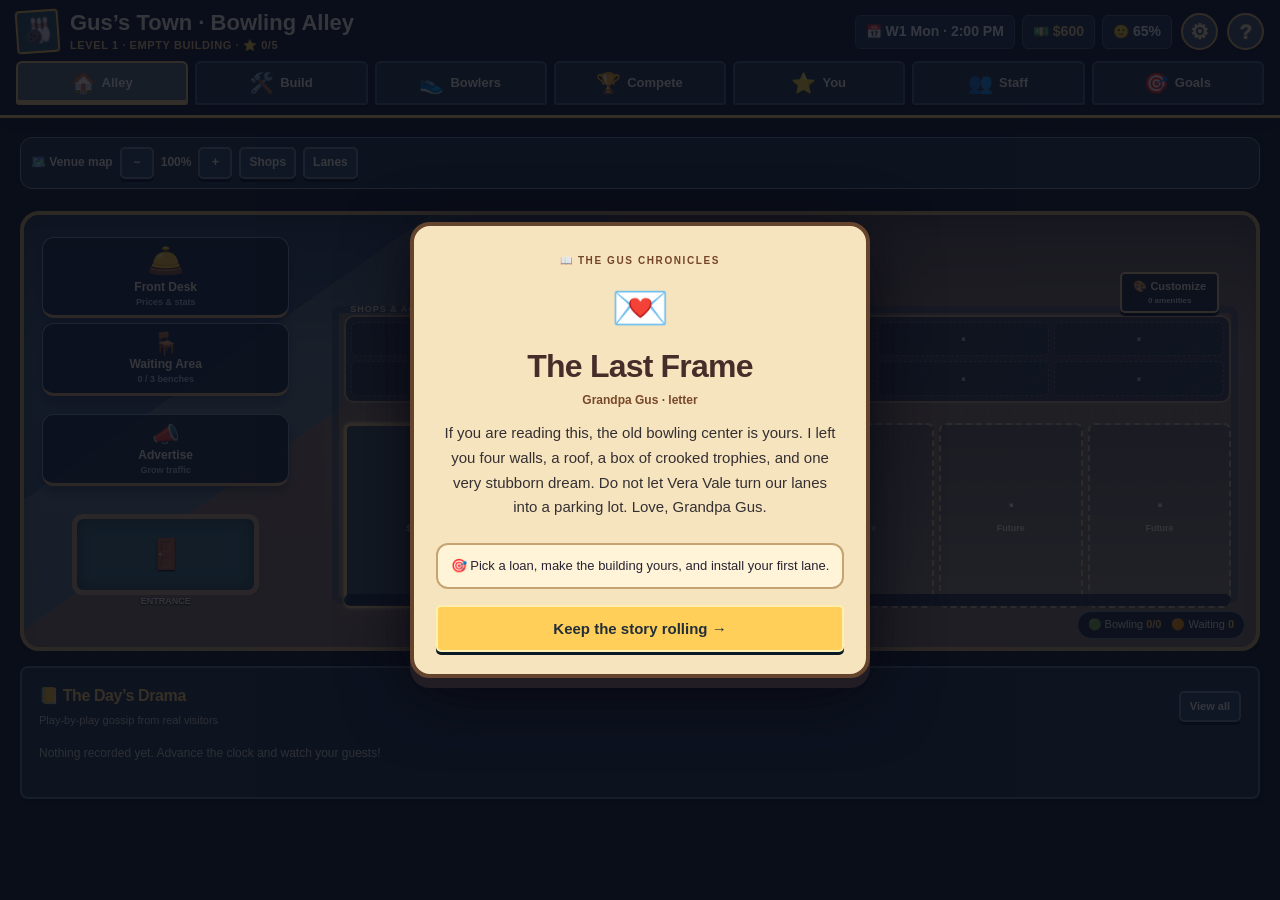
==== PLAYABLE_DEMO.html @ a9308a87 "Add files via upload" ====
<!DOCTYPE html>

<html lang="en">
<head>
<meta charset="utf-8"/><meta content="width=device-width,initial-scale=1" name="viewport"/>
<title>From Gutter to Glory — v1.05</title><style>:root{color-scheme:dark;--bg:#0b1524;--panel:#17283b;--card:#22374c;--edge:#39526d;--txt:#f6f4e9;--muted:#adc0cd;--gold:#f7c777;--green:#8cdec0;--red:#f0a7a1;--blue:#96d4f8}*{box-sizing:border-box}body{margin:0;font-family:ui-rounded,system-ui,-apple-system,'Segoe UI',sans-serif;color:var(--txt);background:radial-gradient(ellipse at 50% -25%,#344968,#0b1524 67%);font-size:15px;line-height:1.45;min-height:100vh}h1,h2,h3,p{margin:0}h1{font-size:clamp(23px,3vw,30px);line-height:1.1}h2{font-size:17px}h3{font-size:14px}p{margin-top:5px}small,.small{font-size:12px}.tiny{font-size:11px}.muted{color:var(--muted)}.eyebrow{display:inline-block;font-weight:900;font-size:11px;letter-spacing:1.6px;color:var(--gold)}strong,b{font-weight:850}button,input{font:inherit}button{border:1px solid #536d86;background:#2e4761;border-radius:11px;color:var(--txt);padding:10px 13px;cursor:pointer;font-weight:750;transition:background .15s,transform .15s}button:hover:not(:disabled){background:#426383;transform:translateY(-1px)}button:active:not(:disabled){transform:translateY(0)}button:disabled{opacity:.43;cursor:not-allowed}button.primary{background:var(--gold);border-color:#ffe6b0;color:#283448;font-weight:900}button.primary:hover:not(:disabled){background:#ffda98}.mini{padding:6px 9px;font-size:11px}.full{display:block;width:100%;margin-top:12px}.hidden{display:none!important}.badge{display:inline-flex;align-items:center;border:1px solid #46627a;color:#d7e7f2;background:#284158;border-radius:100px;padding:6px 11px;font-size:12px;font-weight:800;white-space:nowrap}.badge.warm{border-color:#c19650;background:#5b4736;color:#ffe1a5}.badge.good{border-color:#457d71;background:#214b49;color:#9aeed6}.badge.warn{border-color:#96695e;background:#57383d;color:#ffbcae}.meter{background:#0c1c2f;border:1px solid #38516a;border-radius:30px;height:11px;overflow:hidden}.meter>div{height:100%;background:linear-gradient(90deg,#8ee3c4,#f5c47b);transition:width .25s}.hud{z-index:12;position:sticky;top:0;display:flex;justify-content:space-between;align-items:center;gap:16px;flex-wrap:wrap;padding:10px max(16px,calc((100vw - 1360px)/2));background:#101d2ce9;backdrop-filter:blur(12px);border-bottom:1px solid #3c536c}.brand{display:flex;align-items:center;gap:11px}.brandmark{width:43px;height:43px;background:#2b4052;border:1px solid #6e7c7c;border-radius:12px;display:grid;place-items:center;font-size:24px}.brand small{display:block;color:var(--gold);letter-spacing:1.2px;font-weight:800;font-size:10px}.brand strong{display:block;font-size:18px}.hudstats{display:flex;gap:8px;align-items:center;flex-wrap:wrap}.hudstats span{background:#24384c;border:1px solid #405a72;border-radius:11px;padding:7px 11px;white-space:nowrap;font-size:12px}.hudstats b{font-size:15px;color:white}.shell{max-width:1400px;margin:auto;padding:15px 20px 45px}.nav{display:grid;grid-template-columns:repeat(5,1fr);gap:9px;margin-bottom:18px}.nav button{min-height:62px;display:flex;align-items:center;justify-content:center;gap:9px;background:#1c2c41;font-size:14px;border-radius:14px;border:1px solid #3e5470}.nav button.active{background:#405f70;outline:2px solid #dbaa65;outline-offset:-2px}.icon-art{position:relative;display:inline-flex;align-items:center;justify-content:center;font-size:23px;width:30px;height:30px;flex-shrink:0}.icon-art img{position:absolute;inset:0;width:100%;height:100%;object-fit:contain}.nav .icon-art{width:28px;height:28px}.tab{display:none}.tab.active{display:block}.headline{display:flex;justify-content:space-between;align-items:center;flex-wrap:wrap;gap:10px;margin:5px 0 17px}.headline p{max-width:800px}.alleyLayout{display:grid;grid-template-columns:minmax(0,1.75fr) minmax(275px,.72fr);gap:15px}.column{display:flex;flex-direction:column;gap:13px}.panel{background:linear-gradient(142deg,#1d3146,#17283b);border:1px solid var(--edge);border-radius:17px;padding:17px;box-shadow:0 8px 18px #020a1330}.sectionhead{display:flex;align-items:center;justify-content:space-between;gap:8px;margin-bottom:12px}.rightRail .panel{padding:14px}.eventsPanel{min-height:270px}.eventList{height:208px;overflow:auto;display:flex;flex-direction:column;gap:7px;padding-right:3px}.event{padding:8px 9px 8px 11px;border-left:3px solid #6f8faf;background:#122337;border-radius:3px 9px 9px 3px;display:flex;gap:8px;align-items:flex-start;font-size:12px}.event .eventTime{color:#edcb90;flex-shrink:0;font-size:10px;font-weight:850;margin-top:2px;min-width:43px}.event.bowling{border-color:#8ce0c3}.event.snack{border-color:#ffc87a}.event.feedback,.event.left{border-color:#e2a3a1}.event.waiting{border-color:#efc37a}.pulseCards{display:grid;grid-template-columns:1fr 1fr;gap:8px}.pulseCard{padding:11px;border:1px solid #3b5671;background:#10243a;border-radius:11px}.pulseCard span{display:block;color:#aec6d8;font-size:11px}.pulseCard b{display:block;font-size:17px;margin-top:2px}.goal{background:#162c40;border:1px dashed #748ca1;border-radius:12px;padding:12px;font-size:13px}.goal b{color:var(--gold)}
/* Interactive miniature alley */
.scene{height:465px;border-radius:19px;border:4px solid #4c6b83;overflow:hidden;position:relative;background:linear-gradient(160deg,#567d88 0 18%,#7b8465 18% 25%,#856c59 25% 100%);isolation:isolate;box-shadow:inset 0 12px 18px #0002,0 12px 30px #0004}.scene.neighborhood{background:linear-gradient(155deg,#4b7186 0 20%,#586c7c 20% 29%,#766455 29%)}.scene.league{background:linear-gradient(155deg,#4a5e82 0 22%,#475879 22% 31%,#6e5962 31%)}.scene.regional{background:linear-gradient(155deg,#413f76 0 22%,#576080 22% 31%,#705967 31%)}.sceneImage{position:absolute;inset:0;width:100%;height:100%;object-fit:cover;opacity:.53;z-index:0}.sceneCurtain{position:absolute;inset:0;background:linear-gradient(#050a1955 0%,transparent 32%,#100c170c 86%);z-index:0;pointer-events:none}.scene:after{content:'';position:absolute;inset:20% 2% 8% 8%;border:7px solid #34414c;background:repeating-linear-gradient(90deg,#655747 0 30px,#6e6252 31px 33px);border-radius:9px;z-index:0;pointer-events:none}.scene.backyard:after{border:7px dashed #b4a282;background:repeating-linear-gradient(90deg,#927852 0 30px,#9b7d56 31px 33px)}.sceneMarquee{position:absolute;top:11px;left:13px;z-index:4;background:#112235e8;border:2px solid #edd29a;border-radius:10px;padding:6px 11px;font-size:14px;font-weight:1000;text-shadow:0 2px 2px #000}.sceneMarquee small{display:block;font-size:9px;letter-spacing:1.7px;color:#bcdae9}.entrance{position:absolute;z-index:2;left:1%;bottom:11%;width:15%;height:39%;display:flex;flex-direction:column;justify-content:end;align-items:center;color:#faf7e4;font-size:9px;font-weight:900;text-shadow:0 1px 2px black}.entranceDoor{width:76%;height:80%;display:grid;place-items:center;background:#3b6e79;border:5px solid #c7a779;border-radius:11px;font-size:32px;box-shadow:inset 0 0 15px #0006}.hotspot{position:absolute;z-index:4;background:#10283bdb;border:1px solid #82a2b6;border-bottom:3px solid #d5ae6e;border-radius:12px;padding:7px;display:flex;flex-direction:column;align-items:center;justify-content:center;gap:0;min-width:80px;min-height:65px;box-shadow:0 6px 9px #09192955;font-size:12px}.hotspot:hover{background:#35536e}.hotspot .icon-art{font-size:30px;height:34px;width:38px}.hotspot small{font-size:9px;font-weight:600;color:#b6cbd6}.hotspot.desk{left:13%;top:31%}.hotspot.snack{left:13%;top:56%}.hotspot.arcade{right:2%;top:3%}.hotspot.shop{left:43%;top:3%}.sceneLaneBank{position:absolute;z-index:2;top:23%;left:32%;right:3%;bottom:9%;display:flex;gap:9px}.laneScene{border:4px solid #534b43;flex:1;border-radius:13px 13px 4px 4px;position:relative;background:repeating-linear-gradient(90deg,#d4b183 0 10px,#c9a577 10px 21px);box-shadow:inset 0 0 0 3px #e6ca9b,0 8px 3px #15223399;overflow:hidden;min-width:0;padding:0;transition:filter .2s}.laneScene:hover{filter:brightness(1.14)}.laneScene:before{content:'◆ ◆ ◆';position:absolute;top:8px;left:0;right:0;color:#faf1e3;text-shadow:0 1px 2px #111;font-size:17px}.laneScene .laneNumber{position:absolute;top:35px;left:50%;transform:translateX(-50%);background:#203849dd;border:1px solid #cdb387;padding:3px 10px;border-radius:30px;font-size:11px;white-space:nowrap}.laneScene .laneAvatar{position:absolute;bottom:30%;left:50%;transform:translateX(-50%);font-size:30px;animation:bobbing 1.6s ease-in-out infinite}.laneScene .laneStatus{position:absolute;bottom:6px;left:4px;right:4px;background:#142b3dd9;color:#c9dfeb;padding:5px 2px;border-radius:8px;font-size:10px;overflow:hidden;text-overflow:ellipsis;white-space:nowrap}.laneScene .laneDamage{position:absolute;top:0;left:0;right:0;height:4px;background:#dd936a}.laneScene .laneDamage>div{background:#81d5b6;height:100%}.laneScene .lane-image{position:absolute;width:100%;height:100%;inset:0;object-fit:cover;opacity:.55;pointer-events:none}.sceneLegend{z-index:6;position:absolute;bottom:8px;right:11px;background:#142839e9;border:1px solid #6f8393;border-radius:30px;padding:5px 10px;display:flex;gap:10px;font-size:11px}.sceneLegend b{color:var(--gold)}.visitorLayer{pointer-events:none;position:absolute;z-index:5;inset:0}.visitor{--shirt:#e49a78;position:absolute;left:2%;top:83%;width:19px;height:29px;border:0;transition:left 2.1s ease,top 2.1s ease;filter:drop-shadow(1px 2px 2px #091523);display:block}.visitor:before{content:'';position:absolute;left:3px;top:0;border-radius:50%;width:14px;height:13px;background:#e9bc92;border:1px solid #0006}.visitor:after{content:'';position:absolute;top:12px;left:0;width:19px;height:16px;border-radius:6px 6px 2px 2px;background:var(--shirt);border:1px solid #0005}.visitor.hasImage::before,.visitor.hasImage::after{display:none}.visitor img{width:100%;height:100%;object-fit:contain}.visitor span{position:absolute;top:-13px;left:-3px;font-size:10px;color:#fff;white-space:nowrap;background:#183143ab;border-radius:4px;padding:0 3px}.timeControls{display:flex;justify-content:space-between;align-items:center;gap:10px;flex-wrap:wrap;background:#1b2d40;border-radius:14px;border:1px solid #344e66;padding:12px}.clockText strong{display:block;font-size:13px}.clockText span{display:block;font-size:11px;color:#aec5d1}.timeButtons{display:flex;gap:6px;flex-wrap:wrap}.timeButtons button{font-size:12px}.hourTrack{height:6px;background:#163046;border-radius:20px;overflow:hidden;margin-top:-12px}.hourTrack>div{height:100%;background:var(--gold);transition:width .2s}.kpiTiles{display:grid;grid-template-columns:repeat(4,minmax(0,1fr));gap:8px}.kpiTiles button{background:#203349;border:1px solid #435e75;text-align:left;padding:12px;min-width:0}.kpiTiles span{display:block;font-size:11px;color:#b4c4d4}.kpiTiles strong{display:block;font-size:23px;margin-top:1px}.manageSummary{display:grid;grid-template-columns:repeat(3,1fr);gap:12px;margin:0 0 15px}.feature{display:flex;align-items:center;flex-direction:column;background:#1c354b;min-height:120px}.featIcon{font-size:31px}.feature small{color:var(--muted);font-size:11px}.laneTiles{display:grid;grid-template-columns:repeat(3,minmax(0,1fr));gap:10px}.laneTile{border:1px solid #4a6480;background:#1b344b;border-radius:13px;padding:15px;text-align:left;cursor:pointer}.laneTile .meter{margin:9px 0}.laneTile b{font-size:17px}.upgradeTiles{display:grid;grid-template-columns:repeat(4,minmax(0,1fr));gap:12px}.upgrade{display:flex;flex-direction:column;align-items:center;text-align:center;gap:5px;background:#1d3449;border:1px solid #3c5871;border-radius:14px;padding:14px;min-height:186px}.upgrade .icon-art{width:45px;height:45px;font-size:38px}.upgrade h3{font-size:13px}.upgrade p{font-size:11px;color:#bacbd6;flex:1}.upgrade button{width:100%;font-size:12px}.upgrade.done{background:#21463f;border-color:#4c8c78}.roster{display:flex;gap:10px;flex-wrap:wrap;margin-bottom:15px}.rosterChoice{flex:1;min-width:150px;display:flex;gap:9px;align-items:center;text-align:left}.rosterChoice.active{background:#486575;border-color:var(--gold)}.rosterChoice small{display:block;color:#c1d3dd}.portrait{width:60px;height:60px;font-size:37px;border:2px solid #6a889b;background:#355067;border-radius:50%;overflow:hidden}.portrait img{object-fit:cover}.athleteBanner{display:flex;gap:15px;align-items:center;margin-bottom:15px}.athleteBanner .portrait{height:80px;width:80px;font-size:50px}.athleteBanner h2{font-size:23px}.skillGrid{display:grid;grid-template-columns:repeat(4,minmax(0,1fr));gap:12px}.skillBox{border-radius:12px;background:#152c41;border:1px solid #344e68;padding:12px}.skillBox .meter{margin:8px 0 12px}.skillBox button{font-size:11px;width:100%}.skillTop{display:flex;justify-content:space-between;gap:5px;font-size:12px}.tournaments{display:grid;grid-template-columns:repeat(2,minmax(0,1fr));gap:12px}.tournament{border:1px solid #46627c;background:#1d3349;border-radius:15px;padding:17px;display:flex;align-items:center;gap:13px}.tournament .icon-art{font-size:33px;width:52px;height:52px}.tournament h3{font-size:17px}.tournament p{font-size:12px;color:#b7c8d9;margin-bottom:5px}.tournament button{margin-left:auto;white-space:nowrap}.practice{margin-top:17px}.practice summary{cursor:pointer;font-weight:900}.practiceSliders{display:grid;grid-template-columns:repeat(3,minmax(0,1fr));gap:15px;margin:13px 0}.practiceSliders label{display:flex;flex-direction:column;font-size:12px}.practiceSliders input{width:100%;accent-color:var(--gold)}.youGrid{display:grid;grid-template-columns:minmax(280px,.8fr) 1.2fr;gap:15px}.ownerStage{text-align:center}.ownerAvatar{height:280px;border-radius:15px;background:radial-gradient(ellipse at bottom,#536a91,#213c58 75%);border:1px solid #5a7692;position:relative;overflow:hidden;margin-bottom:14px}.avatarGlow{position:absolute;width:210px;height:210px;border-radius:50%;left:50%;top:15%;transform:translateX(-50%);background:#f3b87030;filter:blur(18px)}.avatarShape{position:absolute;bottom:0;left:50%;transform:translateX(-50%);width:160px;height:245px}.avatarHead{position:absolute;background:#e9bd91;width:90px;height:100px;border-radius:47% 47% 44% 44%;top:18px;left:35px;border:3px solid #986e61;display:grid;place-items:center;color:#573c42;font-size:27px;z-index:2}.avatarHair{position:absolute;width:101px;height:113px;border-radius:53px 53px 40px 40px;background:#39334b;top:6px;left:28px;z-index:1}.avatarNeck{position:absolute;width:30px;height:27px;background:#dca87d;left:65px;top:100px}.avatarBody{position:absolute;left:10px;top:114px;width:140px;height:122px;border-radius:50px 50px 0 0;background:linear-gradient(90deg,#d58a6c,#eea38a);border:3px solid #82576b;font-size:50px;display:grid;place-items:center;z-index:3}.avatarLeg{position:absolute;top:226px;width:45px;height:65px;background:#3a4666;border-radius:8px}.avatarLeg.left{left:30px}.avatarLeg.right{right:30px}.ownerArt{position:absolute;inset:0;z-index:5;pointer-events:none}.ownerArt img{height:100%;width:100%;object-fit:contain}.ownerStage .badge{margin:6px}.ownerStage p{margin:12px 0}.ownerStage .meter{margin:12px auto;width:85%}.ownerSkill{display:flex;gap:12px;align-items:center;justify-content:space-between;padding:13px 0;border-bottom:1px solid #3d536e}.ownerSkill:last-child{border-bottom:0}.ownerSkill p{font-size:12px;color:var(--muted)}.ownerSkill button{white-space:nowrap}.settings{margin-top:15px}.settings summary{cursor:pointer;font-weight:850}.settings .buttons{display:flex;gap:8px;margin-top:14px}
/* Facility drawer */
.drawerBackdrop{position:fixed;inset:0;background:#06101cc9;z-index:30}.drawer{position:fixed;right:0;top:0;bottom:0;width:min(525px,100%);z-index:31;background:#16293d;border-left:1px solid #55728c;box-shadow:-20px 0 60px #0009;display:flex;flex-direction:column}.drawerHead{padding:18px 20px;border-bottom:1px solid #3b546c;display:flex;justify-content:space-between;align-items:center;background:#1e3348}.drawerHead h2{font-size:24px}.closeBtn{font-size:19px}.drawerBody{padding:18px;overflow:auto;display:flex;flex-direction:column;gap:16px}.drawerIntro{font-size:13px;color:#c3d5df}.drawerCard{border:1px solid #3e5a74;background:#20364b;border-radius:13px;padding:14px}.drawerCard h3{font-size:15px;margin-bottom:9px}.drawerRow{display:flex;justify-content:space-between;align-items:center;gap:9px;margin:9px 0}.drawerRow small{display:block;color:#b8c7d5}.drawerRow select,.drawerRow input{color:white;border:1px solid #66819a;background:#172b3d;border-radius:9px;padding:7px;max-width:100px}.priceControl{display:flex;align-items:center;gap:7px}.priceControl button{padding:6px 11px}.priceControl strong{min-width:48px;text-align:center}.statGrid{display:grid;grid-template-columns:repeat(2,minmax(0,1fr));gap:8px}.statGrid div{background:#12273b;border:1px solid #34516b;border-radius:11px;padding:13px}.statGrid strong{font-size:22px;display:block}.statGrid small{font-size:11px;color:#b5c9d7}.menuRow{display:flex;align-items:center;gap:10px;border-bottom:1px solid #3a5269;padding:11px 0}.menuRow:last-child{border:0}.menuEmoji{width:45px;font-size:33px;text-align:center}.menuRow .menuInfo{flex:1}.menuRow .menuInfo small{display:block;color:#aec2d1}.menuActions{display:flex;flex-direction:column;gap:6px;align-items:end}.menuActions button{font-size:11px;padding:6px 9px}.lockedMenu{opacity:.55}.diaryDay{border:1px solid #3d5871;border-radius:11px;overflow:hidden;margin-bottom:10px}.diaryDay>summary{background:#264055;padding:12px;cursor:pointer;font-weight:900}.diaryEvents{padding:9px;max-height:400px;overflow:auto}.review{display:flex;gap:9px;align-items:flex-start;background:#263749;border-left:4px solid #e0b07a;padding:8px 11px;border-radius:8px;margin:7px 0;font-size:12px}.drawerCallout{background:#293c46;border:1px dashed #8d9c7a;padding:11px;border-radius:11px;color:#dde6d1;font-size:12px}.toast{position:fixed;bottom:20px;left:50%;transform:translate(-50%,30px);opacity:0;pointer-events:none;border-radius:13px;background:#385975;border:1px solid #87afc8;padding:13px 19px;z-index:40;transition:.2s;box-shadow:0 6px 30px #0008;max-width:min(480px,90vw);text-align:center}.toast.show{opacity:1;transform:translate(-50%,0)}.toast.error{background:#694143;border-color:#f1aba8}@keyframes bobbing{50%{transform:translate(-50%,-5px)}}
@media(max-width:1050px){.alleyLayout{grid-template-columns:1fr}.rightRail{display:grid;grid-template-columns:1fr 1fr}.eventsPanel{grid-row:span 2}.upgradeTiles{grid-template-columns:repeat(3,minmax(0,1fr))}.tournaments{grid-template-columns:1fr}}
@media(max-width:690px){.shell{padding:10px 9px 25px}.hud{padding:9px}.brand strong{font-size:14px}.brand small{font-size:9px}.hudstats{gap:4px}.hudstats span{font-size:10px;padding:6px}.hudstats b{font-size:12px}.nav{gap:4px}.nav button{font-size:10px;min-height:58px;padding:4px 2px;flex-direction:column;gap:0}.nav .icon-art{font-size:23px;width:27px;height:27px}.scene{height:375px}.sceneMarquee{font-size:10px;padding:5px}.hotspot{font-size:9px;min-width:56px;min-height:50px;padding:4px}.hotspot .icon-art{height:24px;width:29px;font-size:23px}.hotspot small{font-size:8px}.sceneLaneBank{left:34%;gap:3px}.laneScene{border-width:2px}.laneScene:before{font-size:10px}.laneScene .laneNumber{font-size:8px;top:28px}.laneScene .laneAvatar{font-size:23px}.laneScene .laneStatus{font-size:8px}.sceneLegend{gap:5px;font-size:9px}.timeButtons button{font-size:10px;padding:8px}.kpiTiles{grid-template-columns:repeat(2,1fr)}.rightRail{display:flex}.upgradeTiles{grid-template-columns:repeat(2,minmax(0,1fr))}.manageSummary{gap:6px}.feature{min-height:92px;padding:7px;font-size:11px}.featIcon{font-size:24px}.feature small{font-size:9px}.skillGrid{grid-template-columns:repeat(2,minmax(0,1fr))}.laneTiles{grid-template-columns:1fr 1fr}.youGrid{grid-template-columns:1fr}.practiceSliders{grid-template-columns:1fr}.tournament{flex-wrap:wrap}.tournament button{width:100%}}
@media(prefers-reduced-motion:reduce){*,*:before,*:after{animation-duration:.01ms!important;transition:none!important}}
@media(max-width:690px){.eventsPanel{min-height:0}.eventList{height:auto;min-height:90px;max-height:194px}}

/* v0.4: compact real-scale lane slots; customers see capacity still to build */
.scene:after{inset:30% 3% 10% 32%;border-width:5px;background:linear-gradient(180deg,#826c59,#655545);opacity:.65}
.sceneLaneBank{top:34%;left:35%;right:4%;bottom:13%;display:grid;grid-template-columns:repeat(6,minmax(0,1fr));align-items:stretch;gap:5px}
.laneScene{width:100%;min-width:0;border-width:2px;border-radius:7px 7px 3px 3px;box-shadow:inset 0 0 0 2px #e6ca9b,0 5px 3px #15223366}
.laneScene:before{content:'● ● ●';top:5px;font-size:8px;letter-spacing:-2px}
.laneScene .laneNumber{top:25px;font-size:10px;padding:2px 5px}
.laneScene .laneAvatar{font-size:17px;bottom:31%}
.laneScene .laneStatus{font-size:9px;left:2px;right:2px;padding:4px 1px}
.laneGhost{border:2px dashed #e8d8b78a;background:linear-gradient(180deg,#504a4860,#3f424864);border-radius:7px;display:flex;align-items:center;justify-content:center;flex-direction:column;gap:7px;min-width:0;padding:3px;color:#dedbd1;overflow:hidden;opacity:.66;box-shadow:none}
.laneGhost.nextLane{border-color:#ffdc89;background:#605647bf;color:#fff5cf;opacity:1}
.laneGhost.building{border-color:#9dd5d3;background:#436069a8;opacity:1}
.laneGhost .ghostPlus{font-size:19px;line-height:1;font-weight:950}
.laneGhost small{font-size:9px;font-weight:900;text-align:center;overflow-wrap:anywhere}
.hotspot.bar{right:2%;top:21%;min-height:56px}
.hotspot.benches{left:16%;bottom:5%;top:auto;min-height:58px}
.hotspot.ads{left:24%;top:18%;min-height:52px}
.hotspot.benches .icon-art,.hotspot.ads .icon-art,.hotspot.bar .icon-art{height:25px;font-size:22px}
.constructionRibbon{position:absolute;top:calc(100% - 53px);left:34%;right:2%;color:#fff1be;font-size:10px;font-weight:850;padding:6px 8px;border-radius:8px;background:#192b42d9;z-index:6;pointer-events:none;text-align:center;white-space:nowrap;text-overflow:ellipsis;overflow:hidden}
.secondaryFeatures{margin-top:0}
.constructionList{display:grid;grid-template-columns:repeat(auto-fit,minmax(210px,1fr));gap:10px}
.constructionItem{background:#10263a;border:1px solid #64809a;border-radius:12px;padding:12px;display:flex;gap:9px;flex-direction:column}
.constructionItem small{font-size:11px}
.advertRow{padding:10px 0;border-bottom:1px solid #486179}
.advertRow:last-child{border-bottom:0}
.advertRow>div{flex:1}
.summaryBackdrop{position:fixed;inset:0;background:#040d19c9;backdrop-filter:blur(4px);z-index:70;display:flex;justify-content:center;align-items:center;padding:14px}
.daySummary{width:min(560px,100%);max-height:calc(100vh - 28px);overflow:auto;color:var(--txt);background:linear-gradient(140deg,#233b54,#111f33);border:2px solid #d1b67f;box-shadow:0 18px 80px #000a;border-radius:22px;padding:20px}
.summaryHeader{display:flex;align-items:center;justify-content:space-between;gap:12px;padding-bottom:13px;border-bottom:1px solid #4e6680}
.summaryHeader h2{font-size:23px;margin-top:4px}
.summaryHeadline{display:flex;align-items:center;justify-content:space-between;flex-wrap:wrap;gap:10px;padding:16px 0;font-size:16px;font-weight:800}
.summaryHeadline strong{font-size:19px}
.summaryHeadline .positive{color:#91ead1}.summaryHeadline .negative{color:#ffb5b1}
.summaryGrid{display:grid;grid-template-columns:repeat(3,minmax(0,1fr));gap:8px}
.summaryGrid>div{background:#142b40;border:1px solid #455c73;border-radius:11px;padding:11px}
.summaryGrid small{display:block;color:#c1d3df;font-size:11px}
.summaryGrid b{font-size:19px}
.summarySubtitle{margin:17px 0 9px;font-size:15px}
.summaryActions{display:flex;justify-content:space-between;gap:10px;flex-wrap:wrap;margin-top:19px}
.summaryActions button{flex:1}
@media(max-width:690px){.sceneLaneBank{left:35%;right:3%;gap:3px}.laneScene .laneStatus{font-size:7px}.laneGhost small{font-size:7px}.laneGhost .ghostPlus{font-size:14px}.hotspot.bar{right:1%;top:20%}.hotspot.benches{left:17%;bottom:4%}.hotspot.ads{left:23%;top:19%}.hotspot.bar,.hotspot.benches,.hotspot.ads{min-width:52px;min-height:46px;padding:3px;font-size:9px}.hotspot.bar small,.hotspot.benches small,.hotspot.ads small{font-size:7px}.hotspot.benches .icon-art,.hotspot.bar .icon-art,.hotspot.ads .icon-art{width:21px;height:21px;font-size:19px}.constructionRibbon{left:34%;font-size:8px}.summaryGrid{grid-template-columns:repeat(2,minmax(0,1fr))}.summaryActions{flex-direction:column}}

/* v0.5 — placeable facility grid and pathfinding to the real lane DOM rectangles */
.scene{height:515px}
.scene:after{inset:48% 3% 9% 32%;background:linear-gradient(180deg,#856c55,#715c46);border-radius:9px}
.sceneRoomGrid{position:absolute;z-index:3;top:17%;left:34%;width:63%;height:27%;display:grid;grid-template-columns:repeat(5,minmax(0,1fr));grid-template-rows:repeat(2,minmax(0,1fr));gap:5px;padding:5px;border:2px solid #baa27a;background:#1c3045aa;border-radius:10px}
.roomTile{min-width:0;min-height:0;border:2px solid #7cabb3;border-bottom:4px solid #edc47c;border-radius:8px;background:linear-gradient(150deg,#305369,#1b3b53);display:flex;align-items:center;justify-content:center;flex-direction:column;gap:1px;text-align:center;padding:2px;box-shadow:inset 0 0 8px #b1ccce16;position:relative;overflow:hidden}
.roomTile strong{font-size:10px;line-height:1.1;white-space:nowrap;max-width:100%;text-overflow:ellipsis;overflow:hidden}
.roomTile small{font-size:8px;color:#d2ecff;font-weight:900;white-space:nowrap}
.roomTile .icon-art{font-size:23px;line-height:1.05;width:27px;height:27px;flex-shrink:0}
.roomTile .icon-art img{object-fit:contain}
.roomTile:hover{filter:brightness(1.15)}
.roomTile.expanded{background:linear-gradient(135deg,#526e69,#26667d);border-color:#f9d88f}
.roomTile.roomEmpty{background:linear-gradient(145deg,#2334479c,#203a4b85);border:1px dashed #8f9b9b80;border-radius:6px;font-size:18px;color:#a4b8c4}
.roomTile.roomEmpty.editing{background:#204d51;border-color:#9fd4ac;color:#f1e1a6}
.roomTile.moving{border:3px solid #fbeb91;box-shadow:0 0 14px #f4e19a99}
.roomTile.building{border-style:dashed;opacity:.8}
.sceneLaneBank{top:50%;left:35%;right:4%;bottom:12%;gap:5px}
.sceneMarquee{top:8px}
.sceneRoomGrid:before{content:'SHOPS & ACTIVITIES';position:absolute;left:5px;top:-15px;font-size:9px;letter-spacing:1px;color:#f5e3bb;font-weight:900}
.hotspot.desk{left:12%;top:28%}
.hotspot.ads{left:1%;top:7%}
.hotspot.benches{left:15%;bottom:12%}
.sceneLegend{z-index:8}
.visitor{z-index:8;transform:translate(-50%,-50%);transition:left 1s ease-in-out,top 1s ease-in-out,opacity .85s ease-in-out}
.visitor .groupMarker{font-size:9px;left:9px;top:-17px;font-weight:900}
.layoutToolbar{display:flex;align-items:center;justify-content:space-between;gap:12px;background:#1d3a47;border:1px solid #506a74;border-radius:12px;padding:11px 14px}
.layoutToolbar strong,.layoutToolbar small{display:block}
.layoutToolbar strong{font-size:12px}.layoutToolbar small{font-size:11px;color:#b6cbd0;margin-top:3px}
.layoutToolbar button{white-space:nowrap;font-size:12px}
.roomUpgradeList{display:grid;grid-template-columns:repeat(2,minmax(0,1fr));gap:9px;margin-top:12px}
.roomUpgradeRow{background:#1c364b;border:1px solid #425e72;border-radius:10px;padding:10px;display:grid;grid-template-columns:1fr auto;align-items:center;column-gap:9px;row-gap:4px}
.roomUpgradeRow strong{font-size:13px}.roomUpgradeRow small{font-size:11px;color:#b6c8d6}.roomUpgradeRow button{grid-column:2;grid-row:1 / span 2;font-size:11px}
.summarySkip,.settingRow{display:flex;align-items:flex-start;gap:10px;font-size:12px;color:#e0dfd0;margin-top:17px;line-height:1.5}
.summarySkip input,.settingRow input{height:18px;width:18px;margin:0;accent-color:#d5b16b;flex-shrink:0}
.settingRow{padding:12px;background:#20374a;border-radius:10px;margin-bottom:9px}
.cutsceneBackdrop{position:fixed;inset:0;background:#050b17e6;z-index:95;display:flex;align-items:center;justify-content:center;padding:12px;backdrop-filter:blur(6px)}
.cutscene{border:3px solid #edc178;border-radius:22px;padding:20px;text-align:center;width:min(570px,100%);background:linear-gradient(#2c4058,#122c43);box-shadow:0 0 60px #000e;max-height:96vh;overflow:auto}
.cutscene .eyebrow{color:#f5d69c}.cutscene h2{font-size:clamp(20px,4vw,31px);margin:9px 0 14px}
.cutsceneArt{position:relative;height:245px;border:3px solid #d3b27a;border-radius:16px;overflow:hidden;background:linear-gradient(#80b6d3 0 45%,#8fa56c 45% 55%,#7d6546 55%);margin:0 auto 17px;background-image:var(--cutscene-image,none),linear-gradient(#80b6d3 0 45%,#8fa56c 45% 55%,#7d6546 55%);background-position:center;background-size:cover}
.cutsceneArt.level-2{background-image:var(--cutscene-image,none),linear-gradient(#86b9c9 0 47%,#6b8769 47% 55%,#9a805d 55%)}
.cutsceneArt.level-3,.cutsceneArt.level-4{background-image:var(--cutscene-image,none),linear-gradient(#538ba8 0 47%,#6a6d7e 47% 55%,#7d6e64 55%)}
.cutsceneArt.level-5{background-image:var(--cutscene-image,none),linear-gradient(#293b72 0 47%,#584982 47% 55%,#6c6288 55%)}
.cutsceneBuilding{position:absolute;left:50%;top:35%;transform:translateX(-50%);width:67%;height:130px;background:#9f8263;border:8px solid #745c43;box-shadow:0 12px 0 #51442c;border-radius:12px 12px 5px 5px;font-size:60px;display:flex;align-items:center;justify-content:center;flex-direction:column;animation:build-rise 1.1s ease-out both}
.cutsceneBuilding span{font-size:13px;font-weight:1000;letter-spacing:1px;color:#fff4ce;text-shadow:0 2px 2px #000;background:#344252cc;padding:3px 6px;border-radius:4px}
.level-1 .cutsceneBuilding{width:68%;height:28px;background:#9e7952;border:3px dashed #eee0ae;top:64%;font-size:20px;box-shadow:0 6px 0 #53402a;animation:dirt-rise .9s both}
.level-1 .cutsceneBuilding span{font-size:9px;position:absolute;top:-32px}
.level-3 .cutsceneBuilding{background:#528990;border-color:#31566c}.level-4 .cutsceneBuilding{background:#625e94;border-color:#383f73}.level-5 .cutsceneBuilding{background:#645195;border-color:#d2b86f;box-shadow:0 0 30px #f2e5be}
.cutsceneSky{position:absolute;left:6%;top:15px;font-size:25px;animation:cut-float 3s infinite alternate}
.cutsceneGround{position:absolute;bottom:3%;width:100%;font-size:21px;letter-spacing:20px}
.cutsceneSpark{position:absolute;top:21%;right:10%;font-size:18px;animation:cut-float 1.5s infinite alternate}
.cutscene p{color:#d2dfeb;font-size:14px;margin:14px 0}.cutscene button{margin:5px}
@keyframes build-rise{from{opacity:.1;transform:translate(-50%,110px) scale(.7)}to{opacity:1;transform:translate(-50%,0) scale(1)}}
@keyframes dirt-rise{from{opacity:0;transform:translate(-50%,40px)}to{opacity:1;transform:translate(-50%,0)}}
@keyframes cut-float{from{transform:translateY(1px)}to{transform:translateY(-10px)}}
@media(max-width:690px){.scene{height:430px}.sceneRoomGrid{top:20%;left:34%;width:63%;height:24%;gap:2px;padding:2px}.sceneRoomGrid:before{font-size:7px;top:-12px}.sceneLaneBank{top:51%;left:35%;right:3%;bottom:13%;gap:2px}.roomTile{border-width:1px;border-bottom-width:2px;padding:0}.roomTile strong{font-size:7px}.roomTile .icon-art{font-size:16px;width:19px;height:19px}.roomTile small{font-size:6px}.hotspot.desk{left:14%;top:34%}.hotspot.ads{left:1%;top:12%}.hotspot.benches{left:16%;bottom:14%}.roomUpgradeList{grid-template-columns:1fr}.layoutToolbar{padding:9px;gap:6px}.layoutToolbar strong{font-size:11px}.layoutToolbar small{font-size:9px}.layoutToolbar button{font-size:10px;padding:8px 6px}.cutsceneArt{height:200px}.cutsceneBuilding{font-size:46px;height:110px}.cutsceneBuilding span{font-size:10px}}
/* The first lane is really a dirt road, becoming finished wood when covered. */
.scene.backyard .laneScene{background:repeating-linear-gradient(96deg,#917651 0 12px,#a88956 12px 18px,#9c7749 18px 30px);border:2px dashed #eee0b5;box-shadow:inset 0 0 12px #36291c77,0 5px 3px #15223366}
.scene.backyard .laneScene:before{content:'● ● ●';color:#f9f0d7}
.scene.backyard .sceneRoomGrid{background:#58493380;border-color:#b4a17c}

/* v0.6 — visual customizations, management details and weekly leagues */
.scene.wall-ocean{background:linear-gradient(153deg,#2a8e91 0 25%,#427e8a 25% 35%,#596a69 35%)}
.scene.wall-berry{background:linear-gradient(153deg,#9b557d 0 25%,#635270 25% 35%,#685b65 35%)}
.scene.wall-sunset{background:linear-gradient(153deg,#c39445 0 25%,#97774b 25% 35%,#6f6053 35%)}
.scene.wall-midnight{background:linear-gradient(153deg,#323562 0 25%,#424d6d 25% 35%,#465167 35%)}
.sceneStyle{position:absolute;z-index:7;right:3%;top:2%;padding:5px 9px;min-height:0;font-size:11px;background:#182838e8;border-color:#e8c78d}
.sceneStyle span{display:block;font-size:8px;color:#dce5ec}
.goalChecklist{display:grid;gap:7px;margin:10px 0 2px;font-size:12px;color:#d6e6ef}
.goalChecklist>div{background:#10273c;border-radius:7px;padding:6px 8px;border:1px solid #3d5263}
.amenityBadges{display:flex;flex-wrap:wrap;gap:6px;margin-top:10px}
.amenityBadges span{background:#203e4d;border:1px solid #658095;border-radius:30px;padding:6px 10px;font-size:11px}
.menuRow{min-width:0;gap:8px}.menuActions{min-width:110px}
.paintChoices{display:grid;grid-template-columns:repeat(auto-fit,minmax(102px,1fr));gap:8px;margin:12px 0}
.paintChoice{display:flex;flex-direction:column;align-items:center;gap:6px;font-size:11px;padding:9px 4px}
.paintChoice.selected{outline:2px solid #b9e5a9}.paintChoice small{color:#b4d5e3}
.paintSwatch{display:block;width:55px;height:32px;border-radius:6px;border:2px solid #e9d6b8;background:#667987}
.paint-ocean{background:#268f92}.paint-berry{background:#96557a}.paint-sunset{background:#d4a14d}.paint-midnight{background:#292e59}
.leaguePanel{margin-bottom:15px;border-color:#c6a579}
.leagueOverview{display:grid;grid-template-columns:repeat(3,minmax(0,1fr));gap:9px;margin:13px 0}
.leagueOverview>div{background:#10283b;border:1px solid #516b83;padding:11px;border-radius:10px}
.leagueOverview small{display:block;color:#b7c8d9}.leagueOverview b{font-size:19px;display:block;margin-top:4px}
.passingVisitor{opacity:.95;pointer-events:none}
@media(max-width:690px){.sceneStyle{right:2%;top:1%;font-size:8px;padding:4px 6px}.sceneStyle span{font-size:6px}.leagueOverview b{font-size:14px}.menuRow{flex-wrap:wrap}.menuActions{margin-left:auto}.paintChoices{grid-template-columns:repeat(3,minmax(0,1fr))}}

.sceneWallDecor{position:absolute;z-index:5;top:8%;left:39%;display:flex;gap:7px;max-width:43%;pointer-events:auto}
.sceneFloorAmenities{position:absolute;z-index:6;left:26%;top:55%;display:flex;flex-direction:column;gap:5px}
.worldAmenity{min-width:30px;min-height:30px;padding:3px;border:1px solid #edc890;background:#17334ddc;border-radius:7px;font-size:22px;box-shadow:0 3px 5px #04132488}
.worldAmenity .icon-art{width:25px;height:25px;font-size:20px}
@media(max-width:690px){.sceneWallDecor{left:39%;top:9%;gap:3px}.sceneFloorAmenities{left:27%;top:55%;gap:3px}.worldAmenity{min-width:23px;min-height:23px;padding:2px;font-size:15px}.worldAmenity .icon-art{width:17px;height:17px;font-size:16px}}

/* v0.7: A playful, hand-labeled arcade-scorecard UI. The miniature bowling scene
   deliberately keeps its familiar artwork and colors. */
:root{--bg:#101c29;--panel:#20384a;--card:#2a4251;--edge:#83969a;--txt:#fff6e2;--muted:#d2cfbd;--gold:#ffc64f;--green:#9bdba7;--red:#ff9389}
body{font-family:'Trebuchet MS',Verdana,sans-serif;background:#101c29;background-image:repeating-linear-gradient(90deg,#20364930 0px,#20364930 1px,transparent 1px,transparent 23px);line-height:1.42}
h1,h2,h3{font-family:Verdana,'Trebuchet MS',sans-serif;letter-spacing:-.025em}
.hud{background:#10202b;border-bottom:4px solid #ffc84b;backdrop-filter:none;box-shadow:0 3px 0 #10171a}
.brandmark{border:2px solid #ffcb53;background:#2d5866;border-radius:4px;transform:rotate(-4deg)}
.brand small{color:#ffc958}.hudstats span{border:2px solid #4b707b;background:#1a3446;border-radius:5px}
button{background:#305066;border:2px solid #718c94;border-radius:5px;box-shadow:0 3px 0 #0b1925;transition:background .15s}
button:hover:not(:disabled){background:#3c6578;transform:translateY(-1px)}
button:active:not(:disabled){box-shadow:0 1px 0 #0b1925;transform:translateY(2px)}
button.primary{background:#ffcf59;color:#222f39;border:2px solid #fff0b2}
button.primary:hover:not(:disabled){background:#fce090}
.badge{border-radius:5px;border-width:2px;background:#26475a}
.nav{grid-template-columns:repeat(7,minmax(0,1fr));gap:7px}
.nav button{min-height:56px;border:2px solid #557480;background:#1b3240;font-size:13px;font-weight:900;border-radius:5px}
.nav button.active{background:#e5a848;color:#1c2935;outline:0;border-color:#ffe3a0;box-shadow:0 4px 0 #855825}
.eyebrow{color:#ffd36d;font-family:Verdana,sans-serif;font-size:10px}
.headline{gap:12px;border-bottom:2px dashed #436a78;padding-bottom:13px}
.headline h1{font-size:clamp(22px,3vw,31px)}
.headline p{font-size:13px;max-width:540px}
.panel{background:#20384a;border:2px solid #537482;border-radius:8px;box-shadow:4px 5px 0 #0a1722;padding:17px}
.panel h2{font-size:16px;color:#ffd26d}
.alleyLayout{display:block}
.alleyLayout>.column{width:100%;gap:13px}
#alley>.eventsPanel{margin-top:17px}
#alley>.eventsPanel .eventList{height:auto;max-height:230px;min-height:95px;display:grid;grid-template-columns:repeat(2,minmax(0,1fr));gap:7px}
.event{background:#152b39;border:1px solid #56798d;border-left:5px solid #ffc45a;border-radius:3px;font-size:12px}
.event.left,.event.feedback{border-left-color:#ff9788}
.scene{border-color:#cfab66}
#alley .headline{display:grid;grid-template-columns:minmax(190px,1.15fr) minmax(450px,2fr) auto;align-items:center}
#alley .kpiTiles{grid-template-columns:repeat(4,minmax(0,1fr));margin:0;gap:6px;align-self:stretch}
#alley .kpiTiles button{padding:6px 9px;text-align:center;background:#24465a;min-height:57px;border:2px solid #627e84;border-radius:5px;box-shadow:none}
#alley .kpiTiles button span{font-size:10px;display:block;white-space:normal;line-height:1.25}
#alley .kpiTiles button strong{font-size:18px;display:block;margin-top:3px;color:#ffe7a8}
#hourLabel{font-weight:1000;color:#fff0bd;white-space:nowrap;font-size:13px}
.stockWarn{background:#9a3c37;border:2px solid #ffc58c;color:#fff4e4;font-weight:900;grid-column:1/-1;justify-self:end;padding:6px 12px;animation:warningPulse 2s ease-in-out infinite}
@keyframes warningPulse{50%{filter:brightness(1.24)}}
.roomTile .tileLow{display:inline-block;background:#a53c35;color:#fff1d2;border:1px solid #ffc87e;line-height:1.2;font-size:9px;font-weight:bold;padding:2px 4px;border-radius:4px}
.roomTile{border-radius:4px;box-shadow:none}
.layoutExit{z-index:22;position:absolute;right:10px;top:7px;background:#ffcf59;color:#162c35;font-weight:900}
.buildNav{display:flex;gap:8px;flex-wrap:wrap;margin-bottom:18px;padding:8px;background:#152b3a;border:2px solid #476b78;border-radius:8px}
.buildNav button{flex:1 1 150px;background:#264355;color:#f5dfb5;font-weight:900;box-shadow:none}
.buildNav button.active{background:#f3bb55;color:#263743;border-color:#ffebba}
.buildSection{display:none;flex-direction:column;gap:15px}
.buildSection.active{display:flex}
.buildSection>.panel{margin-bottom:0}
.buildSection .layoutToolbar{background:#24495a;border-width:2px;border-color:#7a9aa4;border-radius:7px}
.buildSection .layoutToolbar button{font-size:14px}
.questGrid{display:grid;grid-template-columns:repeat(2,minmax(0,1fr));gap:12px;margin-top:12px}
.quest{background:#152b39;border:2px dashed #688894;border-radius:6px;padding:16px;font-size:24px}
.quest b,.quest small{display:block}.quest b{font-size:18px;color:#ffce69}.quest small{font-size:12px;color:#d5d2c8}
#goals .goal{margin-top:8px;border:2px solid #7e998f;background:#182e3b;border-radius:5px;padding:20px}
.goalChecklist{display:grid;grid-template-columns:repeat(2,minmax(0,1fr));gap:8px;margin-top:10px}
.goalChecklist>div{background:#28485a;border:1px solid #66899a;padding:10px;border-radius:4px}
.goalChecklist .complete{border-color:#80be98;background:#21483f}
.staffIntro{margin-bottom:14px;background:#294d59}
.staffRoles{display:grid;grid-template-columns:repeat(4,minmax(0,1fr));gap:12px;margin-bottom:18px}
.staffRole{display:flex;flex-direction:column;gap:10px;min-height:205px}
.staffRole h3{font-size:15px;color:#ffe0a0}.staffRole>b{font-size:22px}.staffRole p{font-size:12px;min-height:40px;color:#d9dbd1}.staffRole button{margin-top:auto}
.staffList{display:grid;grid-template-columns:repeat(2,minmax(0,1fr));gap:12px;margin-top:12px}
.employeeCard{display:flex;gap:13px;background:#162f3f;border:2px solid #63838d;border-radius:7px;padding:13px}
.employeePortrait{height:70px;width:66px;flex:none;border:3px solid #ffd06b;background:#385d65;display:grid;place-items:center;font-size:33px;border-radius:7px;transform:rotate(-2deg)}
.employeeDetails{min-width:0;flex:1}.employeeDetails h3{color:#ffe0a0;font-size:17px}.employeeDetails h3 small{font-size:10px;background:#4d6267;padding:3px}
.employeeDetails p{font-size:12px;margin:3px 0 7px;color:#ddded7}
.moraleMeter{height:9px;background:#273e47;border:1px solid #8a9b90;border-radius:3px;overflow:hidden}.moraleMeter>div{background:#b3d47c;height:100%;transition:width .2s}
.wageControl,.thresholdControl{display:flex;align-items:center;gap:7px;flex-wrap:wrap;margin-top:10px;font-size:12px}
.wageControl button,.thresholdControl button{padding:5px 10px;min-width:35px}.wageControl>button:last-child{margin-left:auto}
#stockControls p{font-size:13px}.thresholdControl{padding:8px 0;border-bottom:1px solid #4c6d78}.thresholdControl b{margin-right:12px}
.deliveryList{margin-top:8px;font-size:12px;color:#d5d5c9}.deliveryList>div{padding:5px;border-bottom:1px dashed #456676}
.staffEmpty{padding:20px;color:#ffdaa0;background:#263c4b;border:1px dashed #9f9d83;grid-column:1/-1}
.daySummary{background:#1c3342;border:4px solid #ffd47b;box-shadow:8px 8px 0 #030d16;border-radius:8px}
.daySummary h2{font-size:25px;color:#ffcf67}.summaryGrid>div{border-radius:4px;border:2px solid #668494;background:#172b3c}
.summaryBackdrop,.cutsceneBackdrop{backdrop-filter:none}
.drawer{background:#1c3545}.drawerCard{border-radius:6px}.review{border-radius:4px;background:#273f4e;border-left-color:#ffc75b;font-family:'Trebuchet MS',sans-serif}
.timeControls{border:2px solid #476f7c;background:#1a3547;border-radius:6px}
@media(max-width:1050px){#alley .headline{grid-template-columns:1fr auto}#alley .kpiTiles{grid-column:1/-1;grid-row:2;grid-template-columns:repeat(4,minmax(0,1fr))}.staffRoles{grid-template-columns:repeat(2,minmax(0,1fr))}}
@media(max-width:700px){.nav{display:flex;overflow-x:auto;gap:5px;padding-bottom:4px;scrollbar-color:#f7c766 #1b3645}.nav button{flex:0 0 80px;min-width:80px;min-height:54px;font-size:11px;flex-direction:column;gap:1px;padding:4px}.nav .icon-art{height:20px;width:20px;font-size:17px}.scene{height:380px}#alley .headline{grid-template-columns:1fr auto}#alley .kpiTiles{grid-template-columns:repeat(2,minmax(0,1fr));grid-row:2}#alley .kpiTiles button{min-height:52px}#alley>.eventsPanel .eventList{grid-template-columns:1fr;max-height:270px}.buildNav{display:grid;grid-template-columns:repeat(2,minmax(0,1fr))}.buildNav button{font-size:11px}.staffRoles,.staffList,.questGrid,.goalChecklist{grid-template-columns:1fr}.employeeCard{padding:10px}.employeePortrait{height:50px;width:48px;font-size:24px}.wageControl>button:last-child{width:100%;margin-left:0}.summaryGrid{grid-template-columns:repeat(2,minmax(0,1fr))}}
#alley>.eventsPanel{min-height:130px}
#alley>.eventsPanel .eventList{min-height:40px}

/* v0.8 — responsive game-first shell. The game scene keeps its v0.7 artwork. */
.hud{position:sticky;top:0;z-index:25;display:flex;flex-direction:column;align-items:stretch;gap:7px;padding:10px max(16px,calc((100vw - 1360px)/2)) 7px;background:#111f2ff5;box-shadow:0 6px 18px #07111b9c;border-bottom:3px solid #f6c76c;backdrop-filter:blur(10px)}
.hudMain{display:flex;align-items:center;justify-content:space-between;width:100%;gap:12px;min-width:0}
.brand{min-width:0}.brandText{min-width:0}.brand strong{font-size:22px;line-height:1.15;white-space:nowrap;color:#fff8e3}.brand small{margin-top:3px;font-size:11px;letter-spacing:.6px;color:#f3ca86}
.hudRight{display:flex;align-items:center;gap:9px;flex:none}.hudstats{display:flex;flex-wrap:nowrap;gap:7px}.hudstats span{display:flex;align-items:center;gap:4px;padding:6px 10px;border-radius:6px;background:#233a4e;border:1px solid #48677c;font-size:13px}.hudstats b{font-size:14px}.hudstats .moneyPill b{color:#f8d68d}
.helpButton{display:grid;place-items:center;border-radius:50%;width:37px;height:37px;min-width:37px;padding:0;background:#465d68;border:2px solid #e6bb69;color:#ffecbd;font-size:20px;font-weight:950}
.nav{display:flex;align-items:stretch;gap:7px;width:100%;margin:0;overflow-x:auto;overscroll-behavior-x:contain;scrollbar-width:thin;scrollbar-color:#c99957 transparent;padding:0 0 3px;scroll-snap-type:x proximity}
.nav button{display:flex;flex:1 1 0;gap:7px;min-width:82px;min-height:44px;padding:7px 10px;border-radius:6px 6px 3px 3px;font-size:13px;scroll-snap-align:start;background:#223747;border-color:#49657b;transition:background .12s}
.nav button.active{background:#5a6f6e;outline:0;border-color:#f4ca7b;box-shadow:inset 0 -3px #f6cc80;color:#fff}
.nav .icon-art{height:23px;width:23px;font-size:20px}
.shell{padding-top:13px}#alley .alleyLayout{grid-template-columns:1fr}#alley .alleyNotice{display:flex;justify-content:flex-end;margin-bottom:8px}#alley .alleyNotice:has(.hidden){display:none}
#alley .alleyActions{display:grid;grid-template-columns:repeat(3,minmax(0,1fr));gap:9px;margin-top:1px}#alley .alleyActions button{min-height:48px;border-radius:9px;font-size:14px;padding:11px 6px}
#alley>.eventsPanel{margin-top:15px}#alley>.eventsPanel .eventList{height:auto;max-height:265px;min-height:40px}#alley>.eventsPanel .event{font-size:13px;padding:11px}
.tutorialBackdrop{position:fixed;inset:0;z-index:105;background:#08131fe9;display:flex;justify-content:center;align-items:center;padding:12px}
.tutorialDialog{width:min(455px,100%);background:#193446;border:3px solid #f7c76c;border-radius:13px;padding:19px;box-shadow:0 18px 75px #010a13c9;max-height:calc(100dvh - 24px);overflow:auto}
.tutorialTop{display:flex;justify-content:space-between;align-items:center;gap:9px}.tutorialTop small{letter-spacing:1.1px;font-size:12px;font-weight:900;color:#ffd483}.tutorialTop button{font-size:17px;min-width:41px;min-height:41px;padding:3px;border-radius:8px}
.tutorialEmoji{font-size:55px;text-align:center;margin:7px 0 10px}.tutorialDialog h2{font-size:clamp(22px,4vw,28px);color:#ffe2aa;line-height:1.16}.tutorialDialog p{font-size:16px;line-height:1.55;margin-top:11px}.tutorialTip{background:#294b5b;border-left:4px solid #f7c777;padding:12px;margin-top:16px;font-size:14px;line-height:1.5}.tutorialDots{display:flex;justify-content:center;gap:8px;margin:17px 0}.tutorialDots span{width:9px;height:9px;border-radius:8px;background:#607887}.tutorialDots .active{width:24px;background:#f7c777}
.tutorialActions{display:grid;grid-template-columns:1fr 1.35fr;gap:9px}.tutorialActions button{min-height:48px;font-size:15px}
@media(max-width:700px){
 body{font-size:16px;line-height:1.48}
 .hud{padding:7px 8px 5px;gap:6px}
 .hudMain{gap:6px}
 .brand{gap:5px}
 .brandmark{width:31px;height:31px;font-size:19px;border-radius:7px}
 .brand strong{font-size:clamp(17px,4.5vw,20px)}
 .brand small{font-size:10px;letter-spacing:.1px;white-space:normal;line-height:1.15}
 .hudRight{gap:5px}
 .hudstats{display:flex;flex-direction:column;align-items:flex-end;gap:1px}
 .hudstats span{font-size:11px;padding:0;border:0;background:transparent;line-height:1.25}
 .hudstats b{font-size:12px}
 .hudstats .moneyPill b{font-size:14px}
 .helpButton{width:32px;height:32px;min-width:32px;font-size:18px;border-width:1px}
 .nav{gap:4px;padding-bottom:2px;flex-wrap:nowrap;overflow-x:auto}
 .nav button{flex:0 0 59px;min-width:59px;min-height:53px;font-size:11px;line-height:1.1;gap:2px;padding:5px 3px;flex-direction:column;border-radius:7px}
 .nav .icon-art{height:23px;width:23px;font-size:21px}
 .shell{padding:10px 10px 28px}
 .scene{height:410px;border-width:3px;border-radius:12px}
 #alley .alleyActions{gap:6px}
 #alley .alleyActions button{font-size:12px;min-height:48px;padding:9px 3px}
 #alley>.eventsPanel{margin-top:14px;padding:13px}
 #alley>.eventsPanel .eventList{max-height:none}
 #alley>.eventsPanel .event{font-size:14px}
 .sectionhead h2{font-size:18px}
 .panel{padding:14px}
 .menuRow .menuInfo small,.staffRole p,.drawerIntro,.drawerRow small,.drawerCallout{font-size:13px}
 .drawerBody{padding:14px}
 .drawerBody button{min-height:38px}
 .buildNav button{font-size:13px;min-height:47px}
 .sceneLegend{font-size:10px}
 .summaryGrid>div small{font-size:12px}
 .tutorialDialog{padding:16px}
 .tutorialDialog p{font-size:15px}
}
@media(max-width:380px){.brandmark{display:none}.hudstats .datePill b{font-size:11px}.nav button{flex-basis:57px;min-width:57px}.scene{height:395px}}
@media(prefers-reduced-motion:reduce){.tutorialDots span{transition:none}}
/* Keep all seven game destinations visible on ordinary phone widths. Narrow phones can swipe. */
@media(min-width:370px) and (max-width:700px){
 .nav button{flex:1 1 0;min-width:0;font-size:10px;padding:5px 1px;letter-spacing:-.1px}
 .nav{gap:3px}
}

/* v0.9 — no permanent alley time toolbar; Settings and startup overlays */
.settingsActions{display:grid;grid-template-columns:repeat(auto-fit,minmax(165px,1fr));gap:10px;margin-top:15px}
.settingsActions button{min-height:49px;font-size:15px}
.settingPanel{margin-bottom:15px;max-width:950px}
.settingPanel h2{font-size:21px;color:#ffda8f}
.settingPanel .muted{font-size:14px;line-height:1.6}
.settingClock,.saveStatus{margin-top:12px;padding:12px 14px;background:#112c3a;border:1px solid #53728a;border-radius:8px;font-size:14px;font-weight:750}
.dangerSettings{border-color:#8d5d5d}
.dangerButton{background:#8d3d45;border-color:#ffb4b2;color:#fff}
.welcomeBackdrop,.importBackdrop{position:fixed;inset:0;z-index:125;background:#081424ef;display:grid;place-items:center;padding:14px}
.welcomeDialog{width:min(500px,100%);max-height:calc(100dvh - 28px);overflow-y:auto;background:#1b3444;border:3px solid #f4c779;border-radius:14px;box-shadow:0 22px 70px #050e19;padding:clamp(16px,4vw,29px);text-align:center}
.welcomeDialog h2{font-size:clamp(23px,6vw,31px);color:#ffe0a4;margin:10px 0 12px;line-height:1.12}
.welcomeDialog p{font-size:15px;line-height:1.52}
.welcomeLogo{font-size:50px}
.welcomeDetails{margin:17px 0;padding:12px;background:#284656;border:1px solid #637f8d;border-radius:8px;font-weight:800}
.welcomeChoices{display:grid;gap:9px;margin:18px 0 12px}
.welcomeChoices button{min-height:53px;font-size:16px}
.welcomeConfirm{padding:8px 4px}
.welcomeConfirm p{color:#ffe7bf}
.helpButton#openSettings{font-size:21px}
@media(max-width:700px){.settingsActions{grid-template-columns:1fr 1fr}.settingPanel{padding:15px}.settingsActions button{font-size:14px;padding:9px 7px}.hudRight{gap:3px}.helpButton#openSettings{width:31px;min-width:31px;font-size:19px}.welcomeDialog{padding:16px}.welcomeChoices button{min-height:52px}}
@media(max-width:375px){.settingsActions{grid-template-columns:1fr}.helpButton#openSettings{width:28px;min-width:28px}.helpButton#openTutorial{width:28px;min-width:28px}.brand strong{font-size:16px}}

/* v0.91 account and cloud-saving controls */
.cloudGateBackdrop{position:fixed;inset:0;z-index:10000;background:rgba(10,16,32,.94);display:flex;align-items:center;justify-content:center;padding:18px;overflow:auto}
.cloudGateBackdrop.hidden{display:none!important}
.cloudGateCard{background:#fff8e4;color:#1e2941;width:min(480px,100%);padding:26px 22px;border:4px solid #121b35;border-radius:15px;box-shadow:9px 10px 0 rgba(0,0,0,.4);text-align:center}
.cloudGateCard .eyebrow{color:#435674}.cloudHero{font-size:50px}.cloudGateCard h2{margin:8px 0 10px;font-size:clamp(24px,5vw,33px)}
.cloudGateCard p{line-height:1.5}.cloudActions{display:grid;gap:10px;margin:20px 0}.cloudActions button{min-height:52px;font-size:16px;font-weight:800}
.cloudGateBrief{padding:12px 8px;border:2px dashed #b3a276;border-radius:9px;background:#fff;font-size:13px;font-weight:700}
.cloudGateCard .muted{color:#4b5670}.cloudGateCard button.primary{background:#e9b43b;color:#1f2940}
.profilePanel .profileTop{display:flex;gap:12px;align-items:center;margin:14px 0}
.profileAvatar{display:flex;align-items:center;justify-content:center;border-radius:50%;background:#ffcd6c;color:#162543;border:3px solid #172641;width:58px;height:58px;font-size:25px;font-weight:900}
.profileTop>div{display:grid;gap:3px;min-width:0}.profileTop strong{font-size:20px}.profileTop small{overflow-wrap:anywhere;font-size:12px}
.profileLabel{display:block;font-size:13px;font-weight:700;margin-bottom:6px}
#profileNickname{max-width:420px;width:100%;padding:12px;border:2px solid #8593a7;border-radius:9px;font-size:16px}
#cloudStatus{line-height:1.5;overflow-wrap:anywhere}
@media(max-width:460px){.cloudGateCard{padding:22px 14px}.cloudActions button{width:100%}.profilePanel .settingsActions{display:grid;grid-template-columns:1fr 1fr;gap:7px}.profilePanel .settingsActions button{min-height:50px}}

/* v0.92 sign-in reliability — large tap targets, accessible forms and clean diagnostics */
.cloudAuthExtras{width:100%;margin-top:10px}
.cloudAuthExtras .emailToggle{width:100%;min-height:47px;background:#26455a;border:2px solid #81a9b5;color:#fff2d8;font-size:14px}
.cloudAuthExtras .cloudEmailPanel{margin-top:11px;padding:14px;border:2px solid #567a85;background:#122b3d;border-radius:9px;text-align:left}
.cloudEmailPanel form{display:flex;flex-direction:column;gap:8px}
.cloudEmailPanel label,.profileLinkBox label{font-size:13px;font-weight:800;color:#ffe6a8}
.cloudEmailPanel input,.profileLinkBox input{width:100%;min-height:45px;min-width:0;padding:10px 12px;border-radius:7px;border:2px solid #698b9d;background:#f7f1df;color:#142b3a;font-size:16px}
.cloudEmailActions{display:grid;grid-template-columns:1fr 1fr;gap:8px;margin-top:6px}
.cloudEmailActions button{min-height:46px;font-size:13px;padding:8px}
.cloudEmailPanel .forgotPassword{padding:7px 0;min-height:40px;width:100%;background:transparent;border:0;box-shadow:none;text-decoration:underline;text-align:center}
#cloudEmailHint{margin-top:8px;min-height:20px}
#cloudLoginHint{margin-top:8px;color:#ffe4a0}
.cloudDiagnostics{margin-top:9px;padding:9px;background:#0c1e2c;border:1px solid #638b98;border-radius:7px}
.cloudDiagnostics small{display:block;color:#ccdfdc;margin-bottom:5px}
.cloudDiagnostics code{font-size:11px;display:block;overflow-wrap:anywhere;margin-bottom:7px;color:#ffdeaa}
.cloudDiagnostics button{min-height:35px;padding:6px 10px;font-size:12px}
.profileLinkBox{margin:14px 0;padding:13px;background:#142d3e;border:2px dashed #7ba19e;border-radius:9px;display:flex;flex-direction:column;align-items:stretch;gap:9px}
.profileLinkBox>strong{color:#ffda84}
.profileLinkBox button{min-height:43px}
@media(max-width:420px){.cloudAuthExtras .cloudEmailPanel{padding:10px}.cloudEmailActions{gap:6px}.cloudEmailActions button{font-size:12px}.profileLinkBox{padding:10px}}
.cloudEmailPanel .muted{color:#f1e7ce}
.cloudGateCard{max-height:calc(100dvh - 28px);overflow-y:auto;overscroll-behavior:contain}

/* v0.93: starter setup, real estate, specialty identity and overnight construction */
.startupBackdrop{position:fixed;inset:0;z-index:180;background:#071724ed;display:flex;justify-content:center;align-items:center;padding:12px;overflow:auto}
.startupBackdrop.hidden{display:none}.startupDialog{background:#f6edcf;color:#2a2630;border:4px solid #382b37;border-radius:22px;box-shadow:0 18px 0 #070f1c88,0 35px 60px #020b15a8;max-width:750px;width:100%;max-height:95dvh;overflow:auto;padding:24px}
.startupDialog .eyebrow{color:#725835}.startupDialog h2{font-size:clamp(22px,4vw,32px);line-height:1.07;color:#322338;margin-bottom:8px}.startupDialog h3{color:#403245;margin:18px 0 10px;font-size:17px}.startupDialog p{color:#65515b;font-size:14px;line-height:1.5}.startupHeader{display:flex;gap:18px;align-items:center}.startupMascot{font-size:56px;background:#fed57d;border:3px solid #604537;border-radius:18px;padding:14px;line-height:1}
.startupChoices{display:grid;grid-template-columns:repeat(2,minmax(0,1fr));gap:9px}.startupOption{background:#fff9e8;color:#46313e;border:2px solid #b7a388;text-align:left;min-height:95px;display:flex;flex-direction:column;align-items:flex-start;justify-content:center;gap:3px;border-radius:12px;padding:12px}.startupOption>span{font-size:25px}.startupOption small{font-size:12px;color:#6e5e60;line-height:1.32}.startupOption.chosen{border-color:#d87829;background:#fff0b8;box-shadow:inset 0 0 0 2px #e8a33f}.startupOption:focus-visible{outline:3px solid #f3932a;outline-offset:2px}.startupReceipt{background:#fffdf5;border:2px dashed #ccac68;padding:14px;border-radius:12px;margin:20px 0 13px;font-size:13px}.startupReceipt>div{display:flex;justify-content:space-between;gap:8px;margin-top:6px}.startupReceipt .total{border-top:1px solid #c9b892;margin-top:10px;padding-top:9px;font-size:17px;color:#1d623a}.startupReceipt small{display:block;margin-top:9px;color:#6f5e60}.startupGo{width:100%;min-height:52px!important;font-size:17px!important}.startupDialog>.muted{display:block;margin-top:11px;font-size:11px!important;color:#654d58!important}
.propertyPanel{margin-bottom:15px;border:2px dashed #b4a075;background:#233649}.propertyTop{display:flex;align-items:center;gap:13px}.propertyEmoji{font-size:32px}.propertyTop h2{margin:0 0 4px}.propertyTop p{margin:0;color:#c9d4df;font-size:13px}.propertyActions{display:flex;align-items:center;justify-content:space-between;gap:9px;margin:10px 0;flex-wrap:wrap}.propertyActions button{min-height:45px}.propertyPanel .tiny{line-height:1.5}.specialtyPanel{margin-bottom:15px;border:2px solid #907b52;background:#283747}.specialtyPanel h2{font-size:19px}.specialtyPanel p{line-height:1.6}.specialtyChoices{display:grid;grid-template-columns:repeat(2,minmax(0,1fr));gap:9px;margin:12px 0}.specialtyChoice{background:#183043;display:flex;flex-direction:column;gap:6px;text-align:left;align-items:stretch;min-height:117px}.specialtyChoice b{color:#ffe4a9;font-size:15px}.specialtyChoice small{font-size:12px;color:#c9d8e2}.specialtyHeader{display:flex;align-items:center;gap:14px}.specialtyHeader>span{font-size:39px}.happyPill{border:1px solid #8ab598;background:#19443d;border-radius:9px;color:#deffe6!important}.overnightRush{border:2px dashed #b1a270;background:#202f3d;padding:15px;border-radius:13px;margin-top:18px}.overnightRush h3{margin:0 0 5px}.overnightRush p{line-height:1.5}.rushList{display:flex;flex-direction:column;gap:8px;margin-top:10px}.rushRow{display:flex;align-items:center;justify-content:space-between;gap:9px;background:#2e4355;padding:9px;border-radius:9px}.rushRow span{display:flex;flex-direction:column;gap:3px}.rushRow small{font-size:11px;color:#bed1da}.rushRow button{white-space:nowrap;min-height:42px}.sceneLaneBank.expandedLot{grid-template-rows:repeat(2,minmax(0,1fr));gap:4px;top:42%;bottom:8%}
@media(max-width:690px){.startupDialog{padding:14px;border-width:3px;max-height:97dvh}.startupHeader{gap:9px}.startupMascot{font-size:31px;padding:8px}.startupChoices{gap:6px}.startupOption{padding:9px;min-height:100px}.startupOption small{font-size:11px}.startupDialog h3{font-size:15px;margin-top:15px}.specialtyChoices{grid-template-columns:1fr}.sceneLaneBank.expandedLot{top:51%;bottom:11%;gap:2px}.rushRow button{font-size:11px;padding:8px}.hudstats .happyPill{padding:5px}}

/* v0.94: real empty premises, no dirt-road opening */
.scene.empty{background:linear-gradient(145deg,#405d76 0 22%,#617b83 22% 32%,#8d7969 32% 100%)}
.scene.empty:after{background:repeating-linear-gradient(90deg,#8f7c65 0 24px,#99866e 24px 26px);border:7px solid #455966}
.scene.empty .sceneLaneBank.emptyBank .laneGhost{background:linear-gradient(#6d685e,#8e8677);border:2px dashed #d3bd95;opacity:.96;color:#fff8d9}
.scene.empty .sceneLaneBank.emptyBank .laneGhost.nextLane{border:3px solid #fed17f;box-shadow:0 0 0 2px #ffe8af55,0 0 24px #ffd58155;background:#415b62;animation:vacantPulse 2.3s ease-in-out infinite}
@keyframes vacantPulse{50%{filter:brightness(1.18)}}
.cutsceneArt.level-1{background:linear-gradient(#82afb9 0 33%,#b3aaa0 34% 44%,#817f79 44% 100%)}
.cutsceneArt.level-1 .cutsceneGround{filter:grayscale(.7)}
.facilityBackdrop{position:fixed;inset:0;z-index:230;background:#071522ed;display:flex;align-items:center;justify-content:center;overflow-y:auto;padding:12px}
.facilityBackdrop.hidden{display:none}
.facilityDialog{width:min(94vw,580px);max-height:95dvh;overflow:auto;padding:20px;background:#f7eccf;color:#28323b;border:4px solid #4f4040;border-radius:15px;box-shadow:0 20px 0 #030b1499,0 27px 50px #000a}
.facilityDialog h2{font-size:clamp(23px,4.5vw,34px);line-height:1.12;color:#29333f;margin:8px 0 13px}
.facilityDialog p{font-size:15px;color:#443e39;line-height:1.45;margin:13px 0}
.facilityOpenTop{font-size:11px;font-weight:1000;letter-spacing:2px;color:#986025}
.facilityTips{display:grid;gap:7px;margin-bottom:16px}.facilityTips>div{font-size:13px;line-height:1.48;background:#fff9ea;border-left:4px solid #df9f42;border-radius:4px;padding:9px 10px}
.facilityContinue{width:100%;min-height:50px;font-size:16px!important}
.facilityShowcase{--wall:#7795a3;position:relative;isolation:isolate;width:100%;min-height:204px;overflow:hidden;background:#4a6070;border:3px solid #a28a63;border-radius:11px;color:#fff;box-shadow:0 5px 0 #0a1c2b55;display:flex;flex-direction:column;justify-content:space-between;margin:0 0 16px;font-family:system-ui,sans-serif}
.facilityShowcase.wall-berry{--wall:#a4788c}.facilityShowcase.wall-ocean{--wall:#619ca4}.facilityShowcase.wall-midnight{--wall:#4c5881}.facilityShowcase.wall-sunset{--wall:#ad8869}
.facilityDecorTop{z-index:2;display:flex;justify-content:space-between;align-items:center;padding:6px 12px;background:#193547;color:#fff4d2;letter-spacing:1.4px;font-size:12px;font-weight:950}
.facilityDecorTop em{font-size:10px;color:#ffe4a6;font-style:normal}
.facilityWall{position:relative;flex:1;min-height:107px;background:linear-gradient(100deg,#ffffff19,transparent 45%),var(--wall);padding:10px 16px}
.facilitySign{display:inline-block;color:#ffe9ad;font-size:clamp(14px,2.3vw,19px);font-weight:1000;letter-spacing:2px;padding:7px 13px;border:3px solid #e8c888;background:#2b354a;box-shadow:3px 3px 0 #0003;transform:rotate(-1deg)}
.facilityShelf{position:absolute;right:5%;top:27%;display:flex;align-items:flex-end;gap:7px;justify-content:center;min-width:46%;height:55%;background:linear-gradient(0deg,#70452e 0 7px,transparent 8px);border-bottom:5px solid #754d31;font-size:clamp(18px,4vw,32px)}
.facilityLamp,.facilityTV{position:absolute;right:8%;top:9px;font-size:25px}.facilityLamp{right:36%;font-size:20px}.facilityTV{right:6%;top:1px}
.facilityCounter{background:linear-gradient(#ba9569 0 18%,#70513b 18% 100%);height:45px;display:flex;align-items:center;justify-content:space-between;padding:3px 24px;border-top:7px solid #dec8a1;box-shadow:inset 0 -6px 0 #352a25aa;font-size:12px;letter-spacing:.5px}
.facilityRegister{font-size:24px;color:#e6d8c1}.facilityCounterLabel{font-weight:900;color:#f9e7c3}
.facilityFloor{height:33px;background:repeating-linear-gradient(90deg,#695957 0 28px,#7a6861 29px 52px);display:flex;align-items:center;justify-content:space-between;padding:0 22px;font-size:10px;font-weight:950;letter-spacing:1.2px;color:#fff4d2}
.facilityShowcase.tier-2{border-color:#f7d17a;box-shadow:0 0 0 3px #ffd78c3d,0 5px 0 #0a1c2b55}
.facilityShowcase.tier-2 .facilityWall{background:linear-gradient(120deg,#ffffff3d,transparent 55%),var(--wall)}
.facilityShowcase.tier-2 .facilitySign{background:#263b4c;border-color:#ffe39d;text-shadow:0 0 6px #f6cb84}
.facilityShowcase.tier-2 .facilityCounter{background:linear-gradient(#e6bb7b 0 20%,#866044 20% 100%)}
.facilityShowcase.arcade .facilityShelf{background:#344a59;border:3px solid #b9b0ac;border-bottom:9px solid #d39a4f}
.facilityShowcase.bar .facilityShelf{background:linear-gradient(0deg,#593b38 0 7px,transparent 8px)}
.facilityShowcase.proshop .facilityShelf{background:linear-gradient(0deg,#343f4a 0 9px,transparent 10px)}
.facilityOverride{position:absolute;inset:0;width:100%;height:100%;object-fit:cover;z-index:5}
@media(max-width:540px){.facilityShowcase{min-height:190px}.facilityDialog{padding:13px;border-width:3px}.facilityTips>div{font-size:13px}.facilityWall{padding:10px}.facilityShelf{gap:2px}.facilityDecorTop{font-size:10px}.facilityDecorTop em{font-size:9px}}

/* v0.95: ensure the whole closing report and controls remain accessible on short phones */
.summaryBackdrop{box-sizing:border-box;align-items:center;overflow-y:auto;overscroll-behavior:contain;padding:max(8px,env(safe-area-inset-top)) 8px max(8px,env(safe-area-inset-bottom));}
.daySummary{box-sizing:border-box;flex:0 1 560px;min-height:0;width:100%;max-height:calc(100dvh - 16px - env(safe-area-inset-top) - env(safe-area-inset-bottom));overflow-y:auto;overscroll-behavior:contain;scrollbar-gutter:stable;border-radius:11px;padding:14px;}
.summaryHeader{position:sticky;top:-14px;z-index:3;background:#1c3342;padding:9px 0 11px;}
.summaryActions{position:sticky;bottom:-14px;z-index:3;padding:12px 0 5px;background:#1c3342;border-top:1px solid #69838c;}
@media(max-width:540px){.summaryBackdrop{padding:5px;}.daySummary{max-height:calc(100dvh - 10px - env(safe-area-inset-top) - env(safe-area-inset-bottom));padding:10px;border-width:3px;}.summaryHeader{top:-10px}.summaryActions{bottom:-10px}.summaryActions button{min-height:43px}.summaryGrid{grid-template-columns:repeat(2,minmax(0,1fr));gap:5px}.summaryGrid>div{padding:7px}.summarySubtitle{margin:9px 0 4px}.summaryHeadline{padding:10px 0}}
/* v0.95: anchored guidance (the highlighted square and arrow follow the real UI) */
.tutorialBackdrop{z-index:240;display:block;background:transparent;pointer-events:auto;padding:0;}
.guideSpot{position:fixed;border:3px solid #fff0a5;border-radius:10px;box-shadow:0 0 0 9999px #071421c9,0 0 0 5px #ffb84d77;z-index:241;pointer-events:none;transition:top .12s,left .12s,width .12s,height .12s;}
.guideArrow{position:fixed;z-index:242;color:#ffe48e;font-size:30px;font-weight:1000;text-shadow:0 2px 8px #000;pointer-events:none;transform:rotate(0deg);line-height:1;}
.guidedBubble{position:fixed;bottom:max(12px,env(safe-area-inset-bottom));left:50%;transform:translateX(-50%);width:min(485px,calc(100vw - 18px));max-height:min(53dvh,390px);overflow-y:auto;background:#f9edcb;color:#292d33;border:4px solid #f6c56a;border-radius:12px;padding:14px 17px;z-index:244;box-shadow:0 9px 0 #020b18,0 18px 50px #0009;}
.guidedBubble h2{color:#3b3330;font-size:clamp(19px,4vw,25px)}.guidedBubble p{color:#403d3a;font-size:15px;line-height:1.43;margin-top:7px}.guidedBubble .tutorialTop small{color:#755221}.guidedBubble .tutorialEmoji{font-size:28px;margin:0}.guideIdentity{display:flex;gap:9px;align-items:center}.guidedBubble .tutorialTip{background:#fffae7;color:#5b4a37;border-color:#e3a648;font-size:12px;line-height:1.4;padding:8px;margin-top:9px}.guidedBubble .tutorialDots{margin:8px 0}.guidedBubble .tutorialDots span{background:#ae9a76}.guidedBubble .tutorialDots .active{background:#ab6d23}.guidedBubble .tutorialActions{margin-top:6px}.guidedBubble .tutorialActions button{min-height:43px}.guidedBubble .tutorialActions button[hidden]{display:none}.guidedBubble button{color:#f5efe7;background:#375069}
@media(max-width:540px){.guidedBubble{padding:10px 12px;bottom:max(7px,env(safe-area-inset-bottom));max-height:min(58dvh,380px)}.guidedBubble .tutorialTop button{min-height:32px;min-width:32px}.guidedBubble .tutorialTip{padding:6px}.guidedBubble .tutorialDots{margin:6px 0}}
.laneUpgradeRow{display:flex;justify-content:space-between;align-items:center;gap:12px;padding:12px 0;border-bottom:1px dashed #5c778d}.laneUpgradeRow>div{flex:1;min-width:0}.laneUpgradeRow small{display:block;color:#bfced9;font-size:12px;line-height:1.4;margin-top:3px}.laneUpgradeRow .starReward{color:#ffd884}.laneUpgradeRow button{min-width:94px;min-height:44px}.laneThemeList{display:grid;grid-template-columns:repeat(2,minmax(0,1fr));gap:8px;margin-top:12px}.laneThemeList button{min-height:45px}.laneThemeList button.active{border:2px solid #f5ce81;background:#495e69}.starShowcase{background:#193a4e;border:2px solid #e5b861;border-radius:8px;padding:12px;display:flex;gap:14px;align-items:center;flex-wrap:wrap;margin-bottom:14px}.starShowcase strong{font-size:27px;letter-spacing:3px}.starShowcase span{flex:1;min-width:180px;font-size:13px;line-height:1.45}

.guidedBubble .tutorialTop{position:sticky;top:-13px;z-index:2;background:#f9edcb;padding-top:4px}.guidedBubble .tutorialActions{position:sticky;bottom:-13px;background:#f9edcb;padding:6px 0 1px;margin-bottom:-5px;z-index:2}

/* v0.95: built lane equipment is visible on the little lane tiles */
.laneScene.laneHardwood{border-color:#f5d47f!important;box-shadow:inset 0 0 0 2px #f7d999,0 0 10px #fbd06b55}.laneScene.laneDigital .laneNumber{background:#285e71;color:#c5f8f5;border:1px solid #a9e4da}

/* v0.96: broader lanes and rooms with guest services above the entrance */
.sceneMarquee{display:none!important}
.scene:after{inset:21% 1.5% 10% 25%;border-width:5px}
.scene .entrance{left:1.5%;width:20%;bottom:9%;height:24%}
.scene .entranceDoor{height:78%;font-size:29px}
.scene .hotspot.desk{left:1.5%;top:5%;width:20%;min-width:0;min-height:73px;right:auto;bottom:auto}
.scene .hotspot.benches{left:1.5%;top:25%;width:20%;min-width:0;min-height:72px;bottom:auto;right:auto}
.scene .hotspot.ads{left:1.5%;top:46%;width:20%;min-width:0;min-height:61px;right:auto;bottom:auto}
.scene .sceneRoomGrid{left:26%;width:72%;top:24%;height:26%}
.scene .sceneLaneBank{left:26%;right:2%;top:55%;bottom:10%}
.scene .sceneLaneBank.expandedLot{left:26%;right:2%;top:52%;bottom:10%}
.scene .sceneStyle{right:2.5%;top:14.5%;padding:5px 11px;min-height:0;z-index:7}
.scene .sceneRoomGrid:before{top:-14px;left:4px}
.scene .sceneWallDecor{left:27%;top:8%}
.scene .sceneFloorAmenities{left:23%;top:53%}
.scene .constructionRibbon{left:26%;right:2%}
@media(max-width:690px){
 .scene .entrance{left:1%;bottom:11%;width:21%;height:23%;font-size:7px}
 .scene .entranceDoor{border-width:3px;font-size:23px;width:88%}
 .scene .hotspot.desk{left:1%;top:4%;width:21%;min-height:62px;padding:3px 0;font-size:8px}
 .scene .hotspot.benches{left:1%;top:24%;width:21%;min-height:65px;padding:3px 0;font-size:8px}
 .scene .hotspot.ads{left:1%;top:44%;width:21%;min-height:57px;padding:3px 0;font-size:8px}
 .scene .hotspot .icon-art{width:23px;height:21px;font-size:19px}
 .scene .hotspot small{font-size:7px;line-height:1.05}
 .scene .sceneRoomGrid{left:25%;width:73%;top:25%;height:22%;padding:2px;gap:2px}
 .scene .sceneLaneBank{left:25%;right:2%;top:54%;bottom:13%;gap:2px}
 .scene .sceneLaneBank.expandedLot{left:25%;right:2%;top:51%;bottom:11%}
 .scene .sceneStyle{right:2%;top:15%;font-size:9px;padding:5px 8px}
 .scene .sceneRoomGrid:before{font-size:7px;top:-11px}
 .scene .constructionRibbon{left:25%;right:2%}
 .scene .sceneWallDecor{left:26%;top:7%}
 .scene .sceneFloorAmenities{left:23%;top:51%}
 .scene .laneScene .laneStatus{font-size:8px}
}
@media(max-width:360px){.scene .hotspot b{font-size:7px}.scene .hotspot small{font-size:6px}.scene .sceneStyle{top:15%;font-size:8px}}
/* v0.97 — The Gus Chronicles, department report cards and familiar faces */
.storyPanel,.regularsPanel,.departmentsPanel{margin-bottom:14px}
.storyPanel .sectionhead,.regularsPanel .sectionhead,.departmentsPanel .sectionhead{gap:10px;align-items:flex-start;flex-wrap:wrap}
.storyCards{display:grid;grid-template-columns:repeat(auto-fit,minmax(240px,1fr));gap:10px;margin-top:13px}
.storyCard{display:flex;gap:11px;padding:13px;border:2px solid #384257;border-radius:12px;background:#1d2739;color:#f7f5e9}
.storyCard.locked{opacity:.57;filter:saturate(.6)}.storyCard>span{font-size:28px;line-height:1.2}.storyCard>div{min-width:0}.storyCard b{display:block;font-size:14px}
.storyCard small{display:block;color:#bfc9d5;font-size:11px;margin:3px 0}.storyCard p{font-size:12px;line-height:1.5;margin:7px 0;color:#f0ebe1}
.ratingGrid{display:grid;grid-template-columns:repeat(auto-fit,minmax(205px,1fr));gap:9px;margin:12px 0}
.ratingTile{padding:12px;border:2px solid #394155;border-radius:12px;background:#1c2838;min-width:0}
.ratingTile>div{display:flex;align-items:center;gap:8px}.ratingTile>div span{font-size:24px}.ratingTile>div b{font-size:13px}.ratingTile>strong{display:block;color:#ffcf65;letter-spacing:2px;font-size:21px;margin:5px 0}.ratingTile small{display:block;color:#adc0cd;font-size:11px}.ratingTile p{font-size:12px;line-height:1.4;color:#e2e6ee;margin:8px 0 0}
.regularGrid{display:grid;grid-template-columns:repeat(auto-fit,minmax(245px,1fr));gap:10px;margin-top:12px}
.regularCard{padding:12px;background:#1d2937;border:2px solid #374256;border-radius:13px}.regularTop{display:flex;gap:8px;align-items:center}.regularTop>div{flex:1;min-width:0}.regularTop strong{display:block;font-size:14px}.regularTop small{display:block;font-size:11px;color:#c9d0de}.regularAvatar{border:2px solid #4e6183;background:#344961;border-radius:50%;font-size:24px;padding:5px}.regularTop .badge{font-size:9px;white-space:nowrap}.regularCard .meter{height:7px;margin-top:9px}.regularCard p{margin:8px 0}.regularActions{display:flex;gap:5px;flex-wrap:wrap}.regularActions button{flex:1;min-height:36px;padding:7px 8px;font-size:11px}
.futureWingGrid{display:grid;grid-template-columns:repeat(auto-fit,minmax(235px,1fr));gap:10px;margin-top:13px}.futureWing{display:flex;gap:11px;border:2px dashed #596475;border-radius:12px;padding:12px;background:#1a2736}.futureWing>span{font-size:27px}.futureWing strong{display:block;font-size:14px}.futureWing small{display:block;font-size:11px;color:#d9bb7a;margin:4px 0}.futureWing p{font-size:12px;color:#c6ccd9;margin:4px 0}
.storyBackdrop{position:fixed;inset:0;z-index:1500;background:rgba(9,11,22,.82);display:flex;align-items:center;justify-content:center;padding:16px}.storyBackdrop.hidden{display:none}.storyDialog{width:min(460px,100%);max-height:min(90dvh,780px);overflow:auto;padding:22px;background:#f6e4bf;border:4px solid #65442d;box-shadow:0 10px 0 #221d25,0 18px 65px #080811;border-radius:20px;color:#272333;text-align:center}.storyDialog .eyebrow{color:#744427}.storyDialog h2{color:#472d2a;font-size:clamp(22px,4.9vw,32px);line-height:1.14;margin:3px 0 8px}.storyStamp{font-size:47px;margin:6px 0}.storySpeaker{font-weight:800;font-size:12px;color:#794929}.storyText{font-size:15px;line-height:1.64;color:#342f32;padding:12px 4px;margin:0}.storyHint{border:2px solid #c6a471;background:#fff4d8;border-radius:12px;padding:12px;font-size:13px;margin:11px 0 16px}.storyDialog button{min-height:47px}
@media (max-width:440px){.storyPanel,.regularsPanel,.departmentsPanel{padding:13px}.storyCards,.regularGrid,.ratingGrid,.futureWingGrid{grid-template-columns:minmax(0,1fr)}.storyDialog{padding:15px}.storyText{font-size:14px}.regularActions button{font-size:12px;min-height:42px}}

.goalNav{display:grid;grid-template-columns:repeat(4,1fr);gap:7px;margin-bottom:12px}.goalNav button{background:#263a4b;color:#e8e8ef;border:2px solid #516479;border-radius:12px;min-height:44px;font-weight:800;padding:7px 4px;font-size:clamp(11px,2.7vw,14px)}.goalNav button.active{background:#f6bc5e;color:#29202a;border-color:#ffe3a8}.goalSection[hidden]{display:none!important}
@media(max-width:350px){.goalNav{gap:3px}.goalNav button{font-size:10px;min-height:45px;letter-spacing:-.2px}}

.bulkKits{margin:12px 0;padding:12px;border:2px solid #3f536b;border-radius:12px;background:#1b2c3f}.bulkKits h3{font-size:16px;margin:0 0 6px}.bulkKits p{margin:0 0 10px}.bulkKitList{display:grid;grid-template-columns:repeat(auto-fit,minmax(155px,1fr));gap:8px}.bulkKitList button{text-align:left;display:flex;flex-direction:column;gap:4px;min-height:84px;padding:10px}.bulkKitList button small{font-size:12px;color:#d9c38c}

/* v0.98: taller property wings, incident stories and recurring-guest conversations */
.scene{height:calc(445px + var(--wing-stage,0) * 95px)}
.scene .sceneRoomGrid{grid-template-rows:repeat(var(--room-rows,2),minmax(0,1fr));top:22%;height:34%;}
.scene .sceneLaneBank{top:61%;bottom:9%;}
.scene .sceneLaneBank.expandedLot{top:59%;bottom:9%;grid-template-rows:repeat(var(--lane-rows,2),minmax(0,1fr));}
.scene .roomTile strong{white-space:normal;line-height:1.05;}
.scene .laneScene .laneNumber{top:12px;}
.incidentBackdrop,.patronBackdrop{position:fixed;inset:0;background:#061522e8;z-index:305;display:grid;place-items:center;padding:14px;overflow-y:auto}
.incidentBackdrop.hidden,.patronBackdrop.hidden{display:none}
.incidentDialog,.patronDialog{background:#20394b;border:4px solid #e8b968;box-shadow:0 14px 55px #000a;border-radius:17px;width:min(480px,100%);max-height:calc(100dvh - 30px);overflow-y:auto;padding:18px;text-align:center;color:#fff4dc}
.incidentDialog h2,.patronDialog h2{font-size:25px;line-height:1.2;margin:10px 0}
.incidentPortrait,.patronPortrait{font-size:60px;width:106px;height:106px;border-radius:15px;display:grid;place-items:center;background:#344f63;margin:10px auto;border:2px solid #e5bb7d}
.incidentText,.patronSpeech{font-size:16px;line-height:1.5;margin:14px 0}
.incidentEffect{padding:12px;border-radius:9px;background:#3b5366;color:#ffe7b8;font-size:13px}
.incidentActions,.patronActions{display:flex;gap:9px;flex-wrap:wrap;margin-top:16px}
.incidentActions button,.patronActions button{flex:1;min-width:135px;min-height:49px;white-space:normal}
.repairBanner{padding:10px;border:2px solid #e8a07c;border-radius:10px;background:#633e3d;margin:10px 0;font-weight:700}
.repairBanner button{width:100%;margin-top:10px}
.propertyProgress{font-size:12px;background:#304d55;border-radius:9px;padding:11px;margin-top:9px}
@media(max-width:690px){.scene{height:calc(440px + var(--wing-stage,0) * 120px)}.scene .sceneRoomGrid{top:23%;height:34%;}.scene .sceneLaneBank,.scene .sceneLaneBank.expandedLot{top:63%;bottom:10%;}.scene .roomTile .icon-art{font-size:15px;height:17px}.scene .roomTile strong{font-size:8px}.scene .laneStatus{font-size:8px}.incidentDialog,.patronDialog{padding:13px}.incidentPortrait,.patronPortrait{width:79px;height:79px;font-size:45px}}
/* Wing expansion uses fixed-size visual rows instead of stretching old slots. */
.scene{height:calc(440px + var(--wing-stage,0) * 90px)}
.scene .sceneRoomGrid{top:100px;height:calc(var(--room-rows,2) * 44px);}
.scene .sceneLaneBank,.scene .sceneLaneBank.expandedLot{top:calc(118px + var(--room-rows,2) * 45px);bottom:9%;}
@media(max-width:690px){
 .scene{height:calc(440px + var(--wing-stage,0) * 92px)}
 .scene .sceneRoomGrid{top:103px;height:calc(var(--room-rows,2) * 47px)}
 .scene .sceneLaneBank,.scene .sceneLaneBank.expandedLot{top:calc(125px + var(--room-rows,2) * 48px);bottom:9%;}
}
/* Keep the customization control above the growing Shops & Activities footprint. */
.scene .sceneStyle{top:57px;right:3%;bottom:auto;z-index:5;}
@media(max-width:690px){.scene .sceneStyle{top:55px;right:3%;}}

/* v0.99: map navigation, booking cards and accessible controls */
.venueMapTools{display:flex;align-items:center;gap:7px;flex-wrap:wrap;margin:6px 0 9px;padding:9px 10px;border:1px solid var(--edge,#39526d);border-radius:12px;background:var(--panel,#17283b);color:var(--txt,#f6f4e9);font-size:12px}
.venueMapTools button{min-width:34px;min-height:32px;padding:4px 8px}.venueMapTools span{font-variant-numeric:tabular-nums;font-weight:800}.alleyLayout .column{overflow-x:auto;scrollbar-width:thin}
.bookingPanel{margin-bottom:16px}.calendarDays{display:flex;gap:6px;overflow-x:auto;padding:9px 0}.calendarDays button{flex:0 0 auto;min-width:64px;padding:8px;border-radius:9px}.calendarDays button.active{background:#16466b;color:white}.calendarDays button small{display:block;font-size:10px}
.bookingCards{display:grid;grid-template-columns:repeat(auto-fit,minmax(180px,1fr));gap:11px;margin:12px 0}.bookingCard{padding:13px}.bookingCard h3{font-size:16px}.bookingCard small{display:block;color:var(--muted,#64748b)}
.contractActions{display:flex;gap:8px;flex-wrap:wrap;margin:9px 0}.contractActions button{flex:1 1 145px}.bookingList>div{display:flex;justify-content:space-between;gap:8px;flex-wrap:wrap;border-bottom:1px solid #cbd5e155;padding:9px 0}.bookingList small{font-size:12px}
.rivalPanel{padding:14px;margin-top:13px;border:1px dashed #bd7f5d;border-radius:13px;background:#f9e5d322}
body.lowMotion *, body.lowMotion *::before,body.lowMotion *::after{animation-duration:.001ms!important;transition-duration:.001ms!important;scroll-behavior:auto!important}
body.largeText .scene,body.largeText .venueMapTools{font-size:115%}body.largeText .roomTile,body.largeText .laneScene{font-size:115%}
button:focus-visible,[tabindex]:focus-visible{outline:3px solid #1b7bcc!important;outline-offset:2px}
@media(prefers-reduced-motion:reduce){*,*::before,*::after{animation-duration:.001ms!important;transition-duration:.001ms!important;scroll-behavior:auto!important}}
@media(max-width:420px){.venueMapTools{gap:4px;padding:6px}.venueMapTools button{font-size:11px;padding:5px;min-height:36px}.bookingCards{grid-template-columns:1fr}}

/* v1.00 campaign presentation — applies to the active bowling town only */
.branchBackdrop{position:fixed;inset:0;background:#080e19ed;z-index:1200;display:grid;place-items:center;padding:14px;overflow-y:auto}.branchBackdrop.hidden{display:none}
.branchDialog{background:#f6e5c7;color:#322b29;border:4px solid #bd925c;border-radius:20px;padding:clamp(16px,3vw,28px);max-width:730px;width:100%;max-height:94dvh;overflow-y:auto;box-shadow:0 28px 80px #0009;text-align:center}.branchDialog .eyebrow{color:#7a4a2e}.branchDialog h2{font-size:clamp(23px,4vw,33px);margin-bottom:8px}.branchDialog p{font-size:14px;max-width:620px;margin:0 auto 15px;line-height:1.5}.branchHero{font-size:39px}.branchGrid{display:grid;grid-template-columns:repeat(2,minmax(0,1fr));gap:12px}.branchOption{min-width:0;min-height:207px;display:flex;align-items:center;flex-direction:column;justify-content:center;gap:7px;text-align:center;padding:18px 13px;background:#fffaf0;border:2px solid #d5b481;color:#372f2d;border-radius:15px}.branchOption:hover:not(:disabled){background:#fff5d7}.branchOption span{font-size:37px}.branchOption b{font-size:23px}.branchOption small{font-size:13px;color:#514946;line-height:1.45}.branchOption em{font-size:11px;color:#69513e}.branchOption.darker{background:#272638;color:#f3e2c8;border-color:#8c5870}.branchOption.darker:hover:not(:disabled){background:#3c3246}.branchOption.darker small{color:#e5ced5}.branchOption.darker em{color:#d9a4ad}.branchLater{margin:14px auto 0;display:block;background:#e4cead;color:#473932;border-color:#ad8c63}
.campaignDecisionNotice{background:#384b67;border:1px solid #c5a266;border-radius:12px;padding:14px;margin:12px 0}.noirDashboard{padding:13px;border:1px solid #9e547c;border-radius:14px;margin:12px 0;background:#201e33}.noirStats{display:grid;grid-template-columns:repeat(2,minmax(0,1fr));gap:8px;margin:12px 0}.noirStats span{background:#322b40;padding:10px;border-radius:10px;font-size:13px}.noirStats b{float:right}.noirActions{display:grid;grid-template-columns:repeat(2,minmax(0,1fr));gap:8px}.noirActions button{text-align:left;padding:12px;border:1px solid #816078;background:#393049}.noirActions b,.noirActions small{display:block}.noirActions small{font-size:11px;font-weight:500;color:#e5cbdc;margin-top:6px}.aiMove{padding:7px 8px;border-bottom:1px dashed #668;margin:2px 0;font-size:12px}.victoryText{padding:10px;background:#3d4d44;border-radius:9px;color:#f7ecb7}.townChoices{display:flex;flex-wrap:wrap;gap:9px;margin:12px 0}.townChoices button{display:flex;flex-direction:column;gap:4px;min-width:150px;text-align:left}.townChoices small{font-size:11px}.devTools{border-color:#b18d65;border-style:dashed}
body.noirMode{--gold:#df9fba;--green:#a1c0bd;--edge:#66506e;--muted:#c4b3cb;background:radial-gradient(ellipse at 30% 0%,#39283f,#100f1f 75%)}body.noirMode .hud{background:#221c2ded;border-bottom-color:#79506b}body.noirMode .panel{background:linear-gradient(135deg,#28233b,#1c1b2c);border-color:#65516e}body.noirMode .nav button.active{background:#5b3b58;outline-color:#e5a4b3}body.noirMode .storyCard.unlocked{border-color:#9e648a}body.noirMode .eyebrow{color:#e5accb}body.noirMode .brandmark{background:#4d3247}body.noirMode .storyPanel .rivalPanel{background:#281c32}body.noirMode .scene{filter:saturate(.8)}
@media(max-width:560px){.branchGrid,.noirActions,.noirStats{grid-template-columns:minmax(0,1fr)}.branchDialog{max-height:95dvh}.branchOption{min-height:160px;padding:12px}.branchOption span{font-size:28px}.branchOption b{font-size:19px}}

.devPreviewAlert{border:1px solid #d7ae64;background:#5a4028;color:#fff0d3;padding:12px;border-radius:12px;font-weight:800;margin:10px 0}.devTools #devExitPreview{margin:8px 0 14px;background:#39665b;border-color:#99c3ad}

/* v1.01: the Back Alley is a different business/defense loop, not a button-only reskin. */
.nightDefenseBoard{margin:15px 0;padding:14px;border:1px solid #aa8aaf;border-radius:14px;background:linear-gradient(120deg,#3b2c41,#262136)}
.defenseTiles{display:grid;grid-template-columns:repeat(3,minmax(0,1fr));gap:10px;margin:12px 0}.defenseTile{background:#222134;border:1px solid #796278;border-radius:12px;padding:13px;display:flex;flex-direction:column;gap:7px}.defenseTile strong{font-size:14px}.defenseTile small{color:#e6cfde}.defenseTile p{font-size:12px;line-height:1.45;flex:1}.defenseTile button{width:100%;font-size:12px}.nightChapters{display:grid;gap:8px}.nightChapters .storyCard{max-width:100%}
body.noirMode .roomTile[data-open="arcade"]{background:linear-gradient(155deg,#57365d,#302844)!important;border-color:#c995cf!important}body.noirMode .sceneMarquee{color:#e9c2da}body.noirMode .repairBanner{border:2px solid #ed869d;background:#522b3d}body.noirMode .scene{box-shadow:inset 0 0 75px #51265088}body.noirMode .sceneStyle{background:#573559}body.noirMode .drawerCard{border-color:#806384}
@media(max-width:750px){.defenseTiles{grid-template-columns:minmax(0,1fr)}}

.securityPost{position:absolute;z-index:9;left:1.3%;bottom:49%;max-width:27%;min-width:88px;padding:6px 7px;border-radius:9px;border:2px solid #ce91ad;background:#2e213be8;color:#ffe6ee;display:flex;flex-direction:column;gap:2px;align-items:center;font-size:12px;box-shadow:0 4px 12px #160c1b88}.securityPost small{font-size:9px;color:#ecd7e4}.securityPost b{font-size:10px}.nightBuildPanel{margin:0 0 15px;padding:16px}.nightBuildPanel .defenseTiles{grid-template-columns:repeat(3,minmax(0,1fr))}@media(max-width:720px){.nightBuildPanel .defenseTiles{grid-template-columns:minmax(0,1fr)}.securityPost{bottom:51%;min-width:70px;font-size:10px;padding:4px 2px;max-width:24%}}

/* v1.02: cloud reset, casino stakes and preview visibility */
.cloudRepairActions{margin-top:12px;padding:10px;border:1px solid rgba(150,120,120,.3);border-radius:12px}
.cloudActions .dangerButton,.cloudRepairActions .dangerButton{background:#542b38;color:#fff;border-color:#a65a63}
.casinoPanel{border:1px solid #a76fd1;background:linear-gradient(145deg,rgba(78,35,92,.22),rgba(18,19,30,.16))}
.casinoWagers{display:flex;flex-wrap:wrap;gap:7px;margin:12px 0}
.casinoWagers button{min-width:100px;flex:1}
.casinoLast,.nightWarning{padding:9px 12px;border-radius:9px;background:rgba(125,90,159,.12);font-size:.9rem}
body.noirMode .devPreviewAlert{background:#4d274c;color:#ffe4ff;border:2px solid #d7a9ed}

.casinoBoss{margin-top:12px;padding-top:12px;border-top:1px solid rgba(167,111,209,.5)}

/* v1.03 progression and tactical interface */
.tacticalActions{display:flex;flex-wrap:wrap;gap:8px;margin:10px 0}.tacticalActions button{flex:1 1 125px;min-height:42px}
.tacticalBoard{padding:16px;margin-top:14px;border:1px solid var(--line,#a4a0bd);border-radius:14px}
#firstFramePanel{margin:18px 0}#firstFramePanel .practiceSliders{margin:14px 0}.staffConcernPanel{margin-top:14px}
.noirMode #tacticsPanel{border-color:#8f698f;background:linear-gradient(135deg,#24202b,#1b1825)}
@media(max-width:400px){.tacticalActions button{flex:1 1 100%;}#firstFramePanel .practiceSliders{display:grid;gap:9px}}

/* v1.04 district battles, tangible upgrades, and visual bowling challenge */
.deptEquipment{margin-top:10px;display:grid;gap:5px}.equipRow{display:flex;gap:8px;align-items:center;justify-content:space-between;background:var(--panel,rgba(110,110,110,.08));padding:6px;border-radius:8px}.equipRow span{font-size:.78rem;flex:1}.equipRow small{opacity:.7}.equipRow button{font-size:.75rem;padding:6px 8px;white-space:nowrap}.districtGrid{display:grid;grid-template-columns:repeat(auto-fit,minmax(215px,1fr));gap:9px;margin:14px 0}.districtCard{display:flex;align-items:center;gap:10px;padding:12px;border-radius:12px;border:1px solid rgba(139,143,160,.25);background:rgba(120,110,150,.09)}.districtCard.owned{border-color:#67ae82}.districtCard.locked{opacity:.65}.districtCard>div{flex:1}.districtCard p{font-size:.78rem;margin:5px 0}.districtCard small{font-size:.72rem}.districtCard button{font-size:.75rem;max-width:95px}.districtNum{font-size:1.15rem;font-weight:800;opacity:.5}.duelMeters{display:flex;justify-content:space-between;gap:10px;flex-wrap:wrap}.circuitStages{display:grid;grid-template-columns:repeat(auto-fit,minmax(185px,1fr));gap:10px}.circuitStage{border:1px solid rgba(130,130,150,.24);padding:12px;border-radius:12px;background:rgba(120,130,145,.06)}.circuitStage h3{font-size:1rem}.circuitStage p,.circuitStage small{font-size:.8rem;display:block;margin:8px 0}.bracketResults{padding:12px;border-radius:12px;margin-top:12px;background:rgba(125,125,125,.08)}.bracketMatch{display:flex;justify-content:space-between;align-items:center;flex-wrap:wrap;gap:8px;border-left:3px solid #6ea77a;margin:7px 0;padding:8px;background:rgba(130,130,130,.06);font-size:.82rem}.bracketMatch.matchLoss{border-left-color:#b47770}.bowlingVisual{position:relative;max-width:490px;margin:12px auto;background:linear-gradient(#313e4b 0%,#677e8a 14%,#e8c39d 20%,#be8d5a 100%);padding:12px 16px;border:8px solid #57402b;border-radius:14px;color:#142a35;min-height:205px;overflow:hidden}.pinDeck{display:grid;grid-template-columns:repeat(4,1fr);gap:2px;max-width:146px;margin:0 auto;justify-items:center}.visualPin{font-size:20px;filter:grayscale(1) brightness(2)}.laneAimTrack{position:relative;height:110px;margin:4px 0 0;border-left:7px solid rgba(65,69,90,.8);border-right:7px solid rgba(65,69,90,.8)}.laneAimLine{position:absolute;top:0;left:50%;height:105%;border-left:3px dashed #edfbff;transform-origin:bottom}.aimBowlingBall{position:absolute;bottom:2px;left:50%;font-size:29px;transform:translateX(-50%);filter:drop-shadow(0 2px 2px #333)}.aimLabels{display:flex;justify-content:space-between;font-size:.8rem}.ballPathHint{background:rgba(255,255,255,.75);border-radius:5px;font-size:.73rem;padding:4px 8px;margin-top:5px;text-align:center}.noirMode .bowlingVisual{border-color:#653a6d}.staffConcernPanel .dangerButton{padding:9px 13px}@media(max-width:480px){.districtGrid{grid-template-columns:1fr}.circuitStages{grid-template-columns:1fr 1fr}.circuitStage{padding:9px}.bracketMatch{font-size:.75rem}.equipRow{font-size:.75rem}}

/* Bowling pins form the regulation 4–3–2–1 rack silhouette. */
.pinDeck{grid-template-columns:repeat(7,1fr);gap:1px;max-width:175px;min-height:79px;align-content:center}.visualPin{display:block;width:15px;height:24px;position:relative;font-size:0;line-height:0;border-radius:42% 42% 34% 34%;border:1px solid rgba(130,133,140,.5);background:linear-gradient(to bottom,#f9ffff 0 23%,#e6464e 24% 33%,#fff 34% 100%);box-shadow:1px 2px 1px rgba(0,0,0,.3);align-self:center}.visualPin:nth-child(1){grid-area:1/1}.visualPin:nth-child(2){grid-area:1/3}.visualPin:nth-child(3){grid-area:1/5}.visualPin:nth-child(4){grid-area:1/7}.visualPin:nth-child(5){grid-area:2/2}.visualPin:nth-child(6){grid-area:2/4}.visualPin:nth-child(7){grid-area:2/6}.visualPin:nth-child(8){grid-area:3/3}.visualPin:nth-child(9){grid-area:3/5}.visualPin:nth-child(10){grid-area:4/4}

/* v1.05 — shared city district league */
.cityDistrictGrid{display:grid;grid-template-columns:repeat(auto-fit,minmax(min(100%,270px),1fr));gap:12px;margin:14px 0 24px}.cityDistrictCard{padding:14px;border:1px solid var(--border,#bbb);border-radius:14px;background:var(--card,#fff);display:flex;flex-direction:column;gap:9px}.cityDistrictCard p{margin:1px 0}.cityDistrictCard button{width:100%;min-height:40px}.cityDistrictCard.districtWon{border-color:#51a682}.cityCardHeader{display:flex;justify-content:space-between;gap:10px;align-items:center;flex-wrap:wrap}.cityCardHeader small{font-weight:bold}.cityMatchHistory{display:flex;flex-direction:column;gap:3px;margin-top:3px;border-top:1px solid #7775;padding-top:8px}.cityMatchHistory small{overflow-wrap:anywhere}
</style>
</head>
<body>
<header class="hud"><div class="hudMain"><div class="brand"><span aria-hidden="true" class="brandmark">🎳</span><div class="brandText"><strong id="venueName">Your Bowling Alley</strong><small id="levelLabel">LEVEL 1 · YOUR BOWLING ALLEY</small></div></div><div class="hudRight"><div aria-label="Current day and money" class="hudstats" id="hudStats"></div><button aria-label="Game settings" class="helpButton" id="openSettings" title="Settings" type="button">⚙</button><button aria-label="How to play" class="helpButton" id="openTutorial" title="How to play" type="button">?</button></div></div><nav aria-label="Game menu" class="nav">
<button class="active" data-tab="alley"><span data-emoji="🏠" data-icon="nav.alley"></span>Alley</button>
<button data-tab="manage"><span data-emoji="🛠️" data-icon="nav.manage"></span>Build</button>
<button data-tab="bowlers"><span data-emoji="👟" data-icon="nav.bowlers"></span>Bowlers</button>
<button data-tab="tournaments"><span data-emoji="🏆" data-icon="nav.tournaments"></span>Compete</button>
<button data-tab="you"><span data-emoji="⭐" data-icon="nav.you"></span>You</button>
<button data-tab="employees"><span data-emoji="👥" data-icon="nav.employees"></span>Staff</button><button data-tab="goals"><span data-emoji="🎯" data-icon="nav.goals"></span>Goals</button></nav></header><main class="shell">
<section class="tab active" id="alley"><div class="alleyNotice"><button class="stockWarn hidden" data-open="snacks" id="stockWarning">⚠️ Snack stock low</button><button class="stockWarn hidden" data-open="bar" id="stockWarningBar">⚠️ Bar stock low</button></div><div class="alleyLayout">
<div class="column">
<div aria-label="Alley map controls" class="venueMapTools"><b>🗺️ Venue map</b><button aria-label="Zoom out" data-map-zoom="-10">−</button><span aria-live="polite" id="sceneZoomValue">100%</span><button aria-label="Zoom in" data-map-zoom="10">+</button><button data-focus-scene="sceneRoomGrid">Shops</button><button data-focus-scene="sceneLanes">Lanes</button></div><div aria-label="Interactive bowling alley scene" class="scene backyard" id="scene">
<img alt="" class="sceneImage" hidden="" id="sceneImage"/>
<div class="sceneCurtain"></div><div class="sceneMarquee" id="sceneMarquee"></div>
<div class="entrance"><div class="entranceDoor">🚪</div><span>ENTRANCE</span></div><button class="securityPost hidden" data-open="security" id="sceneSecurity" title="Inspect the Night Security entrance" type="button">🚪 <b>Door Security</b><small>Not installed</small></button>
<button aria-label="Open front desk" class="hotspot desk" data-open="desk" id="sceneDesk"><span data-emoji="🛎️" data-icon="world.desk"></span><b>Front Desk</b><small>Prices &amp; stats</small></button>
<button aria-label="Open snack menu" class="hotspot snack hidden" data-open="snacks" id="sceneSnack"><span data-emoji="🍿" data-icon="world.snack"></span><b>Snacks</b><small id="sceneSnackStock">Menu &amp; stock</small></button>
<button aria-label="Manage waiting benches" class="hotspot benches" data-open="benches" id="sceneBenches"><span data-emoji="🪑" data-icon="world.benches"></span><b>Waiting Area</b><small id="sceneBenchLabel">0 benches</small></button>
<button aria-label="Open advertising" class="hotspot ads" data-open="ads" id="sceneAds"><span data-emoji="📣" data-icon="world.ads"></span><b>Advertise</b><small id="sceneAdsLabel">Grow traffic</small></button>
<button aria-label="Open bar" class="hotspot bar hidden" data-open="bar" id="sceneBar"><span data-emoji="🍹" data-icon="world.bar"></span><b>Bar</b><small id="sceneBarStock">Drinks &amp; stock</small></button>
<button class="hotspot arcade hidden" data-open="arcade" id="sceneArcade"><span data-emoji="🕹️" data-icon="world.arcade"></span><b>Arcade</b></button>
<button class="hotspot shop hidden" data-open="shop" id="sceneShop"><span data-emoji="🛍️" data-icon="world.proshop"></span><b>Pro Shop</b></button>
<div aria-label="Purchased wall decorations" class="sceneWallDecor" id="sceneWallDecor"></div><div aria-label="Purchased guest amenities" class="sceneFloorAmenities" id="sceneFloorAmenities"></div><div aria-label="Placeable alley facilities" class="sceneRoomGrid" id="sceneRoomGrid"></div><button aria-label="Open decoration and guest facilities" class="sceneStyle" data-open="decor" id="sceneStyle">🎨 Customize <span id="sceneFixtures">your space</span></button>
<div class="sceneLaneBank" id="sceneLanes"></div><div class="constructionRibbon" id="constructionRibbon"></div>
<div aria-hidden="true" class="visitorLayer" id="visitorLayer"></div>
<div class="sceneLegend"><span>🟢 Bowling <b id="occupancyCount">0/1</b></span><span>🟠 Waiting <b id="waitingCount">0</b></span></div>
<button class="layoutExit hidden" id="exitLayout">✓ Done moving rooms</button></div>
</div>
</div><section class="panel eventsPanel"><div class="sectionhead"><div><h2>📒 The Day’s Drama</h2><p class="muted tiny">Play-by-play gossip from real visitors</p></div><button class="mini" data-open="diary">View all</button></div><div class="eventList" id="miniEvents"></div></section>
</section>
<section class="tab" id="manage"><div class="headline"><div><span class="eyebrow">BUILD YOUR EMPIRE</span><h1>The Back Room</h1><p class="muted">Build, fix, decorate. No clipboard gymnastics required.</p></div><span class="badge" id="upgradeCount"></span></div><div aria-label="Build categories" class="buildNav"><button class="active" data-build-section="construction">🚧 Construction</button><button class="" data-build-section="lanes">🎳 Your Lanes</button><button class="" data-build-section="style">🎨 Customize</button><button class="" data-build-section="layout">🧩 Floor Plan</button><button data-build-section="future">🪩 Future Wings</button></div>
<div class="buildSection active" data-section="construction"><section class="panel propertyPanel" id="propertyPanel"></section><section class="panel nightBuildPanel hidden" id="nightBuildPanel"></section><div class="manageSummary"><button class="feature" data-open="desk"><span class="featIcon">🛎️</span><strong>Front Desk</strong><small>Prices &amp; financials</small></button><button class="feature" data-open="snacks" id="manageSnack"><span class="featIcon">🍿</span><strong>Snack Menu</strong><small>Recipes &amp; inventory</small></button><button class="feature" data-open="parts"><span class="featIcon">⚙️</span><strong>Parts Room</strong><small id="manageParts">4 parts available</small></button></div><div class="manageSummary secondaryFeatures"><button class="feature" data-open="benches"><span class="featIcon">🪑</span><strong>Waiting Benches</strong><small id="manageBenches">Keep guests patient</small></button><button class="feature" data-open="ads"><span class="featIcon">📣</span><strong>Advertising</strong><small id="manageAds">Flyers, radio, television</small></button><button class="feature" data-open="bar"><span class="featIcon">🍹</span><strong>Bowling Bar</strong><small id="manageBar">Refreshments &amp; stock</small></button></div><section class="panel"><div class="sectionhead"><h2>🚧 Construction</h2><span class="badge" id="constructionCount">No projects underway</span></div><div class="constructionList" id="constructionList"></div></section><section class="panel"><div class="sectionhead"><h2>🔨 Expansions</h2><small class="muted">Upgrades unlock new spaces and menu items</small></div><div class="upgradeTiles" id="upgradeTiles"></div></section></div><div class="buildSection" data-section="lanes"><section class="panel"><div class="sectionhead"><h2>🎳 Your Lanes</h2><span class="badge" id="laneStatus"></span></div><div class="laneTiles" id="laneTiles"></div><div class="bulkKits" id="bulkLaneKits"></div><button class="primary full" data-buy-lane="true" id="buyLane">+ Order another lane</button><p class="muted tiny" style="margin-top:8px">No prerequisites — just the lane price. Installation takes two game days. The first property holds six lanes; new property wings eventually unlock 24 lanes.</p></section></div><div class="buildSection" data-section="style"><div class="panel makeoverPanel"><div class="sectionhead"><div><h2>🎨 Make It Yours</h2><p class="muted tiny">Paint, wall TVs, decor, restrooms, lockers and house-ball shelves</p></div><button class="primary" data-open="decor">Customize &amp; furnish →</button></div><div class="amenityBadges" id="installedAmenities"></div></div></div><div class="buildSection" data-section="layout"><div class="layoutToolbar"><div><strong>🧩 Alley Layout</strong><small id="layoutHint">Rooms occupy squares. Move them anytime, free.</small></div><button id="toggleLayout">✥ Rearrange rooms</button></div><div class="panel layoutInfo"><div class="sectionhead"><div><h2>🧩 Room Layout</h2><p class="muted tiny">Move facilities onto empty squares in the alley. Expansion needs the square immediately right of the room.</p></div><button data-tab="alley" id="goLayout">View layout</button></div><div class="roomUpgradeList" id="roomUpgradeList"></div></div></div><div class="buildSection" data-section="future"><section class="panel"><div class="sectionhead"><div><h2>🪩 Future Wings</h2><p class="muted small">A peek into the bigger property Gus dreamed of. These expansions are planned, not purchasable yet.</p></div></div><div class="futureWingGrid" id="futureWings"></div></section></div></section><section class="tab" id="employees"><div class="headline"><div><span class="eyebrow">THE PEOPLE BEHIND THE PINS</span><h1>Staff Room</h1><p class="muted">The popcorn doesn't pop itself. Keep your crew paid and happy.</p></div><span class="badge" id="staffPayBadge">$0/day payroll</span></div><div class="staffIntro panel"><b>📋 Counter rule:</b> Snacks, bar, and pro shop each need one employee; a two-square room needs two. Arcade games are self-service. Stock Clerk is optional and can order low inventory for delivery the next morning.</div><div class="staffRoles" id="staffRoles"></div><section class="panel" id="emergencyCoveragePanel"></section><section class="panel"><div class="sectionhead"><h2>📦 Stockroom controls</h2><span class="badge" id="deliveryBadge"></span></div><div id="stockControls"></div></section><section class="panel"><h2>👥 Your Team</h2><div class="staffList" id="staffList"></div></section><section class="panel staffConcernPanel" id="staffConcernPanel"></section></section><section class="tab" id="goals"><div aria-label="Goals categories" class="goalNav" role="group"><button class="active" data-goal-nav="story">📖 Story</button><button data-goal-nav="ratings">⭐ Ratings</button><button data-goal-nav="regulars">❤️ Regulars</button><button data-goal-nav="progress">🎯 Progress</button></div><div class="goalSection" data-goal-section="story"><section class="panel storyPanel" id="storyPanel"></section><section class="panel tacticalBoard hidden" id="tacticsPanel"></section></div><div class="goalSection" data-goal-section="regulars"><section class="panel regularsPanel" id="regularsPanel"></section></div><div class="goalSection" data-goal-section="ratings"><section class="panel departmentsPanel" id="departmentsPanel"></section></div><div class="goalSection" data-goal-section="progress"><section class="panel specialtyPanel" id="specialtyPanel"></section><div class="headline"><div><span class="eyebrow">THE ROAD TO GLORY</span><h1>Goals &amp; Missions</h1><p class="muted">Earn Alley Stars by improving the building, then grow through satisfied visits and reputation.</p></div></div><section class="panel"><div class="sectionhead"><h2>🎯 Next alley upgrade</h2><span class="badge warm" id="goalLevelBadge"></span></div><div class="goal" id="nextGoal"></div></section><section class="panel"><h2>🏆 Side Quests</h2><div class="questGrid" id="goalSideQuests"></div></section></div></section>
<section class="tab" id="bowlers"><div class="headline"><div><span class="eyebrow">MEET YOUR TEAM</span><h1>Your Bowlers</h1><p class="muted">Build a team that can win championships for your alley.</p></div><button class="primary" id="recruit">+ Recruit · $320</button></div><div class="roster" id="roster"></div><div class="panel" id="bowlerDetail"></div><section class="panel" id="firstFramePanel"></section></section>
<section class="tab" id="tournaments"><div class="headline"><div><span class="eyebrow">ROAD TO GLORY</span><h1>Leagues &amp; Tournaments</h1><p class="muted">Build six lanes to host weekly leagues. Train your bowlers to win tournaments.</p></div><span class="badge warm" id="trophyCount"></span></div><section aria-label="Event booking calendar" class="panel bookingPanel" id="bookingPanel"></section><div id="leagueBoard"></div><section class="panel hidden" id="legacyCircuit"></section><div class="tournaments" id="tournamentsList"></div><details class="panel practice"><summary>🎯 Optional Practice Bowling</summary><p class="muted small">An optional skill shot. This game is mainly about your growing alley.</p><span class="badge" id="practiceCount"></span><div class="practiceSliders"><label>Angle <b id="vAngle">0</b><input id="angle" max="10" min="-10" type="range" value="0"/></label><label>Spin <b id="vSpin">0</b><input id="spin" max="5" min="-5" type="range" value="0"/></label><label>Power <b id="vPower">94%</b><input id="power" max="100" min="60" type="range" value="94"/></label></div><button class="primary" id="roll">🎳 Roll</button> <span class="small" id="shotResult"></span></details></section>
<section class="tab" id="you"><div class="headline"><div><span class="eyebrow">OWNER'S JOURNEY</span><h1>You, the Alley Owner</h1><p class="muted">Build your abilities right alongside your business.</p></div><span class="badge warm" id="ownerPoints">0 skill points</span></div>
<div class="youGrid"><div class="panel ownerStage"><div class="ownerAvatar"><div class="avatarGlow"></div><div class="avatarShape"><div class="avatarHair"></div><div class="avatarHead"><span>•ᴗ•</span></div><div class="avatarNeck"></div><div class="avatarBody">🎳</div><div class="avatarLeg left"></div><div class="avatarLeg right"></div></div><div class="ownerArt" id="ownerArt"></div></div><h2 id="ownerTitle">Rookie Owner</h2><div class="badge warm" id="ownerLevel">LEVEL 1</div><p class="muted">From an empty building to a legendary bowling empire.</p><div class="meter"><div id="ownerBar"></div></div><small class="muted" id="ownerXPLabel">0 / 60 XP</small></div><div class="panel"><h2>⭐ Your Strengths</h2><p class="muted small">Gain XP from operating your alley, training bowlers and competitions.</p><div class="ownerSkills" id="ownerSkills"></div></div></div>
</section>
<section class="tab" id="settings"><div class="headline"><div><span class="eyebrow">CONTROL ROOM</span><h1>⚙️ Game Settings</h1><p class="muted">The pins are in charge of falling down. You're in charge of everything else.</p></div></div>
<section class="panel settingPanel"><h2>⏱️ Game Clock</h2><p class="muted small">Time runs automatically by default. Change that here if you'd rather play at your own pace.</p><div class="settingClock" id="clockStatus">Automatic time: On</div><div class="settingsActions"><button class="primary" id="toggleAuto">⏸ Pause Auto</button><button id="nextHour">▶ Next hour</button><button id="endDay">⏩ Finish day</button></div><label class="settingRow"><input id="lowMotionSetting" type="checkbox"/> Low-motion mode (reduce movement and animations)</label><label class="settingRow"><input id="largeTextSetting" type="checkbox"/> Larger text for venue controls</label><label class="settingRow"><input id="skipSummarySetting" type="checkbox"/> Skip daily closing reports</label></section>
<section class="panel settingPanel profilePanel" id="playerProfilePanel">
<h2>👤 Player Profile &amp; Cloud Saves</h2>
<div class="profileTop"><span class="profileAvatar" id="profileAvatar">🎳</span><div><strong id="profileName">Local player</strong><small id="profileAccount">Account not connected yet</small></div></div>
<label class="profileLabel" for="profileNickname">Your in-game name (up to 28 characters)</label>
<input autocomplete="off" id="profileNickname" maxlength="28" placeholder="e.g. King of the Gutter" type="text"/>
<div class="settingsActions"><button id="profileSaveName">✓ Update player name</button><button id="cloudSaveNow">☁ Save to cloud now</button><button id="cloudRefresh">↻ Check cloud save</button><button id="cloudSignOut">Sign out</button></div>
<div class="saveStatus" id="cloudStatus" role="status">Cloud services not configured · Local play works without an account</div><div class="cloudRepairActions"><p class="muted small">Cloud data corrupted or want a clean start? A confirmed reset will replace the authenticated account’s game only. It does not delete the login.</p><button class="dangerButton hidden" id="profileCloudReset" type="button">🧹 Replace my cloud game</button></div>
<div class="profileLinkBox hidden" id="profileLinkBox">
<strong>🔑 Backup login for your same cloud save</strong>
<p class="muted small">If you usually sign in with Google, you can attach a NEW password to this account. Don't use your Google password. This keeps the same player ID and the same bowling alley.</p>
<label for="profileLinkEmail">Account email</label>
<input autocomplete="email" id="profileLinkEmail" readonly="" type="email"/>
<label for="profileLinkPassword">New bowling game password (8+ characters)</label>
<input autocomplete="new-password" id="profileLinkPassword" minlength="8" placeholder="New bowling-game password" type="password"/>
<button id="profileLinkButton" type="button">Link password to this player</button>
<p class="muted small" id="profileLinkStatus" role="status"></p>
</div>
<p class="muted tiny">Cloud mode saves at the end of each game day, and when you explicitly save. Keep exported backups too. On multiple devices, the game blocks conflicting cloud updates rather than silently overwriting them.</p>
</section>
<section class="panel settingPanel"><h2>💾 Your Save</h2><p class="muted small">Your game saves on this browser and website automatically. For backup or moving between devices, export a file and import it in another browser.</p><div class="saveStatus" id="saveStatus">Saved locally in this browser</div><div class="settingsActions"><button id="save">💾 Save now</button><button id="exportSave">⬇ Export save</button><button id="importSave">⬆ Import save</button><input accept=".json,application/json" hidden="" id="importSaveFile" type="file"/></div><p class="muted tiny">Local saves don't automatically sync across devices. Save files contain your game progress, not passwords.</p></section>
<section class="panel settingPanel" id="franchisePanel"></section>
<section class="panel settingPanel devTools"><small class="eyebrow">GAME BUILD v1.05 · PROGRESSION / PEOPLE / TERRITORY</small><h2>🧪 Development Testing</h2><p class="devPreviewAlert hidden" id="devPreviewAlert">🧪 PREVIEW: Developed test alley · Cloud sync OFF · Your real game is preserved separately.</p><button class="hidden" id="devExitPreview">⤺ Exit Preview &amp; Return to Real Game</button><p class="muted small">Developer-only shortcuts for story testing. These load a SEPARATE, prepared test scenario in place of the current game. They are not cheats or progression rewards.</p><div class="settingsActions"><button data-dev-scenario="decision">📜 Jump to Rival Decision</button><button data-dev-scenario="backalley">🌒 Preview Developed Back Alley</button><button data-dev-scenario="legacy">🌟 Preview Developed Legacy</button></div><p class="muted tiny">A confirmation appears first. The preview has a separate browser-save key and cannot sync to your cloud account. A recovery copy is attempted; export a permanent backup too. Auto time is paused. Exit Preview restores your original session; refreshing also reloads your real save.</p></section>
<section class="panel settingPanel dangerSettings"><h2>↻ Start Fresh</h2><p class="muted small">Want a fresh empty building? You can reset, and you'll get another chance to skip the tutorial. We keep a recovery copy of your last game if browser storage is available.</p><div class="settingsActions"><button id="reset">↻ New Game / Reset</button><button id="restoreBackup">⤺ Restore previous game</button></div><p class="muted tiny">Changing your mind? Export your current save first for a permanent backup.</p></section></section>
</main>
<div class="cloudGateBackdrop" id="cloudGate">
<section aria-labelledby="cloudGateTitle" aria-modal="true" class="cloudGateCard" role="dialog">
<div class="cloudHero">🎳</div>
<small class="eyebrow">FROM GUTTER TO GLORY · v1.05</small>
<h2 id="cloudGateTitle">Who's rolling in?</h2>
<p id="cloudGateText">Checking your player account…</p>
<div class="cloudGateBrief hidden" id="cloudGateBrief"></div>
<div class="cloudActions">
<button class="primary hidden" id="cloudGoogle" type="button">🔑 Sign in with Google</button>
<button class="hidden" id="cloudContinue" type="button">▶ Continue cloud game</button>
<button class="hidden" id="cloudBrowser" type="button">⬆ Use this browser's save</button>
<button class="hidden" id="cloudNewGame" type="button">🌱 Start a new cloud game</button>
<button class="hidden" id="cloudLocalDemo" type="button">🎳 Play local demo</button>
<button class="hidden" id="cloudRetry" type="button">↻ Retry connection</button><button class="dangerButton hidden" id="cloudResetFresh" type="button">🧹 Replace cloud save with a fresh alley</button><button class="hidden" id="cloudDownloadBackup" type="button">⬇ Download old cloud save</button>
</div>
<div class="cloudAuthExtras">
<button aria-controls="cloudEmailPanel" aria-expanded="false" class="emailToggle hidden" id="cloudEmailToggle" type="button">✉ Use email &amp; password instead</button>
<div class="cloudEmailPanel hidden" id="cloudEmailPanel">
<form autocomplete="on" id="cloudEmailForm">
<label for="cloudEmail">Email address</label>
<input autocomplete="email" id="cloudEmail" inputmode="email" name="email" placeholder="you@example.com" required="" type="email"/>
<label for="cloudPassword">Your bowling game password</label>
<input autocomplete="current-password" id="cloudPassword" minlength="6" name="password" placeholder="Password" required="" type="password"/>
<div class="cloudEmailActions"><button class="primary" id="cloudEmailSignIn" type="submit">Sign in</button><button id="cloudEmailRegister" type="button">Create account</button></div>
</form>
<button class="forgotPassword" id="cloudForgotPassword" type="button">Forgot password?</button>
<p class="muted small" id="cloudEmailHint">Passwords go directly to Firebase; they're never stored in your bowling save.</p>
<p class="muted tiny">New email accounts get their own cloud save. Already a Google player? First link a password from Settings while signed in to keep the same save.</p>
</div>
<p class="muted small" id="cloudLoginHint"></p>
<div class="cloudDiagnostics hidden" id="cloudDiagnostics"><small>Support diagnostic — safe to share (no passwords or account IDs)</small><code id="cloudDiagnostic"></code><button id="cloudCopyDiagnostic" type="button">Copy diagnostic</button></div>
</div>
<p class="muted tiny" id="cloudGateNote">Cloud saving needs an administrator-configured Firebase project. No game passwords are stored by this app.</p>
</section>
</div>
<div class="welcomeBackdrop hidden" id="welcomeBackdrop"><section aria-labelledby="welcomeTitle" aria-modal="true" class="welcomeDialog" role="dialog"><div class="welcomeLogo">🎳</div><small class="eyebrow">FROM GUTTER TO GLORY · v1.05</small><h2 id="welcomeTitle">Welcome back to the lanes!</h2><p id="welcomeDescription">Your bowling alley is right where you left it.</p><div class="welcomeDetails" id="welcomeDetails"></div><div class="welcomeChoices" id="welcomeChoice"><button class="primary" id="welcomeContinue">▶ Continue my game</button><button id="welcomeNew">↻ Start from the beginning</button><button id="welcomeImport">⬆ Import a save file</button></div><div class="welcomeConfirm hidden" id="welcomeConfirm"><p><b>Start over?</b> Your current alley will be saved in a recovery slot, then replaced with a fresh empty building. For a permanent backup, export first from Settings.</p><div class="welcomeChoices"><button id="welcomeCancel">← Keep my game</button><button class="dangerButton" id="welcomeConfirmReset">Yes, start over</button></div></div><p class="muted tiny">Your game currently saves to this browser. No account required.</p></section></div>
<div class="importBackdrop hidden" id="importConfirmBackdrop"><section aria-labelledby="importConfirmTitle" aria-modal="true" class="welcomeDialog" role="dialog"><h2 id="importConfirmTitle">Import this bowling alley?</h2><p id="importConfirmDetails"></p><p class="muted small">Your current progress will be kept in the recovery slot. The imported save will replace the active game.</p><div class="welcomeChoices"><button id="importCancel">Cancel</button><button class="primary" id="importConfirm">Use imported save</button></div></section></div>
<div class="tutorialBackdrop hidden" id="tutorialBackdrop" role="presentation">
<div aria-hidden="true" class="guideSpot" id="guideSpot"></div><div aria-hidden="true" class="guideArrow" id="guideArrow">⬆</div>
<section aria-describedby="tutorialText" aria-labelledby="tutorialTitle" aria-modal="true" class="tutorialDialog guidedBubble" role="dialog">
<div class="tutorialTop"><small>🎳 GUIDED TOUR · <span id="tutorialStepLabel">1 OF 4</span></small><button aria-label="Skip guidance" id="tutorialSkip">✕</button></div>
<div class="guideIdentity"><div aria-hidden="true" class="tutorialEmoji" id="tutorialEmoji">🎳</div><h2 id="tutorialTitle">Welcome to your alley!</h2></div>
<p id="tutorialText"></p><div class="tutorialTip" id="tutorialTip"></div><div aria-hidden="true" class="tutorialDots" id="tutorialDots"></div>
<div class="tutorialActions"><button id="tutorialBack">← Back</button><button class="primary" id="tutorialNext">Next →</button></div>
</section>
</div>
<div class="startupBackdrop hidden" id="startupBackdrop">
<section aria-labelledby="startupTitle" aria-modal="true" class="startupDialog" role="dialog">
<small class="eyebrow">THE VERY FIRST BUSINESS DECISION</small>
<div class="startupHeader"><span class="startupMascot">🎳</span><div><h2 id="startupTitle">One empty building. Endless possibilities.</h2><p>Grandpa Gus left you the old bowling center. Its roof is intact, its lanes are gone, and a property developer is already circling. Use your $600 savings and a starter loan to design your first bowling center. Pick your own first build.</p></div></div>
<h3>💸 How much startup cash?</h3><div class="startupChoices" id="startupLoans"></div>
<h3>🎨 Give your first alley some personality</h3><div class="startupChoices" id="startupStyles"></div>
<div aria-live="polite" class="startupReceipt" id="startupReceipt"></div>
<button class="primary startupGo" id="startupLaunch">🔑 Take the keys &amp; start building!</button>
<small class="muted">Loan repayments are made from in-game cash each Sunday. Your first lane, food counter, bar, pro shop or arcade can be your first project. The starter lot holds six lanes. Your goal: build a community strong enough to win the fictional National Heritage Cup.</small>
</section>
</div>
<div class="cutsceneBackdrop hidden" id="cutsceneBackdrop"><section aria-labelledby="cutsceneTitle" aria-modal="true" class="cutscene" role="dialog"><small class="eyebrow">A NEW CHAPTER</small><h2 id="cutsceneTitle">One empty building...</h2><div class="cutsceneArt" id="cutsceneArt"><div class="cutsceneSky">☀️ ☁️</div><div class="cutsceneBuilding" id="cutsceneBuilding">🎳<span>GUTTER TO GLORY</span></div><div class="cutsceneGround">⚪ ⚪ ⚪</div><div class="cutsceneSpark">✨ ✨ ✨</div></div><p id="cutsceneCaption">Every great bowling alley begins somewhere.</p><button class="primary" id="cutsceneContinue">Let's roll →</button><button id="cutsceneSkip">Skip animation</button></section></div>
<div class="storyBackdrop hidden" id="storyBackdrop"><section aria-labelledby="storyTitle" aria-modal="true" class="storyDialog" role="dialog"><small class="eyebrow">📖 THE GUS CHRONICLES</small><div class="storyStamp" id="storyIcon">💌</div><h2 id="storyTitle">A letter from Grandpa</h2><p class="storySpeaker" id="storySpeaker"></p><p class="storyText" id="storyText"></p><div class="storyHint" id="storyHint"></div><button class="primary full" id="storyContinue">Keep the story rolling →</button></section></div><div class="branchBackdrop hidden" id="branchBackdrop"><section aria-labelledby="branchTitle" aria-modal="true" class="branchDialog" role="dialog"><small class="eyebrow">VERA VALE HAS MADE HER OFFER</small><div class="branchHero">📜</div><h2 id="branchTitle">How will you protect Grandpa Gus's alley?</h2><p>Vera wants Grandpa Gus’s property, and she is done taking no for an answer. You must decide how to keep it in the family. Your choice will reshape this town and its future. <strong>This choice is permanent for this town.</strong> Your other towns may follow a different path.</p><div class="branchGrid"><button class="branchOption" data-campaign-choice="legacy"><span>🌟</span><b>The Legacy</b><small>Build a beloved community landmark. Rally the neighbors, excel at bowling and earn the Heritage Charter.</small><em>Cozy business rivalry · community &amp; tournaments</em></button><button class="branchOption darker" data-campaign-choice="backalley"><span>🌒</span><b>The Back Alley</b><small>Turn the alley into a neon-lit nighttime stronghold. Protect your doors, build your night businesses, survive sabotage and stand up to Vera’s intimidation.</small><em>Adult crime-drama · casino wagering with game cash · sabotage</em></button></div><button class="branchLater" data-branch-later="">Decide later — keep building</button></section></div>
<div class="facilityBackdrop hidden" id="facilityBackdrop"><section aria-labelledby="facilityTitle" aria-modal="true" class="facilityDialog" role="dialog"><div class="facilityOpenTop">🎉 GRAND OPENING · A NEW ADDITION</div><h2 id="facilityTitle">A new room!</h2><div id="facilityNoticePicture"></div><p id="facilityNoticeText"></p><div class="facilityTips" id="facilityNoticeTips"></div><button class="primary facilityContinue" id="facilityContinue">Got it — let's roll! →</button></section></div>
<div class="incidentBackdrop hidden" id="incidentBackdrop"><section aria-labelledby="incidentTitle" aria-modal="true" class="incidentDialog" role="dialog">
<small class="eyebrow" id="incidentKind">SOMETHING HAPPENED AT THE ALLEY</small><div class="incidentPortrait" id="incidentIcon">🎳</div><h2 id="incidentTitle">An unexpected visitor!</h2>
<p class="incidentText" id="incidentText"></p><div class="incidentEffect" id="incidentEffect"></div><div class="incidentActions" id="incidentActions"></div>
</section></div>
<div class="patronBackdrop hidden" id="patronBackdrop"><section aria-labelledby="patronTitle" aria-modal="true" class="patronDialog" role="dialog">
<small class="eyebrow">A FAMILIAR FACE HAS SOMETHING TO SAY</small><div class="patronPortrait" id="patronPicture">🙂</div><h2 id="patronTitle">Your friend has arrived!</h2>
<p class="patronSpeech" id="patronSpeech"></p><div class="patronActions" id="patronActions"></div>
</section></div>
<div class="summaryBackdrop hidden" id="daySummaryBackdrop"><section aria-labelledby="daySummaryTitle" aria-modal="true" class="daySummary" id="daySummary" role="dialog"><div class="summaryHeader"><div><small class="eyebrow">ALLEY CLOSING REPORT</small><h2 id="daySummaryTitle">Day complete!</h2></div><button aria-label="Close day report" id="closeSummary">✕</button></div><div id="daySummaryBody"></div><div class="overnightRush" id="overnightRush"></div><label class="summarySkip"><input id="skipFutureSummaries" type="checkbox"/> Skip the closing report on future days (change anytime in Settings)</label><div class="summaryActions"><button id="summaryDesk">🛎️ Front desk details</button><button class="primary" id="summaryContinue">▶ Start next day</button></div></section></div>
<div class="drawerBackdrop hidden" data-close="true" id="drawerBackdrop"></div><aside aria-label="Facility details" aria-modal="true" class="drawer hidden" id="drawer" role="dialog"><div class="drawerHead"><div><small class="eyebrow" id="drawerSub">FACILITY</small><h2 id="drawerTitle">Front Desk</h2></div><button aria-label="Close panel" class="closeBtn" id="closeDrawer">✕</button></div><div class="drawerBody" id="drawerBody"></div></aside>
<div class="toast" id="toast" role="status"></div>
<script>/* FROM GUTTER TO GLORY — IMAGE SWITCHBOARD (v0.7)
 * Drop an image into this assets folder, then change the filename below.
 * Or use the suggested filename and change NOTHING.
 * You do not need to edit index.html, engine.js, or game logic.
 * PNG, JPG, WebP, GIF and SVG work; transparent PNG/WebP are ideal for icons.
 * Missing images safely fall back to the built-in graphics / emoji.
 */
window.BOWLING_ASSETS = {
  // v0.94: These are optional override images. Missing files use drawn fallback artwork.
  'scene.empty': 'assets/venue-empty.png',
  'cutscene.empty': 'assets/cutscene-empty.png',
  'facility.snack.tier1': 'assets/facility-snack-tier1.png',
  'facility.snack.tier2': 'assets/facility-snack-tier2.png',
  'facility.bar.tier1': 'assets/facility-bar-tier1.png',
  'facility.bar.tier2': 'assets/facility-bar-tier2.png',
  'facility.arcade.tier1': 'assets/facility-arcade-tier1.png',
  'facility.arcade.tier2': 'assets/facility-arcade-tier2.png',
  'facility.proshop.tier1': 'assets/facility-proshop-tier1.png',
  'facility.proshop.tier2': 'assets/facility-proshop-tier2.png',
  'snack.fries': 'assets/snack-fries.png',
  'snack.burger': 'assets/snack-burger.png',
  'snack.cheeseburger': 'assets/snack-cheeseburger.png',
  // Scenes: a background behind the animated customers and lane overlays.
  'scene.backyard':      'assets/venue-backyard.png',
  'scene.neighborhood':  'assets/venue-neighborhood.png',
  'scene.league':        'assets/venue-league.png',
  'scene.regional':      'assets/venue-regional.png',

  // In-world objects. Replace each with one transparent image if you like.
  'world.lane':          'assets/lane.png',
  'world.desk':          'assets/front-desk.png',
  'world.snack':         'assets/snack-counter.png',
  'world.arcade':        'assets/arcade.png',
  'world.proshop':       'assets/pro-shop.png',
  'world.visitor':       'assets/customer.png',
  'world.bar':           'assets/bar.png',
  'world.benches':       'assets/benches.png',
  'world.ads':           'assets/advertising.png',
  'world.empty':         'assets/floor-tile.png', // optional artwork for empty grid squares

  // Main navigation icons: all are easy to swap.
  'nav.alley':           'assets/nav-alley.png',
  'nav.manage':          'assets/nav-manage.png',
  'nav.bowlers':         'assets/nav-bowlers.png',
  'nav.tournaments':     'assets/nav-tournaments.png',
  'nav.you':             'assets/nav-you.png',
  'nav.employees':       'assets/nav-employees.png',
  'nav.goals':           'assets/nav-goals.png',

  // Local regulars — optional portraits for conversational encounters.
  'patron.lou': 'assets/patron-lou.png',
  'patron.bea': 'assets/patron-bea.png',
  'patron.dex': 'assets/patron-dex.png',
  'patron.rosa': 'assets/patron-rosa.png',
  'patron.nell': 'assets/patron-nell.png',
  'patron.milo': 'assets/patron-milo.png',

  // Staff portraits/icons — one per role.
  'employee.snack':     'assets/employee-snack.png',
  'employee.bar':       'assets/employee-bar.png',
  'employee.proshop':   'assets/employee-proshop.png',
  'employee.stocker':   'assets/employee-stocker.png',

  // Bowler portraits: works for current roster and future hires.
  'bowler.maya':         'assets/bowler-maya.png',
  'bowler.leo':          'assets/bowler-leo.png',
  'bowler.recruit2':     'assets/bowler-jules.png',
  'bowler.recruit3':     'assets/bowler-sam.png',

  // New expansion attractions.
  'world.billiards': 'assets/room-billiards.png',
  'upgrade.billiards': 'assets/upgrade-billiards.png',
  'world.partyroom': 'assets/room-partyroom.png',
  'upgrade.partyroom': 'assets/upgrade-partyroom.png',
  'world.karaoke': 'assets/room-karaoke.png',
  'upgrade.karaoke': 'assets/upgrade-karaoke.png',
  'world.minigolf': 'assets/room-minigolf.png',
  'upgrade.minigolf': 'assets/upgrade-minigolf.png',
  'world.lasertag': 'assets/room-lasertag.png',
  'upgrade.lasertag': 'assets/upgrade-lasertag.png',
  'world.banquet': 'assets/room-banquet.png',
  'upgrade.banquet': 'assets/upgrade-banquet.png',

  // Supplies and facilities.
  'supply.parts':        'assets/parts.png',
  'upgrade.roof':        'assets/upgrade-roof.png',
  'upgrade.snack':       'assets/upgrade-snack.png',
  'upgrade.bar':         'assets/upgrade-bar.png',
  'upgrade.arcade':      'assets/upgrade-arcade.png',
  'upgrade.staff':       'assets/upgrade-staff.png',
  'upgrade.proshop':     'assets/upgrade-proshop.png',
  'upgrade.coaching':    'assets/upgrade-coaching.png',
  'upgrade.lights':      'assets/upgrade-lights.png',
  'upgrade.automation':  'assets/upgrade-automation.png',
  // Per-item food artwork: show in the clickable snack menu.
  'snack.soda':          'assets/snack-soda.png',
  'snack.popcorn':       'assets/snack-popcorn.png',
  'snack.hotdog':        'assets/snack-hotdog.png',
  'snack.pizza':         'assets/snack-pizza.png',
  'snack.nachos':        'assets/snack-nachos.png',
  'snack.pretzel':       'assets/snack-pretzel.png',
  'snack.icecream':      'assets/snack-icecream.png',

  // v0.6 — individual drinks for the bar menu.
  'drink.beer':          'assets/drink-beer.png',
  'drink.wine':          'assets/drink-wine.png',
  'drink.cider':         'assets/drink-cider.png',
  'drink.margarita':     'assets/drink-margarita.png',
  'drink.mocktail':      'assets/drink-mocktail.png',
  'drink.oldfashioned':  'assets/drink-oldfashioned.png',

  // v0.6 — arcade cabinet and game images.
  'machine.pinball':     'assets/machine-pinball.png',
  'machine.crane':       'assets/machine-crane.png',
  'machine.invaders':    'assets/machine-invaders.png',
  'machine.hockey':      'assets/machine-hockey.png',
  'machine.racer':       'assets/machine-racer.png',

  // v0.6 — furnishings/functional guest amenities.
  'fixture.restrooms':   'assets/fixture-restrooms.png',
  'fixture.lockers':     'assets/fixture-lockers.png',
  'fixture.ballracks':   'assets/fixture-ballracks.png',
  'fixture.tv':          'assets/fixture-tv.png',
  'fixture.wallart':     'assets/fixture-wallart.png',
  'fixture.neon':        'assets/fixture-neon.png',

  // Animated upgrade sequences: optional backgrounds under the built-in cutscene.
  'cutscene.dirt':       'assets/cutscene-dirt.png',
  'cutscene.level2':     'assets/cutscene-level2.png',
  'cutscene.level3':     'assets/cutscene-level3.png',
  'cutscene.level4':     'assets/cutscene-level4.png',
  'cutscene.level5':     'assets/cutscene-level5.png',
  'misc.trophy':         'assets/trophy.png',
  'misc.owner':          'assets/owner.png'
};
</script><script>/* From Gutter to Glory v1.05 — deterministic simulation; no UI dependencies. */
(function(root,factory){const core=factory();if(typeof module==='object'&&module.exports)module.exports=core;root.BowlingCore=core;})(typeof globalThis!=='undefined'?globalThis:this,function(){
'use strict';
const OPEN=14,CLOSE=22;
const DAYS=['Monday','Tuesday','Wednesday','Thursday','Friday','Saturday','Sunday'];
const DRINKS=[
 {id:'beer',name:'Beer',emoji:'🍺',price:8,pack:12,cost:38,visits:0,level:1},
 {id:'wine',name:'Wine',emoji:'🍷',price:10,pack:10,cost:44,visits:0,level:1},
 {id:'cider',name:'Hard Cider',emoji:'🍎',price:9,pack:10,cost:39,visits:14,level:2},
 {id:'margarita',name:'Margarita',emoji:'🍹',price:14,pack:8,cost:48,visits:30,level:3,expandedOnly:true},
 {id:'mocktail',name:'Specialty Mocktail',emoji:'🥤',price:12,pack:8,cost:37,visits:42,level:3,expandedOnly:true},
 {id:'oldfashioned',name:'Old Fashioned',emoji:'🥃',price:16,pack:7,cost:51,visits:65,level:4,expandedOnly:true}
];
const MACHINES=[
 {id:'pinball',name:'Pinball',emoji:'🎰',cost:0,fee:3,plays:0,level:1},
 {id:'crane',name:'Claw Machine',emoji:'🧸',cost:185,fee:4,plays:0,level:1},
 {id:'invaders',name:'Galaxy Invaders',emoji:'👾',cost:255,fee:5,plays:8,level:2},
 {id:'hockey',name:'Air Hockey',emoji:'🏒',cost:375,fee:6,plays:25,level:3,expandedOnly:true},
 {id:'racer',name:'Retro Racer',emoji:'🏎️',cost:450,fee:7,plays:45,level:4,expandedOnly:true}
];
const FIXTURES=[
 {id:'restrooms',name:'Guest Restrooms',emoji:'🚻',cost:230,desc:'Improves guest comfort and reduces complaints.'},
 {id:'lockers',name:'Rental Lockers',emoji:'🔐',cost:170,desc:'A small extra fee from some bowling groups.'},
 {id:'ballracks',name:'House Ball Shelves',emoji:'🎳',cost:140,desc:'Makes getting onto lanes easier and brings guests back.'},
 {id:'tv',name:'Wall Televisions',emoji:'📺',cost:220,desc:'Entertains waiting guests and improves patience.'},
 {id:'wallart',name:'Bowling Wall Art',emoji:'🖼️',cost:85,desc:'Adds personality and a little popularity.'},
 {id:'neon',name:'Neon Wall Sign',emoji:'🌟',cost:155,desc:'Adds a little evening atmosphere.'}
];
const PAINTS=[{id:'original',name:'Original Walls',cost:0},{id:'ocean',name:'Ocean Teal',cost:110},{id:'berry',name:'Berry Pop',cost:110},{id:'sunset',name:'Sunset Gold',cost:110},{id:'midnight',name:'Midnight Blue',cost:145}];
function calendar(day){return {week:Math.floor((day-1)/7)+1,weekday:DAYS[(day-1)%7],dayIndex:(day-1)%7};}
const MAX_LANES=24;
const CAPACITY_STAGES=[6,10,14,18,22,24];
const NEW_ATTRACTIONS=[
 {id:'billiards',title:'Billiards Room',icon:'🎱',cost:1150,days:3,minExpansion:1,slots:2,fee:14,desc:'Pool tables draw new guests and give league bowlers a reason to linger.'},
 {id:'partyroom',title:'Party Room',icon:'🎂',cost:1450,days:3,minExpansion:1,slots:2,fee:19,desc:'A private space for birthdays, celebrations and families.'},
 {id:'karaoke',title:'Karaoke Lounge',icon:'🎤',cost:1900,days:4,minExpansion:2,slots:2,fee:16,desc:'Singing nights and a reason to stay after the last strike.'},
 {id:'minigolf',title:'Indoor Mini Golf',icon:'⛳',cost:2800,days:4,minExpansion:3,slots:2,fee:22,desc:'A compact indoor course for families and groups.'},
 {id:'lasertag',title:'Laser Tag',icon:'🔫',cost:3800,days:5,minExpansion:4,slots:2,fee:28,desc:'Team battles for families, schools and big parties.'},
 {id:'banquet',title:'Banquet Hall',icon:'🎉',cost:4700,days:5,minExpansion:5,slots:3,fee:35,desc:'Large booked events with higher-value guests.'},
 {id:'bocce',title:'Bocce Court',icon:'🥎',cost:2100,days:3,minExpansion:2,slots:2,fee:17,desc:'A relaxed indoor court for families, teams, and league nights.'},
 {id:'stage',title:'Live Event Stage',icon:'🎸',cost:3350,days:4,minExpansion:4,slots:2,fee:23,desc:'Local bands, karaoke finals, and visiting comedians perform here.'},
 {id:'restaurant',title:'Full-Service Restaurant',icon:'🍽️',cost:5500,days:6,minExpansion:5,slots:3,fee:42,desc:'A dining destination that attracts higher-value guests.'}
];
const EVENT_CATALOG=[
 {id:'viral',emoji:'📣',kind:'good',title:'A little town goes wild',text:'A customer showed everyone their strike dance. The video is trending locally.',effect:'Traffic rises for the next two days.'},
 {id:'review',emoji:'🌟',kind:'good',title:'Five stars, one spelling mistake',text:'A glowing review has locals asking about your alley.',effect:'Reputation and customer happiness improve.'},
 {id:'donation',emoji:'💌',kind:'good',title:'A surprise from Gus’s friends',text:'The old league alumni left a little donation in the mailbox.',effect:'Receive a modest cash bonus.'},
 {id:'supplier',emoji:'📦',kind:'good',title:'The supplier owes you one',text:'A delivery truck brought a free box of spare parts.',effect:'Receive spare parts at no charge.'},
 {id:'school',emoji:'🏫',kind:'good',title:'The school newsletter mentioned you',text:'Families are looking for somewhere fun after class.',effect:'Extra customers over the next two days.'},
 {id:'nostalgia',emoji:'📺',kind:'good',title:'A throwback on local television',text:'An old clip of Gus bowling a turkey has everyone feeling nostalgic.',effect:'Reputation improves.'},
 {id:'birthday',emoji:'🎂',kind:'good',title:'The birthday club sends a thank-you',text:'A party parent left a generous tip and a glowing note.',effect:'Receive extra in-game cash.'},
 {id:'neighborhood',emoji:'🏘️',kind:'good',title:'The neighbors rally around you',text:'A neighborhood group nominated the alley as a favorite local hangout.',effect:'Happiness and reputation rise.'},
 {id:'partsbonus',emoji:'🧰',kind:'good',title:'Free technician samples',text:'The parts distributor sent a welcome box for the maintenance shelf.',effect:'Five spare parts arrive free.'},
 {id:'mystery',emoji:'🌠',kind:'good',title:'A famous strike in a little town',text:'A visiting bowler hit an incredible game. Everybody is talking.',effect:'A short-lived visitor surge.'},
 {id:'lane',emoji:'🔧',kind:'bad',title:'The ball return has opinions',text:'One lane has seized up and will stay closed until repaired.',effect:'Pay for repairs before that lane can take customers.'},
 {id:'snack',emoji:'💧',kind:'bad',title:'A surprise indoor waterfall',text:'A leaky pipe closed the snack counter. Even the popcorn looks worried.',effect:'The snack counter is closed until you repair it.'},
 {id:'bar',emoji:'🧊',kind:'bad',title:'The ice machine revolts',text:'A plumbing leak has shut down the bar.',effect:'The bar is closed until you repair it.'},
 {id:'restrooms',emoji:'🚻',kind:'bad',title:'Restroom Out of Order',text:'The plumbing decided to take an unscheduled vacation.',effect:'Restrooms provide no comfort until repaired.'},
 {id:'arcade',emoji:'⚡',kind:'bad',title:'The arcade throws a tantrum',text:'A power fault has closed the arcade.',effect:'Arcade income pauses until repaired.'},
 {id:'proshop',emoji:'🧯',kind:'bad',title:'The pro shop springs a leak',text:'A burst pipe is threatening the shoe boxes.',effect:'Pro shop sales pause until repairs are completed.'},
 {id:'billiards',emoji:'🎱',kind:'bad',title:'The pool tables need help',text:'A water leak in the new wing has closed billiards.',effect:'Billiards temporarily stops serving visitors.'},
 {id:'partyroom',emoji:'🎂',kind:'bad',title:'A wall of very wet balloons',text:'A pipe above the party room leaked onto the decorations.',effect:'The party room is closed until fixed.'},
 {id:'karaoke',emoji:'🎤',kind:'bad',title:'Silence has fallen upon karaoke',text:'The sound system and ceiling are not on speaking terms.',effect:'Karaoke is closed until repaired.'},
 {id:'pricewar',emoji:'🏢',kind:'rival',title:'StrikeCity offers cut-price lanes',text:'Vera Vale is buying billboards advertising discounted bowling across town.',effect:'A short-lived slowdown in visitor demand.'},
 {id:'smear',emoji:'🗞️',kind:'rival',title:'Vera questions Gus’s legacy',text:'StrikeCity published a snarky article about your family alley.',effect:'A temporary reputation setback, or less with community support.'},
 {id:'rivaloffer',emoji:'📜',kind:'rival',title:'Vera sends another buyout letter',text:'StrikeCity offers to acquire the property. The letter is annoyingly scented.',effect:'The pressure rises; respond through neighborhood outreach or legal counsel.'}

];
const PARTNERSHIP_CATALOG=[
 {id:'school',name:'Local High School',icon:'🏫',cost:240,minLanes:4,minRep:0,boost:.12,weekly:0,desc:'More weekday school and family traffic.'},
 {id:'teams',name:'Youth Bowling Teams',icon:'👟',cost:360,minLanes:6,minRep:10,boost:.09,weekly:60,desc:'Weekly practice fees and loyal league families.'},
 {id:'charity',name:'Neighborhood Charities',icon:'❤️',cost:280,minLanes:3,minRep:12,boost:.08,weekly:0,desc:'Local goodwill, charity nights and reputation.'},
 {id:'office',name:'Local Employers',icon:'🏢',cost:500,minLanes:6,minRep:25,boost:.10,weekly:95,desc:'Corporate bowling nights and recurring team-building groups.'},
 {id:'neighbors',name:'Nearby Businesses',icon:'🤝',cost:310,minLanes:2,minRep:8,boost:.07,weekly:35,desc:'Cross-promotions, lunch-time visits and discounts.'}
];
const BOOKING_TYPES=[
 {id:'birthday',name:'Birthday Party',icon:'🎂',minLanes:2,deposit:90,total:420,cater:110,bonus:145,desc:'Two-hour birthday package with a reserved lane block.'},
 {id:'school',name:'School Field Trip',icon:'🏫',minLanes:4,deposit:120,total:620,cater:140,bonus:170,desc:'Afternoon youth bowling with optional catering.'},
 {id:'office',name:'Corporate Bowling Night',icon:'🏢',minLanes:6,deposit:230,total:1100,cater:275,bonus:360,desc:'Premium after-work booking; fewer lanes for walk-ins.'},
 {id:'charity',name:'Charity Tournament',icon:'❤️',minLanes:4,deposit:140,total:730,cater:160,bonus:190,desc:'A fundraiser that also strengthens local reputation.'},
 {id:'team',name:'Visiting Team Practice',icon:'🎳',minLanes:6,deposit:95,total:510,cater:95,bonus:115,desc:'Reserve six lanes for a visiting team. Your regular Thursday league still has priority.'},
 {id:'outreach',name:'Off-Site Community Booth',icon:'🚚',minLanes:1,deposit:45,total:215,cater:0,bonus:0,offsite:true,desc:'Promote Grandpa Gus’s alley at a local fair. No bowling lanes are reserved.'}
];
const ROOM_DETAILS=[
 {id:'snack',name:'Better Snack Ovens',icon:'🍕',cost:190,bonus:1,desc:'Hotter food, happier customers.'},
 {id:'bar',name:'Lounge Seating',icon:'🛋️',cost:240,bonus:1,desc:'Make the bar more comfortable and welcoming.'},
 {id:'arcade',name:'Neon Prize Wall',icon:'🎁',cost:210,bonus:1,desc:'A showcase for arcade prizes and trophies.'},
 {id:'proshop',name:'Professional Fitting Bench',icon:'🧰',cost:310,bonus:1,desc:'A clean professional corner for pro-shop visitors.'},
 {id:'billiards',name:'Premium Pool Tables',icon:'🎱',cost:320,bonus:1,desc:'A billiards room worthy of the neighborhood league.'},
 {id:'partyroom',name:'Party Decorations',icon:'🎈',cost:190,bonus:1,desc:'Birthday banners and easy-clean furniture.'},
 {id:'karaoke',name:'Stage Lights',icon:'🎤',cost:290,bonus:1,desc:'Make karaoke nights feel like concerts.'},
 {id:'minigolf',name:'Glow Golf',icon:'⛳',cost:350,bonus:1,desc:'Light up the putting course.'},
 {id:'lasertag',name:'Arena Effects',icon:'✨',cost:400,bonus:1,desc:'A more immersive laser-tag arena.'},
 {id:'banquet',name:'Formal Tables',icon:'🍽️',cost:400,bonus:1,desc:'A polished banquet presentation.'},
 {id:'bocce',name:'Tournament Bocce Markers',icon:'🥎',cost:260,bonus:1,desc:'Make the court ready for serious social competition.'},
 {id:'stage',name:'Professional Sound System',icon:'🎵',cost:440,bonus:1,desc:'Better sound for bands and comedy nights.'},
 {id:'restaurant',name:'Chef’s Open Kitchen',icon:'👨‍🍳',cost:490,bonus:1,desc:'Give guests a beautiful view of the kitchen.'}
];
const SEASONAL_ARCS=[
 {id:'gusday',name:'Grandpa Gus Memorial Roll-Off',emoji:'💌',text:'The old league sends photos of Gus and invites the town to roll in his honor.',reward:'Reputation +3 and community goodwill.'},
 {id:'students',name:'Back-to-School Bowling Week',emoji:'🎒',text:'Students and families want an afternoon together before the new term.',reward:'Three days of extra customer traffic.'},
 {id:'retro',name:'Retro Night Revisited',emoji:'🪩',text:'The Silver Strikers challenge the Cosmic Cosplayers to an unforgettable themed evening.',reward:'Extra tips and a burst of excitement.'},
 {id:'charity',name:'Bowl for the Neighborhood',emoji:'🤝',text:'The Firehouse Rollers organize a benefit bowling night to support local families.',reward:'Reputation and VIP loyalty improve.'}
];
const VIP_GROUPS=[
 {id:'silver',name:'Silver Strikers',icon:'👵',trait:'Retired league legends who love a fair price',boost:3},
 {id:'cosplay',name:'Cosmic Cosplayers',icon:'👾',trait:'Arcade enthusiasts with a flair for dramatic entrances',boost:2},
 {id:'firefighters',name:'Firehouse Rollers',icon:'🚒',trait:'Community volunteers who bring friends',boost:4}
];
const PARTY_REQUEST_NAMES=['Office Team-Building Night','Big Birthday Bowling Bash','Neighborhood Reunion','Company Appreciation Night','School Staff Party','Retirement Strike Party'];
function expansionStage(s){return Math.max(0,Math.min(5,Number.isInteger(s.expansionStage)?s.expansionStage:(s.landOwned?1:0)));}
function roomRows(s){return 2+expansionStage(s);}
function nextExpansionCost(s){return 3600+expansionStage(s)*1950;}
function activeOutage(s,id){return !!s.outages?.[String(id)];}
function incidentCooldownRemaining(s){return Math.max(0,5-(s.day-(s.lastRandomEventDay||-100)));}

const SPECIALTIES=[
 {id:'family',name:'Family Funhouse',icon:'🎈',tag:'Parties, snacks and arcade',desc:'More food-and-fun visitors and a little extra happiness.'},
 {id:'sport',name:'Serious Strikes',icon:'🏆',tag:'Leagues & competitive bowling',desc:'Extra league income and less lane wear.'},
 {id:'lounge',name:'The Social Lounge',icon:'🍹',tag:'Bar, nightlife and atmosphere',desc:'More guests stop by and drinks earn a little extra.'},
 {id:'community',name:'Neighborhood Classic',icon:'❤️',tag:'Regulars and local charm',desc:'More patient guests and a reputation bonus.'}
];
const STARTER_STYLES=[
 {id:'original',name:'Bare-Bones Bargain',icon:'🪵',paint:'original',fixture:null,cost:0,desc:'Keep every dollar for construction.'},
 {id:'family',name:'A Little Family Flair',icon:'🎨',paint:'berry',fixture:'wallart',cost:110,desc:'Berry-colored walls and cheerful bowling art.'},
 {id:'lounge',name:'Retro After Dark',icon:'🌙',paint:'midnight',fixture:'neon',cost:150,desc:'Midnight walls and a glowing neon sign.'},
 {id:'sport',name:'Ready to Roll',icon:'🎳',paint:'ocean',fixture:'ballracks',cost:130,desc:'Teal paint and easy-access house-ball shelves.'}
];
function laneCapacity(s){return CAPACITY_STAGES[expansionStage(s)];}
function specialtyOf(s){return SPECIALTIES.find(x=>x.id===s.specialty)||null;}
function chooseSpecialty(s,id){const spec=SPECIALTIES.find(x=>x.id===id);if(!spec)return {ok:false,reason:'Choose a real specialty'};if(venueLevel(s)<3)return {ok:false,reason:'Reach Established Alley first'};if(s.specialty)return {ok:false,reason:'Your first alley already has a specialty'};s.specialty=id;s.rep=money(s.rep+4);log(s,`Specialized as ${spec.name}!`);note(s,`Your center is now ${spec.name}. The locals are talking!`,'build');return {ok:true};}
function chooseStartup(s,finance='standard',style='original'){
 if(!s.startupPending)return {ok:false,reason:'Your business is already open'};
 if(!['standard','growth'].includes(finance))return {ok:false,reason:'Choose a loan option'};
 const look=STARTER_STYLES.find(x=>x.id===style);if(!look)return {ok:false,reason:'Choose a starter look'};
 const principal=finance==='growth'?1800:1000,capital=600+principal;
 if(capital<look.cost)return {ok:false,reason:'Insufficient starting funds'};
 s.loan={balance:principal,payment:finance==='growth'?150:85,initial:principal,lastPaymentDay:0};
 s.cash=capital-look.cost;s.wallPaint=look.paint;if(look.fixture)s.fixtures[look.fixture]=true;
 s.startupPending=false;s.startupFinance=finance;s.starterStyle=style;
 advanceStory(s);
 log(s,`Inherited Grandpa Gus's empty bowling building, selected ${look.name} and a $${principal} town restoration loan. Available funds: $${s.cash}.`);
 note(s,`The empty bowling center is yours. Pick a lane or facility to build and make it your own!`,'build');return {ok:true};
}
function buyLand(s){
 const stage=expansionStage(s),cap=laneCapacity(s);
 if(stage>=5)return {ok:false,reason:'The 24-lane property is fully expanded'};
 if(s.construction.some(j=>j.kind==='land'))return {ok:false,reason:'A wing is already under construction'};
 if(lanes(s)+pendingLanes(s)<cap)return {ok:false,reason:`Build all ${cap} available lanes before expanding the next wing`};
 const cost=nextExpansionCost(s);if(!spend(s,cost))return {ok:false,reason:`The next property wing costs $${cost.toLocaleString()}`};
 const nextCap=CAPACITY_STAGES[stage+1];recordCharge(s,'capex',cost);
 s.construction.push({kind:'land',id:'land',title:`Property Wing ${stage+1} (${nextCap} total lane spaces + shop row)`,remaining:4+stage,total:4+stage,startDay:s.day});
 log(s,`Purchased land for Wing ${stage+1}. More lane slots and another shops-and-activities row are coming.`);
 return {ok:true,days:4+stage};
}
function rushCost(job){return Math.round(55+job.remaining*75);}
function rushConstruction(s,kind,id){
 if(s.hour!==CLOSE)return {ok:false,reason:'Construction rushes are only available at the closing report'};
 const job=s.construction.find(j=>j.kind===kind&&j.id===id);if(!job)return {ok:false,reason:'That project is no longer under construction'};
 const cost=rushCost(job);if(!spend(s,cost))return {ok:false,reason:'Not enough cash for the overnight crew'};
 recordCharge(s,'capex',cost);job.remaining=1;finishSingleConstruction(s,job);s.construction=s.construction.filter(x=>x!==job);
 log(s,`Paid $${cost} to rush ${job.title} overnight!`);return {ok:true,cost};
}

const ROOM_COLS=5,ROOM_ROWS=7,ROOM_IDS=['snack','bar','proshop','arcade',...NEW_ATTRACTIONS.map(x=>x.id)];
const UPGRADES=[
 {id:'roof',title:'Covered Building',cost:175,days:2,requires:[],desc:'Already part of every new starter property.',icon:'🏠'},
 {id:'snack',title:'Snack Counter',cost:235,days:2,requires:[],desc:'Sell soda, popcorn, hot dogs and more as your alley levels up.',icon:'🍿'},
 {id:'bar',title:'Bowling Bar',cost:410,days:3,requires:[],desc:'A drinks counter adds a second refreshment business.',icon:'🍹'},
 {id:'arcade',title:'Mini Arcade',cost:680,days:3,requires:[],desc:'Earn extra money from guests and groups waiting for lanes.',icon:'🕹️'},
 {id:'staff',title:'Hire Lane Technician',cost:510,days:1,requires:['roof'],desc:'Automatically services worn lanes and buys spare parts as needed. Costs $16/day plus repair supplies.',icon:'🔧'},
 {id:'proshop',title:'Pro Shop',cost:1250,days:3,requires:[],desc:'Fit bowling balls and earn equipment income from guests.',icon:'🛍️'},
 {id:'coaching',title:'Coaching Corner',cost:1400,days:3,requires:['proshop'],desc:'Train your bowlers more efficiently.',icon:'📋'},
 {id:'lights',title:'Cosmic Bowling',cost:1350,days:3,requires:['arcade'],desc:'Brighten late afternoons with glowing lanes and extra interest.',icon:'✨'},
 {id:'automation',title:'Stockroom Shelves',cost:360,days:1,requires:[],desc:'A tidy place for incoming deliveries. Hire a Stock Clerk in Staff to order automatically.',icon:'📦'},
 ...NEW_ATTRACTIONS.map(a=>({id:a.id,title:a.title,cost:a.cost,days:a.days,requires:[],desc:a.desc,icon:a.icon}))
];
const CAMPAIGNS=[
 {id:'flyers',title:'Neighborhood Flyers',cost:55,days:2,boost:.11,icon:'📄',desc:'A little extra foot traffic for two game days.'},
 {id:'radio',title:'Local Radio',cost:165,days:3,boost:.23,icon:'📻',desc:'A broader local audience for three game days.'},
 {id:'tv',title:'TV Commercial',cost:460,days:4,boost:.37,icon:'📺',desc:'A big burst of interest for four game days.'}
];
const SNACKS=[
 {id:'soda',name:'Soda',emoji:'🥤',level:1,price:5,pack:10,cost:16},
 {id:'popcorn',name:'Popcorn',emoji:'🍿',level:1,price:6,pack:8,cost:17},
 {id:'hotdog',name:'Hot Dog',emoji:'🌭',level:3,price:9,pack:8,cost:32},
 {id:'pizza',name:'Pizza Slice',emoji:'🍕',level:4,price:11,pack:8,cost:39},
 {id:'nachos',name:'Nachos',emoji:'🧀',level:5,price:10,pack:8,cost:35},
 {id:'pretzel',name:'Soft Pretzel',emoji:'🥨',level:2,expandedOnly:true,price:8,pack:8,cost:27},
 {id:'icecream',name:'Ice Cream',emoji:'🍦',level:3,expandedOnly:true,price:10,pack:8,cost:34},
 {id:'fries',name:'French Fries',emoji:'🍟',level:1,price:8,pack:10,cost:28},
 {id:'burger',name:'Hamburger',emoji:'🍔',level:2,visits:12,price:13,pack:8,cost:43},
 {id:'cheeseburger',name:'Cheeseburger',emoji:'🧀',level:3,visits:28,price:15,pack:8,cost:48}
];
const TOURNAMENTS=[
 {id:'local',title:'Neighborhood Cup',needAvg:108,needRep:4,need:[],fee:70,firstPrize:420,rival:106,rep:12,cooldown:4},
 {id:'county',title:'County Classic',needAvg:140,needRep:20,need:['proshop'],fee:180,firstPrize:1000,rival:144,rep:18,cooldown:6},
 {id:'regional',title:'Regional Open',needAvg:174,needRep:44,need:['coaching'],needLanes:3,fee:350,firstPrize:2250,rival:177,rep:26,cooldown:8},
 {id:'national',title:'National Heritage Cup',needAvg:207,needRep:80,need:['lights'],fee:800,firstPrize:5300,rival:211,rep:35,cooldown:10}
];
const PLAYER_SKILLS=[
 {id:'manager',label:'Operations',desc:'Reduce hourly overhead by 4% per level'},
 {id:'coach',label:'Coaching',desc:'Increase training improvement by 1 per level'},
 {id:'promoter',label:'Publicity',desc:'Attract a little more walk-in traffic per level'}
];
const GUEST_NAMES=['Morgan','Sam','Avery','Taylor','Chris','Jordan','Riley','Alex','Casey','Jamie','Drew','Parker','Kai','Mia','Devon','Harper','Nico','Ellis'];
function clamp(n,a,b){return Math.max(a,Math.min(b,n));}
function roll(s){s.seed=(Math.imul(s.seed,1664525)+1013904223)>>>0;return s.seed/4294967296;}
function money(n){return Math.round(n*100)/100;}
function formatHour(h){return (h===12?12:h>12?h-12:h)+':00 '+(h>=12?'PM':'AM');}
function isBuilt(s,id){return !!s.built[id];}
function lanes(s){return s.lanes.length;}
function pendingLanes(s){return s.construction.filter(j=>j.kind==='lane').length;}
function nextLaneCost(s){return 160+85*(lanes(s)+pendingLanes(s));}
function waitCapacity(s){return 1+s.benches*2;}
function activeCampaign(s){return s.campaign&&s.day>=s.campaign.startDay&&s.day<=s.campaign.endDay?s.campaign:null;}
const LEVELS=[null,
 {name:'Startup Lanes',desc:'Find your first customers and make the place your own.'},
 {name:'Neighborhood Alley',desc:'Add shelter and get your second lane humming.'},
 {name:'Established Alley',desc:'A true local business with room to specialize.'},
 {name:'Regional Destination',desc:'Bigger crowds and a clear identity.'},
 {name:'Bowling Landmark',desc:'An acclaimed alley ready for its next location.'}];
// Department ratings: real usage PLUS actual improvements. Totals power the 5-star venue rating.
// Ratings range 0 (not open) to 5. They are calculated, never stored, so saves remain compact.
const DEPARTMENTS=[
 {id:'lanes',name:'Bowling Lanes',icon:'🎳'},
 {id:'snack',name:'Snack Counter',icon:'🍿'},
 {id:'bar',name:'Bowling Bar',icon:'🍹'},
 {id:'arcade',name:'Arcade',icon:'🕹️'},
 {id:'proshop',name:'Pro Shop',icon:'🛍️'},
 {id:'comfort',name:'Guest Comfort',icon:'🪑'},
 {id:'style',name:'Look & Feel',icon:'🎨'}
];
const STAR_THRESHOLDS=[0,3,8,14,21,29];
const LANE_KITS=[
 {id:'wood',name:'Hardwood Lane Surface',icon:'🪵',cost:245,score:3,desc:'Sealed hardwood resists wear: roughly 40% less deterioration per game.'},
 {id:'return',name:'Smooth Ball Return',icon:'🎳',cost:185,score:2,desc:'Quieter, faster return. More guests leave smiling.'},
 {id:'scoring',name:'Digital Scoring Console',icon:'🖥️',cost:315,score:3,desc:'Interactive scoring and new screen animations. Counts toward your Lane Department rating.'}
];
const SCORE_THEMES=[
 {id:'classic',name:'Classic Pins',icon:'🎳',score:0},
 {id:'comic',name:'Comic Chaos',icon:'💥',score:1},
 {id:'cosmic',name:'Cosmic Party',icon:'🚀',score:1},
 {id:'retro',name:'Retro Pixels',icon:'👾',score:1}
];
function laneKit(l,id){return !!l?.kits?.[id];}
function departmentRatings(s){
 const n=lanes(s),kits=s.lanes.reduce((v,l)=>v+LANE_KITS.filter(k=>laneKit(l,k.id)).length,0);
 const laneHours=(s.dayReports||[]).reduce((v,r)=>v+(r.laneHours||0),0)+(s.today?.laneHours||0);
 const laneStars=n===0?0:clamp(1+(n>=2?1:0)+(n>=4?1:0)+(kits>=3||laneHours>=90?1:0)+(n>=6&&kits>=6?1:0),1,5);
 const result={lanes:{stars:laneStars,usage:laneHours,upgrades:kits,tip:'Add lanes, install lane equipment and keep bowlers coming back.'}};
 for(const id of ['snack','bar','arcade','proshop']){
  const visits=Math.max(0,s.roomVisits?.[id]||0),built=!!s.built[id],expanded=(s.roomTiers?.[id]||1)>=2;
  const stars=!built?0:1+(visits>=6?1:0)+(visits>=24?1:0)+(expanded?1:0)+(expanded&&visits>=60?1:0)+(s.roomDetails?.[id]?1:0);
  const starsCapped=Math.min(5,stars);
  result[id]={stars:starsCapped,usage:visits,upgrades:(expanded?1:0)+(s.roomDetails?.[id]?1:0),tip:!built?'Build the room to start earning stars.':'Serve more guests and expand the room to grow its rating.'};
 }
 const comforts=(s.benches||0)+['restrooms','lockers','ballracks','tv'].filter(id=>s.fixtures[id]).length;
 const decor=['wallart','neon','tv'].filter(id=>s.fixtures[id]).length+(s.wallPaint!=='original'?1:0)+(s.starterStyle&&s.starterStyle!=='original'?1:0)+Math.min(2,NEW_ATTRACTIONS.filter(a=>s.built[a.id]).length);
 result.comfort={stars:clamp(Math.floor(comforts*.85),0,5),usage:comforts,upgrades:comforts,tip:'Add benches, restrooms, lockers, house-ball shelves and TVs.'};
 result.style={stars:clamp(decor+(s.built.lights?1:0),0,5),usage:decor,upgrades:decor,tip:'Refresh walls, hang art, add neon signs and install visual attractions.'};
 return result;
}
// v1.03 Department mastery: star levels are calculated from real service, upgrades and capacity.
// Rewards change real business outcomes; once-earned star notices are not repeated after save migration.
const DEPARTMENT_REWARDS={
 lanes:['Open lane bookings','Guest referral bonus','Sealed-lane upkeep reduction','Competitive coaching insight','Championship-ready lanes'],
 snack:['Basic menu','Kitchen efficiency: +$1 per sale','Meal-combo recognition: +$1 per sale','Priority catering reputation','Signature kitchen: +$1 per sale'],
 bar:['Open drinks service','Popular bar: +$1 per drink','Experienced bar: +$1 per drink','Nightlife recognition','Signature drinks: +$1 per drink'],
 arcade:['Entertain guests','Fan favorite: +$1 per play','Prize-corner bonus: +$1 per play','Featured entertainment room','Flagship games: +$1 per play'],
 proshop:['Basic gear counter','Equipment upsell: +$2 per sale','Specialty fitting reputation','Pro shop loyalty bonus','Elite outfitter: +$2 per sale'],
 comfort:['Guest comfort begins','Guests wait more patiently','Extra waiting patience','A welcoming destination','Five-star hospitality'],
 style:['A distinct atmosphere','Higher walk-in interest','Higher walk-in interest','Recognizable neighborhood identity','Destination decor']
};
// v1.04: every department star presents a genuinely purchasable improvement.
const DEPARTMENT_EQUIPMENT={
 lanes:['Lane markings','Fresh lane polishers','Premium pin deck','Coach camera','Championship oil station'],
 snack:['Counter signage','Combo warmer','Faster fry station','Catering prep table','Signature chef station'],
 bar:['Glassware set','Cold storage','Premium cocktail shaker','Guest lounge stools','House drink tap'],
 arcade:['Prize display','Better redemption shelf','Dual game stations','Tournament leaderboard','Deluxe game wall'],
 proshop:['Grip-tape rack','Ball cleaner display','Fitting toolkit','Drilling workbench','Pro-grade resurfacer'],
 comfort:['Floor mats','Waiting bench cushions','Water station','Accessible guest amenities','Premium guest lounge'],
 style:['Welcome mural','Custom wall lights','Branded lane flags','Themed feature wall','Signature entrance sign']
};
function equipmentFor(s,id){return DEPARTMENT_EQUIPMENT[id]?.map((name,i)=>({id,star:i+1,name,cost:[55,110,210,390,680][i],owned:!!s.departmentEquipment?.[id]?.[i+1],unlocked:departmentRewardLevel(s,id)>=i+1}))||[];}
function buyDepartmentEquipment(s,id,star){const item=equipmentFor(s,id).find(x=>x.star===Number(star));if(!item)return {ok:false,reason:'Unknown department improvement'};
 if(!item.unlocked)return {ok:false,reason:`Earn ${star} department stars first`};if(item.owned)return {ok:false,reason:'Already installed'};
 if(!spend(s,item.cost))return {ok:false,reason:'Not enough money for this improvement'};
 s.departmentEquipment??={};s.departmentEquipment[id]??={};s.departmentEquipment[id][star]=true;recordCharge(s,'capex',item.cost);
 note(s,`⭐ Installed ${item.name} in ${id}. This now helps your department operate and adds to its display.`,'build');return {ok:true};}
function equipmentPerks(s,id){return Object.values(s.departmentEquipment?.[id]||{}).filter(Boolean).length;}
function departmentRewardLevel(s,id){return departmentRatings(s)[id]?.stars||0;}
function departmentBenefit(s,id){const r=departmentRewardLevel(s,id),equipment=equipmentPerks(s,id);
 if(id==='snack'||id==='bar'||id==='arcade')return (r>=2?1:0)+(r>=3?1:0)+(r>=5?1:0)+equipment;
 if(id==='proshop')return (r>=2?2:0)+(r>=5?2:0)+equipment*2;
 if(id==='lanes')return (r>=3?.12:0)+equipment*.015;
 if(id==='comfort')return (r>=3?1:0)+Math.floor(equipment/2);
 if(id==='style')return (r>=3?.07:r>=2?.035:0)+equipment*.005;
 return 0;
}
function syncDepartmentRewards(s,silent=false){s.departmentAchievements??={};let newly=[];for(const d of DEPARTMENTS){const current=departmentRewardLevel(s,d.id),had=s.departmentAchievements[d.id]||0;
 if(current>had){for(let n=had+1;n<=current;n++)newly.push({id:d.id,star:n,department:d.name,reward:DEPARTMENT_REWARDS[d.id][n-1]});s.departmentAchievements[d.id]=current;}}
 if(!silent)for(const milestone of newly){note(s,`⭐ ${milestone.department} reached ${milestone.star}★ — ${milestone.reward}.`,'build');log(s,`${milestone.department} reached ${milestone.star}★: ${milestone.reward}.`);}
 return newly;
}
function alleyScore(s){return Object.values(departmentRatings(s)).reduce((n,d)=>n+d.stars,0);}
function alleyStars(s){const score=alleyScore(s);let stars=0;for(let i=1;i<STAR_THRESHOLDS.length;i++)if(score>=STAR_THRESHOLDS[i])stars=i;return stars;}
// The original v0.96 formula is retained solely to protect existing save milestones.
function previousAlleyScore(s){
 const lanePoints=s.lanes.reduce((n,l)=>n+2+(laneKit(l,'wood')?3:0)+(laneKit(l,'return')?2:0)+(laneKit(l,'scoring')?3:0)+(laneKit(l,'scoring')&&l.animationUnlocked?1:0),0);
 const rooms=['snack','bar','arcade','proshop'].reduce((n,id)=>n+(s.built[id]?4+(s.roomTiers?.[id]===2?3:0):0),0);
 const fixtures=FIXTURES.reduce((n,f)=>n+(s.fixtures[f.id]?2:0),0);
 const machines=Math.max(0,Object.values(s.arcadeMachines||{}).filter(Boolean).length-1)*2;
 const utility=['coaching','lights','staff','automation'].reduce((n,id)=>n+(s.built[id]?2:0),0);
 return lanePoints+rooms+fixtures+machines+utility+(s.wallPaint!=='original'?2:0)+s.benches;
}
function previousLevel(s){const oldScore=previousAlleyScore(s), oldStars=[2,10,20,34,50].filter(x=>oldScore>=x).length;
 const n=lanes(s),r=Math.floor(s.rep),v=s.totalServed||0;
 return n>=6&&oldStars>=5&&v>=290&&r>=90?5:n>=4&&oldStars>=4&&v>=155&&r>=50?4:n>=3&&oldStars>=3&&v>=75&&r>=23?3:n>=2&&oldStars>=2&&v>=20&&r>=8?2:1;
}
function progress(s){return {served:s.totalServed||0,rep:Math.floor(s.rep),lanes:lanes(s),facilities:['snack','bar','proshop','arcade'].filter(x=>isBuilt(s,x)).length,score:alleyScore(s),stars:alleyStars(s)};}
function venueLevel(s){const p=progress(s);
 const earned=p.lanes>=6&&p.stars>=5&&p.served>=290&&p.rep>=90?5:
 p.lanes>=4&&p.stars>=4&&p.served>=155&&p.rep>=50?4:
 p.lanes>=3&&p.stars>=3&&p.served>=75&&p.rep>=23?3:
 p.lanes>=2&&p.stars>=2&&p.served>=20&&p.rep>=8?2:1;
 return Math.max(earned,s.minVenueLevel||1);}
function venueName(s){return lanes(s)===0?'Empty Building':LEVELS[venueLevel(s)].name;}
function nextLevelGoals(s){const l=venueLevel(s)+1;if(l>5)return ['Maximum level reached — think about another bowling center someday!'];
 const p=progress(s),star= l===2?2:l===3?3:l===4?4:5;
 const needs={2:[2,20,8],3:[3,75,23],4:[4,155,50],5:[6,290,90]};
 const [laneGoal,servedGoal,repGoal]=needs[l];return [
 {label:`Alley Stars: ${p.stars}/${star} (department stars ${p.score}/${STAR_THRESHOLDS[star]})`,done:p.stars>=star},
 {label:`${p.lanes}/${laneGoal} open lanes`,done:p.lanes>=laneGoal},
 {label:`${Math.min(p.served,servedGoal)}/${servedGoal} groups bowled`,done:p.served>=servedGoal},
 {label:`${p.rep}/${repGoal} reputation`,done:p.rep>=repGoal}
 ];}
function upgradeLane(s,id,kit){const l=s.lanes.find(x=>x.id===Number(id)),u=LANE_KITS.find(x=>x.id===kit);
 if(!l||!u)return {ok:false,reason:'Choose a built lane and valid equipment'};
 l.kits??={};if(l.kits[kit])return {ok:false,reason:'Equipment already installed'};
 if(!spend(s,u.cost))return {ok:false,reason:'Not enough money for this lane upgrade'};
 l.kits[kit]=true;recordCharge(s,'capex',u.cost);note(s,`Lane ${l.id} got ${u.name}! It strengthens your Lane Department rating.`,'build');log(s,`Upgraded lane ${l.id}: ${u.name}.`);return {ok:true};}
function bulkLaneCost(s,id){const kit=LANE_KITS.find(k=>k.id===id),count=kit?s.lanes.filter(l=>!laneKit(l,id)).length:0;return {count,cost:kit?Math.round(kit.cost*count*.9):0};}
function upgradeAllLanes(s,id){const kit=LANE_KITS.find(k=>k.id===id);if(!kit)return {ok:false,reason:'Unknown lane equipment'};
 const {count,cost}=bulkLaneCost(s,id);if(!count)return {ok:false,reason:'All open lanes already have this kit'};
 if(!spend(s,cost))return {ok:false,reason:'Not enough cash for the center-wide upgrade'};
 for(const lane of s.lanes)if(!laneKit(lane,id)){lane.kits??={};lane.kits[id]=true;}
 recordCharge(s,'capex',cost);log(s,`Equipped ${count} lanes with ${kit.name} for $${cost}.`);note(s,`All ${count} unequipped lanes got ${kit.name}!`,'build');return {ok:true,count,cost};}
function setLaneTheme(s,id,theme){const l=s.lanes.find(x=>x.id===Number(id)),t=SCORE_THEMES.find(x=>x.id===theme);
 if(!l||!t)return {ok:false,reason:'Unknown lane or scoring animation'};
 if(!laneKit(l,'scoring'))return {ok:false,reason:'Install Digital Scoring first'};
 l.theme=theme;if(theme!=='classic')l.animationUnlocked=true;note(s,`Lane ${l.id} now shows ${t.name} animations.`,'build');return {ok:true};}
function avg(b){return Math.round(clamp(60+b.aim*.75+b.spare*.55+b.power*.35+b.focus*.25+(b.ball?12:0),50,260));}
function teamAvg(s){const b=[...s.bowlers].sort((a,b)=>avg(b)-avg(a)).slice(0,2);return Math.round(b.reduce((n,x)=>n+avg(x),0)/b.length);}
function getUpgrade(id){return UPGRADES.find(x=>x.id===id);}
function footprint(s,id){const attraction=NEW_ATTRACTIONS.find(x=>x.id===id);if(attraction)return attraction.slots;return s.roomTiers?.[id]===2||s.construction.some(j=>j.kind==='roomExpand'&&j.id===id)?2:1;}
function canPlaceRoom(s,id,x,y,size=footprint(s,id)){
 if(!ROOM_IDS.includes(id)||!Number.isInteger(x)||!Number.isInteger(y)||x<0||x+size>ROOM_COLS||y<0||y>=roomRows(s))return false;
 for(const [other,pos] of Object.entries(s.roomPlacements||{})){
  if(other===id||!ROOM_IDS.includes(other))continue;
  if(pos.y===y && x<pos.x+footprint(s,other) && x+size>pos.x)return false;
 }
 return true;
}
function findRoomPlacement(s,id,size=1){const preferred={snack:[0,0],bar:[2,0],proshop:[0,1],arcade:[2,1]},[px,py]=preferred[id]||[0,Math.max(2,roomRows(s)-1)];
 if(canPlaceRoom(s,id,px,py,size))return {x:px,y:py};
 for(let y=0;y<roomRows(s);y++)for(let x=0;x+size<=ROOM_COLS;x++)if(canPlaceRoom(s,id,x,y,size))return {x,y};return null;
}
function ensureRoom(s,id){if(!ROOM_IDS.includes(id)||s.roomPlacements[id])return true;const pos=findRoomPlacement(s,id,footprint(s,id));if(!pos)return false;s.roomPlacements[id]=pos;return true;}
function moveRoom(s,id,x,y){if(!ROOM_IDS.includes(id)||(!s.built[id]&&!isBuilding(s,id)))return {ok:false,reason:'Build this room first'};
 if(!canPlaceRoom(s,id,x,y))return {ok:false,reason:'This placement overlaps another room or extends beyond the grid'};
 s.roomPlacements[id]={x,y};log(s,`Moved ${getUpgrade(id).title} in the alley layout.`);return {ok:true};}
function expansionCost(id){return ({snack:290,bar:365,proshop:460,arcade:305})[id]||0;}
function expandRoom(s,id){if(!ROOM_IDS.includes(id)||!isBuilt(s,id))return {ok:false,reason:'Build this room first'};
 if(s.roomTiers[id]===2)return {ok:false,reason:'Already expanded'};
 if(s.construction.some(j=>j.kind==='roomExpand'&&j.id===id))return {ok:false,reason:'Expansion already underway'};
 const pos=s.roomPlacements[id];if(!pos||!canPlaceRoom(s,id,pos.x,pos.y,2))return {ok:false,reason:'Move this room to a spot with an empty square on its right first'};
 const cost=expansionCost(id);if(!spend(s,cost))return {ok:false,reason:'Not enough money'};
 recordCharge(s,'capex',cost);const title=getUpgrade(id).title+' Expansion';s.construction.push({kind:'roomExpand',id,title,remaining:2,total:2,startDay:s.day});log(s,`Started ${title}: a two-square room in two game days.`);return {ok:true,days:2};}
// Fictional narrative: the Heritage Charter is a made-up game honor, not a real USBC accreditation.
const STORY_CHAPTERS=[
 {id:'inheritance',title:'The Last Frame',speaker:'Grandpa Gus · letter',icon:'💌',text:'If you are reading this, the old bowling center is yours. I left you four walls, a roof, a box of crooked trophies, and one very stubborn dream. Do not let Vera Vale turn our lanes into a parking lot. Love, Grandpa Gus.',hint:'Pick a loan, make the building yours, and install your first lane.'},
 {id:'firstlane',title:'The First Roll',speaker:'Lou · family friend',icon:'🎳',text:'That sound? A bowling ball hitting pins. I have not heard it in years. Grandpa Gus would have cried. He always did when someone bowled a seven.',hint:'Bring in customers, improve the building and listen to your visitors.'},
 {id:'offer',title:'A Very Polite Threat',speaker:'Vera Vale · StrikeCity Properties',icon:'📃',text:'Congratulations on your little business. My company would love to purchase this property. You have a beautiful location for a parking structure. Think it over.',hint:'The sale is optional; no deadline will take your alley away. Keep growing.'},
 {id:'established',title:'The Missing Page',speaker:'Grandpa Gus · old league ledger',icon:'📖',text:'One page of Gus’s ledger is marked THE HERITAGE CHARTER: win the fictional National Heritage Cup with your home team, and the town will honor the center as a community landmark. Vera cannot buy a story that everyone owns.',hint:'Choose a specialty, build your team and prepare for higher tournaments.'},
 {id:'league',title:'A League of Their Own',speaker:'Bea · league organizer',icon:'👟',text:'Six lanes! That is enough to bring Thursday league night back. Grandpa used to say the best thing about bowling was having people who showed up every week — even when they were terrible.',hint:'Meet returning visitors and invite loyal regulars to join the league.'},
 {id:'regional',title:'The Rival Rolls In',speaker:'Vera Vale · StrikeCity Properties',icon:'🏆',text:'I see the regional trophy. My sponsored team will be waiting at Nationals. Bring your best bowlers. And please do not bring that ridiculous mascot.',hint:'Train and equip your team for the National Heritage Cup.'},
 {id:'national',title:'Gus Would Be Proud',speaker:'Town Heritage Committee · fictional honor',icon:'🌟',text:'You won the National Heritage Cup! The alley receives the Heritage Charter, a fictional game distinction celebrating the family business. The property is safe from Vera’s offer, and the bowling center is officially part of the town’s history.',hint:'You have finished the first story arc. Keep improving your alley and building your community!'}
];
const PATRON_PROFILES=[
 {id:'lou',name:'Lou',trait:'Has bowled here since Gus ran the place',wish:'lanes',quote:'The pins never stood a chance. My knees, on the other hand…'},
 {id:'bea',name:'Bea',trait:'Auntie of every league bowler',wish:'snack',quote:'I came for the strikes. I stayed for the fries.'},
 {id:'dex',name:'Dex',trait:'Arcade high-score hunter',wish:'arcade',quote:'My initials on that pinball machine are a historical landmark.'},
 {id:'rosa',name:'Rosa',trait:'Loves a lively evening and good drinks',wish:'bar',quote:'Does this drink come with a spare? Asking for a friend.'},
 {id:'nell',name:'Nell',trait:'Cares about clean lanes and good equipment',wish:'proshop',quote:'If your thumb tape is wrong, everything is wrong.'},
 {id:'milo',name:'Milo',trait:'Shows up with friends and endless questions',wish:'comfort',quote:'Do these shoes come with a personality upgrade?'}
];
// Persistent, location-specific rivalry. Neither choosing a branch nor a dev preview
// alters other properties stored in the portfolio.
const CAMPAIGN_PATHS=[
 {id:'legacy',name:'The Legacy',icon:'🌟',tone:'warm',description:'Save the alley through tournaments, community trust and a nationally recognized landmark.'},
 {id:'backalley',name:'The Back Alley',icon:'🌒',tone:'adult-noir',description:'A ruthless after-hours fight for control of your family property. Security, gambling, corruption, dirty deals and lasting consequences.'}
];

// The Back Alley is a separate play loop, built on the shared center simulation.
// All casino stakes are fictional GAME cash from the simulation. No purchase,
// deposits, real-world money, cash-out or real-money gambling is implemented.
const NIGHT_DEFENSES=[
 {id:'entrance',name:'Door Security',icon:'🚪',levels:['Unstaffed','Night Doorman','Trained Door Crew','Reinforced Entrance'],costs:[0,290,470,750],power:[0,14,32,54],descriptions:['A uniformed doorman deters trouble','A reliable two-person night crew','A reinforced door and a trained night shift']},
 {id:'cameras',name:'Camera Network',icon:'📹',levels:['None','Entry Cameras','All-Area Cameras','Monitoring Office'],costs:[0,240,420,690],power:[0,13,29,47],descriptions:['Watch the entrance and corridor','Watch your lanes, lounges and storage','Record incidents and identify patterns']},
 {id:'crew',name:'Staff Preparedness',icon:'🧰',levels:['Unprepared','Safety Briefings','Emergency Drills','Night Manager'],costs:[0,170,330,540],power:[0,10,22,38],descriptions:['Teach the crew how to report threats','Practice a calm emergency response','A night manager handles trouble and protects staff']}
];
const BACK_ALLEY_CHAPTERS=[
 {id:'noir-opening',title:'A Knock After Closing',speaker:'Lou · the old night watchman',text:'Vera knows this place matters to you. She is betting the night shift will make you quit. Get someone at the front door before her people get ideas.',hint:'Build Door Security level 1 in Build → Night Defenses.'},
 {id:'noir-door',title:'The Man in the Gray Coat',speaker:'Rosa · bartender',text:'A stranger asked who closes up and whether our cameras work. He did not buy a drink. I am not frightened. I am just saying our people deserve a safe way home.',hint:'Upgrade cameras and keep the crew safe.'},
 {id:'noir-lounge',title:'Lucky After Dark',speaker:'Dex · regular',text:'The arcade was cute. Vera brought a knife to a business fight. I brought a casino idea: a wheel, a house bankroll, and a sign that says nobody gets credit. Want to find out how lucky this town really is?',hint:'Build the arcade space to open the new Casino Lounge.'},
 {id:'noir-firsthit',title:'The First Broken Promise',speaker:'Bea · league organizer',text:'We found a damaged return in the morning. Vera says it is a coincidence. Grandpa used to say a coincidence is just a problem wearing a nice jacket.',hint:'Repair any damaged rooms, install defenses, and document Vera’s moves.'},
 {id:'noir-crew',title:'Nobody Stands Alone',speaker:'Nell · equipment specialist',text:'The lane crew, the doorman, and the people behind the counter finally trust one another. That is a stronger wall than anything made of brick.',hint:'Prepare your staff and successfully defend against Vera.'},
 {id:'noir-ledger',title:'The Books Never Lie',speaker:'Rosa · the one person still checking receipts',text:'Vera has the permits, the council, and half the cops smiling for her cameras. We have a profitable casino, a paper trail, and a bunch of stubborn bastards who refuse to sell. Keep the books straight or she owns us.',hint:'Run your Casino Lounge and place at least three fictional wagers.'},
 {id:'noir-warning',title:'Someone Talked',speaker:'Lou · head of night security',text:'We heard the next hit is coming. Do not ask where the tip came from. Pay the crew, lock the back door, and show Vera she cannot buy every damn person in this town.',hint:'Prepare for Vera or buy recovery coverage before the next attack.'},
 {id:'noir-accord',title:'The Midnight Accord',speaker:'Grandpa Gus · from his old journal',text:'A bowling alley is not made of pins and polished boards. It is made of people who refuse to be pushed out. Winning is not worth losing your people.',hint:'Finish the Back Alley campaign while keeping the business open.'}
];
function newNightOps(){return {entrance:0,cameras:0,crew:0,defended:0,incidents:0,nightRevenue:0,chapters:[],pending:[],responseWins:0,spins:0,spinsToday:0,lastSpin:'',casinoNet:0,houseNet:0,tableRounds:0,pitBoss:false,insuranceUntil:0,preparedUntil:0,unpaidUntil:0};}
function nightProtection(s){const n=s.campaignStory?.nightOps||newNightOps();const base=NIGHT_DEFENSES.reduce((total,d)=>total+d.power[n[d.id]||0],0);return Math.max(0,Math.floor(base*(n.unpaidUntil>=s.day?.35:1))+(n.preparedUntil>=s.day?27:0));}
function nightPayroll(s){const n=s.campaignStory?.nightOps;return s.campaignStory?.path==='backalley'&&n?((n.entrance||0)*9+(n.cameras||0)*5+(n.crew||0)*6+(n.pitBoss?19:0)):0;}
function nightShift(s){if(s.campaignStory?.path!=='backalley')return;const cost=nightPayroll(s);if(!cost)return;const n=s.campaignStory.nightOps;if(s.cash>=cost){s.cash=money(s.cash-cost);s.today.staffPay=money(s.today.staffPay+cost);s.today.expenses=money(s.today.expenses+cost);n.unpaidUntil=0;}else{n.unpaidUntil=s.day+1;note(s,'⚠ Night crew missed payroll. Security effectiveness is reduced until they are paid.','story');}}
function rivalWarning(s){const c=s.campaignStory;if(c?.path!=='backalley')return '';const due=c.nextAIMoveDay-s.day;if(due<=0)return 'Vera has an operation underway. Check your cameras and review your defenses.';if(due<=2)return `⚠ A credible tip: Vera may move within ${due} game day${due===1?'':'s'}.`;return `Vera is gathering resources. Next suspected strike window: ${due} days.`;}
function prepareForRival(s){if(s.campaignStory?.path!=='backalley')return {ok:false,reason:'Back Alley campaign only'};if(s.campaignStory.nightOps.preparedUntil>=s.day)return {ok:false,reason:'Your crew is already prepared'};if(!spend(s,220))return {ok:false,reason:'Need $220'};s.campaignStory.nightOps.preparedUntil=s.day+3;recordCharge(s,'marketingSpend',220);advanceBackAlley(s);return {ok:true};}
function buyNightInsurance(s){if(s.campaignStory?.path!=='backalley')return {ok:false,reason:'Back Alley campaign only'};if(s.campaignStory.nightOps.insuranceUntil>=s.day)return {ok:false,reason:'Coverage already active'};if(!spend(s,340))return {ok:false,reason:'Need $340'};s.campaignStory.nightOps.insuranceUntil=s.day+21;recordCharge(s,'marketingSpend',340);advanceBackAlley(s);return {ok:true};}
function hirePitBoss(s){if(s.campaignStory?.path!=='backalley'||!isBuilt(s,'arcade'))return {ok:false,reason:'Open the Back Alley Casino Lounge first'};const n=s.campaignStory.nightOps;if(n.pitBoss)return {ok:false,reason:'Pit Boss already hired'};if(!spend(s,420))return {ok:false,reason:'Need $420 to hire your Pit Boss'};n.pitBoss=true;recordCharge(s,'capex',420);note(s,'🎰 Hired the Pit Boss to operate fictional-cash table games for visitors. Daily wages $19.','build');return {ok:true};}
function casinoPatronRound(s){const n=s.campaignStory?.nightOps;if(s.campaignStory?.path!=='backalley'||!n?.pitBoss||n.unpaidUntil>=s.day||s.cash<110)return;
 const stake=[8,12,16,20][Math.floor(roll(s)*4)],chance=roll(s),mult=chance<.60?0:chance<.88?2:chance<.98?3:4,payout=stake*mult;
 addIncome(s,'otherIncome',stake);s.cash=money(s.cash-payout);s.today.expenses=money(s.today.expenses+payout);
 n.tableRounds++;n.houseNet=money(n.houseNet+stake-payout);n.nightRevenue+=Math.max(0,stake-payout);
 note(s,`🎰 Casino guest wagered $${stake} in fictional cash and ${mult?'won $'+payout:'lost'}. House result: ${stake-payout>=0?'+':''}$${stake-payout}.`,'arcade');}
function casinoBet(s,stake){if(s.campaignStory?.path!=='backalley'||!isBuilt(s,'arcade'))return {ok:false,reason:'Build the Casino Lounge in The Back Alley first'};const n=s.campaignStory.nightOps;if(![10,25,50,100].includes(stake))return {ok:false,reason:'Select a valid stake'};if(n.spinsToday>=5)return {ok:false,reason:'Only five table bets per game day'};if(!spend(s,stake))return {ok:false,reason:'Insufficient alley cash for this bet'};const chance=roll(s),mult=chance<.60?0:chance<.88?2:chance<.98?3:4;const payout=stake*mult;s.cash=money(s.cash+payout);n.spins++;n.spinsToday++;n.casinoNet=money(n.casinoNet+payout-stake);if(payout>0){s.today.otherIncome=money(s.today.otherIncome+payout);s.today.income=money(s.today.income+payout);}s.today.expenses=money(s.today.expenses+stake);const result=mult?`WON $${payout} on a $${stake} bet (${mult}× gross payout)`:`LOST $${stake} at the table`;n.lastSpin=result;n.nightRevenue+=Math.max(0,payout-stake);note(s,`🎲 ${result}. Fictional game cash only.`,'arcade');advanceBackAlley(s);return {ok:true,message:result,stake,payout,mult};}
function buyNightDefense(s,id){
 if(s.campaignStory?.path!=='backalley')return {ok:false,reason:'Night defenses are available only in The Back Alley'};
 const d=NIGHT_DEFENSES.find(x=>x.id===id);if(!d)return {ok:false,reason:'Unknown security improvement'};
 const n=s.campaignStory.nightOps||=newNightOps(),level=n[id]||0;if(level>=3)return {ok:false,reason:'Already fully upgraded'};
 const cost=d.costs[level+1];if(!spend(s,cost))return {ok:false,reason:'Not enough cash for this upgrade'};
 n[id]=level+1;s.campaignStory.security=clamp(12+nightProtection(s),0,100);recordCharge(s,'capex',cost);
 note(s,`${d.icon} ${d.name} upgraded to ${d.levels[n[id]]}. Vera will have a harder time disrupting the alley.`,'build');advanceBackAlley(s);checkCampaignVictory(s);return {ok:true};
}
function unlockNightChapter(s,id){const n=s.campaignStory?.nightOps;if(!n||n.chapters.includes(id))return false;
 const ch=BACK_ALLEY_CHAPTERS.find(c=>c.id===id);if(!ch)return false;
 n.chapters.push(id);n.pending.push(id);s.eventQueue.push({id:'chapter-'+id,emoji:'🌒',kind:'noir',title:ch.title,text:`${ch.speaker}: “${ch.text}”`,effect:`NEXT: ${ch.hint}`,day:s.day});
 note(s,`🌒 Story: ${ch.title}`,'story');return true;
}
function advanceBackAlley(s){if(s.campaignStory?.path!=='backalley')return;
 const n=s.campaignStory.nightOps||=newNightOps();unlockNightChapter(s,'noir-opening');
 if(n.entrance>=1)unlockNightChapter(s,'noir-door');
 if(s.built.arcade)unlockNightChapter(s,'noir-lounge');
 if(n.incidents>=1)unlockNightChapter(s,'noir-firsthit');
 if(n.spins>=3)unlockNightChapter(s,'noir-ledger');
 if(n.preparedUntil>=s.day||n.insuranceUntil>=s.day)unlockNightChapter(s,'noir-warning');
 if(n.defended>=1&&n.crew>=1)unlockNightChapter(s,'noir-crew');
 if(s.campaignStory.victory)unlockNightChapter(s,'noir-accord');
}
function emergencyResponse(s,id){
 if(s.campaignStory?.path!=='backalley')return {ok:false,reason:'Not a Back Alley incident'};
 const outage=s.outages?.[id];if(!outage||!outage.rival)return {ok:false,reason:'No rival damage to investigate here'};
 if(!s.campaignStory.nightOps.entrance)return {ok:false,reason:'Hire door security before sending the crew to investigate'};
 const cost=70;if(!spend(s,cost))return {ok:false,reason:'Not enough cash for a supervised repair'};
 delete s.outages[id];s.campaignStory.nightOps.responseWins++;s.campaignStory.influence=clamp(s.campaignStory.influence+7,0,100);
 s.rival.pressure=clamp(s.rival.pressure-10,0,100);recordCharge(s,'capex',cost);
 note(s,`🕵️ Your night crew documented the sabotage and reopened ${outage.name}. Vera loses influence.`,'story');advanceBackAlley(s);checkCampaignVictory(s);return {ok:true};
}
function backAlleyArcadeName(s){return s.campaignStory?.path==='backalley'?'Casino Lounge':'Arcade';}
function darkMachineName(id){return ({pinball:'Midnight Jackpot',crane:'Lucky Vault',invaders:'Neon High Stakes',hockey:'House Rules',racer:'Midnight Run'})[id]||id;}

function newCampaign(){return {nightOps:newNightOps(),path:'undecided',chosenDay:0,security:12,influence:0,heat:0,trust:50,defenseWins:0,lastActionDay:0,lastAIMoveDay:0,nextAIMoveDay:0,aiStyle:'uncommitted',aiMemory:[],history:[],victory:false};}
function campaignReady(s){return !s.startupPending&&(s.story?.unlocked||[]).includes('offer')&&s.day>=((s.story.offerDay||15)+7);}
function campaignOf(s){return CAMPAIGN_PATHS.find(p=>p.id===s.campaignStory?.path)||null;}
function chooseCampaign(s,id){
 const path=CAMPAIGN_PATHS.find(p=>p.id===id);
 if(!path)return {ok:false,reason:'Unknown storyline'};
 if(!campaignReady(s))return {ok:false,reason:'The rival has not made her first offer yet'};
 if(s.campaignStory.path!=='undecided')return {ok:false,reason:'This location already chose a permanent storyline'};
 s.campaignStory={...s.campaignStory,path:id,chosenDay:s.day,aiStyle:id==='backalley'?'intimidation':'public-relations',nextAIMoveDay:s.day+6};
 s.story.pending=s.story.pending.filter(x=>x!=='offer');
 s.rival.pressure=Math.max(12,s.rival.pressure);
 if(id==='backalley')advanceBackAlley(s);
 const msg=id==='backalley'?'🌒 The Back Alley begins. Vera is no longer just a business problem. Protect your crew, choose your contacts carefully, and decide what you are willing to risk.':'🌟 The Legacy begins. Build a landmark strong enough to outlast StrikeCity and rally the town.';
 log(s,msg);note(s,msg,'story');advanceStory(s);return {ok:true,path:id};
}
function campaignMission(s){
 const c=s.campaignStory;
 if(c.path==='backalley')return `Midnight Accord: door crew Lv ${c.nightOps.entrance}/2 · cameras Lv ${c.nightOps.cameras}/2 · crew Lv ${c.nightOps.crew}/1 · defended ${c.nightOps.defended}/2 · casino visits ${s.roomVisits.arcade||0}/35 · Vera pressure ${s.rival.pressure}/40 maximum`;
 if(c.path==='legacy')return `Heritage Charter: ${s.tournamentWins.national||0} national victories · ${s.rival.community}/4 neighborhood allies · ${alleyStars(s)}/4 alley stars`;
 return 'Continue until Vera sends her first buyout offer.';
}
const NOIR_ACTIONS=[
 {id:'reinforce',name:'🔐 Reinforce the alley',cost:230,description:'Locks, cameras and trained security. Security +18, trust +2, rival pressure −9.'},
 {id:'contacts',name:'🕴️ Cultivate contacts',cost:190,description:'Listen to after-hours rumors. Influence +15, pressure −8; Heat +8 and trust −2.'},
 {id:'shady',name:'🃏 Take an after-hours deal',cost:0,description:'Earn $290 with strings attached. Heat +22, trust −8 and rival pressure +7.'},
 {id:'quiet',name:'🕯️ Keep your head down',cost:85,description:'Invest in calm operations. Heat −18, trust +5, rival pressure −5.'}
];
function campaignAction(s,id){
 const c=s.campaignStory;
 if(c.path!=='backalley')return {ok:false,reason:'Available only in The Back Alley campaign'};
 if(c.victory)return {ok:false,reason:'This campaign has reached its ending'};
 if(s.day-c.lastActionDay<2)return {ok:false,reason:'You can make a major underworld decision once every two days'};
 const action=NOIR_ACTIONS.find(a=>a.id===id);if(!action)return {ok:false,reason:'Unknown decision'};
 if(!spend(s,action.cost))return {ok:false,reason:'Not enough money'};
 if(id==='reinforce'){c.security=clamp(c.security+18,0,100);c.trust=clamp(c.trust+2,0,100);s.rival.pressure=clamp(s.rival.pressure-9,0,100);}
 if(id==='contacts'){c.influence=clamp(c.influence+15,0,100);c.heat=clamp(c.heat+8,0,100);c.trust=clamp(c.trust-2,0,100);s.rival.pressure=clamp(s.rival.pressure-8,0,100);}
 if(id==='shady'){s.cash=money(s.cash+290);c.heat=clamp(c.heat+22,0,100);c.trust=clamp(c.trust-8,0,100);s.rival.pressure=clamp(s.rival.pressure+7,0,100);}
 if(id==='quiet'){c.heat=clamp(c.heat-18,0,100);c.trust=clamp(c.trust+5,0,100);s.rival.pressure=clamp(s.rival.pressure-5,0,100);}
 c.lastActionDay=s.day;if(action.cost)recordCharge(s,'marketingSpend',action.cost);
 c.history.unshift({day:s.day,who:'Player',text:action.name});c.history=c.history.slice(0,25);
 note(s,`🌒 ${action.name}: ${action.description}`,'story');checkCampaignVictory(s);
 return {ok:true};
}
function checkCampaignVictory(s){const c=s.campaignStory;if(c.victory)return false;
 if(c.path==='backalley'&&c.nightOps.entrance>=2&&c.nightOps.cameras>=2&&c.nightOps.crew>=1&&c.nightOps.defended>=2&&s.built.arcade&&(s.roomVisits.arcade||0)>=35&&lanes(s)>=6&&s.rival.pressure<=40){
  c.victory=true;advanceBackAlley(s);s.rep=money(s.rep+12);const msg='🌒 Midnight Accord: Vera backs down after your neighborhood network and security team hold the line. You kept the lanes open—but the city will remember every compromise.';c.history.unshift({day:s.day,who:'Story',text:msg});s.eventQueue.push({id:'noir-finale',emoji:'🌒',title:'The Midnight Accord',kind:'noir',text:msg,effect:'Campaign complete. Your bowling center continues to operate.'});log(s,msg);return true;
 }
 if(c.path==='legacy'&&(s.tournamentWins.national||0)>0&&s.rival.community>=4&&alleyStars(s)>=4){
  c.victory=true;const msg='🌟 Community Charter: Your National Heritage Cup victory and neighbors safeguard the alley as a beloved landmark.';c.history.unshift({day:s.day,who:'Story',text:msg});s.eventQueue.push({id:'legacy-finale',emoji:'🌟',title:'Community Charter',kind:'good',text:msg,effect:'Campaign complete. Continue improving your bowling center.'});log(s,msg);return true;
 }
 return false;
}
// Deterministic opponent: Vera observes current defenses, pressure, popularity,
// partnerships and heat rather than drawing a purely unrelated event.
function rivalAIMove(s){
 const c=s.campaignStory;if(c.path==='undecided'||c.victory||s.startupPending||s.day<c.nextAIMoveDay)return false;
 if(s.day-(s.lastRandomEventDay??-100)<5)return false;
 const dark=c.path==='backalley',n=c.nightOps||newNightOps(),protection=nightProtection(s);
 let action='permit-challenge',entry;
 if(dark){
  const targets=[...s.lanes.filter(l=>!activeOutage(s,'lane'+l.id)).map(l=>({id:'lane'+l.id,name:'Lane '+l.id})),
   ...['snack','bar','arcade','proshop','restrooms'].filter(id=>id==='restrooms'?s.fixtures.restrooms:s.built[id]).filter(id=>!activeOutage(s,id)).map(id=>({id,name:id==='arcade'?'Casino Lounge':id==='bar'?'Speakeasy':id==='snack'?'Night Grill':id==='proshop'?'Backroom Outfitters':'Restrooms'}))];
  action=c.heat>=45?'paper-trail':s.built.arcade&&n.cameras<2?'neon-blackout':n.entrance<1?'door-intimidation':n.crew<1?'staff-scare':'targeted-sabotage';
  const chance=clamp(.72-protection*.006, .07,.8),success=targets.length>0&&roll(s)<chance;
  const chosen=action==='neon-blackout'?targets.find(t=>t.id==='arcade'):action==='staff-scare'?targets.find(t=>t.id==='bar'||t.id==='snack'):action==='door-intimidation'?targets.find(t=>t.id.startsWith('lane')):null;
  const target=chosen||(targets.length?targets[Math.floor(roll(s)*targets.length)]:null);
  if(success&&target){const baseCost=110+Math.floor(roll(s)*140),insured=n.insuranceUntil>=s.day,cost=insured?Math.max(30,Math.round(baseCost*.4)):baseCost;s.outages[target.id]={name:target.name,cost,day:s.day,rival:true};n.incidents++;
   if(action==='paper-trail'){s.rep=Math.max(0,money(s.rep-2));s.eventBoostFactor=.85;s.eventBoostUntil=s.day+2;}
   if(action==='door-intimidation'){s.eventBoostFactor=.82;s.eventBoostUntil=s.day+2;}
   if(action==='staff-scare')for(const employee of s.employees||[])employee.morale=clamp((employee.morale??70)-5,0,100);
   s.rival.pressure=clamp(s.rival.pressure+12,0,100);c.trust=clamp(c.trust-4,0,100);
   const method={
   'paper-trail':`Vera's lawyers show up with a surprise challenge to your permits. ${target.name} is temporarily sealed, and the bad publicity slows visits.`,
   'neon-blackout':`The power fails in your Casino Lounge after a stranger visits the utility closet. Vera calls it unfortunate luck.`,
   'door-intimidation':`A group of intimidating visitors rattles the entrance and damages ${target.name}. Some customers avoid the alley for two nights.`,
   'staff-scare':`Your crew finds signs of interference at ${target.name}. Everyone is shaken, and staff morale drops.`,
   'targeted-sabotage':`A suspicious overnight malfunction closes ${target.name}. Vera denies involvement, but you recognize her pattern.`
   };
   entry={id:'vera-'+action,kind:'noir',emoji:'🚨',title:({'paper-trail':'A Sudden Permit Challenge','neon-blackout':'The Neon Goes Dark','door-intimidation':'Trouble at the Front Door','staff-scare':'A Warning for the Crew','targeted-sabotage':'Another StrikeCity Interference'})[action],text:method[action],effect:`${target.name} is CLOSED until repaired. ${insured?'Recovery coverage absorbed 60% of the repair bill. ':''}Repair $${cost}; investigate with security for $70.`,repairId:target.id,day:s.day};
  }else{n.defended++;c.influence=clamp(c.influence+6,0,100);c.trust=clamp(c.trust+2,0,100);s.rival.pressure=clamp(s.rival.pressure-8,0,100);
   entry={id:'vera-repelled',kind:'noir',emoji:'🛡️',title:'Your night crew held the line',text:`Vera tried to unsettle the operation, but your security measures stopped the disruption. Staff feel safer and the town notices.`,effect:'Successful defense recorded. Influence +6; Vera pressure −8.',day:s.day};}
  advanceBackAlley(s);
 }else{
  const publicSupport=s.rival.community>=3||s.rep>=60;action=publicSupport?'price-war':'permit-challenge';
  const increase=publicSupport?4:12;s.rival.pressure=clamp(s.rival.pressure+increase,0,100);
  if(action==='price-war'){s.eventBoostFactor=.94;s.eventBoostUntil=s.day+2;}
  entry={id:'vera-'+action,kind:'rival',emoji:'🏢',title:action==='price-war'?'StrikeCity lowers prices':'Vera contests the permits',text:action==='price-war'?'StrikeCity launches a discount campaign. Your regulars still have your back.':'Vera uses paperwork to slow your expansion. Community allies and legal help can counter her.',effect:`Vera pressure +${increase}. Rally neighbors or seek legal help.`,day:s.day};
 }
 c.aiStyle=action;c.lastAIMoveDay=s.day;c.nextAIMoveDay=s.day+6+Math.floor(roll(s)*4);c.aiMemory.unshift({day:s.day,action,pressure:s.rival.pressure});c.aiMemory=c.aiMemory.slice(0,30);
 c.history.unshift({day:s.day,who:'Vera Vale',text:entry.title});c.history=c.history.slice(0,25);
 s.lastRandomEventDay=s.day;s.eventQueue.push(entry);s.eventHistory.unshift(entry);s.eventHistory=s.eventHistory.slice(0,25);
 note(s,`${entry.emoji} ${entry.title}: ${entry.text}`,'story');checkCampaignVictory(s);return true;
}
function freshStory(){return {unlocked:['inheritance'],pending:['inheritance'],charter:false};}
function freshPatrons(){return Object.fromEntries(PATRON_PROFILES.map(p=>[p.id,{id:p.id,visits:0,loyalty:12,lastVisit:0,lastTalk:0,leagueMember:false,disappointed:0}]));}
function openChapter(s,id,silent=false){s.story??=freshStory();if(s.story.unlocked.includes(id))return false;
 const c=STORY_CHAPTERS.find(x=>x.id===id);if(!c)return false;
 s.story.unlocked.push(id);if(id==='offer'&&!s.story.offerDay)s.story.offerDay=s.day;if(!silent){s.story.pending.push(id);log(s,`📖 New chapter: ${c.title}.`);note(s,`New story chapter: ${c.title}`,'story');}return true;}
function advanceStory(s){
 if(!s.startupPending)openChapter(s,'inheritance');
 if(lanes(s)>=1)openChapter(s,'firstlane');
 if(s.day>=15&&lanes(s)>=1)openChapter(s,'offer');
 if(venueLevel(s)>=3&&s.campaignStory?.path!=='undecided')openChapter(s,'established');
 if(s.league.active)openChapter(s,'league');
 if((s.tournamentWins?.regional||0)>0)openChapter(s,'regional');
 if((s.tournamentWins?.national||0)>0){openChapter(s,'national');if(s.campaignStory?.path!=='backalley'){if(!s.story.charter){s.rival.pressure=0;s.rep=money(s.rep+10);note(s,'🏆 The National Heritage Cup victory silenced StrikeCity. Your community rallied to protect the alley!','story');}s.story.charter=true;}}
 checkCampaignVictory(s);
}
function patronStatus(p){return p.leagueMember?'League Member':p.visits>=3&&p.loyalty>=35?'Regular':p.visits?'Visitor':'Not met yet';}
function greetPatron(s,party,experience='bowling'){
 if(!party.patronId)return;
 const p=s.patrons?.[party.patronId];if(!p)return;
 p.visits++;p.lastVisit=s.day;queueEncounter(s,party);
 p.loyalty=clamp(p.loyalty+(experience==='bowling'?7:5)+(s.specialty==='community'?2:0),0,100);
 if(p.visits===3){note(s,`${party.name} is becoming a familiar face. Maybe have a chat on the Goals tab!`,'feedback',party.id);}
}
function upsetPatron(s,party){const p=s.patrons?.[party.patronId];if(p){p.loyalty=clamp(p.loyalty-9,0,100);p.disappointed++;}}
function talkToPatron(s,id,action='chat'){
 const p=s.patrons?.[id],profile=PATRON_PROFILES.find(x=>x.id===id);if(!p||!profile)return {ok:false,reason:'Unknown visitor'};
 if(!p.visits)return {ok:false,reason:'Wait until you meet this person at your alley'};
 if(p.lastTalk===s.day)return {ok:false,reason:'You already spent time with them today'};
 if(action==='invite'){
  if(!s.league.active||lanes(s)<6)return {ok:false,reason:'Start a six-lane Thursday league first'};
  if(p.visits<3||p.loyalty<55)return {ok:false,reason:'Build loyalty to 55 and welcome them at least 3 times'};
  p.leagueMember=true;p.loyalty=clamp(p.loyalty+5,0,100);
  note(s,`${profile.name} joined the Thursday league! “I even have matching socks.”`,'league');
 }else if(action==='treat'){
  if(!spend(s,12))return {ok:false,reason:'Not enough cash for the complimentary treat'};
  s.today.expenses=money(s.today.expenses+12);p.loyalty=clamp(p.loyalty+16,0,100);
  note(s,`You treated ${profile.name} to something special. ${profile.name}: “${profile.quote}”`,'feedback');
 }else if(action==='chat'){
  p.loyalty=clamp(p.loyalty+9,0,100);
  note(s,`You chatted with ${profile.name}: “${profile.quote}”`,'feedback');
 }else return {ok:false,reason:'Unknown interaction'};
 p.lastTalk=s.day;s.encounters=s.encounters.filter(e=>e.id!==id);return {ok:true};
}
function queueEncounter(s,p){
 if(!p?.patronId||s.lastEncounterDay===s.day||s.patrons?.[p.patronId]?.lastTalk===s.day||s.encounters.some(x=>x.id===p.patronId))return;
 const profile=PATRON_PROFILES.find(x=>x.id===p.patronId);if(!profile||roll(s)>.6)return;
 s.lastEncounterDay=s.day;s.encounters.push({id:profile.id,day:s.day});
}
const PATRON_DIALOGUES={
 lou:{prompt:'I knew Gus before the first perfect game. Should we hang up his old team photo?',yes:'Hang it up. Gus deserves a wall.',no:'Not until we renovate the place.'},
 bea:{prompt:'The league members want a snack special. Should I spread the word?',yes:'Absolutely! Make it a tradition.',no:'Tell them we are too busy.'},
 dex:{prompt:'I just got the high score. Will you put my name on a chalkboard?',yes:'You earned a spot on the board!',no:'We do not celebrate arcade scores.'},
 rosa:{prompt:'How about a little community night at the bar?',yes:'Bring your friends! We will plan one.',no:'Keep the bar quiet, please.'},
 nell:{prompt:'These bowling balls could use a careful cleaning. Mind if I help?',yes:'Yes, please! We love expert eyes.',no:'I think the equipment is fine.'},
 milo:{prompt:'My friends asked if we could get a group discount someday.',yes:'Tell them they are always welcome.',no:'No discounts. Ever.'}
};
function respondEncounter(s,id,answer){const e=s.encounters[0],p=s.patrons[id];if(!e||e.id!==id||!p)return {ok:false,reason:'That conversation is not available'};
 const profile=PATRON_PROFILES.find(x=>x.id===id),good=answer==='yes';if(!['yes','no','listen'].includes(answer))return {ok:false,reason:'Choose one of the answers'};
 const delta=answer==='listen'?(isBuilt(s,profile.wish)?7:3):good?12:-8;p.loyalty=clamp(p.loyalty+delta,0,100);p.lastTalk=s.day;s.encounters.shift();
 note(s,`${profile.name}: “${good?'You made my day!':answer==='listen'?'Thanks for hearing me out.':'Well, I suppose that is your call.'}” (${delta>0?'+':''}${delta} loyalty)`,'feedback');
 return {ok:true,delta};
}
function repairCost(s,id){return s.outages?.[String(id)]?.cost||0;}
function repairOutage(s,id){const broken=s.outages?.[String(id)];if(!broken)return {ok:false,reason:'Nothing is broken here'};
 const cost=s.emergencyCoverageUntil>=s.day?Math.ceil(broken.cost*.7):broken.cost;
 if(!spend(s,cost))return {ok:false,reason:`Repairs cost $${cost}. A community payment plan is also available.`};
 s.today.expenses=money(s.today.expenses+cost);delete s.outages[String(id)];log(s,`Repaired ${broken.name} for $${cost}.`);note(s,`🔧 ${broken.name} has reopened!`,'build');return {ok:true,cost};
}
function buyRoomDetail(s,id){const option=ROOM_DETAILS.find(x=>x.id===id);if(!option||!isBuilt(s,id))return {ok:false,reason:'Build this room first'};
 if(s.roomDetails[id])return {ok:false,reason:'Already installed'};if(!spend(s,option.cost))return {ok:false,reason:'Not enough cash'};
 s.roomDetails[id]=true;recordCharge(s,'capex',option.cost);s.rep=money(s.rep+.7);note(s,`${option.icon} Added ${option.name} to ${id}.`,'build');return {ok:true};}
function negotiatePartnership(s,id){const x=PARTNERSHIP_CATALOG.find(x=>x.id===id);if(!x)return {ok:false,reason:'Unknown partner'};
 if(s.partnerships[id])return {ok:false,reason:'Already partnered'};if(lanes(s)<x.minLanes||s.rep<x.minRep)return {ok:false,reason:`Needs ${x.minLanes} lanes and ${x.minRep} reputation`};
 if(!spend(s,x.cost))return {ok:false,reason:'Not enough cash for the sponsorship'};s.partnerships[id]=true;recordCharge(s,'marketingSpend',x.cost);s.rep=money(s.rep+(id==='charity'?5:2));
 note(s,`${x.icon} New partnership: ${x.name}. ${x.desc}`,'marketing');return {ok:true};}
function contractCollision(s,day,start,end){return (s.bookings||[]).some(b=>b.day===day&&b.status==='booked'&&start<b.end&&end>b.start)||!!(s.partyBooking&&s.partyBooking.day===day&&start<s.partyBooking.end&&end>s.partyBooking.start)||!!(s.league.active&&calendar(day).dayIndex===3&&start<20&&end>18);}
function bookContract(s,id,daysAhead=3,catering=false){const t=BOOKING_TYPES.find(x=>x.id===id);if(!t)return {ok:false,reason:'Unknown event type'};
 if(lanes(s)<t.minLanes)return {ok:false,reason:`Need ${t.minLanes} lanes for this event`};daysAhead=Number(daysAhead);if(!Number.isInteger(daysAhead)||daysAhead<2||daysAhead>14)return {ok:false,reason:'Book between 2 and 14 days ahead'};
 const day=s.day+daysAhead,start=id==='school'||id==='outreach'?15:18,end=start+2;if(!t.offsite&&contractCollision(s,day,start,end))return {ok:false,reason:'Another booking or league already uses that time'};
 const cateringCost=catering?t.cater:0;if(!spend(s,cateringCost))return {ok:false,reason:'Not enough money to prepare catering'};
 const deposit=t.deposit,remaining=t.total-deposit+(catering?t.bonus:0);
 s.cash=money(s.cash+deposit);s.earned=money(s.earned+deposit);s.today.partyIncome=money(s.today.partyIncome+deposit);s.today.income=money(s.today.income+deposit);
 if(cateringCost){s.today.expenses=money(s.today.expenses+cateringCost);s.today.net=money(s.today.income-s.today.expenses);}
 s.bookingSerial++;const booked={id:s.bookingSerial,type:id,name:t.name,day,start,end,deposit,remaining,catering:!!catering,offsite:!!t.offsite,paid:false,status:'booked'};
 s.bookings.push(booked);s.bookings=s.bookings.filter(b=>b.status==='booked'||b.day>=s.day-45);note(s,`📆 ${t.name} booked for Day ${day} (${formatHour(start)}–${formatHour(end)}). Deposit +$${deposit}.${catering?' Catering confirmed.':''}`,'league');return {ok:true,booking:booked};}
function hireEmergencyMechanic(s){return hireEmployee(s,'mechanic');}
function buyEmergencyCoverage(s){if(s.emergencyCoverageUntil>=s.day)return {ok:false,reason:'Already covered'};
 if(lanes(s)<2)return {ok:false,reason:'Open two lanes first'};if(!spend(s,160))return {ok:false,reason:'Coverage costs $160'};
 s.emergencyCoverageUntil=s.day+28;recordCharge(s,'capex',160);note(s,'🛡️ Emergency service coverage: 28 game days of discounted repairs.','staff');return {ok:true};}
function paymentPlanRepair(s,id){const outage=s.outages?.[String(id)];if(!outage)return {ok:false,reason:'No repairs needed'};
 if(s.hardshipUses>=2)return {ok:false,reason:'Your two community repair grants have already been used'};
 if(s.cash>=outage.cost)return {ok:false,reason:'Pay the standard repair fee when affordable'};
 const paid=Math.max(0,Math.min(s.cash,Math.floor(outage.cost*.25))),financed=outage.cost-paid;
 s.cash=money(s.cash-paid);s.loan.balance=money(s.loan.balance+financed);s.loan.payment=Math.max(35,s.loan.payment||35);s.hardshipUses++;
 delete s.outages[String(id)];s.rep=Math.max(0,money(s.rep-1));note(s,`❤️ Community repair assistance reopened ${outage.name}; $${financed} added to your loan. (${s.hardshipUses}/2 grants.)`,'staff');return {ok:true,financed};}
function respondToRival(s,choice){if(s.campaignStory?.path==='backalley')return {ok:false,reason:'This town is committed to the Back Alley campaign; use its security and influence options'};if(!['outreach','legal'].includes(choice))return {ok:false,reason:'Choose an appropriate response'};
 const cost=choice==='outreach'?145:260;if(!spend(s,cost))return {ok:false,reason:'Not enough cash'};
 recordCharge(s,'marketingSpend',cost);s.rival.pressure=Math.max(0,s.rival.pressure-(choice==='outreach'?16:28));s.rival.lastResponseDay=s.day;
 if(choice==='outreach'){s.rep=money(s.rep+3);s.rival.community+=1;}else s.rival.protectionUntil=s.day+21;
 note(s,choice==='outreach'?'❤️ The neighborhood rallied behind your alley.':'⚖️ A local attorney reviewed Vera’s threats; your business is protected for 21 days.','marketing');checkCampaignVictory(s);return {ok:true};}
function emergencyMechanicShift(s){if(!countStaff(s,'mechanic'))return;
 const outages=Object.entries(s.outages||{});if(!outages.length)return;
 if(s.parts<2&&s.cash>=45){s.parts+=5;s.cash=money(s.cash-45);s.today.expenses=money(s.today.expenses+45);note(s,'🧰 Emergency mechanic purchased five spare parts ($45).','staff');}
 for(const [id,o] of outages){if(s.parts<1)break;const cost=Math.max(12,Math.ceil(o.cost*(s.emergencyCoverageUntil>=s.day?.3:.55)));
  if(s.cash<cost)continue;s.cash=money(s.cash-cost);s.parts--;s.today.expenses=money(s.today.expenses+cost);delete s.outages[id];note(s,`🧰 The emergency mechanic reopened ${o.name} automatically for $${cost} and one spare part.`,'staff');}
}
function weeklyPartnerBenefit(s){if(calendar(s.day).dayIndex!==6)return;
 for(const p of PARTNERSHIP_CATALOG){if(!s.partnerships[p.id])continue;if(p.weekly)addIncome(s,'otherIncome',p.weekly);
  if(p.id==='charity')s.rep=money(s.rep+1);}
}
function checkVIPGroup(s){if(s.startupPending||lanes(s)<3||s.day<8||roll(s)>.10)return;
 const v=VIP_GROUPS[Math.floor(roll(s)*VIP_GROUPS.length)];const record=s.vipGroups[v.id];record.visits++;record.lastDay=s.day;
 const bonus=Math.round(24+v.boost*lanes(s));addIncome(s,'otherIncome',bonus);note(s,`${v.icon} ${v.name} returned! ${v.trait}. Group sales +$${bonus}.`,'feedback');
 if(record.visits===3){s.rep=money(s.rep+2);note(s,`${v.name} are now recognized VIP regulars! Reputation +2.`,'feedback');}
}
function secureSchoolPartnership(s){return negotiatePartnership(s,'school');}
function legacySchoolPartnership(s){
 if(s.partnerships?.school)return {ok:false,reason:'The local school partnership is already active'};
 if(lanes(s)<4)return {ok:false,reason:'Four lanes are needed before the local school can partner with you'};
 if(!spend(s,240))return {ok:false,reason:'Sponsorship costs $240'};
 s.partnerships.school=true;s.rep=money(s.rep+4);recordCharge(s,'marketingSpend',240);
 note(s,'🏫 Signed a local-school partnership. More youth and family visits Monday–Friday!','marketing');return {ok:true};
}
function respondPartyRequest(s,accept){const request=s.pendingPartyRequest;if(!request)return {ok:false,reason:'No booking request waiting'};
 if(accept&&contractCollision(s,request.day,request.start,request.end))return {ok:false,reason:'A league or signed contract already has those lanes. Decline this offer.'};
 if(accept){s.partyBooking={...request,status:'accepted'};note(s,`Booked ${request.name}: all lanes reserved ${formatHour(request.start)}–${formatHour(request.end)} on Day ${request.day}, for 2× the normal lane rate.`,'league');}
 else note(s,`Declined ${request.name}. Your regular visitors will have the lanes to themselves.`,'feedback');
 s.pendingPartyRequest=null;return {ok:true,accepted:!!accept};
}
function rollRandomEvent(s){
 if(s.startupPending||s.day<7||s.day-(s.lastRandomEventDay||-100)<5)return false;
 if(s.day%28===14&&s.lanes.length>0){const arc=SEASONAL_ARCS[(Math.floor(s.day/28))%SEASONAL_ARCS.length];const entry={id:'season-'+arc.id,title:arc.name,emoji:arc.emoji,kind:'good',text:arc.text,effect:arc.reward,day:s.day};s.lastRandomEventDay=s.day;s.eventQueue.push(entry);s.eventHistory.unshift(entry);s.eventHistory=s.eventHistory.slice(0,25);
  if(arc.id==='students'){s.eventBoostFactor=1.6;s.eventBoostUntil=s.day+2;}else if(arc.id==='retro')s.cash=money(s.cash+145);else{s.rep=money(s.rep+3);if(arc.id==='charity')for(const p of Object.values(s.patrons||{}))p.loyalty=clamp(p.loyalty+3,0,100);}
  note(s,`${arc.emoji} ${arc.name}: ${arc.text}`,'story');return true;}
 if(roll(s)>.20)return false;
 const eligible=EVENT_CATALOG.filter(e=>e.kind==='good'||e.kind==='rival'||e.id==='lane'&&s.lanes.length>0||e.id==='restrooms'&&s.fixtures.restrooms||s.built[e.id]);
 if(!eligible.length)return false;
 // Party invitations are also random events, and share the five-day cooldown.
 if(s.day>=9&&s.lanes.length>=2&&!s.pendingPartyRequest&&!s.partyBooking&&s.day-s.lastPartyRequestDay>=10&&roll(s)<.27){
  const name=PARTY_REQUEST_NAMES[Math.floor(roll(s)*PARTY_REQUEST_NAMES.length)];
  const day=s.day+2+(calendar(s.day+2).dayIndex===3?1:0),request={name,day,start:18,end:20,multiplier:2};
  s.pendingPartyRequest=request;s.lastPartyRequestDay=s.day;s.lastRandomEventDay=s.day;
  s.eventQueue.push({id:'party-request',title:'A big party wants your lanes!',emoji:'🎉',kind:'request',text:`${name} wants to reserve ALL ${lanes(s)} current lanes on Day ${day}, 6–8 PM. They offer DOUBLE normal lane income, but walk-ins may be annoyed.`,effect:'Accept or decline this booking.'});
  return true;
 }
 const chosen=eligible[Math.floor(roll(s)*eligible.length)];
 if(chosen.kind==='bad'&&activeOutage(s,chosen.id))return false;
 s.lastRandomEventDay=s.day;const entry={...chosen,day:s.day};
 if(chosen.kind==='rival'){
  s.rival.pressure=Math.min(100,s.rival.pressure+12);if(chosen.id==='pricewar'){s.eventBoostFactor=s.rival.protectionUntil>=s.day?.95:.72;s.eventBoostUntil=s.day+3;}
  else if(chosen.id==='smear')s.rep=Math.max(0,money(s.rep-(s.rival.community?1:3)));
  entry.effect+=' StrikeCity pressure '+s.rival.pressure+'/100. Go to Goals → Story to respond.';
 }else if(chosen.kind==='good'){
  if(['viral','school','mystery'].includes(chosen.id)){s.eventBoostFactor=chosen.id==='viral'?1.85:chosen.id==='mystery'?1.7:1.6;s.eventBoostUntil=s.day+2;}
  if(['review','neighborhood','nostalgia'].includes(chosen.id)){s.rep=money(s.rep+(chosen.id==='nostalgia'?2:3));s.happiness=clamp(s.happiness+(chosen.id==='neighborhood'?4:2),0,100);}
  if(['donation','birthday'].includes(chosen.id))s.cash=money(s.cash+(chosen.id==='birthday'?120:180));
  if(['supplier','partsbonus'].includes(chosen.id))s.parts+=5;
 }else{
  let id=chosen.id,name=chosen.title;if(id==='lane'){const open=s.lanes.filter(l=>!activeOutage(s,'lane'+l.id));if(!open.length)return false;id='lane'+open[Math.floor(roll(s)*open.length)].id;name='Lane '+id.slice(4);}
  else if(id==='snack')name='Snack Counter';else if(id==='bar')name='Bowling Bar';else if(id==='arcade')name='Arcade';else if(id==='restrooms')name='Guest Restrooms';
  const cost=id.startsWith('lane')?55: id==='restrooms'?60:90;
  s.outages[id]={name,cost,day:s.day};entry.repairId=id;entry.effect+=` Repair cost: $${cost}.`;
 }
 s.eventQueue.push(entry);s.eventHistory.unshift(entry);s.eventHistory=s.eventHistory.slice(0,25);
 note(s,`${entry.emoji} ${entry.title}: ${entry.text}`,'feedback');
 return true;
}
function newDayStats(day){return {partyIncome:0,partyHeld:false,eventNotes:[],satisfied:0,unhappy:0,happinessDelta:0,loanPayment:0,techServices:0,techPartsBought:0,techExpenses:0,laneHours:0,day,week:calendar(day).week,weekday:calendar(day).weekday,arcadePlays:0,leagueIncome:0,leagueHeld:false,leagueHours:0,arrivals:0,served:0,left:0,waited:0,benchSaves:0,spentOnSnacks:0,snackOrders:0,snackMisses:0,barOrders:0,barMisses:0,walkIns:0,staffPay:0,laneIncome:0,shoeIncome:0,snackIncome:0,barIncome:0,otherIncome:0,marketingSpend:0,capex:0,expenses:0,income:0,net:0,groups:[],feedback:[],events:[]};}
function newGame(seed=271828){return {version:20,cityLeagues:{},departmentEquipment:{},seasonHistory:[],circuitWins:{},staffDepartures:[],departmentAchievements:{},staffIssues:[],lastStaffIssueDay:-100,teamStory:{mayaIntroduced:false,leoJoined:false,firstFrame:{status:"locked",shots:[],lastResult:""}},districts:{oldtown:{owner:"vera",victories:0}},tactical:null,locationName:'Gus’s Town',portfolio:{activeId:'home',snapshots:{},opened:[]},campaignStory:newCampaign(),bookings:[],bookingSerial:0,roomDetails:{},vipGroups:Object.fromEntries(VIP_GROUPS.map(g=>[g.id,{visits:0,lastDay:0}])),hardshipUses:0,emergencyCoverageUntil:0,rival:{pressure:0,community:0,protectionUntil:0,lastResponseDay:0},story:freshStory(),patrons:freshPatrons(),seed:seed>>>0,laneRotation:0,storyCursor:0,day:1,hour:OPEN,cash:600,startupPending:true,startupFinance:null,starterStyle:null,loan:{balance:0,payment:0,initial:0,lastPaymentDay:0},happiness:65,happinessHistory:[],specialty:null,landOwned:false,expansionStage:0,outages:{},lastRandomEventDay:-100,eventBoostUntil:0,eventBoostFactor:1,eventQueue:[],eventHistory:[],lastPartyRequestDay:-100,pendingPartyRequest:null,partyBooking:null,lastEncounterDay:0,encounters:[],partnerships:{school:false,teams:false,charity:false,office:false,neighbors:false},earned:0,rep:0,totalServed:0,minVenueLevel:1,
 built:{roof:true},lanes:[],parts:4,benches:0,construction:[],facilityNotices:[],campaign:null,barStock:0,barPrice:9,barVisits:0,barStockById:Object.fromEntries(DRINKS.map(i=>[i.id,0])),barPrices:Object.fromEntries(DRINKS.map(i=>[i.id,i.price])),arcadeVisits:0,arcadeMachines:{},fixtures:{},wallPaint:'original',league:{active:false,season:0,sessions:0,totalRevenue:0,lastDay:0},nextDayCharges:{capex:0,marketingSpend:0},
 roomPlacements:{},roomTiers:{},roomVisits:{snack:0,bar:0,arcade:0,proshop:0},snackStock:{soda:0,popcorn:0,hotdog:0,pizza:0,nachos:0,pretzel:0,icecream:0,fries:0,burger:0,cheeseburger:0},snackPrices:Object.fromEntries(SNACKS.map(x=>[x.id,x.price])),
 pricing:{lane:18,shoes:3},deliveries:[],lowStockThreshold:3,employees:[],employeeSerial:0,partyCounter:0,queue:[],active:[],sceneGroups:[],
 today:newDayStats(1),lastDay:newDayStats(0),dayReports:[],latestEvents:[],
 ownerXP:0,ownerPoints:0,ownerSkills:{manager:0,coach:0,promoter:0},practiceLeft:3,practiceStreak:0,
 bowlers:[{id:'maya',name:'Maya',focus:22,aim:24,spare:22,power:20,ball:false,confidence:54,loyalty:90,crewReady:true}],
 tournamentWins:{},tournamentCooldown:{},log:['Day 1 · Grandpa Gus left an empty bowling center and a letter. His dream starts here.']};}
function log(s,text){s.log.unshift(`Day ${s.day} · ${text}`);s.log=s.log.slice(0,60);}
function note(s,text,type='visit',partyId=null){const e={hour:s.hour,minute:0,text,type,partyId};s.today.events.push(e);s.latestEvents.push(e);s.latestEvents=s.latestEvents.slice(-30);}
function spend(s,amount){if(s.cash<amount)return false;s.cash=money(s.cash-amount);return true;}
function grantXP(s,n){const before=Math.floor(s.ownerXP/60);s.ownerXP+=n;s.ownerPoints+=Math.floor(s.ownerXP/60)-before;}
function isBuilding(s,id){return s.construction.some(j=>j.kind==='upgrade'&&j.id===id);}
function recordCharge(s,kind,value){if(s.hour===CLOSE)s.nextDayCharges[kind]+=value;else{s.today[kind]+=value;if(kind==='marketingSpend'){s.today.expenses+=value;s.today.net=money(s.today.income-s.today.expenses);}}}
function canBuild(s,id){const u=getUpgrade(id),wing=NEW_ATTRACTIONS.find(a=>a.id===id);return (!wing||expansionStage(s)>=wing.minExpansion)&&!!u&&!isBuilt(s,id)&&!isBuilding(s,id)&&u.requires.every(x=>isBuilt(s,x))&&s.cash>=u.cost&&(!ROOM_IDS.includes(id)||!!s.roomPlacements[id]||!!findRoomPlacement(s,id,footprint(s,id)));}
function build(s,id){const u=getUpgrade(id);if(!u)return {ok:false,reason:'Unknown improvement'};
 if(isBuilt(s,id))return {ok:false,reason:'Already built'};if(isBuilding(s,id))return {ok:false,reason:'Already under construction'};
 if(!u.requires.every(x=>isBuilt(s,x)))return {ok:false,reason:'Finish the required room first'};
 const wing=NEW_ATTRACTIONS.find(a=>a.id===id);if(wing&&expansionStage(s)<wing.minExpansion)return {ok:false,reason:`Purchase Wing ${wing.minExpansion} to unlock ${wing.title}`};
 if(s.cash<u.cost)return {ok:false,reason:'Not enough money'};
 if(ROOM_IDS.includes(id)&&!ensureRoom(s,id))return {ok:false,reason:'No room on the layout. Move another room first.'};
 spend(s,u.cost);
 recordCharge(s,'capex',u.cost);
 s.construction.push({kind:'upgrade',id,title:u.title,remaining:u.days,total:u.days,startDay:s.day});
 log(s,`Started ${u.title}; ${u.days} game days of construction.`);return {ok:true,days:u.days};}
function buyLane(s){if(lanes(s)+pendingLanes(s)>=laneCapacity(s))return {ok:false,reason:'All lane slots on this lot are filled. Buy neighboring land to expand.'};
 const cost=nextLaneCost(s);if(!spend(s,cost))return {ok:false,reason:'Not enough money'};
 recordCharge(s,'capex',cost);const id=lanes(s)+pendingLanes(s)+1;
 s.construction.push({kind:'lane',id:'lane'+id,title:'Lane '+id,remaining:2,total:2,startDay:s.day});
 log(s,`Started lane ${id}; two game days until opening.`);return {ok:true,days:2};}
function benchCost(s){return 70+s.benches*55;}
function buyBench(s){if(s.benches>=3)return {ok:false,reason:'All three waiting benches are installed'};
 const cost=benchCost(s);if(!spend(s,cost))return {ok:false,reason:'Not enough money'};
 s.benches++;recordCharge(s,'capex',cost);grantXP(s,4);note(s,`Installed waiting bench ${s.benches}. Guests now have more comfortable places to wait.`,'build');return {ok:true};}
function advertise(s,id){const c=CAMPAIGNS.find(x=>x.id===id);if(!c)return {ok:false,reason:'Unknown advertisement'};
 if(activeCampaign(s)||(s.campaign&&s.campaign.endDay>=s.day))return {ok:false,reason:'Another campaign is still running'};
 if(!spend(s,c.cost))return {ok:false,reason:'Not enough money'};
 recordCharge(s,'marketingSpend',c.cost);const first=s.hour===CLOSE?s.day+1:s.day;
 s.campaign={id,title:c.title,boost:c.boost,startDay:first,endDay:first+c.days-1};
 note(s,`Launched ${c.title}; more visitors expected through day ${s.campaign.endDay}.`,'marketing');return {ok:true};}
function finishSingleConstruction(s,j){
 if(j.kind==='lane'){s.lanes.push({id:s.lanes.length+1,condition:96,kits:{},theme:'classic',animationUnlocked:false});s.rep+=1;
 if(!s.teamStory.mayaIntroduced){s.teamStory.mayaIntroduced=true;s.teamStory.firstFrame.status='ready';s.eventQueue.push({id:'maya-arrives',emoji:'🎳',title:'Maya Comes Home',kind:'good',text:'Maya, one of Gus’s former junior-league bowlers, walks into the reopened alley carrying an old team photo. “Gus always said a strike is ten pins and a second chance. Find me a working lane and we’ll start there.”',effect:'Meet Maya under Bowlers. Play her First Frame challenge to help revive Gus’s team.'});}
 }
 else if(j.kind==='land'){s.expansionStage=Math.min(5,expansionStage(s)+1);s.landOwned=true;s.rep+=5;note(s,`Property Wing ${s.expansionStage} is OPEN! ${laneCapacity(s)} total lanes and ${roomRows(s)} rows of shops are now available.`,'build');}
 else if(j.kind==='roomExpand'){s.roomTiers[j.id]=2;s.rep+=3;if(j.id==='snack'){s.snackStock.pretzel+=8;s.snackStock.icecream+=8;}if(j.id==='bar'){s.barStockById.cider+=5;s.barStock+=5;}note(s,`${j.title} now offers more variety and room for customers.`,'build');}
 else{s.built[j.id]=true;if(j.id==='snack'){s.snackStock.soda+=8;s.snackStock.popcorn+=6;s.snackStock.fries+=5;}if(j.id==='bar'){s.barStockById.beer+=8;s.barStockById.wine+=6;s.barStock=14;}if(j.id==='arcade'){s.arcadeMachines.pinball=true;advanceBackAlley(s);}s.rep+=j.id==='roof'?4:3;}
 if((j.kind==='upgrade'&&['snack','bar','arcade','proshop'].includes(j.id))||(j.kind==='roomExpand'&&['snack','bar','arcade','proshop'].includes(j.id))){
  s.facilityNotices??=[];s.facilityNotices.push({id:j.id,tier:j.kind==='roomExpand'?2:1,title:j.title,day:s.day});
 }
 grantXP(s,12);advanceStory(s);syncDepartmentRewards(s);note(s,`Construction complete: ${j.title}! Available next morning.`,'build');log(s,`Completed ${j.title}.`);
}
function finishConstruction(s){const left=[];for(const j of s.construction){j.remaining--;if(j.remaining>0)left.push(j);else finishSingleConstruction(s,j);}s.construction=left;}
const EMPLOYEE_ROLES={mechanic:{name:'Emergency Mechanic',fee:320,wage:25},snack:{name:'Snack Counter',fee:48,wage:12},bar:{name:'Bowling Bar',fee:58,wage:14},proshop:{name:'Pro Shop',fee:68,wage:15},stocker:{name:'Stock Clerk',fee:100,wage:16}};
const EMPLOYEE_NAMES=['Jo','Rae','Pat','Dani','Max','Kit','Sky','Bev','Toni','Jules','Frankie','Nico'];
function neededStaff(s,role){if(role==='stocker'||role==='mechanic')return 1;if(!isBuilt(s,role))return 0;return s.roomTiers[role]===2?2:1;}
function countStaff(s,role){return (s.employees||[]).filter(e=>e.role===role).length;}
function staffed(s,role){return !activeOutage(s,role)&&countStaff(s,role)>=neededStaff(s,role)&&neededStaff(s,role)>0;}
function hireEmployee(s,role){const r=EMPLOYEE_ROLES[role];if(!r)return {ok:false,reason:'Unknown position'};
 if(role==='mechanic'&&lanes(s)<2)return {ok:false,reason:'Open two lanes before hiring the emergency mechanic'};
 if(role==='stocker'&&!isBuilt(s,'snack')&&!isBuilt(s,'bar'))return {ok:false,reason:'Open a snack counter or bar first'};
 if(!['stocker','mechanic'].includes(role)&&!isBuilt(s,role))return {ok:false,reason:'Build that facility first'};
 if(countStaff(s,role)>=neededStaff(s,role))return {ok:false,reason:'All positions are filled'};
 if(!spend(s,r.fee))return {ok:false,reason:'Not enough cash for hiring and training'};
 s.employeeSerial++;const name=EMPLOYEE_NAMES[(s.employeeSerial-1)%EMPLOYEE_NAMES.length];
 s.employees.push({id:s.employeeSerial,name,role,wage:r.wage,morale:78,skill:1,workXP:0,specialty:null,lastTalkDay:0,warnings:0,requestedWage:null,lastWarningDay:0});recordCharge(s,'capex',r.fee);
 note(s,`${name} joined the ${r.name.toLowerCase()} team. Welcome aboard!`,'staff');return {ok:true};}
function setWage(s,id,v){const e=s.employees.find(x=>x.id===Number(id));v=Number(v);if(!e)return {ok:false,reason:'Staff member not found'};
 if(!Number.isInteger(v)||v<8||v>90)return {ok:false,reason:'Daily wages must be $8–$90'};
 e.wage=v;return {ok:true};}
const STAFF_XP=[0,0,8,22,45,78];
const STAFF_CAREERS=['Rookie','Reliable','Specialist','Senior','Manager'];
function expectedWage(e){const base=EMPLOYEE_ROLES[e.role]?.wage||12;return Math.max(base,Math.ceil(base*[1,1.1,1.25,1.4,1.6][Math.min(5,e.skill||1)-1]));}
function staffTrainingCost(e){return 65+(e.skill||1)*35;}
function trainEmployee(s,id){const e=s.employees.find(x=>x.id===Number(id));if(!e)return {ok:false,reason:'Staff member not found'};
 if(e.skill>=5)return {ok:false,reason:'Career level 5 reached'};
 if((e.workXP||0)<STAFF_XP[e.skill+1])return {ok:false,reason:`Earn ${STAFF_XP[e.skill+1]} work XP first; currently ${e.workXP||0}`};
 const cost=staffTrainingCost(e);if(!spend(s,cost))return {ok:false,reason:'Not enough cash'};
 e.skill++;e.morale=clamp(e.morale+9,0,100);recordCharge(s,'capex',cost);
 note(s,`${e.name} promoted to Level ${e.skill} · ${STAFF_CAREERS[e.skill-1]}. Expected daily pay ${expectedWage(e)}.`, 'staff');
 return {ok:true,level:e.skill};}
function specializeEmployee(s,id,specialty){const e=s.employees.find(x=>x.id===Number(id));if(!e||e.skill<3)return {ok:false,reason:'Reach Level 3 to select a specialty'};
 if(e.specialty)return {ok:false,reason:'This employee already has a specialty'};
 const opts=e.role==='snack'?['speed','quality']:e.role==='bar'?['upsell','hospitality']:e.role==='mechanic'?['repairs','parts']:e.role==='proshop'?['upsell','quality']:['speed','quality'];
 if(!opts.includes(specialty))return {ok:false,reason:'Invalid specialty for this role'};
 e.specialty=specialty;e.morale=clamp(e.morale+7,0,100);note(s,`${e.name} chose ${specialty} as a professional specialty.`,'staff');return {ok:true};}
function staffWork(s){const t=s.today||{};const work={snack:t.snackOrders||0,bar:t.barOrders||0,proshop:Math.max(0,Math.min(3,Math.floor((t.served||0)/3))),stocker:s.deliveries?.length?1:0,mechanic:(t.techServices||0)+(t.emergencyRepairs||0)};
 for(const e of s.employees){const same=countStaff(s,e.role)||1;const gained=Math.min(5,Math.floor((work[e.role]||0)/same));e.workXP=(e.workXP||0)+gained;
 // Workload-based, not random unhappiness. Underpaying an established worker has a visible consequence.
 if(e.wage<expectedWage(e))e.morale=clamp(e.morale-3,0,100);
 if(gained>=4)e.morale=clamp(e.morale-1,0,100);
 }
}
function maybeStaffConcern(s){s.staffIssues??=[];s.staffDepartures??=[];
 // A warning is active for several days, not dismissed automatically by closing a window.
 const pending=s.staffIssues[0];if(pending){const e=s.employees.find(x=>x.id===pending.id);if(!e){s.staffIssues.shift();return;}
  if(s.day-pending.day>=5){s.staffIssues.shift();e.warnings=(e.warnings||0)+1;e.lastWarningDay=s.day;e.morale=clamp(e.morale-10,0,100);
    if(e.warnings>=2){s.employees=s.employees.filter(x=>x.id!==e.id);s.staffDepartures.unshift({name:e.name,role:e.role,day:s.day,reason:'Warnings ignored'});s.staffDepartures=s.staffDepartures.slice(0,12);note(s,`🚪 ${e.name} resigned after repeated ignored warnings. The position is vacant; you can hire a replacement.`,'staff');}
    else note(s,`⚠️ ${e.name} gave a final warning about their working conditions. Resolve the next concern or they may resign.`,'staff');}
  return;
 }
 if(s.day-(s.lastStaffIssueDay??-100)<6)return;
 const e=s.employees.find(x=>x.skill>=2&&(x.wage<expectedWage(x)||x.morale<48));if(!e)return;
 const expected=expectedWage(e),demand=clamp(expected+3+Math.floor(roll(s)*7)+(e.warnings||0)*3,expected+2,90);
 e.requestedWage=demand;s.staffIssues.push({id:e.id,day:s.day,reason:e.wage<expected?'raise':'burnout',demand});s.lastStaffIssueDay=s.day;
 note(s,`👥 ${e.name} is demanding $${demand}/day and may quit if ignored. Visit Staff to respond.`,'staff');
}
function resolveStaffConcern(s,choice){const issue=s.staffIssues?.[0];if(!issue)return {ok:false,reason:'No staff conversation pending'};
 const e=s.employees.find(x=>x.id===issue.id);if(!e){s.staffIssues.shift();return {ok:true};}
 if(choice==='raise'){e.wage=Math.max(e.wage,issue.demand||expectedWage(e));e.morale=clamp(e.morale+24,0,100);e.warnings=0;}
 else if(choice==='bonus'){if(!spend(s,65))return {ok:false,reason:'Need $65 to provide a retention bonus'};s.today.expenses=money(s.today.expenses+65);e.morale=clamp(e.morale+20,0,100);e.warnings=0;}
 else if(choice==='listen'){e.morale=clamp(e.morale+8,0,100);e.warnings=Math.max(0,(e.warnings||0)-1);}
 else if(choice==='ignore'){e.warnings=(e.warnings||0)+1;e.morale=clamp(e.morale-12,0,100);
    if(e.warnings>=2){s.employees=s.employees.filter(x=>x.id!==e.id);s.staffDepartures.unshift({name:e.name,role:e.role,day:s.day,reason:'Dismissed demands'});note(s,`🚪 ${e.name} resigned after ignored warnings. Hire a replacement when ready.`,'staff');}}
 else if(choice==='fire'){s.employees=s.employees.filter(x=>x.id!==e.id);s.staffDepartures.unshift({name:e.name,role:e.role,day:s.day,reason:'Fired'});note(s,`📋 ${e.name} was dismissed. The position is open for a replacement.`,'staff');}
 else return {ok:false,reason:'Choose a response'};
 e.lastTalkDay=s.day;e.requestedWage=null;s.staffIssues.shift();
 if(s.employees.some(x=>x.id===e.id))note(s,`${e.name} discussed conditions; new morale ${Math.round(e.morale)}%, wages $${e.wage}.`,'staff');return {ok:true,resigned:!s.employees.some(x=>x.id===e.id)};
}
function fireEmployee(s,id){const e=s.employees.find(x=>x.id===Number(id));if(!e)return {ok:false,reason:'Employee not found'};
 s.employees=s.employees.filter(x=>x.id!==e.id);s.staffIssues=(s.staffIssues||[]).filter(x=>x.id!==e.id);
 s.staffDepartures??=[];s.staffDepartures.unshift({name:e.name,role:e.role,day:s.day,reason:'Fired'});
 note(s,`📋 ${e.name} was let go. Their shift is now vacant and may need a replacement.`,'staff');return {ok:true};}
function setStockThreshold(s,n){n=Number(n);if(!Number.isInteger(n)||n<1||n>12)return {ok:false,reason:'Choose a trigger between 1 and 12'};s.lowStockThreshold=n;return {ok:true};}
function incoming(s,type,id){return (s.deliveries||[]).reduce((n,j)=>n+(j.kind===type&&j.id===id?j.amount:0),0);}
function processDeliveries(s){const later=[];
 for(const d of s.deliveries){if(d.arriveDay>s.day){later.push(d);continue;}
  if(d.kind==='snack'){s.snackStock[d.id]=(s.snackStock[d.id]||0)+d.amount;}
  else if(d.kind==='bar'){s.barStockById[d.id]=(s.barStockById[d.id]||0)+d.amount;}
  note(s,`Delivery! ${d.amount} × ${d.name} arrived and went onto the shelves.`,'delivery');
 }
 s.deliveries=later;s.barStock=Object.values(s.barStockById).reduce((a,b)=>a+b,0);
}
function orderStock(s,kind,id,amount,cost,name){if(!spend(s,cost))return {ok:false,reason:'Not enough cash for the order'};
 s.deliveries.push({kind,id,amount,name,cost,arriveDay:s.day+1});
 // Supplies are operating purchases when ordered; no second charge at delivery.
 s.today.expenses=money(s.today.expenses+cost);s.today.net=money(s.today.income-s.today.expenses);
 note(s,`Ordered ${amount} × ${name}. Delivery tomorrow morning — not magically teleported!`,'order');return {ok:true,arriveDay:s.day+1};}
function payStaff(s){let total=0;
 for(const e of s.employees){total+=e.wage;const base=expectedWage(e);
  e.morale=clamp(e.morale+(e.wage>=base+3?2:e.wage>=base?1:e.wage<base-2?-4:-2)+(e.skill>=2?1:0),15,100);
  if(e.morale<40&&s.day%3===0)note(s,`${e.name}: "Love my job. It's the paycheck I'm trying to meet."`,'feedback');
 }
 if(isBuilt(s,'staff'))total+=16; // daily Lane Technician contract, separate from servicing and spare parts
 total=money(total);s.today.staffPay=total;s.today.expenses=money(s.today.expenses+total);s.cash=money(s.cash-total);}
function drinkUnlocked(s,id){const i=DRINKS.find(x=>x.id===id);return !!(i&&isBuilt(s,'bar')&&s.barVisits>=i.visits&&venueLevel(s)>=i.level&&(!i.expandedOnly||s.roomTiers.bar===2));}
function restockDrink(s,id){const i=DRINKS.find(x=>x.id===id);if(!drinkUnlocked(s,id))return {ok:false,reason:'Drink not unlocked yet'};return orderStock(s,'bar',id,i.pack,i.cost,i.name);}
function setDrinkPrice(s,id,v){const i=DRINKS.find(x=>x.id===id);v=Number(v);if(!i||!Number.isInteger(v)||v<i.price-2||v>i.price+5)return {ok:false,reason:'Price outside permitted range'};s.barPrices[id]=v;return {ok:true};}
function restockBar(s){return restockDrink(s,'beer');}
function setBarPrice(s,v){return setDrinkPrice(s,'beer',v);}
function machineUnlocked(s,id){const i=MACHINES.find(x=>x.id===id);return !!(i&&isBuilt(s,'arcade')&&s.arcadeVisits>=i.plays&&venueLevel(s)>=i.level&&(!i.expandedOnly||s.roomTiers.arcade===2));}
function buyMachine(s,id){const i=MACHINES.find(x=>x.id===id);if(!machineUnlocked(s,id))return {ok:false,reason:'Machine not unlocked yet'};if(s.arcadeMachines[id])return {ok:false,reason:'Already owned'};const cap=s.roomTiers.arcade===2?5:3;if(Object.values(s.arcadeMachines).filter(Boolean).length>=cap)return {ok:false,reason:'Expand the arcade to fit more machines'};if(!spend(s,i.cost))return {ok:false,reason:'Not enough cash'};s.arcadeMachines[id]=true;recordCharge(s,'capex',i.cost);note(s,`Installed ${i.name} in the arcade.`,'build');return {ok:true};}
function buyFixture(s,id){const i=FIXTURES.find(x=>x.id===id);if(!i)return {ok:false,reason:'Unknown improvement'};if(s.fixtures[id])return {ok:false,reason:'Already installed'};if(!spend(s,i.cost))return {ok:false,reason:'Not enough cash'};s.fixtures[id]=true;recordCharge(s,'capex',i.cost);s.rep=money(s.rep+(id==='wallart'||id==='neon'?1.5:.8));note(s,`Installed ${i.name}.`,'build');return {ok:true};}
function paintWall(s,id){const i=PAINTS.find(x=>x.id===id);if(!i)return {ok:false,reason:'Unknown paint'};if(id===s.wallPaint)return {ok:false,reason:'Already using this color'};if(!spend(s,i.cost))return {ok:false,reason:'Not enough cash'};s.wallPaint=id;recordCharge(s,'capex',i.cost);note(s,`Painted the walls ${i.name}.`,'build');return {ok:true};}
function startLeague(s){if(lanes(s)<6)return {ok:false,reason:'Build all six lanes first'};if(s.league.active)return {ok:false,reason:'Weekly league is already active'};if(!spend(s,200))return {ok:false,reason:'League registration and promotion costs $200'};s.league.active=true;advanceStory(s);s.league.season++;s.league.sessions=0;s.league.lastDay=0;recordCharge(s,'capex',200);note(s,'Thursday Night League registrations opened! All six lanes are reserved Thursday 6–8 PM.','league');return {ok:true};}
function snackUnlocked(s,id){const item=SNACKS.find(x=>x.id===id);return !!(item&&isBuilt(s,'snack')&&venueLevel(s)>=item.level&&(s.roomVisits.snack||0)>=(item.visits||0)&&(!item.expandedOnly||s.roomTiers.snack===2));}
function restockSnack(s,id){const item=SNACKS.find(x=>x.id===id);if(!item)return {ok:false,reason:'Unknown menu item'};
 if(!snackUnlocked(s,id))return {ok:false,reason:`Unlock at level ${item.level} and after ${item.visits||0} snack orders`};return orderStock(s,'snack',id,item.pack,item.cost,item.name);}
function buyParts(s){if(!spend(s,45))return {ok:false,reason:'Not enough money'};s.parts+=5;log(s,'Bought 5 spare parts.');return {ok:true};}
function technicianShift(s){
 if(!isBuilt(s,'staff')||!s.lanes.length)return;
 const needsRepair=s.lanes.some(l=>l.condition<=70);
 // Stock up only when it is useful; leave cash for the labor charge.
 if((s.parts<=2||needsRepair&&s.parts===0)&&s.cash>=65){
  s.cash=money(s.cash-45);s.parts+=5;s.today.techPartsBought+=5;s.today.techExpenses=money(s.today.techExpenses+45);s.today.expenses=money(s.today.expenses+45);
  note(s,'🔧 The lane technician automatically purchased a 5-pack of spare parts ($45).','staff');
 }
 for(const lane of s.lanes){
  if(lane.condition>70||s.parts<1||s.cash<20)continue;
  lane.condition=clamp(money(lane.condition+34),0,100);s.parts--;s.cash=money(s.cash-20);s.today.techServices++;s.today.techExpenses=money(s.today.techExpenses+20);s.today.expenses=money(s.today.expenses+20);
  note(s,`🔧 Technician serviced lane ${lane.id} automatically (+34 condition, $20).`,'staff');
 }
 if(needsRepair&&s.lanes.some(l=>l.condition<=70))note(s,'🔧 Technician needs more spare parts or operating cash to finish the lane repairs.','staff');
}
function serviceLane(s,id){const lane=s.lanes.find(x=>x.id===Number(id));if(!lane)return {ok:false,reason:'Lane not found'};
 if(lane.condition>=98)return {ok:false,reason:'Lane is in great condition'};if(s.parts<1)return {ok:false,reason:'Restock spare parts first'};
 if(!spend(s,20))return {ok:false,reason:'Service costs $20'};
 s.parts-=1;lane.condition=clamp(lane.condition+34,0,100);log(s,`Serviced lane ${lane.id} (+34 condition).`);return {ok:true};}
function setPrice(s,key,value){const limits={lane:[10,35],shoes:[0,8]},range=limits[key],num=Number(value);
 if(!range||!Number.isFinite(num)||!Number.isInteger(num)||num<range[0]||num>range[1])return {ok:false,reason:'Price outside permitted range'};
 s.pricing[key]=num;return {ok:true};}
function setSnackPrice(s,id,value){const item=SNACKS.find(x=>x.id===id),num=Number(value);if(!item||!Number.isInteger(num)||num<item.price-2||num>item.price+4)return {ok:false,reason:'Invalid snack price'};
 s.snackPrices[id]=num;return {ok:true};}
function restockAuto(s){if(!countStaff(s,'stocker'))return;
 const buffer=s.lowStockThreshold||3;
 for(const item of SNACKS)if(snackUnlocked(s,item.id)&&s.snackStock[item.id]+incoming(s,'snack',item.id)<=buffer&&s.cash>=item.cost+70)restockSnack(s,item.id);
 for(const i of DRINKS)if(drinkUnlocked(s,i.id)&&s.barStockById[i.id]+incoming(s,'bar',i.id)<=buffer&&s.cash>=i.cost+70)restockDrink(s,i.id);
}
function newParty(s){s.partyCounter++;
 const loyal=PATRON_PROFILES.filter(p=>s.patrons?.[p.id]?.visits>0),weight=Math.min(.34,.12+loyal.length*.028);
 const pick=roll(s)<weight?PATRON_PROFILES[Math.floor(roll(s)*PATRON_PROFILES.length)]:null;
 return {id:s.partyCounter,patronId:pick?.id||null,name:pick?.name||GUEST_NAMES[Math.floor(roll(s)*GUEST_NAMES.length)],size:2+Math.floor(roll(s)*3),waited:0};}
function walkIn(s){const choices=[];if(staffed(s,'snack'))choices.push('snack');if(staffed(s,'bar'))choices.push('bar');if(isBuilt(s,'arcade'))choices.push('arcade');if(staffed(s,'proshop'))choices.push('shop');for(const x of NEW_ATTRACTIONS)if(s.built[x.id]&&!activeOutage(s,x.id))choices.push(x.id);
 if(!choices.length)return;
 const p=newParty(s),dest=choices[Math.floor(roll(s)*choices.length)];s.today.arrivals++;s.today.walkIns++;greetPatron(s,p,'walkin');
 note(s,`${groupText(p)} popped in just for ${dest==='snack'?'a bite':dest==='bar'?'a drink':dest==='arcade'?'the arcade':'some gear'} — no bowling tonight.`,'arrival',p.id);
 if(dest==='snack')maybeSnack(s,p,'walkin');else if(dest==='bar')maybeBar(s,p,'walkin');else if(dest==='arcade')maybeArcade(s,p);
 else if(dest==='shop'){addIncome(s,'otherIncome',s.roomDetails.proshop?17:12);s.roomVisits.proshop++;note(s,`${groupText(p)} bought pro-shop supplies (+$12).`,'shop',p.id);}else{const room=NEW_ATTRACTIONS.find(x=>x.id===dest);if(room){const income=room.fee+(s.roomDetails[dest]?Math.round(room.fee*.2):0);addIncome(s,'otherIncome',income);s.roomVisits[dest]=(s.roomVisits[dest]||0)+1;note(s,`${groupText(p)} visited ${room.title} (+$${income}).`,dest,p.id);}}
}
function groupText(p){return `${p.name}'s group (${p.size})`;}
// Expected bowling groups per hour, not a near-guaranteed arrival on each of three rolls.
// Early days are quiet; demand grows with track record, investment and promotion.
function chanceOfArrival(s){
 const loyal=s.patrons?Object.values(s.patrons).filter(p=>p.visits>=3&&p.loyalty>=35).length:0;
 const n=lanes(s),openRooms=['snack','bar','arcade','proshop'].filter(id=>s.built[id]).length;
 const reputation=Math.min(.70,Math.max(0,s.rep)/100*.70);
 const regulars=Math.min(.46,(s.totalServed||0)/110*.46);
 const capacity=Math.max(0,n-1)*.17;
 const investments=GUEST_TRAFFIC_BONUS(s,openRooms)+departmentBenefit(s,'style');
 const marketing=(activeCampaign(s)?.boost||0)*2.2;
 const specialty=s.specialty==='community'?.15:s.specialty==='family'?.12:.06;
 const pricePenalty=Math.max(-.18,((s.pricing.lane-18)/18)*.38+((s.pricing.shoes-3)/3)*.13);
 return clamp(.24+reputation+regulars+loyal*.035+capacity+investments+marketing+specialty-pricePenalty,.06,4.25);
}
function trafficMultiplier(s){
 const dow=calendar(s.day).dayIndex, dayFactor=[.70,.78,.85,.96,1.24,1.42,1.20][dow];
 const clockFactor= s.hour<16?.48:s.hour<18?.74:s.hour<20?1.17:1.37;
 const partnerFactor=PARTNERSHIP_CATALOG.reduce((n,p)=>n*(s.partnerships?.[p.id]&&(p.id!=='school'||dow<=4)?1+p.boost:1),1);
 const rivalFactor=s.rival?.protectionUntil>=s.day?1:Math.max(.83,1-(s.rival?.pressure||0)*.002);
 const eventFactor=(s.eventBoostUntil>=s.day?(s.eventBoostFactor||1):1)*partnerFactor*rivalFactor;
 return dayFactor*clockFactor*eventFactor;
}
function GUEST_TRAFFIC_BONUS(s,openRooms){return openRooms*.10+Math.max(0,alleyStars(s)-1)*.12+(isBuilt(s,'lights')?.18:0)+s.ownerSkills.promoter*.16+(s.fixtures.neon?.06:0);}
function addIncome(s,category,amount){s.today[category]+=amount;s.today.income+=amount;s.cash=money(s.cash+amount);s.earned+=amount;}
function serviceFactor(s,role){const team=s.employees.filter(e=>e.role===role);if(!team.length)return .7;let happiness=team.reduce((n,e)=>n+e.morale,0)/team.length,skill=team.reduce((n,e)=>n+e.skill,0)/team.length;const specialist=team.some(e=>e.specialty==='speed')?.04:0;return clamp(.75+Math.min(5,skill)*.075+(happiness-70)/330+specialist,.55,1.16);}
function maybeSnack(s,p,reason){if(!isBuilt(s,'snack')||activeOutage(s,'snack')){if(roll(s)<.34)s.today.snackMisses++;return;}if(!staffed(s,'snack')){if(roll(s)<.25)note(s,`${groupText(p)} found the snack counter closed. The popcorn apparently doesn't sell itself.`,'feedback',p.id);return;}
 if(roll(s)>(reason==='wait'?.33:reason==='walkin'?.88:.52)*serviceFactor(s,'snack'))return;
 const eligible=SNACKS.filter(i=>snackUnlocked(s,i.id));if(!eligible.length)return;
 const item=eligible[Math.floor(roll(s)*eligible.length)];if(s.snackStock[item.id]<=0){s.today.snackMisses++;note(s,`${groupText(p)} wanted ${item.name.toLowerCase()}, but it was sold out.`,'feedback',p.id);return;}
 s.snackStock[item.id]--;const price=s.snackPrices[item.id];addIncome(s,'snackIncome',price+(s.roomDetails.snack?2:0)+departmentBenefit(s,'snack')+(s.employees.some(e=>e.role==='snack'&&e.specialty==='quality')?1:0));s.today.snackOrders++;s.today.spentOnSnacks+=price;
 note(s,`${groupText(p)} bought ${item.name.toLowerCase()} (+$${price}).`,'snack',p.id);s.roomVisits.snack++;if(p.patronId==='bea')s.patrons.bea.loyalty=clamp(s.patrons.bea.loyalty+3,0,100);
}
function maybeBar(s,p,reason){if(!isBuilt(s,'bar')||activeOutage(s,'bar')||!staffed(s,'bar')||roll(s)>((reason==='wait'?.26:reason==='walkin'?.88:.39)+(s.roomTiers.bar===2?.12:0))*serviceFactor(s,'bar'))return;
 const unlocked=DRINKS.filter(i=>drinkUnlocked(s,i.id));if(!unlocked.length)return;
 const stocked=unlocked.filter(i=>s.barStockById[i.id]>0);if(!stocked.length){s.today.barMisses++;note(s,`${groupText(p)} found the bar out of drinks.`,'feedback',p.id);return;}
 const drink=stocked[Math.floor(roll(s)*stocked.length)];s.barStockById[drink.id]--;s.barStock=Math.max(0,s.barStock-1);const price=s.barPrices[drink.id];addIncome(s,'barIncome',price+(s.specialty==='lounge'?2:0)+(s.roomDetails.bar?2:0)+departmentBenefit(s,'bar')+(s.employees.some(e=>e.role==='bar'&&e.specialty==='upsell')?1:0));s.today.barOrders++;s.barVisits++;s.roomVisits.bar++;if(p.patronId==='rosa')s.patrons.rosa.loyalty=clamp(s.patrons.rosa.loyalty+3,0,100);
 note(s,`${groupText(p)} ordered ${drink.name.toLowerCase()} at the bar (+$${price}).`,'bar',p.id);}
function maybeArcade(s,p){if(!isBuilt(s,'arcade')||activeOutage(s,'arcade')||roll(s)>.88)return;const owned=MACHINES.filter(i=>s.arcadeMachines[i.id]);if(!owned.length)return;
 const machine=owned[Math.floor(roll(s)*owned.length)];addIncome(s,'otherIncome',machine.fee+(s.roomDetails.arcade?1:0)+departmentBenefit(s,'arcade'));s.today.arcadePlays++;s.arcadeVisits++;s.roomVisits.arcade++;if(s.campaignStory?.path==='backalley'){casinoPatronRound(s);const tip=s.hour>=18?Math.max(1,Math.floor(machine.fee*.8)):0;if(tip){addIncome(s,'otherIncome',tip);s.campaignStory.nightOps.nightRevenue+=tip;}advanceBackAlley(s);}if(p.patronId==='dex')s.patrons.dex.loyalty=clamp(s.patrons.dex.loyalty+3,0,100);note(s,`${groupText(p)} played ${s.campaignStory?.path==='backalley'?darkMachineName(machine.id):machine.name} at the ${backAlleyArcadeName(s)} (+$${machine.fee}).`,'arcade',p.id);}
function serve(s,p,free){
 // Rotate lane assignments so even quieter alleys use lanes 4, 5 and 6.
 const rotation=s.laneRotation||0;const pick=free.findIndex(l=>l.id>rotation);const lane=free.splice(pick>=0?pick:0,1)[0];
 s.laneRotation=lane.id;
 const rollDuration=roll(s);const desiredHours=rollDuration<.34?1:rollDuration<.77?2:3;
 const bookingStart=s.partyBooking?.status==='accepted'&&s.partyBooking.day===s.day?s.partyBooking.start:CLOSE;
 const leagueStart=s.league.active&&calendar(s.day).dayIndex===3&&lane.id<=6?18:CLOSE;
 const hours=Math.max(1,Math.min(desiredHours,CLOSE-s.hour,bookingStart>s.hour?bookingStart-s.hour:CLOSE-s.hour,leagueStart>s.hour?leagueStart-s.hour:CLOSE-s.hour));
 const fare=s.pricing.lane,shoe=s.pricing.shoes*p.size;addIncome(s,'laneIncome',fare);s.today.laneHours++;addIncome(s,'shoeIncome',shoe);
 if(laneKit(lane,'return')){s.today.happyReturns=(s.today.happyReturns||0)+1;}
 greetPatron(s,p,'bowling');s.active.push({party:p,laneId:lane.id,ends:s.hour+hours,hours});s.today.served++;s.totalServed++;s.today.groups.push({id:p.id,name:p.name,size:p.size,lane:lane.id,waited:p.waited,hours});
 note(s,`${groupText(p)} checked in${p.waited?' after waiting '+p.waited+' hr':''}; booked lane ${lane.id} for ${hours} hour${hours===1?'':'s'}.`,'bowling',p.id);
 if(p.waited)s.today.waited++;maybeSnack(s,p,'start');maybeBar(s,p,'start');maybeArcade(s,p);if(s.fixtures.lockers&&roll(s)<.35)addIncome(s,'otherIncome',4);
}
const ALLEY_GOSSIP=[
 'My bowling ball has better social skills than I do.','That strike was brought to you by blind luck.','Who put the gutter there? I was AIMING for that.','My split has its own zip code.','I bowl better when nobody is watching. So, never.','Can we order confidence by the pitcher?','I promised myself I would not celebrate a seven. Here we are.','The pins moved. I have witnesses.','That was a practice throw. Every throw is a practice throw.','I think my rental shoes are judging me.','Call the pro shop: I need a new personality.','If bowling were easy, my uncle would still find a way to complain.','My lucky socks filed for unemployment.','Bowling is 10% skill and 90% pointing at the pins.','We are technically a professional team in our own group chat.','The snack counter deserves a trophy.','My bowling name is The Spare Apparent.','I would like to challenge the pinsetter to a rematch.','I threw a curve ball. The ball did not get the memo.','Do the pins accept apologies?','That ball took the scenic route.','Who turned up gravity on this lane?','I got ten! Across three frames!','My strategy is to intimidate the ball.','We should rename this lane Emotional Damage.','I have bowled worse, but only on television.','Let the record show: the lane started it.','My ball wants a transfer to another team.','That was supposed to be a trick shot.','Is it too late to switch to darts?','Someone please turn on the strike magnet.','My high score is classified information.','I think the ball just unfollowed me.','The tenth frame has betrayed my entire family.','The secret is a dramatic follow-through. The result is optional.','I can hear the gutter laughing at me.','A three-hour bowling session counts as cardio, right?','My bowling coach is a YouTube comment.','I call that one the accidental masterpiece.','The pins are unionizing against me.'
];
const NOIR_GOSSIP=[
 'That black sedan followed me for six blocks. Not even a good disguise.','The midnight league is getting a little too mysterious.','My strike was clean. The paperwork? Not so much.','Every alley has secrets. Ours has spare shoes.','Keep your head down, your score up and your receipts neat.','I came for bowling, not a noir detective story.','The bouncer said my split was suspicious.','That neon sign makes everybody look like a suspect.','Vera thinks she owns the cops and the council. Who the hell owns the pinsetters?','StrikeCity thinks it owns the night. We own the ball returns.','Is that a mystery person or just Lou in a trench coat?','I heard the town is choosing sides. The lanes are neutral.','I trust the bartender, but not the seventh frame.','If the cameras caught that gutter ball, I want a damn lawyer.','I know a guy who knows a guy who can bowl a 200.'
];
const WAIT_COMPLAINTS=[
 'I have aged approximately seven bowling seasons in this line.','My reservation was with the twenty-first century!','I have seen glaciers finish faster than this queue.','I could have bowled three games at home. With soup cans.','Put me down for the lane opening in 2042.','This wait is longer than a director’s cut of my life.','The only thing rolling here is my patience.','We came to bowl, not to earn a waiting-room degree.','My shoes have gone out of fashion while we waited.','The bench and I are now in a committed relationship.','I aged enough to qualify for the senior league.','My patience just rolled a gutter ball.','I am leaving a review with excessive punctuation.','Tell the lane when it opens that I waited heroically.','This queue needs its own refreshment stand.'
];
function quote(s,lines){s.storyCursor=((s.storyCursor||0)+7)%100000;return lines[(s.storyCursor+Math.floor(roll(s)*3))%lines.length];}
function finishDay(s){const t=s.today;t.facilities={snack:isBuilt(s,'snack'),bar:isBuilt(s,'bar'),arcade:isBuilt(s,'arcade')};
 const complaints=[];
 if(t.left>0)complaints.push(`${t.left} frustrated group${t.left===1?'':'s'} walked out after the wait. More lanes or benches could help.`);
 if(t.waited>0)complaints.push(`${t.waited} group${t.waited===1?'':'s'} waited for a lane`);
 
 if(t.snackMisses>0&&isBuilt(s,'snack'))complaints.push(`${t.snackMisses} snack request${t.snackMisses===1?'':'s'} could not be filled`);
 if(t.barMisses>0)complaints.push('Bar drinks ran out — consider restocking');
 if(t.benchSaves>0)complaints.unshift(`${t.benchSaves} waiting group${t.benchSaves===1?'':'s'} stayed thanks to your benches`);
 if(s.lanes.some(l=>l.condition<48))complaints.push('One or more lanes need service');
 if(t.arrivals>=5&&(!s.fixtures.restrooms||activeOutage(s,'restrooms'))&&s.day>=8)complaints.push('Guests would appreciate proper restrooms');
 if(t.arrivals>=5&&!s.fixtures.ballracks&&s.day>=12)complaints.push('A better selection of house balls would help guests');
 if(t.arcadePlays>0)complaints.unshift(`${t.arcadePlays} ${s.campaignStory?.path==='backalley'?'casino games':'arcade games'} played today`);
 t.feedback=complaints;
 if(t.served>0)s.rep=money(s.rep+Math.min(2,t.served*.19)+(s.fixtures.restrooms?.2:0)+(s.fixtures.ballracks?.12:0)+(s.specialty==='community'?.12:0));
 if(s.day>4&&t.left>t.served+2)s.rep=Math.max(0,money(s.rep-.35));
 if(s.league.active&&t.leagueHours===2&&calendar(s.day).dayIndex===3&&s.league.lastDay!==s.day){
  const quality=s.lanes.reduce((n,l)=>n+l.condition,0)/s.lanes.length;const leagueFriends=Object.values(s.patrons||{}).filter(p=>p.leagueMember).length;const payout=Math.round(((125+s.rep*.35+quality*.22+roll(s)*45)*(s.specialty==='sport'?1.2:1))+leagueFriends*8);
  addIncome(s,'leagueIncome',payout);s.league.totalRevenue+=payout;s.league.sessions++;s.league.lastDay=s.day;t.leagueHeld=true;s.rep=money(s.rep+2.5);grantXP(s,14);
  note(s,`Thursday League night! ${s.league.sessions} weekly session(s) hosted, +$${payout} in fees and refreshments.`,'league');
 }
 advanceStory(s);
 if(t.left>0)complaints.push('Overheard outside: “'+quote(s,WAIT_COMPLAINTS)+'”');
 if(!isBuilt(s,'snack')&&t.arrivals>0&&s.lanes.length>0)complaints.push(['"Not even a bag of chips? Bold business strategy."','"I expected strikes, not a hunger strike."','"Do the pins come with a side of fries?"'][s.day%3]);
 if(t.served>0&&t.left===0)complaints.push('Overheard on the lanes: “'+quote(s,s.campaignStory?.path==='backalley'?NOIR_GOSSIP:ALLEY_GOSSIP)+'”');
 // Count each primary bowling visit once; shortages add a small, bounded penalty.
 t.satisfied=t.served;t.unhappy=t.left;
 const score=clamp(3*t.satisfied-2*t.unhappy-Math.min(5,(t.snackMisses||0)+(t.barMisses||0))+Math.min(5,t.happyReturns||0)+(s.roomDetails.snack?1:0)+(s.roomDetails.bar?1:0),-12,15);
 const target=clamp(65+score*2+(s.specialty==='family'&&s.fixtures.wallart?4:0),0,100);
 const oldH=s.happiness;s.happiness=clamp(Math.round(.82*s.happiness+.18*target),0,100);t.happinessDelta=s.happiness-oldH;t.happiness=s.happiness;
 s.happinessHistory.push({day:s.day,value:s.happiness});s.happinessHistory=s.happinessHistory.slice(-35);
 if(s.loan.balance>0&&calendar(s.day).dayIndex===6&&s.loan.lastPaymentDay!==s.day){
  const due=Math.min(s.loan.balance,s.loan.payment);if(s.cash>=due){s.cash=money(s.cash-due);s.loan.balance=money(s.loan.balance-due);t.loanPayment=due;t.expenses=money(t.expenses+due);s.loan.lastPaymentDay=s.day;log(s,`Paid $${due} toward the startup loan.`);}
  else complaints.push('The town loan payment was deferred until you have enough cash.');
 }
 staffWork(s);payStaff(s);maybeStaffConcern(s);nightShift(s);technicianShift(s);emergencyMechanicShift(s);weeklyPartnerBenefit(s);finishConstruction(s);syncDepartmentRewards(s);restockAuto(s);maybeRecruitLeo(s);if(!rivalAIMove(s))rollRandomEvent(s);checkCampaignVictory(s);t.net=money(t.income-t.expenses);
 s.lastDay=structuredCloneSafe(t);s.dayReports.unshift(structuredCloneSafe(t));s.dayReports=s.dayReports.slice(0,21);
 log(s,`Closed: ${t.served} groups bowled, ${t.left} left; +$${Math.round(t.net)} net.`);
}
function structuredCloneSafe(obj){return JSON.parse(JSON.stringify(obj));}
function startNextDay(s){if(s.hour<CLOSE)return false;s.day++;s.hour=OPEN;s.today=newDayStats(s.day);if(s.campaignStory?.nightOps)s.campaignStory.nightOps.spinsToday=0;s.today.capex=s.nextDayCharges.capex;s.today.marketingSpend=s.nextDayCharges.marketingSpend;s.today.expenses=s.nextDayCharges.marketingSpend;s.nextDayCharges={capex:0,marketingSpend:0};s.queue=[];s.active=[];s.sceneGroups=[];s.latestEvents=[];s.practiceLeft=3;processDeliveries(s);return true;}
function tickHour(s){
 if(s.hour>=CLOSE)startNextDay(s);
 const h=s.hour;s.latestEvents=[];const oldSessions=s.active;s.active=[];
 for(const old of oldSessions){
  if((old.ends??h)>h){
   s.active.push(old);addIncome(s,'laneIncome',s.pricing.lane);s.today.laneHours++;
   note(s,`${groupText(old.party)} stayed on lane ${old.laneId} another hour (+$${s.pricing.lane}).`,'bowling',old.party.id);
  }else{note(s,`${groupText(old.party)} finished their session on lane ${old.laneId} and headed out.`,'exit',old.party.id);maybeSnack(s,old.party,'exit');maybeBar(s,old.party,'exit');}
 }
 const calendarBooking=(s.bookings||[]).find(b=>b.status==='booked'&&b.day===s.day&&h>=b.start&&h<b.end&&!b.paid);
 const venueBooking=(s.bookings||[]).find(b=>b.status==='booked'&&!b.offsite&&b.day===s.day&&h>=b.start&&h<b.end);
 if(calendarBooking&&!calendarBooking.paid){addIncome(s,'partyIncome',calendarBooking.remaining);calendarBooking.paid=true;note(s,`📆 ${calendarBooking.name} checked in! Final contract payment +$${calendarBooking.remaining}.`,'league');}
 const booking=!!venueBooking||s.partyBooking&&s.partyBooking.status==='accepted'&&s.partyBooking.day===s.day&&h>=s.partyBooking.start&&h<s.partyBooking.end;
 const leagueEvening=s.league.active&&calendar(s.day).dayIndex===3&&h>=18&&h<20;if(leagueEvening){s.today.leagueHours++;note(s,'Thursday league has commandeered ALL SIX lanes until 8 PM. Walk-ins may need to wait.','league');}
 if(booking){s.today.partyHeld=true;if(!venueBooking){const amount=lanes(s)*s.pricing.lane*2;addIncome(s,'partyIncome',amount);note(s,`🎉 ${s.partyBooking.name} has reserved every lane, earning +$${amount} this hour.`,'league');}}
 const free=s.lanes.filter(l=>l.condition>20&&!activeOutage(s,'lane'+l.id)&&!booking&&(!leagueEvening||l.id>6)&&!s.active.some(x=>x.laneId===l.id)); // league reserves the original six lanes, even after land expansion
 for(const [i,p] of s.queue.entries()){p.waited++;p.seated=i<s.benches*2;if(p.waited===2&&(p.seated||s.fixtures.tv)){s.today.benchSaves++;note(s,`${groupText(p)} is comfortable on the waiting bench and decided to stay.`,'bench',p.id);}}
 const stillWaiting=[];
 for(const p of s.queue){if(p.waited>=((p.seated||s.fixtures.tv||s.specialty==='community')?4+departmentBenefit(s,'comfort'):2+departmentBenefit(s,'comfort'))){s.today.left++;upsetPatron(s,p);note(s,`${groupText(p)} stormed out: “${quote(s,WAIT_COMPLAINTS)}”`,'left',p.id);}else stillWaiting.push(p);}
 s.queue=stillWaiting;
 while(free.length&&s.queue.length)serve(s,s.queue.shift(),free);
 // No bowling traffic before the FIRST lane opens; shop-only customers may still visit.
 // A building without lanes is a quiet pre-opening construction site, not a queue disaster.
 // Three opportunities for group arrivals within an hour once lanes are usable.
 const demand=s.lanes.length?chanceOfArrival(s)*trafficMultiplier(s):0;
 if(h===18)checkVIPGroup(s);
 let arrivals=0;
 for(let i=0;i<5;i++)if(roll(s)<Math.min(.85,demand/5))arrivals++;
 for(let i=0;i<arrivals;i++){
   const p=newParty(s);s.today.arrivals++;note(s,`${groupText(p)} arrived at the front desk.`,'arrival',p.id);
   if(roll(s)<.26)note(s,`Overheard from ${p.name}: “${quote(s,s.campaignStory?.path==='backalley'?NOIR_GOSSIP:ALLEY_GOSSIP)}”`,'feedback',p.id);
   if(free.length)serve(s,p,free);
   else if(s.queue.length<waitCapacity(s)){p.seated=s.queue.length<s.benches*2;s.queue.push(p);maybeSnack(s,p,'wait');maybeBar(s,p,'wait');maybeArcade(s,p);note(s,`${groupText(p)} is ${p.seated?'seated on a bench':'waiting'} for a lane.`,'waiting',p.id);}
   else{s.today.left++;upsetPatron(s,p);note(s,`${groupText(p)} stomped out: “${quote(s,WAIT_COMPLAINTS)}”`,'left',p.id);}
 }
 // Some visitors are here for the shops, not the bowling. Real purchases are logged with room destinations.
 if((isBuilt(s,'snack')||isBuilt(s,'bar')||isBuilt(s,'arcade'))&&roll(s)<.28+(activeCampaign(s)?.boost||0)/3+(s.specialty==='family'?.12:0)+(s.specialty==='lounge'?.08:0))walkIn(s);
 // Individual arcade machines are played by actual parties; no automatic imaginary revenue.
 if(staffed(s,'proshop')&&s.today.served>0&&roll(s)<(s.roomTiers.proshop===2?.44:.27)*serviceFactor(s,'proshop')){
  const upgraded=s.roomTiers.proshop===2,products=upgraded?['grip tape','bowling glove','cleaning kit','bowling ball polish']:['bowling supplies'];
  const product=products[Math.floor(roll(s)*products.length)],amount=upgraded?19:12;
  addIncome(s,'otherIncome',amount+departmentBenefit(s,'proshop')+(s.employees.some(e=>e.role==='proshop'&&e.specialty==='upsell')?1:0));const guest=s.active[0]?.party;if(guest){note(s,`${groupText(guest)} bought ${product} from the pro shop (+$${amount}).`,'shop',guest.id);s.roomVisits.proshop++;}
 }
 const overhead=money((2.0+lanes(s)*.9+(isBuilt(s,'coaching')?.6:0)+(isBuilt(s,'lights')&&h>=15?1.4:0))*(1-.04*s.ownerSkills.manager));
 s.today.expenses=money(s.today.expenses+overhead);s.cash=money(s.cash-overhead);
 // Upkeep is individual to each lane. The idle technician reduces wear.
 for(const lane of s.lanes){const used=s.active.some(x=>x.laneId===lane.id);if(used){lane.condition=clamp(money(lane.condition-(isBuilt(s,'staff')?.37:.88)*(s.specialty==='sport'?.8:1)*(laneKit(lane,'wood')?.6:1)*(1-departmentBenefit(s,'lanes'))-roll(s)*.28),15,100);}}

 s.sceneGroups=[...s.active.map(x=>({id:x.party.id,name:x.party.name,size:x.party.size,location:'lane'+x.laneId,kind:'bowling'})),
 ...s.queue.map(x=>({id:x.id,name:x.name,size:x.size,location:'wait',kind:'waiting'}))];
 s.hour++;s.today.net=money(s.today.income-s.today.expenses);grantXP(s,1);
 if(s.hour===CLOSE){
   for(const b of s.bookings||[])if(b.day===s.day&&b.status==='booked'){b.status='complete';if(b.type==='charity')s.rep=money(s.rep+2);}
   if(s.partyBooking?.day===s.day)s.partyBooking=null;
   for(const x of s.active){note(s,`${groupText(x.party)} finished their ${x.hours||1}-hour booking on lane ${x.laneId} at closing.`,'exit',x.party.id);maybeSnack(s,x.party,'exit');maybeBar(s,x.party,'exit');}
   for(const x of s.queue){s.today.left++;upsetPatron(s,x);note(s,`${groupText(x)} left grumbling: "I've spent the whole night watching other people bowl."`,'left',x.id);}
   s.active=[];s.queue=[];s.sceneGroups=[];
   finishDay(s);
 }
 return {ok:true,hour:h,events:structuredCloneSafe(s.latestEvents),dayEnded:s.hour===CLOSE};
}
function runDay(s){let result;do{result=tickHour(s);}while(!result.dayEnded);return s.lastDay;}
function spendOwnerPoint(s,id){if(!PLAYER_SKILLS.some(x=>x.id===id))return {ok:false,reason:'Unknown skill'};if(s.ownerPoints<1)return {ok:false,reason:'Earn an owner level first'};if(s.ownerSkills[id]>=6)return {ok:false,reason:'Skill maxed'};s.ownerPoints--;s.ownerSkills[id]++;log(s,`Improved ${id}.`);return {ok:true};}
// v1.03: Maya's two-shot skill challenge, using the same approach/power control as existing practice.
function maybeRecruitLeo(s){if(s.teamStory?.leoJoined||s.startupPending)return false;
 if(s.totalServed<8||lanes(s)<2||!s.teamStory?.firstFrame||s.teamStory.firstFrame.status!=='complete')return false;
 s.teamStory.leoJoined=true;
 if(!s.bowlers.some(b=>b.id==='leo'))s.bowlers.push({id:'leo',name:'Leo',focus:20,aim:22,spare:19,power:24,ball:false,confidence:48,loyalty:65,crewReady:false});
 s.eventQueue.push({id:'leo-arrives',emoji:'🎳',title:'Leo Has a Proposal',kind:'good',text:'Leo, Gus’s favorite equipment tinkerer, has been watching Maya rebuild the team. “I can fix the return, I can pick up spares, and I can bring a really terrible victory dance.”',effect:'Leo joins your bowling roster. Train both bowlers toward the Thursday league and regional events.'});return true;}
function firstFrame(s,angle,spin,power){const f=s.teamStory?.firstFrame;
 if(!f||f.status==='complete')return {ok:false,reason:'Maya’s first frame has already been completed'};
 if(!s.lanes.length)return {ok:false,reason:'Install the first lane to begin Maya’s story'};
 if(s.startupPending)return {ok:false,reason:'Finish opening the bowling alley first'};
 angle=Number(angle);spin=Number(spin);power=Number(power);
 if(![angle,spin,power].every(Number.isFinite))return {ok:false,reason:'Invalid bowling controls'};
 f.status='playing';const shots=f.shots||[];
 const remaining=shots.length===0?10:10-shots[0],skill=(s.bowlers.find(b=>b.id==='maya')?.aim||24);
 const sweet=(100-s.lanes[0].condition)/30;const error=Math.abs(clamp(angle,-10,10)+clamp(spin,-5,5)*.4-sweet),force=Math.abs(clamp(power,60,100)-91);
 const knocked=clamp(Math.floor(remaining-error*.68-force*.07+skill*.025+(roll(s)-.5)*2.5),0,remaining);
 shots.push(knocked);f.shots=shots;f.lastResult=`Maya knocked down ${knocked} of ${remaining} pins.`;
 if(shots.length>=2||knocked===10){f.status='complete';f.total=shots.reduce((n,x)=>n+x,0);const maya=s.bowlers.find(b=>b.id==='maya');maya.confidence=clamp((maya.confidence||50)+6,0,100);maya.focus=Math.min(95,maya.focus+2);grantXP(s,12);
 s.eventQueue.push({id:'maya-first-frame',emoji:'🏆',title:'Gus’s First Frame',kind:'good',text:`Maya finishes her first frame with ${f.total} pins. She hangs Gus’s faded junior-league photo near the lanes. “One frame down. A whole future to go.”`,effect:'Maya gains confidence, +2 Focus and the owner earns 12 XP. Leo can join after two lanes and eight customers.'});
 }
 return {ok:true,knocked,status:f.status,total:f.total||shots.reduce((n,x)=>n+x,0),remaining:f.status==='complete'?0:10-shots[0]};
}
// v1.05: shared city / Legacy district seasons. A league must be won before its title tournament.
const CITY_DISTRICTS=[
 {id:'oldtown',name:'Old Town',wing:0,league:'Gus Memorial League',final:'Old Town Roll-Off',teams:['Pin Pals','Gus Alumni','StrikeCity Starters'],need:105,fee:55,reward:'Neighborhood sponsorship and +3 reputation'},
 {id:'warehouse',name:'Warehouse Row',wing:1,league:'Foundry Workers League',final:'Warehouse Invitational',teams:['Iron Spares','Factory Five','Vale Freight'],need:119,fee:75,reward:'Supplier sponsorship and +4 spare parts'},
 {id:'neon',name:'Neon Strip',wing:2,league:'After Dark League',final:'Neon Cup',teams:['Neon Knights','After Hours','Vale Night Owls'],need:135,fee:105,reward:'Nightlife publicity and +$220'},
 {id:'westend',name:'West End',wing:3,league:'West End Workers League',final:'Workers Championship',teams:['Union Rollers','Corner Kings','Vale Crushers'],need:152,fee:130,reward:'New coaching contacts and +5 reputation'},
 {id:'civic',name:'Civic Center',wing:4,league:'Civic Charity League',final:'City Recognition Cup',teams:['City Hall Strikers','Civic Champs','Vale Counsel'],need:170,fee:170,reward:'Citywide goodwill and +8 reputation'},
 {id:'docks',name:'The Docks',wing:5,league:'Waterfront Premier League',final:'Harbor Heritage Finals',teams:['Dockside Ten','Harbor Legends','Vera’s Elite'],need:189,fee:215,reward:'Heritage city title and +$1200'}
];
function legacyDistrictReady(s,id){const i=CITY_DISTRICTS.findIndex(d=>d.id===id);if(i<0)return false;return i===0||!!s.cityLeagues?.[CITY_DISTRICTS[i-1].id]?.champion;}
function legacyLeague(s,id){
 const d=CITY_DISTRICTS.find(x=>x.id===id);if(!d)return {ok:false,reason:'Unknown district'};
 if(s.campaignStory?.path!=='legacy')return {ok:false,reason:'This circuit belongs to The Legacy'};
 if(!legacyDistrictReady(s,id))return {ok:false,reason:'Earn the previous district championship first'};
 if(!s.league.active)return {ok:false,reason:'Open your home Thursday League first'};
 if(s.lanes.length<6)return {ok:false,reason:'Six home lanes required for district competition'};
 const state=s.cityLeagues[id]??={matches:[],champion:false,lastDay:0,finals:[]};s.cityLeagues[id]=state;
 if(state.champion)return {ok:false,reason:'District championship already earned'};
 if(state.lastDay===s.day)return {ok:false,reason:'One league match or tournament per day'};
 if(state.matches.length>=3&&state.matches.filter(m=>m.won).length>=2)return {ok:false,reason:'Qualified! Play the district final'};
 if(state.matches.length>=3)state.matches=[]; // begin a new short league season
 if(s.cash<d.fee)return {ok:false,reason:'League entry costs $'+d.fee};
 spend(s,d.fee);recordCharge(s,'capex',d.fee);
 const opponent=d.teams[state.matches.length];const skill=teamAvg(s)+(s.built.coaching?8:0)+(s.built.proshop?6:0)+Math.min(9,s.league.sessions*.5);
 const score=Math.round(skill+(roll(s)-.5)*48),other=Math.round(d.need+(state.matches.length*3)+(roll(s)-.5)*42),won=score>=other;
 const match={day:s.day,opponent,score,opponentScore:other,won};state.matches.push(match);state.lastDay=s.day;
 if(won)s.rep=money(s.rep+1);grantXP(s,won?9:5);
 note(s,`🎳 ${d.league}: ${won?'Victory':'Defeat'} against ${opponent}, ${score}–${other}. ${state.matches.filter(m=>m.won).length}/2 wins needed to qualify.`,'league');
 return {ok:true,match,qualified:state.matches.filter(m=>m.won).length>=2};
}
function legacyDistrictFinal(s,id){
 const d=CITY_DISTRICTS.find(x=>x.id===id);if(!d||s.campaignStory?.path!=='legacy')return {ok:false,reason:'Choose a Legacy district final'};
 const state=s.cityLeagues?.[id];if(!state||state.matches.length<3||state.matches.filter(m=>m.won).length<2)return {ok:false,reason:'Win two matches in the district league first'};
 if(state.champion)return {ok:false,reason:'Already the district champion'};
 if(state.lastDay===s.day)return {ok:false,reason:'Return tomorrow for the tournament final'};
 const fee=d.fee+85;if(s.cash<fee)return {ok:false,reason:'Championship entry costs $'+fee};spend(s,fee);recordCharge(s,'capex',fee);
 const bracket=[];let won=true;const skill=teamAvg(s)+(s.built.coaching?11:0)+(s.built.proshop?8:0)+Math.min(10,s.league.sessions*.4);
 for(let i=0;i<3;i++){const score=Math.round(skill+(roll(s)-.5)*44),other=Math.round(d.need+6+i*5+(roll(s)-.5)*42),match={opponent:d.teams[i],score,opponentScore:other,won:score>=other};bracket.push(match);if(!match.won){won=false;break;}}
 state.finals=bracket;state.lastDay=s.day;
 if(won){state.champion=true;s.rep=money(s.rep+4+(id==='civic'?4:0));s.cash=money(s.cash+(id==='docks'?1200:180));if(id==='warehouse')s.parts+=4;grantXP(s,22);note(s,`🏆 ${d.final} won! ${d.reward}. The next city's district league opens.`,'league');}
 else{grantXP(s,8);note(s,`🎳 ${d.final}: a tough finish. Your team can enter again tomorrow; league qualification remains.`,'league');}
 return {ok:true,won,bracket};
}
// Short tactical preview for Back Alley. Crew combat is fictional and player-initiated, not automatic real-world conduct.
const DISTRICTS=[
 {id:'oldtown',name:'Old Town',description:'Hold Gus’s neighborhood and the old loading dock.',reward:'Neighbor trust · +3 reputation',enemy:19,requires:null},
 {id:'warehouse',name:'Warehouse Row',description:'Protect suppliers and break Vera’s delivery blockade.',reward:'Supply discount · +5 parts',enemy:23,requires:'oldtown'},
 {id:'neon',name:'Neon Strip',description:'Compete for control of the entertainment district.',reward:'Nightlife income · +$240',enemy:27,requires:'warehouse'},
 {id:'westend',name:'West End',description:'Win over local workers and safeguard late shifts.',reward:'Staff morale · +6 reputation',enemy:30,requires:'neon'},
 {id:'civic',name:'Civic Center',description:'Expose Vera’s permit pressure and secure public support.',reward:'Permit leverage · -15 rival pressure',enemy:34,requires:'westend'},
 {id:'docks',name:'The Docks',description:'Confront Vera’s final supply stronghold.',reward:'The city is yours · +10 trust',enemy:38,requires:'civic'}
];
function districtUnlocked(s,id){const i=DISTRICTS.findIndex(x=>x.id===id);if(i<0)return false;const d=DISTRICTS[i];return expansionStage(s)>=i&&(!d.requires||s.districts?.[d.requires]?.owner==='player');}
function districtStatus(s,id){return s.districts?.[id]||{owner:'vera',victories:0,sites:0};}
function crewMembers(s){return (s.bowlers||[]).filter(b=>b.crewReady).map(b=>({id:b.id,name:b.name,grit:Math.max(1,Math.round((b.power||20)/12)),nerve:Math.max(1,Math.round((b.focus||20)/13))}));}
function startTactical(s,districtId='oldtown'){const d=DISTRICTS.find(x=>x.id===districtId);
 if(s.campaignStory?.path!=='backalley')return {ok:false,reason:'Territory encounters belong to The Back Alley'};
 if(!d)return {ok:false,reason:'Unknown district'};
 if(!districtUnlocked(s,d.id))return {ok:false,reason:'Expand the matching property wing and secure the preceding district first'};
 if(s.tactical?.status==='active')return {ok:false,reason:'Finish the ongoing encounter first'};
 if(s.districts?.[d.id]?.owner==='player')return {ok:false,reason:'District already secured'};
 if((s.campaignStory.nightOps?.entrance||0)<1)return {ok:false,reason:'Install Door Security first'};
 if(!crewMembers(s).length)return {ok:false,reason:'Invite at least one willing bowler to your crew'};
 const site=Math.min(2,(districtStatus(s,d.id).sites||0)+1);s.tactical={status:'active',district:d.id,site,round:1,maxRounds:8,crewHP:24+Math.min(5,s.campaignStory.nightOps.entrance)*3+crewMembers(s).length*2,enemyHP:d.enemy+(site-1)*5,guard:0,lastAction:`Vera’s crew is guarding ${site===1?'the supply access':'the district headquarters'} in ${d.name}. Secure both locations to hold the district.`};
 return {ok:true,district:d.id};}
function tacticalTurn(s,action){const t=s.tactical;if(!t||t.status!=='active')return {ok:false,reason:'No active confrontation'};
 if(!['confront','defend','assist'].includes(action))return {ok:false,reason:'Choose a tactical action'};
 const crew=crewMembers(s);let damage=0;if(action==='confront'){damage=Math.max(2,3+Math.floor(roll(s)*5)+Math.floor(crew.reduce((n,b)=>n+b.grit,0)/5));t.enemyHP=Math.max(0,t.enemyHP-damage);}
 if(action==='defend')t.guard=5;
 if(action==='assist'){t.crewHP=Math.min(25,t.crewHP+3);t.guard=2;}
 if(t.enemyHP<=0){const district=DISTRICTS.find(d=>d.id===t.district)||DISTRICTS[0];t.status='won';const sites=Math.min(2,(districtStatus(s,district.id).sites||0)+1);const secured=sites===2;s.districts[district.id]={owner:secured?'player':'vera',victories:(s.districts?.[district.id]?.victories||0)+1,sites,securedDay:secured?s.day:null};
 s.campaignStory.trust=clamp(s.campaignStory.trust+5,0,100);s.rep=money(s.rep+(district.id==='westend'?6:3));s.campaignStory.defenseWins++;s.rival.pressure=clamp((s.rival.pressure||0)-(district.id==='civic'?15:8),0,100);
 if(secured&&district.id==='warehouse')s.parts+=5;if(secured&&district.id==='neon')s.cash=money(s.cash+240);t.lastAction=secured?`${district.name} is secured. Vera’s crew withdrew; a new district is now within reach.`:`You captured the first site in ${district.name}. One more crew mission will secure the district.`;
 note(s,secured?`🌃 ${district.name} secured. ${district.reward}. The next territory mission is now available.`:`⚔️ ${district.name}: first of two sites secured. Complete one more mission to hold this district.`,'story');return {ok:true,status:t.status,district:district.id};}
 const incoming=Math.max(0,3+Math.floor(roll(s)*5)-t.guard-Math.floor((s.campaignStory.nightOps.entrance||0)/2));t.guard=0;t.crewHP=Math.max(0,t.crewHP-incoming);
 t.lastAction=action==='confront'?`You pushed Vera’s crew back for ${damage} pressure; they retaliated for ${incoming}.`:action==='defend'?`Your crew held the entrance; the attackers dealt ${incoming}.`:`Your crew regrouped; the attackers dealt ${incoming}.`;
 if(t.crewHP<=0||t.round>=t.maxRounds){t.status='lost';s.campaignStory.heat=clamp(s.campaignStory.heat+6,0,100);s.rival.pressure=clamp((s.rival.pressure||0)+5,0,100);t.lastAction+=' Your crew withdraws. You can try again later.';}else t.round++;
 return {ok:true,status:t.status};}
function tacticalAuto(s){const t=s.tactical;if(!t||t.status!=='active')return {ok:false,reason:'No active encounter'};
 for(let n=0;n<6&&t.status==='active';n++)tacticalTurn(s,t.crewHP<7?'defend':'confront');return {ok:true,status:t.status};}
function recruitCrew(s,id,ready){const b=s.bowlers.find(x=>x.id===id);if(!b)return {ok:false,reason:'Bowler not found'};
 if(s.campaignStory?.path!=='backalley')return {ok:false,reason:'Crew activity is only available in The Back Alley'};
 if(b.id!=='maya'&&b.id!=='leo')return {ok:false,reason:'This bowler has not agreed to join the night crew'};
 b.crewReady=!!ready;note(s,`${b.name} ${ready?'volunteered to protect the alley':'returned to bowling-only duties'}.`,'story');return {ok:true};}
function getBowler(s,id){return s.bowlers.find(x=>x.id===id);}
function trainCost(s,id,stat){const b=getBowler(s,id);if(!b||!['aim','spare','power','focus'].includes(stat))return null;return 45+Math.round(b[stat]*1.45);}
function train(s,id,stat){const b=getBowler(s,id),cost=trainCost(s,id,stat);if(!b||cost===null)return {ok:false,reason:'Invalid training'};if(b[stat]>=95)return {ok:false,reason:'Already maxed'};if(!spend(s,cost))return {ok:false,reason:'Not enough money'};
 const gain=5+(isBuilt(s,'coaching')?2:0)+s.ownerSkills.coach;b[stat]=clamp(b[stat]+gain,0,95);grantXP(s,6);log(s,`${b.name} trained ${stat} (+${gain}).`);return {ok:true};}
function fitBall(s,id){const b=getBowler(s,id);if(!b)return {ok:false,reason:'Bowler not found'};if(!isBuilt(s,'proshop'))return {ok:false,reason:'Build the Pro Shop first'};if(b.ball)return {ok:false,reason:'Already fitted'};if(!spend(s,170))return {ok:false,reason:'Not enough money'};b.ball=true;grantXP(s,8);log(s,`${b.name} got a custom ball.`);return {ok:true};}
function recruit(s){if(lanes(s)<2)return {ok:false,reason:'Need at least two lanes'};if(!s.teamStory.leoJoined)return {ok:false,reason:'Complete Maya’s first frame and welcome Leo before recruiting more bowlers'};if(s.bowlers.length>=4)return {ok:false,reason:'Roster full'};if(!spend(s,320))return {ok:false,reason:'Not enough money'};
 const name=['Jules','Sam','Rory','Parker'][Math.max(0,s.bowlers.length-2)],id='recruit'+s.bowlers.length;const b={id,name,aim:29+Math.floor(roll(s)*8),spare:25+Math.floor(roll(s)*8),power:27+Math.floor(roll(s)*8),focus:24+Math.floor(roll(s)*8),ball:false,confidence:45,loyalty:50,crewReady:false};s.bowlers.push(b);grantXP(s,10);log(s,`${name} joined the team.`);return {ok:true};}
function eligibility(s,t){const reasons=[];if(teamAvg(s)<t.needAvg)reasons.push(`average ${t.needAvg}`);if(s.rep<t.needRep)reasons.push(`reputation ${t.needRep}`);if(t.need.some(x=>!isBuilt(s,x)))reasons.push('facility needed');if(t.needLanes&&lanes(s)<t.needLanes)reasons.push(`${t.needLanes} lanes needed`);if((s.tournamentCooldown[t.id]||0)>s.day)reasons.push(`try again day ${s.tournamentCooldown[t.id]}`);if(s.cash<t.fee)reasons.push(`entry $${t.fee}`);return reasons;}
function tournament(s,id){const t=TOURNAMENTS.find(x=>x.id===id);if(!t)return {ok:false,reason:'Tournament not found'};const missing=eligibility(s,t);if(missing.length)return {ok:false,reason:missing.join(' · ')};spend(s,t.fee);
 const score=Math.round(teamAvg(s)+(roll(s)-.5)*38),rival=Math.round(t.rival+(roll(s)-.5)*18),won=score>=rival,first=!(s.tournamentWins[t.id]||0),payout=won?Math.round(t.firstPrize*(first?1:.35)):Math.round(t.fee*.18);
 s.cash+=payout;s.rep+=won?t.rep:3;grantXP(s,won?24:11);if(won)s.tournamentWins[t.id]=(s.tournamentWins[t.id]||0)+1;advanceStory(s);s.tournamentCooldown[t.id]=s.day+t.cooldown;log(s,`${t.title}: ${won?'CHAMPIONS!':'Keep practicing!'} ${score}–${rival}.`);return {ok:true,won,score,rival,payout,tournament:t.title};}
// Legacy competitive season: a narrated, multi-round bracket with skill AND chance.
const LEAGUE_CIRCUIT=[
 {id:'local',name:'Neighborhood Qualifier',teams:['Kingpin Kids','Frostline Five','Vera’s City Juniors'],qualifier:null},
 {id:'county',name:'County Invitational',teams:['Split City','Golden Pockets','StrikeCity Sentinels'],qualifier:'local'},
 {id:'regional',name:'Regional Showdown',teams:['The Spare Bunch','Northern Kings','Vale’s A-Team'],qualifier:'county'},
 {id:'national',name:'National Heritage Finals',teams:['Coastline Strikers','The Perfect Ten','Vera’s Champions'],qualifier:'regional'}
];
function runLeagueCircuit(s,id){if(s.campaignStory?.path!=='legacy')return {ok:false,reason:'The Legacy competition circuit requires the community story route'};
 const stage=LEAGUE_CIRCUIT.find(c=>c.id===id),base=TOURNAMENTS.find(t=>t.id===id);
 if(!stage)return {ok:false,reason:'Unknown circuit stage'};
 if(stage.qualifier&&!s.circuitWins?.[stage.qualifier])return {ok:false,reason:'Beat the preceding circuit stage first'};
 if(!s.league.active)return {ok:false,reason:'Start the Thursday league to enter the circuit'};
 const missing=eligibility(s,base);if(missing.length)return {ok:false,reason:missing.join(' · ')};
 spend(s,base.fee);const bracket=[];const skill=teamAvg(s)+(s.built.coaching?9:0)+(s.built.proshop?7:0)+(s.league.sessions||0)*.3;
 let won=true;for(let i=0;i<stage.teams.length;i++){const rivalBase=base.rival-9+i*6;
 const score=Math.round(skill+(roll(s)-.5)*34),opponent=Math.round(rivalBase+(roll(s)-.5)*28);
 bracket.push({round:i+1,opponent:stage.teams[i],score,opponentScore:opponent,won:score>=opponent});if(score<opponent){won=false;break;}}
 s.seasonHistory??=[];const result={day:s.day,id,stage:stage.name,won,bracket};s.seasonHistory.unshift(result);s.seasonHistory=s.seasonHistory.slice(0,25);
 s.circuitWins??={};if(won){const first=!s.circuitWins[id];s.circuitWins[id]=(s.circuitWins[id]||0)+1;s.tournamentWins[id]=(s.tournamentWins[id]||0)+1;
 s.rep=money(s.rep+base.rep);s.cash=money(s.cash+Math.round(base.firstPrize*(first?1:.35)));grantXP(s,25);advanceStory(s);note(s,`🏆 ${stage.name} champions! Vera’s competition has been defeated. The next bracket opens.`,'league');}
 else{grantXP(s,10);s.rep=money(s.rep+2);note(s,`🎳 ${stage.name}: the team bowed out, but learned from the match. Train and return stronger.`,'league');}
 s.tournamentCooldown[id]=s.day+base.cooldown;return {ok:true,...result};
}
function bowlShot(s,angle,spin,power){if(!s.lanes.length)return {ok:false,reason:'Build your first lane before practicing'};if(s.practiceLeft<=0)return {ok:false,reason:'Practice resets tomorrow'};angle=Number(angle);spin=Number(spin);power=Number(power);if(![angle,spin,power].every(Number.isFinite))return {ok:false,reason:'Invalid shot'};
 angle=clamp(angle,-10,10);spin=clamp(spin,-5,5);power=clamp(power,60,100);const condition=s.lanes[0].condition;const sweet=(100-condition)/28;const down=clamp(Math.round(10-Math.abs(angle+spin*.5-sweet)*1.35-(100-power)/29+(roll(s)-.5)*2.2),0,10);
 s.practiceLeft--;grantXP(s,down===10?5:2);s.practiceStreak=down===10?s.practiceStreak+1:0;log(s,`Practice: ${down===10?'STRIKE!':down+' pins'}.`);return {ok:true,down,result:down===10?'STRIKE!':down+' pins down'};}
// Two playable towns share game code but keep entirely separate cash,
// business clocks, upgrades, customer relationships, and *locked* story routes.
function snapshotCenter(s){const copy=structuredCloneSafe(s);delete copy.portfolio;return copy;}
function canOpenSecondTown(s){return s.portfolio&&s.portfolio.activeId==='home'&&!s.portfolio.opened.includes('riverside')&&s.cash>=8000&&lanes(s)>=6&&alleyStars(s)>=3&&s.campaignStory.path!=='undecided';}
function openSecondTown(s){if(!canOpenSecondTown(s))return {ok:false,reason:'To open Riverside: choose a campaign, own 6 lanes, earn 3 Alley Stars and have $8,000.'};
 s.cash=money(s.cash-8000);recordCharge(s,'capex',8000);
 const other=newGame((s.seed+102971)>>>0);other.locationName='Riverside';other.portfolio=undefined;other.cash=1800;other.startupPending=false;other.startupFinance='franchise';other.starterStyle='original';other.story={unlocked:['inheritance'],pending:[],charter:false};other.log=['Day 1 · Riverside is your second town. It has its own budget and may choose a different story route.'];
 s.portfolio.snapshots.riverside=snapshotCenter(other);s.portfolio.opened.push('riverside');log(s,'Opened a second bowling center in Riverside. Both locations have independent story decisions.');return {ok:true};
}
function switchTown(s,id){
 const port=s.portfolio;if(!port)return null;if(id===port.activeId)return s;
 if(!['home',...port.opened].includes(id))return null;
 const next=port.snapshots[id];if(!next)return null;
 const snapshots={...port.snapshots,[port.activeId]:snapshotCenter(s)};delete snapshots[id];
 const result={...structuredCloneSafe(next),portfolio:{activeId:id,opened:[...port.opened],snapshots}};
 return checkState(result)?result:null;
}
// DEV ONLY: a fresh realistic midgame scenario. Never writes user saves on its own.
function developmentScenario(mode='decision'){
 if(!['decision','backalley','legacy'].includes(mode))return null;
 const s=newGame(110093);chooseStartup(s,'growth','original');s.day=24;s.hour=OPEN;s.cash=5800;s.rep=42;s.totalServed=74;s.happiness=78;s.minVenueLevel=3;s.parts=11;s.benches=2;s.fixtures={...s.fixtures,restrooms:true,tv:true,ballracks:true};s.built={roof:true,snack:true,bar:true,arcade:true,proshop:true,lights:true};
 for(const id of ['snack','bar','arcade','proshop'])ensureRoom(s,id);
 s.lanes=Array.from({length:6},(_,i)=>({id:i+1,condition:86+i%3*3,kits:{wood:true,return:true},theme:'classic',animationUnlocked:false}));
 s.snackStock.soda=18;s.snackStock.popcorn=12;s.snackStock.fries=10;s.barStockById.beer=12;s.barStockById.wine=8;s.barStock=20;s.arcadeMachines.pinball=true;s.roomVisits.snack=36;s.roomVisits.bar=25;s.roomVisits.arcade=30;s.roomVisits.proshop=12;
 s.employees=[{id:1,name:'Jo',role:'snack',wage:22,skill:2,morale:81,workXP:18,specialty:null},{id:2,name:'Rae',role:'bar',wage:25,skill:2,morale:85,workXP:19,specialty:null},{id:3,name:'Pat',role:'proshop',wage:23,skill:1,morale:80,workXP:6,specialty:null}];s.employeeSerial=3;
 s.story.unlocked=['inheritance','firstlane','offer','established'];s.story.offerDay=17;s.story.pending=[];s.teamStory={mayaIntroduced:true,leoJoined:true,firstFrame:{status:'complete',shots:[8,2],total:10,lastResult:'Gus’s team photo is back on the wall.'}};s.bowlers.push({id:'leo',name:'Leo',aim:22,spare:19,power:24,focus:20,ball:false,confidence:55,loyalty:70,crewReady:false});syncDepartmentRewards(s,true);
 s.rival.pressure=22;s.rival.community=1;s.ownerXP=310;s.ownerPoints=3;s.loan.balance=780;s.loan.payment=150;s.startupPending=false;
 s.today=newDayStats(s.day);s.lastDay=newDayStats(s.day-1);s.dayReports=[];
 if(mode!=='decision'){chooseCampaign(s,mode);if(mode==='backalley'){s.campaignStory.nightOps.entrance=1;s.campaignStory.security=26;advanceBackAlley(s);}}
 return checkState(s)?s:null;
}
function checkState(s){return !!(s&&s.version===20&&s.cityLeagues&&s.departmentAchievements&&s.teamStory&&s.districts&&Array.isArray(s.staffIssues)&&s.campaignStory&&s.campaignStory.nightOps&&typeof s.campaignStory.nightOps.pitBoss==='boolean'&&Number.isInteger(s.campaignStory.nightOps.tableRounds)&&s.campaignStory.nightOps.tableRounds>=0&&NIGHT_DEFENSES.every(d=>Number.isInteger(s.campaignStory.nightOps[d.id])&&s.campaignStory.nightOps[d.id]>=0&&s.campaignStory.nightOps[d.id]<=3)&&['undecided','legacy','backalley'].includes(s.campaignStory.path)&&s.portfolio&&['home','riverside'].includes(s.portfolio.activeId)&&Array.isArray(s.portfolio.opened)&&s.portfolio.snapshots&&Object.values(s.portfolio.snapshots).every(v=>v.version===20&&!v.portfolio&&v.campaignStory)&&Array.isArray(s.bookings)&&s.roomDetails&&s.vipGroups&&s.rival&&Number.isInteger(s.hardshipUses)&&s.story&&Array.isArray(s.story.unlocked)&&Array.isArray(s.story.pending)&&typeof s.story.charter==='boolean'&&s.patrons&&PATRON_PROFILES.every(p=>s.patrons[p.id]&&Number.isInteger(s.patrons[p.id].visits)&&s.patrons[p.id].loyalty>=0&&s.patrons[p.id].loyalty<=100)&&Number.isInteger(s.laneRotation)&&s.laneRotation>=0&&Number.isInteger(s.storyCursor)&&typeof s.startupPending==='boolean'&&Number.isFinite(s.happiness)&&s.happiness>=0&&s.happiness<=100&&Array.isArray(s.happinessHistory)&&s.loan&&Number.isFinite(s.loan.balance)&&s.loan.balance>=0&&Array.isArray(s.employees)&&Array.isArray(s.deliveries)&&Array.isArray(s.facilityNotices)&&s.facilityNotices.every(x=>['snack','bar','arcade','proshop'].includes(x.id)&&[1,2].includes(x.tier))&&Number.isInteger(s.lowStockThreshold)&&s.lowStockThreshold>=1&&s.lowStockThreshold<=12&&s.hour>=OPEN&&s.hour<=CLOSE&&s.day>=1&&Number.isFinite(s.cash)&&Number.isFinite(s.rep)&&Number.isInteger(s.parts)&&s.parts>=0&&Number.isInteger(s.benches)&&s.benches>=0&&s.benches<=3&&Number.isInteger(s.barStock)&&s.barStock>=0&&Number.isInteger(s.barPrice)&&s.barPrice>=6&&s.barPrice<=14&&Number.isInteger(s.totalServed)&&s.totalServed>=0&&Number.isInteger(s.minVenueLevel)&&s.minVenueLevel>=1&&s.minVenueLevel<=5&&s.barStockById&&DRINKS.every(i=>Number.isInteger(s.barStockById[i.id])&&s.barStockById[i.id]>=0&&Number.isInteger(s.barPrices[i.id]))&&s.arcadeMachines&&s.fixtures&&PAINTS.some(p=>p.id===s.wallPaint)&&s.league&&Array.isArray(s.construction)&&s.construction.every(j=>j.remaining>0&&j.remaining<=j.total&&['lane','upgrade','roomExpand','land'].includes(j.kind))&&Number.isInteger(s.expansionStage)&&s.expansionStage>=0&&s.expansionStage<=5&&s.outages&&s.partnerships&&Array.isArray(s.eventQueue)&&Array.isArray(s.eventHistory)&&Array.isArray(s.encounters)&&Array.isArray(s.lanes)&&s.lanes.length>=0&&s.lanes.length+pendingLanes(s)<=laneCapacity(s)&&s.lanes.every(l=>Number.isInteger(l.id)&&l.condition>=0&&l.condition<=100&&l.kits&&LANE_KITS.every(k=>typeof l.kits[k.id]==='undefined'||l.kits[k.id]===true)&&SCORE_THEMES.some(t=>t.id===l.theme)&&(l.animationUnlocked===undefined||typeof l.animationUnlocked==='boolean'))&&SNACKS.every(i=>Number.isInteger(s.snackStock[i.id])&&s.snackStock[i.id]>=0)&&s.queue.length<=waitCapacity(s)&&ROOM_IDS.every(id=>(!s.roomPlacements[id]||canPlaceRoom(s,id,s.roomPlacements[id].x,s.roomPlacements[id].y)))&&s.bowlers.every(b=>['aim','spare','power','focus'].every(k=>b[k]>=0&&b[k]<=95)));}
// Preserve v0.3 (and older v0.1/0.2) game progress without editing the old save.
function migrate(legacy){
 if(legacy?.version===20)return checkState(legacy)?legacy:null;
 if(legacy?.version===19){const s=structuredCloneSafe(legacy);const upgrade=x=>{x.version=20;x.cityLeagues??={};x.story.offerDay??=(x.story.unlocked.includes('offer')?Math.max(1,x.day-7):0);for(const d of DISTRICTS){const old=x.districts[d.id]||{owner:'vera',victories:0};old.sites??=(old.owner==='player'?2:0);x.districts[d.id]=old;}};upgrade(s);for(const x of Object.values(s.portfolio?.snapshots||{}))upgrade(x);s.log=['v1.05: Shared city districts, league seasons and multi-site territory control introduced; previous wins preserved.',...(s.log||[])].slice(0,60);return checkState(s)?s:null;}

 if(legacy?.version===18){const s=structuredCloneSafe(legacy);const upgrade=x=>{x.version=19;x.departmentEquipment??={};x.seasonHistory??=[];x.circuitWins??={};x.staffDepartures??=[];for(const worker of x.employees||[]){worker.warnings??=0;worker.requestedWage??=null;worker.lastWarningDay??=0;}for(const d of DISTRICTS)x.districts[d.id]??={owner:'vera',victories:0};};
 upgrade(s);for(const x of Object.values(s.portfolio?.snapshots||{}))upgrade(x);
 s.log=['v1.04: Districts, league brackets, real department equipment, and staff resignations added. Existing progress preserved.',...(s.log||[])].slice(0,60);
 return checkState(s)?s:null;}

 if(legacy?.version===17){const s=structuredCloneSafe(legacy);const upgradeLocation=x=>{x.version=18;x.departmentAchievements={};x.staffIssues=[];x.lastStaffIssueDay=-100;
 x.teamStory={mayaIntroduced:true,leoJoined:x.bowlers.some(b=>b.id==='leo'),firstFrame:{status:'complete',shots:[],total:0,lastResult:'Existing bowling team preserved.'}};
 x.districts={oldtown:{owner:'vera',victories:0}};x.tactical=null;
 for(const e of x.employees){e.workXP=Math.max(0,STAFF_XP[Math.min(5,e.skill||1)]||0);e.specialty=null;e.lastTalkDay=0;}
 for(const b of x.bowlers){b.confidence??=50;b.loyalty??=60;b.crewReady??=(b.id==='maya');}
 syncDepartmentRewards(x,true);};upgradeLocation(s);for(const loc of Object.values(s.portfolio?.snapshots||{}))upgradeLocation(loc);
 s.log=['v1.03: Department mastery, staff careers, team stories and Back Alley tactics added. Existing progress kept.',...(s.log||[])].slice(0,60);return migrate(s);}
 if(legacy?.version===16){const s=structuredCloneSafe(legacy);s.version=17;const defaults=newNightOps();s.campaignStory??=newCampaign();s.campaignStory.nightOps={...defaults,...(s.campaignStory.nightOps||{})};for(const loc of Object.values(s.portfolio?.snapshots||{})){loc.version=17;loc.campaignStory??=newCampaign();loc.campaignStory.nightOps={...defaults,...(loc.campaignStory.nightOps||{})};}return migrate(s);}
 if(legacy?.version===15){const s=structuredCloneSafe(legacy);s.version=16;s.campaignStory??=newCampaign();s.campaignStory.nightOps??=newNightOps();for(const sub of Object.values(s.portfolio?.snapshots||{})){sub.version=16;sub.campaignStory??=newCampaign();sub.campaignStory.nightOps??=newNightOps();}return migrate(s);}
 if(legacy?.version===14){const s={...structuredCloneSafe(legacy),version:15,locationName:'Gus’s Town',portfolio:{activeId:'home',opened:[],snapshots:{}},campaignStory:newCampaign()};s.log=['v1.00: Two story campaigns are now available. Your previous alley remains undecided until Vera’s offer.',...(s.log||[])].slice(0,60);return migrate(s);}
 if(legacy?.version===13){const s={...structuredCloneSafe(legacy),version:14,bookings:[],bookingSerial:0,roomDetails:{},vipGroups:Object.fromEntries(VIP_GROUPS.map(g=>[g.id,{visits:0,lastDay:0}])),hardshipUses:0,emergencyCoverageUntil:0,rival:{pressure:0,community:0,protectionUntil:0,lastResponseDay:0},partnerships:{school:!!legacy.partnerships?.school,teams:false,charity:false,office:false,neighbors:false}};s.log=['v0.99: New contracts, VIPs, room details and rivalry added. Old progress kept.',...(s.log||[])].slice(0,60);return migrate(s);}
 if(legacy?.version===12){const s={...structuredCloneSafe(legacy),version:13,expansionStage:legacy.landOwned?1:0,outages:{},lastRandomEventDay:-100,eventBoostUntil:0,eventBoostFactor:1,eventQueue:[],eventHistory:[],lastPartyRequestDay:-100,pendingPartyRequest:null,partyBooking:null,lastEncounterDay:0,encounters:[],partnerships:{school:false}};
  s.today={...newDayStats(s.day),...s.today};s.lastDay={...newDayStats(s.lastDay?.day||0),...s.lastDay};s.dayReports=(s.dayReports||[]).map(r=>({...newDayStats(r.day),...r}));
  s.story={...s.story,unlocked:[...new Set(['inheritance',...(s.story?.unlocked||[])])],pending:(s.story?.pending||[]).filter(id=>id!=='inheritance')};
  s.log=['v0.98: Your existing lanes, rooms and Gus’s story are preserved. New wings and incidents are available.',...(s.log||[])].slice(0,60);
  return migrate(s);}

 if(legacy?.version===11){const s={...structuredCloneSafe(legacy),version:12,story:freshStory(),patrons:freshPatrons()};
  s.minVenueLevel=Math.max(s.minVenueLevel||1,previousLevel(s));
  if(!s.startupPending){for(const chapter of STORY_CHAPTERS){let earned=chapter.id==='inheritance'||chapter.id==='firstlane'&&lanes(s)>0||chapter.id==='offer'&&s.totalServed>=20||chapter.id==='established'&&s.minVenueLevel>=3||chapter.id==='league'&&s.league.active||chapter.id==='regional'&&!!s.tournamentWins.regional||chapter.id==='national'&&!!s.tournamentWins.national;if(earned)openChapter(s,chapter.id,true);}}
  s.story.charter=!!s.tournamentWins.national;
  s.log=['v0.97: Grandpa Gus’s story and department ratings are here. Your original progress is safe.',...(s.log||[])].slice(0,60);return migrate(s);}

 if(legacy?.version===10){const s={...structuredCloneSafe(legacy),version:11,laneRotation:0,storyCursor:0};s.today={...newDayStats(s.day),...s.today};s.lastDay={...newDayStats(s.lastDay?.day||0),...s.lastDay};s.dayReports=(s.dayReports||[]).map(r=>({...newDayStats(r.day),...r}));s.log=['v0.96: Rotating lanes, longer sessions, and technician automation are ready. Progress is preserved.',...(s.log||[])].slice(0,60);return migrate(s);}
 if(legacy?.version===9){const s={...structuredCloneSafe(legacy),version:10,lanes:legacy.lanes.map(l=>({...l,kits:{...l.kits},theme:l.theme||'classic',animationUnlocked:!!l.animationUnlocked}))};s.log=['v0.95: Alley Stars and lane upgrade systems are ready. Existing progress is preserved.',...(s.log||[])].slice(0,60);return migrate(s);}
 if(legacy?.version===8){const s={...newGame(legacy.seed),...structuredCloneSafe(legacy),version:9,facilityNotices:[]};
  s.log=['v0.94: Your existing alley and its lanes are preserved.',...(s.log||[])].slice(0,60);return migrate(s);}
 if(legacy?.version===7){const base=newGame(legacy.seed);const s={...base,...structuredCloneSafe(legacy),version:8,startupPending:false,startupFinance:'legacy',starterStyle:'original',loan:{...base.loan},specialty:null,landOwned:false,happiness:65,happinessHistory:[]};
  s.snackStock={...base.snackStock,...s.snackStock};s.snackPrices={...base.snackPrices,...s.snackPrices};
  s.today={...newDayStats(s.day),...s.today};s.lastDay={...newDayStats(s.lastDay?.day||0),...s.lastDay};s.dayReports=(s.dayReports||[]).map(r=>({...newDayStats(r.day),...r}));
  s.log=['v0.93: Your existing alley, cash and progress were preserved. New startup choices apply to NEW games only.',...(s.log||[])].slice(0,60);
  return migrate(s);}

 if(legacy?.version===6){const base=newGame(legacy.seed);const s={...base,...structuredCloneSafe(legacy),version:7,employees:[],employeeSerial:0,deliveries:[],lowStockThreshold:3};
 s.today={...newDayStats(s.day),...s.today};s.lastDay={...newDayStats(s.lastDay?.day||0),...s.lastDay};s.dayReports=(s.dayReports||[]).map(r=>({...newDayStats(r.day),...r}));
 s.log=['v0.7: Staff are now needed for counters. Open Staff to hire your first team member.',...(s.log||[])].slice(0,60);
 return migrate(s);}
 if(legacy?.version===5){const n=newGame(legacy.seed),s={...n,...structuredCloneSafe(legacy),version:6,totalServed:Math.max(0,(legacy.dayReports||[]).reduce((x,r)=>x+(r.served||0),0)+((legacy.dayReports||[]).some(r=>r.day===legacy.today?.day)?0:(legacy.today?.served||0))),minVenueLevel:legacy.built?.lights&&legacy.lanes?.length>=3?5:legacy.built?.proshop||(legacy.built?.bar&&legacy.lanes?.length>=3)?4:legacy.built?.snack||legacy.lanes?.length>=3?3:legacy.built?.roof?2:1,barVisits:(legacy.dayReports||[]).reduce((x,r)=>x+(r.barOrders||0),0)+((legacy.dayReports||[]).some(r=>r.day===legacy.today?.day)?0:(legacy.today?.barOrders||0)),roomVisits:{snack:0,bar:0,arcade:0,proshop:0},barStockById:{...n.barStockById,beer:Math.ceil((legacy.barStock||0)*.6),wine:Math.floor((legacy.barStock||0)*.4)},barPrices:{...n.barPrices},arcadeMachines:legacy.built.arcade?{pinball:true}:{},arcadeVisits:0,fixtures:{},wallPaint:'original',league:{...n.league}};
  s.roomVisits.bar=s.barVisits;s.roomVisits.snack=(legacy.dayReports||[]).reduce((x,r)=>x+(r.snackOrders||0),0);s.barStock=Object.values(s.barStockById).reduce((a,b)=>a+b,0);s.today={...newDayStats(s.day),...s.today};s.lastDay={...newDayStats(s.lastDay?.day||0),...s.lastDay};s.dayReports=(s.dayReports||[]).map(r=>({...newDayStats(r.day),...r}));s.log=['Upgraded to v0.6 — previous lanes, construction and money preserved.',...(s.log||[])].slice(0,60);return migrate(s);}
 if(legacy?.version===4){const s={...structuredCloneSafe(legacy),version:5,roomPlacements:{},roomTiers:{}};for(const id of ROOM_IDS)if(s.built[id]||s.construction.some(j=>j.id===id))ensureRoom(s,id);for(const item of SNACKS){s.snackStock[item.id]??=0;s.snackPrices[item.id]??=item.price;}s.log=['Save upgraded to v0.5. Existing lanes and rooms retained.',...(s.log||[])].slice(0,60);return migrate(s);}
 if(legacy?.version===1){const s=newGame(legacy.seed||271828);s.day=legacy.day||1;s.cash=money(legacy.cash??90);s.earned=legacy.earned||0;s.rep=legacy.rep||0;s.built={...legacy.built};s.lanes=Array.from({length:1+Number(!!s.built.lane2)+Number(!!s.built.lane3)},(_,i)=>({id:i+1,condition:clamp(legacy.condition||88,15,100)}));s.parts=Math.max(0,Math.floor(legacy.parts||0));if(s.built.snack){s.snackStock.soda=Math.max(3,Math.floor((legacy.food||0)/2));s.snackStock.popcorn=Math.max(3,Math.ceil((legacy.food||0)/2));}s.ownerXP=legacy.ownerXP||0;s.ownerPoints=legacy.ownerPoints||0;s.ownerSkills={...s.ownerSkills,...legacy.ownerSkills};s.practiceLeft=legacy.practiceLeft??3;s.practiceStreak=legacy.practiceStreak||0;s.bowlers=legacy.bowlers||s.bowlers;s.tournamentWins={...legacy.tournamentWins};s.tournamentCooldown={...legacy.tournamentCooldown};s.log=['Save upgraded to v0.4; your buildings and bowlers were preserved.',...(legacy.log||[])].slice(0,60);return migrate({...s,version:4}) ;}
 if(legacy?.version!==3)return null;
 const s={...newGame(legacy.seed||271828),...structuredCloneSafe(legacy),version:4,benches:Math.max(0,Math.ceil(((legacy.queue||[]).length-1)/2)),barStock:0,barPrice:9,construction:[],campaign:null,nextDayCharges:{capex:0,marketingSpend:0}};
 s.today={...newDayStats(legacy.today?.day||legacy.day),...legacy.today};s.lastDay={...newDayStats(legacy.lastDay?.day||0),...legacy.lastDay};
 s.dayReports=(legacy.dayReports||[]).map(r=>({...newDayStats(r.day),...r}));
 // v0.3 lane2/lane3 were already built; keep all existing lanes immediately usable.
 s.log=['Save upgraded to v0.4. Your existing rooms, lanes and bowlers are ready.',...(legacy.log||[])].slice(0,60);
 return migrate(s);}
return {CITY_DISTRICTS,legacyDistrictReady,legacyLeague,legacyDistrictFinal,districtStatus,DEPARTMENT_EQUIPMENT,equipmentFor,buyDepartmentEquipment,fireEmployee,LEAGUE_CIRCUIT,runLeagueCircuit,districtUnlocked,DEPARTMENT_REWARDS,departmentBenefit,syncDepartmentRewards,expectedWage,staffTrainingCost,STAFF_XP,STAFF_CAREERS,specializeEmployee,resolveStaffConcern,firstFrame,maybeRecruitLeo,DISTRICTS,crewMembers,startTactical,tacticalTurn,tacticalAuto,recruitCrew,hirePitBoss,casinoPatronRound,casinoBet,nightPayroll,nightShift,rivalWarning,prepareForRival,buyNightInsurance,NIGHT_DEFENSES,BACK_ALLEY_CHAPTERS,nightProtection,buyNightDefense,emergencyResponse,advanceBackAlley,backAlleyArcadeName,darkMachineName,CAMPAIGN_PATHS,NOIR_ACTIONS,campaignReady,campaignOf,chooseCampaign,campaignAction,campaignMission,rivalAIMove,checkCampaignVictory,openSecondTown,canOpenSecondTown,switchTown,developmentScenario,OPEN,CLOSE,DAYS,calendar,SEASONAL_ARCS,contractCollision,PARTNERSHIP_CATALOG,BOOKING_TYPES,ROOM_DETAILS,VIP_GROUPS,bookContract,negotiatePartnership,buyRoomDetail,hireEmergencyMechanic,buyEmergencyCoverage,paymentPlanRepair,respondToRival,STORY_CHAPTERS,PATRON_PROFILES,PATRON_DIALOGUES,respondEncounter,secureSchoolPartnership,repairCost,repairOutage,respondPartyRequest,EVENT_CATALOG,NEW_ATTRACTIONS,expansionStage,roomRows,nextExpansionCost,activeOutage,incidentCooldownRemaining,trafficMultiplier,DEPARTMENTS,departmentRatings,patronStatus,talkToPatron,advanceStory,LANE_KITS,SCORE_THEMES,STAR_THRESHOLDS,alleyScore,alleyStars,upgradeLane,bulkLaneCost,upgradeAllLanes,setLaneTheme,SPECIALTIES,STARTER_STYLES,chooseStartup,chooseSpecialty,specialtyOf,buyLand,laneCapacity,rushCost,rushConstruction,EMPLOYEE_ROLES,neededStaff,countStaff,staffed,hireEmployee,setWage,trainEmployee,setStockThreshold,incoming,processDeliveries,DRINKS,MACHINES,FIXTURES,PAINTS,LEVELS,nextLevelGoals,drinkUnlocked,restockDrink,setDrinkPrice,machineUnlocked,buyMachine,buyFixture,paintWall,startLeague,MAX_LANES,ROOM_COLS,ROOM_ROWS,ROOM_IDS,footprint,canPlaceRoom,findRoomPlacement,moveRoom,expandRoom,expansionCost,startNextDay,UPGRADES,CAMPAIGNS,SNACKS,TOURNAMENTS,PLAYER_SKILLS,newGame,migrate,formatHour,lanes,pendingLanes,nextLaneCost,benchCost,waitCapacity,activeCampaign,venueLevel,venueName,avg,teamAvg,getUpgrade,isBuilding,canBuild,build,buyLane,buyBench,advertise,restockBar,setBarPrice,snackUnlocked,restockSnack,buyParts,serviceLane,setPrice,setSnackPrice,tickHour,runDay,spendOwnerPoint,trainCost,train,fitBall,recruit,eligibility,tournament,bowlShot,checkState};
});
</script><script>/* From Gutter to Glory v1.05 — visual game controller. Gameplay lives in engine.js. */
(()=>{'use strict';
const G=window.BowlingCore;
let KEY='gutter-to-glory-v091-demo',BACKUP='gutter-to-glory-backup-v091-demo';const PREVIOUS='gutter-to-glory-v09',LEGACY='gutter-to-glory-v07',UIKEY='gutter-to-glory-ui-v09',OLDUI='gutter-to-glory-ui-v08';
const MS_HOUR=5200,MAX_OFFLINE_HOURS=24;
const $=id=>document.getElementById(id);
const esc=x=>String(x??'').replace(/[&<>"']/g,c=>({'&':'&amp;','<':'&lt;','>':'&gt;','"':'&quot;',"'":'&#39;'}[c]));
const darkCenter=()=>s.campaignStory?.path==='backalley';
const roomName=id=>darkCenter()?({arcade:'Casino Lounge',bar:'Speakeasy',snack:'Night Grill',proshop:'Backroom Outfitters'})[id]||id:({arcade:'Arcade',bar:'Bowling Bar',snack:'Snack Counter',proshop:'Pro Shop'})[id]||id;
const cash=n=>(n<0?'−':'')+'$'+Math.abs(Math.round(n)).toLocaleString();
const defaultAssets={
 'scene.backyard':'assets/venue-backyard.png','scene.empty':'assets/venue-empty.png','scene.neighborhood':'assets/venue-neighborhood.png','scene.league':'assets/venue-league.png','scene.regional':'assets/venue-regional.png',
 'facility.snack.tier1':'assets/facility-snack-tier1.png','facility.snack.tier2':'assets/facility-snack-tier2.png','facility.bar.tier1':'assets/facility-bar-tier1.png','facility.bar.tier2':'assets/facility-bar-tier2.png','facility.arcade.tier1':'assets/facility-arcade-tier1.png','facility.arcade.tier2':'assets/facility-arcade-tier2.png','facility.proshop.tier1':'assets/facility-proshop-tier1.png','facility.proshop.tier2':'assets/facility-proshop-tier2.png','world.lane':'assets/lane.png','world.desk':'assets/front-desk.png','world.snack':'assets/snack-counter.png','world.arcade':'assets/arcade.png','world.proshop':'assets/pro-shop.png','world.visitor':'assets/customer.png','world.bar':'assets/bar.png','world.benches':'assets/benches.png','world.ads':'assets/advertising.png','world.empty':'assets/floor-tile.png','cutscene.dirt':'assets/cutscene-dirt.png','cutscene.level2':'assets/cutscene-level2.png','cutscene.level3':'assets/cutscene-level3.png','cutscene.level4':'assets/cutscene-level4.png','cutscene.level5':'assets/cutscene-level5.png',
 'nav.alley':'assets/nav-alley.png','nav.manage':'assets/nav-manage.png','nav.bowlers':'assets/nav-bowlers.png','nav.tournaments':'assets/nav-tournaments.png','nav.you':'assets/nav-you.png','nav.employees':'assets/nav-employees.png','nav.goals':'assets/nav-goals.png',
 'patron.lou':'assets/patron-lou.png','patron.bea':'assets/patron-bea.png','patron.dex':'assets/patron-dex.png','patron.rosa':'assets/patron-rosa.png','patron.nell':'assets/patron-nell.png','patron.milo':'assets/patron-milo.png',
 'employee.snack':'assets/employee-snack.png','employee.bar':'assets/employee-bar.png','employee.proshop':'assets/employee-proshop.png','employee.stocker':'assets/employee-stocker.png',
 'bowler.maya':'assets/bowler-maya.png','bowler.leo':'assets/bowler-leo.png','bowler.recruit2':'assets/bowler-jules.png','bowler.recruit3':'assets/bowler-sam.png',
 'supply.parts':'assets/parts.png','misc.trophy':'assets/trophy.png','misc.owner':'assets/owner.png'
};
G.UPGRADES.forEach(u=>{defaultAssets['upgrade.'+u.id]='assets/upgrade-'+u.id+'.png'});
G.SNACKS.forEach(item=>{defaultAssets['snack.'+item.id]='assets/snack-'+item.id+'.png'});
G.DRINKS.forEach(item=>{defaultAssets['drink.'+item.id]='assets/drink-'+item.id+'.png'});
G.MACHINES.forEach(item=>{defaultAssets['machine.'+item.id]='assets/machine-'+item.id+'.png'});
G.FIXTURES.forEach(item=>{defaultAssets['fixture.'+item.id]='assets/fixture-'+item.id+'.png'});
const assets={...defaultAssets,...window.BOWLING_ASSETS};
const icon=(key,emoji,extra='')=>`<span class="icon-art ${extra}" aria-hidden="true"><span>${emoji}</span>${assets[key]?`<img src="${esc(assets[key])}" alt="" onerror="this.remove()">`:''}</span>`;
document.querySelectorAll('[data-icon]').forEach(el=>{el.outerHTML=icon(el.dataset.icon,el.dataset.emoji)});
let s=G.newGame(),auto=true,tab='alley',buildSection='construction',drawer=null,selectedBowler='maya',lastTick=Date.now(),timerToast=null,summaryOpen=false,skipSummaries=false,introSeen=false,layoutMode=false,movingRoom=null,cutsceneOpen=false,pendingCutscene=null,tutorialSeen=false,tutorialOpen=false,tutorialStep=0,introCutscene=false,hadSavedGame=false,hadNewUI=false,welcomeOpen=false,hadBrokenSave=false,saveSource=null,importPending=null,saveAvailable=true,resetFromSettings=false;
let cloudGateOpen=true,cloudSaveSignal=null,cloudMode=false,devPreviewMode=false,devOriginal=null;
let guideMode='intro',tabTipId=null,seenTabTips={};
let storyOpen=false,incidentOpen=false,patronOpen=false,branchOpen=false,goalSection='story';
let sceneZoom=100,lowMotion=false,largeText=false,bookingDayAhead=3;
let selectedFinance='standard',selectedStyle='original',startupOpen=false,facilityNoticeOpen=false;
function safeRead(key){try{return localStorage.getItem(key);}catch(e){saveAvailable=false;return null;}}
function safeJSON(raw){try{return JSON.parse(raw);}catch(e){return null;}}
function candidateState(raw){const data=safeJSON(raw);if(!data)return null;const value=data.state||data;try{const migrated=G.migrate(value);return migrated&&G.checkState(migrated)?{state:migrated,lastTick:Math.min(Date.now(),Number(data.lastTick)||Date.now())}:null;}catch(e){return null;}}
for(const k of [KEY,PREVIOUS,LEGACY,'gutter-to-glory-v05','gutter-to-glory-v04','gutter-to-glory-v03']){
 const raw=safeRead(k);if(!raw)continue;
 const data=candidateState(raw);if(data){s=data.state;lastTick=data.lastTick;introSeen=true;hadSavedGame=true;saveSource=k;break;}
 hadBrokenSave=true;
}
try{const raw=safeRead(UIKEY);hadNewUI=!!raw;const ui=safeJSON(raw||safeRead(OLDUI)||safeRead('gutter-to-glory-ui-v07')||safeRead('gutter-to-glory-ui-v04'));
 if(ui){sceneZoom=Math.max(80,Math.min(140,Number(ui.sceneZoom)||100));lowMotion=!!ui.lowMotion;largeText=!!ui.largeText;auto=ui.auto!==false;skipSummaries=ui.skipSummaries===true;introSeen=ui.introSeen===true||introSeen;tab=['alley','manage','bowlers','tournaments','you','employees','goals','settings'].includes(ui.tab)?ui.tab:'alley';buildSection=['construction','lanes','style','layout','future'].includes(ui.buildSection)?ui.buildSection:'construction';if(typeof ui.tutorialSeen==='boolean')tutorialSeen=ui.tutorialSeen;if(ui.seenTabTips&&typeof ui.seenTabTips==='object')seenTabTips=ui.seenTabTips;}
}catch(e){console.warn('UI preferences could not be loaded',e);}
if(hadSavedGame&&!hadNewUI)tutorialSeen=true;
welcomeOpen=hadSavedGame||hadBrokenSave;
let lastAnnouncedLevel=G.venueLevel(s);
function storeRecovery(){try{const old=safeRead(KEY)||safeRead(saveSource||KEY);if(old&&candidateState(old))localStorage.setItem(BACKUP,old);return true;}catch(e){return false;}}
function save(){if(welcomeOpen||cloudGateOpen)return false;try{localStorage.setItem(KEY,JSON.stringify({state:s,lastTick:Date.now()}));localStorage.setItem(UIKEY,JSON.stringify({auto,tab,buildSection,skipSummaries,introSeen,tutorialSeen,seenTabTips,sceneZoom,lowMotion,largeText}));saveAvailable=true;return true;}catch(e){saveAvailable=false;console.warn('Save unavailable',e);return false;}}
function applyAccessibility(){document.body.classList.toggle('lowMotion',lowMotion);document.body.classList.toggle('largeText',largeText);$('scene').style.zoom=sceneZoom+'%';if($('sceneZoomValue'))$('sceneZoomValue').textContent=sceneZoom+'%';if($('lowMotionSetting'))$('lowMotionSetting').checked=lowMotion;if($('largeTextSetting'))$('largeTextSetting').checked=largeText;}
function toast(message,error=false){const el=$('toast');el.textContent=message;el.className='toast show'+(error?' error':'');clearTimeout(timerToast);timerToast=setTimeout(()=>el.className='toast',3500);}
function startupPreview(){
 const loan=selectedFinance==='growth'?1800:1000,payment=selectedFinance==='growth'?150:85;
 const style=G.STARTER_STYLES.find(x=>x.id===selectedStyle)||G.STARTER_STYLES[0];
 $('startupReceipt').innerHTML=`<strong>🧾 Your opening budget</strong><div><span>Personal savings</span><b>${cash(600)}</b></div><div><span>Town loan (0% in-game interest)</span><b>${cash(loan)}</b></div><div><span>Opening decor</span><b>−${cash(style.cost)}</b></div><div class="total"><span>READY TO BUILD</span><b>${cash(600+loan-style.cost)}</b></div><small>${cash(payment)} due each Sunday while the loan is outstanding. Keep some cash for employees, supplies and repairs.</small>`;
 document.querySelectorAll('[data-finance]').forEach(el=>el.classList.toggle('chosen',el.dataset.finance===selectedFinance));
 document.querySelectorAll('[data-starter-style]').forEach(el=>el.classList.toggle('chosen',el.dataset.starterStyle===selectedStyle));
}
function showStartup(){if(!s.startupPending||cloudGateOpen)return;startupOpen=true;
 $('startupLoans').innerHTML=[['standard','Easy Does It','Borrow $1,000 · $85 every Sunday · open with $1,600','🪙'],['growth','Big Swing','Borrow $1,800 · $150 every Sunday · open with $2,400','🚀']].map(([id,title,sub,emo])=>`<button data-finance="${id}" class="startupOption"><span>${emo}</span><b>${title}</b><small>${sub}</small></button>`).join('');
 $('startupStyles').innerHTML=G.STARTER_STYLES.map(x=>`<button data-starter-style="${x.id}" class="startupOption"><span>${x.icon}</span><b>${esc(x.name)}</b><small>${esc(x.desc)}</small><small>${x.cost?cash(x.cost):'FREE'}</small></button>`).join('');
 startupPreview();$('startupBackdrop').classList.remove('hidden');lastTick=Date.now();
}
function hideStartup(){startupOpen=false;$('startupBackdrop').classList.add('hidden');lastTick=Date.now();}
$('startupLaunch').onclick=()=>{if(perform(G.chooseStartup(s,selectedFinance,selectedStyle))){
 hideStartup();if(!showNextOpeningNotice()&&!tutorialSeen)showTutorial();if(cloudMode&&cloudSaveSignal)cloudSaveSignal('startup');}};
function perform(action,message){if(!action.ok){toast(action.reason||'Not available',true);return false;}save();render();syncVisitors();if(drawer)renderDrawer();if(message)toast(message);return true;}
function gotoTab(id,userClick=false){tab=id;document.querySelectorAll('.tab').forEach(el=>el.classList.toggle('active',el.id===id));document.querySelectorAll('[data-tab]').forEach(el=>{el.classList.toggle('active',el.dataset.tab===id);if(el.dataset.tab===id)el.setAttribute('aria-current','page');else el.removeAttribute('aria-current');});closeDrawer();save();if(userClick&&!devPreviewMode&&!tutorialOpen&&!startupOpen&&!welcomeOpen&&!cloudGateOpen&&!seenTabTips[id]&&!s.startupPending)showTabTip(id);}
function openDrawer(id){drawer=id;renderDrawer();$('drawerBackdrop').classList.remove('hidden');$('drawer').classList.remove('hidden');$('closeDrawer').focus();}
function closeDrawer(){drawer=null;$('drawer').classList.add('hidden');$('drawerBackdrop').classList.add('hidden');}
function priceBlock(key,label,note){const n=s.pricing[key],min=key==='lane'?10:0,max=key==='lane'?35:8;return `<div class="drawerRow"><div><b>${label}</b><small>${note}</small></div><div class="priceControl"><button data-price="${key}:-1" ${n<=min?'disabled':''} aria-label="Decrease ${label}">−</button><strong>$${n}</strong><button data-price="${key}:1" ${n>=max?'disabled':''} aria-label="Increase ${label}">+</button></div></div>`;}
function reportCards(report){const r=report||{},items=[
 ['Arrivals',r.arrivals||0],['Groups bowled',r.served||0],['Waited for lane',r.waited||0],['Left angry',r.left||0],
 ['Revenue',cash(r.income||0)],['Operating costs',cash(r.expenses||0)],['Bowling + shoes',cash((r.laneIncome||0)+(r.shoeIncome||0))]];
 if(r.laneHours)items.push(['Paid lane-hours',r.laneHours]);
 if((r.facilities?r.facilities.snack:s.built.snack))items.push(['Snack orders',r.snackOrders||0]);
 if((r.facilities?r.facilities.bar:s.built.bar))items.push(['Bar drinks',r.barOrders||0]);
 if((r.facilities?r.facilities.arcade:s.built.arcade))items.push(['Arcade plays',r.arcadePlays||0]);
 if(s.league.active||r.leagueHeld)items.push(['League money',cash(r.leagueIncome||0)]);
 if(r.partyHeld)items.push(['Full-alley party income',cash(r.partyIncome||0)]);
 if(s.employees.length||r.staffPay)items.push(['Staff wages',cash(r.staffPay||0)]);
 if(r.techServices||r.techPartsBought)items.push(['Technician: repairs / parts',`${r.techServices||0} serviced · ${r.techPartsBought||0} parts bought`]);
 if(r.happiness!==undefined)items.push(['Guest happiness',r.happiness+'%']);
 if(r.loanPayment)items.push(['Loan repaid',cash(r.loanPayment)]);
 if(r.walkIns)items.push(['Non-bowling visitors',r.walkIns]);
 if(r.capex)items.push(['Construction investment',cash(r.capex)]);
 if(r.marketingSpend)items.push(['Advertising',cash(r.marketingSpend)]);
 items.push(['Net (before construction)',cash(r.net||0)]);
 return '<div class="statGrid">'+items.map(([title,val])=>`<div><small>${esc(title)}</small><strong>${esc(val)}</strong></div>`).join('')+'</div>';}
function eventsHTML(events){if(!events?.length)return '<p class="small muted">Nothing recorded yet. Advance the clock and watch your guests!</p>';
 return [...events].reverse().map(e=>`<div class="event ${esc(e.type)}"><span class="eventTime">${G.formatHour(e.hour).replace(':00','')}</span><span>${esc(e.text)}</span></div>`).join('');}
function tipHTML(report){return (report.feedback||[]).length?report.feedback.map(x=>`<div class="review">💬 <span>${esc(x)}</span></div>`).join(''):'<p class="muted small">No recurring problems to report yet. Keep an eye on capacity, maintenance, and snacks.</p>';}
function deskDrawer(){return `<p class="drawerIntro">Your front desk manages check-ins, pricing and daily performance. Groups can book a lane for <b>1–3 game hours</b>, paying for each hour. The lane stays occupied for the whole session. Shoes are charged once per visit.</p>
 <section class="drawerCard"><h3>🏦 Your Startup Loan</h3><div class="drawerRow"><span>Outstanding balance</span><b>${cash(s.loan.balance)}</b></div><small>${s.loan.balance?`${cash(s.loan.payment)} due each Sunday if funds are available. Loans in the game have no interest.`:"Paid off! No more Sunday payments."}</small></section><section class="drawerCard"><h3>💛 Customer Happiness <span class="badge">${s.happiness}%</span></h3><div class="meter"><div style="width:${s.happiness}%"></div></div><small>Guests who bowl happily help your rating. Angry walkouts and missing snacks lower it. Closing reports explain the day's change.</small></section><section class="drawerCard"><h3>💵 Set Your Prices</h3>${priceBlock('lane','Bowling lane','Per group · per hour')}${priceBlock('shoes','Shoe rental','Per person · per visit')}<p class="tiny muted">Higher prices earn more per visit, but can reduce guest demand. Adjust them whenever you like.</p></section>
 <section class="drawerCard"><h3>📊 Day ${s.day} · ${s.hour===G.CLOSE?'Closed':G.formatHour(s.hour)}</h3>${reportCards(s.today)}</section>
 <section class="drawerCard"><h3>💬 Guest Feedback</h3>${s.hour===G.CLOSE?tipHTML(s.lastDay):'<p class="muted small">Feedback is collected when the alley closes. Early complaints are suggestions, not harsh penalties.</p>'}</section><button class="full" data-open="diary">📖 Open full daily log</button>`;}
function facilityIllustration(id,forceTier){
 const tier=forceTier||s.roomTiers[id]||1;
 const meta={snack:{name:'SNACK SHACK',sign:'FRESH SNACKS',basic:['🍿','🥤','🍟'],upgrade:['🍔','🍕','🥨']},bar:{name:'BOWLING BAR',sign:'GOOD TIMES ON TAP',basic:['🍺','🍷','🍾'],upgrade:['🍹','🥃','🥤']},arcade:{name:'MINI ARCADE',sign:'INSERT COIN',basic:['🕹️','🎰','👾'],upgrade:['🧸','🏒','🏎️']},proshop:{name:'PRO SHOP',sign:'GEAR UP',basic:['🎳','👟','👜'],upgrade:['🧽','🧴','🔧']}}[id];
 if(!meta)return '';
 const key=`facility.${id}.tier${tier}`,path=assets[key];
 const items=meta.basic.concat(tier===2?meta.upgrade:[]);
 return `<div class="facilityShowcase ${id} tier-${tier} wall-${esc(s.wallPaint)}" role="img" aria-label="${esc(meta.name)} level ${tier} illustration">
 <div class="facilityDecorTop"><span>${tier===2?'✦ '+meta.name+' PLUS ✦':meta.name}</span><em>ROOM ${tier===2?'EXPANDED':'LEVEL 1'}</em></div>
 <div class="facilityWall"><div class="facilitySign">${esc(meta.sign)}</div>${tier===2?'<div class="facilityLamp">💡</div>':''}${s.fixtures.tv?'<div class="facilityTV">📺</div>':''}${s.roomDetails[id]?`<div class="facilityLamp" title="Room-specific upgrade installed">${(G.ROOM_DETAILS.find(x=>x.id===id)||{}).icon||'✨'}</div>`:''}<div class="facilityShelf">${items.map(i=>`<span>${i}</span>`).join('')}</div></div>
 <div class="facilityCounter"><span class="facilityCounterLabel">${tier===2?'⭐ NOW SERVING MORE':'OPENING SPECIAL'}</span><div class="facilityRegister">▣</div></div><div class="facilityFloor"><span>${tier===2?'🪑 &nbsp; 🪑 &nbsp; 🌿':'📦 &nbsp; 🧹'}</span><span>${tier===2?'✨ UPGRADED ✨':'READY FOR CUSTOMERS'}</span></div>
 ${path?`<img class="facilityOverride" src="${esc(path)}" alt="" onerror="this.remove()">`:''}</div>`;
}
function snackDrawer(){if(!s.built.snack)return `<p class="drawerIntro">No snack counter yet. Build one to start serving soda and popcorn, then unlock new foods as your alley levels up.</p><button data-tab="manage" class="primary">🔨 View expansions</button>`;
 const level=G.venueLevel(s);
 return `${facilityIllustration('snack')}<div class="drawerCallout">${G.staffed(s,'snack')?'✅ Counter staffed and serving.':'🚨 Counter CLOSED: hire '+(G.neededStaff(s,'snack')-G.countStaff(s,'snack'))+' worker(s) in the Staff Room.'} <button data-tab="employees">👥 Staff Room →</button></div><p class="drawerIntro">New foods unlock as your alley grows and your snack counter serves more customers. Each food has its <b>own stock</b>, price, and restock cost. Visitors really buy them during the day. <b>Orders arrive the following morning</b> — buy ahead!</p><section class="drawerCard"><div class="sectionhead"><h3>🍽️ Your Menu</h3><span class="badge warm">Alley level ${level}</span></div>${G.SNACKS.map(item=>{const unlocked=G.snackUnlocked(s,item.id),qty=s.snackStock[item.id],price=s.snackPrices[item.id];return `<div class="menuRow ${unlocked?'':'lockedMenu'}"><span class="menuEmoji">${icon('snack.'+item.id,item.emoji)}</span><div class="menuInfo"><b>${esc(item.name)}</b><small>${unlocked?`In stock: ${qty} ${qty<=s.lowStockThreshold?'⚠️ LOW':''}`:`🔒 Level ${item.level}${item.visits?` · ${item.visits} snack sales`:``}`}</small><small>${unlocked?`Sale price $${price} · ${G.incoming(s,'snack',item.id)?G.incoming(s,'snack',item.id)+' arriving tomorrow':'no delivery scheduled'}`:'Grow your center and serve more snack customers to unlock'}</small></div>${unlocked?`<div class="menuActions"><div class="priceControl"><button class="mini" data-menu-price="${item.id}:-1" ${price<=item.price-2?'disabled':''}>−</button><strong>$${price}</strong><button class="mini" data-menu-price="${item.id}:1" ${price>=item.price+4?'disabled':''}>+</button></div><button data-restock="${item.id}" ${s.cash<item.cost?'disabled':''}>📦 Order +${item.pack} · ${cash(item.cost)}</button></div>`:'<span>🔒</span>'}</div>`}).join('')}</section><div class="drawerCallout">📦 Orders arrive NEXT MORNING. A Stock Clerk can automatically order when stock falls to your chosen low-stock threshold.</div>`;}
function laneDrawer(id){const l=s.lanes.find(x=>x.id===id);if(!l)return '<p>Lane unavailable.</p>';const active=s.sceneGroups.find(x=>x.location==='lane'+id);
 return `<p class="drawerIntro">Customize <b>Lane ${id}</b> with equipment that lasts, makes bowlers smile, and earns Alley Stars. Condition still needs occasional service.</p><section class="drawerCard"><div class="sectionhead"><h3>🎳 Lane ${id}</h3><span class="badge ${l.condition<45?'warn':'good'}">${Math.round(l.condition)}% condition</span></div><div class="meter"><div style="width:${l.condition}%"></div></div><div class="drawerRow"><span>Current group</span><b>${active?esc(active.name)+` (${active.size})`:'Vacant'}</b></div><div class="drawerRow"><span>Spare parts</span><b>${s.parts}</b></div><button class="primary full" data-service="${id}" ${l.condition>=98||s.cash<20||s.parts<1?'disabled':''}>🔧 Service Lane ${id} · $20 + 1 part</button></section><section class="drawerCard"><h3>⭐ Improve this lane</h3><p class="muted small">Upgrade only this lane here, or visit Build → Your Lanes to outfit every open lane at once.</p>${G.LANE_KITS.map(k=>`<div class="laneUpgradeRow"><div><b>${k.icon} ${esc(k.name)}</b><small>${esc(k.desc)}</small><small class="starReward">Counts toward your Lane Department rating</small></div><button data-lane-kit="${id}:${k.id}" ${l.kits?.[k.id]||s.cash<k.cost?'disabled':''}>${l.kits?.[k.id]?'✓ Installed':cash(k.cost)}</button></div>`).join('')}</section>${l.kits?.scoring?`<section class="drawerCard"><h3>🎬 Scoring-screen animations</h3><p class="muted small">Try new styles without buying another computer. Choose the screen that best fits your center.</p><div class="laneThemeList">${G.SCORE_THEMES.map(t=>`<button data-lane-theme="${id}:${t.id}" class="${(l.theme||'classic')===t.id?'active':''}">${t.icon} ${esc(t.name)} ${(l.theme||'classic')===t.id?'✓':''}</button>`).join('')}</div></section>`:''}<section class="drawerCard"><h3>⚙️ Parts Room</h3><p class="small muted">Buy five replacement parts for $45.</p><button data-buy-parts ${s.cash<45?'disabled':''}>📦 +5 spare parts · $45</button></section>`;}
function partsDrawer(){return `<p class="drawerIntro">There's no separate lane oil resource in v0.3. Each lane has its own condition rating; maintenance costs spare parts plus a small service fee.</p><section class="drawerCard"><h3>⚙️ Spare Parts <span class="badge">${s.parts} available</span></h3><button data-buy-parts class="primary" ${s.cash<45?'disabled':''}>Buy 5 parts · $45</button></section><div class="laneTiles">${s.lanes.map(l=>`<button class="laneTile" data-open="lane${l.id}">🎳 Lane ${l.id}<br><b>${Math.round(l.condition)}% condition</b><div class="meter"><div style="width:${l.condition}%"></div></div>Tap to service →</button>`).join('')}</div>`;}
function benchesDrawer(){const cost=G.benchCost(s),max=s.benches>=3;return `<p class="drawerIntro">Guests wait for a lane when all lanes are busy. Benches provide <b>two comfortable group spots</b> each, with a longer waiting tolerance. They help, but more lanes still give you more capacity.</p>
 <section class="drawerCard"><h3>🪑 Waiting Area</h3><div class="statGrid"><div><small>Installed benches</small><strong>${s.benches}/3</strong></div><div><small>Queue capacity</small><strong>${G.waitCapacity(s)} groups</strong></div></div><p class="small muted">Groups without a bench leave after two waiting hours; seated groups can wait up to four.</p><button class="primary full" data-buy-bench ${max||s.cash<cost?'disabled':''}>${max?'✓ All benches installed':`+ Install bench · ${cash(cost)}`}</button></section>`;}
function adsDrawer(){const active=G.activeCampaign(s);return `<p class="drawerIntro">Choose one campaign at a time. Flyers are affordable; radio and TV bring stronger short-term visitor interest, but can overwhelm a small alley.</p>
 ${active?`<div class="drawerCallout">📣 <b>${esc(active.title)} running</b> · Through day ${active.endDay} · +${Math.round(active.boost*100)} percentage points to hourly arrival chance</div>`:''}
 <section class="drawerCard"><h3>📣 Advertising options</h3>${G.CAMPAIGNS.map(c=>`<div class="drawerRow advertRow"><div><b>${c.icon} ${esc(c.title)}</b><small>${esc(c.desc)}</small><small>+${Math.round(c.boost*100)} points arrival chance · ${c.days} days</small></div><button data-ad="${c.id}" ${active||s.cash<c.cost?'disabled':''}>${cash(c.cost)}</button></div>`).join('')}</section><p class="small muted">Advertising costs appear in operating expenses. More visitors only help when your lanes and waiting area can handle them.</p>`;}
function barDrawer(){if(!s.built.bar){const job=s.construction.find(j=>j.id==='bar');return `<p class="drawerIntro">Open the bar to serve beer and wine. Unlock new drinks by selling drinks, upgrading the alley, and expanding the room.</p><button data-tab="manage" class="primary">${job?'🚧 Under construction':'🔨 Build the bar'}</button>`;}
 const lv=G.venueLevel(s);
 return `${facilityIllustration('bar')}<div class="drawerCallout">${G.staffed(s,'bar')?'✅ Bartenders on duty.':'🚨 Bar CLOSED: hire '+(G.neededStaff(s,'bar')-G.countStaff(s,'bar'))+' worker(s).'} <button data-tab="employees">👥 Staff Room →</button></div><p class="drawerIntro">Your bar has <b>${s.barVisits} lifetime drink sales</b>. Sell drinks to gain experience and unlock new recipes. Every drink has its own stock and price. <b>Supply orders arrive the next morning.</b></p><section class="drawerCard"><div class="sectionhead"><h3>🍹 Drink Menu</h3><span class="badge warm">Level ${lv} · ${s.barVisits} sales</span></div>${G.DRINKS.map(i=>{const unlocked=G.drinkUnlocked(s,i.id),stock=s.barStockById[i.id],price=s.barPrices[i.id],reason=i.expandedOnly&&s.roomTiers.bar!==2?'Expand the bar to 2 squares':`Needs alley Lv ${i.level} and ${i.visits} drink sales`;return `<div class="menuRow ${unlocked?'':'lockedMenu'}"><span class="menuEmoji">${icon('drink.'+i.id,i.emoji)}</span><div class="menuInfo"><b>${esc(i.name)}</b><small>${unlocked?`In stock ${stock} · ${G.incoming(s,'bar',i.id)} incoming ${stock<=s.lowStockThreshold?'⚠️ LOW':''}`:'🔒 '+reason}</small></div>${unlocked?`<div class="menuActions"><div class="priceControl"><button data-drink-price="${i.id}:-1" ${price<=i.price-2?'disabled':''}>−</button><strong>${cash(price)}</strong><button data-drink-price="${i.id}:1" ${price>=i.price+5?'disabled':''}>+</button></div><button data-drink-restock="${i.id}" ${s.cash<i.cost?'disabled':''}>📦 Order +${i.pack} · ${cash(i.cost)}</button></div>`:'🔒'}</div>`}).join('')}</section><div class="drawerCallout">🍺 ${s.today.barOrders} served today · ${cash(s.today.barIncome)} bar revenue</div>`;}
function casinoHTML(){const c=s.campaignStory?.nightOps||{},left=Math.max(0,5-(c.spinsToday||0));return `<section class="drawerCard casinoPanel"><div class="sectionhead"><h3>🎲 House of Odds · High Roller Wheel</h3><span class="badge warm">${left} bets left today</span></div><p class="muted small">Place a wager using only fictional in-game dollars from your alley’s cash. 60% bust · 28% double · 10% triple · 2% quadruple. Every spin is a separate gamble. There is no real-money purchase or cash-out.</p><div class="casinoWagers">${[10,25,50,100].map(amount=>`<button data-casino-bet="${amount}" ${left<1||s.cash<amount?'disabled':''}>🎲 Bet $${amount}</button>`).join('')}</div><div class="casinoLast">${esc(c.lastSpin||'Place a bet to test your luck.')} · Total spins: ${c.spins||0}</div><div class="casinoBoss"><strong>🎩 Pit Boss · Visitor Tables</strong><p class="muted small">${c.pitBoss?'On shift: guests place fictional table wagers; your business receives stakes and pays winnings. Wages $19/game day.':'Hire a Pit Boss to host visitor wagers and earn (or lose) game cash based on house outcomes.'}</p><p class="muted small">Guest table rounds: ${c.tableRounds||0} · House net: ${cash(c.houseNet||0)}</p><button data-hire-pitboss ${c.pitBoss||s.cash<420?'disabled':''}>${c.pitBoss?'✓ Pit Boss Hired':'Hire Pit Boss · $420'}</button></div></section>`;}
function arcadeDrawer(){if(!s.built.arcade)return `<p class="drawerIntro">Build the ${roomName('arcade')} to install your first game and earn night-time entertainment income. The Back Alley is an underground casino with fictional game-cash stakes—never real-money wagering or cash-outs.</p><button data-tab="manage" class="primary">🔨 View construction</button>`;
 const owned=Object.values(s.arcadeMachines).filter(Boolean).length,cap=s.roomTiers.arcade===2?5:3;
 return `${facilityIllustration('arcade')}<p class="drawerIntro">${darkCenter()?'The Casino Lounge takes bets using the bowling center’s fictional game cash. Win big or lose operating funds; never bet or withdraw real money.':'Buy arcade machines, earn money when a real guest plays one, and unlock new cabinets through <b>arcade visits</b>.'} ${s.arcadeVisits} plays so far.</p>${darkCenter()?casinoHTML():''}<section class="drawerCard"><div class="sectionhead"><h3>${darkCenter()?'🎰 Night Games':'🕹️ Your Machines'}</h3><span class="badge warm">${owned}/${cap} slots</span></div>${G.MACHINES.map(i=>{const has=!!s.arcadeMachines[i.id],unlocked=G.machineUnlocked(s,i.id),reason=i.expandedOnly&&s.roomTiers.arcade!==2?'Requires a two-square arcade':`Needs alley Lv ${i.level} and ${i.plays} plays`;return `<div class="menuRow ${!has&&!unlocked?'lockedMenu':''}"><span class="menuEmoji">${icon('machine.'+i.id,i.emoji)}</span><div class="menuInfo"><b>${esc(darkCenter()?G.darkMachineName(i.id):i.name)}</b><small>${has?`Installed · ${cash(i.fee)} per play`:unlocked?'Ready to purchase':'🔒 '+reason}</small></div><button data-machine="${i.id}" ${has||!unlocked||owned>=cap||s.cash<i.cost?'disabled':''}>${has?'✓ Owned':!unlocked?'🔒':cash(i.cost)}</button></div>`}).join('')}</section><div class="drawerCallout">${darkCenter()?'🎰':'👾'} ${s.today.arcadePlays} games today · Expand the ${roomName('arcade')} for more room and games.</div>`;}
function decorDrawer(){return `<p class="drawerIntro">Customize your building and add useful amenities. Wall paint is cosmetic; fixtures affect guest comfort and business performance.</p><section class="drawerCard"><h3>🎨 Wall Color</h3><div class="paintChoices">${G.PAINTS.map(i=>`<button data-paint="${i.id}" class="paintChoice ${s.wallPaint===i.id?'selected':''}" ${s.wallPaint===i.id||s.cash<i.cost?'disabled':''}><span class="paintSwatch paint-${i.id}"></span><b>${esc(i.name)}</b><small>${s.wallPaint===i.id?'✓ Current':cash(i.cost)}</small></button>`).join('')}</div></section><section class="drawerCard"><h3>🛋️ Fixtures & Decorations</h3>${G.FIXTURES.map(i=>`<div class="menuRow"><span class="menuEmoji">${icon('fixture.'+i.id,i.emoji)}</span><div class="menuInfo"><b>${esc(i.name)}</b><small>${esc(i.desc)}</small></div><button data-fixture="${i.id}" ${s.fixtures[i.id]||s.cash<i.cost?'disabled':''}>${s.fixtures[i.id]?'✓ Installed':cash(i.cost)}</button></div>`).join('')}</section>`;}
function leagueHTML(){const c=G.calendar(s.day),active=s.league.active;return `<section class="panel leaguePanel"><div class="sectionhead"><div><h2>🎳 Thursday Night League</h2><p class="muted tiny">Weekly competition begins once all six lanes are built. Every Thursday, 6–8 PM.</p></div><span class="badge">Week ${c.week} · ${c.weekday}</span></div><div class="leagueOverview"><div><small>Open lanes</small><b>${Math.min(G.lanes(s),6)}/6</b></div><div><small>League sessions</small><b>${s.league.sessions}</b></div><div><small>League income</small><b>${cash(s.league.totalRevenue)}</b></div></div>${active?`<div class="drawerCallout">✅ League active! All six lanes are reserved Thursday 6–8 PM for league bowlers. The weekly league earns fees at Thursday closing.</div>`:`<p class="muted small">${G.lanes(s)<6?'Build your remaining lanes to unlock weekly league nights.':'Six lanes ready! Start a league with a one-time $200 registration and marketing cost.'}</p><button class="primary" data-start-league ${G.lanes(s)<6||s.cash<200?'disabled':''}>${G.lanes(s)<6?'🔒 Unlock at six lanes':'📋 Register Thursday League · $200'}</button>`}</section>`;}
function diaryDrawer(){const openReport=s.today;const history=s.dayReports.filter(r=>r.day!==s.day).slice(0,14);return `<p class="drawerIntro">Every group has an arrival, lane or queue decision, and departure. Snack purchases are recorded individually. Your most recent 14 completed days are saved below.</p>
 <details class="diaryDay" open><summary>📅 Day ${s.day} ${s.hour>=G.CLOSE?'· Closed':'· In progress'} · ${s.today.arrivals} groups arrived</summary><div class="diaryEvents">${eventsHTML(openReport.events)}</div></details>
 ${history.map(r=>`<details class="diaryDay"><summary>📅 Day ${r.day} · ${r.served} bowled · ${cash(r.net)} net</summary><div class="diaryEvents">${reportCards(r)}<h3 style="margin:12px 0 6px">Guest comments</h3>${tipHTML(r)}<h3 style="margin:14px 0 6px">Hourly activity</h3>${eventsHTML(r.events)}</div></details>`).join('')}`;}
function renderDrawer(){if(!drawer)return;const scroll=$('drawerBody').scrollTop;let title='',sub='FACILITY',html='';
 if(drawer==='desk'){title='Front Desk';sub='PRICING & DAILY REPORT';html=deskDrawer();}
 else if(drawer==='snacks'){title=roomName('snack');sub='MENU & INVENTORY';html=snackDrawer();}
 else if(drawer==='diary'){title="Day's Story";sub='VISITOR ACTIVITY LOG';html=diaryDrawer();}
 else if(drawer==='parts'){title='Parts & Repairs';sub='OPERATIONS';html=partsDrawer();}
 else if(drawer==='security'){title='Door Security';sub='THE NIGHT SHIFT';html=`<p class="drawerIntro">Protect the entrance, watch your rooms and prepare your staff. Install and upgrade defenses under Build → Night Defenses. Every improvement lowers the chance that Vera can close a room or lane.</p><button class="primary full" data-tab="manage">🛠️ Upgrade Night Defenses</button><p>Current protection: ${G.nightProtection(s)} · Repelled attacks ${s.campaignStory.nightOps.defended}</p>`;}
 else if(drawer==='benches'){title='Waiting Benches';sub='GUEST COMFORT';html=benchesDrawer();}
 else if(drawer==='ads'){title='Advertising';sub='ATTRACT CUSTOMERS';html=adsDrawer()+`<section class="drawerCard"><h3>🤝 Community & Business Partnerships</h3><p>Negotiate deals with schools, youth teams, charities, offices, and neighboring shops. Some deliver weekly revenue; all can bring guests.</p>${G.PARTNERSHIP_CATALOG.map(x=>`<div class="laneUpgradeRow"><div><b>${x.icon} ${esc(x.name)}</b><small>${esc(x.desc)}</small><small>Requires ${x.minLanes} lanes, ${x.minRep} reputation · Weekly income ${cash(x.weekly)}</small></div><button data-partner="${x.id}" ${s.partnerships[x.id]||G.lanes(s)<x.minLanes||s.rep<x.minRep||s.cash<x.cost?'disabled':''}>${s.partnerships[x.id]?'✓ Partner':cash(x.cost)}</button></div>`).join('')}</section>`;}
 else if(drawer==='bar'){title=roomName('bar');sub='DRINKS & STOCK';html=barDrawer();}
 else if(drawer.startsWith('lane')){title='Lane '+drawer.slice(4);sub='INDIVIDUAL MAINTENANCE';html=laneDrawer(Number(drawer.slice(4)));}
 else if(drawer==='arcade'){title=roomName('arcade');sub='GAMES & MACHINES';html=arcadeDrawer();}
 else if(drawer==='decor'){title='Style & Amenities';sub='CUSTOMIZE YOUR ALLEY';html=decorDrawer();}
 else if(G.NEW_ATTRACTIONS.some(a=>a.id===drawer)){const room=G.NEW_ATTRACTIONS.find(a=>a.id===drawer);title=room.title;sub='NEW WING ATTRACTION';html=`<div class="drawerCard"><h3>${room.icon} ${esc(room.title)}</h3><p>${esc(room.desc)}</p><p>Guests served: <b>${s.roomVisits[room.id]||0}</b> · Income per visit: <b>${cash(room.fee)}</b></p><button data-room-move="${room.id}">✥ Move room on the floor</button></div>`;}
 else if(drawer==='shop'){title=roomName('proshop');sub='TEAM EQUIPMENT';html=facilityIllustration('proshop')+'<p class="drawerIntro">Your pro shop sells equipment and fits custom bowling balls for your team. <b>'+ (G.staffed(s,'proshop')?'Clerk on duty.':'Closed until you hire '+(G.neededStaff(s,'proshop')-G.countStaff(s,'proshop'))+' clerk(s)!') +'</b></p><button class="full" data-tab="employees">👥 Hire staff</button><button class="full primary" data-tab="bowlers">👟 Equip your bowlers</button>';}
 if(['snack','bar','arcade','proshop'].includes(drawer==='snacks'?'snack':drawer==='shop'?'proshop':drawer)&&s.built[drawer==='snacks'?'snack':drawer==='shop'?'proshop':drawer]){
  const roomId=drawer==='snacks'?'snack':drawer==='shop'?'proshop':drawer;
  const tier=s.roomTiers[roomId]||1,job=s.construction.find(j=>j.kind==='roomExpand'&&j.id===roomId),cost=G.expansionCost(roomId);
  const bonus={snack:'Adds pretzels and ice cream to the menu',bar:'More drink choices and more potential orders',proshop:'More equipment variety and stronger sales',arcade:'More games and additional arcade income'}[roomId];
  html+=`<section class="drawerCard"><h3>🧩 Floor Space · ${tier} square${tier===1?'':'s'}</h3><p class="muted small">${bonus}. Move the room for free in Alley Layout mode. Expansion occupies the square directly to its right.</p><button class="primary full" data-expand-room="${roomId}" ${tier===2||job||s.cash<cost?'disabled':''}>${tier===2?'✓ Expanded':job?'🚧 '+job.remaining+' days remaining':'⬜ Expand to 2 squares · '+cash(cost)+' · 2d'}</button><button class="full" data-room-move="${roomId}">✥ Move room on layout</button></section>`;
 }
 const detailId=drawer==='snacks'?'snack':drawer==='shop'?'proshop':drawer;const custom=G.ROOM_DETAILS.find(x=>x.id===detailId);
 if(custom&&s.built[detailId])html+=`<section class="drawerCard"><h3>${custom.icon} Give this room its personality</h3><p>${esc(custom.desc)}</p><button class="primary full" data-room-detail="${custom.id}" ${s.roomDetails[custom.id]||s.cash<custom.cost?'disabled':''}>${s.roomDetails[custom.id]?'✓ '+esc(custom.name)+' installed':'Install '+esc(custom.name)+' · '+cash(custom.cost)}</button></section>`;
 const outageId=drawer==='snacks'?'snack':drawer==='shop'?'proshop':drawer;const outage=s.outages?.[outageId];if(outage){html=`<div class="repairBanner">🚧 ${esc(outage.name)} is CLOSED until repaired.<button data-repair="${esc(outageId)}" ${s.cash<outage.cost?'disabled':''}>🔧 Repair · ${cash(outage.cost)}</button> ${darkCenter()&&outage.rival?` <button data-investigate="${esc(outageId)}" ${s.cash<70||!s.campaignStory.nightOps.entrance?'disabled':''}>🕵️ Investigate · $70</button>`:''} ${s.cash<outage.cost&&s.hardshipUses<2?`<button data-hardship="${esc(outageId)}">❤️ Community payment plan</button>`:''}</div>`+html;}
 $('drawerTitle').textContent=title;$('drawerSub').textContent=sub;$('drawerBody').innerHTML=html;$('drawerBody').scrollTop=scroll;
}
function renderRoomGrid(){
 const grid=$('sceneRoomGrid'),tiles=[];const occupied=new Set();
 const info={snack:['🍿',darkCenter()?'Night Grill':'Snacks'],bar:['🍹',darkCenter()?'Speakeasy':'Bar'],proshop:['🛍️',darkCenter()?'Outfitters':'Pro Shop'],arcade:['🎰',darkCenter()?'Casino Lounge':'Arcade'],...Object.fromEntries(G.NEW_ATTRACTIONS.map(a=>[a.id,[a.icon,a.title]]))};
 grid.style.gridTemplateRows=`repeat(${G.roomRows(s)},minmax(0,1fr))`;
 for(const id of G.ROOM_IDS){const pos=s.roomPlacements[id];if(!pos)continue;
  const w=G.footprint(s,id);for(let k=0;k<w;k++)occupied.add(`${pos.x+k},${pos.y}`);
  const live=s.built[id],building=s.construction.find(j=>j.id===id),[emoji,label]=info[id];
  const low=(id==='snack'?G.SNACKS.filter(i=>G.snackUnlocked(s,i.id)&&s.snackStock[i.id]<=s.lowStockThreshold).length:id==='bar'?G.DRINKS.filter(i=>G.drinkUnlocked(s,i.id)&&s.barStockById[i.id]<=s.lowStockThreshold).length:0);const text=live?label:'🚧 '+label,iconKey=id==='proshop'?'world.proshop':'world.'+id;
  tiles.push(`<button class="roomTile ${live?'':'building'} ${movingRoom===id?'moving':''} ${w===2?'expanded':''}" style="grid-column:${pos.x+1} / span ${w};grid-row:${pos.y+1}" ${layoutMode?`data-room-move="${id}"`:`data-open="${id==='snack'?'snacks':id==='proshop'?'shop':id}"`} title="${layoutMode?'Select room to move':`Open ${label}`}">${icon(iconKey,emoji)}<strong>${esc(text)}</strong>${G.activeOutage(s,id)?'<span class="tileLow">⚠ CLOSED</span>':low?'<span class="tileLow">⚠ '+low+' LOW</span>':w>1?'<small>'+w+' SPACES</small>':building?'<small>'+building.remaining+'d left</small>':''}${s.roomDetails[id]?'<small>✨ CUSTOM</small>':''}</button>`);
 }
 for(let y=0;y<G.roomRows(s);y++)for(let x=0;x<G.ROOM_COLS;x++)if(!occupied.has(`${x},${y}`))tiles.push(`<button class="roomTile roomEmpty ${layoutMode?'editing':''}" style="grid-column:${x+1};grid-row:${y+1}" ${layoutMode&&movingRoom?`data-place-room="${x}:${y}"`:''} aria-label="Empty square ${x+1},${y+1}">${layoutMode&&movingRoom?'+':icon('world.empty','·')}</button>`);
 grid.innerHTML=tiles.join('');
 $('toggleLayout').textContent=layoutMode?'✓ Done arranging':'✥ Rearrange rooms';$('toggleLayout').classList.toggle('primary',layoutMode);
 $('layoutHint').textContent=layoutMode?(movingRoom?'Tap an empty square to move '+info[movingRoom][1]+'. Larger rooms need two or three consecutive free squares.':'Select any room to move, then tap an empty square.'):'Rooms occupy squares. Move them anytime, free.';
}
function chooseRoomMove(id){layoutMode=true;movingRoom=id;gotoTab('alley');renderRoomGrid();toast('Select an empty square for '+id+'.');}
function syncVisitors(events=[],instant=false){const layer=$('visitorLayer'),scene=$('scene'),box=scene.getBoundingClientRect();
 if(!box.width||!box.height)return;
 const center=el=>{if(!el)return null;const r=el.getBoundingClientRect();return {x:((r.left+r.width/2)-box.left)/box.width*100,y:((r.top+r.height/2)-box.top)/box.height*100};};
 const entrance=center(scene.querySelector('.entranceDoor'))||{x:7,y:83};
 const desk=center($('sceneDesk'))||{x:18,y:45},wait=center($('sceneBenches'))||{x:21,y:72};
 const rooms={snack:center(scene.querySelector('[data-open="snacks"].roomTile')),bar:center(scene.querySelector('[data-open="bar"].roomTile')),arcade:center(scene.querySelector('[data-open="arcade"].roomTile')),shop:center(scene.querySelector('[data-open="shop"].roomTile'))};for(const a of G.NEW_ATTRACTIONS)rooms[a.id]=center(scene.querySelector(`[data-open="${a.id}"].roomTile`));
 const arrivals=new Set(events.filter(e=>e.type==='arrival').map(e=>e.partyId));
 const visits=new Map();for(const e of events){if(['snack','bar','arcade','shop',...G.NEW_ATTRACTIONS.map(a=>a.id)].includes(e.type)&&e.partyId!=null)visits.set(String(e.partyId),e.type);}
 const desired=new Map(s.sceneGroups.map(p=>[String(p.id),p]));
 const stagedOut=new Set();
 for(const node of [...layer.children])if(node.dataset.party&&!desired.has(node.dataset.party)){
  const visit=visits.get(node.dataset.party),destination=rooms[visit];
  if(destination&&!instant){stagedOut.add(node.dataset.party);node.style.left=destination.x+'%';node.style.top=destination.y+'%';setTimeout(()=>{node.style.left=entrance.x+'%';node.style.top=entrance.y+'%';node.style.opacity='0';},1500);setTimeout(()=>node.remove(),2700);}
  else{node.style.left=entrance.x+'%';node.style.top=entrance.y+'%';node.style.opacity='0';setTimeout(()=>{if(node.isConnected&&!desired.has(node.dataset.party))node.remove();},1150);}
 }
 for(const [key,party] of desired){let node=layer.querySelector(`[data-party="${key}"]`);
  const id=Number(key);if(!node){node=document.createElement('div');node.className='visitor';node.dataset.party=key;node.style.left=entrance.x+'%';node.style.top=entrance.y+'%';node.style.opacity='1';node.style.setProperty('--shirt',['#ec9985','#c3a8e2','#8ed1bf','#a9cbed','#efcd83'][id%5]);
   const label=document.createElement('span');label.className='groupMarker';label.textContent='×'+party.size;node.append(label);
   if(assets['world.visitor']){const img=document.createElement('img');img.src=assets['world.visitor'];img.onerror=()=>img.remove();img.onload=()=>node.classList.add('hasImage');node.append(img);}layer.append(node);
  }
  const laneId=party.location.startsWith('lane')?Number(party.location.slice(4)):null;
  const target=laneId?center(scene.querySelector(`.laneScene[data-open="lane${laneId}"]`)):wait;
  if(!target)continue;
  const idTag=String(party.id);node.title=`${party.name}'s group → ${laneId?'Lane '+laneId:'waiting bench'}`;
  const place=dest=>{if(node.isConnected&&desired.has(idTag)){node.style.left=dest.x+'%';node.style.top=dest.y+'%';}};
  if(instant){place(target);continue;}
  if(arrivals.has(party.id)){setTimeout(()=>place(desk),70);const stop=rooms[visits.get(key)];if(stop)setTimeout(()=>place(stop),860);setTimeout(()=>place(target),stop?1860:1230);}else if(rooms[visits.get(key)]){place(rooms[visits.get(key)]);setTimeout(()=>place(target),1250);}else place(target);
 }
 // Animated walk-in customers for departures and immediate retail visits, even when no lane is assigned.
 if(!instant)for(const e of events.filter(e=>['snack','bar','arcade','shop',...G.NEW_ATTRACTIONS.map(a=>a.id)].includes(e.type)&&!desired.has(String(e.partyId))&&!stagedOut.has(String(e.partyId)))){
  const target=rooms[e.type];if(!target)continue;const ghost=document.createElement('div');ghost.className='visitor passingVisitor';ghost.style.left=entrance.x+'%';ghost.style.top=entrance.y+'%';ghost.style.opacity='1';ghost.innerHTML='<span class="groupMarker">●</span>';layer.append(ghost);setTimeout(()=>{ghost.style.left=target.x+'%';ghost.style.top=target.y+'%';},90);setTimeout(()=>{ghost.style.left=entrance.x+'%';ghost.style.top=entrance.y+'%';ghost.style.opacity='0';},1560);setTimeout(()=>ghost.remove(),2700);
 }
}
function showScene(){const lv=G.venueLevel(s);const phase=!G.lanes(s)?'empty':lv<=2?'neighborhood':lv<=4?'league':'regional';$('scene').className='scene '+phase+' wall-'+s.wallPaint;
 const scenePath=assets['scene.'+phase];const img=$('sceneImage');if(scenePath){if(img.getAttribute('src')!==scenePath){img.hidden=true;img.src=scenePath;img.onload=()=>img.hidden=false;img.onerror=()=>img.hidden=true;}}else img.hidden=true;
 $('sceneMarquee').textContent=''; // formerly redundant banner; the sticky header already shows the venue level
 const wall=G.FIXTURES.filter(i=>s.fixtures[i.id]&&['tv','wallart','neon'].includes(i.id));const floor=G.FIXTURES.filter(i=>s.fixtures[i.id]&&!['tv','wallart','neon'].includes(i.id));
 $('sceneWallDecor').innerHTML=wall.map(i=>`<button data-open="decor" title="${esc(i.name)}" class="worldAmenity">${icon('fixture.'+i.id,i.emoji)}</button>`).join('');
 $('sceneFloorAmenities').innerHTML=floor.map(i=>`<button data-open="decor" title="${esc(i.name)}" class="worldAmenity">${icon('fixture.'+i.id,i.emoji)}</button>`).join('');
 for(const id of ['sceneSnack','sceneArcade','sceneShop','sceneBar'])$(id).classList.add('hidden');
 const available=G.SNACKS.filter(i=>G.snackUnlocked(s,i.id));$('sceneSnackStock').textContent=available.length?`${available.filter(x=>s.snackStock[x.id]>0).length}/${available.length} items stocked`:'Menu & stock';
 $('sceneBarStock').textContent=Object.values(s.barStockById).reduce((a,b)=>a+b,0)+' drinks';$('sceneBenchLabel').textContent=s.benches+' / 3 benches';
 const ad=G.activeCampaign(s);$('sceneAdsLabel').textContent=ad?ad.title:'Grow traffic';
 renderRoomGrid();
 const stage=G.expansionStage(s);$('scene').style.setProperty('--wing-stage',stage);$('scene').style.setProperty('--room-rows',G.roomRows(s));$('scene').style.setProperty('--lane-rows',Math.ceil(G.laneCapacity(s)/6));
 const count=G.lanes(s),pending=G.pendingLanes(s);
 $('sceneLanes').style.gridTemplateColumns='repeat(6,minmax(0,1fr))';
 $('sceneLanes').style.gridTemplateRows=`repeat(${Math.ceil(G.laneCapacity(s)/6)},minmax(0,1fr))`;
 $('sceneLanes').classList.toggle('expandedLot',G.laneCapacity(s)>6);$('sceneLanes').classList.toggle('emptyBank',!G.lanes(s));
 $('sceneLanes').innerHTML=Array.from({length:G.laneCapacity(s)},(_,i)=>{
  const id=i+1,l=s.lanes[i],job=s.construction.find(j=>j.kind==='lane'&&j.id==='lane'+id);
  if(l){const league=id<=6&&s.league.active&&G.calendar(s.day).dayIndex===3&&s.hour>=18&&s.hour<20;const occupant=s.sceneGroups.find(x=>x.location==='lane'+id),path=assets['world.lane'];return `<button class="laneScene ${l.kits?.wood?'laneHardwood':''} ${l.kits?.scoring?'laneDigital':''}" data-open="lane${id}" aria-label="Open lane ${id}, condition ${Math.round(l.condition)} percent">${path?`<img class="lane-image" src="${esc(path)}" alt="" onerror="this.remove()">`:''}<span class="laneDamage"><div style="width:${l.condition}%"></div></span><span class="laneNumber">${id}</span>${league?'<span class="laneAvatar">🏆</span>':occupant?'<span class="laneAvatar">🎳</span>':''}<span class="laneStatus">${G.activeOutage(s,'lane'+id)?'🛠 Closed':league?'🏆 League':occupant?'🎳 '+(s.active.find(a=>a.laneId===id)?.hours||1)+'h':Math.round(l.condition)+'%'}</span></button>`;}
  if(job)return `<button class="laneGhost building" disabled aria-label="Lane ${id} under construction"><span class="ghostPlus">🚧</span><small>${job.remaining}d</small></button>`;
  const next=i===count+pending,price=G.nextLaneCost(s);return `<button class="laneGhost ${next?'nextLane':''}" ${next?'data-buy-lane="true"':''} ${next&&s.cash<price?'disabled':''} title="${next?'Build another lane for '+cash(price):'Future lane slot'}" aria-label="${next?'Order lane '+id+' for '+cash(price):'Future lane '+id}"><span class="ghostPlus">${next?'+':'·'}</span><small>${next?cash(price):'Future'}</small></button>`;
 }).join('');
 $('constructionRibbon').innerHTML=s.construction.length?`🚧 ${s.construction.length} project${s.construction.length===1?'':'s'} underway · ${esc(s.construction.map(j=>j.title+' ('+j.remaining+'d)').join(' · '))}`:'';
 $('occupancyCount').textContent=(s.sceneGroups.filter(x=>x.kind==='bowling').length+(s.league.active&&G.calendar(s.day).dayIndex===3&&s.hour>=18&&s.hour<20?6:0))+'/'+G.lanes(s);$('waitingCount').textContent=s.queue.length;
}
const FUTURE_WINGS=[
 {id:'karaoke',icon:'🎤',name:'Karaoke Lounge',space:'2 squares',idea:'Song nights, staff and a new kind of regular.'},
 {id:'billiards',icon:'🎱',name:'Billiards Room',space:'2 squares',idea:'Pool tables, tournament nights and casual traffic.'},
 {id:'lasertag',icon:'🔫',name:'Laser Tag',space:'2 squares',idea:'Team events and equipment upkeep.'},
 {id:'minigolf',icon:'⛳',name:'Indoor Mini Golf',space:'2 squares',idea:'Family rounds, themed holes and outdoor space.'},
 {icon:'🥎',name:'Bocce Court',space:'1 square',idea:'Challenging matches and low-key leagues.'},
 {id:'partyroom',icon:'🎂',name:'Party Room',space:'2 squares',idea:'Birthday bookings, packages and catering.'},
 {id:'banquet',icon:'🎊',name:'Banquet Hall',space:'3 squares',idea:'Larger gatherings and booked events.'},
 {icon:'🎸',name:'Event Stage',space:'1 square',idea:'Music, comedy and audience draw.'},
 {icon:'🍽️',name:'Full-Service Restaurant',space:'2+ squares',idea:'Menu design, chefs, tables and meal service.'}
];
function showGoalSection(){document.querySelectorAll('[data-goal-section]').forEach(el=>{el.hidden=el.dataset.goalSection!==goalSection;});document.querySelectorAll('[data-goal-nav]').forEach(btn=>{btn.classList.toggle('active',btn.dataset.goalNav===goalSection);btn.setAttribute('aria-pressed',String(btn.dataset.goalNav===goalSection));});}
function renderStoryCommunity(){
 const story=s.story||{unlocked:[],pending:[],charter:false},rat=G.departmentRatings(s),rank=G.alleyScore(s);
 const camp=s.campaignStory,selected=G.campaignOf(s),dark=camp.path==='backalley';
 const branchSelect=G.campaignReady(s)&&camp.path==='undecided'?`<div class="campaignDecisionNotice"><h3>📜 Vera's offer demands an answer</h3><p>Two permanent stories; your decision belongs to <b>${esc(s.locationName)}</b>, not your whole franchise.</p><button class="primary" data-show-branch>Choose your rivalry path →</button></div>`:'';
 const night=camp.nightOps||{entrance:0,cameras:0,crew:0,defended:0,incidents:0,nightRevenue:0,chapters:[]};
 const defensePanel=dark?`<section class="nightDefenseBoard"><h3>🚪 Protect Your Doors & Crew</h3><p>Actual equipment and staff. Vera can close lanes and businesses until you repair them. Each improvement reduces the likelihood of a successful attack.</p><div class="defenseTiles">${G.NIGHT_DEFENSES.map(d=>{const lev=night[d.id]||0,cost=d.costs[lev+1];return `<article class="defenseTile"><strong>${d.icon} ${d.name} · Lv ${lev}/3</strong><small>${esc(d.levels[lev])}</small><p>${lev<3?esc(d.descriptions[lev]):'Fully upgraded — ready for trouble.'}</p><button data-night-defense="${d.id}" ${lev>=3||s.cash<cost?'disabled':''}>${lev>=3?'✓ Fully protected':'Upgrade · '+cash(cost)}</button></article>`}).join('')}</div><p class="muted small">Protection ${G.nightProtection(s)} · Attacks repelled: ${night.defended} · Disruptions: ${night.incidents} · Night-game bonuses: ${cash(night.nightRevenue)}</p><button data-tab="manage" class="primary">🛠️ Visit Build & Repairs</button></section>`:'';
 const noirmenu=dark?`<div class="noirDashboard"><h3>🌒 The Back Alley · Keep the Lights On</h3><p class="muted small">The town is watching. Keep the staff safe, operate your night businesses and stop Vera from driving you out.</p><p><b>Your next mission:</b> ${esc(G.campaignMission(s))}</p><div class="noirStats"><span>🛡️ Defenses <b>${G.nightProtection(s)}</b></span><span>🕵️ Influence <b>${camp.influence}/100</b></span><span>🚨 Suspicion <b>${camp.heat}/100</b></span><span>🤝 Crew Trust <b>${camp.trust}/100</b></span></div>${defensePanel}<h3>📖 The Night Shift Chronicles</h3><div class="nightChapters">${G.BACK_ALLEY_CHAPTERS.map((ch,i)=>{const unlocked=night.chapters?.includes(ch.id);return `<article class="storyCard ${unlocked?'unlocked':'locked'}"><span>${unlocked?'🌒':'🔒'}</span><div><b>${unlocked?esc(ch.title):'Chapter '+(i+1)+' — ???'}</b>${unlocked?`<p><small>${esc(ch.speaker)}</small></p><p>${esc(ch.text)}</p><small>🎯 ${esc(ch.hint)}</small>`:''}</div></article>`}).join('')}</div><p class="muted small">Your old relationship choices still matter, but they no longer replace building defenses or keeping facilities operating.</p>${camp.victory?'<p class="victoryText">🌒 The Midnight Accord — Vera’s campaign has collapsed. The night shift is yours.</p>':''}</div>`:'';
 const legacyMenu=camp.path==='legacy'?`<p>🌟 <b>The Legacy:</b> Win the National Heritage Cup, build 4 community alliances and earn 4 Alley Stars. <small>${esc(G.campaignMission(s))}</small></p><div class="contractActions"><button data-rival="outreach" ${s.cash<145?'disabled':''}>❤️ Community outreach · $145</button><button data-rival="legal" ${s.cash<260?'disabled':''}>⚖️ Legal counsel · $260</button></div>${camp.victory?'<p class="victoryText">🌟 Community Charter awarded!</p>':''}`:'';
 const history=(camp.aiMemory||[]).slice(0,4).map(item=>`<div class="aiMove"><b>Day ${item.day}</b> · ${esc(item.action.replaceAll('-',' '))} · Pressure ${item.pressure}</div>`).join('');
 $('storyPanel').innerHTML=`<div class="sectionhead"><div><small class="eyebrow">${dark?'THE NIGHT SHIFT · THE BACK ALLEY':"GRANDPA GUS’S LEGACY"}</small><h2>${dark?'🌒 The Back Alley':'📖 The Last Frame'}</h2><p class="muted small">${dark?'Vera wants you out. Upgrade your defenses, keep the night businesses running, and stand by your crew.':'Your family alley versus Vera Vale’s StrikeCity. The town’s future depends on your choices.'}</p></div><span class="badge ${camp.victory?'warm':''}">${selected?selected.icon+' '+selected.name:'📜 RIVALRY UNDECIDED'}</span></div>${branchSelect}<div class="storyCards">${(dark?G.STORY_CHAPTERS.filter(ch=>['inheritance','firstlane','offer','established'].includes(ch.id)):G.STORY_CHAPTERS).map((chapter,i)=>`<div class="storyCard ${story.unlocked.includes(chapter.id)?'unlocked':'locked'}"><span>${story.unlocked.includes(chapter.id)?chapter.icon:'🔒'}</span><div><b>${story.unlocked.includes(chapter.id)?esc((dark&&chapter.id==='established'?'The Other Missing Page':chapter.title)):'Chapter '+(i+1)+' — ???'}</b><small>${story.unlocked.includes(chapter.id)?esc(chapter.speaker):'Keep building to unlock'}</small>${story.unlocked.includes(chapter.id)?`<p>${esc(dark&&chapter.id==='established'?'Gus’s ledger points to six neighborhoods where Vera has bought favors and threatened suppliers. Old Town is only the beginning.':dark&&chapter.id==='national'?'Your tournament victory earns attention, but the Midnight Accord will be won through protecting people and dismantling Vera’s grip.':chapter.text)}</p><small>🎯 ${esc(dark&&chapter.id==='established'?'Secure Old Town’s two sites; property wings reveal new districts.':dark&&chapter.id==='national'?'Keep the lanes running and complete the Back Alley objectives.':chapter.hint)}</small>`:''}</div></div>`).join('')}</div><section class="rivalPanel"><h3>🏢 Vera Vale's Pressure Campaign</h3><p>Vera’s pressure: <b>${s.rival.pressure}/100</b>. She adapts her interference to your defenses and how much support you have.</p><div class="meter"><div style="width:${s.rival.pressure}%"></div></div>${legacyMenu}${noirmenu}${!selected?'<p class="muted small">The campaign choice unlocks after the first formal buyout offer. You can keep operating the alley until then.</p>':''}<h3 style="margin-top:14px">📁 Vera's recent moves</h3>${history||'<p class="muted small">Vera is studying your business. No targeted moves yet.</p>'}<small>Vera may act again after: ${selected?'Day '+camp.nextAIMoveDay:'after you choose a path'}. The five-game-day global surprise-event cooldown still applies.</small></section>`;

 const regulars=G.PATRON_PROFILES.map(c=>{const p=s.patrons[c.id],status=G.patronStatus(p),seen=p.visits>0;
 return `<article class="regularCard"><div class="regularTop"><span class="regularAvatar">${seen?'🙂':'❔'}</span><div><strong>${esc(c.name)}</strong><small>${esc(status)} · ${p.visits} visits · ${p.loyalty}/100 loyalty</small></div><span class="badge">${p.leagueMember?'👟 LEAGUE':p.visits>=3?'❤️ FAMILIAR':'👤'}</span></div><div class="meter"><div style="width:${p.loyalty}%"></div></div><p class="muted small">${seen?esc(c.trait)+' · Likes '+esc(c.wish):'Visit your center to meet this local.'}</p>${seen?`<div class="regularActions"><button data-patron="${c.id}:chat" ${p.lastTalk===s.day?'disabled':''}>💬 Chat</button><button data-patron="${c.id}:treat" ${p.lastTalk===s.day||s.cash<12?'disabled':''}>🍬 Treat · $12</button>${s.league.active&&!p.leagueMember?`<button data-patron="${c.id}:invite" ${p.lastTalk===s.day||p.visits<3||p.loyalty<55?'disabled':''}>👟 Invite to league</button>`:''}</div>`:''}</article>`}).join('');
 $('regularsPanel').innerHTML=`<div class="sectionhead"><div><h2>❤️ Town Regulars</h2><p class="muted small">Familiar visitors return, remember your hospitality and might join your league. Each can chat once per game day.</p></div><span class="badge">${Object.values(s.patrons).filter(p=>G.patronStatus(p)!=='Not met yet').length} / 6 met</span></div><div class="regularGrid">${regulars}</div><h3>🌟 Returning VIP Groups</h3><p class="muted small">🗓️ A seasonal story celebration comes around roughly every 28 game days, beginning on Day 14. A new surprise can only appear after the five-day event cooldown.</p><p class="muted small">Different groups visit more often as the center grows. Watch for seasonal celebrations and loyalty milestones.</p><div class="ratingGrid">${G.VIP_GROUPS.map(g=>`<div class="ratingTile"><b>${g.icon} ${esc(g.name)}</b><p>${esc(g.trait)}</p><small>${s.vipGroups[g.id].visits} visits · last seen ${s.vipGroups[g.id].lastDay?'Day '+s.vipGroups[g.id].lastDay:'not yet'}</small></div>`).join('')}</div>`;
 $('departmentsPanel').innerHTML=`<div class="sectionhead"><div><h2>⭐ Department Report Cards</h2><p class="muted small">Each department earns 0–5 stars by operating, welcoming guests and improving equipment. The total advances your overall alley rating.</p></div><span class="badge warm">${rank}/35 stars earned · Alley ${G.alleyStars(s)}★</span></div><div class="ratingGrid">${G.DEPARTMENTS.map(d=>{const r=rat[d.id];return `<div class="ratingTile"><div><span>${d.icon}</span><b>${esc(d.name)}</b></div><strong>${'★'.repeat(r.stars)}${'☆'.repeat(5-r.stars)}</strong><small>${d.id==='lanes'?r.usage+' paid lane-hours':d.id==='comfort'||d.id==='style'?r.upgrades+' improvements':r.usage+' customer interactions'}</small><p>${esc(r.tip)}</p><p class="muted small">🎁 ${esc(G.DEPARTMENT_REWARDS[d.id][Math.min(4,r.stars)]||'Mastered')}</p><div class="deptEquipment">${G.equipmentFor(s,d.id).map(item=>`<div class="equipRow"><span>${item.owned?'✅':item.unlocked?'🔧':'🔒'} ${esc(item.name)} <small>${item.star}★</small></span><button data-equip="${d.id}:${item.star}" ${!item.unlocked||item.owned||s.cash<item.cost?'disabled':''}>${item.owned?'Installed':cash(item.cost)}</button></div>`).join('')}</div></div>`}).join('')}</div><p class="muted tiny">Overall stars: 1★ at 3 department points, 2★ at 8, 3★ at 14, 4★ at 21, and 5★ at 29. Story chapters and customer satisfaction are tracked separately.</p>`;
 renderTactics();showGoalSection();
 $('futureWings').innerHTML=[...FUTURE_WINGS,...G.NEW_ATTRACTIONS.filter(a=>!FUTURE_WINGS.some(f=>f.id===a.id)).map(a=>({id:a.id,icon:a.icon,name:a.title,space:a.slots+' spaces',idea:a.desc}))].map(w=>{const a=G.NEW_ATTRACTIONS.find(x=>x.id===w.id),done=a&&s.built[a.id],job=a&&s.construction.find(j=>j.id===a.id),unlocked=a&&G.expansionStage(s)>=a.minExpansion;return `<article class="futureWing"><span>${w.icon}</span><div><strong>${esc(w.name)}</strong><small>${esc(w.space)} ${a?'· unlocks in wing '+a.minExpansion:'· future concept'}</small><p>${esc(w.idea)}</p>${a?`<button data-build="${a.id}" ${done||job||!unlocked||s.cash<a.cost?'disabled':''}>${done?'✓ OPEN':job?'🚧 '+job.remaining+' days':!unlocked?'🔒 Expand Wing '+a.minExpansion:'Build · '+cash(a.cost)+' · '+a.days+'d'}</button>`:'<small>Planned for a later version</small>'}</div></article>`}).join('');
}
function renderFranchise(){
 const ids=['home',...(s.portfolio?.opened||[])],active=s.portfolio?.activeId||'home';
 $('franchisePanel').innerHTML=`<h2>🏘️ Your Towns</h2><p class="muted small">Each town has its own business, save progress, economy, and permanent rivalry path. Switch towns anytime. Game days advance only in the active town.</p><div class="townChoices">${ids.map(id=>{const state=id===active?s:s.portfolio?.snapshots?.[id];const path=G.campaignOf(state||{});return `<button data-switch-town="${id}" ${id===active?'disabled':''}><b>${id==='home'?'🏠 Gus’s Town':'🌉 Riverside'}</b><small>${path?path.icon+' '+path.name:'📜 Campaign undecided'} · ${G.lanes(state||s)} lanes ${id===active?'· CURRENT':''}</small></button>`;}).join('')}</div>${!ids.includes('riverside')?`<p class="muted small">An optional second town lets you choose the opposite storyline later. Requires a chosen path, six lanes, 3 Alley Stars and $8,000.</p><button data-open-second-town ${!G.canOpenSecondTown(s)?'disabled':''}>🌉 Open Riverside · $8,000</button>`:''}`;
}
function showBranchDecision(force=false){
 if(branchOpen||storyOpen||summaryOpen||facilityNoticeOpen||welcomeOpen||cloudGateOpen||tutorialOpen||startupOpen||incidentOpen||patronOpen||s.campaignStory?.path!=='undecided'||!G.campaignReady(s)||(!force&&s.campaignStory.promptDismissed))return false;
 branchOpen=true;$('branchBackdrop').classList.remove('hidden');lastTick=Date.now();return true;
}
function hideBranchDecision(){branchOpen=false;$('branchBackdrop').classList.add('hidden');}
function exitDevelopmentPreview(){
 if(!devPreviewMode)return;
 if(!devOriginal){toast('Real game session cannot be located. Refresh the page to reload your authenticated save.',true);return;}
 s=devOriginal.state;KEY=devOriginal.key;BACKUP=devOriginal.backup;cloudMode=devOriginal.cloudMode;devPreviewMode=false;devOriginal=null;
 branchOpen=false;hideBranchDecision();auto=false;lastAnnouncedLevel=G.venueLevel(s);lastTick=Date.now();
 render();gotoTab('settings');save();toast('Back to your real game. Development preview did not sync to the cloud.');
}
function prepareDevelopment(mode){
 const labels={decision:'a developed alley at the rivalry decision',backalley:'a developed alley already committed to The Back Alley',legacy:'a developed Legacy campaign'};
 if(!confirm('DEV TEST ONLY: Replace your current active game with '+labels[mode]+'?\n\nA recovery copy will be kept when browser storage allows. Export your current save for a permanent backup.'))return;
 const test=G.developmentScenario(mode);if(!test){toast('Could not construct a valid test alley.',true);return;}
 storeRecovery();if(!devPreviewMode)devOriginal={key:KEY,backup:BACKUP,cloudMode,state:structuredClone(s)};devPreviewMode=true;KEY='gutter-to-glory-v102-development-preview';BACKUP='gutter-to-glory-v102-development-backup';cloudMode=false;s=test;introSeen=true;tutorialSeen=true;welcomeOpen=false;summaryOpen=false;storyOpen=false;incidentOpen=false;patronOpen=false;branchOpen=false;facilityNoticeOpen=false;cutsceneOpen=false;tutorialOpen=false;tabTipId=null;hideBranchDecision();
 for(const id of ['storyBackdrop','incidentBackdrop','patronBackdrop','facilityBackdrop','daySummaryBackdrop','cutsceneBackdrop','tutorialBackdrop'])$(id).classList.add('hidden');
 seenTabTips={...seenTabTips,goals:true,manage:true,alley:true};tab='alley';goalSection='story';auto=false;lastAnnouncedLevel=G.venueLevel(s);lastTick=Date.now();render();gotoTab('alley');save();syncVisitors([],true);
 toast('PREVIEW LOADED: '+G.lanes(s)+' lanes · '+cash(s.cash)+' · '+(G.campaignOf(s)?.name||'Rival decision')+'. Auto time paused.');if(mode==='decision')showBranchDecision(true);
}
function renderAlley(){const sec=$('sceneSecurity');if(sec){sec.classList.toggle('hidden',!darkCenter());if(darkCenter()){const lv=s.campaignStory.nightOps.entrance;sec.querySelector('small').textContent=lv?'Level '+lv+' · '+G.NIGHT_DEFENSES[0].levels[lv]:'Hire your first doorman';}}const level=G.venueLevel(s);$('venueName').textContent=(s.locationName||'Your Bowling Alley')+' · '+(G.campaignOf(s)?.name||'Bowling Alley');$('levelLabel').textContent=`LEVEL ${level} · ${G.venueName(s).toUpperCase()}${s.specialty?' · '+G.specialtyOf(s).name.toUpperCase():''} · ⭐ ${G.alleyStars(s)}/5${devPreviewMode?' · 🧪 TEST PREVIEW':''}`;
 $('nextHour').textContent=s.hour>=G.CLOSE?'▶ Start next day':'▶ Next hour';$('toggleAuto').textContent=auto?'⏸ Pause Auto':'▶ Resume Auto';$('clockStatus').textContent=auto?'Automatic time: On · Advances every few seconds':'Automatic time: Paused · Use the buttons to advance';
 $('miniEvents').innerHTML=eventsHTML(s.today.events.slice(-8));
 const completed=G.TOURNAMENTS.filter(t=>s.tournamentWins[t.id]).length;
 $('hudStats').innerHTML=`<span class="datePill">📅 <b>W${G.calendar(s.day).week} ${G.calendar(s.day).weekday.slice(0,3)} · ${s.hour===G.CLOSE?'10 PM':G.formatHour(s.hour)}</b></span><span class="moneyPill">💵 <b>${cash(s.cash)}</b></span><span class="happyPill" title="How customers feel about their visits">${s.happiness>=78?'😄':s.happiness>=52?'🙂':'😠'} <b>${s.happiness}%</b></span>`;
 const goals=G.nextLevelGoals(s);
 $('nextGoal').innerHTML=`<div class="starShowcase"><strong>${'⭐'.repeat(G.alleyStars(s))}${'☆'.repeat(5-G.alleyStars(s))}</strong><span>Alley Stars combine department ratings earned through real customer visits and improvements. Guest happiness is separate.</span></div><h2>${G.venueLevel(s)>=5?'LEGENDARY ALLEY!':'Level '+(G.venueLevel(s)+1)+' — '+G.LEVELS[G.venueLevel(s)+1]?.name}</h2><div class="goalChecklist">${goals.map(g=>typeof g==='string'?esc(g):`<div class="${g.done?'complete':''}">${g.done?'✅':'◻️'} ${esc(g.label)}</div>`).join('')}</div>`;
 $('goalLevelBadge').textContent=`⭐ ${G.alleyStars(s)}/5 stars · ${G.alleyScore(s)}/35 department points`;
 const spec=G.specialtyOf(s);
 $('specialtyPanel').innerHTML=spec?`<div class="specialtyHeader"><span>${spec.icon}</span><div><h2>Your specialty: ${esc(spec.name)}</h2><p>${esc(spec.desc)}</p></div></div><p class="muted small">This is the identity of your first alley. Later versions may allow you to open a second location with a completely different specialty.</p>`:
 G.venueLevel(s)>=3?`<h2>✨ Choose your alley's specialty</h2><p class="muted small">Your center is established. What do you want to be known for? Choose once for this location; each direction gives a different bonus.</p><div class="specialtyChoices">${G.SPECIALTIES.map(x=>`<button data-specialty="${x.id}" class="specialtyChoice"><b>${x.icon} ${esc(x.name)}</b><small>${esc(x.tag)}</small><small>${esc(x.desc)}</small></button>`).join('')}</div>`:
 `<h2>🔒 Your future specialty</h2><p class="muted small">Reach <b>Established Alley (Level 3)</b> to choose between Family Funhouse, Serious Strikes, Social Lounge, and Neighborhood Classic. You won't be forced down one building order.</p>`;
 $('goalSideQuests').innerHTML=`<div class="quest">🎳 <b>${G.lanes(s)}/${G.laneCapacity(s)} lanes</b><small>${s.league.active?'League running!':'Six lanes unlock Thursday league nights'}</small></div><div class="quest">👥 <b>${s.employees.length} employees</b><small>Hire staff to open the counters</small></div><div class="quest">📦 <b>${s.deliveries.length} deliveries</b><small>All orders arrive next morning</small></div><div class="quest">🏆 <b>${completed}/4 trophies</b><small>Keep training your bowlers</small></div>`;
 renderStoryCommunity();
 const lowSnack=s.built.snack&&G.SNACKS.some(i=>G.snackUnlocked(s,i.id)&&s.snackStock[i.id]<=s.lowStockThreshold);
 const lowBar=s.built.bar&&G.DRINKS.some(i=>G.drinkUnlocked(s,i.id)&&s.barStockById[i.id]<=s.lowStockThreshold);
 $('stockWarning').classList.toggle('hidden',!lowSnack);
 $('stockWarning').textContent='⚠ Snacks running low';
 $('stockWarningBar').classList.toggle('hidden',!lowBar);
 $('stockWarningBar').textContent='⚠ Bar stock running low';
 showScene();
}
function renderManage(){const el=$('nightBuildPanel');if(el){el.classList.toggle('hidden',!darkCenter());if(darkCenter()){el.innerHTML=`<h2>🛡️ Night Defenses · Secure the Building</h2><p class="muted small">Build real security at the entrance, install monitoring cameras, and train the night crew. Vera can sabotage an unprotected lane or business. Investments improve your odds of stopping her.</p><div class="defenseTiles"><div class="nightWarning">${G.rivalWarning(s)}</div><div class="defenseTile"><strong>🛡️ Night operations</strong><p>Night security payroll: ${cash(G.nightPayroll(s))}/day. ${s.campaignStory.nightOps.unpaidUntil>=s.day?'⚠ Crew unpaid: defenses weakened.':'Paid automatically when affordable.'}</p><p>Insurance: ${s.campaignStory.nightOps.insuranceUntil>=s.day?'ACTIVE until Day '+s.campaignStory.nightOps.insuranceUntil:'None'} · Prepared through Day ${s.campaignStory.nightOps.preparedUntil||0}</p><button data-night-counter ${s.cash<220?'disabled':''}>🔎 Prepare for Vera · $220</button> <button data-night-insurance ${s.cash<340||s.campaignStory.nightOps.insuranceUntil>=s.day?'disabled':''}>🧾 21-day repair coverage · $340</button></div>${G.NIGHT_DEFENSES.map(d=>{const level=s.campaignStory.nightOps[d.id],cost=d.costs[level+1];return `<article class="defenseTile"><strong>${d.icon} ${d.name}</strong><small>Level ${level}/3 · ${esc(d.levels[level])}</small><p>${level<3?esc(d.descriptions[level]):'Fully upgraded'}</p><button data-night-defense="${d.id}" ${level>=3||s.cash<cost?'disabled':''}>${level>=3?'✓ Fully Upgraded':'Install / Improve · '+cash(cost)}</button></article>`}).join('')}</div>`;}}
 const cap=G.laneCapacity(s),pendingLot=s.construction.find(j=>j.kind==='land'),lotFull=G.lanes(s)+G.pendingLanes(s)>=cap;
 $('propertyPanel').innerHTML=`<div class="propertyTop"><span class="propertyEmoji">🏡</span><div><h2>Growing your family's bowling center</h2><p>${G.lanes(s)}/${cap} lanes open · ${G.roomRows(s)} rows of shops · Wing ${G.expansionStage(s)}/5</p></div></div><div class="propertyActions"><span class="badge">${s.specialty?'✨ '+esc(G.specialtyOf(s).name):'🌱 Independent startup'}</span>${G.expansionStage(s)<5?`<button data-buy-land ${!lotFull||pendingLot||s.cash<G.nextExpansionCost(s)?'disabled':''}>${pendingLot?'🚧 Building new wing · '+pendingLot.remaining+'d':!lotFull?'🔒 Fill all '+cap+' lane spaces first':'🗺️ Expand property · '+cash(G.nextExpansionCost(s))}</button>`:'<span class="badge">🏆 Full 24-lane property</span>'}</div><p class="propertyProgress">Every property wing adds one Shops & Activities row and up to four more lane spaces (the last adds two). Build the new lanes individually. Wing 1 unlocks billiards and party rooms; later wings unlock karaoke, mini golf, laser tag and banquet events.</p>${Object.keys(s.outages||{}).length?`<div class="repairBanner"><b>🚨 Facilities temporarily closed</b>${Object.entries(s.outages).map(([id,o])=>`<div>${esc(o.name)} — <button data-repair="${esc(id)}" ${s.cash<o.cost?'disabled':''}>Repair for ${cash(o.cost)}</button>${darkCenter()&&o.rival?` <button data-investigate="${esc(id)}" ${s.cash<70||!s.campaignStory.nightOps.entrance?'disabled':''}>🕵️ Investigate & reopen · $70</button>`:''}${s.cash<o.cost&&s.hardshipUses<2?` <button data-hardship="${esc(id)}">❤️ Payment plan (${s.hardshipUses}/2 used)</button>`:''}</div>`).join('')}</div>`:''}`;
 $('upgradeCount').textContent=`${G.UPGRADES.filter(x=>s.built[x.id]).length}/${G.UPGRADES.length} opened`;
 $('manageParts').textContent=`${s.parts} spare parts`;
 $('manageSnack').querySelector('strong').textContent=darkCenter()?'Night Grill':'Snack Menu';document.querySelector('[data-open="bar"].feature strong').textContent=darkCenter()?'Speakeasy':'Bowling Bar';$('manageSnack').querySelector('small').textContent=s.built.snack?'Recipes & stock':G.isBuilding(s,'snack')?'Under construction':'Build a counter to unlock';
 $('manageBenches').textContent=`${s.benches}/3 benches · ${G.waitCapacity(s)} groups waiting`;
 $('manageAds').textContent=G.activeCampaign(s)?.title||'Flyers, radio, television';$('manageBar').textContent=s.built.bar?`${s.barVisits} drinks sold · ${s.barStock} in stock`:'Build your drinks counter';
 $('installedAmenities').innerHTML=G.FIXTURES.filter(i=>s.fixtures[i.id]).map(i=>`<span>${i.emoji} ${esc(i.name)}</span>`).join('')||'<span>✨ No amenities yet · Add your first!</span>'; $('sceneFixtures').textContent=G.FIXTURES.filter(i=>s.fixtures[i.id]).length+' amenities';
 $('constructionCount').textContent=s.construction.length+' underway';
 $('constructionList').innerHTML=s.construction.length?s.construction.map(j=>`<div class="constructionItem"><b>🚧 ${esc(darkCenter()&&({arcade:'Casino Lounge',bar:'Speakeasy',snack:'Night Grill',proshop:'Backroom Outfitters'})[j.id]||j.title)}</b><div class="meter"><div style="width:${(j.total-j.remaining)/j.total*100}%"></div></div><small class="muted">${j.remaining} day${j.remaining===1?'':'s'} remaining · Opens after closing</small></div>`).join(''):'<p class="muted small">No active construction. New wings unlock new attractions. Customers keep visiting while your crew works.</p>';
 $('laneStatus').textContent=G.lanes(s)+' open · '+G.pendingLanes(s)+' building';
 $('laneTiles').innerHTML=s.lanes.map(l=>`<button class="laneTile" data-open="lane${l.id}"><div class="drawerRow"><span>🎳 Lane ${l.id}</span><b>${Math.round(l.condition)}%</b></div><div class="meter"><div style="width:${l.condition}%"></div></div><small class="muted">${l.condition<48?'Needs service':'Inspect & upgrade'} · ${G.LANE_KITS.filter(k=>l.kits?.[k.id]).length}/3 kits</small></button>`).join('');
 $('bulkLaneKits').innerHTML=s.lanes.length?`<h3>🎳 Upgrade all lanes at once</h3><p class="muted small">Fit every lane missing a particular upgrade, with a 10% bulk discount. Newly built lanes can be equipped later.</p><div class="bulkKitList">${G.LANE_KITS.map(k=>{const info=G.bulkLaneCost(s,k.id);return `<button data-lane-kit-all="${k.id}" ${!info.count||s.cash<info.cost?'disabled':''}>${k.icon} <b>${esc(k.name)}</b><small>${info.count?info.count+' lane'+(info.count===1?'':'s')+' · '+cash(info.cost):'All installed ✓'}</small></button>`}).join('')}</div>`:'<p class="muted small">Install a lane to unlock center-wide equipment packages.</p>';
 $('roomUpgradeList').innerHTML=G.ROOM_IDS.filter(id=>s.built[id]&&!G.NEW_ATTRACTIONS.some(a=>a.id===id)).map(id=>{const tier=s.roomTiers[id]||1,job=s.construction.find(j=>j.kind==='roomExpand'&&j.id===id),u=G.getUpgrade(id),cost=G.expansionCost(id);return `<div class="roomUpgradeRow"><strong>${esc(u.icon+' '+u.title)}</strong><small>${tier===2?'Expanded · 2 squares':job?'🚧 '+job.remaining+' days remaining':'1 square'}</small><button data-expand-room="${id}" ${tier===2||job||s.cash<cost?'disabled':''}>${tier===2?'✓ Done':job?'Building':cash(cost)+' · 2d'}</button></div>`;}).join('')||'<p class="muted small">Build a snack counter, bar, pro shop, or arcade to start arranging the floor.</p>';
 const max=G.lanes(s)+G.pendingLanes(s)>=G.laneCapacity(s);const cost=G.nextLaneCost(s);$('buyLane').disabled=max||s.cash<cost;$('buyLane').textContent=max?'✓ Lot is full — see Property expansion':`+ Build lane ${G.lanes(s)+G.pendingLanes(s)+1} · ${cash(cost)} · 2 days`;
 $('upgradeTiles').innerHTML=G.UPGRADES.map(u=>{const done=!!s.built[u.id],job=s.construction.find(j=>j.kind==='upgrade'&&j.id===u.id),miss=u.requires.find(r=>!s.built[r]);const wing=G.NEW_ATTRACTIONS.find(a=>a.id===u.id),wingLocked=wing&&G.expansionStage(s)<wing.minExpansion;return `<article class="upgrade ${done?'done':''}">${icon('upgrade.'+u.id,u.icon)}<h3>${esc(darkCenter()&&({arcade:'Casino Lounge',bar:'Speakeasy',snack:'Night Grill',proshop:'Backroom Outfitters'})[u.id]||u.title)}</h3><p>${esc(u.desc)}</p><button data-build="${u.id}" ${done||job||miss||wingLocked||s.cash<u.cost?'disabled':''}>${done?'✓ OPEN':job?'🚧 '+job.remaining+'d left':wingLocked?'🔒 Wing '+wing.minExpansion:miss?'🔒 '+esc(G.getUpgrade(miss).title):cash(u.cost)+' · '+u.days+'d'}</button></article>`;}).join('');
}
function renderBowlers(){if(!s.bowlers.some(b=>b.id===selectedBowler))selectedBowler=s.bowlers[0].id;
 $('recruit').disabled=s.cash<320||G.lanes(s)<2||s.bowlers.length>=4||!s.teamStory.leoJoined;
 $('roster').innerHTML=s.bowlers.map(b=>`<button class="rosterChoice ${b.id===selectedBowler?'active':''}" data-bowler="${esc(b.id)}">${icon('bowler.'+b.id,'👤','portrait')}<span><b>${esc(b.name)}</b><small>Average ${G.avg(b)} · Confidence ${b.confidence??50}%</small></span></button>`).join('');
 const b=s.bowlers.find(x=>x.id===selectedBowler);
 $('bowlerDetail').innerHTML=`<div class="athleteBanner">${icon('bowler.'+b.id,'👤','portrait')}<div><h2>${esc(b.name)}</h2><span class="badge">Projected average ${G.avg(b)}</span> <span class="badge ${b.ball?'good':''}">${b.ball?'🎳 Custom-fitted ball':'Standard house ball'}</span></div></div><div class="skillGrid">${[['aim','🎯 Aim'],['spare','🎳 Spares'],['power','💪 Power'],['focus','🧠 Focus']].map(([key,label])=>`<div class="skillBox"><div class="skillTop"><b>${label}</b><b>${b[key]}/95</b></div><div class="meter"><div style="width:${b[key]/95*100}%"></div></div><button data-train="${b.id}:${key}" ${b[key]>=95||s.cash<G.trainCost(s,b.id,key)?'disabled':''}>+ Train · ${cash(G.trainCost(s,b.id,key))}</button></div>`).join('')}</div><div style="margin-top:15px"><button data-ball="${b.id}" ${!s.built.proshop||b.ball||s.cash<170?'disabled':''}>${b.ball?'✓ Ball fitted':'🎳 Custom ball · $170'}</button> <span class="muted small">${!s.built.proshop?'Unlock Pro Shop for custom equipment.':'A better ball boosts this bowler’s projected average.'}</span></div>`;
 renderFirstFrame();
}
function renderFirstFrame(){const el=$('firstFramePanel');if(!el)return;const f=s.teamStory?.firstFrame||{status:'locked',shots:[]};
 const available=G.lanes(s)>0&&f.status!=='complete'&&!s.startupPending;
 el.innerHTML=`<div class="sectionhead"><div><h2>🎳 Maya's First Frame</h2><p class="muted small">Gus coached Maya as a junior. Help her bowl a two-shot frame using angle, spin, and power. This is a small story challenge; standard practice remains available in Compete.</p></div><span class="badge">${f.status==='complete'?'✓ Completed':available?'Ready to roll':'Install Lane 1'}</span></div>
 <p>${f.status==='complete'?`Maya scored ${f.total} pins and put Gus's old team photo on the wall. +2 Focus, +6 Confidence. Leo joins after two lanes and eight bowling customers.`:f.status==='playing'?`First shot: ${f.shots[0]} pins. Aim for the remaining ${10-f.shots[0]}.`:'Maya is your first team captain. Her first frame begins when the first lane opens.'}</p>
 ${f.status!=='complete'?`<div class="bowlingVisual" aria-label="Interactive view down a bowling lane"><div class="pinDeck">${Array.from({length:10},(_,i)=>`<span class="visualPin" data-pin="${i}">🎳</span>`).join('')}</div><div class="laneAimTrack"><div class="laneAimLine" id="laneAimLine"></div><span class="aimBowlingBall" id="aimBowlingBall" aria-label="Bowling ball position">🔵</span></div><div class="aimLabels"><small>← Move left</small><small>Move right →</small></div><div class="ballPathHint" id="ballPathHint">Slide the position control; spin curves the path.</div></div><div class="practiceSliders"><label>Ball position <b id="fAngleLabel">0</b><input id="fAngle" type="range" min="-10" max="10" value="0"></label><label>Spin <b id="fSpinLabel">0</b><input id="fSpin" type="range" min="-5" max="5" value="0"></label><label>Power <b id="fPowerLabel">92%</b><input id="fPower" type="range" min="60" max="100" value="92"></label></div><button data-first-frame class="primary" ${available?'':'disabled'}>🎳 ${f.status==='playing'?'Roll second shot':'Bowl with Maya'}</button>`:''}
 <p class="muted small">${esc(f.lastResult||'Try a straight release with strong, controlled power. The lane surface affects your aim.')}</p>`;
 function previewAim(){const ball=$('aimBowlingBall'),line=$('laneAimLine');if(!ball)return;const angle=Number($('fAngle')?.value||0),spin=Number($('fSpin')?.value||0);ball.style.left=`${50+angle*3.4}%`;if(line){line.style.transform=`translateX(${angle*2.2}px) rotate(${spin*4}deg)`;}const hint=$('ballPathHint');if(hint)hint.textContent=`Position ${angle>0?'right':angle<0?'left':'center'} ${angle} · ${spin===0?'straight ball':spin>0?'curving right':'curving left'} · Power ${$('fPower').value}%`;}
 for(const [id,tag] of [['fAngle','fAngleLabel'],['fSpin','fSpinLabel'],['fPower','fPowerLabel']]){const input=$(id);if(input)input.oninput=()=>{$(tag).textContent=input.value+(id==='fPower'?'%':'');previewAim();};}previewAim();
}
function renderTactics(){const el=$('tacticsPanel');if(!el)return;const dark=s.campaignStory?.path==='backalley';el.classList.toggle('hidden',!dark);if(!dark)return;
 const t=s.tactical,crew=G.crewMembers(s),won=G.DISTRICTS.filter(d=>s.districts?.[d.id]?.owner==='player').length;
 el.innerHTML=`<div class="sectionhead"><div><h2>🌃 Take Back the City</h2><p class="muted small">Each new property wing exposes the next neighborhood. Secure two sites per district, then defend your growing influence.</p></div><span class="badge">${won}/${G.DISTRICTS.length} secured</span></div>
 <p><b>Night crew:</b> ${esc(crew.map(x=>x.name).join(', ')||'No volunteers')} · Door security Lv ${s.campaignStory.nightOps.entrance||0}</p>
 <div class="tacticalActions">${s.bowlers.filter(b=>['maya','leo'].includes(b.id)).map(b=>`<button data-crew="${b.id}:${b.crewReady?'0':'1'}">${b.crewReady?'✓':'+'} ${esc(b.name)} — ${b.crewReady?'On crew':'Invite'}</button>`).join('')}</div>
 <div class="districtGrid">${G.DISTRICTS.map((d,i)=>{const owned=s.districts?.[d.id]?.owner==='player',unlocked=G.districtUnlocked(s,d.id),fighting=t?.status==='active'&&t.district===d.id,sites=G.districtStatus(s,d.id).sites||0;
 return `<article class="districtCard ${owned?'owned':unlocked?'unlocked':'locked'}"><span class="districtNum">${i+1}</span><div><strong>${owned?'✅':unlocked?'⚔️':'🔒'} ${esc(d.name)}</strong><p>${esc(d.description)}</p><small>${esc(d.reward)} · ${sites}/2 sites · Wing ${i}</small></div>${owned?'<b>SECURED</b>':fighting?'<b>IN CONFLICT</b>':`<button data-start-tactic="${d.id}" ${!unlocked||!crew.length||(s.campaignStory.nightOps.entrance||0)<1||t?.status==='active'?'disabled':''}>${!unlocked?'🔒 Wing '+i:'Secure site '+(sites+1)}</button>`}</article>`}).join('')}</div>
 ${t?.status==='active'?`<div class="tacticalBoard"><h3>⚔️ ${esc(G.DISTRICTS.find(d=>d.id===t.district)?.name||'Territory')} · Round ${t.round}/${t.maxRounds}</h3><div class="duelMeters"><div>Your crew <b>${t.crewHP} stamina</b></div><div>Vera's crew <b>${t.enemyHP} stamina</b></div></div><p>${esc(t.lastAction)}</p><div class="tacticalActions"><button data-tactic="confront">🥊 Confront</button><button data-tactic="defend">🛡 Defend</button><button data-tactic="assist">🤝 Rally</button><button data-tactic="auto">▶ Auto-resolve</button></div></div>`:t?.status==='won'?`<p class="victoryText">🏆 ${esc(t.lastAction)}</p>`:t?.status==='lost'?'<p>⚠️ Your crew withdrew. Recover and attempt the district again.</p>':''}
 <p class="muted tiny">Territory battles are short, stylized fictional crew conflicts. Wounded crew and district counterattacks remain future systems.</p>`;
}
function renderBookings(){
 const target=$('bookingPanel');if(!target)return;
 const upcoming=(s.bookings||[]).filter(b=>b.status==='booked'&&b.day>=s.day).sort((a,b)=>a.day-b.day);
 target.innerHTML=`<div class="sectionhead"><div><h2>📞 Upcoming Event Requests</h2><p class="muted small">Special parties and private events are offered through incoming phone calls and surprise requests. Accept or decline them when they arrive; no manual booking calendar is needed.</p></div><span class="badge">${upcoming.length} accepted</span></div>${upcoming.length?`<div class="bookingList">${upcoming.map(b=>`<div><b>${esc(b.name)}</b><small>Day ${b.day} · ${G.formatHour(b.start)}–${G.formatHour(b.end)} · ${esc(b.status)}</small></div>`).join('')}</div>`:'<p class="muted small">No upcoming events yet. Keep an eye out for the next incoming party request!</p>'}`;
}
function renderTournaments(){renderBookings();$('leagueBoard').innerHTML=leagueHTML();const count=G.TOURNAMENTS.filter(t=>s.tournamentWins[t.id]).length;$('trophyCount').textContent=count+' / 4 trophies';$('tournamentsList').innerHTML=G.TOURNAMENTS.map(t=>{const missing=G.eligibility(s,t),wins=s.tournamentWins[t.id]||0;return `<article class="tournament">${icon('misc.trophy',wins?'🥇':'🏆')}<div><h3>${esc(t.title)}${wins?' ✓':''}</h3><p>Team avg ${G.teamAvg(s)}/${t.needAvg} · Rep ${Math.floor(s.rep)}/${t.needRep}</p><p>Entry ${cash(t.fee)} · Prize ${cash(t.firstPrize)}</p><p>${missing.length?'🔒 '+esc(missing.join(' · ')):'✅ Ready to compete'}</p></div><button data-tour="${t.id}" ${missing.length?'disabled':''}>Compete</button></article>`;}).join('');const circuit=$('legacyCircuit');if(circuit){const isLegacy=s.campaignStory?.path==='legacy';circuit.classList.toggle('hidden',!isLegacy);if(isLegacy){
 const last=s.seasonHistory?.[0];circuit.innerHTML=`<div class="sectionhead"><div><h2>🏆 Legacy Championship Circuit</h2><p class="muted small">Thursday leagues lead to qualifying brackets, rival squads and Vera's strongest teams. Each match is simulated separately, with skills, coaching, pro-shop equipment and chance affecting the result.</p></div><span class="badge">${Object.keys(s.circuitWins||{}).length}/4 titles</span></div>
 <h3>🗺️ District League Seasons</h3><p class="muted small">Win at least two of three scheduled matches to qualify for each district's final. Winning the final earns local recognition and unlocks the next district. Build a stronger team to face tougher opponents.</p>
 <div class="cityDistrictGrid">${G.CITY_DISTRICTS.map((d,i)=>{const state=s.cityLeagues?.[d.id]||{matches:[],champion:false,lastDay:0,finals:[]};const wins=state.matches.filter(m=>m.won).length,ready=G.legacyDistrictReady(s,d.id),finished=state.matches.length===3,qualified=finished&&wins>=2;
 return `<article class="cityDistrictCard ${state.champion?'districtWon':''}"><div class="cityCardHeader"><b>${state.champion?'🏆':ready?'🎳':'🔒'} ${esc(d.name)}</b><small>${state.champion?'RECOGNIZED':ready?'OPEN':'LOCKED'}</small></div><p>${esc(d.league)} · Team benchmark ${d.need}</p><p><b>Season:</b> ${wins} wins / ${state.matches.length} played</p><p class="muted small">${esc(d.reward)}</p><button data-district-league="${d.id}" ${!ready||state.champion||!s.league.active||state.lastDay===s.day||qualified?'disabled':''}>${finished&&wins<2?'Start new season':'Play next league match'} · ${cash(d.fee)}</button><button data-district-final="${d.id}" ${!qualified||state.champion||state.lastDay===s.day?'disabled':''}>🏆 District final · ${cash(d.fee+85)}</button>${state.matches.length?`<div class="cityMatchHistory">${state.matches.map(m=>`<small>${m.won?'✅':'❌'} ${esc(m.opponent)} ${m.score}–${m.opponentScore}</small>`).join('')}</div>`:''}${state.finals?.length?`<div class="cityMatchHistory"><b>Championship rounds</b>${state.finals.map(m=>`<small>${m.won?'✅':'❌'} ${esc(m.opponent)} ${m.score}–${m.opponentScore}</small>`).join('')}</div>`:''}</article>`}).join('')}</div>
 <h3>🏆 National Championship Brackets</h3>
 <div class="circuitStages">${G.LEAGUE_CIRCUIT.map(stage=>{const t=G.TOURNAMENTS.find(x=>x.id===stage.id),need=G.eligibility(s,t),prev=stage.qualifier&&!s.circuitWins?.[stage.qualifier],ready=s.league.active&&!prev&&!need.length;
 return `<article class="circuitStage"><h3>${s.circuitWins?.[stage.id]?'🥇':'🎳'} ${esc(stage.name)}</h3><small>Opponents: ${esc(stage.teams.join(' → '))}</small><p>${prev?'🔒 Win the previous qualifying bracket':!s.league.active?'🔒 Start Thursday League first':need.length?'🔒 '+esc(need.join(' · ')):'Ready for the bracket'}</p><button data-run-circuit="${stage.id}" ${ready?'':'disabled'}>Enter bracket · ${cash(t.fee)}</button></article>`}).join('')}</div>
 ${last?`<div class="bracketResults"><h3>${last.won?'🏆':'🎳'} Day ${last.day} · ${esc(last.stage)} · ${last.won?'CHAMPIONS':'Eliminated'}</h3>${last.bracket.map(m=>`<div class="bracketMatch ${m.won?'matchWin':'matchLoss'}"><span>Round ${m.round}</span><b>Your team ${m.score} – ${m.opponentScore} ${esc(m.opponent)}</b><span>${m.won?'WIN':'LOSS'}</span></div>`).join('')}</div>`:'<p class="muted small">Complete a bracket to see each round and its results here.</p>'}`;}}
$('practiceCount').textContent=G.lanes(s)?`${s.practiceLeft} rolls remaining`:'Build a lane to unlock practice';$('roll').disabled=s.practiceLeft<=0||!G.lanes(s);}
function renderYou(){const level=1+Math.floor(s.ownerXP/60),progress=s.ownerXP%60;$('ownerLevel').textContent='LEVEL '+level;$('ownerPoints').textContent=s.ownerPoints+' skill points';$('ownerXPLabel').textContent=progress+' / 60 XP to next level';$('ownerBar').style.width=progress/60*100+'%';$('ownerTitle').textContent=level<3?'Rookie Owner':level<6?'Neighborhood Favorite':level<10?'Community Legend':'Bowling Tycoon';
 $('ownerSkills').innerHTML=G.PLAYER_SKILLS.map(k=>`<div class="ownerSkill"><div><h3>${esc(k.label)} · Lv ${s.ownerSkills[k.id]}/6</h3><p>${esc(k.desc)}</p></div><button data-owner="${k.id}" ${s.ownerPoints<=0||s.ownerSkills[k.id]>=6?'disabled':''}>+ Improve</button></div>`).join('');
 if(assets['misc.owner']){$('ownerArt').innerHTML=`<img src="${esc(assets['misc.owner'])}" alt="Your game character" onerror="this.remove()">`;}else $('ownerArt').replaceChildren();}
function showBuildSection(){document.querySelectorAll('[data-section]').forEach(el=>el.classList.toggle('active',el.dataset.section===buildSection));document.querySelectorAll('[data-build-section]').forEach(b=>b.classList.toggle('active',b.dataset.buildSection===buildSection));}
function renderEmployees(){let wage=s.employees.reduce((n,e)=>n+e.wage,0)+(s.built.staff?16:0);
 $('staffPayBadge').textContent=cash(wage)+' / day payroll';
 $('staffRoles').innerHTML=Object.entries(G.EMPLOYEE_ROLES).map(([id,r])=>{
  const required=G.neededStaff(s,id),count=G.countStaff(s,id),eligible=id==='stocker'?s.built.snack||s.built.bar:id==='mechanic'?G.lanes(s)>=2:!!s.built[id],filled=!!eligible&&count>=required;
  return `<article class="staffRole panel"><h3>${id==='snack'?'🍿':id==='bar'?'🍺':id==='proshop'?'🎳':id==='mechanic'?'🧰':'📦'} ${esc(r.name)}</h3><b>${eligible?count+'/'+required+' staffed':'🔒 Locked'}</b><p>${!eligible?'Build the room first':id==='stocker'?'Optional · orders low inventory automatically':id==='mechanic'?'Responds to emergency room closures at night, uses parts and charges for labor.':filled?'✅ Open for business!':'⚠️ Closed until fully staffed'}</p><button data-hire="${id}" ${!eligible||filled||s.cash<r.fee?'disabled':''}>${!eligible?'🔒 Build first':filled?'✓ Crew complete':`Hire · ${cash(r.fee)}`}</button></article>`;
 }).join('')+`<article class="staffRole panel"><h3>🔧 Lane Technician</h3><b>${s.built.staff?'✅ ON DUTY':'🔒 Not hired yet'}</b><p>${s.built.staff?'Services all lanes automatically when condition reaches 70% or below. Automatically buys 5 spare parts for $45 when needed. $16/day contract plus $20 per repair.':'Hire through Build → Construction to automate lane servicing and spare-parts purchasing.'}</p>${s.built.staff?'<span class="badge">Auto maintenance enabled</span>':'<button data-tab="manage">🛠️ Go to Construction</button>'}</article>`;
 $('emergencyCoveragePanel').innerHTML=`<h3>🛡️ Emergency Service Contract</h3><p>Coverage lasts 28 game days and reduces repair costs. An Emergency Mechanic handles shutdowns automatically when you can afford labor and have spare parts.</p><button data-emergency-coverage ${s.emergencyCoverageUntil>=s.day||G.lanes(s)<2||s.cash<160?'disabled':''}>${s.emergencyCoverageUntil>=s.day?'✓ Covered until Day '+s.emergencyCoverageUntil:'Purchase 28-day coverage · $160'}</button>`;
 $('deliveryBadge').textContent=s.deliveries.length+' packages en route';
 $('stockControls').innerHTML=`<p>Low stock means <b>${s.lowStockThreshold} or fewer</b> units. The Stock Clerk places orders at closing; deliveries arrive the following morning.</p><div class="thresholdControl"><b>Low stock trigger</b><button data-threshold="-1" ${s.lowStockThreshold<=1?'disabled':''}>−</button><strong>${s.lowStockThreshold}</strong><button data-threshold="1" ${s.lowStockThreshold>=12?'disabled':''}>+</button></div><div class="deliveryList">${s.deliveries.length?s.deliveries.map(d=>`<div>📦 ${esc(d.name)} ×${d.amount} · Week ${G.calendar(d.arriveDay).week}, ${G.calendar(d.arriveDay).weekday}</div>`).join(''):'📭 No deliveries currently scheduled'}</div>`;
 $('staffList').innerHTML=s.employees.length?s.employees.map(e=>{const next=e.skill<5?G.STAFF_XP[e.skill+1]:null,required=G.expectedWage(e),cost=G.staffTrainingCost(e),ready=e.skill<5&&(e.workXP||0)>=next;const specialties=e.skill>=3&&!e.specialty?(e.role==='snack'?['speed','quality']:e.role==='bar'?['upsell','hospitality']:e.role==='mechanic'?['repairs','parts']:e.role==='proshop'?['upsell','quality']:['speed','quality']):[];
 return `<div class="employeeCard"><div class="employeePortrait">${icon('employee.'+e.role,e.role==='snack'?'🍿':e.role==='bar'?'🍹':e.role==='proshop'?'🎳':'📦')}</div><div class="employeeDetails"><h3>${esc(e.name)} <small>Lv ${e.skill}/5 · ${G.STAFF_CAREERS[e.skill-1]}</small></h3><p>${esc(G.EMPLOYEE_ROLES[e.role].name)} · Morale ${Math.round(e.morale)}% · Work XP ${e.workXP||0}${next!==null?'/'+next:''}</p><p class="muted small">Expected wage ${cash(required)}/day · ${e.specialty?'Specialty: '+esc(e.specialty):e.skill>=3?'Choose a professional specialty':'Specialty unlocks at Lv 3'}</p><div class="moraleMeter"><div style="width:${e.morale}%"></div></div><div class="wageControl"><span>Daily pay:</span><button data-wage="${e.id}:-1" ${e.wage<=8?'disabled':''}>−</button><b>${cash(e.wage)}</b><button data-wage="${e.id}:1" ${e.wage>=90?'disabled':''}>+</button><button data-train-staff="${e.id}" ${!ready||s.cash<cost?'disabled':''}>${e.skill>=5?'✓ Manager':ready?'🎓 Promote · '+cash(cost):'🔒 Earn work XP'}</button><button data-fire-staff="${e.id}" class="dangerButton" title="Dismiss this employee and open their role">Fire</button></div>${specialties.length?`<div class="tacticalActions">${specialties.map(v=>`<button data-staff-specialty="${e.id}:${v}">Specialize: ${esc(v)}</button>`).join('')}</div>`:''}</div></div>`;}).join(''):'<div class="staffEmpty">🫠 It’s just you and a lot of unpaid bowling pins. Hire someone when a counter opens.</div>';
 const issue=s.staffIssues?.[0],person=issue?s.employees.find(e=>e.id===issue.id):null;
 $('staffConcernPanel').innerHTML=person?`<h3>💬 ${esc(person.name)} wants to talk</h3><p>${issue.reason==='raise'?'They demand a salary beyond the normal rate for this role.':'They feel exhausted and want more recognition.'} Requested wage: <b>${cash(issue.demand||G.expectedWage(person))}/day</b> (normal expectation ${cash(G.expectedWage(person))}). Respond within five game days; ${person.warnings||0} ignored warning(s).</p><div class="tacticalActions"><button data-staff-concern="raise">Agree to requested raise</button><button data-staff-concern="bonus" ${s.cash<65?'disabled':''}>Retention bonus · $65</button><button data-staff-concern="listen">Discuss workload</button><button data-staff-concern="ignore">Ignore demand ⚠️</button><button data-staff-concern="fire" class="dangerButton">Fire & replace</button></div>`:`<h3>💬 Staff conversations</h3><p class="muted small">No unresolved concerns. Repeated ignored warnings can lead to resignations; empty roles can be refilled.</p>${(s.staffDepartures||[]).slice(0,3).map(x=>`<small>🚪 Day ${x.day}: ${esc(x.name)} (${esc(x.role)}) — ${esc(x.reason)}</small>`).join('<p></p>')}`;
}
function render(){document.body.classList.toggle('noirMode',s.campaignStory?.path==='backalley');document.body.classList.toggle('legacyMode',s.campaignStory?.path==='legacy');renderFranchise();applyAccessibility();renderAlley();renderManage();renderBowlers();renderTournaments();renderYou();renderEmployees();showBuildSection();$('skipSummarySetting').checked=skipSummaries;const status=$('saveStatus');if(status)status.textContent=devPreviewMode?'🧪 LOCAL TEST MODE — cloud saving is DISABLED. Real progress remains separate.':saveAvailable?'Autosave is on · local to this browser':'Browser storage is unavailable — export a backup file';$('devPreviewAlert').classList.toggle('hidden',!devPreviewMode);$('devExitPreview').classList.toggle('hidden',!devPreviewMode);}
function renderOvernightRush(){const target=$('overnightRush');if(!target)return;
 const jobs=s.construction||[];target.innerHTML=jobs.length?`<h3>🌙 Overnight Construction Crew</h3><p class="muted small">Skip the remaining wait for one project with in-game cash. Optional—regular construction finishes for free.</p><div class="rushList">${jobs.map(j=>{const cost=G.rushCost(j);return `<div class="rushRow"><span><b>🚧 ${esc(j.title)}</b><small>${j.remaining} day${j.remaining===1?'':'s'} left</small></span><button data-rush="${esc(j.kind)}:${esc(j.id)}" ${s.cash<cost?'disabled':''}>Rush · ${cash(cost)}</button></div>`;}).join('')}</div>`:'<p class="muted small">✅ All projects are finished or you have no construction underway tonight.</p>';
}
const FACILITY_TIPS={
 snack:{title:'The Snack Counter is ready!',text:'The scent of popcorn is finally stronger than the scent of construction dust.',points:['📦 Tap Snacks to order individual foods. Supplies arrive the NEXT game morning—not instantly.','📉 Watch the low-stock badge and the number left for each food. Order BEFORE you run out.','👥 Hire a snack employee from Staff to start making sales. An expanded counter needs TWO.','🤖 Later, hire a Stock Clerk to reorder food automatically whenever stock reaches your chosen threshold.']},
 bar:{title:'The Bar is open for business!',text:'Someone has already asked whether the happy hour includes free strikes. It does not.',points:['🍺 Tap Bar to see individual drinks such as beer and wine, and set their prices.','📦 Order drinks in advance. Deliveries arrive the NEXT game morning.','⚠️ Watch the bar low-stock badge and restock BEFORE running out.','👥 Hire a bartender in Staff. A two-square bar requires TWO. The optional Stock Clerk can automatically order drinks.']},
 arcade:{title:'The Arcade is ready to play!',text:'The pinball machine has already become the loudest employee. Luckily, it works for free.',points:['🕹️ Tap Arcade to see the machines you own and buy more games.','🪙 Visiting customers actually play machines, generating revenue and unlocking additional cabinets.','🤖 Machines do not need employees or snack-style daily inventory.','⬜ Expand to two squares to fit more cabinets and unlock more variety.']},
 proshop:{title:'The Pro Shop is ready!',text:'Finally, someone who can explain why bowling balls have holes.',points:['🎳 Tap Pro Shop to access equipment and fitting.','👥 Hire a pro-shop employee from Staff before sales can begin. A larger shop needs TWO.','👜 Use the Bowlers tab to fit your team with better equipment.','🔧 The shop will get more supplies and specialized services in later versions.']}
};
function showStoryNotice(){
 if(branchOpen||storyOpen||summaryOpen||facilityNoticeOpen||welcomeOpen||cloudGateOpen||tutorialOpen||startupOpen)return false;
 const id=s.story?.pending?.[0];const c=G.STORY_CHAPTERS.find(x=>x.id===id);if(!c)return false;
 storyOpen=true;$('storyIcon').textContent=c.icon;$('storyTitle').textContent=s.campaignStory?.path==='backalley'&&id==='established'?'The Other Missing Page':c.title;$('storySpeaker').textContent=c.speaker;$('storyText').textContent=s.campaignStory.path==='backalley'&&id==='established'?'Inside Gus’s ledger is a second page, written in a different hand. It lists six neighborhoods where Vera has bought influence, frightened suppliers, and buried old debts. Gus circled one line: The alley is ours only if the city stays ours. Lou says we should start by protecting Old Town and building allies, one block at a time.':s.campaignStory.path==='backalley'&&id==='national'?'The tournament win brings good publicity, but the Midnight Accord is still yours to earn.':c.text;$('storyHint').textContent='🎯 '+(s.campaignStory.path==='backalley'&&id==='established'?'Build your entrance security, secure both sites in Old Town, then open new property wings to reach Vera’s other territories.':s.campaignStory.path==='backalley'&&id==='national'?'Keep the business thriving while you complete the Back Alley mission.':c.hint);
 $('storyBackdrop').classList.remove('hidden');lastTick=Date.now();return true;
}
$('storyContinue').onclick=()=>{if(!storyOpen)return;storyOpen=false;$('storyBackdrop').classList.add('hidden');s.story.pending.shift();save();lastTick=Date.now();if(s.startupPending){showStartup();return;}if(!showNextOpeningNotice()&&!tutorialSeen)showTutorial();};
function showIncident(){
 if(branchOpen||incidentOpen||patronOpen||summaryOpen||storyOpen||facilityNoticeOpen||startupOpen||cutsceneOpen||cloudGateOpen||welcomeOpen)return false;
 const e=s.eventQueue?.[0];if(!e)return false;incidentOpen=true;
 $('incidentIcon').textContent=e.emoji||'🎳';$('incidentTitle').textContent=e.title;$('incidentText').textContent=e.text;$('incidentEffect').textContent=e.effect||'';
 $('incidentKind').textContent=e.kind==='request'?'PRIVATE BOOKING REQUEST':e.kind==='bad'?'OH NO! AN ALLEY EMERGENCY':e.kind==='rival'?'STRIKECITY MAKES A MOVE':e.kind==='noir'?'AFTER HOURS · A MESSAGE FROM VERA':'LUCKY BREAK!';
 $('incidentActions').innerHTML=e.kind==='request'?`<button class="primary" data-party-choice="yes">✅ Book the party</button><button data-party-choice="no">No thanks</button>`:
 e.repairId?`<button data-repair-event="${esc(e.repairId)}" class="primary" ${s.cash<G.repairCost(s,e.repairId)?'disabled':''}>🔧 Repair · ${cash(G.repairCost(s,e.repairId))}</button>${darkCenter()&&s.outages[e.repairId]?.rival?`<button data-investigate-event="${esc(e.repairId)}" ${s.cash<70||!s.campaignStory.nightOps.entrance?'disabled':''}>🕵️ Investigate with security · $70</button>`:''}<button data-close-incident>Later — view in Build</button>`:
 '<button data-close-incident class="primary">Got it →</button>';
 $('incidentBackdrop').classList.remove('hidden');lastTick=Date.now();return true;
}
function closeIncident(){incidentOpen=false;$('incidentBackdrop').classList.add('hidden');s.eventQueue.shift();save();lastTick=Date.now();if(!showNextOpeningNotice())render();}
function showPatronEncounter(){
 if(branchOpen||incidentOpen||patronOpen||summaryOpen||storyOpen||facilityNoticeOpen||startupOpen||cutsceneOpen||cloudGateOpen||welcomeOpen)return false;
 const enc=s.encounters?.[0];if(!enc)return false;const p=G.PATRON_PROFILES.find(x=>x.id===enc.id),talk=G.PATRON_DIALOGUES[enc.id];if(!p||!talk){s.encounters.shift();return false;}
 patronOpen=true;const guestEmoji=({lou:'🎳',bea:'👟',dex:'🕹️',rosa:'🍹',nell:'🛍️',milo:'😎'})[p.id]||'🙂';$('patronPicture').innerHTML=icon('patron.'+p.id,guestEmoji);
 $('patronTitle').textContent=p.name+' dropped by!';$('patronSpeech').textContent='“'+talk.prompt+'”';
 $('patronActions').innerHTML=`<button class="primary" data-encounter="${p.id}:yes">💛 ${esc(talk.yes)}</button><button data-encounter="${p.id}:listen">💬 Hear them out</button><button data-encounter="${p.id}:no">${esc(talk.no)}</button>`;
 $('patronBackdrop').classList.remove('hidden');lastTick=Date.now();return true;
}
function closePatronEncounter(){patronOpen=false;$('patronBackdrop').classList.add('hidden');save();lastTick=Date.now();if(!showNextOpeningNotice())render();}
function showNextOpeningNotice(){
 if(branchOpen||summaryOpen||facilityNoticeOpen||welcomeOpen||cloudGateOpen||storyOpen)return false;
 const notice=s.facilityNotices?.[0];
 if(!notice){if(showStoryNotice())return true;if(showBranchDecision())return true;if(showIncident())return true;if(showPatronEncounter())return true;if(pendingCutscene){const lvl=pendingCutscene;pendingCutscene=null;showCutscene(lvl);return true;}return false;}
 const detail=FACILITY_TIPS[notice.id];if(!detail)return false;
 facilityNoticeOpen=true;
 $('facilityTitle').textContent=darkCenter()?`${roomName(notice.id)} ${notice.tier===2?'just expanded!':'is open for the night!'}`:(notice.tier===2?`${detail.title.replace(' is ready!',' just expanded!').replace(' is open for business!',' just expanded!')}`:detail.title);
 $('facilityNoticePicture').innerHTML=facilityIllustration(notice.id,notice.tier);
 $('facilityNoticeText').textContent=notice.tier===2?`You doubled your ${notice.id==='proshop'?'pro shop':notice.id} floor space! The improved room looks better, offers new possibilities, and may need another employee.`:detail.text;
 const tips=notice.tier===2?['🧩 Expanded rooms occupy TWO floor squares. You can rearrange their location from the Floor Plan.','👥 Food counters, bars, and pro shops need TWO employees when expanded. The arcade needs none.',...detail.points.slice(0,2)]:detail.points;
 $('facilityNoticeTips').innerHTML=(darkCenter()&&notice.id==='arcade'?['🎰 The Casino Lounge uses fictional ticket-prize games; no real-money or virtual-money wagering.','🌒 More guests visit at night. Each game played after 6 PM adds a nightlife bonus.','🛡️ Protect this attraction with cameras and door security in Build.',...tips.slice(2)]:tips).map(t=>`<div>${esc(t)}</div>`).join('');
 $('facilityBackdrop').classList.remove('hidden');lastTick=Date.now();save();return true;
}
$('facilityContinue').onclick=()=>{if(!facilityNoticeOpen)return;facilityNoticeOpen=false;
 $('facilityBackdrop').classList.add('hidden');s.facilityNotices.shift();lastTick=Date.now();save();if(!showNextOpeningNotice())render();};
function closeSummary(startTomorrow=true){$('daySummaryBackdrop').classList.add('hidden');summaryOpen=false;
 if(startTomorrow&&s.hour===G.CLOSE)G.startNextDay(s);lastTick=Date.now();render();save();showNextOpeningNotice();}
function openSummary(report){if(!report)return;summaryOpen=true;
 $('daySummaryTitle').textContent=`Week ${G.calendar(report.day).week} · ${G.calendar(report.day).weekday} complete!`;
 const feedback=report.feedback||[];
 const daily=[['Visitors',report.arrivals],['Bowled',report.served],['Stormed out',report.left]];
 if(report.walkIns)daily.push(['Food & fun only',report.walkIns]);
 if((report.facilities?report.facilities.snack:s.built.snack))daily.push(['Snack orders',report.snackOrders||0]);
 if((report.facilities?report.facilities.bar:s.built.bar))daily.push(['Bar drinks',report.barOrders||0]);
 if((report.facilities?report.facilities.arcade:s.built.arcade))daily.push(['Arcade plays',report.arcadePlays||0]);
 if(s.league.active||report.leagueHeld)daily.push(['League revenue',cash(report.leagueIncome||0)]);
 if(report.partyHeld)daily.push(['🎉 Private party',cash(report.partyIncome||0)]);
 daily.push(['💛 Customer mood',`${report.happiness??s.happiness}% (${(report.happinessDelta||0)>=0?'+':''}${report.happinessDelta||0})`]);
 if(report.loanPayment)daily.push(['Loan payment',cash(report.loanPayment)]);
 if(report.staffPay)daily.push(['Staff wages',cash(report.staffPay)]);
 if(report.capex)daily.push(['Spent building',cash(report.capex)]);
 $('daySummaryBody').innerHTML=`<div class="summaryHeadline"><span>${s.campaignStory?.path==='backalley'?'🌒 AFTER HOURS · THE NIGHT REPORT':'📣 THE LAST PIN HAS FALLEN'}</span><strong class="${report.net>=0?'positive':'negative'}">${cash(report.net)} operating net</strong></div>
 <div class="summaryGrid">${daily.map(([k,v])=>`<div><small>${esc(k)}</small><b>${esc(v)}</b></div>`).join('')}</div>
 <h3 class="summarySubtitle">🎤 Overheard at the alley</h3>${feedback.length?feedback.slice(-2).map(x=>`<div class="review">💬 ${esc(x)}</div>`).join(''):'<p class="muted small">"Nothing fell apart today. I can live with that." — Your accountant</p>'}
 `;
 renderOvernightRush();
 $('skipFutureSummaries').checked=skipSummaries;
 $('daySummaryBackdrop').classList.remove('hidden');$('summaryContinue').focus();}
const TUTORIAL_STEPS=[
 {target:'#hudStats',icon:'⏱️',title:'How game time works',body:'Time advances ONE game hour about every 5 seconds while Auto is on. Each day runs from 2 PM to 10 PM. Customers arrive, bowl, and spend money as hours pass. At 10 PM the closing report appears; construction and deliveries move forward by game days, not real-world days.',tip:'Settings → Game Clock can pause Auto, advance one hour manually, or finish the current day. You can take your time!'},
 {target:'#sceneDesk',icon:'🛎️',title:'Tap the front desk',body:'Set game and shoe prices here, and look back on your daily stats. Everything in this alley picture is interactive!',tip:'Try the desk after this tour to see your first business decisions.'},
 {target:'#sceneLanes',icon:'🎳',title:'Your lanes need love',body:'Tap an empty lane spot to install a lane. Once customers bowl on it, the condition drops. Tap a lane to service it or install better hardwood, ball returns and scoring screens.',tip:'Your Lanes in Build also lists every lane.'},
 {target:'nav [data-tab="manage"]',icon:'🔨',title:'Build your own kind of alley',body:'Open Build for construction, lane upgrades, decorating and room placement. You can start with snacks OR a bar—or something else entirely.',tip:'The building is yours. No snack-first rule.'},
 {target:'#openSettings',icon:'⚙️',title:'Time and saves are in Settings',body:'The alley runs from 2 PM to 10 PM. Visit Settings to pause the game, adjust time, back up saves and return to tutorials.',tip:'Explore the tabs! Each one gives you a one-time guided explanation.'}
];
const TAB_GUIDES={
 alley:['👀','Your living alley','Watch guests arrive and tap lanes, rooms and the front desk to manage them.'],
 manage:['🔨','Build, Upgrade, Rearrange','Construction handles new rooms. Your Lanes holds lane equipment. Customize handles décor. Floor Plan moves rooms.'],
 bowlers:['🎳','Meet your bowlers','Recruit and train bowlers for tournaments. Better skills and equipment make a stronger team.'],
 tournaments:['🏆','Compete for glory','Enter tournaments, practice optional shots and start a Thursday league when you have six lanes.'],
 you:['🧢','You run this place','Spend your owner skill points on management, coaching or promotions as your business grows.'],
 employees:['👥','Hire the crew','The snack bar, drinks counter and pro shop must be staffed. Train employees and set wages here.'],
 goals:['⭐','Grow your Alley Stars','Room visits and actual improvements earn department stars. Combine department stars with reputation and visitors to level up.'],
 settings:['⚙️','The control room','Automatic time advances about one game hour per five real seconds, from 2 PM to 10 PM. Pause time, tap Next Hour or Finish Day, or export your save here.']
};
function guideTarget(){const selector=guideMode==='tab'?`nav [data-tab="${tabTipId}"]`:(TUTORIAL_STEPS[tutorialStep]?.target||'#sceneDesk');return document.querySelector(selector);}
function placeGuide(){if(!tutorialOpen)return;const target=guideTarget(),spot=$('guideSpot'),arr=$('guideArrow');if(!target){spot.style.display='none';arr.style.display='none';return;}
 const r=target.getBoundingClientRect(),visible=r.bottom>4&&r.top<innerHeight-5;
 if(!visible&&guideMode==='intro'){target.scrollIntoView({behavior:'instant',block:'center',inline:'nearest'});requestAnimationFrame(placeGuide);return;}
 const left=Math.max(5,r.left-4),top=Math.max(5,r.top-4),w=Math.min(innerWidth-left-5,r.width+8),h=Math.min(innerHeight-top-5,r.height+8);
 Object.assign(spot.style,{display:'block',left:left+'px',top:top+'px',width:w+'px',height:h+'px'});
 const bubble=$('tutorialBackdrop').querySelector('.guidedBubble'),availableAbove=Math.max(0,top-12),availableBelow=Math.max(0,innerHeight-(top+h)-12),onTop=availableAbove>availableBelow;
 const space=Math.max(155,onTop?availableAbove:availableBelow);bubble.style.maxHeight=Math.min(370,space-7)+'px';
 bubble.style.top=onTop?'7px':'auto';bubble.style.bottom=onTop?'auto':Math.max(7,Math.min(innerHeight-145,innerHeight-(top+h)-6))+'px';
 // On phones prefer the opposite edge of the highlighted element, without hiding Next.
 if(onTop){bubble.style.top='7px';bubble.style.bottom='auto';}else{bubble.style.top=Math.min(innerHeight-170,top+h+32)+'px';bubble.style.bottom='auto';}
 arr.textContent=onTop?'⬇':'⬆';Object.assign(arr.style,{display:'block',left:Math.min(innerWidth-36,Math.max(8,left+w/2-13))+'px',top:(onTop?Math.max(6,top-35):Math.min(innerHeight-40,top+h+4))+'px'});
}
function renderTutorial(){const t=guideMode==='tab'?{icon:TAB_GUIDES[tabTipId][0],title:TAB_GUIDES[tabTipId][1],body:TAB_GUIDES[tabTipId][2],tip:'You can explore this tab now. This explanation will not keep popping up.'}:TUTORIAL_STEPS[tutorialStep];
 $('tutorialStepLabel').textContent=guideMode==='tab'?'FIRST VISIT TO THIS TAB':(tutorialStep+1)+' OF '+TUTORIAL_STEPS.length;
 $('tutorialEmoji').textContent=t.icon;$('tutorialTitle').textContent=t.title;$('tutorialText').textContent=t.body;$('tutorialTip').textContent=t.tip;
 $('tutorialBack').hidden=guideMode==='tab';$('tutorialBack').disabled=tutorialStep===0;
 $('tutorialNext').textContent=guideMode==='tab'?'Got it ✓':tutorialStep===TUTORIAL_STEPS.length-1?'Start bowling! 🎳':'Next →';
 $('tutorialDots').innerHTML=guideMode==='tab'?'':TUTORIAL_STEPS.map((_,i)=>`<span class="${i===tutorialStep?'active':''}"></span>`).join('');
 requestAnimationFrame(placeGuide);
}
function showTutorial(start=0){guideMode='intro';tutorialOpen=true;tutorialStep=start;gotoTab('alley');$('tutorialBackdrop').classList.remove('hidden');renderTutorial();lastTick=Date.now();}
function showTabTip(id){if(!TAB_GUIDES[id]||seenTabTips[id])return;seenTabTips[id]=true;tabTipId=id;guideMode='tab';tutorialOpen=true;$('tutorialBackdrop').classList.remove('hidden');renderTutorial();lastTick=Date.now();save();}
function closeTutorial(){tutorialOpen=false;if(guideMode==='intro')tutorialSeen=true;$('tutorialBackdrop').classList.add('hidden');lastTick=Date.now();save();}
window.addEventListener('resize',placeGuide);window.addEventListener('scroll',()=>{if(tutorialOpen)requestAnimationFrame(placeGuide);},true);
$('openSettings').onclick=()=>gotoTab('settings',true);$('openTutorial').onclick=()=>showTutorial();$('tutorialSkip').onclick=closeTutorial;$('tutorialBack').onclick=()=>{if(tutorialStep>0){tutorialStep--;renderTutorial();}};$('tutorialNext').onclick=()=>{if(guideMode==='tab'||tutorialStep>=TUTORIAL_STEPS.length-1)closeTutorial();else{tutorialStep++;renderTutorial();}};
function showCutscene(level){cutsceneOpen=true;introSeen=true;introCutscene=level===1;const intro=level===1;
 const headings={1:'Grandpa Gus’s old alley',2:'The neighborhood has noticed!',3:'A real neighborhood favorite!',4:'The town is talking!',5:'Bowling empire unlocked!'};
 const captions={1:'A perfectly empty building. The floor is yours. The loan officer is already calling. Pick your first project!',2:'Business is building! More lanes, more visitors, and fewer empty corners.',3:'More people, more lanes, more possibilities.',4:'A bigger, busier bowling destination. The competitors are noticing.',5:'Lights, lanes, and legends. You built something special.'};
 $('cutsceneTitle').textContent=headings[level]||'A new era of bowling!';$('cutsceneCaption').textContent=captions[level]||'Your bowling center has leveled up!';
 const art=$('cutsceneArt');art.className='cutsceneArt level-'+level;
 const key=level===1?'cutscene.empty':'cutscene.level'+level;
 art.style.setProperty('--cutscene-image',assets[key]?`url("${assets[key].replace(/"/g,'')}")`:'none');
 $('cutsceneBuilding').lastElementChild.textContent=level===1?'YOUR FUTURE BOWLING ALLEY':G.venueName(s).toUpperCase();
 $('cutsceneContinue').textContent=intro?'Open your alley →':'Continue the adventure →';
 $('cutsceneBackdrop').classList.remove('hidden');save();}
function endCutscene(){$('cutsceneBackdrop').classList.add('hidden');cutsceneOpen=false;lastTick=Date.now();save();if(introCutscene&&s.startupPending)showStartup();else if(introCutscene&&!tutorialSeen)showTutorial();introCutscene=false;}
function checkClosing(result,oldLevel){if(result.dayEnded){if(cloudMode&&cloudSaveSignal)cloudSaveSignal('day-close');const newLevel=G.venueLevel(s);if(newLevel>lastAnnouncedLevel){pendingCutscene=newLevel;lastAnnouncedLevel=newLevel;}
 if(!skipSummaries)openSummary(s.lastDay);else if(!showNextOpeningNotice()&&!auto)toast(`Day ${s.day} closed. Next hour starts tomorrow.`);}
}
$('cutsceneContinue').onclick=endCutscene;$('cutsceneSkip').onclick=endCutscene;
$('summaryContinue').onclick=()=>closeSummary(true);
$('closeSummary').onclick=()=>closeSummary(true);
$('summaryDesk').onclick=()=>{closeSummary(true);openDrawer('desk');};
$('skipFutureSummaries').onchange=e=>{skipSummaries=e.target.checked;$('skipSummarySetting').checked=skipSummaries;save();};
$('lowMotionSetting').onchange=e=>{lowMotion=e.target.checked;applyAccessibility();save();};
$('largeTextSetting').onchange=e=>{largeText=e.target.checked;applyAccessibility();save();};
$('skipSummarySetting').onchange=e=>{skipSummaries=e.target.checked;save();};
$('daySummaryBackdrop').onclick=e=>{if(e.target===$('daySummaryBackdrop'))closeSummary(true);};
function stepHour(manual=false){if(welcomeOpen||summaryOpen||cutsceneOpen||tutorialOpen||startupOpen||facilityNoticeOpen||storyOpen||incidentOpen||patronOpen||s.startupPending)return;const oldLevel=G.venueLevel(s),result=G.tickHour(s);lastTick=Date.now();render();syncVisitors(result.events);save();checkClosing(result,oldLevel);
 if(manual&&!result.dayEnded)toast(`${G.formatHour(result.hour)}–${G.formatHour(result.hour+1)} · ${result.events.filter(x=>x.type==='arrival').length} group arrivals.`);
 if(drawer)renderDrawer();return result;}
function finishDay(){if(welcomeOpen||summaryOpen||cutsceneOpen||tutorialOpen||startupOpen||facilityNoticeOpen||storyOpen||s.startupPending)return;const oldLevel=G.venueLevel(s);let count=0,result;do{result=G.tickHour(s);count++;}while(!result.dayEnded&&count<9);
 lastTick=Date.now();render();syncVisitors(result.events);save();if(drawer)renderDrawer();checkClosing(result,oldLevel);}
$('nextHour').onclick=()=>stepHour(true);$('endDay').onclick=finishDay;$('toggleAuto').onclick=()=>{auto=!auto;lastTick=Date.now();render();save();toast(auto?'Auto time resumed.':'Auto time paused.');};$('recruit').onclick=()=>perform(G.recruit(s),'Welcome to the team!');$('save').onclick=()=>{save();toast('Game saved to this browser.');};
$('reset').onclick=()=>openResetConfirm();

function showWelcome(){
 welcomeOpen=true;const isSaved=hadSavedGame;
 $('welcomeTitle').textContent=isSaved?'Back for another frame?':'Oops — we could not read that save';
 $('welcomeDescription').textContent=isSaved?'Your bowling alley is ready whenever you are.':'We found old save data, but it could not be restored safely. You can import a backup or begin again.';
 $('welcomeDetails').textContent=isSaved?`Week ${G.calendar(s.day).week} · ${G.calendar(s.day).weekday} · Alley level ${G.venueLevel(s)} · ${cash(s.cash)}`:'Your existing browser data has not been overwritten.';
 $('welcomeContinue').classList.toggle('hidden',!isSaved);
 $('welcomeConfirm').classList.add('hidden');$('welcomeChoice').classList.remove('hidden');$('welcomeBackdrop').classList.remove('hidden');
}
function hideWelcome(){welcomeOpen=false;$('welcomeBackdrop').classList.add('hidden');lastTick=Date.now();}
function resumeLoaded(){hideWelcome();render();gotoTab(tab);syncVisitors([],true);
 // On reload, do not silently advance hours in bulk or leave the game looking frozen.
 if(s.hour===G.CLOSE&&!skipSummaries&&s.lastDay&&s.lastDay.day===s.day)openSummary(s.lastDay);
 else if(s.facilityNotices?.length||s.story?.pending?.length||s.eventQueue?.length||s.encounters?.length)showNextOpeningNotice();
 else if(!introSeen){introSeen=true;if(!showStoryNotice())showStartup();}
 else if(s.startupPending){if(!showStoryNotice())showStartup();}
 else if(!tutorialSeen)showTutorial();
 save();
}
function beginNewGame(){storeRecovery();hideWelcome();closeDrawer();s=G.newGame();lastTick=Date.now();auto=true;tab='alley';buildSection='construction';skipSummaries=false;introSeen=false;tutorialSeen=false;summaryOpen=false;pendingCutscene=null;cutsceneOpen=false;tutorialOpen=false;layoutMode=false;movingRoom=null;lastAnnouncedLevel=1;
 for(const id of ['daySummaryBackdrop','cutsceneBackdrop','tutorialBackdrop','startupBackdrop','facilityBackdrop','storyBackdrop','incidentBackdrop','patronBackdrop','branchBackdrop'])$(id).classList.add('hidden');facilityNoticeOpen=false;storyOpen=false;incidentOpen=false;patronOpen=false;branchOpen=false;$('visitorLayer').replaceChildren();render();gotoTab('alley');save();if(cloudMode&&cloudSaveSignal)cloudSaveSignal('new-game');introSeen=true;showStoryNotice();
}
function openResetConfirm(){
 resetFromSettings=!welcomeOpen;
 if(welcomeOpen){$('welcomeChoice').classList.add('hidden');$('welcomeConfirm').classList.remove('hidden');return;}
 showWelcome();$('welcomeTitle').textContent='New game, who dis?';$('welcomeDescription').textContent='Your current game can be kept in the recovery slot.';
 $('welcomeChoice').classList.add('hidden');$('welcomeConfirm').classList.remove('hidden');
}
function exportSave(){
 try{const data={format:'from-gutter-to-glory-save',exportVersion:1,exportedAt:new Date().toISOString(),state:s};
 const blob=new Blob([JSON.stringify(data,null,2)],{type:'application/json'});const url=URL.createObjectURL(blob),link=document.createElement('a');link.href=url;link.download=`gutter-to-glory-week-${G.calendar(s.day).week}-day-${s.day}.json`;document.body.append(link);link.click();link.remove();setTimeout(()=>URL.revokeObjectURL(url),1200);toast('Save downloaded. Keep it somewhere safe!');
 }catch(e){toast('Could not export the save.',true);}
}
async function readImportedFile(file){
 if(!file)return;
 if(file.size>4_000_000){toast('That save file is too large (4 MB maximum).',true);return;}
 try{const raw=await file.text(),data=safeJSON(raw);
 if(!data||data.format&&data.format!=='from-gutter-to-glory-save')throw Error('Invalid format');
 const candidate=candidateState(raw);
 if(!candidate)throw Error('Invalid save structure');
 importPending=candidate.state;
 const d=G.calendar(importPending.day);$('importConfirmDetails').textContent=`Week ${d.week}, ${d.weekday} · ${G.venueName(importPending)} · ${cash(importPending.cash)}`;
 $('importConfirmBackdrop').classList.remove('hidden');
 }catch(e){toast('That file is not a compatible bowling alley save.',true);}
}
function useImportedSave(keepRecovery=true){if(!importPending)return;if(keepRecovery)storeRecovery();s=importPending;importPending=null;hideWelcome();$('importConfirmBackdrop').classList.add('hidden');$('daySummaryBackdrop').classList.add('hidden');$('cutsceneBackdrop').classList.add('hidden');$('tutorialBackdrop').classList.add('hidden');summaryOpen=false;tutorialOpen=false;cutsceneOpen=false;introSeen=true;tutorialSeen=true;tab='alley';lastAnnouncedLevel=G.venueLevel(s);lastTick=Date.now();render();gotoTab('alley');syncVisitors([],true);save();if(cloudMode&&cloudSaveSignal)cloudSaveSignal('import');if(s.hour===G.CLOSE&&!skipSummaries&&s.lastDay?.day===s.day)openSummary(s.lastDay);toast('Bowling alley imported!');}
$('welcomeContinue').onclick=resumeLoaded;
$('welcomeNew').onclick=openResetConfirm;
$('welcomeCancel').onclick=()=>{$('welcomeConfirm').classList.add('hidden');$('welcomeChoice').classList.remove('hidden');if(resetFromSettings){hideWelcome();resetFromSettings=false;}};
$('welcomeConfirmReset').onclick=beginNewGame;
$('welcomeImport').onclick=()=>$('importSaveFile').click();
$('exportSave').onclick=exportSave;
$('importSave').onclick=()=>$('importSaveFile').click();
$('importSaveFile').onchange=async e=>{await readImportedFile(e.target.files[0]);e.target.value='';};
$('importCancel').onclick=()=>{importPending=null;$('importConfirmBackdrop').classList.add('hidden');};
$('importConfirm').onclick=()=>useImportedSave();
$('restoreBackup').onclick=()=>{const raw=safeRead(BACKUP);const b=candidateState(raw);if(!b){toast('No recoverable previous game is stored here.',true);return;}if(!confirm('Restore the previous game? Export your current game first if you want to keep both.'))return;importPending=b.state;useImportedSave(false);};
$('closeDrawer').onclick=closeDrawer;$('drawerBackdrop').onclick=closeDrawer;document.addEventListener('keydown',e=>{if(e.key==='Escape'){if(tutorialOpen)closeTutorial();else if(incidentOpen||patronOpen||facilityNoticeOpen){}else if(cutsceneOpen)endCutscene();else if(summaryOpen)closeSummary(true);else if(drawer)closeDrawer();}});
document.addEventListener('click',e=>{const b=e.target.closest('button');if(!b)return;
 if(b.dataset.showBranch!==undefined){showBranchDecision(true);return;}
 if(b.dataset.campaignChoice){const path=b.dataset.campaignChoice;const label=G.CAMPAIGN_PATHS.find(x=>x.id===path)?.name;if(!label)return;if(!confirm('Permanently commit '+s.locationName+' to '+label+'? This location cannot switch to the other storyline. A different town may choose differently.'))return;const r=G.chooseCampaign(s,path);if(!r.ok){toast(r.reason,true);return;}hideBranchDecision();render();save();if(cloudMode&&cloudSaveSignal)cloudSaveSignal('campaign');toast(label+' begins!');return;}
 if(b.dataset.branchLater!==undefined){s.campaignStory.promptDismissed=true;hideBranchDecision();render();save();return;}
 if(b.dataset.nightDefense){perform(G.buyNightDefense(s,b.dataset.nightDefense),'Night-shift security upgraded.');return;}
 if(b.hasAttribute('data-hire-pitboss')){perform(G.hirePitBoss(s),'Pit Boss hired. Casino tables are open!');if(drawer==='arcade')renderDrawer();return;}
 if(b.dataset.casinoBet){const stake=Number(b.dataset.casinoBet);const result=G.casinoBet(s,stake);if(perform(result, result.ok?result.message:null))renderDrawer();return;}
 if(b.dataset.nightCounter){perform(G.prepareForRival(s),'Your crew prepared for the next attack.');return;}
 if(b.dataset.nightInsurance){perform(G.buyNightInsurance(s),'Night-shift recovery coverage activated.');return;}
 if(b.dataset.investigate){perform(G.emergencyResponse(s,b.dataset.investigate),'Your night crew reopened the business.');return;}
 if(b.dataset.investigateEvent){const outcome=G.emergencyResponse(s,b.dataset.investigateEvent);if(!outcome.ok){toast(outcome.reason,true);return;}closeIncident();return;}
 if(b.dataset.noirAction){perform(G.campaignAction(s,b.dataset.noirAction),'Night operations decision made.');return;}
 if(b.id==='devExitPreview'){exitDevelopmentPreview();return;}
 if(b.dataset.devScenario){prepareDevelopment(b.dataset.devScenario);return;}
 if(b.dataset.openSecondTown!==undefined){if(!confirm('Spend $8,000 to open a new empty building in Riverside? Its finances, game time, and story path will be separate.'))return;perform(G.openSecondTown(s),'Your second town is open! Switch locations from Settings.');return;}
 if(b.dataset.switchTown){const next=G.switchTown(s,b.dataset.switchTown);if(!next){toast('Unable to switch to that location.',true);return;}s=next;auto=false;lastAnnouncedLevel=G.venueLevel(s);lastTick=Date.now();render();gotoTab('settings');save();if(cloudMode&&cloudSaveSignal)cloudSaveSignal('switch-town');toast('Switched to '+s.locationName+'; auto time paused.');return;}
 if(b.dataset.laneKitAll){perform(G.upgradeAllLanes(s,b.dataset.laneKitAll),'Center-wide equipment installed!');return;}
 if(b.dataset.goalNav){goalSection=b.dataset.goalNav;showGoalSection();return;}
 if(b.dataset.closeIncident!==undefined){closeIncident();return;}
 if(b.dataset.repairEvent){const outcome=G.repairOutage(s,b.dataset.repairEvent);if(!outcome.ok){toast(outcome.reason,true);return;}closeIncident();return;}
 if(b.dataset.repair){perform(G.repairOutage(s,b.dataset.repair),'Repairs completed. Back in business!');return;}
 if(b.dataset.partyChoice){const outcome=G.respondPartyRequest(s,b.dataset.partyChoice==='yes');if(outcome.ok)closeIncident();else toast(outcome.reason,true);return;}
 if(b.dataset.encounter){const [id,answer]=b.dataset.encounter.split(':');const response=G.respondEncounter(s,id,answer);if(response.ok){closePatronEncounter();toast(response.delta>0?'Friendship grew!':'They seem a little disappointed.');}else toast(response.reason,true);return;}
 if(b.dataset.bookingDay){bookingDayAhead=Number(b.dataset.bookingDay);renderBookings();return;}
 if(b.dataset.bookEvent){const [id,cater]=b.dataset.bookEvent.split(':');perform(G.bookContract(s,id,bookingDayAhead,cater==='1'),'Event contract signed!');return;}
 if(b.dataset.partner){perform(G.negotiatePartnership(s,b.dataset.partner),'Community partnership secured!');return;}
 if(b.dataset.roomDetail){perform(G.buyRoomDetail(s,b.dataset.roomDetail),'Room personalized!');return;}
 if(b.dataset.emergencyCoverage!==undefined){perform(G.buyEmergencyCoverage(s),'Emergency service coverage purchased!');return;}
 if(b.dataset.hardship){perform(G.paymentPlanRepair(s,b.dataset.hardship),'Community assistance repaired your facility!');return;}
 if(b.dataset.rival){perform(G.respondToRival(s,b.dataset.rival),'You responded to StrikeCity!');return;}
 if(b.dataset.mapZoom){sceneZoom=Math.max(80,Math.min(140,sceneZoom+Number(b.dataset.mapZoom)));applyAccessibility();save();return;}
 if(b.dataset.focusScene){document.getElementById(b.dataset.focusScene)?.scrollIntoView({block:'center',inline:'nearest',behavior:lowMotion?'instant':'smooth'});return;}
 if(b.dataset.schoolPartnership!==undefined){perform(G.secureSchoolPartnership(s),'Your school partnership is official!');return;}
 if(b.dataset.patron){const [id,action]=b.dataset.patron.split(':');perform(G.talkToPatron(s,id,action),action==='invite'?'New league member!':'You made their day a little brighter.');return;}
 if(b.id==='toggleLayout'){layoutMode=!layoutMode;movingRoom=null;if(layoutMode){gotoTab('alley');$('exitLayout').classList.remove('hidden');}else $('exitLayout').classList.add('hidden');renderRoomGrid();return;}
 if(b.dataset.roomMove){if(!s.built[b.dataset.roomMove]&&!G.isBuilding(s,b.dataset.roomMove))return;closeDrawer();layoutMode=true;movingRoom=b.dataset.roomMove;gotoTab('alley');$('exitLayout').classList.remove('hidden');renderRoomGrid();toast('Tap an empty floor square to move your '+b.dataset.roomMove+'.');return;}
 if(b.dataset.placeRoom){const [x,y]=b.dataset.placeRoom.split(':').map(Number);if(perform(G.moveRoom(s,movingRoom,x,y),'Room moved!')){movingRoom=null;renderRoomGrid();}return;}
 if(b.dataset.expandRoom){perform(G.expandRoom(s,b.dataset.expandRoom),'Room expansion started!');return;}
 if(b.dataset.finance){selectedFinance=b.dataset.finance;startupPreview();return;}
 if(b.dataset.starterStyle){selectedStyle=b.dataset.starterStyle;startupPreview();return;}
 if(b.dataset.specialty){if(confirm('Make '+(G.SPECIALTIES.find(x=>x.id===b.dataset.specialty)?.name||'this choice')+' the identity of your first alley? This choice is permanent for this location.')){if(perform(G.chooseSpecialty(s,b.dataset.specialty),'Your alley has found its specialty!')){if(cloudMode&&cloudSaveSignal)cloudSaveSignal('specialty');}}return;}
 if(b.dataset.buyLand!==undefined){perform(G.buyLand(s),'The neighbors are selling! Four new lanes coming soon.');return;}
 if(b.dataset.rush){const [kind,id]=b.dataset.rush.split(':');const j=s.construction.find(x=>x.kind===kind&&x.id===id);if(!j)return;const cost=G.rushCost(j);if(confirm(`Bring in the overnight crew for ${j.title}? Pay ${cash(cost)} to finish it now?`)){if(perform(G.rushConstruction(s,kind,id),'Construction rushed!')){renderOvernightRush();if(cloudMode&&cloudSaveSignal)cloudSaveSignal('rush');}}return;}
 if(b.dataset.buildSection){buildSection=b.dataset.buildSection;showBuildSection();save();return;}
 if(b.id==='exitLayout'){layoutMode=false;movingRoom=null;renderRoomGrid();$('exitLayout').classList.add('hidden');return;}
 if(b.dataset.hire){perform(G.hireEmployee(s,b.dataset.hire),'New hire! Somebody tell the pins.');return;}
 if(b.dataset.wage){const [id,d]=b.dataset.wage.split(':');const e=s.employees.find(x=>x.id===Number(id));if(e)perform(G.setWage(s,id,e.wage+Number(d)));return;}
 if(b.dataset.staffSpecialty){const [id,kind]=b.dataset.staffSpecialty.split(':');perform(G.specializeEmployee(s,id,kind),'Professional specialty selected!');return;}
 if(b.dataset.equip){const [dept,star]=b.dataset.equip.split(':');perform(G.buyDepartmentEquipment(s,dept,Number(star)),'Department equipment installed.');return;}
 if(b.dataset.fireStaff){if(confirm('Dismiss this employee? Their position will become vacant, and you can hire a replacement.'))perform(G.fireEmployee(s,b.dataset.fireStaff),'Employee dismissed.');return;}
 if(b.dataset.districtLeague){perform(G.legacyLeague(s,b.dataset.districtLeague),'District league match recorded.');return;}
 if(b.dataset.districtFinal){const r=G.legacyDistrictFinal(s,b.dataset.districtFinal);perform(r,r.ok?(r.won?'District championship won!':'Championship complete — improve your team and try again.'):'');return;}
 if(b.dataset.runCircuit){const r=G.runLeagueCircuit(s,b.dataset.runCircuit);perform(r,r.ok?(r.won?'🏆 Bracket champions!':'Your team was eliminated. Train and try again.'):'');return;}
 if(b.dataset.staffConcern){perform(G.resolveStaffConcern(s,b.dataset.staffConcern),'Staff concern resolved.');return;}
 if(b.dataset.firstFrame!==undefined){const result=G.firstFrame(s,$('fAngle').value,$('fSpin').value,$('fPower').value);perform(result,result.ok?`Maya knocked down ${result.knocked} pins!`:null);return;}
 if(b.dataset.crew){const [id,enabled]=b.dataset.crew.split(':');perform(G.recruitCrew(s,id,enabled==='1'),'Crew assignment updated');return;}
 if(b.dataset.startTactic!==undefined){perform(G.startTactical(s,b.dataset.startTactic),'Territory confrontation started.');return;}
 if(b.dataset.tactic){const action=b.dataset.tactic;const result=action==='auto'?G.tacticalAuto(s):G.tacticalTurn(s,action);perform(result,result.ok?`Tactical encounter: ${result.status}`:null);return;}
 if(b.dataset.trainStaff){perform(G.trainEmployee(s,b.dataset.trainStaff),'Employee leveled up!');return;}
 if(b.dataset.threshold){perform(G.setStockThreshold(s,s.lowStockThreshold+Number(b.dataset.threshold)),'Low-stock trigger adjusted.');return;}
 if(b.dataset.tab){gotoTab(b.dataset.tab,true);return;}
 if(b.dataset.open){openDrawer(b.dataset.open);return;}
 if(b.dataset.build){const u=G.getUpgrade(b.dataset.build);perform(G.build(s,b.dataset.build),u.title+' construction started!');return;}
 if(b.dataset.buyLane!==undefined){perform(G.buyLane(s),'Your new lane is under construction!');return;}
 if(b.dataset.buyBench!==undefined){perform(G.buyBench(s),'A waiting bench was installed!');return;}
 if(b.dataset.ad){perform(G.advertise(s,b.dataset.ad),'Advertising campaign started!');return;}
 if(b.dataset.restockBar!==undefined){perform(G.restockBar(s),'Beer restocked.');return;}
 if(b.dataset.drinkRestock){perform(G.restockDrink(s,b.dataset.drinkRestock),'Drink delivery booked for tomorrow morning!');return;}
 if(b.dataset.drinkPrice){const [id,v]=b.dataset.drinkPrice.split(':');perform(G.setDrinkPrice(s,id,s.barPrices[id]+Number(v)));return;}
 if(b.dataset.machine){perform(G.buyMachine(s,b.dataset.machine),'New arcade machine installed!');return;}
 if(b.dataset.fixture){perform(G.buyFixture(s,b.dataset.fixture),'Your alley has a new fixture!');return;}
 if(b.dataset.paint){perform(G.paintWall(s,b.dataset.paint),'Freshly painted!');return;}
 if(b.dataset.startLeague!==undefined){perform(G.startLeague(s),'Your weekly league is now open!');return;}
 if(b.dataset.barPrice){perform(G.setBarPrice(s,s.barPrice+Number(b.dataset.barPrice)));return;}
 if(b.dataset.buyParts!==undefined){perform(G.buyParts(s),'Spare parts restocked.');return;}
 if(b.dataset.laneKit){const [id,kit]=b.dataset.laneKit.split(':');perform(G.upgradeLane(s,id,kit),'Lane '+id+' improved!');return;}
 if(b.dataset.laneTheme){const [id,theme]=b.dataset.laneTheme.split(':');perform(G.setLaneTheme(s,id,theme),'New scoring animation selected!');return;}
 if(b.dataset.service){perform(G.serviceLane(s,Number(b.dataset.service)),'Lane '+b.dataset.service+' serviced.');return;}
 if(b.dataset.restock){perform(G.restockSnack(s,b.dataset.restock),'Order placed! Delivery tomorrow morning.');return;}
 if(b.dataset.price){const [k,v]=b.dataset.price.split(':');perform(G.setPrice(s,k,s.pricing[k]+Number(v)));return;}
 if(b.dataset.menuPrice){const [k,v]=b.dataset.menuPrice.split(':');perform(G.setSnackPrice(s,k,s.snackPrices[k]+Number(v)));return;}
 if(b.dataset.bowler){selectedBowler=b.dataset.bowler;renderBowlers();return;}
 if(b.dataset.train){const [id,k]=b.dataset.train.split(':');perform(G.train(s,id,k),'Training complete!');return;}
 if(b.dataset.ball){perform(G.fitBall(s,b.dataset.ball),'Custom ball fitted!');return;}
 if(b.dataset.owner){perform(G.spendOwnerPoint(s,b.dataset.owner),'Owner skill improved!');return;}
 if(b.dataset.tour){const r=G.tournament(s,b.dataset.tour);perform(r,r.ok?(r.won?'🏆 Championship won!':'Your team fought hard!')+` ${r.score}–${r.rival}`:null);return;}
});
for(const k of ['angle','spin','power']){$(k).oninput=()=>{$('v'+k[0].toUpperCase()+k.slice(1)).textContent=$(k).value+(k==='power'?'%':'');};$(k).dispatchEvent(new Event('input'));}
$('roll').onclick=()=>{const r=G.bowlShot(s,$('angle').value,$('spin').value,$('power').value);if(perform(r))$('shotResult').textContent=r.result;};
// v0.9: Reopen deliberately. Never simulate days while the player is choosing a save.
setInterval(()=>{const now=Date.now();if(auto&&!cloudGateOpen&&!welcomeOpen&&!summaryOpen&&!cutsceneOpen&&!tutorialOpen&&!startupOpen&&!facilityNoticeOpen&&!incidentOpen&&!patronOpen&&!storyOpen&&!s.startupPending&&now-lastTick>=MS_HOUR){
 try{const lv=G.venueLevel(s),result=G.tickHour(s);lastTick=now;render();syncVisitors(result.events);if(drawer)renderDrawer();save();checkClosing(result,lv);}
 catch(e){auto=false;lastTick=Date.now();console.error('Game clock paused to protect save',e);toast('Clock paused to protect your game. Open Settings to export a backup.',true);save();}
}},160);
render();gotoTab(tab);syncVisitors([],true);
// Cloud bootstrapping decides when to unlock the clock, avoiding running the game
// before login and before the cloud/local save choice is complete.
function unlockDemo(){
 cloudMode=false;KEY='gutter-to-glory-v091-demo';BACKUP='gutter-to-glory-backup-v091-demo';
 const d=candidateState(safeRead(KEY));if(d){s=d.state;hadSavedGame=true;introSeen=true;tutorialSeen=true;}
 cloudGateOpen=false;lastAnnouncedLevel=G.venueLevel(s);
 if(hadSavedGame||hadBrokenSave){showWelcome();}else{welcomeOpen=false;render();gotoTab('alley');introSeen=true;showStoryNotice();}
}
function readBrowserCandidate(uid){
 const saved=candidateState(safeRead('gutter-to-glory-v091-user-'+uid));
 return saved?{...saved,source:'this account on this browser'}:hadSavedGame?{state:s,lastTick,source:'v0.9 browser save'}:null;
}
function unlockCloud(uid,snapshot,source='cloud'){
 cloudMode=true;KEY='gutter-to-glory-v091-user-'+uid;BACKUP='gutter-to-glory-v091-backup-'+uid;
 for(const id of ['welcomeBackdrop','daySummaryBackdrop','cutsceneBackdrop','tutorialBackdrop','facilityBackdrop','storyBackdrop','incidentBackdrop','patronBackdrop','branchBackdrop'])$(id).classList.add('hidden');facilityNoticeOpen=false;
 closeDrawer();summaryOpen=false;cutsceneOpen=false;tutorialOpen=false;storyOpen=false;incidentOpen=false;patronOpen=false;branchOpen=false;
 if(snapshot){const imported=G.migrate(snapshot.state||snapshot);if(!imported||!G.checkState(imported))throw Error('Save file was rejected by the game engine');
   s=imported;introSeen=true;tutorialSeen=true;welcomeOpen=false;}
 else{s=G.newGame();introSeen=false;tutorialSeen=false;welcomeOpen=false;skipSummaries=false;tab='alley';auto=true;}
 cloudGateOpen=false;lastAnnouncedLevel=G.venueLevel(s);lastTick=Date.now();render();gotoTab(tab);syncVisitors([],true);save();
 if(!snapshot){introSeen=true;showStoryNotice();}
 else if(s.startupPending)showStartup();
 else if(s.facilityNotices?.length||s.story?.pending?.length||s.eventQueue?.length||s.encounters?.length)showNextOpeningNotice();
 else if(s.hour===G.CLOSE&&!skipSummaries&&s.lastDay?.day===s.day)openSummary(s.lastDay);
}
function lockCloud(){cloudGateOpen=true;welcomeOpen=true;cloudMode=false;closeDrawer();
 for(const id of ['welcomeBackdrop','daySummaryBackdrop','cutsceneBackdrop','tutorialBackdrop','facilityBackdrop','storyBackdrop','incidentBackdrop','patronBackdrop','branchBackdrop'])$(id).classList.add('hidden');facilityNoticeOpen=false;
 summaryOpen=false;cutsceneOpen=false;tutorialOpen=false;s=G.newGame();lastTick=Date.now();render();}
window.GTGApp={
 unlockDemo,unlockCloud,lockCloud,readBrowserCandidate,
 validate(snapshot){try{const v=G.migrate(snapshot?.state||snapshot);return !!v&&G.checkState(v);}catch{return false;}},
 snapshot(){return {state:structuredClone(s),lastTick:Date.now()};},
 registerCloudSave(fn){cloudSaveSignal=fn;},
 freshSnapshot(){return {state:G.newGame(),lastTick:Date.now()};},
 isDevelopmentPreview(){return devPreviewMode;},
 notify(message,error=false){toast(message,error);},
 getBrief(snapshot){const v=G.migrate(snapshot.state||snapshot);return `Week ${G.calendar(v.day).week} · ${G.calendar(v.day).weekday} · Level ${G.venueLevel(v)} · ${cash(v.cash)}`;},
 getLevel(){return G.venueLevel(s);},getDay(){return s.day;}
};
})();
</script>
<script>window.GTGApp.unlockDemo();document.getElementById("cloudGate").classList.add("hidden");</script></body></html>
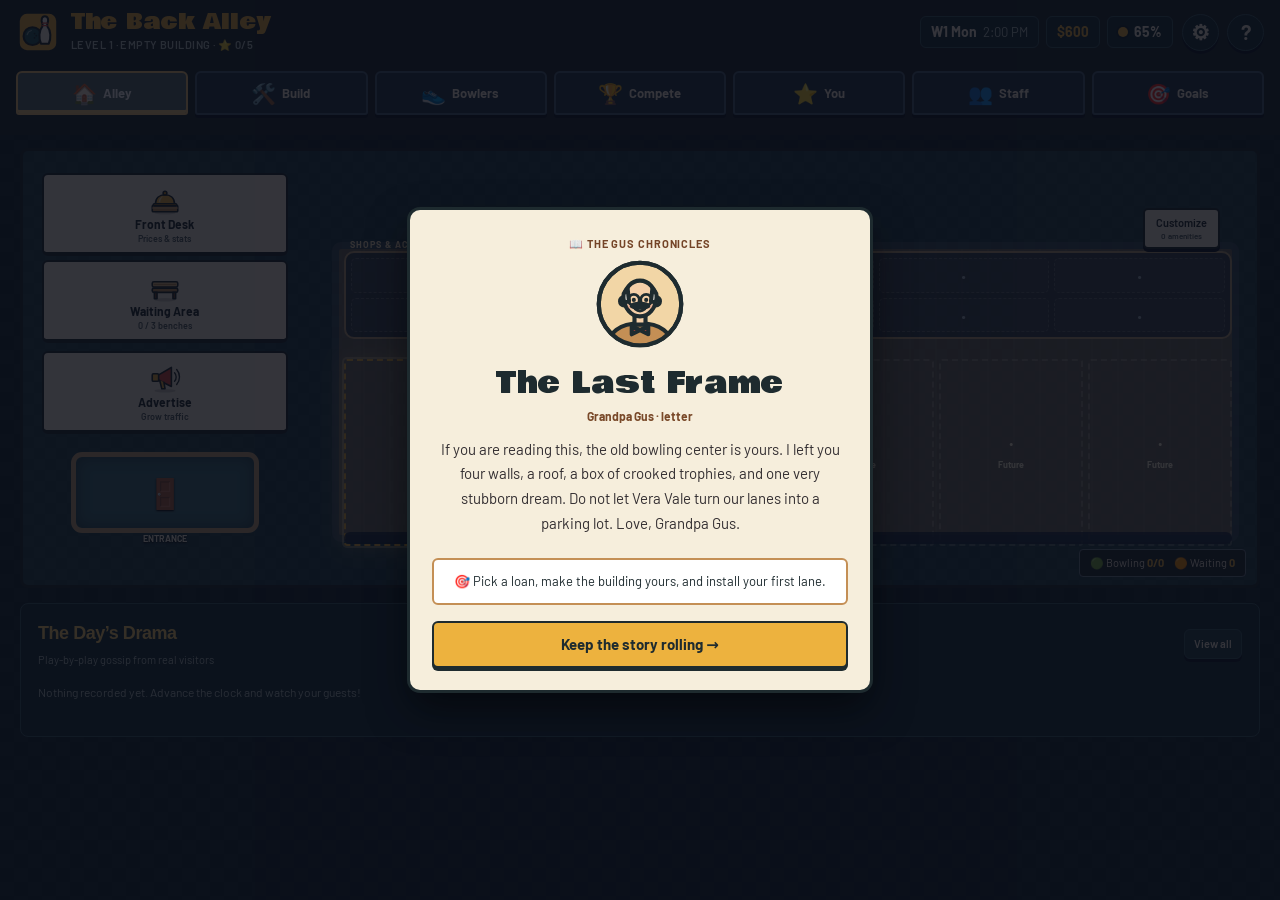
==== commit e2d01dac: "Add files via upload" ====
--- a/PLAYABLE_DEMO.html
+++ b/PLAYABLE_DEMO.html
@@ -3,7 +3,7 @@
 <html lang="en">
 <head>
 <meta charset="utf-8"/><meta content="width=device-width,initial-scale=1" name="viewport"/>
-<title>From Gutter to Glory — v1.05</title><style>:root{color-scheme:dark;--bg:#0b1524;--panel:#17283b;--card:#22374c;--edge:#39526d;--txt:#f6f4e9;--muted:#adc0cd;--gold:#f7c777;--green:#8cdec0;--red:#f0a7a1;--blue:#96d4f8}*{box-sizing:border-box}body{margin:0;font-family:ui-rounded,system-ui,-apple-system,'Segoe UI',sans-serif;color:var(--txt);background:radial-gradient(ellipse at 50% -25%,#344968,#0b1524 67%);font-size:15px;line-height:1.45;min-height:100vh}h1,h2,h3,p{margin:0}h1{font-size:clamp(23px,3vw,30px);line-height:1.1}h2{font-size:17px}h3{font-size:14px}p{margin-top:5px}small,.small{font-size:12px}.tiny{font-size:11px}.muted{color:var(--muted)}.eyebrow{display:inline-block;font-weight:900;font-size:11px;letter-spacing:1.6px;color:var(--gold)}strong,b{font-weight:850}button,input{font:inherit}button{border:1px solid #536d86;background:#2e4761;border-radius:11px;color:var(--txt);padding:10px 13px;cursor:pointer;font-weight:750;transition:background .15s,transform .15s}button:hover:not(:disabled){background:#426383;transform:translateY(-1px)}button:active:not(:disabled){transform:translateY(0)}button:disabled{opacity:.43;cursor:not-allowed}button.primary{background:var(--gold);border-color:#ffe6b0;color:#283448;font-weight:900}button.primary:hover:not(:disabled){background:#ffda98}.mini{padding:6px 9px;font-size:11px}.full{display:block;width:100%;margin-top:12px}.hidden{display:none!important}.badge{display:inline-flex;align-items:center;border:1px solid #46627a;color:#d7e7f2;background:#284158;border-radius:100px;padding:6px 11px;font-size:12px;font-weight:800;white-space:nowrap}.badge.warm{border-color:#c19650;background:#5b4736;color:#ffe1a5}.badge.good{border-color:#457d71;background:#214b49;color:#9aeed6}.badge.warn{border-color:#96695e;background:#57383d;color:#ffbcae}.meter{background:#0c1c2f;border:1px solid #38516a;border-radius:30px;height:11px;overflow:hidden}.meter>div{height:100%;background:linear-gradient(90deg,#8ee3c4,#f5c47b);transition:width .25s}.hud{z-index:12;position:sticky;top:0;display:flex;justify-content:space-between;align-items:center;gap:16px;flex-wrap:wrap;padding:10px max(16px,calc((100vw - 1360px)/2));background:#101d2ce9;backdrop-filter:blur(12px);border-bottom:1px solid #3c536c}.brand{display:flex;align-items:center;gap:11px}.brandmark{width:43px;height:43px;background:#2b4052;border:1px solid #6e7c7c;border-radius:12px;display:grid;place-items:center;font-size:24px}.brand small{display:block;color:var(--gold);letter-spacing:1.2px;font-weight:800;font-size:10px}.brand strong{display:block;font-size:18px}.hudstats{display:flex;gap:8px;align-items:center;flex-wrap:wrap}.hudstats span{background:#24384c;border:1px solid #405a72;border-radius:11px;padding:7px 11px;white-space:nowrap;font-size:12px}.hudstats b{font-size:15px;color:white}.shell{max-width:1400px;margin:auto;padding:15px 20px 45px}.nav{display:grid;grid-template-columns:repeat(5,1fr);gap:9px;margin-bottom:18px}.nav button{min-height:62px;display:flex;align-items:center;justify-content:center;gap:9px;background:#1c2c41;font-size:14px;border-radius:14px;border:1px solid #3e5470}.nav button.active{background:#405f70;outline:2px solid #dbaa65;outline-offset:-2px}.icon-art{position:relative;display:inline-flex;align-items:center;justify-content:center;font-size:23px;width:30px;height:30px;flex-shrink:0}.icon-art img{position:absolute;inset:0;width:100%;height:100%;object-fit:contain}.nav .icon-art{width:28px;height:28px}.tab{display:none}.tab.active{display:block}.headline{display:flex;justify-content:space-between;align-items:center;flex-wrap:wrap;gap:10px;margin:5px 0 17px}.headline p{max-width:800px}.alleyLayout{display:grid;grid-template-columns:minmax(0,1.75fr) minmax(275px,.72fr);gap:15px}.column{display:flex;flex-direction:column;gap:13px}.panel{background:linear-gradient(142deg,#1d3146,#17283b);border:1px solid var(--edge);border-radius:17px;padding:17px;box-shadow:0 8px 18px #020a1330}.sectionhead{display:flex;align-items:center;justify-content:space-between;gap:8px;margin-bottom:12px}.rightRail .panel{padding:14px}.eventsPanel{min-height:270px}.eventList{height:208px;overflow:auto;display:flex;flex-direction:column;gap:7px;padding-right:3px}.event{padding:8px 9px 8px 11px;border-left:3px solid #6f8faf;background:#122337;border-radius:3px 9px 9px 3px;display:flex;gap:8px;align-items:flex-start;font-size:12px}.event .eventTime{color:#edcb90;flex-shrink:0;font-size:10px;font-weight:850;margin-top:2px;min-width:43px}.event.bowling{border-color:#8ce0c3}.event.snack{border-color:#ffc87a}.event.feedback,.event.left{border-color:#e2a3a1}.event.waiting{border-color:#efc37a}.pulseCards{display:grid;grid-template-columns:1fr 1fr;gap:8px}.pulseCard{padding:11px;border:1px solid #3b5671;background:#10243a;border-radius:11px}.pulseCard span{display:block;color:#aec6d8;font-size:11px}.pulseCard b{display:block;font-size:17px;margin-top:2px}.goal{background:#162c40;border:1px dashed #748ca1;border-radius:12px;padding:12px;font-size:13px}.goal b{color:var(--gold)}
+<title>From Gutter to Glory — v1.06</title><style>:root{color-scheme:dark;--bg:#0b1524;--panel:#17283b;--card:#22374c;--edge:#39526d;--txt:#f6f4e9;--muted:#adc0cd;--gold:#f7c777;--green:#8cdec0;--red:#f0a7a1;--blue:#96d4f8}*{box-sizing:border-box}body{margin:0;font-family:ui-rounded,system-ui,-apple-system,'Segoe UI',sans-serif;color:var(--txt);background:radial-gradient(ellipse at 50% -25%,#344968,#0b1524 67%);font-size:15px;line-height:1.45;min-height:100vh}h1,h2,h3,p{margin:0}h1{font-size:clamp(23px,3vw,30px);line-height:1.1}h2{font-size:17px}h3{font-size:14px}p{margin-top:5px}small,.small{font-size:12px}.tiny{font-size:11px}.muted{color:var(--muted)}.eyebrow{display:inline-block;font-weight:900;font-size:11px;letter-spacing:1.6px;color:var(--gold)}strong,b{font-weight:850}button,input{font:inherit}button{border:1px solid #536d86;background:#2e4761;border-radius:11px;color:var(--txt);padding:10px 13px;cursor:pointer;font-weight:750;transition:background .15s,transform .15s}button:hover:not(:disabled){background:#426383;transform:translateY(-1px)}button:active:not(:disabled){transform:translateY(0)}button:disabled{opacity:.43;cursor:not-allowed}button.primary{background:var(--gold);border-color:#ffe6b0;color:#283448;font-weight:900}button.primary:hover:not(:disabled){background:#ffda98}.mini{padding:6px 9px;font-size:11px}.full{display:block;width:100%;margin-top:12px}.hidden{display:none!important}.badge{display:inline-flex;align-items:center;border:1px solid #46627a;color:#d7e7f2;background:#284158;border-radius:100px;padding:6px 11px;font-size:12px;font-weight:800;white-space:nowrap}.badge.warm{border-color:#c19650;background:#5b4736;color:#ffe1a5}.badge.good{border-color:#457d71;background:#214b49;color:#9aeed6}.badge.warn{border-color:#96695e;background:#57383d;color:#ffbcae}.meter{background:#0c1c2f;border:1px solid #38516a;border-radius:30px;height:11px;overflow:hidden}.meter>div{height:100%;background:linear-gradient(90deg,#8ee3c4,#f5c47b);transition:width .25s}.hud{z-index:12;position:sticky;top:0;display:flex;justify-content:space-between;align-items:center;gap:16px;flex-wrap:wrap;padding:10px max(16px,calc((100vw - 1360px)/2));background:#101d2ce9;backdrop-filter:blur(12px);border-bottom:1px solid #3c536c}.brand{display:flex;align-items:center;gap:11px}.brandmark{width:43px;height:43px;background:#2b4052;border:1px solid #6e7c7c;border-radius:12px;display:grid;place-items:center;font-size:24px}.brand small{display:block;color:var(--gold);letter-spacing:1.2px;font-weight:800;font-size:10px}.brand strong{display:block;font-size:18px}.hudstats{display:flex;gap:8px;align-items:center;flex-wrap:wrap}.hudstats span{background:#24384c;border:1px solid #405a72;border-radius:11px;padding:7px 11px;white-space:nowrap;font-size:12px}.hudstats b{font-size:15px;color:white}.shell{max-width:1400px;margin:auto;padding:15px 20px 45px}.nav{display:grid;grid-template-columns:repeat(5,1fr);gap:9px;margin-bottom:18px}.nav button{min-height:62px;display:flex;align-items:center;justify-content:center;gap:9px;background:#1c2c41;font-size:14px;border-radius:14px;border:1px solid #3e5470}.nav button.active{background:#405f70;outline:2px solid #dbaa65;outline-offset:-2px}.icon-art{position:relative;display:inline-flex;align-items:center;justify-content:center;font-size:23px;width:30px;height:30px;flex-shrink:0}.icon-art img{position:absolute;inset:0;width:100%;height:100%;object-fit:contain}.nav .icon-art{width:28px;height:28px}.tab{display:none}.tab.active{display:block}.headline{display:flex;justify-content:space-between;align-items:center;flex-wrap:wrap;gap:10px;margin:5px 0 17px}.headline p{max-width:800px}.alleyLayout{display:grid;grid-template-columns:minmax(0,1.75fr) minmax(275px,.72fr);gap:15px}.column{display:flex;flex-direction:column;gap:13px}.panel{background:linear-gradient(142deg,#1d3146,#17283b);border:1px solid var(--edge);border-radius:17px;padding:17px;box-shadow:0 8px 18px #020a1330}.sectionhead{display:flex;align-items:center;justify-content:space-between;gap:8px;margin-bottom:12px}.rightRail .panel{padding:14px}.eventsPanel{min-height:270px}.eventList{height:208px;overflow:auto;display:flex;flex-direction:column;gap:7px;padding-right:3px}.event{padding:8px 9px 8px 11px;border-left:3px solid #6f8faf;background:#122337;border-radius:3px 9px 9px 3px;display:flex;gap:8px;align-items:flex-start;font-size:12px}.event .eventTime{color:#edcb90;flex-shrink:0;font-size:10px;font-weight:850;margin-top:2px;min-width:43px}.event.bowling{border-color:#8ce0c3}.event.snack{border-color:#ffc87a}.event.feedback,.event.left{border-color:#e2a3a1}.event.waiting{border-color:#efc37a}.pulseCards{display:grid;grid-template-columns:1fr 1fr;gap:8px}.pulseCard{padding:11px;border:1px solid #3b5671;background:#10243a;border-radius:11px}.pulseCard span{display:block;color:#aec6d8;font-size:11px}.pulseCard b{display:block;font-size:17px;margin-top:2px}.goal{background:#162c40;border:1px dashed #748ca1;border-radius:12px;padding:12px;font-size:13px}.goal b{color:var(--gold)}
 /* Interactive miniature alley */
 .scene{height:465px;border-radius:19px;border:4px solid #4c6b83;overflow:hidden;position:relative;background:linear-gradient(160deg,#567d88 0 18%,#7b8465 18% 25%,#856c59 25% 100%);isolation:isolate;box-shadow:inset 0 12px 18px #0002,0 12px 30px #0004}.scene.neighborhood{background:linear-gradient(155deg,#4b7186 0 20%,#586c7c 20% 29%,#766455 29%)}.scene.league{background:linear-gradient(155deg,#4a5e82 0 22%,#475879 22% 31%,#6e5962 31%)}.scene.regional{background:linear-gradient(155deg,#413f76 0 22%,#576080 22% 31%,#705967 31%)}.sceneImage{position:absolute;inset:0;width:100%;height:100%;object-fit:cover;opacity:.53;z-index:0}.sceneCurtain{position:absolute;inset:0;background:linear-gradient(#050a1955 0%,transparent 32%,#100c170c 86%);z-index:0;pointer-events:none}.scene:after{content:'';position:absolute;inset:20% 2% 8% 8%;border:7px solid #34414c;background:repeating-linear-gradient(90deg,#655747 0 30px,#6e6252 31px 33px);border-radius:9px;z-index:0;pointer-events:none}.scene.backyard:after{border:7px dashed #b4a282;background:repeating-linear-gradient(90deg,#927852 0 30px,#9b7d56 31px 33px)}.sceneMarquee{position:absolute;top:11px;left:13px;z-index:4;background:#112235e8;border:2px solid #edd29a;border-radius:10px;padding:6px 11px;font-size:14px;font-weight:1000;text-shadow:0 2px 2px #000}.sceneMarquee small{display:block;font-size:9px;letter-spacing:1.7px;color:#bcdae9}.entrance{position:absolute;z-index:2;left:1%;bottom:11%;width:15%;height:39%;display:flex;flex-direction:column;justify-content:end;align-items:center;color:#faf7e4;font-size:9px;font-weight:900;text-shadow:0 1px 2px black}.entranceDoor{width:76%;height:80%;display:grid;place-items:center;background:#3b6e79;border:5px solid #c7a779;border-radius:11px;font-size:32px;box-shadow:inset 0 0 15px #0006}.hotspot{position:absolute;z-index:4;background:#10283bdb;border:1px solid #82a2b6;border-bottom:3px solid #d5ae6e;border-radius:12px;padding:7px;display:flex;flex-direction:column;align-items:center;justify-content:center;gap:0;min-width:80px;min-height:65px;box-shadow:0 6px 9px #09192955;font-size:12px}.hotspot:hover{background:#35536e}.hotspot .icon-art{font-size:30px;height:34px;width:38px}.hotspot small{font-size:9px;font-weight:600;color:#b6cbd6}.hotspot.desk{left:13%;top:31%}.hotspot.snack{left:13%;top:56%}.hotspot.arcade{right:2%;top:3%}.hotspot.shop{left:43%;top:3%}.sceneLaneBank{position:absolute;z-index:2;top:23%;left:32%;right:3%;bottom:9%;display:flex;gap:9px}.laneScene{border:4px solid #534b43;flex:1;border-radius:13px 13px 4px 4px;position:relative;background:repeating-linear-gradient(90deg,#d4b183 0 10px,#c9a577 10px 21px);box-shadow:inset 0 0 0 3px #e6ca9b,0 8px 3px #15223399;overflow:hidden;min-width:0;padding:0;transition:filter .2s}.laneScene:hover{filter:brightness(1.14)}.laneScene:before{content:'◆ ◆ ◆';position:absolute;top:8px;left:0;right:0;color:#faf1e3;text-shadow:0 1px 2px #111;font-size:17px}.laneScene .laneNumber{position:absolute;top:35px;left:50%;transform:translateX(-50%);background:#203849dd;border:1px solid #cdb387;padding:3px 10px;border-radius:30px;font-size:11px;white-space:nowrap}.laneScene .laneAvatar{position:absolute;bottom:30%;left:50%;transform:translateX(-50%);font-size:30px;animation:bobbing 1.6s ease-in-out infinite}.laneScene .laneStatus{position:absolute;bottom:6px;left:4px;right:4px;background:#142b3dd9;color:#c9dfeb;padding:5px 2px;border-radius:8px;font-size:10px;overflow:hidden;text-overflow:ellipsis;white-space:nowrap}.laneScene .laneDamage{position:absolute;top:0;left:0;right:0;height:4px;background:#dd936a}.laneScene .laneDamage>div{background:#81d5b6;height:100%}.laneScene .lane-image{position:absolute;width:100%;height:100%;inset:0;object-fit:cover;opacity:.55;pointer-events:none}.sceneLegend{z-index:6;position:absolute;bottom:8px;right:11px;background:#142839e9;border:1px solid #6f8393;border-radius:30px;padding:5px 10px;display:flex;gap:10px;font-size:11px}.sceneLegend b{color:var(--gold)}.visitorLayer{pointer-events:none;position:absolute;z-index:5;inset:0}.visitor{--shirt:#e49a78;position:absolute;left:2%;top:83%;width:19px;height:29px;border:0;transition:left 2.1s ease,top 2.1s ease;filter:drop-shadow(1px 2px 2px #091523);display:block}.visitor:before{content:'';position:absolute;left:3px;top:0;border-radius:50%;width:14px;height:13px;background:#e9bc92;border:1px solid #0006}.visitor:after{content:'';position:absolute;top:12px;left:0;width:19px;height:16px;border-radius:6px 6px 2px 2px;background:var(--shirt);border:1px solid #0005}.visitor.hasImage::before,.visitor.hasImage::after{display:none}.visitor img{width:100%;height:100%;object-fit:contain}.visitor span{position:absolute;top:-13px;left:-3px;font-size:10px;color:#fff;white-space:nowrap;background:#183143ab;border-radius:4px;padding:0 3px}.timeControls{display:flex;justify-content:space-between;align-items:center;gap:10px;flex-wrap:wrap;background:#1b2d40;border-radius:14px;border:1px solid #344e66;padding:12px}.clockText strong{display:block;font-size:13px}.clockText span{display:block;font-size:11px;color:#aec5d1}.timeButtons{display:flex;gap:6px;flex-wrap:wrap}.timeButtons button{font-size:12px}.hourTrack{height:6px;background:#163046;border-radius:20px;overflow:hidden;margin-top:-12px}.hourTrack>div{height:100%;background:var(--gold);transition:width .2s}.kpiTiles{display:grid;grid-template-columns:repeat(4,minmax(0,1fr));gap:8px}.kpiTiles button{background:#203349;border:1px solid #435e75;text-align:left;padding:12px;min-width:0}.kpiTiles span{display:block;font-size:11px;color:#b4c4d4}.kpiTiles strong{display:block;font-size:23px;margin-top:1px}.manageSummary{display:grid;grid-template-columns:repeat(3,1fr);gap:12px;margin:0 0 15px}.feature{display:flex;align-items:center;flex-direction:column;background:#1c354b;min-height:120px}.featIcon{font-size:31px}.feature small{color:var(--muted);font-size:11px}.laneTiles{display:grid;grid-template-columns:repeat(3,minmax(0,1fr));gap:10px}.laneTile{border:1px solid #4a6480;background:#1b344b;border-radius:13px;padding:15px;text-align:left;cursor:pointer}.laneTile .meter{margin:9px 0}.laneTile b{font-size:17px}.upgradeTiles{display:grid;grid-template-columns:repeat(4,minmax(0,1fr));gap:12px}.upgrade{display:flex;flex-direction:column;align-items:center;text-align:center;gap:5px;background:#1d3449;border:1px solid #3c5871;border-radius:14px;padding:14px;min-height:186px}.upgrade .icon-art{width:45px;height:45px;font-size:38px}.upgrade h3{font-size:13px}.upgrade p{font-size:11px;color:#bacbd6;flex:1}.upgrade button{width:100%;font-size:12px}.upgrade.done{background:#21463f;border-color:#4c8c78}.roster{display:flex;gap:10px;flex-wrap:wrap;margin-bottom:15px}.rosterChoice{flex:1;min-width:150px;display:flex;gap:9px;align-items:center;text-align:left}.rosterChoice.active{background:#486575;border-color:var(--gold)}.rosterChoice small{display:block;color:#c1d3dd}.portrait{width:60px;height:60px;font-size:37px;border:2px solid #6a889b;background:#355067;border-radius:50%;overflow:hidden}.portrait img{object-fit:cover}.athleteBanner{display:flex;gap:15px;align-items:center;margin-bottom:15px}.athleteBanner .portrait{height:80px;width:80px;font-size:50px}.athleteBanner h2{font-size:23px}.skillGrid{display:grid;grid-template-columns:repeat(4,minmax(0,1fr));gap:12px}.skillBox{border-radius:12px;background:#152c41;border:1px solid #344e68;padding:12px}.skillBox .meter{margin:8px 0 12px}.skillBox button{font-size:11px;width:100%}.skillTop{display:flex;justify-content:space-between;gap:5px;font-size:12px}.tournaments{display:grid;grid-template-columns:repeat(2,minmax(0,1fr));gap:12px}.tournament{border:1px solid #46627c;background:#1d3349;border-radius:15px;padding:17px;display:flex;align-items:center;gap:13px}.tournament .icon-art{font-size:33px;width:52px;height:52px}.tournament h3{font-size:17px}.tournament p{font-size:12px;color:#b7c8d9;margin-bottom:5px}.tournament button{margin-left:auto;white-space:nowrap}.practice{margin-top:17px}.practice summary{cursor:pointer;font-weight:900}.practiceSliders{display:grid;grid-template-columns:repeat(3,minmax(0,1fr));gap:15px;margin:13px 0}.practiceSliders label{display:flex;flex-direction:column;font-size:12px}.practiceSliders input{width:100%;accent-color:var(--gold)}.youGrid{display:grid;grid-template-columns:minmax(280px,.8fr) 1.2fr;gap:15px}.ownerStage{text-align:center}.ownerAvatar{height:280px;border-radius:15px;background:radial-gradient(ellipse at bottom,#536a91,#213c58 75%);border:1px solid #5a7692;position:relative;overflow:hidden;margin-bottom:14px}.avatarGlow{position:absolute;width:210px;height:210px;border-radius:50%;left:50%;top:15%;transform:translateX(-50%);background:#f3b87030;filter:blur(18px)}.avatarShape{position:absolute;bottom:0;left:50%;transform:translateX(-50%);width:160px;height:245px}.avatarHead{position:absolute;background:#e9bd91;width:90px;height:100px;border-radius:47% 47% 44% 44%;top:18px;left:35px;border:3px solid #986e61;display:grid;place-items:center;color:#573c42;font-size:27px;z-index:2}.avatarHair{position:absolute;width:101px;height:113px;border-radius:53px 53px 40px 40px;background:#39334b;top:6px;left:28px;z-index:1}.avatarNeck{position:absolute;width:30px;height:27px;background:#dca87d;left:65px;top:100px}.avatarBody{position:absolute;left:10px;top:114px;width:140px;height:122px;border-radius:50px 50px 0 0;background:linear-gradient(90deg,#d58a6c,#eea38a);border:3px solid #82576b;font-size:50px;display:grid;place-items:center;z-index:3}.avatarLeg{position:absolute;top:226px;width:45px;height:65px;background:#3a4666;border-radius:8px}.avatarLeg.left{left:30px}.avatarLeg.right{right:30px}.ownerArt{position:absolute;inset:0;z-index:5;pointer-events:none}.ownerArt img{height:100%;width:100%;object-fit:contain}.ownerStage .badge{margin:6px}.ownerStage p{margin:12px 0}.ownerStage .meter{margin:12px auto;width:85%}.ownerSkill{display:flex;gap:12px;align-items:center;justify-content:space-between;padding:13px 0;border-bottom:1px solid #3d536e}.ownerSkill:last-child{border-bottom:0}.ownerSkill p{font-size:12px;color:var(--muted)}.ownerSkill button{white-space:nowrap}.settings{margin-top:15px}.settings summary{cursor:pointer;font-weight:850}.settings .buttons{display:flex;gap:8px;margin-top:14px}
 /* Facility drawer */
@@ -557,22 +557,238 @@
 
 /* v1.05 — shared city district league */
 .cityDistrictGrid{display:grid;grid-template-columns:repeat(auto-fit,minmax(min(100%,270px),1fr));gap:12px;margin:14px 0 24px}.cityDistrictCard{padding:14px;border:1px solid var(--border,#bbb);border-radius:14px;background:var(--card,#fff);display:flex;flex-direction:column;gap:9px}.cityDistrictCard p{margin:1px 0}.cityDistrictCard button{width:100%;min-height:40px}.cityDistrictCard.districtWon{border-color:#51a682}.cityCardHeader{display:flex;justify-content:space-between;gap:10px;align-items:center;flex-wrap:wrap}.cityCardHeader small{font-weight:bold}.cityMatchHistory{display:flex;flex-direction:column;gap:3px;margin-top:3px;border-top:1px solid #7775;padding-top:8px}.cityMatchHistory small{overflow-wrap:anywhere}
+</style><style>/* From Gutter to Glory v1.06 — visual layer.
+ * Loaded after style.css. Look: a 1960s neighbourhood bowling alley — maple lanes, mustard
+ * marquee signage, red pin stripes and teal carpet. Art lives in assets/art (one shared style).
+ * Fonts: Bowlby One (signage) + Barlow (interface), both SIL Open Font License, bundled locally.
+ */
+@font-face{font-family:'Bowlby One';src:url('[data-uri]') format('woff2');font-weight:400;font-display:swap}
+@font-face{font-family:'Barlow';src:url('[data-uri]') format('woff2');font-weight:400;font-display:swap}
+@font-face{font-family:'Barlow';src:url('[data-uri]') format('woff2');font-weight:500 600;font-display:swap}
+@font-face{font-family:'Barlow';src:url('[data-uri]') format('woff2');font-weight:700 900;font-display:swap}
+
+:root{
+ --ink:#1E2B2F;
+ --carpet:#12262C;      /* page */
+ --carpet-2:#18323A;    /* panels */
+ --carpet-3:#20414A;    /* cards, buttons */
+ --rail:#3A5F66;        /* borders */
+ --maple:#E6BE82;--maple-d:#C48F55;
+ --pin:#F6EEDC;
+ --stripe:#D8473B;
+ --marquee:#EDB23E;
+ --teal:#2E8C8F;
+ --bg:var(--carpet);--panel:var(--carpet-2);--card:var(--carpet-3);--edge:var(--rail);
+ --txt:var(--pin);--muted:#B5C6C2;--gold:var(--marquee);--green:#9AD8BC;--red:#F09A90;--blue:#A7D3E3;
+ --sign:'Bowlby One','Arial Black',Impact,sans-serif;
+ --ui:'Barlow','Segoe UI',system-ui,-apple-system,sans-serif;
+}
+body{font-family:var(--ui);background:var(--carpet);
+ /* carpet: a quiet two-tone diamond weave instead of a gradient wash */
+ background-image:linear-gradient(45deg,#ffffff05 25%,transparent 25% 75%,#ffffff05 75%),linear-gradient(45deg,#ffffff05 25%,transparent 25% 75%,#ffffff05 75%);
+ background-size:28px 28px;background-position:0 0,14px 14px;letter-spacing:0}
+button,input,select,textarea{font-family:var(--ui)}
+h1,.headline h1,.drawerHead h2,.storyDialog h2,.cutscene h2,.welcomeDialog h2,.cloudGateCard h2,.branchDialog h2,.startupDialog h2,.facilityDialog h2{font-family:var(--sign);font-weight:400;letter-spacing:.01em;line-height:1.05}
+h2{font-weight:700}
+h3{font-weight:700}
+.eyebrow{font-family:var(--ui);font-weight:700;letter-spacing:.08em;font-size:11px;color:var(--marquee)}
+.muted{color:var(--muted)}
+.srOnly{position:absolute;width:1px;height:1px;overflow:hidden;clip:rect(0 0 0 0);white-space:nowrap}
+
+/* ---------- art plumbing ---------- */
+.icon-art.has-art>span{display:none}
+.icon-art img{image-rendering:auto}
+
+/* ---------- header: the marquee ---------- */
+.hud{background:var(--ink);border-bottom:0;box-shadow:none;padding-bottom:0}
+.hud:after{content:'';display:block;height:8px;width:100%;margin-top:8px;flex-basis:100%;
+ background:repeating-linear-gradient(90deg,var(--maple) 0 18px,var(--maple-d) 18px 20px);
+ border-top:2px solid var(--ink);box-shadow:inset 0 -2px #0002}
+.brandmark{width:44px;height:44px;background:none!important;border:0!important;transform:none!important;border-radius:0;padding:0;display:block!important}
+.brandmark .icon-art{width:44px!important;height:44px!important;font-size:30px}
+#venueName{font-family:var(--sign);font-weight:400;color:var(--marquee);font-size:22px;letter-spacing:.01em;line-height:1.05}
+#levelLabel{font-weight:600;letter-spacing:.04em;color:#B5C6C2;font-size:11px}
+.hudstats>span{background:var(--carpet-2);border:1px solid var(--rail);border-radius:6px;padding:5px 10px;font-size:13px;color:var(--muted);display:inline-flex;align-items:center;gap:6px;white-space:nowrap}
+.hudstats b{color:var(--pin);font-weight:700;font-size:14px}
+.hudstats .moneyPill b{color:var(--marquee);font-variant-numeric:tabular-nums}
+.moodDot{width:10px;height:10px;border-radius:50%;display:inline-block;background:#9AD8BC;box-shadow:0 0 0 2px #0003}
+.mood-mid .moodDot{background:var(--marquee)}.mood-low .moodDot{background:var(--stripe)}
+.hudButtons{display:flex;gap:8px}
+.helpButton{background:var(--carpet-2)!important;border:1px solid var(--rail)!important;color:var(--pin)!important;border-radius:50%!important}
+
+/* ---------- navigation: the original separate rounded buttons and emoji icons (style.css) ---------- */
+.nav{margin-top:10px}
+
+/* ---------- panels & buttons ---------- */
+.panel{background:var(--carpet-2)!important;border:1px solid var(--rail)!important;border-radius:8px!important;box-shadow:none!important}
+button{background:var(--carpet-3);border:1px solid var(--rail);border-radius:6px;font-weight:600;color:var(--pin)}
+button:hover:not(:disabled){background:#28505A}
+button.primary,.primary{background:var(--marquee)!important;color:var(--ink)!important;border:2px solid var(--ink)!important;box-shadow:0 3px 0 var(--ink)!important;font-weight:700!important}
+button.primary:hover:not(:disabled){background:#F4C25A!important}
+button.primary:active:not(:disabled){transform:translateY(2px);box-shadow:0 1px 0 var(--ink)!important}
+button.dangerButton{background:#4a2421;border-color:var(--stripe)}
+:focus-visible{outline:3px solid var(--marquee)!important;outline-offset:2px}
+.badge{border-radius:4px!important;font-weight:600}
+.headline{border-bottom:2px solid var(--rail)!important}
+.headline h1{color:var(--pin);font-size:clamp(24px,3.2vw,34px)}
+.sectionhead h2{font-size:18px}
+
+/* ---------- the alley scene ---------- */
+.scene{border:3px solid var(--ink)!important;border-radius:8px!important;box-shadow:none!important;
+ background:#20414A!important;background-image:linear-gradient(45deg,#ffffff07 25%,transparent 25% 75%,#ffffff07 75%),linear-gradient(45deg,#ffffff07 25%,transparent 25% 75%,#ffffff07 75%)!important;background-size:22px 22px!important;background-position:0 0,11px 11px!important}
+.sceneCurtain{display:none}
+.hotspot{background:var(--pin)!important;color:var(--ink)!important;border:2px solid var(--ink)!important;border-bottom-width:4px!important;border-radius:6px!important;box-shadow:none!important}
+.hotspot b{color:var(--ink)}.hotspot small{color:#4F5F60!important}
+.hotspot .icon-art{width:34px!important;height:34px!important}
+.entrance{filter:none}
+.roomTile{background:var(--carpet-3)!important;border:2px solid var(--ink)!important;border-bottom:4px solid var(--maple-d)!important;border-radius:5px!important;box-shadow:none!important}
+.roomTile .icon-art{width:30px!important;height:30px!important}
+.roomTile.roomEmpty{background:#ffffff08!important;border:1px dashed #f6eedc33!important;border-bottom-width:1px!important}
+.roomTile .tileLow{position:static!important;margin-top:2px;font-size:9px;font-weight:700;background:var(--stripe);color:#fff;border-radius:3px;padding:1px 4px;transform:none!important}
+/* lanes: maple boards and gutters in CSS, pin deck and target arrows from the art set */
+.laneScene{background:repeating-linear-gradient(90deg,#E6BE82 0 7px,#DDB277 7px 8px,#EDCB93 8px 15px,#D9AE73 15px 16px)!important;
+ border:2px solid var(--ink)!important;border-radius:3px!important;box-shadow:inset 7px 0 #3c4446,inset -7px 0 #3c4446!important}
+.laneScene:before{content:''!important;position:absolute;left:14%;right:14%;top:56%;height:18px;background:url('data:image/svg+xml;charset=utf-8,%3Csvg xmlns=%22http://www.w3.org/2000/svg%22 viewBox=%220 0 100 34%22%3E%3Cpath d=%22M8 22l-4 10h8z%22 fill=%22%23A8322B%22/%3E%3Cpath d=%22M22 16l-4 10h8z%22 fill=%22%23A8322B%22/%3E%3Cpath d=%22M36 10l-4 10h8z%22 fill=%22%23A8322B%22/%3E%3Cpath d=%22M50 4l-4 10h8z%22 fill=%22%23A8322B%22/%3E%3Cpath d=%22M64 10l-4 10h8z%22 fill=%22%23A8322B%22/%3E%3Cpath d=%22M78 16l-4 10h8z%22 fill=%22%23A8322B%22/%3E%3Cpath d=%22M92 22l-4 10h8z%22 fill=%22%23A8322B%22/%3E%3C/svg%3E') center/contain no-repeat;opacity:.9;text-shadow:none}
+.laneScene .lane-image{opacity:1!important;position:absolute;top:0;left:7px;width:calc(100% - 14px)!important;height:auto!important;max-height:46%;object-fit:contain;object-position:top;right:auto;bottom:auto}
+.laneScene.laneHardwood{background:repeating-linear-gradient(90deg,#C99A62 0 7px,#BB8C55 7px 8px,#D3A66C 8px 15px,#B78550 15px 16px)!important}
+.laneScene.laneDigital .laneNumber{background:var(--teal)!important}
+.laneScene .laneNumber{top:auto!important;bottom:34px;background:var(--ink)!important;border:0!important;color:var(--pin);font-weight:700}
+.laneScene .laneStatus{background:var(--ink)!important;color:var(--pin)!important;border-radius:3px!important;font-weight:600}
+.laneScene .laneDamage{background:var(--stripe)}.laneScene .laneDamage>div{background:#9AD8BC}
+.laneGhost{border-radius:3px!important;border:2px dashed #f6eedc40!important;background:#ffffff06!important}
+.laneGhost.nextLane{border-color:var(--marquee)!important}
+.sceneLegend{background:var(--ink)!important;border-radius:4px!important}
+.sceneStyle{background:var(--pin)!important;color:var(--ink)!important;border:2px solid var(--ink)!important;border-radius:5px!important}
+.sceneStyle span,.sceneStyle small{color:#4F5F60!important}
+
+/* ---------- portraits ---------- */
+.icon-art.portrait{border-radius:50%}
+.rosterChoice .icon-art,.athleteBanner .icon-art{border:0!important;background:none!important}
+.patronPortrait,.incidentPortrait,.storyStamp{background:none!important;border:0!important;box-shadow:none!important}
+.patronPortrait .icon-art,.incidentPortrait .icon-art,.storyStamp .icon-art,.storyArt{width:88px!important;height:88px!important;font-size:56px!important}
+.ownerAvatar.hasArt .avatarShape,.ownerAvatar.hasArt .avatarGlow{display:none}
+.ownerAvatar.hasArt .ownerArt img{width:150px;height:150px;position:static}
+
+/* ---------- dialogs ---------- */
+.storyDialog,.welcomeDialog,.cloudGateCard,.startupDialog,.branchDialog,.facilityDialog,.incidentDialog,.patronDialog,.tutorialDialog,.daySummary,.cutscene{border-radius:10px!important;box-shadow:0 0 0 3px var(--ink),0 18px 40px #0008!important}
+.storyDialog{background:var(--pin)!important;color:var(--ink)!important;border:0!important}
+.storyDialog h2{color:var(--ink)!important;font-size:30px}
+.storyDialog .storyHint{background:#fff!important;border:2px solid var(--maple-d)!important;border-radius:6px!important}
+.welcomeLogo .icon-art,.cloudHero .icon-art{width:72px!important;height:72px!important;font-size:48px}
+.welcomeLogo,.cloudHero{background:none!important;border:0!important;box-shadow:none!important}
+.startupMascot .icon-art{width:72px!important;height:72px!important}
+.startupMascot{background:none!important;border:0!important}
+.branchHero .icon-art{width:80px!important;height:80px!important}
+.branchHero{background:none!important;border:0!important}
+.branchOption>.icon-art{width:56px!important;height:56px!important;margin:0 auto 6px}
+.cutsceneArt{border:3px solid var(--ink)!important;border-radius:6px!important}
+.cutsceneArt.hasArt{background:var(--cutscene-image) center/cover no-repeat!important}
+.cutsceneArt.hasArt>*{display:none!important}
+
+/* ---------- facility showcases (drawers & grand opening) ---------- */
+.facilityShowcase{border:3px solid var(--ink)!important;border-radius:6px!important;box-shadow:none!important}
+.facilityDecorTop{font-weight:700;letter-spacing:.02em;text-transform:none!important}
+.facilityDecorTop span{font-family:var(--sign);font-weight:400}
+.facilitySign{font-family:var(--sign)!important;font-weight:400!important;letter-spacing:.04em}
+.facilityShelf{display:flex;gap:10px;align-items:flex-end}
+.facilityShelf .icon-art{width:46px!important;height:46px!important;font-size:34px}
+.facilityLamp .icon-art,.facilityTV .icon-art{width:34px!important;height:34px!important}
+.facilityRegister{width:26px;height:18px;background:var(--ink);border-radius:3px;box-shadow:inset 0 -6px #3a4448}
+
+/* ---------- department stars (v1.06 parking-lot item) ---------- */
+.starRow{display:inline-flex;gap:2px;vertical-align:middle}
+.starRow i{width:16px;height:16px;display:inline-block;background:var(--marquee);clip-path:polygon(50% 0,61% 35%,98% 35%,68% 57%,79% 91%,50% 70%,21% 91%,32% 57%,2% 35%,39% 35%)}
+.starRow i.off{background:#f6eedc30}
+.starRow.big i{width:22px;height:22px}
+
+/* ---------- Vera pressure gauge (v1.06 parking-lot item) ---------- */
+.pressureGauge{display:flex;align-items:center;gap:8px;font-size:12px;font-weight:600;color:var(--muted)}
+.pressureGauge .track{flex:1;height:8px;border-radius:4px;background:#ffffff14;overflow:hidden;min-width:60px}
+.pressureGauge .fill{height:100%;background:linear-gradient(90deg,#B9739F,var(--stripe))}
+.hudstats .pressurePill{border-color:#7B3F6E}
+.hudstats .pressurePill .track{width:54px;height:6px;border-radius:3px;background:#ffffff1c;overflow:hidden;display:inline-block}
+.hudstats .pressurePill .fill{display:block;height:100%;background:linear-gradient(90deg,#B9739F,var(--stripe))}
+
+/* ---------- Back Alley (noir) variant ---------- */
+body.noirMode{--carpet:#1A1520;--carpet-2:#221B2A;--carpet-3:#2E2438;--rail:#4E3D5C;--marquee:#F2A0B4}
+body.noirMode .hud:after{background:repeating-linear-gradient(90deg,#3a2b46 0 18px,#2a1f33 18px 20px)}
+body.noirMode .scene{background-color:#241C2C!important}
+body.noirMode .storyDialog{background:#2A2133!important;color:var(--pin)!important}
+body.noirMode .storyDialog h2{color:#F2A0B4!important}
+
+/* ---------- phones ---------- */
+@media(max-width:700px){
+ .hud{padding:8px 8px 0!important}
+ .hudMain{display:grid!important;grid-template-columns:auto minmax(0,1fr) auto;grid-template-areas:'mark name buttons' 'stats stats stats';align-items:center;column-gap:8px;row-gap:6px}
+ .brand{display:contents!important}
+ .brandmark{grid-area:mark;width:36px;height:36px}
+ .brandmark .icon-art{width:36px!important;height:36px!important}
+ .brandText{grid-area:name;min-width:0}
+ #venueName{font-size:17px;white-space:nowrap;overflow:hidden;text-overflow:ellipsis;display:block}
+ #levelLabel{font-size:10px;white-space:nowrap;overflow:hidden;text-overflow:ellipsis;display:block}
+ .hudRight{display:contents!important}
+ .hudRight .helpButton{width:34px!important;height:34px!important;min-height:0!important;padding:0!important;font-size:17px!important}
+ .hudButtons{grid-area:buttons;display:flex;gap:5px}
+ .hudstats{grid-area:stats;display:flex!important;flex-direction:row!important;align-items:stretch!important;flex-wrap:nowrap!important;gap:5px!important;width:100%}
+ .hudstats>span{flex:1 1 auto;justify-content:center;padding:4px 6px;font-size:12px}
+ .hudstats b{font-size:12.5px}
+ .hotspot .icon-art{width:24px!important;height:24px!important}
+ .roomTile .icon-art{width:22px!important;height:22px!important}
+}
+@media(prefers-reduced-motion:reduce){button.primary:active{transform:none}}
+
+/* ---------- v1.06 additions ---------- */
+.deptStarBar{display:flex;align-items:center;gap:10px;margin:10px 0 4px;padding:8px 12px;background:var(--ink);border-radius:6px;color:var(--muted);font-size:13px}
+.deptStarBar b{color:var(--pin)}
+.ratingTile>div:first-child{display:flex;align-items:center;gap:8px}
+.ratingTile>div:first-child .icon-art{width:32px!important;height:32px!important}
+.hudstats .pressurePill{display:inline-flex;align-items:center;gap:6px;background:#2a1f33;border:1px solid #7B3F6E;border-radius:6px;padding:5px 9px;color:#F2A0B4;font-size:12px;font-weight:700;min-height:0;box-shadow:none}
+.hudstats .pressurePill b{color:#fff}
+/* Door security sits on the entrance door itself, so it never covers the waiting area */
+.securityPost{left:1.5%!important;bottom:9%!important;width:20%!important;height:24%!important;max-width:none!important;min-width:0!important;padding:3px!important;
+ background:transparent!important;border:2px dashed #F2A0B4!important;border-radius:6px!important;box-shadow:none!important;justify-content:flex-end!important;gap:1px!important}
+.securityPost b,.securityPost small{background:#2a1f33;border-radius:3px;padding:1px 5px;line-height:1.2;max-width:100%;overflow:hidden;text-overflow:ellipsis;white-space:nowrap}
+.securityPost b{font-size:10px;color:#fff}.securityPost small{font-size:9px;color:#F2A0B4}
+@media(max-width:690px){.securityPost{left:1%!important;bottom:11%!important;width:21%!important;height:23%!important}.securityPost b{font-size:8px}.securityPost small{display:none}
+ .hudstats .pressurePill{padding:4px 6px}.hudstats .pressurePill .track{width:34px}.hudstats .pressurePill>span:first-child{display:none}}
+.storyCard>.icon-art.chapterArt{width:52px!important;height:52px!important;font-size:34px;flex:none}
+.lockedMark{width:52px;height:52px;flex:none;border-radius:50%;border:2px dashed #f6eedc40;display:block}
+/* stock warning on a room tile: a compact corner flag instead of a label that covers the art */
+.roomTile{position:relative}
+.roomTile .tileLow{position:absolute!important;top:2px!important;right:2px!important;left:auto!important;bottom:auto!important;margin:0!important;font-size:9px!important;line-height:1.2;padding:1px 4px!important;z-index:2}
+@media(max-width:690px){.roomTile .tileLow{font-size:7.5px!important;padding:0 3px!important}}
+/* with door security installed, the button label replaces the "Entrance" caption */
+.scene:has(#sceneSecurity:not(.hidden)) .entrance>span{visibility:hidden}
+.laneScene .laneAvatar .icon-art{width:26px!important;height:26px!important}
+.staffRoleHead{display:flex;align-items:center;gap:10px}
+.staffRoleHead .icon-art{width:48px!important;height:48px!important;font-size:30px}
+.employeePortrait .icon-art{width:56px!important;height:56px!important}
+/* all seven buttons fit on the narrowest phones (v1.05 pushed Staff and Goals off-screen at 320 px) */
+@media(max-width:400px){
+ .nav{display:grid!important;grid-template-columns:repeat(7,minmax(0,1fr))!important;grid-auto-flow:row!important;gap:3px!important;overflow:visible!important}
+ .nav button{min-width:0!important;width:auto!important;font-size:9px!important;letter-spacing:0;padding:4px 0!important}
+}
+/* fixtures and decor share one strip above Shops & Activities */
+.sceneFloorAmenities{display:none!important}
+.scene .sceneWallDecor{top:34px!important;right:12%;max-width:none!important;flex-wrap:nowrap;gap:6px;overflow:visible}
+@media(max-width:700px){.scene .sceneWallDecor{top:30px!important;right:23%;gap:3px}}
+@media(max-width:400px){.scene .sceneWallDecor{gap:2px}.scene .sceneWallDecor .worldAmenity{min-width:21px;min-height:21px;padding:1px}}
 </style>
 </head>
 <body>
-<header class="hud"><div class="hudMain"><div class="brand"><span aria-hidden="true" class="brandmark">🎳</span><div class="brandText"><strong id="venueName">Your Bowling Alley</strong><small id="levelLabel">LEVEL 1 · YOUR BOWLING ALLEY</small></div></div><div class="hudRight"><div aria-label="Current day and money" class="hudstats" id="hudStats"></div><button aria-label="Game settings" class="helpButton" id="openSettings" title="Settings" type="button">⚙</button><button aria-label="How to play" class="helpButton" id="openTutorial" title="How to play" type="button">?</button></div></div><nav aria-label="Game menu" class="nav">
+<header class="hud"><div class="hudMain"><div class="brand"><span class="brandmark" aria-hidden="true"><span data-icon="brand" data-emoji="🎳"></span></span><div class="brandText"><strong id="venueName">The Back Alley</strong><small id="levelLabel">LEVEL 1 · YOUR BOWLING ALLEY</small></div></div><div class="hudRight"><div class="hudstats" id="hudStats" aria-label="Current day and money"></div><div class="hudButtons"><button class="helpButton" id="openSettings" type="button" aria-label="Game settings" title="Settings">⚙</button><button class="helpButton" id="openTutorial" type="button" aria-label="How to play" title="How to play">?</button></div></div></div><nav aria-label="Game menu" class="nav">
 <button class="active" data-tab="alley"><span data-emoji="🏠" data-icon="nav.alley"></span>Alley</button>
 <button data-tab="manage"><span data-emoji="🛠️" data-icon="nav.manage"></span>Build</button>
 <button data-tab="bowlers"><span data-emoji="👟" data-icon="nav.bowlers"></span>Bowlers</button>
 <button data-tab="tournaments"><span data-emoji="🏆" data-icon="nav.tournaments"></span>Compete</button>
 <button data-tab="you"><span data-emoji="⭐" data-icon="nav.you"></span>You</button>
-<button data-tab="employees"><span data-emoji="👥" data-icon="nav.employees"></span>Staff</button><button data-tab="goals"><span data-emoji="🎯" data-icon="nav.goals"></span>Goals</button></nav></header><main class="shell">
-<section class="tab active" id="alley"><div class="alleyNotice"><button class="stockWarn hidden" data-open="snacks" id="stockWarning">⚠️ Snack stock low</button><button class="stockWarn hidden" data-open="bar" id="stockWarningBar">⚠️ Bar stock low</button></div><div class="alleyLayout">
+<button data-tab="employees"><span data-icon="nav.employees" data-emoji="👥"></span>Staff</button><button data-tab="goals"><span data-icon="nav.goals" data-emoji="🎯"></span>Goals</button></nav></header><main class="shell">
+<section class="tab active" id="alley"><div class="alleyNotice"><button class="stockWarn hidden" data-open="snacks" id="stockWarning">Snack stock low</button><button class="stockWarn hidden" data-open="bar" id="stockWarningBar">Bar stock low</button></div><div class="alleyLayout">
 <div class="column">
-<div aria-label="Alley map controls" class="venueMapTools"><b>🗺️ Venue map</b><button aria-label="Zoom out" data-map-zoom="-10">−</button><span aria-live="polite" id="sceneZoomValue">100%</span><button aria-label="Zoom in" data-map-zoom="10">+</button><button data-focus-scene="sceneRoomGrid">Shops</button><button data-focus-scene="sceneLanes">Lanes</button></div><div aria-label="Interactive bowling alley scene" class="scene backyard" id="scene">
+<div aria-label="Interactive bowling alley scene" class="scene backyard" id="scene">
 <img alt="" class="sceneImage" hidden="" id="sceneImage"/>
 <div class="sceneCurtain"></div><div class="sceneMarquee" id="sceneMarquee"></div>
-<div class="entrance"><div class="entranceDoor">🚪</div><span>ENTRANCE</span></div><button class="securityPost hidden" data-open="security" id="sceneSecurity" title="Inspect the Night Security entrance" type="button">🚪 <b>Door Security</b><small>Not installed</small></button>
+<div class="entrance"><div class="entranceDoor">🚪</div><span>ENTRANCE</span></div><button type="button" id="sceneSecurity" class="securityPost hidden" data-open="security" title="Inspect the Night Security entrance"><b>Door security</b><small>Not installed</small></button>
 <button aria-label="Open front desk" class="hotspot desk" data-open="desk" id="sceneDesk"><span data-emoji="🛎️" data-icon="world.desk"></span><b>Front Desk</b><small>Prices &amp; stats</small></button>
 <button aria-label="Open snack menu" class="hotspot snack hidden" data-open="snacks" id="sceneSnack"><span data-emoji="🍿" data-icon="world.snack"></span><b>Snacks</b><small id="sceneSnackStock">Menu &amp; stock</small></button>
 <button aria-label="Manage waiting benches" class="hotspot benches" data-open="benches" id="sceneBenches"><span data-emoji="🪑" data-icon="world.benches"></span><b>Waiting Area</b><small id="sceneBenchLabel">0 benches</small></button>
@@ -580,254 +796,257 @@
 <button aria-label="Open bar" class="hotspot bar hidden" data-open="bar" id="sceneBar"><span data-emoji="🍹" data-icon="world.bar"></span><b>Bar</b><small id="sceneBarStock">Drinks &amp; stock</small></button>
 <button class="hotspot arcade hidden" data-open="arcade" id="sceneArcade"><span data-emoji="🕹️" data-icon="world.arcade"></span><b>Arcade</b></button>
 <button class="hotspot shop hidden" data-open="shop" id="sceneShop"><span data-emoji="🛍️" data-icon="world.proshop"></span><b>Pro Shop</b></button>
-<div aria-label="Purchased wall decorations" class="sceneWallDecor" id="sceneWallDecor"></div><div aria-label="Purchased guest amenities" class="sceneFloorAmenities" id="sceneFloorAmenities"></div><div aria-label="Placeable alley facilities" class="sceneRoomGrid" id="sceneRoomGrid"></div><button aria-label="Open decoration and guest facilities" class="sceneStyle" data-open="decor" id="sceneStyle">🎨 Customize <span id="sceneFixtures">your space</span></button>
+<div aria-label="Purchased wall decorations" class="sceneWallDecor" id="sceneWallDecor"></div><div aria-label="Purchased guest amenities" class="sceneFloorAmenities" id="sceneFloorAmenities"></div><div aria-label="Placeable alley facilities" class="sceneRoomGrid" id="sceneRoomGrid"></div><button aria-label="Open decoration and guest facilities" class="sceneStyle" data-open="decor" id="sceneStyle">Customize <span id="sceneFixtures">your space</span></button>
 <div class="sceneLaneBank" id="sceneLanes"></div><div class="constructionRibbon" id="constructionRibbon"></div>
 <div aria-hidden="true" class="visitorLayer" id="visitorLayer"></div>
 <div class="sceneLegend"><span>🟢 Bowling <b id="occupancyCount">0/1</b></span><span>🟠 Waiting <b id="waitingCount">0</b></span></div>
 <button class="layoutExit hidden" id="exitLayout">✓ Done moving rooms</button></div>
+
+
+
 </div>
-</div><section class="panel eventsPanel"><div class="sectionhead"><div><h2>📒 The Day’s Drama</h2><p class="muted tiny">Play-by-play gossip from real visitors</p></div><button class="mini" data-open="diary">View all</button></div><div class="eventList" id="miniEvents"></div></section>
+
+</div><section class="panel eventsPanel"><div class="sectionhead"><div><h2>The Day’s Drama</h2><p class="muted tiny">Play-by-play gossip from real visitors</p></div><button class="mini" data-open="diary">View all</button></div><div class="eventList" id="miniEvents"></div></section>
 </section>
-<section class="tab" id="manage"><div class="headline"><div><span class="eyebrow">BUILD YOUR EMPIRE</span><h1>The Back Room</h1><p class="muted">Build, fix, decorate. No clipboard gymnastics required.</p></div><span class="badge" id="upgradeCount"></span></div><div aria-label="Build categories" class="buildNav"><button class="active" data-build-section="construction">🚧 Construction</button><button class="" data-build-section="lanes">🎳 Your Lanes</button><button class="" data-build-section="style">🎨 Customize</button><button class="" data-build-section="layout">🧩 Floor Plan</button><button data-build-section="future">🪩 Future Wings</button></div>
-<div class="buildSection active" data-section="construction"><section class="panel propertyPanel" id="propertyPanel"></section><section class="panel nightBuildPanel hidden" id="nightBuildPanel"></section><div class="manageSummary"><button class="feature" data-open="desk"><span class="featIcon">🛎️</span><strong>Front Desk</strong><small>Prices &amp; financials</small></button><button class="feature" data-open="snacks" id="manageSnack"><span class="featIcon">🍿</span><strong>Snack Menu</strong><small>Recipes &amp; inventory</small></button><button class="feature" data-open="parts"><span class="featIcon">⚙️</span><strong>Parts Room</strong><small id="manageParts">4 parts available</small></button></div><div class="manageSummary secondaryFeatures"><button class="feature" data-open="benches"><span class="featIcon">🪑</span><strong>Waiting Benches</strong><small id="manageBenches">Keep guests patient</small></button><button class="feature" data-open="ads"><span class="featIcon">📣</span><strong>Advertising</strong><small id="manageAds">Flyers, radio, television</small></button><button class="feature" data-open="bar"><span class="featIcon">🍹</span><strong>Bowling Bar</strong><small id="manageBar">Refreshments &amp; stock</small></button></div><section class="panel"><div class="sectionhead"><h2>🚧 Construction</h2><span class="badge" id="constructionCount">No projects underway</span></div><div class="constructionList" id="constructionList"></div></section><section class="panel"><div class="sectionhead"><h2>🔨 Expansions</h2><small class="muted">Upgrades unlock new spaces and menu items</small></div><div class="upgradeTiles" id="upgradeTiles"></div></section></div><div class="buildSection" data-section="lanes"><section class="panel"><div class="sectionhead"><h2>🎳 Your Lanes</h2><span class="badge" id="laneStatus"></span></div><div class="laneTiles" id="laneTiles"></div><div class="bulkKits" id="bulkLaneKits"></div><button class="primary full" data-buy-lane="true" id="buyLane">+ Order another lane</button><p class="muted tiny" style="margin-top:8px">No prerequisites — just the lane price. Installation takes two game days. The first property holds six lanes; new property wings eventually unlock 24 lanes.</p></section></div><div class="buildSection" data-section="style"><div class="panel makeoverPanel"><div class="sectionhead"><div><h2>🎨 Make It Yours</h2><p class="muted tiny">Paint, wall TVs, decor, restrooms, lockers and house-ball shelves</p></div><button class="primary" data-open="decor">Customize &amp; furnish →</button></div><div class="amenityBadges" id="installedAmenities"></div></div></div><div class="buildSection" data-section="layout"><div class="layoutToolbar"><div><strong>🧩 Alley Layout</strong><small id="layoutHint">Rooms occupy squares. Move them anytime, free.</small></div><button id="toggleLayout">✥ Rearrange rooms</button></div><div class="panel layoutInfo"><div class="sectionhead"><div><h2>🧩 Room Layout</h2><p class="muted tiny">Move facilities onto empty squares in the alley. Expansion needs the square immediately right of the room.</p></div><button data-tab="alley" id="goLayout">View layout</button></div><div class="roomUpgradeList" id="roomUpgradeList"></div></div></div><div class="buildSection" data-section="future"><section class="panel"><div class="sectionhead"><div><h2>🪩 Future Wings</h2><p class="muted small">A peek into the bigger property Gus dreamed of. These expansions are planned, not purchasable yet.</p></div></div><div class="futureWingGrid" id="futureWings"></div></section></div></section><section class="tab" id="employees"><div class="headline"><div><span class="eyebrow">THE PEOPLE BEHIND THE PINS</span><h1>Staff Room</h1><p class="muted">The popcorn doesn't pop itself. Keep your crew paid and happy.</p></div><span class="badge" id="staffPayBadge">$0/day payroll</span></div><div class="staffIntro panel"><b>📋 Counter rule:</b> Snacks, bar, and pro shop each need one employee; a two-square room needs two. Arcade games are self-service. Stock Clerk is optional and can order low inventory for delivery the next morning.</div><div class="staffRoles" id="staffRoles"></div><section class="panel" id="emergencyCoveragePanel"></section><section class="panel"><div class="sectionhead"><h2>📦 Stockroom controls</h2><span class="badge" id="deliveryBadge"></span></div><div id="stockControls"></div></section><section class="panel"><h2>👥 Your Team</h2><div class="staffList" id="staffList"></div></section><section class="panel staffConcernPanel" id="staffConcernPanel"></section></section><section class="tab" id="goals"><div aria-label="Goals categories" class="goalNav" role="group"><button class="active" data-goal-nav="story">📖 Story</button><button data-goal-nav="ratings">⭐ Ratings</button><button data-goal-nav="regulars">❤️ Regulars</button><button data-goal-nav="progress">🎯 Progress</button></div><div class="goalSection" data-goal-section="story"><section class="panel storyPanel" id="storyPanel"></section><section class="panel tacticalBoard hidden" id="tacticsPanel"></section></div><div class="goalSection" data-goal-section="regulars"><section class="panel regularsPanel" id="regularsPanel"></section></div><div class="goalSection" data-goal-section="ratings"><section class="panel departmentsPanel" id="departmentsPanel"></section></div><div class="goalSection" data-goal-section="progress"><section class="panel specialtyPanel" id="specialtyPanel"></section><div class="headline"><div><span class="eyebrow">THE ROAD TO GLORY</span><h1>Goals &amp; Missions</h1><p class="muted">Earn Alley Stars by improving the building, then grow through satisfied visits and reputation.</p></div></div><section class="panel"><div class="sectionhead"><h2>🎯 Next alley upgrade</h2><span class="badge warm" id="goalLevelBadge"></span></div><div class="goal" id="nextGoal"></div></section><section class="panel"><h2>🏆 Side Quests</h2><div class="questGrid" id="goalSideQuests"></div></section></div></section>
+<section class="tab" id="manage"><div class="headline"><div><span class="eyebrow">BUILD YOUR EMPIRE</span><h1>The Back Room</h1><p class="muted">Build, fix, decorate. No clipboard gymnastics required.</p></div><span class="badge" id="upgradeCount"></span></div><div aria-label="Build categories" class="buildNav"><button class="active" data-build-section="construction">Construction</button><button class="" data-build-section="lanes">Your Lanes</button><button class="" data-build-section="style">Customize</button><button class="" data-build-section="layout">Floor Plan</button><button data-build-section="future">Future Wings</button></div>
+
+
+
+
+
+
+<div class="buildSection active" data-section="construction"><section class="panel propertyPanel" id="propertyPanel"></section><section class="panel nightBuildPanel hidden" id="nightBuildPanel"></section><div class="manageSummary"><button class="feature" data-open="desk"><span class="featIcon">🛎️</span><strong>Front Desk</strong><small>Prices &amp; financials</small></button><button class="feature" data-open="snacks" id="manageSnack"><span class="featIcon">🍿</span><strong>Snack Menu</strong><small>Recipes &amp; inventory</small></button><button class="feature" data-open="parts"><span class="featIcon">⚙️</span><strong>Parts Room</strong><small id="manageParts">4 parts available</small></button></div><div class="manageSummary secondaryFeatures"><button class="feature" data-open="benches"><span class="featIcon">🪑</span><strong>Waiting Benches</strong><small id="manageBenches">Keep guests patient</small></button><button class="feature" data-open="ads"><span class="featIcon">📣</span><strong>Advertising</strong><small id="manageAds">Flyers, radio, television</small></button><button class="feature" data-open="bar"><span class="featIcon">🍹</span><strong>Bowling Bar</strong><small id="manageBar">Refreshments &amp; stock</small></button></div><section class="panel"><div class="sectionhead"><h2>Construction</h2><span class="badge" id="constructionCount">No projects underway</span></div><div class="constructionList" id="constructionList"></div></section><section class="panel"><div class="sectionhead"><h2>Expansions</h2><small class="muted">Upgrades unlock new spaces and menu items</small></div><div class="upgradeTiles" id="upgradeTiles"></div></section></div><div class="buildSection " data-section="lanes"><section class="panel"><div class="sectionhead"><h2>Your Lanes</h2><span class="badge" id="laneStatus"></span></div><div class="laneTiles" id="laneTiles"></div><div id="bulkLaneKits" class="bulkKits"></div><button class="primary full" data-buy-lane="true" id="buyLane">+ Order another lane</button><p class="muted tiny" style="margin-top:8px">No prerequisites — just the lane price. Installation takes two game days. The first property holds six lanes; new property wings eventually unlock 24 lanes.</p></section></div><div class="buildSection " data-section="style"><div class="panel makeoverPanel"><div class="sectionhead"><div><h2>Make It Yours</h2><p class="muted tiny">Paint, wall TVs, decor, restrooms, lockers and house-ball shelves</p></div><button class="primary" data-open="decor">Customize &amp; furnish →</button></div><div class="amenityBadges" id="installedAmenities"></div></div></div><div class="buildSection " data-section="layout"><div class="layoutToolbar"><div><strong>🧩 Alley Layout</strong><small id="layoutHint">Rooms occupy squares. Move them anytime, free.</small></div><button id="toggleLayout">✥ Rearrange rooms</button></div><div class="panel layoutInfo"><div class="sectionhead"><div><h2>Room Layout</h2><p class="muted tiny">Move facilities onto empty squares in the alley. Expansion needs the square immediately right of the room.</p></div><button data-tab="alley" id="goLayout">View layout</button></div><div class="roomUpgradeList" id="roomUpgradeList"></div></div></div><div class="buildSection" data-section="future"><section class="panel"><div class="sectionhead"><div><h2>Future Wings</h2><p class="muted small">A peek into the bigger property Gus dreamed of. These expansions are planned, not purchasable yet.</p></div></div><div id="futureWings" class="futureWingGrid"></div></section></div></section><section class="tab" id="employees"><div class="headline"><div><span class="eyebrow">THE PEOPLE BEHIND THE PINS</span><h1>Staff Room</h1><p class="muted">The popcorn doesn't pop itself. Keep your crew paid and happy.</p></div><span class="badge" id="staffPayBadge">$0/day payroll</span></div><div class="staffIntro panel"><b>📋 Counter rule:</b> Snacks, bar, and pro shop each need one employee; a two-square room needs two. Arcade games are self-service. Stock Clerk is optional and can order low inventory for delivery the next morning.</div><div class="staffRoles" id="staffRoles"></div><section class="panel" id="emergencyCoveragePanel"></section><section class="panel"><div class="sectionhead"><h2>Stockroom controls</h2><span class="badge" id="deliveryBadge"></span></div><div id="stockControls"></div></section><section class="panel"><h2>Your Team</h2><div class="staffList" id="staffList"></div></section><section id="staffConcernPanel" class="panel staffConcernPanel"></section></section><section class="tab" id="goals"><div class="goalNav" role="group" aria-label="Goals categories"><button class="active" data-goal-nav="story">Story</button><button data-goal-nav="ratings">Ratings</button><button data-goal-nav="regulars">Regulars</button><button data-goal-nav="progress">Progress</button></div><div class="goalSection" data-goal-section="story"><section id="storyPanel" class="panel storyPanel"></section><section id="tacticsPanel" class="panel tacticalBoard hidden"></section></div><div class="goalSection" data-goal-section="regulars"><section id="regularsPanel" class="panel regularsPanel"></section></div><div class="goalSection" data-goal-section="ratings"><section id="departmentsPanel" class="panel departmentsPanel"></section></div><div class="goalSection" data-goal-section="progress"><section id="specialtyPanel" class="panel specialtyPanel"></section><div class="headline"><div><span class="eyebrow">THE ROAD TO GLORY</span><h1>Goals &amp; Missions</h1><p class="muted">Earn Alley Stars by improving the building, then grow through satisfied visits and reputation.</p></div></div><section class="panel"><div class="sectionhead"><h2>Next alley upgrade</h2><span class="badge warm" id="goalLevelBadge"></span></div><div class="goal" id="nextGoal"></div></section><section class="panel"><h2>Side Quests</h2><div class="questGrid" id="goalSideQuests"></div></section></section>
 <section class="tab" id="bowlers"><div class="headline"><div><span class="eyebrow">MEET YOUR TEAM</span><h1>Your Bowlers</h1><p class="muted">Build a team that can win championships for your alley.</p></div><button class="primary" id="recruit">+ Recruit · $320</button></div><div class="roster" id="roster"></div><div class="panel" id="bowlerDetail"></div><section class="panel" id="firstFramePanel"></section></section>
-<section class="tab" id="tournaments"><div class="headline"><div><span class="eyebrow">ROAD TO GLORY</span><h1>Leagues &amp; Tournaments</h1><p class="muted">Build six lanes to host weekly leagues. Train your bowlers to win tournaments.</p></div><span class="badge warm" id="trophyCount"></span></div><section aria-label="Event booking calendar" class="panel bookingPanel" id="bookingPanel"></section><div id="leagueBoard"></div><section class="panel hidden" id="legacyCircuit"></section><div class="tournaments" id="tournamentsList"></div><details class="panel practice"><summary>🎯 Optional Practice Bowling</summary><p class="muted small">An optional skill shot. This game is mainly about your growing alley.</p><span class="badge" id="practiceCount"></span><div class="practiceSliders"><label>Angle <b id="vAngle">0</b><input id="angle" max="10" min="-10" type="range" value="0"/></label><label>Spin <b id="vSpin">0</b><input id="spin" max="5" min="-5" type="range" value="0"/></label><label>Power <b id="vPower">94%</b><input id="power" max="100" min="60" type="range" value="94"/></label></div><button class="primary" id="roll">🎳 Roll</button> <span class="small" id="shotResult"></span></details></section>
+<section class="tab" id="tournaments"><div class="headline"><div><span class="eyebrow">ROAD TO GLORY</span><h1>Leagues &amp; Tournaments</h1><p class="muted">Build six lanes to host weekly leagues. Train your bowlers to win tournaments.</p></div><span class="badge warm" id="trophyCount"></span></div><section id="bookingPanel" class="panel bookingPanel" aria-label="Event booking calendar"></section><div id="leagueBoard"></div><section id="legacyCircuit" class="panel hidden"></section><div class="tournaments" id="tournamentsList"></div><details class="panel practice"><summary>Optional Practice Bowling</summary><p class="muted small">An optional skill shot. This game is mainly about your growing alley.</p><span class="badge" id="practiceCount"></span><div class="practiceSliders"><label>Angle <b id="vAngle">0</b><input id="angle" max="10" min="-10" type="range" value="0"/></label><label>Spin <b id="vSpin">0</b><input id="spin" max="5" min="-5" type="range" value="0"/></label><label>Power <b id="vPower">94%</b><input id="power" max="100" min="60" type="range" value="94"/></label></div><button class="primary" id="roll">Roll</button> <span class="small" id="shotResult"></span></details></section>
 <section class="tab" id="you"><div class="headline"><div><span class="eyebrow">OWNER'S JOURNEY</span><h1>You, the Alley Owner</h1><p class="muted">Build your abilities right alongside your business.</p></div><span class="badge warm" id="ownerPoints">0 skill points</span></div>
-<div class="youGrid"><div class="panel ownerStage"><div class="ownerAvatar"><div class="avatarGlow"></div><div class="avatarShape"><div class="avatarHair"></div><div class="avatarHead"><span>•ᴗ•</span></div><div class="avatarNeck"></div><div class="avatarBody">🎳</div><div class="avatarLeg left"></div><div class="avatarLeg right"></div></div><div class="ownerArt" id="ownerArt"></div></div><h2 id="ownerTitle">Rookie Owner</h2><div class="badge warm" id="ownerLevel">LEVEL 1</div><p class="muted">From an empty building to a legendary bowling empire.</p><div class="meter"><div id="ownerBar"></div></div><small class="muted" id="ownerXPLabel">0 / 60 XP</small></div><div class="panel"><h2>⭐ Your Strengths</h2><p class="muted small">Gain XP from operating your alley, training bowlers and competitions.</p><div class="ownerSkills" id="ownerSkills"></div></div></div>
+<div class="youGrid"><div class="panel ownerStage"><div class="ownerAvatar"><div class="avatarGlow"></div><div class="avatarShape"><div class="avatarHair"></div><div class="avatarHead"><span>•ᴗ•</span></div><div class="avatarNeck"></div><div class="avatarBody">🎳</div><div class="avatarLeg left"></div><div class="avatarLeg right"></div></div><div class="ownerArt" id="ownerArt"></div></div><h2 id="ownerTitle">Rookie Owner</h2><div class="badge warm" id="ownerLevel">LEVEL 1</div><p class="muted">From an empty building to a legendary bowling empire.</p><div class="meter"><div id="ownerBar"></div></div><small class="muted" id="ownerXPLabel">0 / 60 XP</small></div><div class="panel"><h2>Your Strengths</h2><p class="muted small">Gain XP from operating your alley, training bowlers and competitions.</p><div class="ownerSkills" id="ownerSkills"></div></div></div>
 </section>
-<section class="tab" id="settings"><div class="headline"><div><span class="eyebrow">CONTROL ROOM</span><h1>⚙️ Game Settings</h1><p class="muted">The pins are in charge of falling down. You're in charge of everything else.</p></div></div>
-<section class="panel settingPanel"><h2>⏱️ Game Clock</h2><p class="muted small">Time runs automatically by default. Change that here if you'd rather play at your own pace.</p><div class="settingClock" id="clockStatus">Automatic time: On</div><div class="settingsActions"><button class="primary" id="toggleAuto">⏸ Pause Auto</button><button id="nextHour">▶ Next hour</button><button id="endDay">⏩ Finish day</button></div><label class="settingRow"><input id="lowMotionSetting" type="checkbox"/> Low-motion mode (reduce movement and animations)</label><label class="settingRow"><input id="largeTextSetting" type="checkbox"/> Larger text for venue controls</label><label class="settingRow"><input id="skipSummarySetting" type="checkbox"/> Skip daily closing reports</label></section>
+<section class="tab" id="settings"><div class="headline"><div><span class="eyebrow">CONTROL ROOM</span><h1>Game Settings</h1><p class="muted">The pins are in charge of falling down. You're in charge of everything else.</p></div></div>
+<section class="panel settingPanel"><h2>Game Clock</h2><p class="muted small">Time runs automatically by default. Change that here if you'd rather play at your own pace.</p><div class="settingClock" id="clockStatus">Automatic time: On</div><div class="settingsActions"><button id="toggleAuto" class="primary">Pause Auto</button><button id="nextHour">Next hour</button><button id="endDay">Finish day</button></div><label class="settingRow"><input id="lowMotionSetting" type="checkbox"/> Low-motion mode (reduce movement and animations)</label><label class="settingRow"><input id="largeTextSetting" type="checkbox"/> Larger text for venue controls</label><label class="settingRow"><input id="skipSummarySetting" type="checkbox"/> Skip daily closing reports</label></section>
 <section class="panel settingPanel profilePanel" id="playerProfilePanel">
-<h2>👤 Player Profile &amp; Cloud Saves</h2>
-<div class="profileTop"><span class="profileAvatar" id="profileAvatar">🎳</span><div><strong id="profileName">Local player</strong><small id="profileAccount">Account not connected yet</small></div></div>
+<h2>Player Profile & Cloud Saves</h2>
+<div class="profileTop"><span id="profileAvatar" class="profileAvatar">🎳</span><div><strong id="profileName">Local player</strong><small id="profileAccount">Account not connected yet</small></div></div>
 <label class="profileLabel" for="profileNickname">Your in-game name (up to 28 characters)</label>
-<input autocomplete="off" id="profileNickname" maxlength="28" placeholder="e.g. King of the Gutter" type="text"/>
-<div class="settingsActions"><button id="profileSaveName">✓ Update player name</button><button id="cloudSaveNow">☁ Save to cloud now</button><button id="cloudRefresh">↻ Check cloud save</button><button id="cloudSignOut">Sign out</button></div>
-<div class="saveStatus" id="cloudStatus" role="status">Cloud services not configured · Local play works without an account</div><div class="cloudRepairActions"><p class="muted small">Cloud data corrupted or want a clean start? A confirmed reset will replace the authenticated account’s game only. It does not delete the login.</p><button class="dangerButton hidden" id="profileCloudReset" type="button">🧹 Replace my cloud game</button></div>
+<input id="profileNickname" type="text" maxlength="28" placeholder="e.g. King of the Gutter" autocomplete="off"/>
+<div class="settingsActions"><button id="profileSaveName">✓ Update player name</button><button id="cloudSaveNow">Save to cloud now</button><button id="cloudRefresh">↻ Check cloud save</button><button id="cloudSignOut">Sign out</button></div>
+<div id="cloudStatus" class="saveStatus" role="status">Cloud services not configured · Local play works without an account</div><div class="cloudRepairActions"><p class="muted small">Cloud data corrupted or want a clean start? A confirmed reset will replace the authenticated account’s game only. It does not delete the login.</p><button id="profileCloudReset" type="button" class="dangerButton hidden">Replace my cloud game</button></div>
 <div class="profileLinkBox hidden" id="profileLinkBox">
-<strong>🔑 Backup login for your same cloud save</strong>
-<p class="muted small">If you usually sign in with Google, you can attach a NEW password to this account. Don't use your Google password. This keeps the same player ID and the same bowling alley.</p>
-<label for="profileLinkEmail">Account email</label>
-<input autocomplete="email" id="profileLinkEmail" readonly="" type="email"/>
-<label for="profileLinkPassword">New bowling game password (8+ characters)</label>
-<input autocomplete="new-password" id="profileLinkPassword" minlength="8" placeholder="New bowling-game password" type="password"/>
-<button id="profileLinkButton" type="button">Link password to this player</button>
-<p class="muted small" id="profileLinkStatus" role="status"></p>
+ <strong>🔑 Backup login for your same cloud save</strong>
+ <p class="muted small">If you usually sign in with Google, you can attach a NEW password to this account. Don't use your Google password. This keeps the same player ID and the same bowling alley.</p>
+ <label for="profileLinkEmail">Account email</label>
+ <input id="profileLinkEmail" type="email" readonly autocomplete="email" />
+ <label for="profileLinkPassword">New bowling game password (8+ characters)</label>
+ <input id="profileLinkPassword" type="password" autocomplete="new-password" minlength="8" placeholder="New bowling-game password" />
+ <button type="button" id="profileLinkButton">Link password to this player</button>
+ <p id="profileLinkStatus" class="muted small" role="status"></p>
 </div>
 <p class="muted tiny">Cloud mode saves at the end of each game day, and when you explicitly save. Keep exported backups too. On multiple devices, the game blocks conflicting cloud updates rather than silently overwriting them.</p>
 </section>
-<section class="panel settingPanel"><h2>💾 Your Save</h2><p class="muted small">Your game saves on this browser and website automatically. For backup or moving between devices, export a file and import it in another browser.</p><div class="saveStatus" id="saveStatus">Saved locally in this browser</div><div class="settingsActions"><button id="save">💾 Save now</button><button id="exportSave">⬇ Export save</button><button id="importSave">⬆ Import save</button><input accept=".json,application/json" hidden="" id="importSaveFile" type="file"/></div><p class="muted tiny">Local saves don't automatically sync across devices. Save files contain your game progress, not passwords.</p></section>
+<section class="panel settingPanel"><h2>Your Save</h2><p class="muted small">Your game saves on this browser and website automatically. For backup or moving between devices, export a file and import it in another browser.</p><div class="saveStatus" id="saveStatus">Saved locally in this browser</div><div class="settingsActions"><button id="save">Save now</button><button id="exportSave">⬇ Export save</button><button id="importSave">⬆ Import save</button><input type="file" id="importSaveFile" accept=".json,application/json" hidden/></div><p class="muted tiny">Local saves don't automatically sync across devices. Save files contain your game progress, not passwords.</p></section>
 <section class="panel settingPanel" id="franchisePanel"></section>
-<section class="panel settingPanel devTools"><small class="eyebrow">GAME BUILD v1.05 · PROGRESSION / PEOPLE / TERRITORY</small><h2>🧪 Development Testing</h2><p class="devPreviewAlert hidden" id="devPreviewAlert">🧪 PREVIEW: Developed test alley · Cloud sync OFF · Your real game is preserved separately.</p><button class="hidden" id="devExitPreview">⤺ Exit Preview &amp; Return to Real Game</button><p class="muted small">Developer-only shortcuts for story testing. These load a SEPARATE, prepared test scenario in place of the current game. They are not cheats or progression rewards.</p><div class="settingsActions"><button data-dev-scenario="decision">📜 Jump to Rival Decision</button><button data-dev-scenario="backalley">🌒 Preview Developed Back Alley</button><button data-dev-scenario="legacy">🌟 Preview Developed Legacy</button></div><p class="muted tiny">A confirmation appears first. The preview has a separate browser-save key and cannot sync to your cloud account. A recovery copy is attempted; export a permanent backup too. Auto time is paused. Exit Preview restores your original session; refreshing also reloads your real save.</p></section>
+<section class="panel settingPanel devTools"><small class="eyebrow">GAME BUILD v1.06 · PROGRESSION / PEOPLE / TERRITORY</small><h2>Development Testing</h2><p id="devPreviewAlert" class="devPreviewAlert hidden">🧪 PREVIEW: Developed test alley · Cloud sync OFF · Your real game is preserved separately.</p><button id="devExitPreview" class="hidden">⤺ Exit Preview &amp; Return to Real Game</button><p class="muted small">Developer-only shortcuts for story testing. These load a SEPARATE, prepared test scenario in place of the current game. They are not cheats or progression rewards.</p><div class="settingsActions"><button data-dev-scenario="decision">Jump to Rival Decision</button><button data-dev-scenario="backalley">Preview Developed Back Alley</button><button data-dev-scenario="legacy">Preview Developed Legacy</button></div><p class="muted tiny">A confirmation appears first. The preview has a separate browser-save key and cannot sync to your cloud account. A recovery copy is attempted; export a permanent backup too. Auto time is paused. Exit Preview restores your original session; refreshing also reloads your real save.</p></section>
 <section class="panel settingPanel dangerSettings"><h2>↻ Start Fresh</h2><p class="muted small">Want a fresh empty building? You can reset, and you'll get another chance to skip the tutorial. We keep a recovery copy of your last game if browser storage is available.</p><div class="settingsActions"><button id="reset">↻ New Game / Reset</button><button id="restoreBackup">⤺ Restore previous game</button></div><p class="muted tiny">Changing your mind? Export your current save first for a permanent backup.</p></section></section>
 </main>
+
 <div class="cloudGateBackdrop" id="cloudGate">
-<section aria-labelledby="cloudGateTitle" aria-modal="true" class="cloudGateCard" role="dialog">
-<div class="cloudHero">🎳</div>
-<small class="eyebrow">FROM GUTTER TO GLORY · v1.05</small>
-<h2 id="cloudGateTitle">Who's rolling in?</h2>
-<p id="cloudGateText">Checking your player account…</p>
-<div class="cloudGateBrief hidden" id="cloudGateBrief"></div>
-<div class="cloudActions">
-<button class="primary hidden" id="cloudGoogle" type="button">🔑 Sign in with Google</button>
-<button class="hidden" id="cloudContinue" type="button">▶ Continue cloud game</button>
-<button class="hidden" id="cloudBrowser" type="button">⬆ Use this browser's save</button>
-<button class="hidden" id="cloudNewGame" type="button">🌱 Start a new cloud game</button>
-<button class="hidden" id="cloudLocalDemo" type="button">🎳 Play local demo</button>
-<button class="hidden" id="cloudRetry" type="button">↻ Retry connection</button><button class="dangerButton hidden" id="cloudResetFresh" type="button">🧹 Replace cloud save with a fresh alley</button><button class="hidden" id="cloudDownloadBackup" type="button">⬇ Download old cloud save</button>
+ <section class="cloudGateCard" role="dialog" aria-modal="true" aria-labelledby="cloudGateTitle">
+  <div class="cloudHero"><span data-icon="brand" data-emoji="🎳"></span></div>
+  <small class="eyebrow">FROM GUTTER TO GLORY · v1.06</small>
+  <h2 id="cloudGateTitle">Who's rolling in?</h2>
+  <p id="cloudGateText">Checking your player account…</p>
+  <div id="cloudGateBrief" class="cloudGateBrief hidden"></div>
+  <div class="cloudActions">
+   <button type="button" class="primary hidden" id="cloudGoogle">Sign in with Google</button>
+   <button type="button" class="hidden" id="cloudContinue">Continue cloud game</button>
+   <button type="button" class="hidden" id="cloudBrowser">⬆ Use this browser's save</button>
+   <button type="button" class="hidden" id="cloudNewGame">Start a new cloud game</button>
+   <button type="button" class="hidden" id="cloudLocalDemo">Play local demo</button>
+   <button type="button" class="hidden" id="cloudRetry">↻ Retry connection</button><button type="button" class="dangerButton hidden" id="cloudResetFresh">Replace cloud save with a fresh alley</button><button type="button" class="hidden" id="cloudDownloadBackup">⬇ Download old cloud save</button>
+  </div>
+  <div class="cloudAuthExtras">
+   <button id="cloudEmailToggle" type="button" aria-expanded="false" aria-controls="cloudEmailPanel" class="emailToggle hidden">Use email &amp; password instead</button>
+   <div id="cloudEmailPanel" class="cloudEmailPanel hidden">
+    <form id="cloudEmailForm" autocomplete="on">
+     <label for="cloudEmail">Email address</label>
+     <input type="email" id="cloudEmail" name="email" autocomplete="email" inputmode="email" required placeholder="you@example.com" />
+     <label for="cloudPassword">Your bowling game password</label>
+     <input type="password" id="cloudPassword" name="password" autocomplete="current-password" required minlength="6" placeholder="Password" />
+     <div class="cloudEmailActions"><button class="primary" id="cloudEmailSignIn" type="submit">Sign in</button><button id="cloudEmailRegister" type="button">Create account</button></div>
+    </form>
+    <button id="cloudForgotPassword" type="button" class="forgotPassword">Forgot password?</button>
+    <p class="muted small" id="cloudEmailHint">Passwords go directly to Firebase; they're never stored in your bowling save.</p>
+    <p class="muted tiny">New email accounts get their own cloud save. Already a Google player? First link a password from Settings while signed in to keep the same save.</p>
+   </div>
+   <p class="muted small" id="cloudLoginHint"></p>
+   <div id="cloudDiagnostics" class="cloudDiagnostics hidden"><small>Support diagnostic — safe to share (no passwords or account IDs)</small><code id="cloudDiagnostic"></code><button id="cloudCopyDiagnostic" type="button">Copy diagnostic</button></div>
+  </div>
+  <p class="muted tiny" id="cloudGateNote">Cloud saving needs an administrator-configured Firebase project. No game passwords are stored by this app.</p>
+ </section>
 </div>
-<div class="cloudAuthExtras">
-<button aria-controls="cloudEmailPanel" aria-expanded="false" class="emailToggle hidden" id="cloudEmailToggle" type="button">✉ Use email &amp; password instead</button>
-<div class="cloudEmailPanel hidden" id="cloudEmailPanel">
-<form autocomplete="on" id="cloudEmailForm">
-<label for="cloudEmail">Email address</label>
-<input autocomplete="email" id="cloudEmail" inputmode="email" name="email" placeholder="you@example.com" required="" type="email"/>
-<label for="cloudPassword">Your bowling game password</label>
-<input autocomplete="current-password" id="cloudPassword" minlength="6" name="password" placeholder="Password" required="" type="password"/>
-<div class="cloudEmailActions"><button class="primary" id="cloudEmailSignIn" type="submit">Sign in</button><button id="cloudEmailRegister" type="button">Create account</button></div>
-</form>
-<button class="forgotPassword" id="cloudForgotPassword" type="button">Forgot password?</button>
-<p class="muted small" id="cloudEmailHint">Passwords go directly to Firebase; they're never stored in your bowling save.</p>
-<p class="muted tiny">New email accounts get their own cloud save. Already a Google player? First link a password from Settings while signed in to keep the same save.</p>
-</div>
-<p class="muted small" id="cloudLoginHint"></p>
-<div class="cloudDiagnostics hidden" id="cloudDiagnostics"><small>Support diagnostic — safe to share (no passwords or account IDs)</small><code id="cloudDiagnostic"></code><button id="cloudCopyDiagnostic" type="button">Copy diagnostic</button></div>
-</div>
-<p class="muted tiny" id="cloudGateNote">Cloud saving needs an administrator-configured Firebase project. No game passwords are stored by this app.</p>
-</section>
-</div>
-<div class="welcomeBackdrop hidden" id="welcomeBackdrop"><section aria-labelledby="welcomeTitle" aria-modal="true" class="welcomeDialog" role="dialog"><div class="welcomeLogo">🎳</div><small class="eyebrow">FROM GUTTER TO GLORY · v1.05</small><h2 id="welcomeTitle">Welcome back to the lanes!</h2><p id="welcomeDescription">Your bowling alley is right where you left it.</p><div class="welcomeDetails" id="welcomeDetails"></div><div class="welcomeChoices" id="welcomeChoice"><button class="primary" id="welcomeContinue">▶ Continue my game</button><button id="welcomeNew">↻ Start from the beginning</button><button id="welcomeImport">⬆ Import a save file</button></div><div class="welcomeConfirm hidden" id="welcomeConfirm"><p><b>Start over?</b> Your current alley will be saved in a recovery slot, then replaced with a fresh empty building. For a permanent backup, export first from Settings.</p><div class="welcomeChoices"><button id="welcomeCancel">← Keep my game</button><button class="dangerButton" id="welcomeConfirmReset">Yes, start over</button></div></div><p class="muted tiny">Your game currently saves to this browser. No account required.</p></section></div>
-<div class="importBackdrop hidden" id="importConfirmBackdrop"><section aria-labelledby="importConfirmTitle" aria-modal="true" class="welcomeDialog" role="dialog"><h2 id="importConfirmTitle">Import this bowling alley?</h2><p id="importConfirmDetails"></p><p class="muted small">Your current progress will be kept in the recovery slot. The imported save will replace the active game.</p><div class="welcomeChoices"><button id="importCancel">Cancel</button><button class="primary" id="importConfirm">Use imported save</button></div></section></div>
+<div class="welcomeBackdrop hidden" id="welcomeBackdrop"><section class="welcomeDialog" role="dialog" aria-modal="true" aria-labelledby="welcomeTitle"><div class="welcomeLogo"><span data-icon="brand" data-emoji="🎳"></span></div><small class="eyebrow">FROM GUTTER TO GLORY · v1.06</small><h2 id="welcomeTitle">Welcome back to the lanes!</h2><p id="welcomeDescription">Your bowling alley is right where you left it.</p><div id="welcomeDetails" class="welcomeDetails"></div><div id="welcomeChoice" class="welcomeChoices"><button class="primary" id="welcomeContinue">Continue my game</button><button id="welcomeNew">↻ Start from the beginning</button><button id="welcomeImport">⬆ Import a save file</button></div><div id="welcomeConfirm" class="welcomeConfirm hidden"><p><b>Start over?</b> Your current alley will be saved in a recovery slot, then replaced with a fresh empty building. For a permanent backup, export first from Settings.</p><div class="welcomeChoices"><button id="welcomeCancel">← Keep my game</button><button id="welcomeConfirmReset" class="dangerButton">Yes, start over</button></div></div><p class="muted tiny">Your game currently saves to this browser. No account required.</p></section></div>
+<div class="importBackdrop hidden" id="importConfirmBackdrop"><section class="welcomeDialog" role="dialog" aria-modal="true" aria-labelledby="importConfirmTitle"><h2 id="importConfirmTitle">Import this bowling alley?</h2><p id="importConfirmDetails"></p><p class="muted small">Your current progress will be kept in the recovery slot. The imported save will replace the active game.</p><div class="welcomeChoices"><button id="importCancel">Cancel</button><button class="primary" id="importConfirm">Use imported save</button></div></section></div>
 <div class="tutorialBackdrop hidden" id="tutorialBackdrop" role="presentation">
-<div aria-hidden="true" class="guideSpot" id="guideSpot"></div><div aria-hidden="true" class="guideArrow" id="guideArrow">⬆</div>
-<section aria-describedby="tutorialText" aria-labelledby="tutorialTitle" aria-modal="true" class="tutorialDialog guidedBubble" role="dialog">
-<div class="tutorialTop"><small>🎳 GUIDED TOUR · <span id="tutorialStepLabel">1 OF 4</span></small><button aria-label="Skip guidance" id="tutorialSkip">✕</button></div>
-<div class="guideIdentity"><div aria-hidden="true" class="tutorialEmoji" id="tutorialEmoji">🎳</div><h2 id="tutorialTitle">Welcome to your alley!</h2></div>
-<p id="tutorialText"></p><div class="tutorialTip" id="tutorialTip"></div><div aria-hidden="true" class="tutorialDots" id="tutorialDots"></div>
-<div class="tutorialActions"><button id="tutorialBack">← Back</button><button class="primary" id="tutorialNext">Next →</button></div>
-</section>
+  <div class="guideSpot" id="guideSpot" aria-hidden="true"></div><div class="guideArrow" id="guideArrow" aria-hidden="true">⬆</div>
+  <section class="tutorialDialog guidedBubble" role="dialog" aria-modal="true" aria-labelledby="tutorialTitle" aria-describedby="tutorialText">
+    <div class="tutorialTop"><small>🎳 GUIDED TOUR · <span id="tutorialStepLabel">1 OF 4</span></small><button id="tutorialSkip" aria-label="Skip guidance">✕</button></div>
+    <div class="guideIdentity"><div class="tutorialEmoji" id="tutorialEmoji" aria-hidden="true">🎳</div><h2 id="tutorialTitle">Welcome to your alley!</h2></div>
+    <p id="tutorialText"></p><div class="tutorialTip" id="tutorialTip"></div><div class="tutorialDots" id="tutorialDots" aria-hidden="true"></div>
+    <div class="tutorialActions"><button id="tutorialBack">← Back</button><button class="primary" id="tutorialNext">Next →</button></div>
+  </section>
 </div>
 <div class="startupBackdrop hidden" id="startupBackdrop">
-<section aria-labelledby="startupTitle" aria-modal="true" class="startupDialog" role="dialog">
-<small class="eyebrow">THE VERY FIRST BUSINESS DECISION</small>
-<div class="startupHeader"><span class="startupMascot">🎳</span><div><h2 id="startupTitle">One empty building. Endless possibilities.</h2><p>Grandpa Gus left you the old bowling center. Its roof is intact, its lanes are gone, and a property developer is already circling. Use your $600 savings and a starter loan to design your first bowling center. Pick your own first build.</p></div></div>
-<h3>💸 How much startup cash?</h3><div class="startupChoices" id="startupLoans"></div>
-<h3>🎨 Give your first alley some personality</h3><div class="startupChoices" id="startupStyles"></div>
-<div aria-live="polite" class="startupReceipt" id="startupReceipt"></div>
-<button class="primary startupGo" id="startupLaunch">🔑 Take the keys &amp; start building!</button>
-<small class="muted">Loan repayments are made from in-game cash each Sunday. Your first lane, food counter, bar, pro shop or arcade can be your first project. The starter lot holds six lanes. Your goal: build a community strong enough to win the fictional National Heritage Cup.</small>
-</section>
+  <section class="startupDialog" role="dialog" aria-modal="true" aria-labelledby="startupTitle">
+    <small class="eyebrow">THE VERY FIRST BUSINESS DECISION</small>
+    <div class="startupHeader"><span class="startupMascot"><span data-icon="story.gus" data-emoji="🎳"></span></span><div><h2 id="startupTitle">One empty building. Endless possibilities.</h2><p>Grandpa Gus left you the old bowling center. Its roof is intact, its lanes are gone, and a property developer is already circling. Use your $600 savings and a starter loan to design your first bowling center. Pick your own first build.</p></div></div>
+    <h3>How much startup cash?</h3><div id="startupLoans" class="startupChoices"></div>
+    <h3>Give your first alley some personality</h3><div id="startupStyles" class="startupChoices"></div>
+    <div class="startupReceipt" id="startupReceipt" aria-live="polite"></div>
+    <button class="primary startupGo" id="startupLaunch">Take the keys & start building!</button>
+    <small class="muted">Loan repayments are made from in-game cash each Sunday. Your first lane, food counter, bar, pro shop or arcade can be your first project. The starter lot holds six lanes. Your goal: build a community strong enough to win the fictional National Heritage Cup.</small>
+  </section>
 </div>
 <div class="cutsceneBackdrop hidden" id="cutsceneBackdrop"><section aria-labelledby="cutsceneTitle" aria-modal="true" class="cutscene" role="dialog"><small class="eyebrow">A NEW CHAPTER</small><h2 id="cutsceneTitle">One empty building...</h2><div class="cutsceneArt" id="cutsceneArt"><div class="cutsceneSky">☀️ ☁️</div><div class="cutsceneBuilding" id="cutsceneBuilding">🎳<span>GUTTER TO GLORY</span></div><div class="cutsceneGround">⚪ ⚪ ⚪</div><div class="cutsceneSpark">✨ ✨ ✨</div></div><p id="cutsceneCaption">Every great bowling alley begins somewhere.</p><button class="primary" id="cutsceneContinue">Let's roll →</button><button id="cutsceneSkip">Skip animation</button></section></div>
-<div class="storyBackdrop hidden" id="storyBackdrop"><section aria-labelledby="storyTitle" aria-modal="true" class="storyDialog" role="dialog"><small class="eyebrow">📖 THE GUS CHRONICLES</small><div class="storyStamp" id="storyIcon">💌</div><h2 id="storyTitle">A letter from Grandpa</h2><p class="storySpeaker" id="storySpeaker"></p><p class="storyText" id="storyText"></p><div class="storyHint" id="storyHint"></div><button class="primary full" id="storyContinue">Keep the story rolling →</button></section></div><div class="branchBackdrop hidden" id="branchBackdrop"><section aria-labelledby="branchTitle" aria-modal="true" class="branchDialog" role="dialog"><small class="eyebrow">VERA VALE HAS MADE HER OFFER</small><div class="branchHero">📜</div><h2 id="branchTitle">How will you protect Grandpa Gus's alley?</h2><p>Vera wants Grandpa Gus’s property, and she is done taking no for an answer. You must decide how to keep it in the family. Your choice will reshape this town and its future. <strong>This choice is permanent for this town.</strong> Your other towns may follow a different path.</p><div class="branchGrid"><button class="branchOption" data-campaign-choice="legacy"><span>🌟</span><b>The Legacy</b><small>Build a beloved community landmark. Rally the neighbors, excel at bowling and earn the Heritage Charter.</small><em>Cozy business rivalry · community &amp; tournaments</em></button><button class="branchOption darker" data-campaign-choice="backalley"><span>🌒</span><b>The Back Alley</b><small>Turn the alley into a neon-lit nighttime stronghold. Protect your doors, build your night businesses, survive sabotage and stand up to Vera’s intimidation.</small><em>Adult crime-drama · casino wagering with game cash · sabotage</em></button></div><button class="branchLater" data-branch-later="">Decide later — keep building</button></section></div>
-<div class="facilityBackdrop hidden" id="facilityBackdrop"><section aria-labelledby="facilityTitle" aria-modal="true" class="facilityDialog" role="dialog"><div class="facilityOpenTop">🎉 GRAND OPENING · A NEW ADDITION</div><h2 id="facilityTitle">A new room!</h2><div id="facilityNoticePicture"></div><p id="facilityNoticeText"></p><div class="facilityTips" id="facilityNoticeTips"></div><button class="primary facilityContinue" id="facilityContinue">Got it — let's roll! →</button></section></div>
-<div class="incidentBackdrop hidden" id="incidentBackdrop"><section aria-labelledby="incidentTitle" aria-modal="true" class="incidentDialog" role="dialog">
-<small class="eyebrow" id="incidentKind">SOMETHING HAPPENED AT THE ALLEY</small><div class="incidentPortrait" id="incidentIcon">🎳</div><h2 id="incidentTitle">An unexpected visitor!</h2>
-<p class="incidentText" id="incidentText"></p><div class="incidentEffect" id="incidentEffect"></div><div class="incidentActions" id="incidentActions"></div>
-</section></div>
-<div class="patronBackdrop hidden" id="patronBackdrop"><section aria-labelledby="patronTitle" aria-modal="true" class="patronDialog" role="dialog">
-<small class="eyebrow">A FAMILIAR FACE HAS SOMETHING TO SAY</small><div class="patronPortrait" id="patronPicture">🙂</div><h2 id="patronTitle">Your friend has arrived!</h2>
-<p class="patronSpeech" id="patronSpeech"></p><div class="patronActions" id="patronActions"></div>
-</section></div>
-<div class="summaryBackdrop hidden" id="daySummaryBackdrop"><section aria-labelledby="daySummaryTitle" aria-modal="true" class="daySummary" id="daySummary" role="dialog"><div class="summaryHeader"><div><small class="eyebrow">ALLEY CLOSING REPORT</small><h2 id="daySummaryTitle">Day complete!</h2></div><button aria-label="Close day report" id="closeSummary">✕</button></div><div id="daySummaryBody"></div><div class="overnightRush" id="overnightRush"></div><label class="summarySkip"><input id="skipFutureSummaries" type="checkbox"/> Skip the closing report on future days (change anytime in Settings)</label><div class="summaryActions"><button id="summaryDesk">🛎️ Front desk details</button><button class="primary" id="summaryContinue">▶ Start next day</button></div></section></div>
+<div class="storyBackdrop hidden" id="storyBackdrop"><section class="storyDialog" role="dialog" aria-modal="true" aria-labelledby="storyTitle"><small class="eyebrow">📖 THE GUS CHRONICLES</small><div class="storyStamp" id="storyIcon"><span data-icon="story.letter" data-emoji="💌"></span></div><h2 id="storyTitle">A letter from Grandpa</h2><p id="storySpeaker" class="storySpeaker"></p><p id="storyText" class="storyText"></p><div id="storyHint" class="storyHint"></div><button class="primary full" id="storyContinue">Keep the story rolling →</button></section></div><div class="branchBackdrop hidden" id="branchBackdrop"><section class="branchDialog" role="dialog" aria-modal="true" aria-labelledby="branchTitle"><small class="eyebrow">VERA VALE HAS MADE HER OFFER</small><div class="branchHero"><span data-icon="story.vera" data-emoji="📜"></span></div><h2 id="branchTitle">How will you protect Grandpa Gus's alley?</h2><p>Vera wants Grandpa Gus’s property, and she is done taking no for an answer. You must decide how to keep it in the family. Your choice will reshape this town and its future. <strong>This choice is permanent for this town.</strong> Your other towns may follow a different path.</p><div class="branchGrid"><button class="branchOption" data-campaign-choice="legacy"><span data-icon="path.legacy" data-emoji="🌟"></span><b>The Legacy</b><small>Build a beloved community landmark. Rally the neighbors, excel at bowling and earn the Heritage Charter.</small><em>Cozy business rivalry · community & tournaments</em></button><button class="branchOption darker" data-campaign-choice="backalley"><span data-icon="path.backalley" data-emoji="🌒"></span><b>The Back Alley</b><small>Turn the alley into a neon-lit nighttime stronghold. Protect your doors, build your night businesses, survive sabotage and stand up to Vera’s intimidation.</small><em>Adult crime-drama · casino wagering with game cash · sabotage</em></button></div><button class="branchLater" data-branch-later>Decide later — keep building</button></section></div>
+<div class="facilityBackdrop hidden" id="facilityBackdrop"><section class="facilityDialog" role="dialog" aria-modal="true" aria-labelledby="facilityTitle"><div class="facilityOpenTop">🎉 GRAND OPENING · A NEW ADDITION</div><h2 id="facilityTitle">A new room!</h2><div id="facilityNoticePicture"></div><p id="facilityNoticeText"></p><div class="facilityTips" id="facilityNoticeTips"></div><button class="primary facilityContinue" id="facilityContinue">Got it — let's roll! →</button></section></div>
+<div class="incidentBackdrop hidden" id="incidentBackdrop"><section class="incidentDialog" role="dialog" aria-modal="true" aria-labelledby="incidentTitle">
+ <small class="eyebrow" id="incidentKind">SOMETHING HAPPENED AT THE ALLEY</small><div class="incidentPortrait" id="incidentIcon"></div><h2 id="incidentTitle">An unexpected visitor!</h2>
+ <p class="incidentText" id="incidentText"></p><div class="incidentEffect" id="incidentEffect"></div><div class="incidentActions" id="incidentActions"></div>
+ </section></div>
+<div class="patronBackdrop hidden" id="patronBackdrop"><section class="patronDialog" role="dialog" aria-modal="true" aria-labelledby="patronTitle">
+ <small class="eyebrow">A FAMILIAR FACE HAS SOMETHING TO SAY</small><div class="patronPortrait" id="patronPicture"></div><h2 id="patronTitle">Your friend has arrived!</h2>
+ <p class="patronSpeech" id="patronSpeech"></p><div class="patronActions" id="patronActions"></div>
+ </section></div>
+<div class="summaryBackdrop hidden" id="daySummaryBackdrop"><section aria-labelledby="daySummaryTitle" aria-modal="true" class="daySummary" id="daySummary" role="dialog"><div class="summaryHeader"><div><small class="eyebrow">ALLEY CLOSING REPORT</small><h2 id="daySummaryTitle">Day complete!</h2></div><button aria-label="Close day report" id="closeSummary">✕</button></div><div id="daySummaryBody"></div><div id="overnightRush" class="overnightRush"></div><label class="summarySkip"><input id="skipFutureSummaries" type="checkbox"/> Skip the closing report on future days (change anytime in Settings)</label><div class="summaryActions"><button id="summaryDesk">Front desk details</button><button class="primary" id="summaryContinue">Start next day</button></div></section></div>
 <div class="drawerBackdrop hidden" data-close="true" id="drawerBackdrop"></div><aside aria-label="Facility details" aria-modal="true" class="drawer hidden" id="drawer" role="dialog"><div class="drawerHead"><div><small class="eyebrow" id="drawerSub">FACILITY</small><h2 id="drawerTitle">Front Desk</h2></div><button aria-label="Close panel" class="closeBtn" id="closeDrawer">✕</button></div><div class="drawerBody" id="drawerBody"></div></aside>
 <div class="toast" id="toast" role="status"></div>
-<script>/* FROM GUTTER TO GLORY — IMAGE SWITCHBOARD (v0.7)
- * Drop an image into this assets folder, then change the filename below.
- * Or use the suggested filename and change NOTHING.
- * You do not need to edit index.html, engine.js, or game logic.
- * PNG, JPG, WebP, GIF and SVG work; transparent PNG/WebP are ideal for icons.
- * Missing images safely fall back to the built-in graphics / emoji.
+<script>/* FROM GUTTER TO GLORY — IMAGE SWITCHBOARD (v1.06)
+ * Every key below points at the built-in v1.06 art set in assets/art/ (SVG, one shared style).
+ * To use your own picture instead, drop a PNG/WebP/SVG into assets/ and change the right-hand side,
+ * e.g. 'nav.employees': 'assets/my-staff-icon.webp'. Missing files fall back to the emoji glyph.
+ * Optional keys with no built-in art (add them if you make your own):
+ *   scene.empty / scene.neighborhood / scene.league / scene.regional  (1280×720 venue backdrop)
+ *   facility.snack.tier1 … facility.proshop.tier2  (3:2 room picture that replaces the drawn counter)
+ *   world.visitor, world.empty
  */
 window.BOWLING_ASSETS = {
-  // v0.94: These are optional override images. Missing files use drawn fallback artwork.
-  'scene.empty': 'assets/venue-empty.png',
-  'cutscene.empty': 'assets/cutscene-empty.png',
-  'facility.snack.tier1': 'assets/facility-snack-tier1.png',
-  'facility.snack.tier2': 'assets/facility-snack-tier2.png',
-  'facility.bar.tier1': 'assets/facility-bar-tier1.png',
-  'facility.bar.tier2': 'assets/facility-bar-tier2.png',
-  'facility.arcade.tier1': 'assets/facility-arcade-tier1.png',
-  'facility.arcade.tier2': 'assets/facility-arcade-tier2.png',
-  'facility.proshop.tier1': 'assets/facility-proshop-tier1.png',
-  'facility.proshop.tier2': 'assets/facility-proshop-tier2.png',
-  'snack.fries': 'assets/snack-fries.png',
-  'snack.burger': 'assets/snack-burger.png',
-  'snack.cheeseburger': 'assets/snack-cheeseburger.png',
-  // Scenes: a background behind the animated customers and lane overlays.
-  'scene.backyard':      'assets/venue-backyard.png',
-  'scene.neighborhood':  'assets/venue-neighborhood.png',
-  'scene.league':        'assets/venue-league.png',
-  'scene.regional':      'assets/venue-regional.png',
-
-  // In-world objects. Replace each with one transparent image if you like.
-  'world.lane':          'assets/lane.png',
-  'world.desk':          'assets/front-desk.png',
-  'world.snack':         'assets/snack-counter.png',
-  'world.arcade':        'assets/arcade.png',
-  'world.proshop':       'assets/pro-shop.png',
-  'world.visitor':       'assets/customer.png',
-  'world.bar':           'assets/bar.png',
-  'world.benches':       'assets/benches.png',
-  'world.ads':           'assets/advertising.png',
-  'world.empty':         'assets/floor-tile.png', // optional artwork for empty grid squares
-
-  // Main navigation icons: all are easy to swap.
-  'nav.alley':           'assets/nav-alley.png',
-  'nav.manage':          'assets/nav-manage.png',
-  'nav.bowlers':         'assets/nav-bowlers.png',
-  'nav.tournaments':     'assets/nav-tournaments.png',
-  'nav.you':             'assets/nav-you.png',
-  'nav.employees':       'assets/nav-employees.png',
-  'nav.goals':           'assets/nav-goals.png',
-
-  // Local regulars — optional portraits for conversational encounters.
-  'patron.lou': 'assets/patron-lou.png',
-  'patron.bea': 'assets/patron-bea.png',
-  'patron.dex': 'assets/patron-dex.png',
-  'patron.rosa': 'assets/patron-rosa.png',
-  'patron.nell': 'assets/patron-nell.png',
-  'patron.milo': 'assets/patron-milo.png',
-
-  // Staff portraits/icons — one per role.
-  'employee.snack':     'assets/employee-snack.png',
-  'employee.bar':       'assets/employee-bar.png',
-  'employee.proshop':   'assets/employee-proshop.png',
-  'employee.stocker':   'assets/employee-stocker.png',
-
-  // Bowler portraits: works for current roster and future hires.
-  'bowler.maya':         'assets/bowler-maya.png',
-  'bowler.leo':          'assets/bowler-leo.png',
-  'bowler.recruit2':     'assets/bowler-jules.png',
-  'bowler.recruit3':     'assets/bowler-sam.png',
-
-  // New expansion attractions.
-  'world.billiards': 'assets/room-billiards.png',
-  'upgrade.billiards': 'assets/upgrade-billiards.png',
-  'world.partyroom': 'assets/room-partyroom.png',
-  'upgrade.partyroom': 'assets/upgrade-partyroom.png',
-  'world.karaoke': 'assets/room-karaoke.png',
-  'upgrade.karaoke': 'assets/upgrade-karaoke.png',
-  'world.minigolf': 'assets/room-minigolf.png',
-  'upgrade.minigolf': 'assets/upgrade-minigolf.png',
-  'world.lasertag': 'assets/room-lasertag.png',
-  'upgrade.lasertag': 'assets/upgrade-lasertag.png',
-  'world.banquet': 'assets/room-banquet.png',
-  'upgrade.banquet': 'assets/upgrade-banquet.png',
-
-  // Supplies and facilities.
-  'supply.parts':        'assets/parts.png',
-  'upgrade.roof':        'assets/upgrade-roof.png',
-  'upgrade.snack':       'assets/upgrade-snack.png',
-  'upgrade.bar':         'assets/upgrade-bar.png',
-  'upgrade.arcade':      'assets/upgrade-arcade.png',
-  'upgrade.staff':       'assets/upgrade-staff.png',
-  'upgrade.proshop':     'assets/upgrade-proshop.png',
-  'upgrade.coaching':    'assets/upgrade-coaching.png',
-  'upgrade.lights':      'assets/upgrade-lights.png',
-  'upgrade.automation':  'assets/upgrade-automation.png',
-  // Per-item food artwork: show in the clickable snack menu.
-  'snack.soda':          'assets/snack-soda.png',
-  'snack.popcorn':       'assets/snack-popcorn.png',
-  'snack.hotdog':        'assets/snack-hotdog.png',
-  'snack.pizza':         'assets/snack-pizza.png',
-  'snack.nachos':        'assets/snack-nachos.png',
-  'snack.pretzel':       'assets/snack-pretzel.png',
-  'snack.icecream':      'assets/snack-icecream.png',
-
-  // v0.6 — individual drinks for the bar menu.
-  'drink.beer':          'assets/drink-beer.png',
-  'drink.wine':          'assets/drink-wine.png',
-  'drink.cider':         'assets/drink-cider.png',
-  'drink.margarita':     'assets/drink-margarita.png',
-  'drink.mocktail':      'assets/drink-mocktail.png',
-  'drink.oldfashioned':  'assets/drink-oldfashioned.png',
-
-  // v0.6 — arcade cabinet and game images.
-  'machine.pinball':     'assets/machine-pinball.png',
-  'machine.crane':       'assets/machine-crane.png',
-  'machine.invaders':    'assets/machine-invaders.png',
-  'machine.hockey':      'assets/machine-hockey.png',
-  'machine.racer':       'assets/machine-racer.png',
-
-  // v0.6 — furnishings/functional guest amenities.
-  'fixture.restrooms':   'assets/fixture-restrooms.png',
-  'fixture.lockers':     'assets/fixture-lockers.png',
-  'fixture.ballracks':   'assets/fixture-ballracks.png',
-  'fixture.tv':          'assets/fixture-tv.png',
-  'fixture.wallart':     'assets/fixture-wallart.png',
-  'fixture.neon':        'assets/fixture-neon.png',
-
-  // Animated upgrade sequences: optional backgrounds under the built-in cutscene.
-  'cutscene.dirt':       'assets/cutscene-dirt.png',
-  'cutscene.level2':     'assets/cutscene-level2.png',
-  'cutscene.level3':     'assets/cutscene-level3.png',
-  'cutscene.level4':     'assets/cutscene-level4.png',
-  'cutscene.level5':     'assets/cutscene-level5.png',
-  'misc.trophy':         'assets/trophy.png',
-  'misc.owner':          'assets/owner.png'
+  // world
+  'world.desk': 'data:image/svg+xml;charset=utf-8,%3Csvg xmlns=%22http://www.w3.org/2000/svg%22 viewBox=%220 0 64 64%22 %3E%3Cg stroke=%22%231E2B2F%22 stroke-width=%223%22 stroke-linejoin=%22round%22 stroke-linecap=%22round%22%3E%3Cellipse cx=%2232%22 cy=%2258%22 rx=%2220%22 ry=%223.4%22 fill=%22%231E2B2F%22 stroke=%22none%22 opacity=%22.18%22/%3E%3Crect x=%228%22 y=%2244%22 width=%2248%22 height=%2212%22 rx=%222%22 fill=%22%23C48F55%22 /%3E%3Cpath d=%22M8 49L56 49%22 fill=%22none%22 stroke=%22%23E6BE82%22 stroke-width=%222%22/%3E%3Cpath d=%22M14 42C14 30 22 24 32 24C42 24 50 30 50 42Z%22 fill=%22%23EDB23E%22 /%3E%3Crect x=%2210%22 y=%2241%22 width=%2244%22 height=%224%22 rx=%222%22 fill=%22%23C98E22%22 /%3E%3Ccircle cx=%2232%22 cy=%2221%22 r=%223.5%22 fill=%22%23C98E22%22 /%3E%3Cpath d=%22M20 38C20 32 24 28 29 27C25 30 23 34 23 38Z%22 fill=%22%23fff%22 stroke=%22none%22 opacity=%220.6%22/%3E%3C/g%3E%3C/svg%3E',
+  'world.snack': 'data:image/svg+xml;charset=utf-8,%3Csvg xmlns=%22http://www.w3.org/2000/svg%22 viewBox=%220 0 64 64%22 %3E%3Cg stroke=%22%231E2B2F%22 stroke-width=%223%22 stroke-linejoin=%22round%22 stroke-linecap=%22round%22%3E%3Cellipse cx=%2232%22 cy=%2258%22 rx=%2220%22 ry=%223.4%22 fill=%22%231E2B2F%22 stroke=%22none%22 opacity=%22.18%22/%3E%3Ccircle cx=%2222%22 cy=%2220%22 r=%225.5%22 fill=%22%23FFF8EA%22 /%3E%3Ccircle cx=%2230%22 cy=%2215%22 r=%225.5%22 fill=%22%23FFF8EA%22 /%3E%3Ccircle cx=%2238%22 cy=%2216%22 r=%225.5%22 fill=%22%23FFF8EA%22 /%3E%3Ccircle cx=%2244%22 cy=%2221%22 r=%225.5%22 fill=%22%23FFF8EA%22 /%3E%3Ccircle cx=%2227%22 cy=%2224%22 r=%225.5%22 fill=%22%23FFF8EA%22 /%3E%3Ccircle cx=%2236%22 cy=%2223%22 r=%225.5%22 fill=%22%23FFF8EA%22 /%3E%3Cpath d=%22M16 24H48L44 56H20Z%22 fill=%22%23FFF8EA%22 /%3E%3Cpath d=%22M22 24L24 56M30 24L30 56M36 24L36 56M42 24L40 56%22 fill=%22none%22 stroke=%22%23D8473B%22 stroke-width=%224%22/%3E%3Cpath d=%22M16 24H48L44 56H20Z%22 fill=%22none%22 /%3E%3Crect x=%2214%22 y=%2222%22 width=%2236%22 height=%226%22 rx=%222%22 fill=%22%23D8473B%22 /%3E%3C/g%3E%3C/svg%3E',
+  'world.bar': 'data:image/svg+xml;charset=utf-8,%3Csvg xmlns=%22http://www.w3.org/2000/svg%22 viewBox=%220 0 64 64%22 %3E%3Cg stroke=%22%231E2B2F%22 stroke-width=%223%22 stroke-linejoin=%22round%22 stroke-linecap=%22round%22%3E%3Cellipse cx=%2232%22 cy=%2258%22 rx=%2220%22 ry=%223.4%22 fill=%22%231E2B2F%22 stroke=%22none%22 opacity=%22.18%22/%3E%3Cpath d=%22M14 18H40V52C40 55 38 56 35 56H19C16 56 14 55 14 52Z%22 fill=%22%23EDB23E%22 /%3E%3Cpath d=%22M12 18C12 10 20 9 22 12C24 7 34 7 36 12C40 9 44 13 42 18Z%22 fill=%22%23FFF8EA%22 /%3E%3Cpath d=%22M40 26H46C50 26 52 29 52 33V39C52 43 50 46 46 46H40%22 fill=%22none%22 stroke-width=%224%22/%3E%3Cpath d=%22M18 22H22V50H18Z%22 fill=%22%23fff%22 stroke=%22none%22 opacity=%220.45%22/%3E%3Crect x=%2214%22 y=%2218%22 width=%2226%22 height=%2238%22 rx=%223%22 fill=%22none%22 /%3E%3C/g%3E%3C/svg%3E',
+  'world.arcade': 'data:image/svg+xml;charset=utf-8,%3Csvg xmlns=%22http://www.w3.org/2000/svg%22 viewBox=%220 0 64 64%22 %3E%3Cg stroke=%22%231E2B2F%22 stroke-width=%223%22 stroke-linejoin=%22round%22 stroke-linecap=%22round%22%3E%3Cellipse cx=%2232%22 cy=%2258%22 rx=%2220%22 ry=%223.4%22 fill=%22%231E2B2F%22 stroke=%22none%22 opacity=%22.18%22/%3E%3Cpath d=%22M16 8H48L46 22V56H18V22Z%22 fill=%22%237B3F6E%22 /%3E%3Crect x=%2220%22 y=%2214%22 width=%2224%22 height=%2218%22 rx=%222%22 fill=%22%231F5A60%22 /%3E%3Cpath d=%22M24 26L28 20L32 26L36 18L40 26%22 fill=%22none%22 stroke=%22%239AD8BC%22 stroke-width=%222%22/%3E%3Cpath d=%22M14 36H50L48 44H16Z%22 fill=%22%23B9739F%22 /%3E%3Ccircle cx=%2226%22 cy=%2238%22 r=%223%22 fill=%22%23D8473B%22 /%3E%3Cpath d=%22M26 38L24 33%22 fill=%22none%22 /%3E%3Ccircle cx=%2224%22 cy=%2232%22 r=%222.6%22 fill=%22%23D8473B%22 /%3E%3Ccircle cx=%2236%22 cy=%2240%22 r=%222.4%22 fill=%22%23EDB23E%22 /%3E%3Ccircle cx=%2242%22 cy=%2240%22 r=%222.4%22 fill=%22%238CCFC6%22 /%3E%3Crect x=%2228%22 y=%2248%22 width=%228%22 height=%224%22 rx=%221%22 fill=%22%231E2B2F%22 /%3E%3C/g%3E%3C/svg%3E',
+  'world.proshop': 'data:image/svg+xml;charset=utf-8,%3Csvg xmlns=%22http://www.w3.org/2000/svg%22 viewBox=%220 0 64 64%22 %3E%3Cg stroke=%22%231E2B2F%22 stroke-width=%223%22 stroke-linejoin=%22round%22 stroke-linecap=%22round%22%3E%3Cellipse cx=%2232%22 cy=%2258%22 rx=%2220%22 ry=%223.4%22 fill=%22%231E2B2F%22 stroke=%22none%22 opacity=%22.18%22/%3E%3Cpath d=%22M14 22H50L47 56H17Z%22 fill=%22%232E8C8F%22 /%3E%3Cpath d=%22M24 28V18C24 10 40 10 40 18V28%22 fill=%22none%22 /%3E%3Ccircle cx=%2232%22 cy=%2240%22 r=%228.5%22 fill=%22%232B3F63%22 /%3E%3Ccircle cx=%2230%22 cy=%2237.5%22 r=%221.2%22 fill=%22%23FFF8EA%22 stroke=%22none%22/%3E%3Ccircle cx=%2233.6%22 cy=%2236.6%22 r=%221.2%22 fill=%22%23FFF8EA%22 stroke=%22none%22/%3E%3Ccircle cx=%2233.4%22 cy=%2240.4%22 r=%221.2%22 fill=%22%23FFF8EA%22 stroke=%22none%22/%3E%3C/g%3E%3C/svg%3E',
+  'world.benches': 'data:image/svg+xml;charset=utf-8,%3Csvg xmlns=%22http://www.w3.org/2000/svg%22 viewBox=%220 0 64 64%22 %3E%3Cg stroke=%22%231E2B2F%22 stroke-width=%223%22 stroke-linejoin=%22round%22 stroke-linecap=%22round%22%3E%3Cellipse cx=%2232%22 cy=%2258%22 rx=%2220%22 ry=%223.4%22 fill=%22%231E2B2F%22 stroke=%22none%22 opacity=%22.18%22/%3E%3Crect x=%228%22 y=%2224%22 width=%2248%22 height=%2210%22 rx=%223%22 fill=%22%23E6BE82%22 /%3E%3Crect x=%228%22 y=%2236%22 width=%2248%22 height=%228%22 rx=%223%22 fill=%22%23C48F55%22 /%3E%3Crect x=%2212%22 y=%2244%22 width=%225%22 height=%2212%22 rx=%220%22 fill=%22%237A4A2A%22 /%3E%3Crect x=%2247%22 y=%2244%22 width=%225%22 height=%2212%22 rx=%220%22 fill=%22%237A4A2A%22 /%3E%3Cpath d=%22M12 29L52 29%22 fill=%22none%22 stroke=%22%23C48F55%22 stroke-width=%222%22/%3E%3C/g%3E%3C/svg%3E',
+  'world.ads': 'data:image/svg+xml;charset=utf-8,%3Csvg xmlns=%22http://www.w3.org/2000/svg%22 viewBox=%220 0 64 64%22 %3E%3Cg stroke=%22%231E2B2F%22 stroke-width=%223%22 stroke-linejoin=%22round%22 stroke-linecap=%22round%22%3E%3Cellipse cx=%2232%22 cy=%2258%22 rx=%2220%22 ry=%223.4%22 fill=%22%231E2B2F%22 stroke=%22none%22 opacity=%22.18%22/%3E%3Cpath d=%22M10 28H20L44 14V50L20 38H10Z%22 fill=%22%23D8473B%22 /%3E%3Crect x=%228%22 y=%2226%22 width=%2212%22 height=%2214%22 rx=%222%22 fill=%22%23EDB23E%22 /%3E%3Cpath d=%22M22 38L26 54H32L30 42%22 fill=%22%23EDB23E%22 /%3E%3Cpath d=%22M50 24C54 28 54 36 50 40M54 18C61 26 61 38 54 46%22 fill=%22none%22 stroke-width=%222.6%22/%3E%3C/g%3E%3C/svg%3E',
+  'world.lane': 'data:image/svg+xml;charset=utf-8,%3Csvg xmlns=%22http://www.w3.org/2000/svg%22 viewBox=%220 0 100 78%22%3E%3Crect x=%220%22 y=%220%22 width=%22100%22 height=%2278%22 rx=%220%22 fill=%22%23F2D6A6%22 stroke=%22none%22/%3E%3Crect x=%220%22 y=%220%22 width=%22100%22 height=%226%22 rx=%220%22 fill=%22%233c4446%22 stroke=%22none%22/%3E%3Ccircle cx=%2250.0%22 cy=%2264%22 r=%226.6%22 fill=%22%23FFF8EA%22 stroke=%22%231E2B2F%22 stroke-width=%222.2%22/%3E%3Ccircle cx=%2250.0%22 cy=%2264%22 r=%223.1%22 fill=%22none%22 stroke=%22%23D8473B%22 stroke-width=%221.8%22/%3E%3Ccircle cx=%2240.5%22 cy=%2250%22 r=%226.6%22 fill=%22%23FFF8EA%22 stroke=%22%231E2B2F%22 stroke-width=%222.2%22/%3E%3Ccircle cx=%2240.5%22 cy=%2250%22 r=%223.1%22 fill=%22none%22 stroke=%22%23D8473B%22 stroke-width=%221.8%22/%3E%3Ccircle cx=%2259.5%22 cy=%2250%22 r=%226.6%22 fill=%22%23FFF8EA%22 stroke=%22%231E2B2F%22 stroke-width=%222.2%22/%3E%3Ccircle cx=%2259.5%22 cy=%2250%22 r=%223.1%22 fill=%22none%22 stroke=%22%23D8473B%22 stroke-width=%221.8%22/%3E%3Ccircle cx=%2231.0%22 cy=%2236%22 r=%226.6%22 fill=%22%23FFF8EA%22 stroke=%22%231E2B2F%22 stroke-width=%222.2%22/%3E%3Ccircle cx=%2231.0%22 cy=%2236%22 r=%223.1%22 fill=%22none%22 stroke=%22%23D8473B%22 stroke-width=%221.8%22/%3E%3Ccircle cx=%2250.0%22 cy=%2236%22 r=%226.6%22 fill=%22%23FFF8EA%22 stroke=%22%231E2B2F%22 stroke-width=%222.2%22/%3E%3Ccircle cx=%2250.0%22 cy=%2236%22 r=%223.1%22 fill=%22none%22 stroke=%22%23D8473B%22 stroke-width=%221.8%22/%3E%3Ccircle cx=%2269.0%22 cy=%2236%22 r=%226.6%22 fill=%22%23FFF8EA%22 stroke=%22%231E2B2F%22 stroke-width=%222.2%22/%3E%3Ccircle cx=%2269.0%22 cy=%2236%22 r=%223.1%22 fill=%22none%22 stroke=%22%23D8473B%22 stroke-width=%221.8%22/%3E%3Ccircle cx=%2221.5%22 cy=%2222%22 r=%226.6%22 fill=%22%23FFF8EA%22 stroke=%22%231E2B2F%22 stroke-width=%222.2%22/%3E%3Ccircle cx=%2221.5%22 cy=%2222%22 r=%223.1%22 fill=%22none%22 stroke=%22%23D8473B%22 stroke-width=%221.8%22/%3E%3Ccircle cx=%2240.5%22 cy=%2222%22 r=%226.6%22 fill=%22%23FFF8EA%22 stroke=%22%231E2B2F%22 stroke-width=%222.2%22/%3E%3Ccircle cx=%2240.5%22 cy=%2222%22 r=%223.1%22 fill=%22none%22 stroke=%22%23D8473B%22 stroke-width=%221.8%22/%3E%3Ccircle cx=%2259.5%22 cy=%2222%22 r=%226.6%22 fill=%22%23FFF8EA%22 stroke=%22%231E2B2F%22 stroke-width=%222.2%22/%3E%3Ccircle cx=%2259.5%22 cy=%2222%22 r=%223.1%22 fill=%22none%22 stroke=%22%23D8473B%22 stroke-width=%221.8%22/%3E%3Ccircle cx=%2278.5%22 cy=%2222%22 r=%226.6%22 fill=%22%23FFF8EA%22 stroke=%22%231E2B2F%22 stroke-width=%222.2%22/%3E%3Ccircle cx=%2278.5%22 cy=%2222%22 r=%223.1%22 fill=%22none%22 stroke=%22%23D8473B%22 stroke-width=%221.8%22/%3E%3Cpath d=%22M0 76L100 76%22 fill=%22none%22 stroke=%22%231E2B2F%22 stroke-width=%222%22 opacity=%22.45%22/%3E%3C/svg%3E',
+  'world.billiards': 'data:image/svg+xml;charset=utf-8,%3Csvg xmlns=%22http://www.w3.org/2000/svg%22 viewBox=%220 0 64 64%22 %3E%3Cg stroke=%22%231E2B2F%22 stroke-width=%223%22 stroke-linejoin=%22round%22 stroke-linecap=%22round%22%3E%3Cellipse cx=%2232%22 cy=%2258%22 rx=%2220%22 ry=%223.4%22 fill=%22%231E2B2F%22 stroke=%22none%22 opacity=%22.18%22/%3E%3Ccircle cx=%2232%22 cy=%2232%22 r=%2222%22 fill=%22%231E2B2F%22 /%3E%3Ccircle cx=%2232%22 cy=%2230%22 r=%2210%22 fill=%22%23FFF8EA%22 stroke=%22none%22/%3E%3Ctext x=%2232%22 y=%2236%22 font-family=%22%27Bowlby One%27,%27Arial Black%27,Impact,sans-serif%22 font-size=%2215%22 font-weight=%22900%22 fill=%22%231E2B2F%22 stroke=%22none%22 text-anchor=%22middle%22 %3E8%3C/text%3E%3Cpath d=%22M18 22A16 16 0 0 1 28 14%22 stroke=%22%23fff%22 stroke-opacity=%22.5%22 stroke-width=%223%22 fill=%22none%22/%3E%3C/g%3E%3C/svg%3E',
+  'world.partyroom': 'data:image/svg+xml;charset=utf-8,%3Csvg xmlns=%22http://www.w3.org/2000/svg%22 viewBox=%220 0 64 64%22 %3E%3Cg stroke=%22%231E2B2F%22 stroke-width=%223%22 stroke-linejoin=%22round%22 stroke-linecap=%22round%22%3E%3Cellipse cx=%2232%22 cy=%2258%22 rx=%2220%22 ry=%223.4%22 fill=%22%231E2B2F%22 stroke=%22none%22 opacity=%22.18%22/%3E%3Crect x=%2212%22 y=%2234%22 width=%2240%22 height=%2220%22 rx=%223%22 fill=%22%23F2A0B4%22 /%3E%3Crect x=%2216%22 y=%2222%22 width=%2232%22 height=%2213%22 rx=%223%22 fill=%22%23FFF8EA%22 /%3E%3Cpath d=%22M12 42C18 46 22 38 28 42S38 46 44 40S50 44 52 42%22 fill=%22none%22 stroke=%22%23FFF8EA%22 stroke-width=%223%22/%3E%3Crect x=%2221%22 y=%2212%22 width=%223.5%22 height=%2210%22 rx=%221%22 fill=%22%232E8C8F%22 stroke-width=%222%22/%3E%3Cpath d=%22M22.75 6C25 9 24 11 22.75 11C21.5 11 20.5 9 22.75 6Z%22 fill=%22%23EDB23E%22 stroke-width=%221.6%22/%3E%3Crect x=%2230%22 y=%2212%22 width=%223.5%22 height=%2210%22 rx=%221%22 fill=%22%23D8473B%22 stroke-width=%222%22/%3E%3Cpath d=%22M31.75 6C34 9 33 11 31.75 11C30.5 11 29.5 9 31.75 6Z%22 fill=%22%23EDB23E%22 stroke-width=%221.6%22/%3E%3Crect x=%2239%22 y=%2212%22 width=%223.5%22 height=%2210%22 rx=%221%22 fill=%22%23EDB23E%22 stroke-width=%222%22/%3E%3Cpath d=%22M40.75 6C43 9 42 11 40.75 11C39.5 11 38.5 9 40.75 6Z%22 fill=%22%23EDB23E%22 stroke-width=%221.6%22/%3E%3C/g%3E%3C/svg%3E',
+  'world.karaoke': 'data:image/svg+xml;charset=utf-8,%3Csvg xmlns=%22http://www.w3.org/2000/svg%22 viewBox=%220 0 64 64%22 %3E%3Cg stroke=%22%231E2B2F%22 stroke-width=%223%22 stroke-linejoin=%22round%22 stroke-linecap=%22round%22%3E%3Cellipse cx=%2232%22 cy=%2258%22 rx=%2220%22 ry=%223.4%22 fill=%22%231E2B2F%22 stroke=%22none%22 opacity=%22.18%22/%3E%3Ccircle cx=%2240%22 cy=%2218%22 r=%2211%22 fill=%22%23CBD3D2%22 /%3E%3Cpath d=%22M32 12L46 26M34 9L49 24%22 fill=%22none%22 stroke-width=%221.6%22/%3E%3Cpath d=%22M32 24L14 50C13 53 16 56 19 54L40 30Z%22 fill=%22%23D8473B%22 /%3E%3Cpath d=%22M50 40C54 42 56 46 54 50%22 fill=%22none%22 stroke-width=%222.4%22/%3E%3Cpath d=%22M48 46C50 47 51 49 50 51%22 fill=%22none%22 stroke-width=%222.4%22/%3E%3C/g%3E%3C/svg%3E',
+  'world.minigolf': 'data:image/svg+xml;charset=utf-8,%3Csvg xmlns=%22http://www.w3.org/2000/svg%22 viewBox=%220 0 64 64%22 %3E%3Cg stroke=%22%231E2B2F%22 stroke-width=%223%22 stroke-linejoin=%22round%22 stroke-linecap=%22round%22%3E%3Cellipse cx=%2232%22 cy=%2258%22 rx=%2220%22 ry=%223.4%22 fill=%22%231E2B2F%22 stroke=%22none%22 opacity=%22.18%22/%3E%3Cellipse cx=%2232%22 cy=%2248%22 rx=%2226%22 ry=%228%22 fill=%22%235FAE5A%22 /%3E%3Cellipse cx=%2240%22 cy=%2248%22 rx=%225%22 ry=%222%22 fill=%22%231E2B2F%22 stroke=%22none%22/%3E%3Cpath d=%22M40 47L40 8%22 fill=%22none%22 /%3E%3Cpath d=%22M40 8L56 13L40 18Z%22 fill=%22%23D8473B%22 /%3E%3Ccircle cx=%2220%22 cy=%2246%22 r=%223.4%22 fill=%22%23FFF8EA%22 /%3E%3C/g%3E%3C/svg%3E',
+  'world.lasertag': 'data:image/svg+xml;charset=utf-8,%3Csvg xmlns=%22http://www.w3.org/2000/svg%22 viewBox=%220 0 64 64%22 %3E%3Cg stroke=%22%231E2B2F%22 stroke-width=%223%22 stroke-linejoin=%22round%22 stroke-linecap=%22round%22%3E%3Cellipse cx=%2232%22 cy=%2258%22 rx=%2220%22 ry=%223.4%22 fill=%22%231E2B2F%22 stroke=%22none%22 opacity=%22.18%22/%3E%3Cpath d=%22M12 28C12 16 52 16 52 28V36C52 44 46 48 32 48C18 48 12 44 12 36Z%22 fill=%22%232B3F63%22 /%3E%3Cpath d=%22M14 28H50V36C42 40 22 40 14 36Z%22 fill=%22%239AD8BC%22 /%3E%3Ccircle cx=%2232%22 cy=%2220%22 r=%223%22 fill=%22%23D8473B%22 /%3E%3Cpath d=%22M18 32H30%22 fill=%22none%22 stroke=%22%23FFF8EA%22 stroke-width=%222.4%22/%3E%3C/g%3E%3C/svg%3E',
+  'world.banquet': 'data:image/svg+xml;charset=utf-8,%3Csvg xmlns=%22http://www.w3.org/2000/svg%22 viewBox=%220 0 64 64%22 %3E%3Cg stroke=%22%231E2B2F%22 stroke-width=%223%22 stroke-linejoin=%22round%22 stroke-linecap=%22round%22%3E%3Cellipse cx=%2232%22 cy=%2258%22 rx=%2220%22 ry=%223.4%22 fill=%22%231E2B2F%22 stroke=%22none%22 opacity=%22.18%22/%3E%3Cpath d=%22M10 44H54V48H10Z%22 fill=%22%23FFF8EA%22 /%3E%3Cpath d=%22M14 44C14 30 22 24 32 24C42 24 50 30 50 44Z%22 fill=%22%23CBD3D2%22 /%3E%3Ccircle cx=%2232%22 cy=%2221%22 r=%223.5%22 fill=%22%23CBD3D2%22 /%3E%3Cpath d=%22M20 40C20 34 24 30 28 29C25 32 23 36 23 40Z%22 fill=%22%23fff%22 stroke=%22none%22 opacity=%220.7%22/%3E%3Cpath d=%22M14 48L16 56%22 fill=%22none%22 /%3E%3Cpath d=%22M50 48L48 56%22 fill=%22none%22 /%3E%3C/g%3E%3C/svg%3E',
+  'world.bocce': 'data:image/svg+xml;charset=utf-8,%3Csvg xmlns=%22http://www.w3.org/2000/svg%22 viewBox=%220 0 64 64%22 %3E%3Cg stroke=%22%231E2B2F%22 stroke-width=%223%22 stroke-linejoin=%22round%22 stroke-linecap=%22round%22%3E%3Cellipse cx=%2232%22 cy=%2256%22 rx=%2222%22 ry=%223.4%22 fill=%22%231E2B2F%22 stroke=%22none%22 opacity=%22.18%22/%3E%3Ccircle cx=%2220%22 cy=%2240%22 r=%2212%22 fill=%22%23D8473B%22 /%3E%3Ccircle cx=%2244%22 cy=%2238%22 r=%2212%22 fill=%22%232E8C8F%22 /%3E%3Ccircle cx=%2232%22 cy=%2222%22 r=%225%22 fill=%22%23EDB23E%22 /%3E%3Cpath d=%22M12 36A9 9 0 0 1 18 30%22 stroke=%22%23fff%22 stroke-opacity=%22.5%22 stroke-width=%223%22 fill=%22none%22/%3E%3C/g%3E%3C/svg%3E',
+  'world.stage': 'data:image/svg+xml;charset=utf-8,%3Csvg xmlns=%22http://www.w3.org/2000/svg%22 viewBox=%220 0 64 64%22 %3E%3Cg stroke=%22%231E2B2F%22 stroke-width=%223%22 stroke-linejoin=%22round%22 stroke-linecap=%22round%22%3E%3Cellipse cx=%2232%22 cy=%2258%22 rx=%2220%22 ry=%223.4%22 fill=%22%231E2B2F%22 stroke=%22none%22 opacity=%22.18%22/%3E%3Cpath d=%22M40 12L48 4L54 10L46 18Z%22 fill=%22%237A4A2A%22 /%3E%3Cpath d=%22M42 16L24 34%22 fill=%22none%22 stroke-width=%225%22/%3E%3Cpath d=%22M42 16L24 34%22 fill=%22none%22 stroke=%22%23E6BE82%22 stroke-width=%222%22/%3E%3Cpath d=%22M26 30C34 32 36 40 30 46C26 52 16 54 12 48C8 42 12 36 16 36C18 30 22 28 26 30Z%22 fill=%22%23D8473B%22 /%3E%3Ccircle cx=%2223%22 cy=%2241%22 r=%223%22 fill=%22%231E2B2F%22 /%3E%3Cpath d=%22M17 45L22 50%22 fill=%22none%22 stroke-width=%222%22/%3E%3C/g%3E%3C/svg%3E',
+  'world.restaurant': 'data:image/svg+xml;charset=utf-8,%3Csvg xmlns=%22http://www.w3.org/2000/svg%22 viewBox=%220 0 64 64%22 %3E%3Cg stroke=%22%231E2B2F%22 stroke-width=%223%22 stroke-linejoin=%22round%22 stroke-linecap=%22round%22%3E%3Cellipse cx=%2232%22 cy=%2258%22 rx=%2220%22 ry=%223.4%22 fill=%22%231E2B2F%22 stroke=%22none%22 opacity=%22.18%22/%3E%3Ccircle cx=%2232%22 cy=%2234%22 r=%2218%22 fill=%22%23FFF8EA%22 /%3E%3Ccircle cx=%2232%22 cy=%2234%22 r=%2211%22 fill=%22none%22 stroke=%22%23CBD3D2%22 stroke-width=%223%22/%3E%3Ccircle cx=%2232%22 cy=%2234%22 r=%2218%22 fill=%22none%22 /%3E%3Cpath d=%22M8 14V26M5 14V22C5 26 11 26 11 22V14M8 26V54%22 fill=%22none%22 stroke-width=%222.6%22/%3E%3Cpath d=%22M56 14C52 18 52 28 56 30V54%22 fill=%22none%22 stroke-width=%222.6%22/%3E%3C/g%3E%3C/svg%3E',
+  // upgrade
+  'upgrade.roof': 'data:image/svg+xml;charset=utf-8,%3Csvg xmlns=%22http://www.w3.org/2000/svg%22 viewBox=%220 0 64 64%22 %3E%3Cg stroke=%22%231E2B2F%22 stroke-width=%223%22 stroke-linejoin=%22round%22 stroke-linecap=%22round%22%3E%3Cellipse cx=%2232%22 cy=%2258%22 rx=%2220%22 ry=%223.4%22 fill=%22%231E2B2F%22 stroke=%22none%22 opacity=%22.18%22/%3E%3Cpath d=%22M6 32L32 12L58 32H50V56H14V32Z%22 fill=%22%23F6EEDC%22 /%3E%3Cpath d=%22M4 32L32 10L60 32%22 fill=%22none%22 stroke=%22%23D8473B%22 stroke-width=%226%22/%3E%3Cpath d=%22M4 32L32 10L60 32%22 fill=%22none%22 /%3E%3Crect x=%2226%22 y=%2240%22 width=%2212%22 height=%2216%22 rx=%220%22 fill=%22%23C48F55%22 /%3E%3Crect x=%2240%22 y=%228%22 width=%227%22 height=%2212%22 rx=%220%22 fill=%22%237A4A2A%22 /%3E%3C/g%3E%3C/svg%3E',
+  'upgrade.snack': 'data:image/svg+xml;charset=utf-8,%3Csvg xmlns=%22http://www.w3.org/2000/svg%22 viewBox=%220 0 64 64%22 %3E%3Cg stroke=%22%231E2B2F%22 stroke-width=%223%22 stroke-linejoin=%22round%22 stroke-linecap=%22round%22%3E%3Cellipse cx=%2232%22 cy=%2258%22 rx=%2220%22 ry=%223.4%22 fill=%22%231E2B2F%22 stroke=%22none%22 opacity=%22.18%22/%3E%3Ccircle cx=%2222%22 cy=%2220%22 r=%225.5%22 fill=%22%23FFF8EA%22 /%3E%3Ccircle cx=%2230%22 cy=%2215%22 r=%225.5%22 fill=%22%23FFF8EA%22 /%3E%3Ccircle cx=%2238%22 cy=%2216%22 r=%225.5%22 fill=%22%23FFF8EA%22 /%3E%3Ccircle cx=%2244%22 cy=%2221%22 r=%225.5%22 fill=%22%23FFF8EA%22 /%3E%3Ccircle cx=%2227%22 cy=%2224%22 r=%225.5%22 fill=%22%23FFF8EA%22 /%3E%3Ccircle cx=%2236%22 cy=%2223%22 r=%225.5%22 fill=%22%23FFF8EA%22 /%3E%3Cpath d=%22M16 24H48L44 56H20Z%22 fill=%22%23FFF8EA%22 /%3E%3Cpath d=%22M22 24L24 56M30 24L30 56M36 24L36 56M42 24L40 56%22 fill=%22none%22 stroke=%22%23D8473B%22 stroke-width=%224%22/%3E%3Cpath d=%22M16 24H48L44 56H20Z%22 fill=%22none%22 /%3E%3Crect x=%2214%22 y=%2222%22 width=%2236%22 height=%226%22 rx=%222%22 fill=%22%23D8473B%22 /%3E%3C/g%3E%3C/svg%3E',
+  'upgrade.bar': 'data:image/svg+xml;charset=utf-8,%3Csvg xmlns=%22http://www.w3.org/2000/svg%22 viewBox=%220 0 64 64%22 %3E%3Cg stroke=%22%231E2B2F%22 stroke-width=%223%22 stroke-linejoin=%22round%22 stroke-linecap=%22round%22%3E%3Cellipse cx=%2232%22 cy=%2258%22 rx=%2220%22 ry=%223.4%22 fill=%22%231E2B2F%22 stroke=%22none%22 opacity=%22.18%22/%3E%3Cpath d=%22M14 18H40V52C40 55 38 56 35 56H19C16 56 14 55 14 52Z%22 fill=%22%23EDB23E%22 /%3E%3Cpath d=%22M12 18C12 10 20 9 22 12C24 7 34 7 36 12C40 9 44 13 42 18Z%22 fill=%22%23FFF8EA%22 /%3E%3Cpath d=%22M40 26H46C50 26 52 29 52 33V39C52 43 50 46 46 46H40%22 fill=%22none%22 stroke-width=%224%22/%3E%3Cpath d=%22M18 22H22V50H18Z%22 fill=%22%23fff%22 stroke=%22none%22 opacity=%220.45%22/%3E%3Crect x=%2214%22 y=%2218%22 width=%2226%22 height=%2238%22 rx=%223%22 fill=%22none%22 /%3E%3C/g%3E%3C/svg%3E',
+  'upgrade.arcade': 'data:image/svg+xml;charset=utf-8,%3Csvg xmlns=%22http://www.w3.org/2000/svg%22 viewBox=%220 0 64 64%22 %3E%3Cg stroke=%22%231E2B2F%22 stroke-width=%223%22 stroke-linejoin=%22round%22 stroke-linecap=%22round%22%3E%3Cellipse cx=%2232%22 cy=%2258%22 rx=%2220%22 ry=%223.4%22 fill=%22%231E2B2F%22 stroke=%22none%22 opacity=%22.18%22/%3E%3Cpath d=%22M16 8H48L46 22V56H18V22Z%22 fill=%22%237B3F6E%22 /%3E%3Crect x=%2220%22 y=%2214%22 width=%2224%22 height=%2218%22 rx=%222%22 fill=%22%231F5A60%22 /%3E%3Cpath d=%22M24 26L28 20L32 26L36 18L40 26%22 fill=%22none%22 stroke=%22%239AD8BC%22 stroke-width=%222%22/%3E%3Cpath d=%22M14 36H50L48 44H16Z%22 fill=%22%23B9739F%22 /%3E%3Ccircle cx=%2226%22 cy=%2238%22 r=%223%22 fill=%22%23D8473B%22 /%3E%3Cpath d=%22M26 38L24 33%22 fill=%22none%22 /%3E%3Ccircle cx=%2224%22 cy=%2232%22 r=%222.6%22 fill=%22%23D8473B%22 /%3E%3Ccircle cx=%2236%22 cy=%2240%22 r=%222.4%22 fill=%22%23EDB23E%22 /%3E%3Ccircle cx=%2242%22 cy=%2240%22 r=%222.4%22 fill=%22%238CCFC6%22 /%3E%3Crect x=%2228%22 y=%2248%22 width=%228%22 height=%224%22 rx=%221%22 fill=%22%231E2B2F%22 /%3E%3C/g%3E%3C/svg%3E',
+  'upgrade.staff': 'data:image/svg+xml;charset=utf-8,%3Csvg xmlns=%22http://www.w3.org/2000/svg%22 viewBox=%220 0 64 64%22 %3E%3Cg stroke=%22%231E2B2F%22 stroke-width=%223%22 stroke-linejoin=%22round%22 stroke-linecap=%22round%22%3E%3Cellipse cx=%2232%22 cy=%2258%22 rx=%2220%22 ry=%223.4%22 fill=%22%231E2B2F%22 stroke=%22none%22 opacity=%22.18%22/%3E%3Cpath d=%22M18 46L38 26%22 fill=%22none%22 stroke-width=%229%22/%3E%3Cpath d=%22M18 46L38 26%22 fill=%22none%22 stroke=%22%23CBD3D2%22 stroke-width=%225%22/%3E%3Cpath d=%22M36 14C42 10 52 14 52 22L46 22L42 26L42 32C34 32 30 22 36 14Z%22 fill=%22%23CBD3D2%22 /%3E%3Ccircle cx=%2216%22 cy=%2248%22 r=%226%22 fill=%22%23EDB23E%22 /%3E%3C/g%3E%3C/svg%3E',
+  'upgrade.proshop': 'data:image/svg+xml;charset=utf-8,%3Csvg xmlns=%22http://www.w3.org/2000/svg%22 viewBox=%220 0 64 64%22 %3E%3Cg stroke=%22%231E2B2F%22 stroke-width=%223%22 stroke-linejoin=%22round%22 stroke-linecap=%22round%22%3E%3Cellipse cx=%2232%22 cy=%2258%22 rx=%2220%22 ry=%223.4%22 fill=%22%231E2B2F%22 stroke=%22none%22 opacity=%22.18%22/%3E%3Cpath d=%22M14 22H50L47 56H17Z%22 fill=%22%232E8C8F%22 /%3E%3Cpath d=%22M24 28V18C24 10 40 10 40 18V28%22 fill=%22none%22 /%3E%3Ccircle cx=%2232%22 cy=%2240%22 r=%228.5%22 fill=%22%232B3F63%22 /%3E%3Ccircle cx=%2230%22 cy=%2237.5%22 r=%221.2%22 fill=%22%23FFF8EA%22 stroke=%22none%22/%3E%3Ccircle cx=%2233.6%22 cy=%2236.6%22 r=%221.2%22 fill=%22%23FFF8EA%22 stroke=%22none%22/%3E%3Ccircle cx=%2233.4%22 cy=%2240.4%22 r=%221.2%22 fill=%22%23FFF8EA%22 stroke=%22none%22/%3E%3C/g%3E%3C/svg%3E',
+  'upgrade.coaching': 'data:image/svg+xml;charset=utf-8,%3Csvg xmlns=%22http://www.w3.org/2000/svg%22 viewBox=%220 0 64 64%22 %3E%3Cg stroke=%22%231E2B2F%22 stroke-width=%223%22 stroke-linejoin=%22round%22 stroke-linecap=%22round%22%3E%3Cellipse cx=%2232%22 cy=%2258%22 rx=%2220%22 ry=%223.4%22 fill=%22%231E2B2F%22 stroke=%22none%22 opacity=%22.18%22/%3E%3Crect x=%2214%22 y=%2210%22 width=%2236%22 height=%2246%22 rx=%223%22 fill=%22%23C48F55%22 /%3E%3Crect x=%2218%22 y=%2216%22 width=%2228%22 height=%2236%22 rx=%221%22 fill=%22%23FFF8EA%22 stroke-width=%222%22/%3E%3Crect x=%2224%22 y=%226%22 width=%2216%22 height=%228%22 rx=%222%22 fill=%22%23CBD3D2%22 /%3E%3Ccircle cx=%2226%22 cy=%2226%22 r=%223%22 fill=%22none%22 stroke=%22%23D8473B%22 stroke-width=%222%22/%3E%3Cpath d=%22M33 23L39 29M39 23L33 29%22 fill=%22none%22 stroke=%22%232E8C8F%22 stroke-width=%222%22/%3E%3Cpath d=%22M26 30C28 40 34 42 38 34%22 fill=%22none%22 stroke-width=%222%22 stroke-dasharray=%222 3%22/%3E%3Cpath d=%22M36 32L38 34L40 31%22 fill=%22none%22 stroke-width=%222%22/%3E%3C/g%3E%3C/svg%3E',
+  'upgrade.lights': 'data:image/svg+xml;charset=utf-8,%3Csvg xmlns=%22http://www.w3.org/2000/svg%22 viewBox=%220 0 64 64%22 %3E%3Cg stroke=%22%231E2B2F%22 stroke-width=%223%22 stroke-linejoin=%22round%22 stroke-linecap=%22round%22%3E%3Cpath d=%22M32 4L32 18%22 fill=%22none%22 /%3E%3Cpath d=%22M16 34C16 24 24 18 32 18C40 18 48 24 48 34Z%22 fill=%22%232E8C8F%22 /%3E%3Crect x=%2214%22 y=%2233%22 width=%2236%22 height=%224%22 rx=%222%22 fill=%22%231F5A60%22 /%3E%3Cpath d=%22M24 37C24 44 40 44 40 37%22 fill=%22%23EDB23E%22 /%3E%3Cpath d=%22M14 48L10 54M32 48V56M50 48L54 54%22 fill=%22none%22 stroke=%22%23C98E22%22 stroke-width=%222.6%22/%3E%3C/g%3E%3C/svg%3E',
+  'upgrade.automation': 'data:image/svg+xml;charset=utf-8,%3Csvg xmlns=%22http://www.w3.org/2000/svg%22 viewBox=%220 0 64 64%22 %3E%3Cg stroke=%22%231E2B2F%22 stroke-width=%223%22 stroke-linejoin=%22round%22 stroke-linecap=%22round%22%3E%3Cellipse cx=%2232%22 cy=%2258%22 rx=%2220%22 ry=%223.4%22 fill=%22%231E2B2F%22 stroke=%22none%22 opacity=%22.18%22/%3E%3Crect x=%2210%22 y=%228%22 width=%2244%22 height=%2218%22 rx=%223%22 fill=%22%235E6B6E%22 /%3E%3Cpath d=%22M16 26L16 34%22 fill=%22none%22 stroke-width=%222%22/%3E%3Cpath d=%22M24 26L24 34%22 fill=%22none%22 stroke-width=%222%22/%3E%3Cpath d=%22M32 26L32 34%22 fill=%22none%22 stroke-width=%222%22/%3E%3Cpath d=%22M40 26L40 34%22 fill=%22none%22 stroke-width=%222%22/%3E%3Cpath d=%22M48 26L48 34%22 fill=%22none%22 stroke-width=%222%22/%3E%3Cpath d=%22M16.0 34.0C18.1 34.0 18.6 36.6 17.7 38.7C17.3 39.6 17.3 40.0 17.7 40.9C20.1 43.4 20.1 48.6 18.6 52.0L13.4 52.0C11.9 48.6 11.9 43.4 14.3 40.9C14.7 40.0 14.7 39.6 14.3 38.7C13.4 36.6 13.9 34.0 16.0 34.0Z%22 fill=%22%23FFF8EA%22 /%3E%3Cpath d=%22M14.5 38.5L17.5 38.5M14.5 40.2L17.5 40.2%22 stroke=%22%23D8473B%22 stroke-width=%221.6%22 fill=%22none%22/%3E%3Cpath d=%22M15.1 35.3C14.5 36.1 14.5 37.4 14.9 37.9L15.4 37.7C15.1 37.0 15.2 36.1 15.6 35.5Z%22 fill=%22%23ffffff%22 stroke=%22none%22 opacity=%220.8%22/%3E%3Cpath d=%22M24.0 34.0C26.1 34.0 26.6 36.6 25.7 38.7C25.3 39.6 25.3 40.0 25.7 40.9C28.1 43.4 28.1 48.6 26.6 52.0L21.4 52.0C19.9 48.6 19.9 43.4 22.3 40.9C22.7 40.0 22.7 39.6 22.3 38.7C21.4 36.6 21.9 34.0 24.0 34.0Z%22 fill=%22%23FFF8EA%22 /%3E%3Cpath d=%22M22.5 38.5L25.5 38.5M22.5 40.2L25.5 40.2%22 stroke=%22%23D8473B%22 stroke-width=%221.6%22 fill=%22none%22/%3E%3Cpath d=%22M23.1 35.3C22.5 36.1 22.5 37.4 22.9 37.9L23.4 37.7C23.1 37.0 23.2 36.1 23.6 35.5Z%22 fill=%22%23ffffff%22 stroke=%22none%22 opacity=%220.8%22/%3E%3Cpath d=%22M32.0 34.0C34.1 34.0 34.6 36.6 33.7 38.7C33.3 39.6 33.3 40.0 33.7 40.9C36.1 43.4 36.1 48.6 34.6 52.0L29.4 52.0C27.9 48.6 27.9 43.4 30.3 40.9C30.7 40.0 30.7 39.6 30.3 38.7C29.4 36.6 29.9 34.0 32.0 34.0Z%22 fill=%22%23FFF8EA%22 /%3E%3Cpath d=%22M30.5 38.5L33.5 38.5M30.5 40.2L33.5 40.2%22 stroke=%22%23D8473B%22 stroke-width=%221.6%22 fill=%22none%22/%3E%3Cpath d=%22M31.1 35.3C30.5 36.1 30.5 37.4 30.9 37.9L31.4 37.7C31.1 37.0 31.2 36.1 31.6 35.5Z%22 fill=%22%23ffffff%22 stroke=%22none%22 opacity=%220.8%22/%3E%3Cpath d=%22M40.0 34.0C42.1 34.0 42.6 36.6 41.7 38.7C41.3 39.6 41.3 40.0 41.7 40.9C44.1 43.4 44.1 48.6 42.6 52.0L37.4 52.0C35.9 48.6 35.9 43.4 38.3 40.9C38.7 40.0 38.7 39.6 38.3 38.7C37.4 36.6 37.9 34.0 40.0 34.0Z%22 fill=%22%23FFF8EA%22 /%3E%3Cpath d=%22M38.5 38.5L41.5 38.5M38.5 40.2L41.5 40.2%22 stroke=%22%23D8473B%22 stroke-width=%221.6%22 fill=%22none%22/%3E%3Cpath d=%22M39.1 35.3C38.5 36.1 38.5 37.4 38.9 37.9L39.4 37.7C39.1 37.0 39.2 36.1 39.6 35.5Z%22 fill=%22%23ffffff%22 stroke=%22none%22 opacity=%220.8%22/%3E%3Cpath d=%22M48.0 34.0C50.1 34.0 50.6 36.6 49.7 38.7C49.3 39.6 49.3 40.0 49.7 40.9C52.1 43.4 52.1 48.6 50.6 52.0L45.4 52.0C43.9 48.6 43.9 43.4 46.3 40.9C46.7 40.0 46.7 39.6 46.3 38.7C45.4 36.6 45.9 34.0 48.0 34.0Z%22 fill=%22%23FFF8EA%22 /%3E%3Cpath d=%22M46.5 38.5L49.5 38.5M46.5 40.2L49.5 40.2%22 stroke=%22%23D8473B%22 stroke-width=%221.6%22 fill=%22none%22/%3E%3Cpath d=%22M47.1 35.3C46.5 36.1 46.5 37.4 46.9 37.9L47.4 37.7C47.1 37.0 47.2 36.1 47.6 35.5Z%22 fill=%22%23ffffff%22 stroke=%22none%22 opacity=%220.8%22/%3E%3Ccircle cx=%2220%22 cy=%2217%22 r=%223%22 fill=%22%23EDB23E%22 /%3E%3Ccircle cx=%2244%22 cy=%2217%22 r=%223%22 fill=%22%239AD8BC%22 /%3E%3Crect x=%2226%22 y=%2214%22 width=%2212%22 height=%226%22 rx=%221%22 fill=%22%231E2B2F%22 /%3E%3C/g%3E%3C/svg%3E',
+  'upgrade.billiards': 'data:image/svg+xml;charset=utf-8,%3Csvg xmlns=%22http://www.w3.org/2000/svg%22 viewBox=%220 0 64 64%22 %3E%3Cg stroke=%22%231E2B2F%22 stroke-width=%223%22 stroke-linejoin=%22round%22 stroke-linecap=%22round%22%3E%3Cellipse cx=%2232%22 cy=%2258%22 rx=%2220%22 ry=%223.4%22 fill=%22%231E2B2F%22 stroke=%22none%22 opacity=%22.18%22/%3E%3Ccircle cx=%2232%22 cy=%2232%22 r=%2222%22 fill=%22%231E2B2F%22 /%3E%3Ccircle cx=%2232%22 cy=%2230%22 r=%2210%22 fill=%22%23FFF8EA%22 stroke=%22none%22/%3E%3Ctext x=%2232%22 y=%2236%22 font-family=%22%27Bowlby One%27,%27Arial Black%27,Impact,sans-serif%22 font-size=%2215%22 font-weight=%22900%22 fill=%22%231E2B2F%22 stroke=%22none%22 text-anchor=%22middle%22 %3E8%3C/text%3E%3Cpath d=%22M18 22A16 16 0 0 1 28 14%22 stroke=%22%23fff%22 stroke-opacity=%22.5%22 stroke-width=%223%22 fill=%22none%22/%3E%3C/g%3E%3C/svg%3E',
+  'upgrade.partyroom': 'data:image/svg+xml;charset=utf-8,%3Csvg xmlns=%22http://www.w3.org/2000/svg%22 viewBox=%220 0 64 64%22 %3E%3Cg stroke=%22%231E2B2F%22 stroke-width=%223%22 stroke-linejoin=%22round%22 stroke-linecap=%22round%22%3E%3Cellipse cx=%2232%22 cy=%2258%22 rx=%2220%22 ry=%223.4%22 fill=%22%231E2B2F%22 stroke=%22none%22 opacity=%22.18%22/%3E%3Crect x=%2212%22 y=%2234%22 width=%2240%22 height=%2220%22 rx=%223%22 fill=%22%23F2A0B4%22 /%3E%3Crect x=%2216%22 y=%2222%22 width=%2232%22 height=%2213%22 rx=%223%22 fill=%22%23FFF8EA%22 /%3E%3Cpath d=%22M12 42C18 46 22 38 28 42S38 46 44 40S50 44 52 42%22 fill=%22none%22 stroke=%22%23FFF8EA%22 stroke-width=%223%22/%3E%3Crect x=%2221%22 y=%2212%22 width=%223.5%22 height=%2210%22 rx=%221%22 fill=%22%232E8C8F%22 stroke-width=%222%22/%3E%3Cpath d=%22M22.75 6C25 9 24 11 22.75 11C21.5 11 20.5 9 22.75 6Z%22 fill=%22%23EDB23E%22 stroke-width=%221.6%22/%3E%3Crect x=%2230%22 y=%2212%22 width=%223.5%22 height=%2210%22 rx=%221%22 fill=%22%23D8473B%22 stroke-width=%222%22/%3E%3Cpath d=%22M31.75 6C34 9 33 11 31.75 11C30.5 11 29.5 9 31.75 6Z%22 fill=%22%23EDB23E%22 stroke-width=%221.6%22/%3E%3Crect x=%2239%22 y=%2212%22 width=%223.5%22 height=%2210%22 rx=%221%22 fill=%22%23EDB23E%22 stroke-width=%222%22/%3E%3Cpath d=%22M40.75 6C43 9 42 11 40.75 11C39.5 11 38.5 9 40.75 6Z%22 fill=%22%23EDB23E%22 stroke-width=%221.6%22/%3E%3C/g%3E%3C/svg%3E',
+  'upgrade.karaoke': 'data:image/svg+xml;charset=utf-8,%3Csvg xmlns=%22http://www.w3.org/2000/svg%22 viewBox=%220 0 64 64%22 %3E%3Cg stroke=%22%231E2B2F%22 stroke-width=%223%22 stroke-linejoin=%22round%22 stroke-linecap=%22round%22%3E%3Cellipse cx=%2232%22 cy=%2258%22 rx=%2220%22 ry=%223.4%22 fill=%22%231E2B2F%22 stroke=%22none%22 opacity=%22.18%22/%3E%3Ccircle cx=%2240%22 cy=%2218%22 r=%2211%22 fill=%22%23CBD3D2%22 /%3E%3Cpath d=%22M32 12L46 26M34 9L49 24%22 fill=%22none%22 stroke-width=%221.6%22/%3E%3Cpath d=%22M32 24L14 50C13 53 16 56 19 54L40 30Z%22 fill=%22%23D8473B%22 /%3E%3Cpath d=%22M50 40C54 42 56 46 54 50%22 fill=%22none%22 stroke-width=%222.4%22/%3E%3Cpath d=%22M48 46C50 47 51 49 50 51%22 fill=%22none%22 stroke-width=%222.4%22/%3E%3C/g%3E%3C/svg%3E',
+  'upgrade.minigolf': 'data:image/svg+xml;charset=utf-8,%3Csvg xmlns=%22http://www.w3.org/2000/svg%22 viewBox=%220 0 64 64%22 %3E%3Cg stroke=%22%231E2B2F%22 stroke-width=%223%22 stroke-linejoin=%22round%22 stroke-linecap=%22round%22%3E%3Cellipse cx=%2232%22 cy=%2258%22 rx=%2220%22 ry=%223.4%22 fill=%22%231E2B2F%22 stroke=%22none%22 opacity=%22.18%22/%3E%3Cellipse cx=%2232%22 cy=%2248%22 rx=%2226%22 ry=%228%22 fill=%22%235FAE5A%22 /%3E%3Cellipse cx=%2240%22 cy=%2248%22 rx=%225%22 ry=%222%22 fill=%22%231E2B2F%22 stroke=%22none%22/%3E%3Cpath d=%22M40 47L40 8%22 fill=%22none%22 /%3E%3Cpath d=%22M40 8L56 13L40 18Z%22 fill=%22%23D8473B%22 /%3E%3Ccircle cx=%2220%22 cy=%2246%22 r=%223.4%22 fill=%22%23FFF8EA%22 /%3E%3C/g%3E%3C/svg%3E',
+  'upgrade.lasertag': 'data:image/svg+xml;charset=utf-8,%3Csvg xmlns=%22http://www.w3.org/2000/svg%22 viewBox=%220 0 64 64%22 %3E%3Cg stroke=%22%231E2B2F%22 stroke-width=%223%22 stroke-linejoin=%22round%22 stroke-linecap=%22round%22%3E%3Cellipse cx=%2232%22 cy=%2258%22 rx=%2220%22 ry=%223.4%22 fill=%22%231E2B2F%22 stroke=%22none%22 opacity=%22.18%22/%3E%3Cpath d=%22M12 28C12 16 52 16 52 28V36C52 44 46 48 32 48C18 48 12 44 12 36Z%22 fill=%22%232B3F63%22 /%3E%3Cpath d=%22M14 28H50V36C42 40 22 40 14 36Z%22 fill=%22%239AD8BC%22 /%3E%3Ccircle cx=%2232%22 cy=%2220%22 r=%223%22 fill=%22%23D8473B%22 /%3E%3Cpath d=%22M18 32H30%22 fill=%22none%22 stroke=%22%23FFF8EA%22 stroke-width=%222.4%22/%3E%3C/g%3E%3C/svg%3E',
+  'upgrade.banquet': 'data:image/svg+xml;charset=utf-8,%3Csvg xmlns=%22http://www.w3.org/2000/svg%22 viewBox=%220 0 64 64%22 %3E%3Cg stroke=%22%231E2B2F%22 stroke-width=%223%22 stroke-linejoin=%22round%22 stroke-linecap=%22round%22%3E%3Cellipse cx=%2232%22 cy=%2258%22 rx=%2220%22 ry=%223.4%22 fill=%22%231E2B2F%22 stroke=%22none%22 opacity=%22.18%22/%3E%3Cpath d=%22M10 44H54V48H10Z%22 fill=%22%23FFF8EA%22 /%3E%3Cpath d=%22M14 44C14 30 22 24 32 24C42 24 50 30 50 44Z%22 fill=%22%23CBD3D2%22 /%3E%3Ccircle cx=%2232%22 cy=%2221%22 r=%223.5%22 fill=%22%23CBD3D2%22 /%3E%3Cpath d=%22M20 40C20 34 24 30 28 29C25 32 23 36 23 40Z%22 fill=%22%23fff%22 stroke=%22none%22 opacity=%220.7%22/%3E%3Cpath d=%22M14 48L16 56%22 fill=%22none%22 /%3E%3Cpath d=%22M50 48L48 56%22 fill=%22none%22 /%3E%3C/g%3E%3C/svg%3E',
+  'upgrade.bocce': 'data:image/svg+xml;charset=utf-8,%3Csvg xmlns=%22http://www.w3.org/2000/svg%22 viewBox=%220 0 64 64%22 %3E%3Cg stroke=%22%231E2B2F%22 stroke-width=%223%22 stroke-linejoin=%22round%22 stroke-linecap=%22round%22%3E%3Cellipse cx=%2232%22 cy=%2256%22 rx=%2222%22 ry=%223.4%22 fill=%22%231E2B2F%22 stroke=%22none%22 opacity=%22.18%22/%3E%3Ccircle cx=%2220%22 cy=%2240%22 r=%2212%22 fill=%22%23D8473B%22 /%3E%3Ccircle cx=%2244%22 cy=%2238%22 r=%2212%22 fill=%22%232E8C8F%22 /%3E%3Ccircle cx=%2232%22 cy=%2222%22 r=%225%22 fill=%22%23EDB23E%22 /%3E%3Cpath d=%22M12 36A9 9 0 0 1 18 30%22 stroke=%22%23fff%22 stroke-opacity=%22.5%22 stroke-width=%223%22 fill=%22none%22/%3E%3C/g%3E%3C/svg%3E',
+  'upgrade.stage': 'data:image/svg+xml;charset=utf-8,%3Csvg xmlns=%22http://www.w3.org/2000/svg%22 viewBox=%220 0 64 64%22 %3E%3Cg stroke=%22%231E2B2F%22 stroke-width=%223%22 stroke-linejoin=%22round%22 stroke-linecap=%22round%22%3E%3Cellipse cx=%2232%22 cy=%2258%22 rx=%2220%22 ry=%223.4%22 fill=%22%231E2B2F%22 stroke=%22none%22 opacity=%22.18%22/%3E%3Cpath d=%22M40 12L48 4L54 10L46 18Z%22 fill=%22%237A4A2A%22 /%3E%3Cpath d=%22M42 16L24 34%22 fill=%22none%22 stroke-width=%225%22/%3E%3Cpath d=%22M42 16L24 34%22 fill=%22none%22 stroke=%22%23E6BE82%22 stroke-width=%222%22/%3E%3Cpath d=%22M26 30C34 32 36 40 30 46C26 52 16 54 12 48C8 42 12 36 16 36C18 30 22 28 26 30Z%22 fill=%22%23D8473B%22 /%3E%3Ccircle cx=%2223%22 cy=%2241%22 r=%223%22 fill=%22%231E2B2F%22 /%3E%3Cpath d=%22M17 45L22 50%22 fill=%22none%22 stroke-width=%222%22/%3E%3C/g%3E%3C/svg%3E',
+  'upgrade.restaurant': 'data:image/svg+xml;charset=utf-8,%3Csvg xmlns=%22http://www.w3.org/2000/svg%22 viewBox=%220 0 64 64%22 %3E%3Cg stroke=%22%231E2B2F%22 stroke-width=%223%22 stroke-linejoin=%22round%22 stroke-linecap=%22round%22%3E%3Cellipse cx=%2232%22 cy=%2258%22 rx=%2220%22 ry=%223.4%22 fill=%22%231E2B2F%22 stroke=%22none%22 opacity=%22.18%22/%3E%3Ccircle cx=%2232%22 cy=%2234%22 r=%2218%22 fill=%22%23FFF8EA%22 /%3E%3Ccircle cx=%2232%22 cy=%2234%22 r=%2211%22 fill=%22none%22 stroke=%22%23CBD3D2%22 stroke-width=%223%22/%3E%3Ccircle cx=%2232%22 cy=%2234%22 r=%2218%22 fill=%22none%22 /%3E%3Cpath d=%22M8 14V26M5 14V22C5 26 11 26 11 22V14M8 26V54%22 fill=%22none%22 stroke-width=%222.6%22/%3E%3Cpath d=%22M56 14C52 18 52 28 56 30V54%22 fill=%22none%22 stroke-width=%222.6%22/%3E%3C/g%3E%3C/svg%3E',
+  // snack
+  'snack.soda': 'data:image/svg+xml;charset=utf-8,%3Csvg xmlns=%22http://www.w3.org/2000/svg%22 viewBox=%220 0 64 64%22 %3E%3Cg stroke=%22%231E2B2F%22 stroke-width=%223%22 stroke-linejoin=%22round%22 stroke-linecap=%22round%22%3E%3Cellipse cx=%2232%22 cy=%2258%22 rx=%2220%22 ry=%223.4%22 fill=%22%231E2B2F%22 stroke=%22none%22 opacity=%22.18%22/%3E%3Cpath d=%22M18 22H46L42 56H22Z%22 fill=%22%23D8473B%22 /%3E%3Crect x=%2216%22 y=%2216%22 width=%2232%22 height=%227%22 rx=%223%22 fill=%22%23FFF8EA%22 /%3E%3Cpath d=%22M34 18L40 4%22 fill=%22none%22 stroke-width=%223.4%22/%3E%3Crect x=%2221%22 y=%2232%22 width=%2222%22 height=%2210%22 rx=%220%22 fill=%22%23FFF8EA%22 stroke=%22none%22/%3E%3Cpath d=%22M18 22H46L42 56H22Z%22 fill=%22none%22 /%3E%3Ccircle cx=%2232%22 cy=%2237%22 r=%223%22 fill=%22%23D8473B%22 stroke=%22none%22/%3E%3C/g%3E%3C/svg%3E',
+  'snack.popcorn': 'data:image/svg+xml;charset=utf-8,%3Csvg xmlns=%22http://www.w3.org/2000/svg%22 viewBox=%220 0 64 64%22 %3E%3Cg stroke=%22%231E2B2F%22 stroke-width=%223%22 stroke-linejoin=%22round%22 stroke-linecap=%22round%22%3E%3Cellipse cx=%2232%22 cy=%2258%22 rx=%2220%22 ry=%223.4%22 fill=%22%231E2B2F%22 stroke=%22none%22 opacity=%22.18%22/%3E%3Ccircle cx=%2222%22 cy=%2220%22 r=%225.5%22 fill=%22%23FFF8EA%22 /%3E%3Ccircle cx=%2230%22 cy=%2215%22 r=%225.5%22 fill=%22%23FFF8EA%22 /%3E%3Ccircle cx=%2238%22 cy=%2216%22 r=%225.5%22 fill=%22%23FFF8EA%22 /%3E%3Ccircle cx=%2244%22 cy=%2221%22 r=%225.5%22 fill=%22%23FFF8EA%22 /%3E%3Ccircle cx=%2227%22 cy=%2224%22 r=%225.5%22 fill=%22%23FFF8EA%22 /%3E%3Ccircle cx=%2236%22 cy=%2223%22 r=%225.5%22 fill=%22%23FFF8EA%22 /%3E%3Cpath d=%22M16 24H48L44 56H20Z%22 fill=%22%23FFF8EA%22 /%3E%3Cpath d=%22M22 24L24 56M30 24L30 56M36 24L36 56M42 24L40 56%22 fill=%22none%22 stroke=%22%23D8473B%22 stroke-width=%224%22/%3E%3Cpath d=%22M16 24H48L44 56H20Z%22 fill=%22none%22 /%3E%3Crect x=%2214%22 y=%2222%22 width=%2236%22 height=%226%22 rx=%222%22 fill=%22%23D8473B%22 /%3E%3C/g%3E%3C/svg%3E',
+  'snack.hotdog': 'data:image/svg+xml;charset=utf-8,%3Csvg xmlns=%22http://www.w3.org/2000/svg%22 viewBox=%220 0 64 64%22 %3E%3Cg stroke=%22%231E2B2F%22 stroke-width=%223%22 stroke-linejoin=%22round%22 stroke-linecap=%22round%22%3E%3Cellipse cx=%2232%22 cy=%2258%22 rx=%2220%22 ry=%223.4%22 fill=%22%231E2B2F%22 stroke=%22none%22 opacity=%22.18%22/%3E%3Cpath d=%22M8 36C8 30 14 28 20 28H44C50 28 56 30 56 36C56 44 50 46 44 46H20C14 46 8 44 8 36Z%22 fill=%22%23E6BE82%22 /%3E%3Cpath d=%22M6 34C6 30 10 30 12 30H52C56 30 58 32 58 34C58 37 56 38 52 38H12C8 38 6 37 6 34Z%22 fill=%22%23A8322B%22 /%3E%3Cpath d=%22M12 32C16 28 20 36 24 32S32 36 36 32S44 36 48 32%22 fill=%22none%22 stroke=%22%23EDB23E%22 stroke-width=%222.6%22/%3E%3Cpath d=%22M8 38C14 42 50 42 56 38%22 fill=%22none%22 /%3E%3C/g%3E%3C/svg%3E',
+  'snack.pizza': 'data:image/svg+xml;charset=utf-8,%3Csvg xmlns=%22http://www.w3.org/2000/svg%22 viewBox=%220 0 64 64%22 %3E%3Cg stroke=%22%231E2B2F%22 stroke-width=%223%22 stroke-linejoin=%22round%22 stroke-linecap=%22round%22%3E%3Cellipse cx=%2232%22 cy=%2258%22 rx=%2220%22 ry=%223.4%22 fill=%22%231E2B2F%22 stroke=%22none%22 opacity=%22.18%22/%3E%3Cpath d=%22M32 56L10 16C24 10 40 10 54 16Z%22 fill=%22%23EDB23E%22 /%3E%3Cpath d=%22M10 16C24 10 40 10 54 16L52 21C40 16 24 16 12 21Z%22 fill=%22%23C48F55%22 /%3E%3Ccircle cx=%2230%22 cy=%2226%22 r=%224%22 fill=%22%23D8473B%22 /%3E%3Ccircle cx=%2240%22 cy=%2230%22 r=%223.5%22 fill=%22%23D8473B%22 /%3E%3Ccircle cx=%2232%22 cy=%2240%22 r=%223.5%22 fill=%22%23D8473B%22 /%3E%3Ccircle cx=%2224%22 cy=%2232%22 r=%222%22 fill=%22%233E7F44%22 stroke=%22none%22/%3E%3Ccircle cx=%2237%22 cy=%2222%22 r=%222%22 fill=%22%233E7F44%22 stroke=%22none%22/%3E%3C/g%3E%3C/svg%3E',
+  'snack.nachos': 'data:image/svg+xml;charset=utf-8,%3Csvg xmlns=%22http://www.w3.org/2000/svg%22 viewBox=%220 0 64 64%22 %3E%3Cg stroke=%22%231E2B2F%22 stroke-width=%223%22 stroke-linejoin=%22round%22 stroke-linecap=%22round%22%3E%3Cellipse cx=%2232%22 cy=%2258%22 rx=%2220%22 ry=%223.4%22 fill=%22%231E2B2F%22 stroke=%22none%22 opacity=%22.18%22/%3E%3Cpath d=%22M8 40H56L50 54H14Z%22 fill=%22%23D8473B%22 /%3E%3Cpath d=%22M14 40L20 22L28 40Z%22 fill=%22%23EDB23E%22 /%3E%3Cpath d=%22M24 40L34 18L42 40Z%22 fill=%22%23EDB23E%22 /%3E%3Cpath d=%22M36 40L46 24L52 40Z%22 fill=%22%23EDB23E%22 /%3E%3Cpath d=%22M18 34C22 30 26 36 30 32S38 34 42 30S48 32 50 34V40H16Z%22 fill=%22%23C98E22%22 opacity=%22.9%22/%3E%3Ccircle cx=%2230%22 cy=%2230%22 r=%222%22 fill=%22%235FAE5A%22 stroke-width=%221.6%22/%3E%3Ccircle cx=%2242%22 cy=%2233%22 r=%222%22 fill=%22%23D8473B%22 stroke-width=%221.6%22/%3E%3C/g%3E%3C/svg%3E',
+  'snack.pretzel': 'data:image/svg+xml;charset=utf-8,%3Csvg xmlns=%22http://www.w3.org/2000/svg%22 viewBox=%220 0 64 64%22 %3E%3Cg stroke=%22%231E2B2F%22 stroke-width=%223%22 stroke-linejoin=%22round%22 stroke-linecap=%22round%22%3E%3Cellipse cx=%2232%22 cy=%2258%22 rx=%2220%22 ry=%223.4%22 fill=%22%231E2B2F%22 stroke=%22none%22 opacity=%22.18%22/%3E%3Cpath d=%22M32 50C20 50 10 42 12 30C14 20 24 18 30 24C34 28 36 36 42 40C48 44 54 38 52 30C50 20 40 18 34 24C28 30 26 38 20 42%22 fill=%22none%22 stroke=%22%231E2B2F%22 stroke-width=%2211%22/%3E%3Cpath d=%22M32 50C20 50 10 42 12 30C14 20 24 18 30 24C34 28 36 36 42 40C48 44 54 38 52 30C50 20 40 18 34 24C28 30 26 38 20 42%22 fill=%22none%22 stroke=%22%23A86B43%22 stroke-width=%226%22/%3E%3Ccircle cx=%2214%22 cy=%2232%22 r=%221%22 fill=%22%23FFF8EA%22 stroke=%22none%22/%3E%3Ccircle cx=%2226%22 cy=%2222%22 r=%221%22 fill=%22%23FFF8EA%22 stroke=%22none%22/%3E%3Ccircle cx=%2244%22 cy=%2241%22 r=%221%22 fill=%22%23FFF8EA%22 stroke=%22none%22/%3E%3Ccircle cx=%2250%22 cy=%2227%22 r=%221%22 fill=%22%23FFF8EA%22 stroke=%22none%22/%3E%3Ccircle cx=%2224%22 cy=%2247%22 r=%221%22 fill=%22%23FFF8EA%22 stroke=%22none%22/%3E%3Ccircle cx=%2238%22 cy=%2221%22 r=%221%22 fill=%22%23FFF8EA%22 stroke=%22none%22/%3E%3C/g%3E%3C/svg%3E',
+  'snack.icecream': 'data:image/svg+xml;charset=utf-8,%3Csvg xmlns=%22http://www.w3.org/2000/svg%22 viewBox=%220 0 64 64%22 %3E%3Cg stroke=%22%231E2B2F%22 stroke-width=%223%22 stroke-linejoin=%22round%22 stroke-linecap=%22round%22%3E%3Cellipse cx=%2232%22 cy=%2259%22 rx=%228%22 ry=%223.4%22 fill=%22%231E2B2F%22 stroke=%22none%22 opacity=%22.18%22/%3E%3Cpath d=%22M20 30L32 58L44 30Z%22 fill=%22%23E6BE82%22 /%3E%3Cpath d=%22M23 36L39 44M26 44L36 32M24 34L37 50%22 fill=%22none%22 stroke=%22%23C48F55%22 stroke-width=%222%22/%3E%3Cpath d=%22M20 30L32 58L44 30Z%22 fill=%22none%22 /%3E%3Ccircle cx=%2232%22 cy=%2222%22 r=%2211%22 fill=%22%23F2A0B4%22 /%3E%3Cpath d=%22M20 28C24 32 28 28 32 32C36 28 40 32 44 28%22 fill=%22%23F2A0B4%22 /%3E%3Ccircle cx=%2236%22 cy=%2211%22 r=%222.6%22 fill=%22%23D8473B%22 /%3E%3C/g%3E%3C/svg%3E',
+  'snack.fries': 'data:image/svg+xml;charset=utf-8,%3Csvg xmlns=%22http://www.w3.org/2000/svg%22 viewBox=%220 0 64 64%22 %3E%3Cg stroke=%22%231E2B2F%22 stroke-width=%223%22 stroke-linejoin=%22round%22 stroke-linecap=%22round%22%3E%3Cellipse cx=%2232%22 cy=%2258%22 rx=%2220%22 ry=%223.4%22 fill=%22%231E2B2F%22 stroke=%22none%22 opacity=%22.18%22/%3E%3Crect x=%2218%22 y=%2212%22 width=%225%22 height=%2226%22 rx=%221%22 fill=%22%23EDB23E%22 /%3E%3Crect x=%2224%22 y=%228%22 width=%225%22 height=%2226%22 rx=%221%22 fill=%22%23EDB23E%22 /%3E%3Crect x=%2230%22 y=%2211%22 width=%225%22 height=%2226%22 rx=%221%22 fill=%22%23EDB23E%22 /%3E%3Crect x=%2236%22 y=%227%22 width=%225%22 height=%2226%22 rx=%221%22 fill=%22%23EDB23E%22 /%3E%3Crect x=%2242%22 y=%2212%22 width=%225%22 height=%2226%22 rx=%221%22 fill=%22%23EDB23E%22 /%3E%3Cpath d=%22M14 28H50L46 56H18Z%22 fill=%22%23D8473B%22 /%3E%3Cpath d=%22M14 28C22 34 42 34 50 28%22 fill=%22none%22 /%3E%3Ccircle cx=%2232%22 cy=%2244%22 r=%224%22 fill=%22%23EDB23E%22 stroke-width=%222%22/%3E%3C/g%3E%3C/svg%3E',
+  'snack.burger': 'data:image/svg+xml;charset=utf-8,%3Csvg xmlns=%22http://www.w3.org/2000/svg%22 viewBox=%220 0 64 64%22 %3E%3Cg stroke=%22%231E2B2F%22 stroke-width=%223%22 stroke-linejoin=%22round%22 stroke-linecap=%22round%22%3E%3Cellipse cx=%2232%22 cy=%2258%22 rx=%2220%22 ry=%223.4%22 fill=%22%231E2B2F%22 stroke=%22none%22 opacity=%22.18%22/%3E%3Cpath d=%22M10 30C10 16 54 16 54 30Z%22 fill=%22%23C48F55%22 /%3E%3Cellipse cx=%2222%22 cy=%2221%22 rx=%221.6%22 ry=%221%22 fill=%22%23FFF8EA%22 stroke=%22none%22/%3E%3Cellipse cx=%2232%22 cy=%2219%22 rx=%221.6%22 ry=%221%22 fill=%22%23FFF8EA%22 stroke=%22none%22/%3E%3Cellipse cx=%2242%22 cy=%2222%22 rx=%221.6%22 ry=%221%22 fill=%22%23FFF8EA%22 stroke=%22none%22/%3E%3Cellipse cx=%2227%22 cy=%2225%22 rx=%221.6%22 ry=%221%22 fill=%22%23FFF8EA%22 stroke=%22none%22/%3E%3Cellipse cx=%2237%22 cy=%2225%22 rx=%221.6%22 ry=%221%22 fill=%22%23FFF8EA%22 stroke=%22none%22/%3E%3Cpath d=%22M8 32C14 28 18 36 24 32S34 36 40 32S50 36 56 32V35H8Z%22 fill=%22%235FAE5A%22 /%3E%3Crect x=%229%22 y=%2235%22 width=%2246%22 height=%227%22 rx=%223%22 fill=%22%237A4A2A%22 /%3E%3Cpath d=%22M10 46H54C54 52 50 54 46 54H18C14 54 10 52 10 46Z%22 fill=%22%23C48F55%22 /%3E%3C/g%3E%3C/svg%3E',
+  'snack.cheeseburger': 'data:image/svg+xml;charset=utf-8,%3Csvg xmlns=%22http://www.w3.org/2000/svg%22 viewBox=%220 0 64 64%22 %3E%3Cg stroke=%22%231E2B2F%22 stroke-width=%223%22 stroke-linejoin=%22round%22 stroke-linecap=%22round%22%3E%3Cellipse cx=%2232%22 cy=%2258%22 rx=%2220%22 ry=%223.4%22 fill=%22%231E2B2F%22 stroke=%22none%22 opacity=%22.18%22/%3E%3Cpath d=%22M10 30C10 16 54 16 54 30Z%22 fill=%22%23C48F55%22 /%3E%3Cellipse cx=%2222%22 cy=%2221%22 rx=%221.6%22 ry=%221%22 fill=%22%23FFF8EA%22 stroke=%22none%22/%3E%3Cellipse cx=%2232%22 cy=%2219%22 rx=%221.6%22 ry=%221%22 fill=%22%23FFF8EA%22 stroke=%22none%22/%3E%3Cellipse cx=%2242%22 cy=%2222%22 rx=%221.6%22 ry=%221%22 fill=%22%23FFF8EA%22 stroke=%22none%22/%3E%3Cellipse cx=%2227%22 cy=%2225%22 rx=%221.6%22 ry=%221%22 fill=%22%23FFF8EA%22 stroke=%22none%22/%3E%3Cellipse cx=%2237%22 cy=%2225%22 rx=%221.6%22 ry=%221%22 fill=%22%23FFF8EA%22 stroke=%22none%22/%3E%3Cpath d=%22M8 32C14 28 18 36 24 32S34 36 40 32S50 36 56 32V35H8Z%22 fill=%22%235FAE5A%22 /%3E%3Cpath d=%22M10 35H54L50 41L44 37L36 43L28 37L20 42Z%22 fill=%22%23EDB23E%22 /%3E%3Crect x=%229%22 y=%2237%22 width=%2246%22 height=%227%22 rx=%223%22 fill=%22%237A4A2A%22 /%3E%3Cpath d=%22M10 46H54C54 52 50 54 46 54H18C14 54 10 52 10 46Z%22 fill=%22%23C48F55%22 /%3E%3C/g%3E%3C/svg%3E',
+  // drink
+  'drink.beer': 'data:image/svg+xml;charset=utf-8,%3Csvg xmlns=%22http://www.w3.org/2000/svg%22 viewBox=%220 0 64 64%22 %3E%3Cg stroke=%22%231E2B2F%22 stroke-width=%223%22 stroke-linejoin=%22round%22 stroke-linecap=%22round%22%3E%3Cellipse cx=%2232%22 cy=%2258%22 rx=%2220%22 ry=%223.4%22 fill=%22%231E2B2F%22 stroke=%22none%22 opacity=%22.18%22/%3E%3Cpath d=%22M14 18H40V52C40 55 38 56 35 56H19C16 56 14 55 14 52Z%22 fill=%22%23EDB23E%22 /%3E%3Cpath d=%22M12 18C12 10 20 9 22 12C24 7 34 7 36 12C40 9 44 13 42 18Z%22 fill=%22%23FFF8EA%22 /%3E%3Cpath d=%22M40 26H46C50 26 52 29 52 33V39C52 43 50 46 46 46H40%22 fill=%22none%22 stroke-width=%224%22/%3E%3Cpath d=%22M18 22H22V50H18Z%22 fill=%22%23fff%22 stroke=%22none%22 opacity=%220.45%22/%3E%3Crect x=%2214%22 y=%2218%22 width=%2226%22 height=%2238%22 rx=%223%22 fill=%22none%22 /%3E%3C/g%3E%3C/svg%3E',
+  'drink.wine': 'data:image/svg+xml;charset=utf-8,%3Csvg xmlns=%22http://www.w3.org/2000/svg%22 viewBox=%220 0 64 64%22 %3E%3Cg stroke=%22%231E2B2F%22 stroke-width=%223%22 stroke-linejoin=%22round%22 stroke-linecap=%22round%22%3E%3Cellipse cx=%2232%22 cy=%2258%22 rx=%2212%22 ry=%223.4%22 fill=%22%231E2B2F%22 stroke=%22none%22 opacity=%22.18%22/%3E%3Cpath d=%22M20 10H44C44 26 40 34 32 34C24 34 20 26 20 10Z%22 fill=%22%23FFF8EA%22 /%3E%3Cpath d=%22M21 20H43C42 28 38 32 32 32C26 32 22 28 21 20Z%22 fill=%22%23A8322B%22 stroke=%22none%22/%3E%3Cpath d=%22M20 10H44C44 26 40 34 32 34C24 34 20 26 20 10Z%22 fill=%22none%22 /%3E%3Cpath d=%22M32 34L32 52%22 fill=%22none%22 /%3E%3Cpath d=%22M22 54C22 50 42 50 42 54Z%22 fill=%22%23FFF8EA%22 /%3E%3Cpath d=%22M24 13H27V22H24Z%22 fill=%22%23fff%22 stroke=%22none%22 opacity=%220.7%22/%3E%3C/g%3E%3C/svg%3E',
+  'drink.cider': 'data:image/svg+xml;charset=utf-8,%3Csvg xmlns=%22http://www.w3.org/2000/svg%22 viewBox=%220 0 64 64%22 %3E%3Cg stroke=%22%231E2B2F%22 stroke-width=%223%22 stroke-linejoin=%22round%22 stroke-linecap=%22round%22%3E%3Cellipse cx=%2232%22 cy=%2258%22 rx=%2220%22 ry=%223.4%22 fill=%22%231E2B2F%22 stroke=%22none%22 opacity=%22.18%22/%3E%3Cpath d=%22M16 14H40L37 56H19Z%22 fill=%22%23CFE8EE%22 /%3E%3Cpath d=%22M17.4 24H38.6L37 56H19Z%22 fill=%22%23EDB23E%22 stroke=%22none%22/%3E%3Cpath d=%22M16 14H40L37 56H19Z%22 fill=%22none%22 /%3E%3Ccircle cx=%2246%22 cy=%2222%22 r=%229%22 fill=%22%23D8473B%22 /%3E%3Cpath d=%22M46 13C46 9 48 7 50 6%22 fill=%22none%22 stroke-width=%222.4%22/%3E%3Cpath d=%22M47 12C50 9 54 10 55 12C52 14 49 14 47 12Z%22 fill=%22%235FAE5A%22 stroke-width=%222%22/%3E%3C/g%3E%3C/svg%3E',
+  'drink.margarita': 'data:image/svg+xml;charset=utf-8,%3Csvg xmlns=%22http://www.w3.org/2000/svg%22 viewBox=%220 0 64 64%22 %3E%3Cg stroke=%22%231E2B2F%22 stroke-width=%223%22 stroke-linejoin=%22round%22 stroke-linecap=%22round%22%3E%3Cellipse cx=%2232%22 cy=%2258%22 rx=%2212%22 ry=%223.4%22 fill=%22%231E2B2F%22 stroke=%22none%22 opacity=%22.18%22/%3E%3Cpath d=%22M10 16H54L36 34H28Z%22 fill=%22%239AD8BC%22 /%3E%3Cpath d=%22M10 16H54%22 fill=%22none%22 stroke=%22%23FFF8EA%22 stroke-width=%225%22/%3E%3Cpath d=%22M10 16H54L36 34H28Z%22 fill=%22none%22 /%3E%3Cpath d=%22M32 34L32 52%22 fill=%22none%22 /%3E%3Cpath d=%22M22 54C22 50 42 50 42 54Z%22 fill=%22%23FFF8EA%22 /%3E%3Cpath d=%22M44 6A10 10 0 0 1 56 18L44 16Z%22 fill=%22%235FAE5A%22 /%3E%3Cpath d=%22M46 9L50 15%22 fill=%22none%22 stroke=%22%23FFF8EA%22 stroke-width=%221.6%22/%3E%3C/g%3E%3C/svg%3E',
+  'drink.mocktail': 'data:image/svg+xml;charset=utf-8,%3Csvg xmlns=%22http://www.w3.org/2000/svg%22 viewBox=%220 0 64 64%22 %3E%3Cg stroke=%22%231E2B2F%22 stroke-width=%223%22 stroke-linejoin=%22round%22 stroke-linecap=%22round%22%3E%3Cellipse cx=%2232%22 cy=%2258%22 rx=%2220%22 ry=%223.4%22 fill=%22%231E2B2F%22 stroke=%22none%22 opacity=%22.18%22/%3E%3Cpath d=%22M20 18H44L41 56H23Z%22 fill=%22%23EF8A3C%22 /%3E%3Cpath d=%22M20 18H44L43.3 28H20.7Z%22 fill=%22%23F2A0B4%22 stroke=%22none%22/%3E%3Cpath d=%22M20 18H44L41 56H23Z%22 fill=%22none%22 /%3E%3Cpath d=%22M38 30L48 4%22 fill=%22none%22 stroke-width=%222.4%22/%3E%3Cpath d=%22M30 10C34 2 50 2 54 10Z%22 fill=%22%232E8C8F%22 /%3E%3Cpath d=%22M42 6L42 10%22 fill=%22none%22 stroke-width=%222%22/%3E%3Ccircle cx=%2226%22 cy=%2222%22 r=%223.5%22 fill=%22%23D8473B%22 /%3E%3C/g%3E%3C/svg%3E',
+  'drink.oldfashioned': 'data:image/svg+xml;charset=utf-8,%3Csvg xmlns=%22http://www.w3.org/2000/svg%22 viewBox=%220 0 64 64%22 %3E%3Cg stroke=%22%231E2B2F%22 stroke-width=%223%22 stroke-linejoin=%22round%22 stroke-linecap=%22round%22%3E%3Cellipse cx=%2232%22 cy=%2258%22 rx=%2220%22 ry=%223.4%22 fill=%22%231E2B2F%22 stroke=%22none%22 opacity=%22.18%22/%3E%3Cpath d=%22M14 24H50L47 54H17Z%22 fill=%22%23CFE8EE%22 /%3E%3Cpath d=%22M15 34H49L47 54H17Z%22 fill=%22%23A86B43%22 stroke=%22none%22/%3E%3Cpath d=%22M14 24H50L47 54H17Z%22 fill=%22none%22 /%3E%3Crect x=%2224%22 y=%2232%22 width=%2212%22 height=%2212%22 rx=%222%22 fill=%22%23FFF8EA%22 opacity=%22.85%22 stroke-width=%222%22/%3E%3Cpath d=%22M36 26C42 20 50 22 52 28%22 fill=%22none%22 stroke=%22%23EF8A3C%22 stroke-width=%224%22/%3E%3C/g%3E%3C/svg%3E',
+  // machine
+  'machine.pinball': 'data:image/svg+xml;charset=utf-8,%3Csvg xmlns=%22http://www.w3.org/2000/svg%22 viewBox=%220 0 64 64%22 %3E%3Cg stroke=%22%231E2B2F%22 stroke-width=%223%22 stroke-linejoin=%22round%22 stroke-linecap=%22round%22%3E%3Cellipse cx=%2232%22 cy=%2258%22 rx=%2220%22 ry=%223.4%22 fill=%22%231E2B2F%22 stroke=%22none%22 opacity=%22.18%22/%3E%3Cpath d=%22M14 20L46 12L52 44L20 54Z%22 fill=%22%231F5A60%22 /%3E%3Cpath d=%22M18 22L44 15.5L48.5 41L22 49Z%22 fill=%22%232B3F63%22 stroke-width=%222%22/%3E%3Ccircle cx=%2230%22 cy=%2226%22 r=%223.6%22 fill=%22%23EDB23E%22 /%3E%3Ccircle cx=%2238%22 cy=%2224%22 r=%223.6%22 fill=%22%23D8473B%22 /%3E%3Ccircle cx=%2234%22 cy=%2234%22 r=%223.6%22 fill=%22%239AD8BC%22 /%3E%3Cpath d=%22M27 44L32 42%22 fill=%22none%22 /%3E%3Cpath d=%22M41 40L36 42%22 fill=%22none%22 /%3E%3Ccircle cx=%2240%22 cy=%2231%22 r=%221.8%22 fill=%22%23FFF8EA%22 stroke=%22none%22/%3E%3Cpath d=%22M20 54L20 60%22 fill=%22none%22 /%3E%3Cpath d=%22M50 46L50 54%22 fill=%22none%22 /%3E%3C/g%3E%3C/svg%3E',
+  'machine.crane': 'data:image/svg+xml;charset=utf-8,%3Csvg xmlns=%22http://www.w3.org/2000/svg%22 viewBox=%220 0 64 64%22 %3E%3Cg stroke=%22%231E2B2F%22 stroke-width=%223%22 stroke-linejoin=%22round%22 stroke-linecap=%22round%22%3E%3Cellipse cx=%2232%22 cy=%2258%22 rx=%2220%22 ry=%223.4%22 fill=%22%231E2B2F%22 stroke=%22none%22 opacity=%22.18%22/%3E%3Crect x=%2214%22 y=%226%22 width=%2236%22 height=%2250%22 rx=%223%22 fill=%22%23D8473B%22 /%3E%3Crect x=%2218%22 y=%2212%22 width=%2228%22 height=%2226%22 rx=%221%22 fill=%22%23CFE8EE%22 /%3E%3Cpath d=%22M32 12L32 22%22 fill=%22none%22 stroke-width=%222%22/%3E%3Cpath d=%22M27 26L32 22L37 26M27 26L28 30M37 26L36 30%22 fill=%22none%22 stroke-width=%222%22/%3E%3Ccircle cx=%2225%22 cy=%2235%22 r=%223.5%22 fill=%22%23F2A0B4%22 stroke-width=%222%22/%3E%3Ccircle cx=%2238%22 cy=%2235%22 r=%223.5%22 fill=%22%23EDB23E%22 stroke-width=%222%22/%3E%3Crect x=%2218%22 y=%2242%22 width=%2216%22 height=%228%22 rx=%221%22 fill=%22%231E2B2F%22 /%3E%3Ccircle cx=%2241%22 cy=%2246%22 r=%223%22 fill=%22%23EDB23E%22 /%3E%3C/g%3E%3C/svg%3E',
+  'machine.invaders': 'data:image/svg+xml;charset=utf-8,%3Csvg xmlns=%22http://www.w3.org/2000/svg%22 viewBox=%220 0 64 64%22 %3E%3Cg stroke=%22%231E2B2F%22 stroke-width=%223%22 stroke-linejoin=%22round%22 stroke-linecap=%22round%22%3E%3Cellipse cx=%2232%22 cy=%2258%22 rx=%2220%22 ry=%223.4%22 fill=%22%231E2B2F%22 stroke=%22none%22 opacity=%22.18%22/%3E%3Cpath d=%22M16 8H48L46 22V56H18V22Z%22 fill=%22%232B3F63%22 /%3E%3Crect x=%2220%22 y=%2213%22 width=%2224%22 height=%2220%22 rx=%222%22 fill=%22%23111a1f%22 /%3E%3Crect x=%2227.0%22 y=%2216.0%22 width=%222.5%22 height=%222.5%22 rx=%220%22 fill=%22%239AD8BC%22 stroke=%22none%22/%3E%3Crect x=%2239.5%22 y=%2216.0%22 width=%222.5%22 height=%222.5%22 rx=%220%22 fill=%22%239AD8BC%22 stroke=%22none%22/%3E%3Crect x=%2229.5%22 y=%2218.5%22 width=%222.5%22 height=%222.5%22 rx=%220%22 fill=%22%239AD8BC%22 stroke=%22none%22/%3E%3Crect x=%2232.0%22 y=%2218.5%22 width=%222.5%22 height=%222.5%22 rx=%220%22 fill=%22%239AD8BC%22 stroke=%22none%22/%3E%3Crect x=%2234.5%22 y=%2218.5%22 width=%222.5%22 height=%222.5%22 rx=%220%22 fill=%22%239AD8BC%22 stroke=%22none%22/%3E%3Crect x=%2237.0%22 y=%2218.5%22 width=%222.5%22 height=%222.5%22 rx=%220%22 fill=%22%239AD8BC%22 stroke=%22none%22/%3E%3Crect x=%2227.0%22 y=%2221.0%22 width=%222.5%22 height=%222.5%22 rx=%220%22 fill=%22%239AD8BC%22 stroke=%22none%22/%3E%3Crect x=%2229.5%22 y=%2221.0%22 width=%222.5%22 height=%222.5%22 rx=%220%22 fill=%22%239AD8BC%22 stroke=%22none%22/%3E%3Crect x=%2234.5%22 y=%2221.0%22 width=%222.5%22 height=%222.5%22 rx=%220%22 fill=%22%239AD8BC%22 stroke=%22none%22/%3E%3Crect x=%2237.0%22 y=%2221.0%22 width=%222.5%22 height=%222.5%22 rx=%220%22 fill=%22%239AD8BC%22 stroke=%22none%22/%3E%3Crect x=%2239.5%22 y=%2221.0%22 width=%222.5%22 height=%222.5%22 rx=%220%22 fill=%22%239AD8BC%22 stroke=%22none%22/%3E%3Crect x=%2224.5%22 y=%2223.5%22 width=%222.5%22 height=%222.5%22 rx=%220%22 fill=%22%239AD8BC%22 stroke=%22none%22/%3E%3Crect x=%2227.0%22 y=%2223.5%22 width=%222.5%22 height=%222.5%22 rx=%220%22 fill=%22%239AD8BC%22 stroke=%22none%22/%3E%3Crect x=%2229.5%22 y=%2223.5%22 width=%222.5%22 height=%222.5%22 rx=%220%22 fill=%22%239AD8BC%22 stroke=%22none%22/%3E%3Crect x=%2232.0%22 y=%2223.5%22 width=%222.5%22 height=%222.5%22 rx=%220%22 fill=%22%239AD8BC%22 stroke=%22none%22/%3E%3Crect x=%2234.5%22 y=%2223.5%22 width=%222.5%22 height=%222.5%22 rx=%220%22 fill=%22%239AD8BC%22 stroke=%22none%22/%3E%3Crect x=%2237.0%22 y=%2223.5%22 width=%222.5%22 height=%222.5%22 rx=%220%22 fill=%22%239AD8BC%22 stroke=%22none%22/%3E%3Crect x=%2239.5%22 y=%2223.5%22 width=%222.5%22 height=%222.5%22 rx=%220%22 fill=%22%239AD8BC%22 stroke=%22none%22/%3E%3Crect x=%2242.0%22 y=%2223.5%22 width=%222.5%22 height=%222.5%22 rx=%220%22 fill=%22%239AD8BC%22 stroke=%22none%22/%3E%3Crect x=%2224.5%22 y=%2226.0%22 width=%222.5%22 height=%222.5%22 rx=%220%22 fill=%22%239AD8BC%22 stroke=%22none%22/%3E%3Crect x=%2229.5%22 y=%2226.0%22 width=%222.5%22 height=%222.5%22 rx=%220%22 fill=%22%239AD8BC%22 stroke=%22none%22/%3E%3Crect x=%2232.0%22 y=%2226.0%22 width=%222.5%22 height=%222.5%22 rx=%220%22 fill=%22%239AD8BC%22 stroke=%22none%22/%3E%3Crect x=%2234.5%22 y=%2226.0%22 width=%222.5%22 height=%222.5%22 rx=%220%22 fill=%22%239AD8BC%22 stroke=%22none%22/%3E%3Crect x=%2237.0%22 y=%2226.0%22 width=%222.5%22 height=%222.5%22 rx=%220%22 fill=%22%239AD8BC%22 stroke=%22none%22/%3E%3Crect x=%2242.0%22 y=%2226.0%22 width=%222.5%22 height=%222.5%22 rx=%220%22 fill=%22%239AD8BC%22 stroke=%22none%22/%3E%3Crect x=%2224.5%22 y=%2228.5%22 width=%222.5%22 height=%222.5%22 rx=%220%22 fill=%22%239AD8BC%22 stroke=%22none%22/%3E%3Crect x=%2242.0%22 y=%2228.5%22 width=%222.5%22 height=%222.5%22 rx=%220%22 fill=%22%239AD8BC%22 stroke=%22none%22/%3E%3Cpath d=%22M14 36H50L48 44H16Z%22 fill=%22%232E8C8F%22 /%3E%3Ccircle cx=%2226%22 cy=%2239%22 r=%222.6%22 fill=%22%23D8473B%22 /%3E%3Ccircle cx=%2236%22 cy=%2240%22 r=%222.2%22 fill=%22%23EDB23E%22 /%3E%3Ccircle cx=%2242%22 cy=%2240%22 r=%222.2%22 fill=%22%23EDB23E%22 /%3E%3C/g%3E%3C/svg%3E',
+  'machine.hockey': 'data:image/svg+xml;charset=utf-8,%3Csvg xmlns=%22http://www.w3.org/2000/svg%22 viewBox=%220 0 64 64%22 %3E%3Cg stroke=%22%231E2B2F%22 stroke-width=%223%22 stroke-linejoin=%22round%22 stroke-linecap=%22round%22%3E%3Cellipse cx=%2232%22 cy=%2258%22 rx=%2220%22 ry=%223.4%22 fill=%22%231E2B2F%22 stroke=%22none%22 opacity=%22.18%22/%3E%3Cpath d=%22M8 26L56 26L52 48H12Z%22 fill=%22%238CCFC6%22 /%3E%3Cpath d=%22M32 26L32 48%22 fill=%22none%22 stroke=%22%23D8473B%22 stroke-width=%222%22/%3E%3Cellipse cx=%2232%22 cy=%2237%22 rx=%226%22 ry=%224%22 fill=%22none%22 stroke=%22%23D8473B%22 stroke-width=%222%22/%3E%3Cpath d=%22M8 26L56 26L52 48H12Z%22 fill=%22none%22 /%3E%3Cellipse cx=%2220%22 cy=%2236%22 rx=%225%22 ry=%223.5%22 fill=%22%23D8473B%22 /%3E%3Ccircle cx=%2220%22 cy=%2233%22 r=%222.5%22 fill=%22%23D8473B%22 /%3E%3Cellipse cx=%2244%22 cy=%2238%22 rx=%225%22 ry=%223.5%22 fill=%22%23EDB23E%22 /%3E%3Ccircle cx=%2244%22 cy=%2235%22 r=%222.5%22 fill=%22%23EDB23E%22 /%3E%3Cellipse cx=%2230%22 cy=%2240%22 rx=%222.5%22 ry=%221.6%22 fill=%22%231E2B2F%22 /%3E%3Cpath d=%22M14 48L14 56%22 fill=%22none%22 /%3E%3Cpath d=%22M50 48L50 56%22 fill=%22none%22 /%3E%3C/g%3E%3C/svg%3E',
+  'machine.racer': 'data:image/svg+xml;charset=utf-8,%3Csvg xmlns=%22http://www.w3.org/2000/svg%22 viewBox=%220 0 64 64%22 %3E%3Cg stroke=%22%231E2B2F%22 stroke-width=%223%22 stroke-linejoin=%22round%22 stroke-linecap=%22round%22%3E%3Cellipse cx=%2232%22 cy=%2258%22 rx=%2220%22 ry=%223.4%22 fill=%22%231E2B2F%22 stroke=%22none%22 opacity=%22.18%22/%3E%3Cpath d=%22M14 8H46L48 56H12Z%22 fill=%22%23D8473B%22 /%3E%3Crect x=%2218%22 y=%2213%22 width=%2224%22 height=%2216%22 rx=%222%22 fill=%22%23111a1f%22 /%3E%3Cpath d=%22M20 27L30 15H32L40 27Z%22 fill=%22%235E6B6E%22 stroke=%22none%22/%3E%3Cpath d=%22M30 27L30.8 17%22 fill=%22none%22 stroke=%22%23EDB23E%22 stroke-width=%221.4%22/%3E%3Ccircle cx=%2230%22 cy=%2240%22 r=%228%22 fill=%22%23CBD3D2%22 /%3E%3Ccircle cx=%2230%22 cy=%2240%22 r=%223%22 fill=%22%231E2B2F%22 /%3E%3Cpath d=%22M30 32L30 37%22 fill=%22none%22 /%3E%3Cpath d=%22M22 40L27 40%22 fill=%22none%22 /%3E%3Cpath d=%22M38 40L33 40%22 fill=%22none%22 /%3E%3Crect x=%2242%22 y=%2234%22 width=%223%22 height=%2212%22 rx=%221.5%22 fill=%22%231E2B2F%22 /%3E%3C/g%3E%3C/svg%3E',
+  // fixture
+  'fixture.restrooms': 'data:image/svg+xml;charset=utf-8,%3Csvg xmlns=%22http://www.w3.org/2000/svg%22 viewBox=%220 0 64 64%22 %3E%3Cg stroke=%22%231E2B2F%22 stroke-width=%223%22 stroke-linejoin=%22round%22 stroke-linecap=%22round%22%3E%3Cellipse cx=%2232%22 cy=%2258%22 rx=%2220%22 ry=%223.4%22 fill=%22%231E2B2F%22 stroke=%22none%22 opacity=%22.18%22/%3E%3Crect x=%2210%22 y=%228%22 width=%2244%22 height=%2248%22 rx=%224%22 fill=%22%232E8C8F%22 /%3E%3Cpath d=%22M32 14L32 50%22 fill=%22none%22 stroke=%22%23FFF8EA%22 stroke-width=%222%22/%3E%3Ccircle cx=%2221%22 cy=%2218%22 r=%223.5%22 fill=%22%23FFF8EA%22 stroke=%22none%22/%3E%3Cpath d=%22M16 24H26V36H24V46H18V36H16Z%22 fill=%22%23FFF8EA%22 stroke=%22none%22/%3E%3Ccircle cx=%2243%22 cy=%2218%22 r=%223.5%22 fill=%22%23FFF8EA%22 stroke=%22none%22/%3E%3Cpath d=%22M39 24H47L50 38H46V46H40V38H36Z%22 fill=%22%23FFF8EA%22 stroke=%22none%22/%3E%3C/g%3E%3C/svg%3E',
+  'fixture.lockers': 'data:image/svg+xml;charset=utf-8,%3Csvg xmlns=%22http://www.w3.org/2000/svg%22 viewBox=%220 0 64 64%22 %3E%3Cg stroke=%22%231E2B2F%22 stroke-width=%223%22 stroke-linejoin=%22round%22 stroke-linecap=%22round%22%3E%3Cellipse cx=%2232%22 cy=%2258%22 rx=%2220%22 ry=%223.4%22 fill=%22%231E2B2F%22 stroke=%22none%22 opacity=%22.18%22/%3E%3Crect x=%2210%22 y=%228%22 width=%2214%22 height=%2248%22 rx=%221%22 fill=%22%232E8C8F%22 /%3E%3Cpath d=%22M13 14L21 14%22 fill=%22none%22 stroke-width=%222%22/%3E%3Cpath d=%22M13 18L21 18%22 fill=%22none%22 stroke-width=%222%22/%3E%3Ccircle cx=%2220%22 cy=%2234%22 r=%221.6%22 fill=%22%231E2B2F%22 stroke=%22none%22/%3E%3Crect x=%2225%22 y=%228%22 width=%2214%22 height=%2248%22 rx=%221%22 fill=%22%23EDB23E%22 /%3E%3Cpath d=%22M28 14L36 14%22 fill=%22none%22 stroke-width=%222%22/%3E%3Cpath d=%22M28 18L36 18%22 fill=%22none%22 stroke-width=%222%22/%3E%3Ccircle cx=%2235%22 cy=%2234%22 r=%221.6%22 fill=%22%231E2B2F%22 stroke=%22none%22/%3E%3Crect x=%2240%22 y=%228%22 width=%2214%22 height=%2248%22 rx=%221%22 fill=%22%23D8473B%22 /%3E%3Cpath d=%22M43 14L51 14%22 fill=%22none%22 stroke-width=%222%22/%3E%3Cpath d=%22M43 18L51 18%22 fill=%22none%22 stroke-width=%222%22/%3E%3Ccircle cx=%2250%22 cy=%2234%22 r=%221.6%22 fill=%22%231E2B2F%22 stroke=%22none%22/%3E%3C/g%3E%3C/svg%3E',
+  'fixture.ballracks': 'data:image/svg+xml;charset=utf-8,%3Csvg xmlns=%22http://www.w3.org/2000/svg%22 viewBox=%220 0 64 64%22 %3E%3Cg stroke=%22%231E2B2F%22 stroke-width=%223%22 stroke-linejoin=%22round%22 stroke-linecap=%22round%22%3E%3Cellipse cx=%2232%22 cy=%2258%22 rx=%2220%22 ry=%223.4%22 fill=%22%231E2B2F%22 stroke=%22none%22 opacity=%22.18%22/%3E%3Cpath d=%22M8 30H56M8 48H56%22 fill=%22none%22 stroke-width=%223.6%22/%3E%3Cpath d=%22M10 30L10 56%22 fill=%22none%22 /%3E%3Cpath d=%22M54 30L54 56%22 fill=%22none%22 /%3E%3Ccircle cx=%2218%22 cy=%2223%22 r=%227%22 fill=%22%23D8473B%22 /%3E%3Cpath d=%22M13.7 21.6A4.9 4.9 0 0 1 17.3 18.2%22 fill=%22%23ffffff%22 stroke=%22none%22 opacity=%220.0%22/%3E%3Cpath d=%22M13.8 21.9A4.6 4.6 0 0 1 17.2 18.7%22 stroke=%22%23ffffff%22 stroke-opacity=%22.45%22 stroke-width=%221.5%22 fill=%22none%22/%3E%3Ccircle cx=%2220.0%22 cy=%2221.3%22 r=%220.7%22 fill=%22%231E2B2F%22 stroke=%22none%22/%3E%3Ccircle cx=%2221.0%22 cy=%2223.2%22 r=%220.7%22 fill=%22%231E2B2F%22 stroke=%22none%22/%3E%3Ccircle cx=%2219.4%22 cy=%2224.5%22 r=%220.7%22 fill=%22%231E2B2F%22 stroke=%22none%22/%3E%3Ccircle cx=%2232%22 cy=%2223%22 r=%227%22 fill=%22%232E8C8F%22 /%3E%3Cpath d=%22M27.7 21.6A4.9 4.9 0 0 1 31.3 18.2%22 fill=%22%23ffffff%22 stroke=%22none%22 opacity=%220.0%22/%3E%3Cpath d=%22M27.8 21.9A4.6 4.6 0 0 1 31.2 18.7%22 stroke=%22%23ffffff%22 stroke-opacity=%22.45%22 stroke-width=%221.5%22 fill=%22none%22/%3E%3Ccircle cx=%2232.9%22 cy=%2220.6%22 r=%220.7%22 fill=%22%231E2B2F%22 stroke=%22none%22/%3E%3Ccircle cx=%2234.7%22 cy=%2221.7%22 r=%220.7%22 fill=%22%231E2B2F%22 stroke=%22none%22/%3E%3Ccircle cx=%2234.0%22 cy=%2223.6%22 r=%220.7%22 fill=%22%231E2B2F%22 stroke=%22none%22/%3E%3Ccircle cx=%2246%22 cy=%2223%22 r=%227%22 fill=%22%237B3F6E%22 /%3E%3Cpath d=%22M41.7 21.6A4.9 4.9 0 0 1 45.3 18.2%22 fill=%22%23ffffff%22 stroke=%22none%22 opacity=%220.0%22/%3E%3Cpath d=%22M41.8 21.9A4.6 4.6 0 0 1 45.2 18.7%22 stroke=%22%23ffffff%22 stroke-opacity=%22.45%22 stroke-width=%221.5%22 fill=%22none%22/%3E%3Ccircle cx=%2248.4%22 cy=%2222.1%22 r=%220.7%22 fill=%22%231E2B2F%22 stroke=%22none%22/%3E%3Ccircle cx=%2248.8%22 cy=%2224.2%22 r=%220.7%22 fill=%22%231E2B2F%22 stroke=%22none%22/%3E%3Ccircle cx=%2246.8%22 cy=%2224.9%22 r=%220.7%22 fill=%22%231E2B2F%22 stroke=%22none%22/%3E%3Ccircle cx=%2225%22 cy=%2241%22 r=%227%22 fill=%22%23EDB23E%22 /%3E%3Cpath d=%22M20.7 39.6A4.9 4.9 0 0 1 24.3 36.2%22 fill=%22%23ffffff%22 stroke=%22none%22 opacity=%220.0%22/%3E%3Cpath d=%22M20.8 40.0A4.6 4.6 0 0 1 24.2 36.7%22 stroke=%22%23ffffff%22 stroke-opacity=%22.45%22 stroke-width=%221.5%22 fill=%22none%22/%3E%3Ccircle cx=%2226.3%22 cy=%2238.8%22 r=%220.7%22 fill=%22%231E2B2F%22 stroke=%22none%22/%3E%3Ccircle cx=%2227.9%22 cy=%2240.2%22 r=%220.7%22 fill=%22%231E2B2F%22 stroke=%22none%22/%3E%3Ccircle cx=%2226.8%22 cy=%2242.0%22 r=%220.7%22 fill=%22%231E2B2F%22 stroke=%22none%22/%3E%3Ccircle cx=%2239%22 cy=%2241%22 r=%227%22 fill=%22%232B3F63%22 /%3E%3Cpath d=%22M34.7 39.6A4.9 4.9 0 0 1 38.3 36.2%22 fill=%22%23ffffff%22 stroke=%22none%22 opacity=%220.0%22/%3E%3Cpath d=%22M34.8 40.0A4.6 4.6 0 0 1 38.2 36.7%22 stroke=%22%23ffffff%22 stroke-opacity=%22.45%22 stroke-width=%221.5%22 fill=%22none%22/%3E%3Ccircle cx=%2241.2%22 cy=%2239.7%22 r=%220.7%22 fill=%22%231E2B2F%22 stroke=%22none%22/%3E%3Ccircle cx=%2242.0%22 cy=%2241.7%22 r=%220.7%22 fill=%22%231E2B2F%22 stroke=%22none%22/%3E%3Ccircle cx=%2240.1%22 cy=%2242.8%22 r=%220.7%22 fill=%22%231E2B2F%22 stroke=%22none%22/%3E%3C/g%3E%3C/svg%3E',
+  'fixture.tv': 'data:image/svg+xml;charset=utf-8,%3Csvg xmlns=%22http://www.w3.org/2000/svg%22 viewBox=%220 0 64 64%22 %3E%3Cg stroke=%22%231E2B2F%22 stroke-width=%223%22 stroke-linejoin=%22round%22 stroke-linecap=%22round%22%3E%3Cellipse cx=%2232%22 cy=%2258%22 rx=%2220%22 ry=%223.4%22 fill=%22%231E2B2F%22 stroke=%22none%22 opacity=%22.18%22/%3E%3Crect x=%226%22 y=%2212%22 width=%2252%22 height=%2234%22 rx=%223%22 fill=%22%231E2B2F%22 /%3E%3Crect x=%2210%22 y=%2216%22 width=%2244%22 height=%2226%22 rx=%221%22 fill=%22%232E8C8F%22 stroke=%22none%22/%3E%3Cpath d=%22M26.0 19.0C28.1 19.0 28.6 21.6 27.7 23.7C27.3 24.6 27.3 25.0 27.7 25.9C30.1 28.4 30.1 33.6 28.6 37.0L23.4 37.0C21.9 33.6 21.9 28.4 24.3 25.9C24.7 25.0 24.7 24.6 24.3 23.7C23.4 21.6 23.9 19.0 26.0 19.0Z%22 fill=%22%23FFF8EA%22 /%3E%3Cpath d=%22M24.5 23.5L27.5 23.5M24.5 25.2L27.5 25.2%22 stroke=%22%23D8473B%22 stroke-width=%221.6%22 fill=%22none%22/%3E%3Cpath d=%22M25.1 20.3C24.5 21.1 24.5 22.4 24.9 22.9L25.4 22.7C25.1 22.0 25.2 21.1 25.6 20.5Z%22 fill=%22%23ffffff%22 stroke=%22none%22 opacity=%220.8%22/%3E%3Cpath d=%22M34.0 21.0C35.9 21.0 36.3 23.3 35.5 25.2C35.1 26.0 35.1 26.3 35.5 27.1C37.6 29.4 37.6 34.0 36.3 37.0L31.7 37.0C30.4 34.0 30.4 29.4 32.5 27.1C32.9 26.3 32.9 26.0 32.5 25.2C31.7 23.3 32.1 21.0 34.0 21.0Z%22 fill=%22%23FFF8EA%22 /%3E%3Cpath d=%22M32.6 25.0L35.4 25.0M32.7 26.5L35.3 26.5%22 stroke=%22%23D8473B%22 stroke-width=%221.6%22 fill=%22none%22/%3E%3Cpath d=%22M33.2 22.1C32.7 22.9 32.7 24.0 33.0 24.4L33.5 24.3C33.2 23.7 33.3 22.9 33.6 22.3Z%22 fill=%22%23ffffff%22 stroke=%22none%22 opacity=%220.8%22/%3E%3Ccircle cx=%2244%22 cy=%2233%22 r=%226%22 fill=%22%23EDB23E%22 /%3E%3Cpath d=%22M40.3 31.8A4.2 4.2 0 0 1 43.4 28.9%22 fill=%22%23ffffff%22 stroke=%22none%22 opacity=%220.0%22/%3E%3Cpath d=%22M40.4 32.1A4.0 4.0 0 0 1 43.3 29.3%22 stroke=%22%23ffffff%22 stroke-opacity=%22.45%22 stroke-width=%221.5%22 fill=%22none%22/%3E%3Crect x=%2226%22 y=%2246%22 width=%2212%22 height=%224%22 rx=%220%22 fill=%22%235E6B6E%22 /%3E%3Crect x=%2220%22 y=%2250%22 width=%2224%22 height=%224%22 rx=%222%22 fill=%22%235E6B6E%22 /%3E%3C/g%3E%3C/svg%3E',
+  'fixture.wallart': 'data:image/svg+xml;charset=utf-8,%3Csvg xmlns=%22http://www.w3.org/2000/svg%22 viewBox=%220 0 64 64%22 %3E%3Cg stroke=%22%231E2B2F%22 stroke-width=%223%22 stroke-linejoin=%22round%22 stroke-linecap=%22round%22%3E%3Cellipse cx=%2232%22 cy=%2258%22 rx=%2220%22 ry=%223.4%22 fill=%22%231E2B2F%22 stroke=%22none%22 opacity=%22.18%22/%3E%3Crect x=%228%22 y=%228%22 width=%2248%22 height=%2244%22 rx=%222%22 fill=%22%23C48F55%22 /%3E%3Crect x=%2213%22 y=%2213%22 width=%2238%22 height=%2234%22 rx=%220%22 fill=%22%23EDB23E%22 stroke-width=%222%22/%3E%3Ccircle cx=%2236%22 cy=%2226%22 r=%227%22 fill=%22%23D8473B%22 stroke=%22none%22/%3E%3Cpath d=%22M13 47L24 30L33 40L40 33L51 47Z%22 fill=%22%231F5A60%22 stroke-width=%222%22/%3E%3Cpath d=%22M22.0 18.0C23.7 18.0 24.0 20.0 23.3 21.7C23.0 22.3 23.0 22.7 23.3 23.3C25.2 25.3 25.2 29.3 24.0 32.0L20.0 32.0C18.8 29.3 18.8 25.3 20.7 23.3C21.0 22.7 21.0 22.3 20.7 21.7C20.0 20.0 20.3 18.0 22.0 18.0Z%22 fill=%22%23FFF8EA%22 /%3E%3Cpath d=%22M20.8 21.5L23.2 21.5M20.9 22.8L23.1 22.8%22 stroke=%22%23D8473B%22 stroke-width=%221.6%22 fill=%22none%22/%3E%3Cpath d=%22M21.3 19.0C20.8 19.7 20.8 20.7 21.1 21.0L21.5 20.9C21.3 20.3 21.4 19.7 21.7 19.1Z%22 fill=%22%23ffffff%22 stroke=%22none%22 opacity=%220.8%22/%3E%3C/g%3E%3C/svg%3E',
+  'fixture.neon': 'data:image/svg+xml;charset=utf-8,%3Csvg xmlns=%22http://www.w3.org/2000/svg%22 viewBox=%220 0 64 64%22 %3E%3Cg stroke=%22%231E2B2F%22 stroke-width=%223%22 stroke-linejoin=%22round%22 stroke-linecap=%22round%22%3E%3Cg fill=%22none%22%3E%3Crect x=%226%22 y=%2210%22 width=%2252%22 height=%2244%22 rx=%226%22 fill=%22%232a1f33%22 /%3E%3Cpath d=%22M26 16C30 16 31 20 30 23C29 25 29 26 30 27C34 31 34 39 32 46H20C18 39 18 31 22 27C23 26 23 25 22 23C21 20 22 16 26 16Z%22 stroke=%22%23F2A0B4%22 stroke-width=%227%22 opacity=%22.3%22/%3E%3Cpath d=%22M26 16C30 16 31 20 30 23C29 25 29 26 30 27C34 31 34 39 32 46H20C18 39 18 31 22 27C23 26 23 25 22 23C21 20 22 16 26 16Z%22 stroke=%22%23F2A0B4%22 stroke-width=%222.6%22/%3E%3Ccircle cx=%2244%22 cy=%2238%22 r=%228%22 stroke=%22%238CCFC6%22 stroke-width=%227%22 opacity=%22.3%22/%3E%3Ccircle cx=%2244%22 cy=%2238%22 r=%228%22 stroke=%22%238CCFC6%22 stroke-width=%222.6%22/%3E%3Cpath d=%22M44 14l2 4.5 5 .5-3.8 3.2 1.2 4.8-4.4-2.6-4.4 2.6 1.2-4.8L37 19l5-.5z%22 stroke=%22%23EDB23E%22 stroke-width=%222%22/%3E%3C/g%3E%3C/g%3E%3C/svg%3E',
+  // patron
+  'patron.lou': 'data:image/svg+xml;charset=utf-8,%3Csvg xmlns=%22http://www.w3.org/2000/svg%22 viewBox=%220 0 64 64%22 %3E%3Cg stroke=%22%231E2B2F%22 stroke-width=%223%22 stroke-linejoin=%22round%22 stroke-linecap=%22round%22%3E%3Cdefs%3E%3CclipPath id=%22c%22%3E%3Ccircle cx=%2232%22 cy=%2232%22 r=%2230%22/%3E%3C/clipPath%3E%3C/defs%3E%3Ccircle cx=%2232%22 cy=%2232%22 r=%2230%22 fill=%22%23F2D6A6%22 /%3E%3Cg clip-path=%22url(%23c)%22%3E%3Cpath d=%22M8 66C8 52 18 46 32 46C46 46 56 52 56 66Z%22 fill=%22%232E8C8F%22 /%3E%3Cpath d=%22M25 46L32 54L39 46Z%22 fill=%22%23F6EEDC%22 /%3E%3Crect x=%2228%22 y=%2238%22 width=%228%22 height=%229%22 rx=%220%22 fill=%22%23E0A878%22 /%3E%3Ccircle cx=%2220.5%22 cy=%2230%22 r=%223%22 fill=%22%23E0A878%22 /%3E%3Ccircle cx=%2243.5%22 cy=%2230%22 r=%223%22 fill=%22%23E0A878%22 /%3E%3Cellipse cx=%2232%22 cy=%2228%22 rx=%2211.5%22 ry=%2213%22 fill=%22%23E0A878%22 /%3E%3Ccircle cx=%2227.5%22 cy=%2229%22 r=%221.5%22 fill=%22%231E2B2F%22 stroke=%22none%22/%3E%3Ccircle cx=%2236.5%22 cy=%2229%22 r=%221.5%22 fill=%22%231E2B2F%22 stroke=%22none%22/%3E%3Cpath d=%22M28.5 35.5Q32 38.5 35.5 35.5%22 fill=%22none%22 stroke-width=%222.2%22/%3E%3Ccircle cx=%2225%22 cy=%2233.5%22 r=%222%22 fill=%22%23E9897A%22 stroke=%22none%22 opacity=%22.35%22/%3E%3Ccircle cx=%2239%22 cy=%2233.5%22 r=%222%22 fill=%22%23E9897A%22 stroke=%22none%22 opacity=%22.35%22/%3E%3Cpath d=%22M20.5 31C19 25 21 22 23 21L24 30Z%22 fill=%22%23BFC3C0%22 /%3E%3Cpath d=%22M43.5 31C45 25 43 22 41 21L40 30Z%22 fill=%22%23BFC3C0%22 /%3E%3Cpath d=%22M26 33.5C28 31.5 31 32 32 33C33 32 36 31.5 38 33.5C36 35 33 34.5 32 34C31 34.5 28 35 26 33.5Z%22 fill=%22%23BFC3C0%22 /%3E%3Crect x=%228%22 y=%2255%22 width=%2248%22 height=%224%22 rx=%220%22 fill=%22%23FFF8EA%22 stroke=%22none%22 opacity=%22.9%22/%3E%3C/g%3E%3Ccircle cx=%2232%22 cy=%2232%22 r=%2230%22 fill=%22none%22 /%3E%3C/g%3E%3C/svg%3E',
+  'patron.bea': 'data:image/svg+xml;charset=utf-8,%3Csvg xmlns=%22http://www.w3.org/2000/svg%22 viewBox=%220 0 64 64%22 %3E%3Cg stroke=%22%231E2B2F%22 stroke-width=%223%22 stroke-linejoin=%22round%22 stroke-linecap=%22round%22%3E%3Cdefs%3E%3CclipPath id=%22c%22%3E%3Ccircle cx=%2232%22 cy=%2232%22 r=%2230%22/%3E%3C/clipPath%3E%3C/defs%3E%3Ccircle cx=%2232%22 cy=%2232%22 r=%2230%22 fill=%22%238CCFC6%22 /%3E%3Cg clip-path=%22url(%23c)%22%3E%3Cpath d=%22M8 66C8 52 18 46 32 46C46 46 56 52 56 66Z%22 fill=%22%23F2A0B4%22 /%3E%3Crect x=%2228%22 y=%2238%22 width=%228%22 height=%229%22 rx=%220%22 fill=%22%237B4C2E%22 /%3E%3Ccircle cx=%2220.5%22 cy=%2230%22 r=%223%22 fill=%22%237B4C2E%22 /%3E%3Ccircle cx=%2243.5%22 cy=%2230%22 r=%223%22 fill=%22%237B4C2E%22 /%3E%3Cellipse cx=%2232%22 cy=%2228%22 rx=%2211.5%22 ry=%2213%22 fill=%22%237B4C2E%22 /%3E%3Ccircle cx=%2227.5%22 cy=%2229%22 r=%221.5%22 fill=%22%231E2B2F%22 stroke=%22none%22/%3E%3Ccircle cx=%2236.5%22 cy=%2229%22 r=%221.5%22 fill=%22%231E2B2F%22 stroke=%22none%22/%3E%3Cpath d=%22M28.5 35.5Q32 38.5 35.5 35.5%22 fill=%22none%22 stroke-width=%222.2%22/%3E%3Ccircle cx=%2225%22 cy=%2233.5%22 r=%222%22 fill=%22%23E9897A%22 stroke=%22none%22 opacity=%22.35%22/%3E%3Ccircle cx=%2239%22 cy=%2233.5%22 r=%222%22 fill=%22%23E9897A%22 stroke=%22none%22 opacity=%22.35%22/%3E%3Ccircle cx=%2222%22 cy=%2222%22 r=%225%22 fill=%22%232A2522%22 /%3E%3Ccircle cx=%2227%22 cy=%2216.5%22 r=%225.5%22 fill=%22%232A2522%22 /%3E%3Ccircle cx=%2233%22 cy=%2214.5%22 r=%225.5%22 fill=%22%232A2522%22 /%3E%3Ccircle cx=%2239%22 cy=%2216.5%22 r=%225.5%22 fill=%22%232A2522%22 /%3E%3Ccircle cx=%2243%22 cy=%2222%22 r=%225%22 fill=%22%232A2522%22 /%3E%3Ccircle cx=%2220.5%22 cy=%2228%22 r=%223.5%22 fill=%22%232A2522%22 /%3E%3Ccircle cx=%2243.5%22 cy=%2228%22 r=%223.5%22 fill=%22%232A2522%22 /%3E%3Ccircle cx=%2227.5%22 cy=%2229%22 r=%224%22 fill=%22none%22 stroke-width=%222%22/%3E%3Ccircle cx=%2236.5%22 cy=%2229%22 r=%224%22 fill=%22none%22 stroke-width=%222%22/%3E%3Cpath d=%22M31.5 29L32.5 29%22 fill=%22none%22 stroke-width=%222%22/%3E%3Ccircle cx=%2225.0%22 cy=%2246.5%22 r=%221.4%22 fill=%22%23FFF8EA%22 stroke-width=%221.2%22/%3E%3Ccircle cx=%2227.8%22 cy=%2247.1%22 r=%221.4%22 fill=%22%23FFF8EA%22 stroke-width=%221.2%22/%3E%3Ccircle cx=%2230.6%22 cy=%2247.7%22 r=%221.4%22 fill=%22%23FFF8EA%22 stroke-width=%221.2%22/%3E%3Ccircle cx=%2233.4%22 cy=%2247.7%22 r=%221.4%22 fill=%22%23FFF8EA%22 stroke-width=%221.2%22/%3E%3Ccircle cx=%2236.2%22 cy=%2247.1%22 r=%221.4%22 fill=%22%23FFF8EA%22 stroke-width=%221.2%22/%3E%3Ccircle cx=%2239.0%22 cy=%2246.5%22 r=%221.4%22 fill=%22%23FFF8EA%22 stroke-width=%221.2%22/%3E%3C/g%3E%3Ccircle cx=%2232%22 cy=%2232%22 r=%2230%22 fill=%22none%22 /%3E%3C/g%3E%3C/svg%3E',
+  'patron.dex': 'data:image/svg+xml;charset=utf-8,%3Csvg xmlns=%22http://www.w3.org/2000/svg%22 viewBox=%220 0 64 64%22 %3E%3Cg stroke=%22%231E2B2F%22 stroke-width=%223%22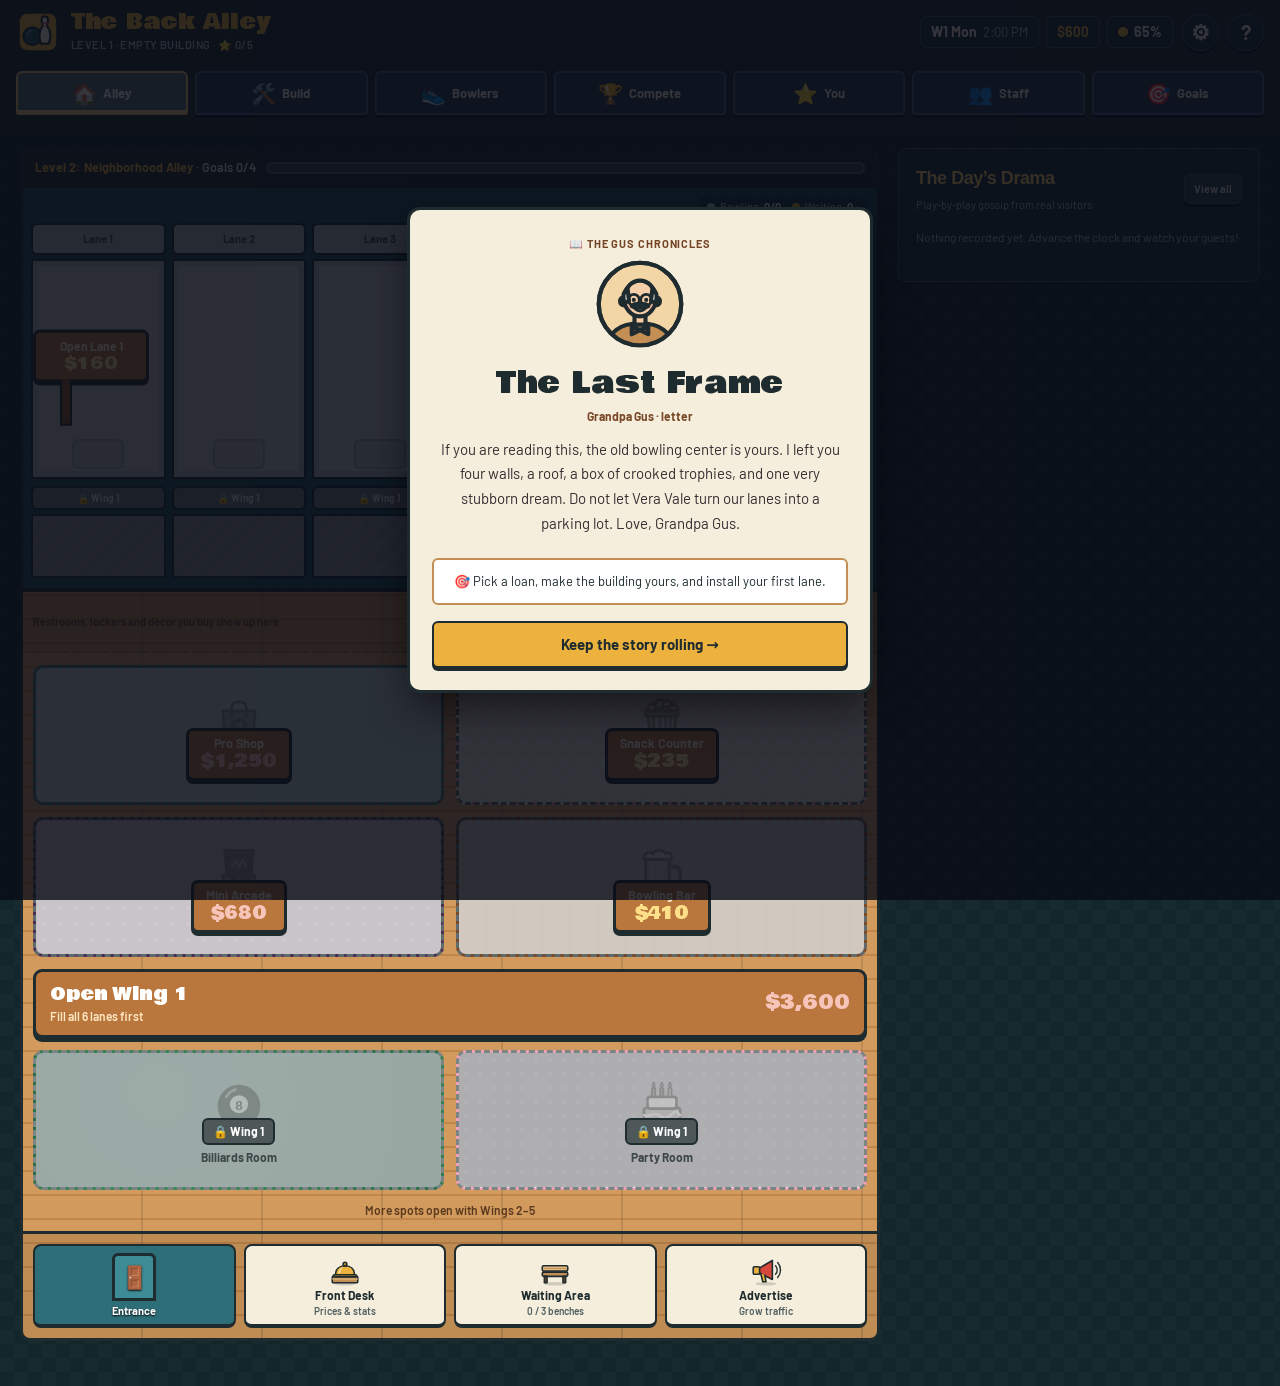
==== commit c3aeafc6: "Add files via upload" ====
--- a/PLAYABLE_DEMO.html
+++ b/PLAYABLE_DEMO.html
@@ -3,7 +3,7 @@
 <html lang="en">
 <head>
 <meta charset="utf-8"/><meta content="width=device-width,initial-scale=1" name="viewport"/>
-<title>From Gutter to Glory — v1.06</title><style>:root{color-scheme:dark;--bg:#0b1524;--panel:#17283b;--card:#22374c;--edge:#39526d;--txt:#f6f4e9;--muted:#adc0cd;--gold:#f7c777;--green:#8cdec0;--red:#f0a7a1;--blue:#96d4f8}*{box-sizing:border-box}body{margin:0;font-family:ui-rounded,system-ui,-apple-system,'Segoe UI',sans-serif;color:var(--txt);background:radial-gradient(ellipse at 50% -25%,#344968,#0b1524 67%);font-size:15px;line-height:1.45;min-height:100vh}h1,h2,h3,p{margin:0}h1{font-size:clamp(23px,3vw,30px);line-height:1.1}h2{font-size:17px}h3{font-size:14px}p{margin-top:5px}small,.small{font-size:12px}.tiny{font-size:11px}.muted{color:var(--muted)}.eyebrow{display:inline-block;font-weight:900;font-size:11px;letter-spacing:1.6px;color:var(--gold)}strong,b{font-weight:850}button,input{font:inherit}button{border:1px solid #536d86;background:#2e4761;border-radius:11px;color:var(--txt);padding:10px 13px;cursor:pointer;font-weight:750;transition:background .15s,transform .15s}button:hover:not(:disabled){background:#426383;transform:translateY(-1px)}button:active:not(:disabled){transform:translateY(0)}button:disabled{opacity:.43;cursor:not-allowed}button.primary{background:var(--gold);border-color:#ffe6b0;color:#283448;font-weight:900}button.primary:hover:not(:disabled){background:#ffda98}.mini{padding:6px 9px;font-size:11px}.full{display:block;width:100%;margin-top:12px}.hidden{display:none!important}.badge{display:inline-flex;align-items:center;border:1px solid #46627a;color:#d7e7f2;background:#284158;border-radius:100px;padding:6px 11px;font-size:12px;font-weight:800;white-space:nowrap}.badge.warm{border-color:#c19650;background:#5b4736;color:#ffe1a5}.badge.good{border-color:#457d71;background:#214b49;color:#9aeed6}.badge.warn{border-color:#96695e;background:#57383d;color:#ffbcae}.meter{background:#0c1c2f;border:1px solid #38516a;border-radius:30px;height:11px;overflow:hidden}.meter>div{height:100%;background:linear-gradient(90deg,#8ee3c4,#f5c47b);transition:width .25s}.hud{z-index:12;position:sticky;top:0;display:flex;justify-content:space-between;align-items:center;gap:16px;flex-wrap:wrap;padding:10px max(16px,calc((100vw - 1360px)/2));background:#101d2ce9;backdrop-filter:blur(12px);border-bottom:1px solid #3c536c}.brand{display:flex;align-items:center;gap:11px}.brandmark{width:43px;height:43px;background:#2b4052;border:1px solid #6e7c7c;border-radius:12px;display:grid;place-items:center;font-size:24px}.brand small{display:block;color:var(--gold);letter-spacing:1.2px;font-weight:800;font-size:10px}.brand strong{display:block;font-size:18px}.hudstats{display:flex;gap:8px;align-items:center;flex-wrap:wrap}.hudstats span{background:#24384c;border:1px solid #405a72;border-radius:11px;padding:7px 11px;white-space:nowrap;font-size:12px}.hudstats b{font-size:15px;color:white}.shell{max-width:1400px;margin:auto;padding:15px 20px 45px}.nav{display:grid;grid-template-columns:repeat(5,1fr);gap:9px;margin-bottom:18px}.nav button{min-height:62px;display:flex;align-items:center;justify-content:center;gap:9px;background:#1c2c41;font-size:14px;border-radius:14px;border:1px solid #3e5470}.nav button.active{background:#405f70;outline:2px solid #dbaa65;outline-offset:-2px}.icon-art{position:relative;display:inline-flex;align-items:center;justify-content:center;font-size:23px;width:30px;height:30px;flex-shrink:0}.icon-art img{position:absolute;inset:0;width:100%;height:100%;object-fit:contain}.nav .icon-art{width:28px;height:28px}.tab{display:none}.tab.active{display:block}.headline{display:flex;justify-content:space-between;align-items:center;flex-wrap:wrap;gap:10px;margin:5px 0 17px}.headline p{max-width:800px}.alleyLayout{display:grid;grid-template-columns:minmax(0,1.75fr) minmax(275px,.72fr);gap:15px}.column{display:flex;flex-direction:column;gap:13px}.panel{background:linear-gradient(142deg,#1d3146,#17283b);border:1px solid var(--edge);border-radius:17px;padding:17px;box-shadow:0 8px 18px #020a1330}.sectionhead{display:flex;align-items:center;justify-content:space-between;gap:8px;margin-bottom:12px}.rightRail .panel{padding:14px}.eventsPanel{min-height:270px}.eventList{height:208px;overflow:auto;display:flex;flex-direction:column;gap:7px;padding-right:3px}.event{padding:8px 9px 8px 11px;border-left:3px solid #6f8faf;background:#122337;border-radius:3px 9px 9px 3px;display:flex;gap:8px;align-items:flex-start;font-size:12px}.event .eventTime{color:#edcb90;flex-shrink:0;font-size:10px;font-weight:850;margin-top:2px;min-width:43px}.event.bowling{border-color:#8ce0c3}.event.snack{border-color:#ffc87a}.event.feedback,.event.left{border-color:#e2a3a1}.event.waiting{border-color:#efc37a}.pulseCards{display:grid;grid-template-columns:1fr 1fr;gap:8px}.pulseCard{padding:11px;border:1px solid #3b5671;background:#10243a;border-radius:11px}.pulseCard span{display:block;color:#aec6d8;font-size:11px}.pulseCard b{display:block;font-size:17px;margin-top:2px}.goal{background:#162c40;border:1px dashed #748ca1;border-radius:12px;padding:12px;font-size:13px}.goal b{color:var(--gold)}
+<title>From Gutter to Glory — v1.07</title><style>:root{color-scheme:dark;--bg:#0b1524;--panel:#17283b;--card:#22374c;--edge:#39526d;--txt:#f6f4e9;--muted:#adc0cd;--gold:#f7c777;--green:#8cdec0;--red:#f0a7a1;--blue:#96d4f8}*{box-sizing:border-box}body{margin:0;font-family:ui-rounded,system-ui,-apple-system,'Segoe UI',sans-serif;color:var(--txt);background:radial-gradient(ellipse at 50% -25%,#344968,#0b1524 67%);font-size:15px;line-height:1.45;min-height:100vh}h1,h2,h3,p{margin:0}h1{font-size:clamp(23px,3vw,30px);line-height:1.1}h2{font-size:17px}h3{font-size:14px}p{margin-top:5px}small,.small{font-size:12px}.tiny{font-size:11px}.muted{color:var(--muted)}.eyebrow{display:inline-block;font-weight:900;font-size:11px;letter-spacing:1.6px;color:var(--gold)}strong,b{font-weight:850}button,input{font:inherit}button{border:1px solid #536d86;background:#2e4761;border-radius:11px;color:var(--txt);padding:10px 13px;cursor:pointer;font-weight:750;transition:background .15s,transform .15s}button:hover:not(:disabled){background:#426383;transform:translateY(-1px)}button:active:not(:disabled){transform:translateY(0)}button:disabled{opacity:.43;cursor:not-allowed}button.primary{background:var(--gold);border-color:#ffe6b0;color:#283448;font-weight:900}button.primary:hover:not(:disabled){background:#ffda98}.mini{padding:6px 9px;font-size:11px}.full{display:block;width:100%;margin-top:12px}.hidden{display:none!important}.badge{display:inline-flex;align-items:center;border:1px solid #46627a;color:#d7e7f2;background:#284158;border-radius:100px;padding:6px 11px;font-size:12px;font-weight:800;white-space:nowrap}.badge.warm{border-color:#c19650;background:#5b4736;color:#ffe1a5}.badge.good{border-color:#457d71;background:#214b49;color:#9aeed6}.badge.warn{border-color:#96695e;background:#57383d;color:#ffbcae}.meter{background:#0c1c2f;border:1px solid #38516a;border-radius:30px;height:11px;overflow:hidden}.meter>div{height:100%;background:linear-gradient(90deg,#8ee3c4,#f5c47b);transition:width .25s}.hud{z-index:12;position:sticky;top:0;display:flex;justify-content:space-between;align-items:center;gap:16px;flex-wrap:wrap;padding:10px max(16px,calc((100vw - 1360px)/2));background:#101d2ce9;backdrop-filter:blur(12px);border-bottom:1px solid #3c536c}.brand{display:flex;align-items:center;gap:11px}.brandmark{width:43px;height:43px;background:#2b4052;border:1px solid #6e7c7c;border-radius:12px;display:grid;place-items:center;font-size:24px}.brand small{display:block;color:var(--gold);letter-spacing:1.2px;font-weight:800;font-size:10px}.brand strong{display:block;font-size:18px}.hudstats{display:flex;gap:8px;align-items:center;flex-wrap:wrap}.hudstats span{background:#24384c;border:1px solid #405a72;border-radius:11px;padding:7px 11px;white-space:nowrap;font-size:12px}.hudstats b{font-size:15px;color:white}.shell{max-width:1400px;margin:auto;padding:15px 20px 45px}.nav{display:grid;grid-template-columns:repeat(5,1fr);gap:9px;margin-bottom:18px}.nav button{min-height:62px;display:flex;align-items:center;justify-content:center;gap:9px;background:#1c2c41;font-size:14px;border-radius:14px;border:1px solid #3e5470}.nav button.active{background:#405f70;outline:2px solid #dbaa65;outline-offset:-2px}.icon-art{position:relative;display:inline-flex;align-items:center;justify-content:center;font-size:23px;width:30px;height:30px;flex-shrink:0}.icon-art img{position:absolute;inset:0;width:100%;height:100%;object-fit:contain}.nav .icon-art{width:28px;height:28px}.tab{display:none}.tab.active{display:block}.headline{display:flex;justify-content:space-between;align-items:center;flex-wrap:wrap;gap:10px;margin:5px 0 17px}.headline p{max-width:800px}.alleyLayout{display:grid;grid-template-columns:minmax(0,1.75fr) minmax(275px,.72fr);gap:15px}.column{display:flex;flex-direction:column;gap:13px}.panel{background:linear-gradient(142deg,#1d3146,#17283b);border:1px solid var(--edge);border-radius:17px;padding:17px;box-shadow:0 8px 18px #020a1330}.sectionhead{display:flex;align-items:center;justify-content:space-between;gap:8px;margin-bottom:12px}.rightRail .panel{padding:14px}.eventsPanel{min-height:270px}.eventList{height:208px;overflow:auto;display:flex;flex-direction:column;gap:7px;padding-right:3px}.event{padding:8px 9px 8px 11px;border-left:3px solid #6f8faf;background:#122337;border-radius:3px 9px 9px 3px;display:flex;gap:8px;align-items:flex-start;font-size:12px}.event .eventTime{color:#edcb90;flex-shrink:0;font-size:10px;font-weight:850;margin-top:2px;min-width:43px}.event.bowling{border-color:#8ce0c3}.event.snack{border-color:#ffc87a}.event.feedback,.event.left{border-color:#e2a3a1}.event.waiting{border-color:#efc37a}.pulseCards{display:grid;grid-template-columns:1fr 1fr;gap:8px}.pulseCard{padding:11px;border:1px solid #3b5671;background:#10243a;border-radius:11px}.pulseCard span{display:block;color:#aec6d8;font-size:11px}.pulseCard b{display:block;font-size:17px;margin-top:2px}.goal{background:#162c40;border:1px dashed #748ca1;border-radius:12px;padding:12px;font-size:13px}.goal b{color:var(--gold)}
 /* Interactive miniature alley */
 .scene{height:465px;border-radius:19px;border:4px solid #4c6b83;overflow:hidden;position:relative;background:linear-gradient(160deg,#567d88 0 18%,#7b8465 18% 25%,#856c59 25% 100%);isolation:isolate;box-shadow:inset 0 12px 18px #0002,0 12px 30px #0004}.scene.neighborhood{background:linear-gradient(155deg,#4b7186 0 20%,#586c7c 20% 29%,#766455 29%)}.scene.league{background:linear-gradient(155deg,#4a5e82 0 22%,#475879 22% 31%,#6e5962 31%)}.scene.regional{background:linear-gradient(155deg,#413f76 0 22%,#576080 22% 31%,#705967 31%)}.sceneImage{position:absolute;inset:0;width:100%;height:100%;object-fit:cover;opacity:.53;z-index:0}.sceneCurtain{position:absolute;inset:0;background:linear-gradient(#050a1955 0%,transparent 32%,#100c170c 86%);z-index:0;pointer-events:none}.scene:after{content:'';position:absolute;inset:20% 2% 8% 8%;border:7px solid #34414c;background:repeating-linear-gradient(90deg,#655747 0 30px,#6e6252 31px 33px);border-radius:9px;z-index:0;pointer-events:none}.scene.backyard:after{border:7px dashed #b4a282;background:repeating-linear-gradient(90deg,#927852 0 30px,#9b7d56 31px 33px)}.sceneMarquee{position:absolute;top:11px;left:13px;z-index:4;background:#112235e8;border:2px solid #edd29a;border-radius:10px;padding:6px 11px;font-size:14px;font-weight:1000;text-shadow:0 2px 2px #000}.sceneMarquee small{display:block;font-size:9px;letter-spacing:1.7px;color:#bcdae9}.entrance{position:absolute;z-index:2;left:1%;bottom:11%;width:15%;height:39%;display:flex;flex-direction:column;justify-content:end;align-items:center;color:#faf7e4;font-size:9px;font-weight:900;text-shadow:0 1px 2px black}.entranceDoor{width:76%;height:80%;display:grid;place-items:center;background:#3b6e79;border:5px solid #c7a779;border-radius:11px;font-size:32px;box-shadow:inset 0 0 15px #0006}.hotspot{position:absolute;z-index:4;background:#10283bdb;border:1px solid #82a2b6;border-bottom:3px solid #d5ae6e;border-radius:12px;padding:7px;display:flex;flex-direction:column;align-items:center;justify-content:center;gap:0;min-width:80px;min-height:65px;box-shadow:0 6px 9px #09192955;font-size:12px}.hotspot:hover{background:#35536e}.hotspot .icon-art{font-size:30px;height:34px;width:38px}.hotspot small{font-size:9px;font-weight:600;color:#b6cbd6}.hotspot.desk{left:13%;top:31%}.hotspot.snack{left:13%;top:56%}.hotspot.arcade{right:2%;top:3%}.hotspot.shop{left:43%;top:3%}.sceneLaneBank{position:absolute;z-index:2;top:23%;left:32%;right:3%;bottom:9%;display:flex;gap:9px}.laneScene{border:4px solid #534b43;flex:1;border-radius:13px 13px 4px 4px;position:relative;background:repeating-linear-gradient(90deg,#d4b183 0 10px,#c9a577 10px 21px);box-shadow:inset 0 0 0 3px #e6ca9b,0 8px 3px #15223399;overflow:hidden;min-width:0;padding:0;transition:filter .2s}.laneScene:hover{filter:brightness(1.14)}.laneScene:before{content:'◆ ◆ ◆';position:absolute;top:8px;left:0;right:0;color:#faf1e3;text-shadow:0 1px 2px #111;font-size:17px}.laneScene .laneNumber{position:absolute;top:35px;left:50%;transform:translateX(-50%);background:#203849dd;border:1px solid #cdb387;padding:3px 10px;border-radius:30px;font-size:11px;white-space:nowrap}.laneScene .laneAvatar{position:absolute;bottom:30%;left:50%;transform:translateX(-50%);font-size:30px;animation:bobbing 1.6s ease-in-out infinite}.laneScene .laneStatus{position:absolute;bottom:6px;left:4px;right:4px;background:#142b3dd9;color:#c9dfeb;padding:5px 2px;border-radius:8px;font-size:10px;overflow:hidden;text-overflow:ellipsis;white-space:nowrap}.laneScene .laneDamage{position:absolute;top:0;left:0;right:0;height:4px;background:#dd936a}.laneScene .laneDamage>div{background:#81d5b6;height:100%}.laneScene .lane-image{position:absolute;width:100%;height:100%;inset:0;object-fit:cover;opacity:.55;pointer-events:none}.sceneLegend{z-index:6;position:absolute;bottom:8px;right:11px;background:#142839e9;border:1px solid #6f8393;border-radius:30px;padding:5px 10px;display:flex;gap:10px;font-size:11px}.sceneLegend b{color:var(--gold)}.visitorLayer{pointer-events:none;position:absolute;z-index:5;inset:0}.visitor{--shirt:#e49a78;position:absolute;left:2%;top:83%;width:19px;height:29px;border:0;transition:left 2.1s ease,top 2.1s ease;filter:drop-shadow(1px 2px 2px #091523);display:block}.visitor:before{content:'';position:absolute;left:3px;top:0;border-radius:50%;width:14px;height:13px;background:#e9bc92;border:1px solid #0006}.visitor:after{content:'';position:absolute;top:12px;left:0;width:19px;height:16px;border-radius:6px 6px 2px 2px;background:var(--shirt);border:1px solid #0005}.visitor.hasImage::before,.visitor.hasImage::after{display:none}.visitor img{width:100%;height:100%;object-fit:contain}.visitor span{position:absolute;top:-13px;left:-3px;font-size:10px;color:#fff;white-space:nowrap;background:#183143ab;border-radius:4px;padding:0 3px}.timeControls{display:flex;justify-content:space-between;align-items:center;gap:10px;flex-wrap:wrap;background:#1b2d40;border-radius:14px;border:1px solid #344e66;padding:12px}.clockText strong{display:block;font-size:13px}.clockText span{display:block;font-size:11px;color:#aec5d1}.timeButtons{display:flex;gap:6px;flex-wrap:wrap}.timeButtons button{font-size:12px}.hourTrack{height:6px;background:#163046;border-radius:20px;overflow:hidden;margin-top:-12px}.hourTrack>div{height:100%;background:var(--gold);transition:width .2s}.kpiTiles{display:grid;grid-template-columns:repeat(4,minmax(0,1fr));gap:8px}.kpiTiles button{background:#203349;border:1px solid #435e75;text-align:left;padding:12px;min-width:0}.kpiTiles span{display:block;font-size:11px;color:#b4c4d4}.kpiTiles strong{display:block;font-size:23px;margin-top:1px}.manageSummary{display:grid;grid-template-columns:repeat(3,1fr);gap:12px;margin:0 0 15px}.feature{display:flex;align-items:center;flex-direction:column;background:#1c354b;min-height:120px}.featIcon{font-size:31px}.feature small{color:var(--muted);font-size:11px}.laneTiles{display:grid;grid-template-columns:repeat(3,minmax(0,1fr));gap:10px}.laneTile{border:1px solid #4a6480;background:#1b344b;border-radius:13px;padding:15px;text-align:left;cursor:pointer}.laneTile .meter{margin:9px 0}.laneTile b{font-size:17px}.upgradeTiles{display:grid;grid-template-columns:repeat(4,minmax(0,1fr));gap:12px}.upgrade{display:flex;flex-direction:column;align-items:center;text-align:center;gap:5px;background:#1d3449;border:1px solid #3c5871;border-radius:14px;padding:14px;min-height:186px}.upgrade .icon-art{width:45px;height:45px;font-size:38px}.upgrade h3{font-size:13px}.upgrade p{font-size:11px;color:#bacbd6;flex:1}.upgrade button{width:100%;font-size:12px}.upgrade.done{background:#21463f;border-color:#4c8c78}.roster{display:flex;gap:10px;flex-wrap:wrap;margin-bottom:15px}.rosterChoice{flex:1;min-width:150px;display:flex;gap:9px;align-items:center;text-align:left}.rosterChoice.active{background:#486575;border-color:var(--gold)}.rosterChoice small{display:block;color:#c1d3dd}.portrait{width:60px;height:60px;font-size:37px;border:2px solid #6a889b;background:#355067;border-radius:50%;overflow:hidden}.portrait img{object-fit:cover}.athleteBanner{display:flex;gap:15px;align-items:center;margin-bottom:15px}.athleteBanner .portrait{height:80px;width:80px;font-size:50px}.athleteBanner h2{font-size:23px}.skillGrid{display:grid;grid-template-columns:repeat(4,minmax(0,1fr));gap:12px}.skillBox{border-radius:12px;background:#152c41;border:1px solid #344e68;padding:12px}.skillBox .meter{margin:8px 0 12px}.skillBox button{font-size:11px;width:100%}.skillTop{display:flex;justify-content:space-between;gap:5px;font-size:12px}.tournaments{display:grid;grid-template-columns:repeat(2,minmax(0,1fr));gap:12px}.tournament{border:1px solid #46627c;background:#1d3349;border-radius:15px;padding:17px;display:flex;align-items:center;gap:13px}.tournament .icon-art{font-size:33px;width:52px;height:52px}.tournament h3{font-size:17px}.tournament p{font-size:12px;color:#b7c8d9;margin-bottom:5px}.tournament button{margin-left:auto;white-space:nowrap}.practice{margin-top:17px}.practice summary{cursor:pointer;font-weight:900}.practiceSliders{display:grid;grid-template-columns:repeat(3,minmax(0,1fr));gap:15px;margin:13px 0}.practiceSliders label{display:flex;flex-direction:column;font-size:12px}.practiceSliders input{width:100%;accent-color:var(--gold)}.youGrid{display:grid;grid-template-columns:minmax(280px,.8fr) 1.2fr;gap:15px}.ownerStage{text-align:center}.ownerAvatar{height:280px;border-radius:15px;background:radial-gradient(ellipse at bottom,#536a91,#213c58 75%);border:1px solid #5a7692;position:relative;overflow:hidden;margin-bottom:14px}.avatarGlow{position:absolute;width:210px;height:210px;border-radius:50%;left:50%;top:15%;transform:translateX(-50%);background:#f3b87030;filter:blur(18px)}.avatarShape{position:absolute;bottom:0;left:50%;transform:translateX(-50%);width:160px;height:245px}.avatarHead{position:absolute;background:#e9bd91;width:90px;height:100px;border-radius:47% 47% 44% 44%;top:18px;left:35px;border:3px solid #986e61;display:grid;place-items:center;color:#573c42;font-size:27px;z-index:2}.avatarHair{position:absolute;width:101px;height:113px;border-radius:53px 53px 40px 40px;background:#39334b;top:6px;left:28px;z-index:1}.avatarNeck{position:absolute;width:30px;height:27px;background:#dca87d;left:65px;top:100px}.avatarBody{position:absolute;left:10px;top:114px;width:140px;height:122px;border-radius:50px 50px 0 0;background:linear-gradient(90deg,#d58a6c,#eea38a);border:3px solid #82576b;font-size:50px;display:grid;place-items:center;z-index:3}.avatarLeg{position:absolute;top:226px;width:45px;height:65px;background:#3a4666;border-radius:8px}.avatarLeg.left{left:30px}.avatarLeg.right{right:30px}.ownerArt{position:absolute;inset:0;z-index:5;pointer-events:none}.ownerArt img{height:100%;width:100%;object-fit:contain}.ownerStage .badge{margin:6px}.ownerStage p{margin:12px 0}.ownerStage .meter{margin:12px auto;width:85%}.ownerSkill{display:flex;gap:12px;align-items:center;justify-content:space-between;padding:13px 0;border-bottom:1px solid #3d536e}.ownerSkill:last-child{border-bottom:0}.ownerSkill p{font-size:12px;color:var(--muted)}.ownerSkill button{white-space:nowrap}.settings{margin-top:15px}.settings summary{cursor:pointer;font-weight:850}.settings .buttons{display:flex;gap:8px;margin-top:14px}
 /* Facility drawer */
@@ -768,11 +768,167 @@
  .nav{display:grid!important;grid-template-columns:repeat(7,minmax(0,1fr))!important;grid-auto-flow:row!important;gap:3px!important;overflow:visible!important}
  .nav button{min-width:0!important;width:auto!important;font-size:9px!important;letter-spacing:0;padding:4px 0!important}
 }
-/* fixtures and decor share one strip above Shops & Activities */
-.sceneFloorAmenities{display:none!important}
-.scene .sceneWallDecor{top:34px!important;right:12%;max-width:none!important;flex-wrap:nowrap;gap:6px;overflow:visible}
-@media(max-width:700px){.scene .sceneWallDecor{top:30px!important;right:23%;gap:3px}}
-@media(max-width:400px){.scene .sceneWallDecor{gap:2px}.scene .sceneWallDecor .worldAmenity{min-width:21px;min-height:21px;padding:1px}}
+
+/* =====================================================================
+ * v1.07 — fixed alley floor plan (lanes on top, shops below, lobby at the door)
+ * ===================================================================== */
+#alley .alleyLayout{display:block}
+.alleyFloor{position:relative;display:flex;flex-direction:column;border:3px solid var(--ink);border-radius:10px;overflow:hidden;
+ --wood:#D39A5D;--wood-d:#C2864B;
+ background-color:var(--wood);
+ background-image:repeating-linear-gradient(90deg,transparent 0 118px,#0000001c 118px 120px),repeating-linear-gradient(0deg,var(--wood) 0 22px,var(--wood-d) 22px 24px)}
+body.largeText .alleyFloor{font-size:110%}
+.alleyFloor .visitorLayer{position:absolute;inset:0;z-index:6;pointer-events:none}
+
+/* goals strip */
+.alleyFloor .goalStrip{display:flex;align-items:center;gap:10px;width:100%;border:0;border-bottom:3px solid var(--ink);border-radius:0;background:var(--ink);color:var(--pin);padding:8px 12px;font-size:12.5px;text-align:left;min-height:0;box-shadow:none}
+.goalStripText{flex:0 1 auto;white-space:nowrap;overflow:hidden;text-overflow:ellipsis}
+.goalStripText b{color:var(--marquee)}
+.goalStripBar{flex:1 1 90px;height:12px;border-radius:6px;background:#f6eedc22;overflow:hidden;border:2px solid #f6eedc33;min-width:60px}
+.goalStripBar>span{display:block;height:100%;background:var(--marquee);transition:width .4s ease}
+
+/* lane hall */
+.laneHall{background:#1F4E57;background-image:radial-gradient(#ffffff10 1px,transparent 1.5px);background-size:14px 14px;padding:8px 8px 10px;border-bottom:4px solid var(--ink);position:relative}
+.laneHallWall{display:flex;justify-content:flex-end;margin-bottom:6px}
+.occupancy{display:inline-flex;align-items:center;gap:5px;font-size:11px;color:#d7e7e4;background:#00000033;border-radius:20px;padding:3px 10px}
+.occupancy b{color:#fff;margin-right:6px}
+.occupancy .dot{width:8px;height:8px;border-radius:50%;display:inline-block}.dot.go{background:#9AD8BC}.dot.wait{background:var(--marquee)}
+.laneBank{display:grid!important;grid-template-columns:repeat(6,minmax(0,1fr));gap:7px 6px;position:static!important;inset:auto!important;width:auto!important;height:auto!important}
+.laneSlot{display:flex;flex-direction:column;gap:4px;min-width:0;position:relative}
+.laneTab{display:flex;flex-direction:column;align-items:center;justify-content:center;min-height:32px;border:2px solid var(--ink);border-radius:6px;background:#AEB8B8;color:#45524F;font-weight:700;font-size:11px;line-height:1.1;white-space:nowrap;overflow:hidden;padding:2px}
+.laneTab b{font-weight:700;font-size:10px;opacity:.9}
+.laneSlot.owned .laneTab{background:#3C7FB8;color:#fff}
+.laneSlot.locked .laneTab{background:#6E7979;color:#d7dddb;font-size:10px}
+.laneSlot .laneScene,.laneSlot .laneGhost{position:relative!important;inset:auto!important;width:100%!important;height:clamp(118px,24vw,220px)!important;margin:0!important;flex:none!important;min-height:0!important}
+.laneSlot .laneGhost{display:block;border:2px solid var(--ink)!important;border-radius:3px!important;background:#C3CBCB!important;opacity:1!important;box-shadow:inset 0 0 0 5px #AFB8B8,inset 0 -30px 0 -24px #AFB8B8!important}
+.laneSlot .laneGhost:after{content:'';position:absolute;left:30%;right:30%;bottom:8px;height:12%;border:2px solid #9AA5A5;border-radius:6px;background:#B6BFBF}
+.laneSlot.locked .laneGhost{background:repeating-linear-gradient(135deg,#8E9898 0 8px,#859090 8px 16px)!important;box-shadow:none!important}
+.laneSlot.locked .laneGhost:after{display:none}
+.laneSlot.building .laneGhost{background:repeating-linear-gradient(135deg,#EDB23E 0 10px,#2a2f2f 10px 20px)!important}
+.laneSign{position:absolute;z-index:4;left:50%;top:44%;transform:translate(-50%,-50%);display:flex;flex-direction:column;align-items:center;gap:1px;
+ min-width:116px;padding:7px 10px;border:3px solid var(--ink)!important;border-radius:7px!important;background:#B9763D!important;color:#FFF3DA!important;box-shadow:0 3px 0 var(--ink)!important;white-space:nowrap;line-height:1.1}
+.laneSign:before{content:'';position:absolute;left:50%;top:100%;width:8px;height:44px;margin-left:-4px;background:#8A5528;border:2px solid var(--ink);border-top:0;z-index:-1}
+.laneSign b{font-size:12px;font-weight:700}
+.laneSign strong{font-family:var(--sign);font-weight:400;font-size:17px;color:#FFE08A;letter-spacing:.01em}
+.laneSign[data-short] strong{color:#F7C4B9}
+.laneSign.building{background:var(--ink)!important;min-width:0;padding:5px 7px}
+.laneSign.building:before{display:none}
+.laneSign.building small{font-size:10px;color:#ffe08a}
+.laneSlot.edgeL .laneSign{left:0;transform:translate(0,-50%)}.laneSlot.edgeL .laneSign:before{left:28px}
+.laneSlot.edgeR .laneSign{left:auto;right:0;transform:translate(0,-50%)}.laneSlot.edgeR .laneSign:before{left:auto;right:24px}
+.laneSlot .laneScene .laneStatus{left:3px!important;right:3px!important;bottom:4px!important;font-size:10px!important;padding:3px 1px!important}
+.laneHall .constructionRibbon{position:static!important;margin-top:8px;font-size:11px!important;background:#00000040!important;border-radius:6px;padding:5px 8px;color:#ffe9b0}
+
+/* decor strip: bought fixtures sit above the shops */
+.decorStrip{display:flex;align-items:center;gap:8px;padding:7px 10px;background:#00000018;border-bottom:2px dashed #00000026}
+.decorStrip .sceneWallDecor{position:static!important;display:flex;flex-wrap:wrap;gap:6px;flex:1;min-height:34px;max-width:none!important;align-items:center}
+.decorStrip .sceneWallDecor:empty:before{content:'Restrooms, lockers and decor you buy show up here';font-size:11px;color:#5a3a1f;font-weight:600}
+.decorStrip .worldAmenity{min-width:34px;min-height:34px;padding:3px;border:2px solid var(--ink);background:var(--pin);border-radius:7px;box-shadow:0 2px 0 var(--ink)}
+.decorStrip .worldAmenity .icon-art{width:26px!important;height:26px!important}
+.decorStrip .sceneStyle{position:static!important;flex:none;padding:6px 10px!important;font-size:12px!important}
+
+/* floor plan */
+.floorPlan{position:static!important;display:flex;flex-direction:column;gap:12px;padding:12px 10px;inset:auto!important;width:auto!important;height:auto!important;border:0!important;background:none!important}
+.floorPlan:before{content:none!important}
+.floorRow{display:grid;grid-template-columns:repeat(2,minmax(0,1fr));gap:12px}
+.floorSpot{position:relative;display:flex;flex-direction:column;align-items:center;justify-content:center;gap:4px;min-height:118px;padding:28px 8px 8px;border:3px solid var(--ink)!important;border-radius:10px!important;box-shadow:0 4px 0 #0000003a!important;overflow:visible;color:var(--ink);--room:#E9D9B8;background:var(--room)!important;font:inherit;text-align:center}
+.floorSpot.wide{grid-column:1/-1}
+.floorSpot .spotArt .icon-art{width:58px!important;height:58px!important;font-size:42px}
+.floorSpot .spotTag{position:absolute;top:-12px;left:50%;transform:translateX(-50%);background:#fff;border:2px solid var(--ink);border-radius:7px;padding:2px 9px;font-weight:700;font-size:12px;white-space:nowrap;box-shadow:0 2px 0 var(--ink);z-index:2;max-width:96%;overflow:hidden;text-overflow:ellipsis}
+.floorSpot .spotTag b{color:#2E6FA8}.floorSpot .spotTag i{font-style:normal;color:#B9763D}
+.floorSpot .spotCounter{display:flex;gap:4px;justify-content:center;min-height:0;background:#ffffffb0;border:2px solid var(--ink);border-radius:6px;padding:2px 6px}
+.floorSpot .spotCounter:empty{display:none}
+.floorSpot .spotCounter .icon-art{width:22px!important;height:22px!important;font-size:16px}
+.floorSpot .spotFlag{position:absolute;top:18px;right:6px;background:var(--stripe);color:#fff;border-radius:4px;padding:1px 5px;font-size:10px;font-weight:700;z-index:2}
+.floorSpot .spotCustom{position:absolute;bottom:6px;right:8px;font-size:14px}
+button.floorSpot.is-open:hover{filter:brightness(1.06)}
+/* faded: not bought yet */
+.floorSpot.is-available,.floorSpot.is-locked,.floorSpot.is-building{box-shadow:none!important;padding-top:10px}
+.floorSpot.is-available:before,.floorSpot.is-locked:before{content:'';position:absolute;inset:0;border-radius:7px;background:#E4E6E1;opacity:.82}
+.floorSpot.is-available{border-style:dashed!important;border-color:#5f6a6a!important}
+.floorSpot.is-locked{border-style:dashed!important;border-color:#7c8585!important}
+.floorSpot.is-locked:before{background:#A7AFAE;opacity:.9}
+.floorSpot.is-available .spotArt,.floorSpot.is-locked .spotArt{position:relative;filter:grayscale(1);opacity:.35}
+.floorSpot.is-locked .spotArt{opacity:.25}
+.floorSpot .spotSign{position:relative;z-index:2;display:flex;flex-direction:column;align-items:center;gap:1px;margin-top:-30px;padding:6px 12px;border:3px solid var(--ink);border-radius:7px;background:#B9763D;color:#FFF3DA;box-shadow:0 3px 0 var(--ink);line-height:1.1;max-width:100%}
+.floorSpot .spotSign b{font-size:12.5px;font-weight:700;white-space:nowrap;overflow:hidden;text-overflow:ellipsis;max-width:100%}
+.floorSpot .spotSign strong{font-family:var(--sign);font-weight:400;font-size:18px;color:#FFE08A}
+.floorSpot[data-short] .spotSign strong{color:#F7C4B9}
+.floorSpot.is-building{background:repeating-linear-gradient(135deg,#EDB23E 0 12px,#3a3f3f 12px 24px)!important}
+.floorSpot.is-building .spotArt{opacity:.5}
+.floorSpot .spotSign.building{background:var(--ink)}
+.floorSpot .spotSign.building small{color:#ffe08a;font-size:11px}
+.floorSpot .spotLock{position:relative;z-index:2;margin-top:-26px;background:#4E5858;color:#fff;border:2px solid var(--ink);border-radius:6px;padding:3px 9px;font-size:12px;font-weight:700}
+.floorSpot .spotName{position:relative;z-index:2;font-size:12px;font-weight:700;color:#3d4747}
+/* each room has its own floor */
+.spot-snack{--room:repeating-conic-gradient(#F6E7CF 0 25%,#EDA89B 0 50%) 0 0/20px 20px}
+.spot-bar{--room:repeating-linear-gradient(90deg,#7A4A2A 0 26px,#6A3F23 26px 28px)}
+.spot-proshop{--room:repeating-linear-gradient(0deg,#2E8C8F 0 18px,#2A8083 18px 20px)}
+.spot-arcade{--room:radial-gradient(#ffffff22 2px,transparent 2.5px) 0 0/16px 16px,#4B2C55}
+.spot-billiards{--room:radial-gradient(circle at 30% 30%,#3A8E5E,#2B6E47)}
+.spot-partyroom{--room:radial-gradient(#ffffffaa 2px,transparent 2.5px) 0 0/14px 14px,#F2A0B4}
+.spot-karaoke{--room:repeating-linear-gradient(45deg,#5B3A7A 0 14px,#523470 14px 28px)}
+.spot-bocce{--room:#E3C88E}
+.spot-minigolf{--room:repeating-linear-gradient(90deg,#6BBF59 0 30px,#62B151 30px 60px)}
+.spot-restaurant{--room:repeating-conic-gradient(#FFFFFF 0 25%,#9ED3CF 0 50%) 0 0/20px 20px}
+.spot-lasertag{--room:linear-gradient(#ffffff12 1px,transparent 1px) 0 0/16px 16px,linear-gradient(90deg,#ffffff12 1px,transparent 1px) 0 0/16px 16px,#233250}
+.spot-stage{--room:repeating-linear-gradient(90deg,#8E2F2F 0 12px,#7E2828 12px 24px)}
+.spot-banquet{--room:#F0D9A0}
+.floorSpot.is-open.spot-bar .spotTag,.floorSpot.is-open.spot-arcade .spotTag{border-color:var(--ink)}
+/* the next wing */
+.lockedRow{position:relative}
+.wingGate{display:flex;align-items:center;justify-content:space-between;gap:12px;width:100%;padding:10px 14px;border:3px solid var(--ink)!important;border-radius:9px!important;background:#B9763D!important;color:#FFF3DA!important;box-shadow:0 4px 0 var(--ink)!important;text-align:left}
+.wingGate span{display:flex;flex-direction:column;gap:1px}
+.wingGate b{font-family:var(--sign);font-weight:400;font-size:18px;color:#fff}
+.wingGate small{font-size:12px;color:#FFE9C4}
+.wingGate strong{font-family:var(--sign);font-weight:400;font-size:20px;color:#FFE08A;white-space:nowrap}
+.wingGate[data-short] strong{color:#F7C4B9}
+.wingGate.building{background:var(--ink)!important;display:block}
+.wingGate.building b{display:block}
+.moreWings{margin:0;text-align:center;font-size:12px;font-weight:600;color:#5a3a1f}
+
+/* lobby */
+.lobby{display:grid;grid-template-columns:repeat(4,minmax(0,1fr));gap:8px;padding:10px;background:#00000018;border-top:3px solid var(--ink)}
+.lobbySpot{position:relative!important;inset:auto!important;width:auto!important;height:auto!important;display:flex;flex-direction:column;align-items:center;justify-content:center;gap:2px;min-height:84px;padding:6px 4px;border:2px solid var(--ink)!important;border-bottom-width:4px!important;border-radius:8px!important;background:var(--pin)!important;color:var(--ink)!important;box-shadow:none!important;text-align:center}
+.lobbySpot .icon-art{width:34px!important;height:34px!important;font-size:26px}
+.lobbySpot b{font-size:12px;line-height:1.1}.lobbySpot small{font-size:10px;color:#4F5F60}
+.lobbySpot.entrance{background:#2E6E78!important;color:#fff!important;font-weight:700;font-size:11px}
+.lobbySpot .entranceDoor{position:static!important;width:44px!important;height:48px!important;border:3px solid var(--ink)!important;border-radius:6px 6px 0 0!important;background:#3E8C96!important;font-size:22px!important;box-shadow:none!important;display:grid;place-items:center}
+.lobbySpot .securityPost{position:absolute!important;inset:0!important;width:auto!important;height:auto!important;left:0!important;bottom:0!important}
+.alleyFloor:has(#sceneSecurity:not(.hidden)) .lobbySpot.entrance>span{visibility:hidden}
+
+/* Back Alley route: dark carpet instead of maple */
+body.noirMode .alleyFloor{--wood:#3A2B46;--wood-d:#33263E}
+body.noirMode .laneHall{background-color:#241A2E}
+body.noirMode .decorStrip .sceneWallDecor:empty:before,body.noirMode .moreWings{color:#E6CFE0}
+body.noirMode .laneSlot.owned .laneTab{background:#7B3F6E}
+body.noirMode .floorSpot .spotTag b{color:#7B3F6E}
+
+/* wide screens: the floor and the day's drama side by side */
+@media(min-width:1000px){
+ #alley{display:grid;grid-template-columns:minmax(0,860px) minmax(300px,1fr);column-gap:18px;align-items:start}
+ #alley>.alleyNotice{grid-column:1/-1}
+ #alley>.eventsPanel{margin-top:0!important;position:sticky;top:12px}
+ #alley>.eventsPanel .eventList{grid-template-columns:1fr!important;max-height:70vh!important}
+ .floorSpot{min-height:140px}
+}
+@media(max-width:430px){
+ .laneBank{gap:6px 4px}
+ .laneTab{font-size:9.5px;min-height:30px}.laneTab b{font-size:9px}
+ .laneSign{min-width:104px;padding:5px 8px}.laneSign b{font-size:11px}.laneSign strong{font-size:15px}
+ .floorRow{gap:10px}.floorPlan{padding:12px 8px;gap:14px}
+ .floorSpot{min-height:104px}
+ .floorSpot .spotArt .icon-art{width:48px!important;height:48px!important}
+ .floorSpot .spotTag{font-size:11px;padding:2px 7px}
+ .floorSpot .spotSign{padding:5px 8px}.floorSpot .spotSign b{font-size:11px}.floorSpot .spotSign strong{font-size:16px}
+ .lobby{gap:6px;padding:8px}.lobbySpot{min-height:76px}.lobbySpot b{font-size:10.5px}.lobbySpot small{font-size:9px}
+ .wingGate b{font-size:16px}.wingGate strong{font-size:17px}
+ .goalStrip{font-size:11.5px}
+}
+.laneSlot .laneGhost{overflow:visible!important}
+.laneSlot.locked .laneGhost{height:64px!important}
+.laneSlot.locked .laneTab{min-height:24px}
+.laneSlot .laneScene .lane-image{width:min(calc(100% - 14px),104px)!important;left:50%!important;transform:translateX(-50%)}
 </style>
 </head>
 <body>
@@ -785,22 +941,21 @@
 <button data-tab="employees"><span data-icon="nav.employees" data-emoji="👥"></span>Staff</button><button data-tab="goals"><span data-icon="nav.goals" data-emoji="🎯"></span>Goals</button></nav></header><main class="shell">
 <section class="tab active" id="alley"><div class="alleyNotice"><button class="stockWarn hidden" data-open="snacks" id="stockWarning">Snack stock low</button><button class="stockWarn hidden" data-open="bar" id="stockWarningBar">Bar stock low</button></div><div class="alleyLayout">
 <div class="column">
-<div aria-label="Interactive bowling alley scene" class="scene backyard" id="scene">
-<img alt="" class="sceneImage" hidden="" id="sceneImage"/>
-<div class="sceneCurtain"></div><div class="sceneMarquee" id="sceneMarquee"></div>
-<div class="entrance"><div class="entranceDoor">🚪</div><span>ENTRANCE</span></div><button type="button" id="sceneSecurity" class="securityPost hidden" data-open="security" title="Inspect the Night Security entrance"><b>Door security</b><small>Not installed</small></button>
-<button aria-label="Open front desk" class="hotspot desk" data-open="desk" id="sceneDesk"><span data-emoji="🛎️" data-icon="world.desk"></span><b>Front Desk</b><small>Prices &amp; stats</small></button>
-<button aria-label="Open snack menu" class="hotspot snack hidden" data-open="snacks" id="sceneSnack"><span data-emoji="🍿" data-icon="world.snack"></span><b>Snacks</b><small id="sceneSnackStock">Menu &amp; stock</small></button>
-<button aria-label="Manage waiting benches" class="hotspot benches" data-open="benches" id="sceneBenches"><span data-emoji="🪑" data-icon="world.benches"></span><b>Waiting Area</b><small id="sceneBenchLabel">0 benches</small></button>
-<button aria-label="Open advertising" class="hotspot ads" data-open="ads" id="sceneAds"><span data-emoji="📣" data-icon="world.ads"></span><b>Advertise</b><small id="sceneAdsLabel">Grow traffic</small></button>
-<button aria-label="Open bar" class="hotspot bar hidden" data-open="bar" id="sceneBar"><span data-emoji="🍹" data-icon="world.bar"></span><b>Bar</b><small id="sceneBarStock">Drinks &amp; stock</small></button>
-<button class="hotspot arcade hidden" data-open="arcade" id="sceneArcade"><span data-emoji="🕹️" data-icon="world.arcade"></span><b>Arcade</b></button>
-<button class="hotspot shop hidden" data-open="shop" id="sceneShop"><span data-emoji="🛍️" data-icon="world.proshop"></span><b>Pro Shop</b></button>
-<div aria-label="Purchased wall decorations" class="sceneWallDecor" id="sceneWallDecor"></div><div aria-label="Purchased guest amenities" class="sceneFloorAmenities" id="sceneFloorAmenities"></div><div aria-label="Placeable alley facilities" class="sceneRoomGrid" id="sceneRoomGrid"></div><button aria-label="Open decoration and guest facilities" class="sceneStyle" data-open="decor" id="sceneStyle">Customize <span id="sceneFixtures">your space</span></button>
-<div class="sceneLaneBank" id="sceneLanes"></div><div class="constructionRibbon" id="constructionRibbon"></div>
+<div aria-label="Your bowling alley floor" class="alleyFloor" id="scene">
+<img alt="" class="sceneImage" hidden="" id="sceneImage"/><div class="sceneMarquee" hidden id="sceneMarquee"></div>
+<button type="button" class="goalStrip" data-tab="goals" id="goalStrip" aria-label="Open goals"><span class="goalStripText" id="goalStripText">Goals</span><span class="goalStripBar"><span id="goalStripFill"></span></span></button>
+<section class="laneHall" aria-label="Bowling lanes"><div class="laneHallWall"><span class="occupancy"><span class="dot go"></span>Bowling <b id="occupancyCount">0/1</b><span class="dot wait"></span>Waiting <b id="waitingCount">0</b></span></div><div class="laneBank" id="sceneLanes"></div><div class="constructionRibbon" id="constructionRibbon"></div></section>
+<div class="decorStrip"><div aria-label="Fixtures and decor you have bought" class="sceneWallDecor" id="sceneWallDecor"></div><button aria-label="Open decoration and guest facilities" class="sceneStyle" data-open="decor" id="sceneStyle">Customize <span id="sceneFixtures">your space</span></button></div>
+<section class="floorPlan" aria-label="Shops and activities" id="sceneRoomGrid"></section>
+<section class="lobby" aria-label="Lobby">
+<div class="lobbySpot entrance"><div class="entranceDoor" aria-hidden="true">🚪</div><span>Entrance</span><button type="button" id="sceneSecurity" class="securityPost hidden" data-open="security" title="Inspect the Night Security entrance"><b>Door security</b><small>Not installed</small></button></div>
+<button aria-label="Open front desk" class="lobbySpot" data-open="desk" id="sceneDesk"><span data-emoji="🛎️" data-icon="world.desk"></span><b>Front Desk</b><small>Prices &amp; stats</small></button>
+<button aria-label="Manage waiting benches" class="lobbySpot" data-open="benches" id="sceneBenches"><span data-emoji="🪑" data-icon="world.benches"></span><b>Waiting Area</b><small id="sceneBenchLabel">0 benches</small></button>
+<button aria-label="Open advertising" class="lobbySpot" data-open="ads" id="sceneAds"><span data-emoji="📣" data-icon="world.ads"></span><b>Advertise</b><small id="sceneAdsLabel">Grow traffic</small></button>
+</section>
+<div hidden><span id="sceneSnack"></span><span id="sceneBar"></span><span id="sceneArcade"></span><span id="sceneShop"></span><span id="sceneSnackStock"></span><span id="sceneBarStock"></span><span id="sceneFloorAmenities"></span></div>
 <div aria-hidden="true" class="visitorLayer" id="visitorLayer"></div>
-<div class="sceneLegend"><span>🟢 Bowling <b id="occupancyCount">0/1</b></span><span>🟠 Waiting <b id="waitingCount">0</b></span></div>
-<button class="layoutExit hidden" id="exitLayout">✓ Done moving rooms</button></div>
+</div>
 
 
 
@@ -808,14 +963,14 @@
 
 </div><section class="panel eventsPanel"><div class="sectionhead"><div><h2>The Day’s Drama</h2><p class="muted tiny">Play-by-play gossip from real visitors</p></div><button class="mini" data-open="diary">View all</button></div><div class="eventList" id="miniEvents"></div></section>
 </section>
-<section class="tab" id="manage"><div class="headline"><div><span class="eyebrow">BUILD YOUR EMPIRE</span><h1>The Back Room</h1><p class="muted">Build, fix, decorate. No clipboard gymnastics required.</p></div><span class="badge" id="upgradeCount"></span></div><div aria-label="Build categories" class="buildNav"><button class="active" data-build-section="construction">Construction</button><button class="" data-build-section="lanes">Your Lanes</button><button class="" data-build-section="style">Customize</button><button class="" data-build-section="layout">Floor Plan</button><button data-build-section="future">Future Wings</button></div>
-
-
-
-
-
-
-<div class="buildSection active" data-section="construction"><section class="panel propertyPanel" id="propertyPanel"></section><section class="panel nightBuildPanel hidden" id="nightBuildPanel"></section><div class="manageSummary"><button class="feature" data-open="desk"><span class="featIcon">🛎️</span><strong>Front Desk</strong><small>Prices &amp; financials</small></button><button class="feature" data-open="snacks" id="manageSnack"><span class="featIcon">🍿</span><strong>Snack Menu</strong><small>Recipes &amp; inventory</small></button><button class="feature" data-open="parts"><span class="featIcon">⚙️</span><strong>Parts Room</strong><small id="manageParts">4 parts available</small></button></div><div class="manageSummary secondaryFeatures"><button class="feature" data-open="benches"><span class="featIcon">🪑</span><strong>Waiting Benches</strong><small id="manageBenches">Keep guests patient</small></button><button class="feature" data-open="ads"><span class="featIcon">📣</span><strong>Advertising</strong><small id="manageAds">Flyers, radio, television</small></button><button class="feature" data-open="bar"><span class="featIcon">🍹</span><strong>Bowling Bar</strong><small id="manageBar">Refreshments &amp; stock</small></button></div><section class="panel"><div class="sectionhead"><h2>Construction</h2><span class="badge" id="constructionCount">No projects underway</span></div><div class="constructionList" id="constructionList"></div></section><section class="panel"><div class="sectionhead"><h2>Expansions</h2><small class="muted">Upgrades unlock new spaces and menu items</small></div><div class="upgradeTiles" id="upgradeTiles"></div></section></div><div class="buildSection " data-section="lanes"><section class="panel"><div class="sectionhead"><h2>Your Lanes</h2><span class="badge" id="laneStatus"></span></div><div class="laneTiles" id="laneTiles"></div><div id="bulkLaneKits" class="bulkKits"></div><button class="primary full" data-buy-lane="true" id="buyLane">+ Order another lane</button><p class="muted tiny" style="margin-top:8px">No prerequisites — just the lane price. Installation takes two game days. The first property holds six lanes; new property wings eventually unlock 24 lanes.</p></section></div><div class="buildSection " data-section="style"><div class="panel makeoverPanel"><div class="sectionhead"><div><h2>Make It Yours</h2><p class="muted tiny">Paint, wall TVs, decor, restrooms, lockers and house-ball shelves</p></div><button class="primary" data-open="decor">Customize &amp; furnish →</button></div><div class="amenityBadges" id="installedAmenities"></div></div></div><div class="buildSection " data-section="layout"><div class="layoutToolbar"><div><strong>🧩 Alley Layout</strong><small id="layoutHint">Rooms occupy squares. Move them anytime, free.</small></div><button id="toggleLayout">✥ Rearrange rooms</button></div><div class="panel layoutInfo"><div class="sectionhead"><div><h2>Room Layout</h2><p class="muted tiny">Move facilities onto empty squares in the alley. Expansion needs the square immediately right of the room.</p></div><button data-tab="alley" id="goLayout">View layout</button></div><div class="roomUpgradeList" id="roomUpgradeList"></div></div></div><div class="buildSection" data-section="future"><section class="panel"><div class="sectionhead"><div><h2>Future Wings</h2><p class="muted small">A peek into the bigger property Gus dreamed of. These expansions are planned, not purchasable yet.</p></div></div><div id="futureWings" class="futureWingGrid"></div></section></div></section><section class="tab" id="employees"><div class="headline"><div><span class="eyebrow">THE PEOPLE BEHIND THE PINS</span><h1>Staff Room</h1><p class="muted">The popcorn doesn't pop itself. Keep your crew paid and happy.</p></div><span class="badge" id="staffPayBadge">$0/day payroll</span></div><div class="staffIntro panel"><b>📋 Counter rule:</b> Snacks, bar, and pro shop each need one employee; a two-square room needs two. Arcade games are self-service. Stock Clerk is optional and can order low inventory for delivery the next morning.</div><div class="staffRoles" id="staffRoles"></div><section class="panel" id="emergencyCoveragePanel"></section><section class="panel"><div class="sectionhead"><h2>Stockroom controls</h2><span class="badge" id="deliveryBadge"></span></div><div id="stockControls"></div></section><section class="panel"><h2>Your Team</h2><div class="staffList" id="staffList"></div></section><section id="staffConcernPanel" class="panel staffConcernPanel"></section></section><section class="tab" id="goals"><div class="goalNav" role="group" aria-label="Goals categories"><button class="active" data-goal-nav="story">Story</button><button data-goal-nav="ratings">Ratings</button><button data-goal-nav="regulars">Regulars</button><button data-goal-nav="progress">Progress</button></div><div class="goalSection" data-goal-section="story"><section id="storyPanel" class="panel storyPanel"></section><section id="tacticsPanel" class="panel tacticalBoard hidden"></section></div><div class="goalSection" data-goal-section="regulars"><section id="regularsPanel" class="panel regularsPanel"></section></div><div class="goalSection" data-goal-section="ratings"><section id="departmentsPanel" class="panel departmentsPanel"></section></div><div class="goalSection" data-goal-section="progress"><section id="specialtyPanel" class="panel specialtyPanel"></section><div class="headline"><div><span class="eyebrow">THE ROAD TO GLORY</span><h1>Goals &amp; Missions</h1><p class="muted">Earn Alley Stars by improving the building, then grow through satisfied visits and reputation.</p></div></div><section class="panel"><div class="sectionhead"><h2>Next alley upgrade</h2><span class="badge warm" id="goalLevelBadge"></span></div><div class="goal" id="nextGoal"></div></section><section class="panel"><h2>Side Quests</h2><div class="questGrid" id="goalSideQuests"></div></section></section>
+<section class="tab" id="manage"><div class="headline"><div><span class="eyebrow">BUILD YOUR EMPIRE</span><h1>The Back Room</h1><p class="muted">Build, fix, decorate. No clipboard gymnastics required.</p></div><span class="badge" id="upgradeCount"></span></div><div aria-label="Build categories" class="buildNav"><button class="active" data-build-section="construction">Construction</button><button class="" data-build-section="lanes">Your Lanes</button><button class="" data-build-section="style">Customize</button><button class="" data-build-section="layout">Room Upgrades</button><button data-build-section="future">Future Wings</button></div>
+
+
+
+
+
+
+<div class="buildSection active" data-section="construction"><section class="panel propertyPanel" id="propertyPanel"></section><section class="panel nightBuildPanel hidden" id="nightBuildPanel"></section><div class="manageSummary"><button class="feature" data-open="desk"><span class="featIcon">🛎️</span><strong>Front Desk</strong><small>Prices &amp; financials</small></button><button class="feature" data-open="snacks" id="manageSnack"><span class="featIcon">🍿</span><strong>Snack Menu</strong><small>Recipes &amp; inventory</small></button><button class="feature" data-open="parts"><span class="featIcon">⚙️</span><strong>Parts Room</strong><small id="manageParts">4 parts available</small></button></div><div class="manageSummary secondaryFeatures"><button class="feature" data-open="benches"><span class="featIcon">🪑</span><strong>Waiting Benches</strong><small id="manageBenches">Keep guests patient</small></button><button class="feature" data-open="ads"><span class="featIcon">📣</span><strong>Advertising</strong><small id="manageAds">Flyers, radio, television</small></button><button class="feature" data-open="bar"><span class="featIcon">🍹</span><strong>Bowling Bar</strong><small id="manageBar">Refreshments &amp; stock</small></button></div><section class="panel"><div class="sectionhead"><h2>Construction</h2><span class="badge" id="constructionCount">No projects underway</span></div><div class="constructionList" id="constructionList"></div></section><section class="panel"><div class="sectionhead"><h2>Expansions</h2><small class="muted">Upgrades unlock new spaces and menu items</small></div><div class="upgradeTiles" id="upgradeTiles"></div></section></div><div class="buildSection " data-section="lanes"><section class="panel"><div class="sectionhead"><h2>Your Lanes</h2><span class="badge" id="laneStatus"></span></div><div class="laneTiles" id="laneTiles"></div><div id="bulkLaneKits" class="bulkKits"></div><button class="primary full" data-buy-lane="true" id="buyLane">+ Order another lane</button><p class="muted tiny" style="margin-top:8px">No prerequisites — just the lane price. Installation takes two game days. The first property holds six lanes; new property wings eventually unlock 24 lanes.</p></section></div><div class="buildSection " data-section="style"><div class="panel makeoverPanel"><div class="sectionhead"><div><h2>Make It Yours</h2><p class="muted tiny">Paint, wall TVs, decor, restrooms, lockers and house-ball shelves</p></div><button class="primary" data-open="decor">Customize &amp; furnish →</button></div><div class="amenityBadges" id="installedAmenities"></div></div></div><div class="buildSection " data-section="layout"><div class="panel layoutInfo"><div class="sectionhead"><div><h2>Room Upgrades</h2><p class="muted tiny">Every shop and activity has its own spot on the alley floor. Expanding a room upgrades it to level 2 in place.</p></div><button data-tab="alley" id="goLayout">View the floor</button></div><div class="roomUpgradeList" id="roomUpgradeList"></div></div></div><div class="buildSection" data-section="future"><section class="panel"><div class="sectionhead"><div><h2>Future Wings</h2><p class="muted small">A peek into the bigger property Gus dreamed of. These expansions are planned, not purchasable yet.</p></div></div><div id="futureWings" class="futureWingGrid"></div></section></div></section><section class="tab" id="employees"><div class="headline"><div><span class="eyebrow">THE PEOPLE BEHIND THE PINS</span><h1>Staff Room</h1><p class="muted">The popcorn doesn't pop itself. Keep your crew paid and happy.</p></div><span class="badge" id="staffPayBadge">$0/day payroll</span></div><div class="staffIntro panel"><b>📋 Counter rule:</b> Snacks, bar, and pro shop each need one employee; a two-square room needs two. Arcade games are self-service. Stock Clerk is optional and can order low inventory for delivery the next morning.</div><div class="staffRoles" id="staffRoles"></div><section class="panel" id="emergencyCoveragePanel"></section><section class="panel"><div class="sectionhead"><h2>Stockroom controls</h2><span class="badge" id="deliveryBadge"></span></div><div id="stockControls"></div></section><section class="panel"><h2>Your Team</h2><div class="staffList" id="staffList"></div></section><section id="staffConcernPanel" class="panel staffConcernPanel"></section></section><section class="tab" id="goals"><div class="goalNav" role="group" aria-label="Goals categories"><button class="active" data-goal-nav="story">Story</button><button data-goal-nav="ratings">Ratings</button><button data-goal-nav="regulars">Regulars</button><button data-goal-nav="progress">Progress</button></div><div class="goalSection" data-goal-section="story"><section id="storyPanel" class="panel storyPanel"></section><section id="tacticsPanel" class="panel tacticalBoard hidden"></section></div><div class="goalSection" data-goal-section="regulars"><section id="regularsPanel" class="panel regularsPanel"></section></div><div class="goalSection" data-goal-section="ratings"><section id="departmentsPanel" class="panel departmentsPanel"></section></div><div class="goalSection" data-goal-section="progress"><section id="specialtyPanel" class="panel specialtyPanel"></section><div class="headline"><div><span class="eyebrow">THE ROAD TO GLORY</span><h1>Goals &amp; Missions</h1><p class="muted">Earn Alley Stars by improving the building, then grow through satisfied visits and reputation.</p></div></div><section class="panel"><div class="sectionhead"><h2>Next alley upgrade</h2><span class="badge warm" id="goalLevelBadge"></span></div><div class="goal" id="nextGoal"></div></section><section class="panel"><h2>Side Quests</h2><div class="questGrid" id="goalSideQuests"></div></section></section>
 <section class="tab" id="bowlers"><div class="headline"><div><span class="eyebrow">MEET YOUR TEAM</span><h1>Your Bowlers</h1><p class="muted">Build a team that can win championships for your alley.</p></div><button class="primary" id="recruit">+ Recruit · $320</button></div><div class="roster" id="roster"></div><div class="panel" id="bowlerDetail"></div><section class="panel" id="firstFramePanel"></section></section>
 <section class="tab" id="tournaments"><div class="headline"><div><span class="eyebrow">ROAD TO GLORY</span><h1>Leagues &amp; Tournaments</h1><p class="muted">Build six lanes to host weekly leagues. Train your bowlers to win tournaments.</p></div><span class="badge warm" id="trophyCount"></span></div><section id="bookingPanel" class="panel bookingPanel" aria-label="Event booking calendar"></section><div id="leagueBoard"></div><section id="legacyCircuit" class="panel hidden"></section><div class="tournaments" id="tournamentsList"></div><details class="panel practice"><summary>Optional Practice Bowling</summary><p class="muted small">An optional skill shot. This game is mainly about your growing alley.</p><span class="badge" id="practiceCount"></span><div class="practiceSliders"><label>Angle <b id="vAngle">0</b><input id="angle" max="10" min="-10" type="range" value="0"/></label><label>Spin <b id="vSpin">0</b><input id="spin" max="5" min="-5" type="range" value="0"/></label><label>Power <b id="vPower">94%</b><input id="power" max="100" min="60" type="range" value="94"/></label></div><button class="primary" id="roll">Roll</button> <span class="small" id="shotResult"></span></details></section>
 <section class="tab" id="you"><div class="headline"><div><span class="eyebrow">OWNER'S JOURNEY</span><h1>You, the Alley Owner</h1><p class="muted">Build your abilities right alongside your business.</p></div><span class="badge warm" id="ownerPoints">0 skill points</span></div>
@@ -844,14 +999,14 @@
 </section>
 <section class="panel settingPanel"><h2>Your Save</h2><p class="muted small">Your game saves on this browser and website automatically. For backup or moving between devices, export a file and import it in another browser.</p><div class="saveStatus" id="saveStatus">Saved locally in this browser</div><div class="settingsActions"><button id="save">Save now</button><button id="exportSave">⬇ Export save</button><button id="importSave">⬆ Import save</button><input type="file" id="importSaveFile" accept=".json,application/json" hidden/></div><p class="muted tiny">Local saves don't automatically sync across devices. Save files contain your game progress, not passwords.</p></section>
 <section class="panel settingPanel" id="franchisePanel"></section>
-<section class="panel settingPanel devTools"><small class="eyebrow">GAME BUILD v1.06 · PROGRESSION / PEOPLE / TERRITORY</small><h2>Development Testing</h2><p id="devPreviewAlert" class="devPreviewAlert hidden">🧪 PREVIEW: Developed test alley · Cloud sync OFF · Your real game is preserved separately.</p><button id="devExitPreview" class="hidden">⤺ Exit Preview &amp; Return to Real Game</button><p class="muted small">Developer-only shortcuts for story testing. These load a SEPARATE, prepared test scenario in place of the current game. They are not cheats or progression rewards.</p><div class="settingsActions"><button data-dev-scenario="decision">Jump to Rival Decision</button><button data-dev-scenario="backalley">Preview Developed Back Alley</button><button data-dev-scenario="legacy">Preview Developed Legacy</button></div><p class="muted tiny">A confirmation appears first. The preview has a separate browser-save key and cannot sync to your cloud account. A recovery copy is attempted; export a permanent backup too. Auto time is paused. Exit Preview restores your original session; refreshing also reloads your real save.</p></section>
+<section class="panel settingPanel devTools"><small class="eyebrow">GAME BUILD v1.07 · PROGRESSION / PEOPLE / TERRITORY</small><h2>Development Testing</h2><p id="devPreviewAlert" class="devPreviewAlert hidden">🧪 PREVIEW: Developed test alley · Cloud sync OFF · Your real game is preserved separately.</p><button id="devExitPreview" class="hidden">⤺ Exit Preview &amp; Return to Real Game</button><p class="muted small">Developer-only shortcuts for story testing. These load a SEPARATE, prepared test scenario in place of the current game. They are not cheats or progression rewards.</p><div class="settingsActions"><button data-dev-scenario="decision">Jump to Rival Decision</button><button data-dev-scenario="backalley">Preview Developed Back Alley</button><button data-dev-scenario="legacy">Preview Developed Legacy</button></div><p class="muted tiny">A confirmation appears first. The preview has a separate browser-save key and cannot sync to your cloud account. A recovery copy is attempted; export a permanent backup too. Auto time is paused. Exit Preview restores your original session; refreshing also reloads your real save.</p></section>
 <section class="panel settingPanel dangerSettings"><h2>↻ Start Fresh</h2><p class="muted small">Want a fresh empty building? You can reset, and you'll get another chance to skip the tutorial. We keep a recovery copy of your last game if browser storage is available.</p><div class="settingsActions"><button id="reset">↻ New Game / Reset</button><button id="restoreBackup">⤺ Restore previous game</button></div><p class="muted tiny">Changing your mind? Export your current save first for a permanent backup.</p></section></section>
 </main>
 
 <div class="cloudGateBackdrop" id="cloudGate">
  <section class="cloudGateCard" role="dialog" aria-modal="true" aria-labelledby="cloudGateTitle">
   <div class="cloudHero"><span data-icon="brand" data-emoji="🎳"></span></div>
-  <small class="eyebrow">FROM GUTTER TO GLORY · v1.06</small>
+  <small class="eyebrow">FROM GUTTER TO GLORY · v1.07</small>
   <h2 id="cloudGateTitle">Who's rolling in?</h2>
   <p id="cloudGateText">Checking your player account…</p>
   <div id="cloudGateBrief" class="cloudGateBrief hidden"></div>
@@ -883,7 +1038,7 @@
   <p class="muted tiny" id="cloudGateNote">Cloud saving needs an administrator-configured Firebase project. No game passwords are stored by this app.</p>
  </section>
 </div>
-<div class="welcomeBackdrop hidden" id="welcomeBackdrop"><section class="welcomeDialog" role="dialog" aria-modal="true" aria-labelledby="welcomeTitle"><div class="welcomeLogo"><span data-icon="brand" data-emoji="🎳"></span></div><small class="eyebrow">FROM GUTTER TO GLORY · v1.06</small><h2 id="welcomeTitle">Welcome back to the lanes!</h2><p id="welcomeDescription">Your bowling alley is right where you left it.</p><div id="welcomeDetails" class="welcomeDetails"></div><div id="welcomeChoice" class="welcomeChoices"><button class="primary" id="welcomeContinue">Continue my game</button><button id="welcomeNew">↻ Start from the beginning</button><button id="welcomeImport">⬆ Import a save file</button></div><div id="welcomeConfirm" class="welcomeConfirm hidden"><p><b>Start over?</b> Your current alley will be saved in a recovery slot, then replaced with a fresh empty building. For a permanent backup, export first from Settings.</p><div class="welcomeChoices"><button id="welcomeCancel">← Keep my game</button><button id="welcomeConfirmReset" class="dangerButton">Yes, start over</button></div></div><p class="muted tiny">Your game currently saves to this browser. No account required.</p></section></div>
+<div class="welcomeBackdrop hidden" id="welcomeBackdrop"><section class="welcomeDialog" role="dialog" aria-modal="true" aria-labelledby="welcomeTitle"><div class="welcomeLogo"><span data-icon="brand" data-emoji="🎳"></span></div><small class="eyebrow">FROM GUTTER TO GLORY · v1.07</small><h2 id="welcomeTitle">Welcome back to the lanes!</h2><p id="welcomeDescription">Your bowling alley is right where you left it.</p><div id="welcomeDetails" class="welcomeDetails"></div><div id="welcomeChoice" class="welcomeChoices"><button class="primary" id="welcomeContinue">Continue my game</button><button id="welcomeNew">↻ Start from the beginning</button><button id="welcomeImport">⬆ Import a save file</button></div><div id="welcomeConfirm" class="welcomeConfirm hidden"><p><b>Start over?</b> Your current alley will be saved in a recovery slot, then replaced with a fresh empty building. For a permanent backup, export first from Settings.</p><div class="welcomeChoices"><button id="welcomeCancel">← Keep my game</button><button id="welcomeConfirmReset" class="dangerButton">Yes, start over</button></div></div><p class="muted tiny">Your game currently saves to this browser. No account required.</p></section></div>
 <div class="importBackdrop hidden" id="importConfirmBackdrop"><section class="welcomeDialog" role="dialog" aria-modal="true" aria-labelledby="importConfirmTitle"><h2 id="importConfirmTitle">Import this bowling alley?</h2><p id="importConfirmDetails"></p><p class="muted small">Your current progress will be kept in the recovery slot. The imported save will replace the active game.</p><div class="welcomeChoices"><button id="importCancel">Cancel</button><button class="primary" id="importConfirm">Use imported save</button></div></section></div>
 <div class="tutorialBackdrop hidden" id="tutorialBackdrop" role="presentation">
   <div class="guideSpot" id="guideSpot" aria-hidden="true"></div><div class="guideArrow" id="guideArrow" aria-hidden="true">⬆</div>
@@ -1046,7 +1201,7 @@
   'cutscene.level4': 'data:image/svg+xml;charset=utf-8,%3Csvg xmlns=%22http://www.w3.org/2000/svg%22 viewBox=%220 0 640 360%22 preserveAspectRatio=%22xMidYMid slice%22%3E%3Crect x=%220%22 y=%220%22 width=%22640%22 height=%22360%22 rx=%220%22 fill=%22%233D5A73%22 stroke=%22none%22/%3E%3Ccircle cx=%2260%22 cy=%2240%22 r=%222%22 fill=%22%23FFF8EA%22 stroke=%22none%22 opacity=%22.8%22/%3E%3Ccircle cx=%22140%22 cy=%2280%22 r=%222%22 fill=%22%23FFF8EA%22 stroke=%22none%22 opacity=%22.8%22/%3E%3Ccircle cx=%22520%22 cy=%2250%22 r=%222%22 fill=%22%23FFF8EA%22 stroke=%22none%22 opacity=%22.8%22/%3E%3Ccircle cx=%22600%22 cy=%22110%22 r=%222%22 fill=%22%23FFF8EA%22 stroke=%22none%22 opacity=%22.8%22/%3E%3Ccircle cx=%22420%22 cy=%2230%22 r=%222%22 fill=%22%23FFF8EA%22 stroke=%22none%22 opacity=%22.8%22/%3E%3Ccircle cx=%22250%22 cy=%2236%22 r=%222%22 fill=%22%23FFF8EA%22 stroke=%22none%22 opacity=%22.8%22/%3E%3Ccircle cx=%22330%22 cy=%2270%22 r=%222%22 fill=%22%23FFF8EA%22 stroke=%22none%22 opacity=%22.8%22/%3E%3Ccircle cx=%22560%22 cy=%2270%22 r=%2226%22 fill=%22%23F6EDD0%22 stroke=%22none%22/%3E%3Ccircle cx=%22572%22 cy=%2262%22 r=%2224%22 fill=%22%233D5A73%22 stroke=%22none%22/%3E%3Crect x=%220%22 y=%22140%22 width=%2290%22 height=%22120%22 rx=%220%22 fill=%22%23000%22 stroke=%22none%22 opacity=%220.25%22/%3E%3Crect x=%2280%22 y=%22170%22 width=%2270%22 height=%2290%22 rx=%220%22 fill=%22%23000%22 stroke=%22none%22 opacity=%220.25%22/%3E%3Crect x=%22470%22 y=%22150%22 width=%2280%22 height=%22110%22 rx=%220%22 fill=%22%23000%22 stroke=%22none%22 opacity=%220.25%22/%3E%3Crect x=%22545%22 y=%22120%22 width=%2295%22 height=%22140%22 rx=%220%22 fill=%22%23000%22 stroke=%22none%22 opacity=%220.25%22/%3E%3Crect x=%220%22 y=%22258%22 width=%22640%22 height=%22102%22 rx=%220%22 fill=%22%232b3133%22 stroke=%22none%22/%3E%3Crect x=%220%22 y=%22300%22 width=%22640%22 height=%2260%22 rx=%220%22 fill=%22%23363d40%22 stroke=%22none%22/%3E%3Crect x=%2220%22 y=%22326%22 width=%2234%22 height=%225%22 rx=%220%22 fill=%22%23FFF8EA%22 stroke=%22none%22 opacity=%22.5%22/%3E%3Crect x=%2290%22 y=%22326%22 width=%2234%22 height=%225%22 rx=%220%22 fill=%22%23FFF8EA%22 stroke=%22none%22 opacity=%22.5%22/%3E%3Crect x=%22160%22 y=%22326%22 width=%2234%22 height=%225%22 rx=%220%22 fill=%22%23FFF8EA%22 stroke=%22none%22 opacity=%22.5%22/%3E%3Crect x=%22230%22 y=%22326%22 width=%2234%22 height=%225%22 rx=%220%22 fill=%22%23FFF8EA%22 stroke=%22none%22 opacity=%22.5%22/%3E%3Crect x=%22300%22 y=%22326%22 width=%2234%22 height=%225%22 rx=%220%22 fill=%22%23FFF8EA%22 stroke=%22none%22 opacity=%22.5%22/%3E%3Crect x=%22370%22 y=%22326%22 width=%2234%22 height=%225%22 rx=%220%22 fill=%22%23FFF8EA%22 stroke=%22none%22 opacity=%22.5%22/%3E%3Crect x=%22440%22 y=%22326%22 width=%2234%22 height=%225%22 rx=%220%22 fill=%22%23FFF8EA%22 stroke=%22none%22 opacity=%22.5%22/%3E%3Crect x=%22510%22 y=%22326%22 width=%2234%22 height=%225%22 rx=%220%22 fill=%22%23FFF8EA%22 stroke=%22none%22 opacity=%22.5%22/%3E%3Crect x=%22580%22 y=%22326%22 width=%2234%22 height=%225%22 rx=%220%22 fill=%22%23FFF8EA%22 stroke=%22none%22 opacity=%22.5%22/%3E%3Cg stroke=%22%231E2B2F%22 stroke-width=%224%22 stroke-linejoin=%22round%22 stroke-linecap=%22round%22%3E%3Crect x=%22470%22 y=%22150%22 width=%22120%22 height=%22110%22 rx=%220%22 fill=%22%232E8C8F%22 /%3E%3Crect x=%22470%22 y=%22140%22 width=%22120%22 height=%2212%22 rx=%220%22 fill=%22%231F5A60%22 /%3E%3Crect x=%22488%22 y=%22178%22 width=%2222%22 height=%2234%22 rx=%222%22 fill=%22%23F7D98A%22 /%3E%3Crect x=%22528%22 y=%22178%22 width=%2222%22 height=%2234%22 rx=%222%22 fill=%22%23F7D98A%22 /%3E%3Crect x=%22562%22 y=%22178%22 width=%2222%22 height=%2234%22 rx=%222%22 fill=%22%23F7D98A%22 /%3E%3Crect x=%22150%22 y=%22120%22 width=%22340%22 height=%22140%22 rx=%220%22 fill=%22%23F6EEDC%22 /%3E%3Crect x=%22142%22 y=%22108%22 width=%22356%22 height=%2216%22 rx=%222%22 fill=%22%23C48F55%22 /%3E%3Crect x=%22160%22 y=%22140%22 width=%22320%22 height=%2226%22 rx=%220%22 fill=%22%23D8473B%22 stroke=%22none%22/%3E%3Crect x=%22160%22 y=%22140%22 width=%2216%22 height=%2226%22 rx=%220%22 fill=%22%23FFF8EA%22 stroke=%22none%22/%3E%3Crect x=%22192%22 y=%22140%22 width=%2216%22 height=%2226%22 rx=%220%22 fill=%22%23FFF8EA%22 stroke=%22none%22/%3E%3Crect x=%22224%22 y=%22140%22 width=%2216%22 height=%2226%22 rx=%220%22 fill=%22%23FFF8EA%22 stroke=%22none%22/%3E%3Crect x=%22256%22 y=%22140%22 width=%2216%22 height=%2226%22 rx=%220%22 fill=%22%23FFF8EA%22 stroke=%22none%22/%3E%3Crect x=%22288%22 y=%22140%22 width=%2216%22 height=%2226%22 rx=%220%22 fill=%22%23FFF8EA%22 stroke=%22none%22/%3E%3Crect x=%22320%22 y=%22140%22 width=%2216%22 height=%2226%22 rx=%220%22 fill=%22%23FFF8EA%22 stroke=%22none%22/%3E%3Crect x=%22352%22 y=%22140%22 width=%2216%22 height=%2226%22 rx=%220%22 fill=%22%23FFF8EA%22 stroke=%22none%22/%3E%3Crect x=%22384%22 y=%22140%22 width=%2216%22 height=%2226%22 rx=%220%22 fill=%22%23FFF8EA%22 stroke=%22none%22/%3E%3Crect x=%22416%22 y=%22140%22 width=%2216%22 height=%2226%22 rx=%220%22 fill=%22%23FFF8EA%22 stroke=%22none%22/%3E%3Crect x=%22448%22 y=%22140%22 width=%2216%22 height=%2226%22 rx=%220%22 fill=%22%23FFF8EA%22 stroke=%22none%22/%3E%3Crect x=%22160%22 y=%22140%22 width=%22320%22 height=%2226%22 rx=%220%22 fill=%22none%22 /%3E%3Cpath d=%22M160 166q8 10 16 0q8 10 16 0M192 166q8 10 16 0q8 10 16 0M224 166q8 10 16 0q8 10 16 0M256 166q8 10 16 0q8 10 16 0M288 166q8 10 16 0q8 10 16 0M320 166q8 10 16 0q8 10 16 0M352 166q8 10 16 0q8 10 16 0M384 166q8 10 16 0q8 10 16 0M416 166q8 10 16 0q8 10 16 0M448 166q8 10 16 0q8 10 16 0%22 fill=%22%23D8473B%22 /%3E%3Crect x=%22176%22 y=%22186%22 width=%2240%22 height=%2244%22 rx=%222%22 fill=%22%23F7D98A%22 /%3E%3Cpath d=%22M196 186L196 230%22 fill=%22none%22 stroke-width=%222%22/%3E%3Crect x=%22236%22 y=%22186%22 width=%2240%22 height=%2244%22 rx=%222%22 fill=%22%23F7D98A%22 /%3E%3Cpath d=%22M256 186L256 230%22 fill=%22none%22 stroke-width=%222%22/%3E%3Crect x=%22372%22 y=%22186%22 width=%2240%22 height=%2244%22 rx=%222%22 fill=%22%23F7D98A%22 /%3E%3Cpath d=%22M392 186L392 230%22 fill=%22none%22 stroke-width=%222%22/%3E%3Crect x=%22432%22 y=%22186%22 width=%2240%22 height=%2244%22 rx=%222%22 fill=%22%23F7D98A%22 /%3E%3Cpath d=%22M452 186L452 230%22 fill=%22none%22 stroke-width=%222%22/%3E%3Crect x=%22296%22 y=%22182%22 width=%2248%22 height=%2278%22 rx=%222%22 fill=%22%232E8C8F%22 /%3E%3Ccircle cx=%22336%22 cy=%22222%22 r=%222.6%22 fill=%22%23EDB23E%22 /%3E%3Crect x=%22115%22 y=%2270%22 width=%2210%22 height=%22190%22 rx=%220%22 fill=%22%235E6B6E%22 /%3E%3Cpath d=%22M84 40H156L148 132H92Z%22 fill=%22%23EDB23E%22 /%3E%3Ctext x=%22120%22 y=%2266%22 font-family=%22%27Bowlby One%27,%27Arial Black%27,Impact,sans-serif%22 font-size=%2220%22 fill=%22%23F2A0B4%22 stroke=%22none%22 text-anchor=%22middle%22 opacity=%22.35%22 style=%22filter:blur(2px)%22%3EB%3C/text%3E%3Ctext x=%22120%22 y=%2266%22 font-family=%22%27Bowlby One%27,%27Arial Black%27,Impact,sans-serif%22 font-size=%2220%22 font-weight=%22900%22 fill=%22%23F2A0B4%22 stroke=%22none%22 text-anchor=%22middle%22 %3EB%3C/text%3E%3Ctext x=%22120%22 y=%2286%22 font-family=%22%27Bowlby One%27,%27Arial Black%27,Impact,sans-serif%22 font-size=%2220%22 fill=%22%23F2A0B4%22 stroke=%22none%22 text-anchor=%22middle%22 opacity=%22.35%22 style=%22filter:blur(2px)%22%3EO%3C/text%3E%3Ctext x=%22120%22 y=%2286%22 font-family=%22%27Bowlby One%27,%27Arial Black%27,Impact,sans-serif%22 font-size=%2220%22 font-weight=%22900%22 fill=%22%23F2A0B4%22 stroke=%22none%22 text-anchor=%22middle%22 %3EO%3C/text%3E%3Ctext x=%22120%22 y=%22106%22 font-family=%22%27Bowlby One%27,%27Arial Black%27,Impact,sans-serif%22 font-size=%2220%22 fill=%22%23F2A0B4%22 stroke=%22none%22 text-anchor=%22middle%22 opacity=%22.35%22 style=%22filter:blur(2px)%22%3EW%3C/text%3E%3Ctext x=%22120%22 y=%22106%22 font-family=%22%27Bowlby One%27,%27Arial Black%27,Impact,sans-serif%22 font-size=%2220%22 font-weight=%22900%22 fill=%22%23F2A0B4%22 stroke=%22none%22 text-anchor=%22middle%22 %3EW%3C/text%3E%3Ctext x=%22120%22 y=%22126%22 font-family=%22%27Bowlby One%27,%27Arial Black%27,Impact,sans-serif%22 font-size=%2220%22 fill=%22%23F2A0B4%22 stroke=%22none%22 text-anchor=%22middle%22 opacity=%22.35%22 style=%22filter:blur(2px)%22%3EL%3C/text%3E%3Ctext x=%22120%22 y=%22126%22 font-family=%22%27Bowlby One%27,%27Arial Black%27,Impact,sans-serif%22 font-size=%2220%22 font-weight=%22900%22 fill=%22%23F2A0B4%22 stroke=%22none%22 text-anchor=%22middle%22 %3EL%3C/text%3E%3Cpath d=%22M120 22L138.0 22.0%22 fill=%22none%22 stroke=%22%23EDB23E%22 stroke-width=%223%22/%3E%3Cpath d=%22M120 22L132.72792206135784 34.72792206135786%22 fill=%22none%22 stroke=%22%23EDB23E%22 stroke-width=%223%22/%3E%3Cpath d=%22M120 22L120.0 40.0%22 fill=%22none%22 stroke=%22%23EDB23E%22 stroke-width=%223%22/%3E%3Cpath d=%22M120 22L107.27207793864214 34.72792206135786%22 fill=%22none%22 stroke=%22%23EDB23E%22 stroke-width=%223%22/%3E%3Cpath d=%22M120 22L102.0 22.000000000000004%22 fill=%22none%22 stroke=%22%23EDB23E%22 stroke-width=%223%22/%3E%3Cpath d=%22M120 22L107.27207793864214 9.272077938642145%22 fill=%22none%22 stroke=%22%23EDB23E%22 stroke-width=%223%22/%3E%3Cpath d=%22M120 22L120.0 4.0%22 fill=%22none%22 stroke=%22%23EDB23E%22 stroke-width=%223%22/%3E%3Cpath d=%22M120 22L132.72792206135784 9.272077938642141%22 fill=%22none%22 stroke=%22%23EDB23E%22 stroke-width=%223%22/%3E%3Ccircle cx=%22120%22 cy=%2222%22 r=%226%22 fill=%22%23D8473B%22 /%3E%3Crect x=%22240%22 y=%2262%22 width=%22160%22 height=%2246%22 rx=%224%22 fill=%22%231F5A60%22 /%3E%3Ctext x=%22320%22 y=%2294%22 font-family=%22%27Bowlby One%27,%27Arial Black%27,Impact,sans-serif%22 font-size=%2226%22 font-weight=%22900%22 fill=%22%23F2A0B4%22 stroke=%22none%22 text-anchor=%22middle%22 %3ELANES%3C/text%3E%3Cpath d=%22M420.0 52.0C426.7 52.0 428.0 60.0 425.3 66.7C424.0 69.3 424.0 70.7 425.3 73.3C432.7 81.3 432.7 97.3 428.0 108.0L412.0 108.0C407.3 97.3 407.3 81.3 414.7 73.3C416.0 70.7 416.0 69.3 414.7 66.7C412.0 60.0 413.3 52.0 420.0 52.0Z%22 fill=%22%23FFF8EA%22 /%3E%3Cpath d=%22M415.2 66.1L424.8 66.1M415.5 71.2L424.5 71.2%22 stroke=%22%23D8473B%22 stroke-width=%222.9333333333333336%22 fill=%22none%22/%3E%3Cpath d=%22M417.3 56.0C415.3 58.7 415.3 62.7 416.5 64.0L418.1 63.5C417.3 61.3 417.6 58.7 418.7 56.5Z%22 fill=%22%23ffffff%22 stroke=%22none%22 opacity=%220.8%22/%3E%3Cpath d=%22M60 300h70v-14c0-6-4-10-10-12l-8-12h-30l-10 12c-8 2-12 6-12 12z%22 fill=%22%232E8C8F%22 /%3E%3Ccircle cx=%2274%22 cy=%22300%22 r=%227%22 fill=%22%231E2B2F%22 /%3E%3Ccircle cx=%22116%22 cy=%22300%22 r=%227%22 fill=%22%231E2B2F%22 /%3E%3Crect x=%2284%22 y=%22266%22 width=%2214%22 height=%2210%22 rx=%221%22 fill=%22%23CFE8EE%22 stroke-width=%222%22/%3E%3Crect x=%22100%22 y=%22266%22 width=%2212%22 height=%2210%22 rx=%221%22 fill=%22%23CFE8EE%22 stroke-width=%222%22/%3E%3Cpath d=%22M380 304h70v-14c0-6-4-10-10-12l-8-12h-30l-10 12c-8 2-12 6-12 12z%22 fill=%22%23D8473B%22 /%3E%3Ccircle cx=%22394%22 cy=%22304%22 r=%227%22 fill=%22%231E2B2F%22 /%3E%3Ccircle cx=%22436%22 cy=%22304%22 r=%227%22 fill=%22%231E2B2F%22 /%3E%3Crect x=%22404%22 y=%22270%22 width=%2214%22 height=%2210%22 rx=%221%22 fill=%22%23CFE8EE%22 stroke-width=%222%22/%3E%3Crect x=%22420%22 y=%22270%22 width=%2212%22 height=%2210%22 rx=%221%22 fill=%22%23CFE8EE%22 stroke-width=%222%22/%3E%3Crect x=%22150%22 y=%22120%22 width=%22340%22 height=%22140%22 rx=%220%22 fill=%22%23000%22 stroke=%22none%22 opacity=%22.18%22/%3E%3C/g%3E%3C/svg%3E',
   'cutscene.level5': 'data:image/svg+xml;charset=utf-8,%3Csvg xmlns=%22http://www.w3.org/2000/svg%22 viewBox=%220 0 640 360%22 preserveAspectRatio=%22xMidYMid slice%22%3E%3Crect x=%220%22 y=%220%22 width=%22640%22 height=%22360%22 rx=%220%22 fill=%22%2324314A%22 stroke=%22none%22/%3E%3Ccircle cx=%2260%22 cy=%2240%22 r=%222%22 fill=%22%23FFF8EA%22 stroke=%22none%22 opacity=%22.8%22/%3E%3Ccircle cx=%22140%22 cy=%2280%22 r=%222%22 fill=%22%23FFF8EA%22 stroke=%22none%22 opacity=%22.8%22/%3E%3Ccircle cx=%22520%22 cy=%2250%22 r=%222%22 fill=%22%23FFF8EA%22 stroke=%22none%22 opacity=%22.8%22/%3E%3Ccircle cx=%22600%22 cy=%22110%22 r=%222%22 fill=%22%23FFF8EA%22 stroke=%22none%22 opacity=%22.8%22/%3E%3Ccircle cx=%22420%22 cy=%2230%22 r=%222%22 fill=%22%23FFF8EA%22 stroke=%22none%22 opacity=%22.8%22/%3E%3Ccircle cx=%22250%22 cy=%2236%22 r=%222%22 fill=%22%23FFF8EA%22 stroke=%22none%22 opacity=%22.8%22/%3E%3Ccircle cx=%22330%22 cy=%2270%22 r=%222%22 fill=%22%23FFF8EA%22 stroke=%22none%22 opacity=%22.8%22/%3E%3Ccircle cx=%22560%22 cy=%2270%22 r=%2226%22 fill=%22%23F6EDD0%22 stroke=%22none%22/%3E%3Ccircle cx=%22572%22 cy=%2262%22 r=%2224%22 fill=%22%2324314A%22 stroke=%22none%22/%3E%3Crect x=%220%22 y=%22140%22 width=%2290%22 height=%22120%22 rx=%220%22 fill=%22%23000%22 stroke=%22none%22 opacity=%220.25%22/%3E%3Crect x=%2280%22 y=%22170%22 width=%2270%22 height=%2290%22 rx=%220%22 fill=%22%23000%22 stroke=%22none%22 opacity=%220.25%22/%3E%3Crect x=%22470%22 y=%22150%22 width=%2280%22 height=%22110%22 rx=%220%22 fill=%22%23000%22 stroke=%22none%22 opacity=%220.25%22/%3E%3Crect x=%22545%22 y=%22120%22 width=%2295%22 height=%22140%22 rx=%220%22 fill=%22%23000%22 stroke=%22none%22 opacity=%220.25%22/%3E%3Crect x=%220%22 y=%22258%22 width=%22640%22 height=%22102%22 rx=%220%22 fill=%22%232b3133%22 stroke=%22none%22/%3E%3Crect x=%220%22 y=%22300%22 width=%22640%22 height=%2260%22 rx=%220%22 fill=%22%23363d40%22 stroke=%22none%22/%3E%3Crect x=%2220%22 y=%22326%22 width=%2234%22 height=%225%22 rx=%220%22 fill=%22%23FFF8EA%22 stroke=%22none%22 opacity=%22.5%22/%3E%3Crect x=%2290%22 y=%22326%22 width=%2234%22 height=%225%22 rx=%220%22 fill=%22%23FFF8EA%22 stroke=%22none%22 opacity=%22.5%22/%3E%3Crect x=%22160%22 y=%22326%22 width=%2234%22 height=%225%22 rx=%220%22 fill=%22%23FFF8EA%22 stroke=%22none%22 opacity=%22.5%22/%3E%3Crect x=%22230%22 y=%22326%22 width=%2234%22 height=%225%22 rx=%220%22 fill=%22%23FFF8EA%22 stroke=%22none%22 opacity=%22.5%22/%3E%3Crect x=%22300%22 y=%22326%22 width=%2234%22 height=%225%22 rx=%220%22 fill=%22%23FFF8EA%22 stroke=%22none%22 opacity=%22.5%22/%3E%3Crect x=%22370%22 y=%22326%22 width=%2234%22 height=%225%22 rx=%220%22 fill=%22%23FFF8EA%22 stroke=%22none%22 opacity=%22.5%22/%3E%3Crect x=%22440%22 y=%22326%22 width=%2234%22 height=%225%22 rx=%220%22 fill=%22%23FFF8EA%22 stroke=%22none%22 opacity=%22.5%22/%3E%3Crect x=%22510%22 y=%22326%22 width=%2234%22 height=%225%22 rx=%220%22 fill=%22%23FFF8EA%22 stroke=%22none%22 opacity=%22.5%22/%3E%3Crect x=%22580%22 y=%22326%22 width=%2234%22 height=%225%22 rx=%220%22 fill=%22%23FFF8EA%22 stroke=%22none%22 opacity=%22.5%22/%3E%3Cpath d=%22M200 260L80 0H140Z%22 fill=%22%23FFF8EA%22 opacity=%22.08%22/%3E%3Cpath d=%22M440 260L320 0H380Z%22 fill=%22%23FFF8EA%22 opacity=%22.08%22/%3E%3Cg stroke=%22%231E2B2F%22 stroke-width=%224%22 stroke-linejoin=%22round%22 stroke-linecap=%22round%22%3E%3Crect x=%22470%22 y=%22150%22 width=%22120%22 height=%22110%22 rx=%220%22 fill=%22%232E8C8F%22 /%3E%3Crect x=%22470%22 y=%22140%22 width=%22120%22 height=%2212%22 rx=%220%22 fill=%22%231F5A60%22 /%3E%3Crect x=%22488%22 y=%22178%22 width=%2222%22 height=%2234%22 rx=%222%22 fill=%22%23F7D98A%22 /%3E%3Crect x=%22528%22 y=%22178%22 width=%2222%22 height=%2234%22 rx=%222%22 fill=%22%23F7D98A%22 /%3E%3Crect x=%22562%22 y=%22178%22 width=%2222%22 height=%2234%22 rx=%222%22 fill=%22%23F7D98A%22 /%3E%3Crect x=%22150%22 y=%22120%22 width=%22340%22 height=%22140%22 rx=%220%22 fill=%22%23F6EEDC%22 /%3E%3Crect x=%22142%22 y=%22108%22 width=%22356%22 height=%2216%22 rx=%222%22 fill=%22%23C48F55%22 /%3E%3Crect x=%22160%22 y=%22140%22 width=%22320%22 height=%2226%22 rx=%220%22 fill=%22%23D8473B%22 stroke=%22none%22/%3E%3Crect x=%22160%22 y=%22140%22 width=%2216%22 height=%2226%22 rx=%220%22 fill=%22%23FFF8EA%22 stroke=%22none%22/%3E%3Crect x=%22192%22 y=%22140%22 width=%2216%22 height=%2226%22 rx=%220%22 fill=%22%23FFF8EA%22 stroke=%22none%22/%3E%3Crect x=%22224%22 y=%22140%22 width=%2216%22 height=%2226%22 rx=%220%22 fill=%22%23FFF8EA%22 stroke=%22none%22/%3E%3Crect x=%22256%22 y=%22140%22 width=%2216%22 height=%2226%22 rx=%220%22 fill=%22%23FFF8EA%22 stroke=%22none%22/%3E%3Crect x=%22288%22 y=%22140%22 width=%2216%22 height=%2226%22 rx=%220%22 fill=%22%23FFF8EA%22 stroke=%22none%22/%3E%3Crect x=%22320%22 y=%22140%22 width=%2216%22 height=%2226%22 rx=%220%22 fill=%22%23FFF8EA%22 stroke=%22none%22/%3E%3Crect x=%22352%22 y=%22140%22 width=%2216%22 height=%2226%22 rx=%220%22 fill=%22%23FFF8EA%22 stroke=%22none%22/%3E%3Crect x=%22384%22 y=%22140%22 width=%2216%22 height=%2226%22 rx=%220%22 fill=%22%23FFF8EA%22 stroke=%22none%22/%3E%3Crect x=%22416%22 y=%22140%22 width=%2216%22 height=%2226%22 rx=%220%22 fill=%22%23FFF8EA%22 stroke=%22none%22/%3E%3Crect x=%22448%22 y=%22140%22 width=%2216%22 height=%2226%22 rx=%220%22 fill=%22%23FFF8EA%22 stroke=%22none%22/%3E%3Crect x=%22160%22 y=%22140%22 width=%22320%22 height=%2226%22 rx=%220%22 fill=%22none%22 /%3E%3Cpath d=%22M160 166q8 10 16 0q8 10 16 0M192 166q8 10 16 0q8 10 16 0M224 166q8 10 16 0q8 10 16 0M256 166q8 10 16 0q8 10 16 0M288 166q8 10 16 0q8 10 16 0M320 166q8 10 16 0q8 10 16 0M352 166q8 10 16 0q8 10 16 0M384 166q8 10 16 0q8 10 16 0M416 166q8 10 16 0q8 10 16 0M448 166q8 10 16 0q8 10 16 0%22 fill=%22%23D8473B%22 /%3E%3Crect x=%22176%22 y=%22186%22 width=%2240%22 height=%2244%22 rx=%222%22 fill=%22%23F7D98A%22 /%3E%3Cpath d=%22M196 186L196 230%22 fill=%22none%22 stroke-width=%222%22/%3E%3Crect x=%22236%22 y=%22186%22 width=%2240%22 height=%2244%22 rx=%222%22 fill=%22%23F7D98A%22 /%3E%3Cpath d=%22M256 186L256 230%22 fill=%22none%22 stroke-width=%222%22/%3E%3Crect x=%22372%22 y=%22186%22 width=%2240%22 height=%2244%22 rx=%222%22 fill=%22%23F7D98A%22 /%3E%3Cpath d=%22M392 186L392 230%22 fill=%22none%22 stroke-width=%222%22/%3E%3Crect x=%22432%22 y=%22186%22 width=%2240%22 height=%2244%22 rx=%222%22 fill=%22%23F7D98A%22 /%3E%3Cpath d=%22M452 186L452 230%22 fill=%22none%22 stroke-width=%222%22/%3E%3Crect x=%22296%22 y=%22182%22 width=%2248%22 height=%2278%22 rx=%222%22 fill=%22%232E8C8F%22 /%3E%3Ccircle cx=%22336%22 cy=%22222%22 r=%222.6%22 fill=%22%23EDB23E%22 /%3E%3Crect x=%22115%22 y=%2270%22 width=%2210%22 height=%22190%22 rx=%220%22 fill=%22%235E6B6E%22 /%3E%3Cpath d=%22M84 40H156L148 132H92Z%22 fill=%22%23EDB23E%22 /%3E%3Ctext x=%22120%22 y=%2266%22 font-family=%22%27Bowlby One%27,%27Arial Black%27,Impact,sans-serif%22 font-size=%2220%22 fill=%22%23F2A0B4%22 stroke=%22none%22 text-anchor=%22middle%22 opacity=%22.35%22 style=%22filter:blur(2px)%22%3EB%3C/text%3E%3Ctext x=%22120%22 y=%2266%22 font-family=%22%27Bowlby One%27,%27Arial Black%27,Impact,sans-serif%22 font-size=%2220%22 font-weight=%22900%22 fill=%22%23F2A0B4%22 stroke=%22none%22 text-anchor=%22middle%22 %3EB%3C/text%3E%3Ctext x=%22120%22 y=%2286%22 font-family=%22%27Bowlby One%27,%27Arial Black%27,Impact,sans-serif%22 font-size=%2220%22 fill=%22%23F2A0B4%22 stroke=%22none%22 text-anchor=%22middle%22 opacity=%22.35%22 style=%22filter:blur(2px)%22%3EO%3C/text%3E%3Ctext x=%22120%22 y=%2286%22 font-family=%22%27Bowlby One%27,%27Arial Black%27,Impact,sans-serif%22 font-size=%2220%22 font-weight=%22900%22 fill=%22%23F2A0B4%22 stroke=%22none%22 text-anchor=%22middle%22 %3EO%3C/text%3E%3Ctext x=%22120%22 y=%22106%22 font-family=%22%27Bowlby One%27,%27Arial Black%27,Impact,sans-serif%22 font-size=%2220%22 fill=%22%23F2A0B4%22 stroke=%22none%22 text-anchor=%22middle%22 opacity=%22.35%22 style=%22filter:blur(2px)%22%3EW%3C/text%3E%3Ctext x=%22120%22 y=%22106%22 font-family=%22%27Bowlby One%27,%27Arial Black%27,Impact,sans-serif%22 font-size=%2220%22 font-weight=%22900%22 fill=%22%23F2A0B4%22 stroke=%22none%22 text-anchor=%22middle%22 %3EW%3C/text%3E%3Ctext x=%22120%22 y=%22126%22 font-family=%22%27Bowlby One%27,%27Arial Black%27,Impact,sans-serif%22 font-size=%2220%22 fill=%22%23F2A0B4%22 stroke=%22none%22 text-anchor=%22middle%22 opacity=%22.35%22 style=%22filter:blur(2px)%22%3EL%3C/text%3E%3Ctext x=%22120%22 y=%22126%22 font-family=%22%27Bowlby One%27,%27Arial Black%27,Impact,sans-serif%22 font-size=%2220%22 font-weight=%22900%22 fill=%22%23F2A0B4%22 stroke=%22none%22 text-anchor=%22middle%22 %3EL%3C/text%3E%3Cpath d=%22M120 22L138.0 22.0%22 fill=%22none%22 stroke=%22%23EDB23E%22 stroke-width=%223%22/%3E%3Cpath d=%22M120 22L132.72792206135784 34.72792206135786%22 fill=%22none%22 stroke=%22%23EDB23E%22 stroke-width=%223%22/%3E%3Cpath d=%22M120 22L120.0 40.0%22 fill=%22none%22 stroke=%22%23EDB23E%22 stroke-width=%223%22/%3E%3Cpath d=%22M120 22L107.27207793864214 34.72792206135786%22 fill=%22none%22 stroke=%22%23EDB23E%22 stroke-width=%223%22/%3E%3Cpath d=%22M120 22L102.0 22.000000000000004%22 fill=%22none%22 stroke=%22%23EDB23E%22 stroke-width=%223%22/%3E%3Cpath d=%22M120 22L107.27207793864214 9.272077938642145%22 fill=%22none%22 stroke=%22%23EDB23E%22 stroke-width=%223%22/%3E%3Cpath d=%22M120 22L120.0 4.0%22 fill=%22none%22 stroke=%22%23EDB23E%22 stroke-width=%223%22/%3E%3Cpath d=%22M120 22L132.72792206135784 9.272077938642141%22 fill=%22none%22 stroke=%22%23EDB23E%22 stroke-width=%223%22/%3E%3Ccircle cx=%22120%22 cy=%2222%22 r=%226%22 fill=%22%23D8473B%22 /%3E%3Crect x=%22240%22 y=%2262%22 width=%22160%22 height=%2246%22 rx=%224%22 fill=%22%231F5A60%22 /%3E%3Ctext x=%22320%22 y=%2294%22 font-family=%22%27Bowlby One%27,%27Arial Black%27,Impact,sans-serif%22 font-size=%2226%22 font-weight=%22900%22 fill=%22%23F2A0B4%22 stroke=%22none%22 text-anchor=%22middle%22 %3ELANES%3C/text%3E%3Cpath d=%22M420.0 52.0C426.7 52.0 428.0 60.0 425.3 66.7C424.0 69.3 424.0 70.7 425.3 73.3C432.7 81.3 432.7 97.3 428.0 108.0L412.0 108.0C407.3 97.3 407.3 81.3 414.7 73.3C416.0 70.7 416.0 69.3 414.7 66.7C412.0 60.0 413.3 52.0 420.0 52.0Z%22 fill=%22%23FFF8EA%22 /%3E%3Cpath d=%22M415.2 66.1L424.8 66.1M415.5 71.2L424.5 71.2%22 stroke=%22%23D8473B%22 stroke-width=%222.9333333333333336%22 fill=%22none%22/%3E%3Cpath d=%22M417.3 56.0C415.3 58.7 415.3 62.7 416.5 64.0L418.1 63.5C417.3 61.3 417.6 58.7 418.7 56.5Z%22 fill=%22%23ffffff%22 stroke=%22none%22 opacity=%220.8%22/%3E%3Cpath d=%22M60 300h70v-14c0-6-4-10-10-12l-8-12h-30l-10 12c-8 2-12 6-12 12z%22 fill=%22%232E8C8F%22 /%3E%3Ccircle cx=%2274%22 cy=%22300%22 r=%227%22 fill=%22%231E2B2F%22 /%3E%3Ccircle cx=%22116%22 cy=%22300%22 r=%227%22 fill=%22%231E2B2F%22 /%3E%3Crect x=%2284%22 y=%22266%22 width=%2214%22 height=%2210%22 rx=%221%22 fill=%22%23CFE8EE%22 stroke-width=%222%22/%3E%3Crect x=%22100%22 y=%22266%22 width=%2212%22 height=%2210%22 rx=%221%22 fill=%22%23CFE8EE%22 stroke-width=%222%22/%3E%3Cpath d=%22M380 304h70v-14c0-6-4-10-10-12l-8-12h-30l-10 12c-8 2-12 6-12 12z%22 fill=%22%23D8473B%22 /%3E%3Ccircle cx=%22394%22 cy=%22304%22 r=%227%22 fill=%22%231E2B2F%22 /%3E%3Ccircle cx=%22436%22 cy=%22304%22 r=%227%22 fill=%22%231E2B2F%22 /%3E%3Crect x=%22404%22 y=%22270%22 width=%2214%22 height=%2210%22 rx=%221%22 fill=%22%23CFE8EE%22 stroke-width=%222%22/%3E%3Crect x=%22420%22 y=%22270%22 width=%2212%22 height=%2210%22 rx=%221%22 fill=%22%23CFE8EE%22 stroke-width=%222%22/%3E%3Cpath d=%22M250 312h70v-14c0-6-4-10-10-12l-8-12h-30l-10 12c-8 2-12 6-12 12z%22 fill=%22%23EDB23E%22 /%3E%3Ccircle cx=%22264%22 cy=%22312%22 r=%227%22 fill=%22%231E2B2F%22 /%3E%3Ccircle cx=%22306%22 cy=%22312%22 r=%227%22 fill=%22%231E2B2F%22 /%3E%3Crect x=%22274%22 y=%22278%22 width=%2214%22 height=%2210%22 rx=%221%22 fill=%22%23CFE8EE%22 stroke-width=%222%22/%3E%3Crect x=%22290%22 y=%22278%22 width=%2212%22 height=%2210%22 rx=%221%22 fill=%22%23CFE8EE%22 stroke-width=%222%22/%3E%3Crect x=%22150%22 y=%22120%22 width=%22340%22 height=%22140%22 rx=%220%22 fill=%22%23000%22 stroke=%22none%22 opacity=%22.18%22/%3E%3C/g%3E%3C/svg%3E'
 };
-</script><script>/* From Gutter to Glory v1.06 — deterministic simulation; no UI dependencies. */
+</script><script>/* From Gutter to Glory v1.07 — deterministic simulation; no UI dependencies. */
 (function(root,factory){const core=factory();if(typeof module==='object'&&module.exports)module.exports=core;root.BowlingCore=core;})(typeof globalThis!=='undefined'?globalThis:this,function(){
 'use strict';
 const OPEN=14,CLOSE=22;
@@ -1410,19 +1565,21 @@
  }
  return true;
 }
-function findRoomPlacement(s,id,size=1){const preferred={snack:[0,0],bar:[2,0],proshop:[0,1],arcade:[2,1]},[px,py]=preferred[id]||[0,Math.max(2,roomRows(s)-1)];
- if(canPlaceRoom(s,id,px,py,size))return {x:px,y:py};
- for(let y=0;y<roomRows(s);y++)for(let x=0;x+size<=ROOM_COLS;x++)if(canPlaceRoom(s,id,x,y,size))return {x,y};return null;
-}
+// v1.07: every room has one permanent spot on the floor plan (no free placement). Spots reserve
+// room for expansions (base rooms grow to two squares in place) and line up with the wings that unlock them.
+const FIXED_SPOTS={snack:{x:0,y:0},bar:{x:2,y:0},proshop:{x:0,y:1},arcade:{x:2,y:1},billiards:{x:0,y:2},partyroom:{x:2,y:2},karaoke:{x:0,y:3},bocce:{x:2,y:3},minigolf:{x:0,y:4},restaurant:{x:2,y:4},lasertag:{x:0,y:5},stage:{x:2,y:5},banquet:{x:0,y:6}};
+function findRoomPlacement(s,id,size=1){const spot=FIXED_SPOTS[id];if(!spot)return null;return canPlaceRoom(s,id,spot.x,spot.y,size)?{...spot}:null;}
+function fixRoomSpots(s){if(!s||!s.roomPlacements)return s;const next={};for(const id of ROOM_IDS)if(s.roomPlacements[id]||s.built?.[id]||(s.construction||[]).some(j=>j.id===id&&(j.kind==='upgrade'||j.kind==='roomExpand')))next[id]={...FIXED_SPOTS[id]};s.roomPlacements=next;for(const snap of Object.values(s.portfolio?.snapshots||{}))if(snap&&snap!==s)fixRoomSpots(snap);return s;}
 function ensureRoom(s,id){if(!ROOM_IDS.includes(id)||s.roomPlacements[id])return true;const pos=findRoomPlacement(s,id,footprint(s,id));if(!pos)return false;s.roomPlacements[id]=pos;return true;}
-function moveRoom(s,id,x,y){if(!ROOM_IDS.includes(id)||(!s.built[id]&&!isBuilding(s,id)))return {ok:false,reason:'Build this room first'};
+function moveRoom(s,id,x,y){return {ok:false,reason:'Every room has its own fixed spot on the floor plan.'};
+ if(!ROOM_IDS.includes(id)||(!s.built[id]&&!isBuilding(s,id)))return {ok:false,reason:'Build this room first'};
  if(!canPlaceRoom(s,id,x,y))return {ok:false,reason:'This placement overlaps another room or extends beyond the grid'};
  s.roomPlacements[id]={x,y};log(s,`Moved ${getUpgrade(id).title} in the alley layout.`);return {ok:true};}
 function expansionCost(id){return ({snack:290,bar:365,proshop:460,arcade:305})[id]||0;}
 function expandRoom(s,id){if(!ROOM_IDS.includes(id)||!isBuilt(s,id))return {ok:false,reason:'Build this room first'};
  if(s.roomTiers[id]===2)return {ok:false,reason:'Already expanded'};
  if(s.construction.some(j=>j.kind==='roomExpand'&&j.id===id))return {ok:false,reason:'Expansion already underway'};
- const pos=s.roomPlacements[id];if(!pos||!canPlaceRoom(s,id,pos.x,pos.y,2))return {ok:false,reason:'Move this room to a spot with an empty square on its right first'};
+ const pos=s.roomPlacements[id]||FIXED_SPOTS[id];if(!pos||!canPlaceRoom(s,id,pos.x,pos.y,2))return {ok:false,reason:'This room cannot grow right now'};s.roomPlacements[id]={...FIXED_SPOTS[id]};
  const cost=expansionCost(id);if(!spend(s,cost))return {ok:false,reason:'Not enough money'};
  recordCharge(s,'capex',cost);const title=getUpgrade(id).title+' Expansion';s.construction.push({kind:'roomExpand',id,title,remaining:2,total:2,startDay:s.day});log(s,`Started ${title}: a two-square room in two game days.`);return {ok:true,days:2};}
 // Fictional narrative: the Heritage Charter is a made-up game honor, not a real USBC accreditation.
@@ -2327,7 +2484,7 @@
 function checkState(s){return !!(s&&s.version===20&&s.cityLeagues&&s.departmentAchievements&&s.teamStory&&s.districts&&Array.isArray(s.staffIssues)&&s.campaignStory&&s.campaignStory.nightOps&&typeof s.campaignStory.nightOps.pitBoss==='boolean'&&Number.isInteger(s.campaignStory.nightOps.tableRounds)&&s.campaignStory.nightOps.tableRounds>=0&&NIGHT_DEFENSES.every(d=>Number.isInteger(s.campaignStory.nightOps[d.id])&&s.campaignStory.nightOps[d.id]>=0&&s.campaignStory.nightOps[d.id]<=3)&&['undecided','legacy','backalley'].includes(s.campaignStory.path)&&s.portfolio&&['home','riverside'].includes(s.portfolio.activeId)&&Array.isArray(s.portfolio.opened)&&s.portfolio.snapshots&&Object.values(s.portfolio.snapshots).every(v=>v.version===20&&!v.portfolio&&v.campaignStory)&&Array.isArray(s.bookings)&&s.roomDetails&&s.vipGroups&&s.rival&&Number.isInteger(s.hardshipUses)&&s.story&&Array.isArray(s.story.unlocked)&&Array.isArray(s.story.pending)&&typeof s.story.charter==='boolean'&&s.patrons&&PATRON_PROFILES.every(p=>s.patrons[p.id]&&Number.isInteger(s.patrons[p.id].visits)&&s.patrons[p.id].loyalty>=0&&s.patrons[p.id].loyalty<=100)&&Number.isInteger(s.laneRotation)&&s.laneRotation>=0&&Number.isInteger(s.storyCursor)&&typeof s.startupPending==='boolean'&&Number.isFinite(s.happiness)&&s.happiness>=0&&s.happiness<=100&&Array.isArray(s.happinessHistory)&&s.loan&&Number.isFinite(s.loan.balance)&&s.loan.balance>=0&&Array.isArray(s.employees)&&Array.isArray(s.deliveries)&&Array.isArray(s.facilityNotices)&&s.facilityNotices.every(x=>['snack','bar','arcade','proshop'].includes(x.id)&&[1,2].includes(x.tier))&&Number.isInteger(s.lowStockThreshold)&&s.lowStockThreshold>=1&&s.lowStockThreshold<=12&&s.hour>=OPEN&&s.hour<=CLOSE&&s.day>=1&&Number.isFinite(s.cash)&&Number.isFinite(s.rep)&&Number.isInteger(s.parts)&&s.parts>=0&&Number.isInteger(s.benches)&&s.benches>=0&&s.benches<=3&&Number.isInteger(s.barStock)&&s.barStock>=0&&Number.isInteger(s.barPrice)&&s.barPrice>=6&&s.barPrice<=14&&Number.isInteger(s.totalServed)&&s.totalServed>=0&&Number.isInteger(s.minVenueLevel)&&s.minVenueLevel>=1&&s.minVenueLevel<=5&&s.barStockById&&DRINKS.every(i=>Number.isInteger(s.barStockById[i.id])&&s.barStockById[i.id]>=0&&Number.isInteger(s.barPrices[i.id]))&&s.arcadeMachines&&s.fixtures&&PAINTS.some(p=>p.id===s.wallPaint)&&s.league&&Array.isArray(s.construction)&&s.construction.every(j=>j.remaining>0&&j.remaining<=j.total&&['lane','upgrade','roomExpand','land'].includes(j.kind))&&Number.isInteger(s.expansionStage)&&s.expansionStage>=0&&s.expansionStage<=5&&s.outages&&s.partnerships&&Array.isArray(s.eventQueue)&&Array.isArray(s.eventHistory)&&Array.isArray(s.encounters)&&Array.isArray(s.lanes)&&s.lanes.length>=0&&s.lanes.length+pendingLanes(s)<=laneCapacity(s)&&s.lanes.every(l=>Number.isInteger(l.id)&&l.condition>=0&&l.condition<=100&&l.kits&&LANE_KITS.every(k=>typeof l.kits[k.id]==='undefined'||l.kits[k.id]===true)&&SCORE_THEMES.some(t=>t.id===l.theme)&&(l.animationUnlocked===undefined||typeof l.animationUnlocked==='boolean'))&&SNACKS.every(i=>Number.isInteger(s.snackStock[i.id])&&s.snackStock[i.id]>=0)&&s.queue.length<=waitCapacity(s)&&ROOM_IDS.every(id=>(!s.roomPlacements[id]||canPlaceRoom(s,id,s.roomPlacements[id].x,s.roomPlacements[id].y)))&&s.bowlers.every(b=>['aim','spare','power','focus'].every(k=>b[k]>=0&&b[k]<=95)));}
 // Preserve v0.3 (and older v0.1/0.2) game progress without editing the old save.
 function migrate(legacy){
- if(legacy?.version===20)return checkState(legacy)?renameHome(compactReports(legacy)):null;
+ if(legacy?.version===20)return checkState(legacy)?fixRoomSpots(renameHome(compactReports(legacy))):null;
  if(legacy?.version===19){const s=structuredCloneSafe(legacy);const upgrade=x=>{x.version=20;x.cityLeagues??={};x.story.offerDay??=(x.story.unlocked.includes('offer')?Math.max(1,x.day-7):0);for(const d of DISTRICTS){const old=x.districts[d.id]||{owner:'vera',victories:0};old.sites??=(old.owner==='player'?2:0);x.districts[d.id]=old;}};upgrade(s);for(const x of Object.values(s.portfolio?.snapshots||{}))upgrade(x);s.log=['v1.05: Shared city districts, league seasons and multi-site territory control introduced; previous wins preserved.',...(s.log||[])].slice(0,60);return checkState(s)?s:null;}
 
  if(legacy?.version===18){const s=structuredCloneSafe(legacy);const upgrade=x=>{x.version=19;x.departmentEquipment??={};x.seasonHistory??=[];x.circuitWins??={};x.staffDepartures??=[];for(const worker of x.employees||[]){worker.warnings??=0;worker.requestedWage??=null;worker.lastWarningDay??=0;}for(const d of DISTRICTS)x.districts[d.id]??={owner:'vera',victories:0};};
@@ -2383,9 +2540,9 @@
  // v0.3 lane2/lane3 were already built; keep all existing lanes immediately usable.
  s.log=['Save upgraded to v0.4. Your existing rooms, lanes and bowlers are ready.',...(legacy.log||[])].slice(0,60);
  return migrate(s);}
-return {CITY_DISTRICTS,legacyDistrictReady,legacyLeague,legacyDistrictFinal,districtStatus,DEPARTMENT_EQUIPMENT,equipmentFor,buyDepartmentEquipment,fireEmployee,LEAGUE_CIRCUIT,runLeagueCircuit,districtUnlocked,DEPARTMENT_REWARDS,departmentBenefit,syncDepartmentRewards,expectedWage,staffTrainingCost,STAFF_XP,STAFF_CAREERS,specializeEmployee,resolveStaffConcern,firstFrame,maybeRecruitLeo,DISTRICTS,crewMembers,startTactical,tacticalTurn,tacticalAuto,recruitCrew,hirePitBoss,casinoPatronRound,casinoBet,nightPayroll,nightShift,rivalWarning,prepareForRival,buyNightInsurance,NIGHT_DEFENSES,BACK_ALLEY_CHAPTERS,nightProtection,buyNightDefense,emergencyResponse,advanceBackAlley,backAlleyArcadeName,darkMachineName,CAMPAIGN_PATHS,NOIR_ACTIONS,campaignReady,campaignOf,chooseCampaign,campaignAction,campaignMission,rivalAIMove,checkCampaignVictory,openSecondTown,canOpenSecondTown,switchTown,developmentScenario,OPEN,CLOSE,DAYS,calendar,SEASONAL_ARCS,contractCollision,PARTNERSHIP_CATALOG,BOOKING_TYPES,ROOM_DETAILS,VIP_GROUPS,bookContract,negotiatePartnership,buyRoomDetail,hireEmergencyMechanic,buyEmergencyCoverage,paymentPlanRepair,respondToRival,STORY_CHAPTERS,PATRON_PROFILES,PATRON_DIALOGUES,respondEncounter,secureSchoolPartnership,repairCost,repairOutage,respondPartyRequest,EVENT_CATALOG,NEW_ATTRACTIONS,expansionStage,roomRows,nextExpansionCost,activeOutage,incidentCooldownRemaining,trafficMultiplier,DEPARTMENTS,departmentRatings,patronStatus,talkToPatron,advanceStory,LANE_KITS,SCORE_THEMES,STAR_THRESHOLDS,alleyScore,alleyStars,upgradeLane,bulkLaneCost,upgradeAllLanes,setLaneTheme,SPECIALTIES,STARTER_STYLES,chooseStartup,chooseSpecialty,specialtyOf,buyLand,laneCapacity,rushCost,rushConstruction,EMPLOYEE_ROLES,neededStaff,countStaff,staffed,hireEmployee,setWage,trainEmployee,setStockThreshold,incoming,processDeliveries,DRINKS,MACHINES,FIXTURES,PAINTS,LEVELS,nextLevelGoals,drinkUnlocked,restockDrink,setDrinkPrice,machineUnlocked,buyMachine,buyFixture,paintWall,startLeague,MAX_LANES,ROOM_COLS,ROOM_ROWS,ROOM_IDS,footprint,canPlaceRoom,findRoomPlacement,moveRoom,expandRoom,expansionCost,startNextDay,UPGRADES,CAMPAIGNS,SNACKS,TOURNAMENTS,PLAYER_SKILLS,newGame,migrate,formatHour,lanes,pendingLanes,nextLaneCost,benchCost,waitCapacity,activeCampaign,venueLevel,venueName,avg,teamAvg,getUpgrade,isBuilding,canBuild,build,buyLane,buyBench,advertise,restockBar,setBarPrice,snackUnlocked,restockSnack,buyParts,serviceLane,setPrice,setSnackPrice,tickHour,runDay,spendOwnerPoint,trainCost,train,fitBall,recruit,eligibility,tournament,bowlShot,checkState};
+return {CITY_DISTRICTS,legacyDistrictReady,legacyLeague,legacyDistrictFinal,districtStatus,DEPARTMENT_EQUIPMENT,equipmentFor,buyDepartmentEquipment,fireEmployee,LEAGUE_CIRCUIT,runLeagueCircuit,districtUnlocked,DEPARTMENT_REWARDS,departmentBenefit,syncDepartmentRewards,expectedWage,staffTrainingCost,STAFF_XP,STAFF_CAREERS,specializeEmployee,resolveStaffConcern,firstFrame,maybeRecruitLeo,DISTRICTS,crewMembers,startTactical,tacticalTurn,tacticalAuto,recruitCrew,hirePitBoss,casinoPatronRound,casinoBet,nightPayroll,nightShift,rivalWarning,prepareForRival,buyNightInsurance,NIGHT_DEFENSES,BACK_ALLEY_CHAPTERS,nightProtection,buyNightDefense,emergencyResponse,advanceBackAlley,backAlleyArcadeName,darkMachineName,CAMPAIGN_PATHS,NOIR_ACTIONS,campaignReady,campaignOf,chooseCampaign,campaignAction,campaignMission,rivalAIMove,checkCampaignVictory,openSecondTown,canOpenSecondTown,switchTown,developmentScenario,OPEN,CLOSE,DAYS,calendar,SEASONAL_ARCS,contractCollision,PARTNERSHIP_CATALOG,BOOKING_TYPES,ROOM_DETAILS,VIP_GROUPS,bookContract,negotiatePartnership,buyRoomDetail,hireEmergencyMechanic,buyEmergencyCoverage,paymentPlanRepair,respondToRival,STORY_CHAPTERS,PATRON_PROFILES,PATRON_DIALOGUES,respondEncounter,secureSchoolPartnership,repairCost,repairOutage,respondPartyRequest,EVENT_CATALOG,NEW_ATTRACTIONS,expansionStage,roomRows,nextExpansionCost,activeOutage,incidentCooldownRemaining,trafficMultiplier,DEPARTMENTS,departmentRatings,patronStatus,talkToPatron,advanceStory,LANE_KITS,SCORE_THEMES,STAR_THRESHOLDS,alleyScore,alleyStars,upgradeLane,bulkLaneCost,upgradeAllLanes,setLaneTheme,SPECIALTIES,STARTER_STYLES,chooseStartup,chooseSpecialty,specialtyOf,buyLand,laneCapacity,rushCost,rushConstruction,EMPLOYEE_ROLES,neededStaff,countStaff,staffed,hireEmployee,setWage,trainEmployee,setStockThreshold,incoming,processDeliveries,DRINKS,MACHINES,FIXTURES,PAINTS,LEVELS,nextLevelGoals,drinkUnlocked,restockDrink,setDrinkPrice,machineUnlocked,buyMachine,buyFixture,paintWall,startLeague,MAX_LANES,ROOM_COLS,ROOM_ROWS,ROOM_IDS,FIXED_SPOTS,footprint,canPlaceRoom,findRoomPlacement,moveRoom,expandRoom,expansionCost,startNextDay,UPGRADES,CAMPAIGNS,SNACKS,TOURNAMENTS,PLAYER_SKILLS,newGame,migrate,formatHour,lanes,pendingLanes,nextLaneCost,benchCost,waitCapacity,activeCampaign,venueLevel,venueName,avg,teamAvg,getUpgrade,isBuilding,canBuild,build,buyLane,buyBench,advertise,restockBar,setBarPrice,snackUnlocked,restockSnack,buyParts,serviceLane,setPrice,setSnackPrice,tickHour,runDay,spendOwnerPoint,trainCost,train,fitBall,recruit,eligibility,tournament,bowlShot,checkState};
 });
-</script><script>/* From Gutter to Glory v1.06 — visual game controller. Gameplay lives in engine.js. */
+</script><script>/* From Gutter to Glory v1.07 — visual game controller. Gameplay lives in engine.js. */
 (()=>{'use strict';
 const G=window.BowlingCore;
 let KEY='gutter-to-glory-v091-demo',BACKUP='gutter-to-glory-backup-v091-demo';const PREVIOUS='gutter-to-glory-v09',LEGACY='gutter-to-glory-v07',UIKEY='gutter-to-glory-ui-v09',OLDUI='gutter-to-glory-ui-v08';
@@ -2515,7 +2672,7 @@
  <section class="drawerCard"><h3>Advertising options</h3>${G.CAMPAIGNS.map(c=>`<div class="drawerRow advertRow"><div><b>${c.icon} ${esc(c.title)}</b><small>${esc(c.desc)}</small><small>+${Math.round(c.boost*100)} points arrival chance · ${c.days} days</small></div><button data-ad="${c.id}" ${active||s.cash<c.cost?'disabled':''}>${cash(c.cost)}</button></div>`).join('')}</section><p class="small muted">Advertising costs appear in operating expenses. More visitors only help when your lanes and waiting area can handle them.</p>`;}
 function barDrawer(){if(!s.built.bar){const job=s.construction.find(j=>j.id==='bar');return `<p class="drawerIntro">Open the bar to serve beer and wine. Unlock new drinks by selling drinks, upgrading the alley, and expanding the room.</p><button data-tab="manage" class="primary">${job?'🚧 Under construction':'🔨 Build the bar'}</button>`;}
  const lv=G.venueLevel(s);
- return `${facilityIllustration('bar')}${deptStars('bar')}<div class="drawerCallout">${G.staffed(s,'bar')?'✅ Bartenders on duty.':'🚨 Bar CLOSED: hire '+(G.neededStaff(s,'bar')-G.countStaff(s,'bar'))+' worker(s).'} <button data-tab="employees">Staff Room →</button></div><p class="drawerIntro">Your bar has <b>${s.barVisits} lifetime drink sales</b>. Sell drinks to gain experience and unlock new recipes. Every drink has its own stock and price. <b>Supply orders arrive the next morning.</b></p><section class="drawerCard"><div class="sectionhead"><h3>Drink Menu</h3><span class="badge warm">Level ${lv} · ${s.barVisits} sales</span></div>${G.DRINKS.map(i=>{const unlocked=G.drinkUnlocked(s,i.id),stock=s.barStockById[i.id],price=s.barPrices[i.id],reason=i.expandedOnly&&s.roomTiers.bar!==2?'Expand the bar to 2 squares':`Needs alley Lv ${i.level} and ${i.visits} drink sales`;return `<div class="menuRow ${unlocked?'':'lockedMenu'}"><span class="menuEmoji">${icon('drink.'+i.id,i.emoji)}</span><div class="menuInfo"><b>${esc(i.name)}</b><small>${unlocked?`In stock ${stock} · ${G.incoming(s,'bar',i.id)} incoming ${stock<=s.lowStockThreshold?'⚠️ LOW':''}`:'🔒 '+reason}</small></div>${unlocked?`<div class="menuActions"><div class="priceControl"><button data-drink-price="${i.id}:-1" ${price<=i.price-2?'disabled':''}>−</button><strong>${cash(price)}</strong><button data-drink-price="${i.id}:1" ${price>=i.price+5?'disabled':''}>+</button></div><button data-drink-restock="${i.id}" ${s.cash<i.cost?'disabled':''}>Order +${i.pack} · ${cash(i.cost)}</button></div>`:'🔒'}</div>`}).join('')}</section><div class="drawerCallout">🍺 ${s.today.barOrders} served today · ${cash(s.today.barIncome)} bar revenue</div>`;}
+ return `${facilityIllustration('bar')}${deptStars('bar')}<div class="drawerCallout">${G.staffed(s,'bar')?'✅ Bartenders on duty.':'🚨 Bar CLOSED: hire '+(G.neededStaff(s,'bar')-G.countStaff(s,'bar'))+' worker(s).'} <button data-tab="employees">Staff Room →</button></div><p class="drawerIntro">Your bar has <b>${s.barVisits} lifetime drink sales</b>. Sell drinks to gain experience and unlock new recipes. Every drink has its own stock and price. <b>Supply orders arrive the next morning.</b></p><section class="drawerCard"><div class="sectionhead"><h3>Drink Menu</h3><span class="badge warm">Level ${lv} · ${s.barVisits} sales</span></div>${G.DRINKS.map(i=>{const unlocked=G.drinkUnlocked(s,i.id),stock=s.barStockById[i.id],price=s.barPrices[i.id],reason=i.expandedOnly&&s.roomTiers.bar!==2?'Upgrade the bar to level 2':`Needs alley Lv ${i.level} and ${i.visits} drink sales`;return `<div class="menuRow ${unlocked?'':'lockedMenu'}"><span class="menuEmoji">${icon('drink.'+i.id,i.emoji)}</span><div class="menuInfo"><b>${esc(i.name)}</b><small>${unlocked?`In stock ${stock} · ${G.incoming(s,'bar',i.id)} incoming ${stock<=s.lowStockThreshold?'⚠️ LOW':''}`:'🔒 '+reason}</small></div>${unlocked?`<div class="menuActions"><div class="priceControl"><button data-drink-price="${i.id}:-1" ${price<=i.price-2?'disabled':''}>−</button><strong>${cash(price)}</strong><button data-drink-price="${i.id}:1" ${price>=i.price+5?'disabled':''}>+</button></div><button data-drink-restock="${i.id}" ${s.cash<i.cost?'disabled':''}>Order +${i.pack} · ${cash(i.cost)}</button></div>`:'🔒'}</div>`}).join('')}</section><div class="drawerCallout">🍺 ${s.today.barOrders} served today · ${cash(s.today.barIncome)} bar revenue</div>`;}
 function casinoHTML(){const c=s.campaignStory?.nightOps||{},left=Math.max(0,5-(c.spinsToday||0));return `<section class="drawerCard casinoPanel"><div class="sectionhead"><h3>House of Odds · High Roller Wheel</h3><span class="badge warm">${left} bets left today</span></div><p class="muted small">Place a wager using only fictional in-game dollars from your alley’s cash. 60% bust · 28% double · 10% triple · 2% quadruple. Every spin is a separate gamble. There is no real-money purchase or cash-out.</p><div class="casinoWagers">${[10,25,50,100].map(amount=>`<button data-casino-bet="${amount}" ${left<1||s.cash<amount?'disabled':''}>Bet $${amount}</button>`).join('')}</div><div class="casinoLast">${esc(c.lastSpin||'Place a bet to test your luck.')} · Total spins: ${c.spins||0}</div><div class="casinoBoss"><strong>🎩 Pit Boss · Visitor Tables</strong><p class="muted small">${c.pitBoss?'On shift: guests place fictional table wagers; your business receives stakes and pays winnings. Wages $19/game day.':'Hire a Pit Boss to host visitor wagers and earn (or lose) game cash based on house outcomes.'}</p><p class="muted small">Guest table rounds: ${c.tableRounds||0} · House net: ${cash(c.houseNet||0)}</p><button data-hire-pitboss ${c.pitBoss||s.cash<420?'disabled':''}>${c.pitBoss?'✓ Pit Boss Hired':'Hire Pit Boss · $420'}</button></div></section>`;}
 function arcadeDrawer(){if(!s.built.arcade)return `<p class="drawerIntro">Build the ${roomName('arcade')} to install your first game and earn night-time entertainment income. The Back Alley is an underground casino with fictional game-cash stakes—never real-money wagering or cash-outs.</p><button data-tab="manage" class="primary">View construction</button>`;
  const owned=Object.values(s.arcadeMachines).filter(Boolean).length,cap=s.roomTiers.arcade===2?5:3;
@@ -2537,41 +2694,67 @@
  else if(drawer.startsWith('lane')){title='Lane '+drawer.slice(4);sub='INDIVIDUAL MAINTENANCE';html=laneDrawer(Number(drawer.slice(4)));}
  else if(drawer==='arcade'){title=roomName('arcade');sub='GAMES & MACHINES';html=arcadeDrawer();}
  else if(drawer==='decor'){title='Style & Amenities';sub='CUSTOMIZE YOUR ALLEY';html=decorDrawer();}
- else if(G.NEW_ATTRACTIONS.some(a=>a.id===drawer)){const room=G.NEW_ATTRACTIONS.find(a=>a.id===drawer);title=room.title;sub='NEW WING ATTRACTION';html=`<div class="drawerCard"><h3>${room.icon} ${esc(room.title)}</h3><p>${esc(room.desc)}</p><p>Guests served: <b>${s.roomVisits[room.id]||0}</b> · Income per visit: <b>${cash(room.fee)}</b></p><button data-room-move="${room.id}">✥ Move room on the floor</button></div>`;}
+ else if(G.NEW_ATTRACTIONS.some(a=>a.id===drawer)){const room=G.NEW_ATTRACTIONS.find(a=>a.id===drawer);title=room.title;sub='NEW WING ATTRACTION';html=`<div class="drawerCard"><h3>${room.icon} ${esc(room.title)}</h3><p>${esc(room.desc)}</p><p>Guests served: <b>${s.roomVisits[room.id]||0}</b> · Income per visit: <b>${cash(room.fee)}</b></p></div>`;}
  else if(drawer==='shop'){title=roomName('proshop');sub='TEAM EQUIPMENT';html=facilityIllustration('proshop')+'<p class="drawerIntro">Your pro shop sells equipment and fits custom bowling balls for your team. <b>'+ (G.staffed(s,'proshop')?'Clerk on duty.':'Closed until you hire '+(G.neededStaff(s,'proshop')-G.countStaff(s,'proshop'))+' clerk(s)!') +'</b></p><button class="full" data-tab="employees">Hire staff</button><button class="full primary" data-tab="bowlers">Equip your bowlers</button>';}
  if(['snack','bar','arcade','proshop'].includes(drawer==='snacks'?'snack':drawer==='shop'?'proshop':drawer)&&s.built[drawer==='snacks'?'snack':drawer==='shop'?'proshop':drawer]){
   const roomId=drawer==='snacks'?'snack':drawer==='shop'?'proshop':drawer;
   const tier=s.roomTiers[roomId]||1,job=s.construction.find(j=>j.kind==='roomExpand'&&j.id===roomId),cost=G.expansionCost(roomId);
   const bonus={snack:'Adds pretzels and ice cream to the menu',bar:'More drink choices and more potential orders',proshop:'More equipment variety and stronger sales',arcade:'More games and additional arcade income'}[roomId];
-  html+=`<section class="drawerCard"><h3>Floor Space · ${tier} square${tier===1?'':'s'}</h3><p class="muted small">${bonus}. Move the room for free in Alley Layout mode. Expansion occupies the square directly to its right.</p><button class="primary full" data-expand-room="${roomId}" ${tier===2||job||s.cash<cost?'disabled':''}>${tier===2?'✓ Expanded':job?'🚧 '+job.remaining+' days remaining':'⬜ Expand to 2 squares · '+cash(cost)+' · 2d'}</button><button class="full" data-room-move="${roomId}">✥ Move room on layout</button></section>`;
+  html+=`<section class="drawerCard"><h3>Floor Space · ${tier} square${tier===1?'':'s'}</h3><p class="muted small">${bonus}. Move the room for free in Alley Layout mode. Expansion occupies the square directly to its right.</p><button class="primary full" data-expand-room="${roomId}" ${tier===2||job||s.cash<cost?'disabled':''}>${tier===2?'✓ Expanded':job?'🚧 '+job.remaining+' days remaining':'⬆ Upgrade to level 2 · '+cash(cost)+' · 2d'}</button></section>`;
  }
  const detailId=drawer==='snacks'?'snack':drawer==='shop'?'proshop':drawer;const custom=G.ROOM_DETAILS.find(x=>x.id===detailId);
  if(custom&&s.built[detailId])html+=`<section class="drawerCard"><h3>${custom.icon} Give this room its personality</h3><p>${esc(custom.desc)}</p><button class="primary full" data-room-detail="${custom.id}" ${s.roomDetails[custom.id]||s.cash<custom.cost?'disabled':''}>${s.roomDetails[custom.id]?'✓ '+esc(custom.name)+' installed':'Install '+esc(custom.name)+' · '+cash(custom.cost)}</button></section>`;
  const outageId=drawer==='snacks'?'snack':drawer==='shop'?'proshop':drawer;const outage=s.outages?.[outageId];if(outage){html=`<div class="repairBanner">🚧 ${esc(outage.name)} is CLOSED until repaired.<button data-repair="${esc(outageId)}" ${s.cash<outage.cost?'disabled':''}>Repair · ${cash(outage.cost)}</button> ${darkCenter()&&outage.rival?` <button data-investigate="${esc(outageId)}" ${s.cash<70||!s.campaignStory.nightOps.entrance?'disabled':''}>Investigate · $70</button>`:''} ${s.cash<outage.cost&&s.hardshipUses<2?`<button data-hardship="${esc(outageId)}">Community payment plan</button>`:''}</div>`+html;}
  $('drawerTitle').textContent=title;$('drawerSub').textContent=sub;$('drawerBody').innerHTML=html;$('drawerBody').scrollTop=scroll;
 }
+// v1.07: fixed floor plan. Every shop and activity has a permanent spot. Bought spots are lit,
+// spots you can buy now are faded with a price sign, and spots behind the next wing stay locked.
+const FLOOR_ROWS=[{wing:0,ids:['proshop','snack']},{wing:0,ids:['arcade','bar']},{wing:1,ids:['billiards','partyroom']},{wing:2,ids:['karaoke','bocce']},{wing:3,ids:['minigolf']},{wing:4,ids:['lasertag','stage']},{wing:5,ids:['banquet','restaurant']}];
+const ROOM_DRAWER={snack:'snacks',proshop:'shop'};
+function roomInfo(id){const u=G.getUpgrade(id),dark=darkCenter();const names={snack:dark?'Night Grill':'Snack Counter',bar:dark?'Speakeasy':'Bowling Bar',proshop:dark?'Outfitters':'Pro Shop',arcade:dark?'Casino Lounge':'Mini Arcade'};
+ return {name:names[id]||u.title,emoji:u.icon,art:id==='proshop'?'world.proshop':'world.'+id,cost:u.cost,days:u.days,wing:G.NEW_ATTRACTIONS.find(a=>a.id===id)?.minExpansion||0};}
+function spotState(id){if(s.built[id])return 'open';if(s.construction.some(j=>j.kind==='upgrade'&&j.id===id))return 'building';return G.expansionStage(s)<roomInfo(id).wing?'locked':'available';}
+function spotGoods(id){const pick=(list,ok,key,n=4)=>list.filter(ok).slice(0,n).map(x=>icon(key+x.id,x.emoji||x.icon||'•','good')).join('');
+ if(id==='snack')return pick(G.SNACKS,x=>G.snackUnlocked(s,x.id),'snack.');
+ if(id==='bar')return pick(G.DRINKS,x=>G.drinkUnlocked(s,x.id),'drink.');
+ if(id==='arcade')return pick(G.MACHINES,x=>s.arcadeMachines?.[x.id],'machine.')||'';
+ if(id==='proshop')return ['ball','shoes','bag'].map(k=>icon('shop.'+k,'🎳','good')).join('');
+ return '';}
+function spotNote(id){if(G.activeOutage(s,id))return '<span class="spotFlag">⚠ Closed</span>';
+ const low=id==='snack'?G.SNACKS.filter(i=>G.snackUnlocked(s,i.id)&&s.snackStock[i.id]<=s.lowStockThreshold).length:id==='bar'?G.DRINKS.filter(i=>G.drinkUnlocked(s,i.id)&&s.barStockById[i.id]<=s.lowStockThreshold).length:0;
+ return low?`<span class="spotFlag">⚠ ${low} low</span>`:'';}
+function floorSpot(id){const info=roomInfo(id),state=spotState(id),wide=FLOOR_ROWS.find(r=>r.ids.includes(id)).ids.length===1;
+ const cls=`floorSpot spot-${id} is-${state}${wide?' wide':''}`;
+ if(state==='open'){const tier=G.NEW_ATTRACTIONS.some(a=>a.id===id)?1:(s.roomTiers[id]||1),expanding=s.construction.find(j=>j.kind==='roomExpand'&&j.id===id);
+  return `<button class="${cls}" data-room="${id}" data-open="${ROOM_DRAWER[id]||id}" aria-label="Open ${esc(info.name)}"><span class="spotTag">${esc(info.name)} <b>Lv ${tier}</b>${expanding?` <i>↑ ${expanding.remaining}d</i>`:''}</span>${spotNote(id)}<span class="spotArt">${icon(info.art,info.emoji)}</span><span class="spotCounter">${spotGoods(id)}</span>${s.roomDetails[id]?'<span class="spotCustom" title="Custom room upgrade installed">✨</span>':''}</button>`;}
+ if(state==='building'){const job=s.construction.find(j=>j.kind==='upgrade'&&j.id===id);
+  return `<div class="${cls}" data-room="${id}"><span class="spotArt">${icon(info.art,info.emoji)}</span><span class="spotSign building"><b>${esc(info.name)}</b><small>Building · ${job.remaining}d left</small></span></div>`;}
+ if(state==='locked')return `<div class="${cls}" data-room="${id}" aria-label="${esc(info.name)}, unlocks with Wing ${info.wing}"><span class="spotArt">${icon(info.art,info.emoji)}</span><span class="spotLock">🔒 Wing ${info.wing}</span><span class="spotName">${esc(info.name)}</span></div>`;
+ return `<button class="${cls}" data-room="${id}" data-build-spot="${id}" ${s.cash<info.cost?'data-short="true"':''} aria-label="Build ${esc(info.name)} for ${cash(info.cost)}"><span class="spotArt">${icon(info.art,info.emoji)}</span><span class="spotSign"><b>${esc(info.name)}</b><strong>${cash(info.cost)}</strong></span></button>`;}
+function renderGoalStrip(){const lv=G.venueLevel(s),goals=G.nextLevelGoals(s);const el=$('goalStripText');if(!el)return;
+ if(lv>=5||typeof goals[0]==='string'){el.innerHTML='<b>Bowling Landmark</b> · top level reached';$('goalStripFill').style.width='100%';return;}
+ const done=goals.filter(g=>g.done).length;el.innerHTML=`<b>Level ${lv+1}: ${esc(G.LEVELS[lv+1].name)}</b> · Goals ${done}/${goals.length}`;$('goalStripFill').style.width=Math.round(done/goals.length*100)+'%';}
 function renderRoomGrid(){
- const grid=$('sceneRoomGrid'),tiles=[];const occupied=new Set();
- const info={snack:['🍿',darkCenter()?'Night Grill':'Snacks'],bar:['🍹',darkCenter()?'Speakeasy':'Bar'],proshop:['🛍️',darkCenter()?'Outfitters':'Pro Shop'],arcade:['🎰',darkCenter()?'Casino Lounge':'Arcade'],...Object.fromEntries(G.NEW_ATTRACTIONS.map(a=>[a.id,[a.icon,a.title]]))};
- grid.style.gridTemplateRows=`repeat(${G.roomRows(s)},minmax(0,1fr))`;
- for(const id of G.ROOM_IDS){const pos=s.roomPlacements[id];if(!pos)continue;
-  const w=G.footprint(s,id);for(let k=0;k<w;k++)occupied.add(`${pos.x+k},${pos.y}`);
-  const live=s.built[id],building=s.construction.find(j=>j.id===id),[emoji,label]=info[id];
-  const low=(id==='snack'?G.SNACKS.filter(i=>G.snackUnlocked(s,i.id)&&s.snackStock[i.id]<=s.lowStockThreshold).length:id==='bar'?G.DRINKS.filter(i=>G.drinkUnlocked(s,i.id)&&s.barStockById[i.id]<=s.lowStockThreshold).length:0);const text=live?label:'🚧 '+label,iconKey=id==='proshop'?'world.proshop':'world.'+id;
-  tiles.push(`<button class="roomTile ${live?'':'building'} ${movingRoom===id?'moving':''} ${w===2?'expanded':''}" style="grid-column:${pos.x+1} / span ${w};grid-row:${pos.y+1}" ${layoutMode?`data-room-move="${id}"`:`data-open="${id==='snack'?'snacks':id==='proshop'?'shop':id}"`} title="${layoutMode?'Select room to move':`Open ${label}`}">${icon(iconKey,emoji)}<strong>${esc(text)}</strong>${G.activeOutage(s,id)?'<span class="tileLow">⚠ CLOSED</span>':low?'<span class="tileLow">⚠ '+low+' LOW</span>':w>1?'<small>'+w+' SPACES</small>':building?'<small>'+building.remaining+'d left</small>':''}${s.roomDetails[id]?'<small>✨ CUSTOM</small>':''}</button>`);
+ const stage=G.expansionStage(s),rows=FLOOR_ROWS.filter(r=>r.wing<=Math.min(5,stage+1));const out=[];let gateShown=false;
+ for(const row of rows){
+  if(row.wing>stage&&!gateShown){gateShown=true;out.push(wingGate(stage+1));}
+  out.push(`<div class="floorRow ${row.wing>stage?'lockedRow':''}">${row.ids.map(floorSpot).join('')}</div>`);
  }
- for(let y=0;y<G.roomRows(s);y++)for(let x=0;x<G.ROOM_COLS;x++)if(!occupied.has(`${x},${y}`))tiles.push(`<button class="roomTile roomEmpty ${layoutMode?'editing':''}" style="grid-column:${x+1};grid-row:${y+1}" ${layoutMode&&movingRoom?`data-place-room="${x}:${y}"`:''} aria-label="Empty square ${x+1},${y+1}">${layoutMode&&movingRoom?'+':icon('world.empty','·')}</button>`);
- grid.innerHTML=tiles.join('');
- $('toggleLayout').textContent=layoutMode?'✓ Done arranging':'✥ Rearrange rooms';$('toggleLayout').classList.toggle('primary',layoutMode);
- $('layoutHint').textContent=layoutMode?(movingRoom?'Tap an empty square to move '+info[movingRoom][1]+'. Larger rooms need two or three consecutive free squares.':'Select any room to move, then tap an empty square.'):'Rooms occupy squares. Move them anytime, free.';
-}
-function chooseRoomMove(id){layoutMode=true;movingRoom=id;gotoTab('alley');renderRoomGrid();toast('Select an empty square for '+id+'.');}
+ if(stage+2<=5)out.push(`<p class="moreWings">More spots open with Wings ${stage+2}–5</p>`);
+ $('sceneRoomGrid').innerHTML=out.join('');
+}
+function wingGate(n){const job=s.construction.find(j=>j.kind==='land'),cost=G.nextExpansionCost(s),full=G.lanes(s)+G.pendingLanes(s)>=G.laneCapacity(s);
+ const unlocks=G.NEW_ATTRACTIONS.filter(a=>a.minExpansion===n).map(a=>a.title).join(' & ');
+ if(job)return `<div class="wingGate building"><b>Wing ${n} under construction</b><small>${job.remaining} game day${job.remaining===1?'':'s'} left · then +${G.laneCapacity({...s,expansionStage:n})-G.laneCapacity(s)} lanes and ${esc(unlocks)}</small></div>`;
+ return `<button class="wingGate" data-buy-wing="${n}" ${!full||s.cash<cost?'data-short="true"':''}><span><b>Open Wing ${n}</b><small>${full?`+${G.laneCapacity({...s,expansionStage:n})-G.laneCapacity(s)} lane spots and ${esc(unlocks)}`:`Fill all ${G.laneCapacity(s)} lanes first`}</small></span><strong>${cash(cost)}</strong></button>`;}
+
+
 function syncVisitors(events=[],instant=false){const layer=$('visitorLayer'),scene=$('scene'),box=scene.getBoundingClientRect();
  if(!box.width||!box.height)return;
  const center=el=>{if(!el)return null;const r=el.getBoundingClientRect();return {x:((r.left+r.width/2)-box.left)/box.width*100,y:((r.top+r.height/2)-box.top)/box.height*100};};
  const entrance=center(scene.querySelector('.entranceDoor'))||{x:7,y:83};
  const desk=center($('sceneDesk'))||{x:18,y:45},wait=center($('sceneBenches'))||{x:21,y:72};
- const rooms={snack:center(scene.querySelector('[data-open="snacks"].roomTile')),bar:center(scene.querySelector('[data-open="bar"].roomTile')),arcade:center(scene.querySelector('[data-open="arcade"].roomTile')),shop:center(scene.querySelector('[data-open="shop"].roomTile'))};for(const a of G.NEW_ATTRACTIONS)rooms[a.id]=center(scene.querySelector(`[data-open="${a.id}"].roomTile`));
+ const spot=id=>center(scene.querySelector(`.floorSpot.is-open[data-room="${id}"]`));const rooms={snack:spot('snack'),bar:spot('bar'),arcade:spot('arcade'),shop:spot('proshop')};for(const a of G.NEW_ATTRACTIONS)rooms[a.id]=spot(a.id);
  const arrivals=new Set(events.filter(e=>e.type==='arrival').map(e=>e.partyId));
  const visits=new Map();for(const e of events){if(['snack','bar','arcade','shop',...G.NEW_ATTRACTIONS.map(a=>a.id)].includes(e.type)&&e.partyId!=null)visits.set(String(e.partyId),e.type);}
  const desired=new Map(s.sceneGroups.map(p=>[String(p.id),p]));
@@ -2599,7 +2782,7 @@
   const target=rooms[e.type];if(!target)continue;const ghost=document.createElement('div');ghost.className='visitor passingVisitor';ghost.style.left=entrance.x+'%';ghost.style.top=entrance.y+'%';ghost.style.opacity='1';ghost.innerHTML='<span class="groupMarker">●</span>';layer.append(ghost);setTimeout(()=>{ghost.style.left=target.x+'%';ghost.style.top=target.y+'%';},90);setTimeout(()=>{ghost.style.left=entrance.x+'%';ghost.style.top=entrance.y+'%';ghost.style.opacity='0';},1560);setTimeout(()=>ghost.remove(),2700);
  }
 }
-function showScene(){const lv=G.venueLevel(s);const phase=!G.lanes(s)?'empty':lv<=2?'neighborhood':lv<=4?'league':'regional';$('scene').className='scene '+phase+' wall-'+s.wallPaint;
+function showScene(){const lv=G.venueLevel(s);const phase=!G.lanes(s)?'empty':lv<=2?'neighborhood':lv<=4?'league':'regional';$('scene').className='alleyFloor '+phase+' wall-'+s.wallPaint;renderGoalStrip();
  const scenePath=artSrc('scene.'+phase);const img=$('sceneImage');if(scenePath){if(img.getAttribute('src')!==scenePath){img.hidden=true;img.src=scenePath;img.onload=()=>img.hidden=false;img.onerror=()=>img.hidden=true;}}else img.hidden=true;
  $('sceneMarquee').textContent=''; // formerly redundant banner; the sticky header already shows the venue level
  const wall=G.FIXTURES.filter(i=>s.fixtures[i.id]&&['tv','wallart','neon'].includes(i.id));const floor=G.FIXTURES.filter(i=>s.fixtures[i.id]&&!['tv','wallart','neon'].includes(i.id));
@@ -2613,16 +2796,18 @@
  renderRoomGrid();
  const stage=G.expansionStage(s);$('scene').style.setProperty('--wing-stage',stage);$('scene').style.setProperty('--room-rows',G.roomRows(s));$('scene').style.setProperty('--lane-rows',Math.ceil(G.laneCapacity(s)/6));
  const count=G.lanes(s),pending=G.pendingLanes(s);
- $('sceneLanes').style.gridTemplateColumns='repeat(6,minmax(0,1fr))';
- $('sceneLanes').style.gridTemplateRows=`repeat(${Math.ceil(G.laneCapacity(s)/6)},minmax(0,1fr))`;
- $('sceneLanes').classList.toggle('expandedLot',G.laneCapacity(s)>6);$('sceneLanes').classList.toggle('emptyBank',!G.lanes(s));
- $('sceneLanes').innerHTML=Array.from({length:G.laneCapacity(s)},(_,i)=>{
+ const cap=G.laneCapacity(s),nextCap=stage<5?G.laneCapacity({...s,expansionStage:stage+1}):cap,price=G.nextLaneCost(s),nextIdx=count+pending;
+ $('sceneLanes').innerHTML=Array.from({length:nextCap},(_,i)=>{
   const id=i+1,l=s.lanes[i],job=s.construction.find(j=>j.kind==='lane'&&j.id==='lane'+id);
-  if(l){const league=id<=6&&s.league.active&&G.calendar(s.day).dayIndex===3&&s.hour>=18&&s.hour<20;const occupant=s.sceneGroups.find(x=>x.location==='lane'+id),path=artSrc('world.lane');return `<button class="laneScene ${l.kits?.wood?'laneHardwood':''} ${l.kits?.scoring?'laneDigital':''}" data-open="lane${id}" aria-label="Open lane ${id}, condition ${Math.round(l.condition)} percent">${path?`<img class="lane-image" src="${esc(path)}" alt="" onerror="this.remove()">`:''}<span class="laneDamage"><div style="width:${l.condition}%"></div></span><span class="laneNumber">${id}</span>${league?`<span class="laneAvatar">${icon('misc.trophy','🏆')}</span>`:occupant?`<span class="laneAvatar">${icon('shop.ball','🎳')}</span>`:''}<span class="laneStatus">${G.activeOutage(s,'lane'+id)?'🛠 Closed':league?'🏆 League':occupant?'🎳 '+(s.active.find(a=>a.laneId===id)?.hours||1)+'h':Math.round(l.condition)+'%'}</span></button>`;}
-  if(job)return `<button class="laneGhost building" disabled aria-label="Lane ${id} under construction"><span class="ghostPlus">🚧</span><small>${job.remaining}d</small></button>`;
-  const next=i===count+pending,price=G.nextLaneCost(s);return `<button class="laneGhost ${next?'nextLane':''}" ${next?'data-buy-lane="true"':''} ${next&&s.cash<price?'disabled':''} title="${next?'Build another lane for '+cash(price):'Future lane slot'}" aria-label="${next?'Order lane '+id+' for '+cash(price):'Future lane '+id}"><span class="ghostPlus">${next?'+':'·'}</span><small>${next?cash(price):'Future'}</small></button>`;
+  if(l){const league=id<=6&&s.league.active&&G.calendar(s.day).dayIndex===3&&s.hour>=18&&s.hour<20;const occupant=s.sceneGroups.find(x=>x.location==='lane'+id),path=artSrc('world.lane'),lv=1+G.LANE_KITS.filter(k=>l.kits?.[k.id]).length;
+   return `<div class="laneSlot owned"><span class="laneTab">Lane ${id}<b>Lv ${lv}</b></span><button class="laneScene ${l.kits?.wood?'laneHardwood':''} ${l.kits?.scoring?'laneDigital':''}" data-open="lane${id}" aria-label="Open lane ${id}, condition ${Math.round(l.condition)} percent">${path?`<img class="lane-image" src="${esc(path)}" alt="">`:''}<span class="laneDamage"><div style="width:${l.condition}%"></div></span>${league?`<span class="laneAvatar">${icon('misc.trophy','🏆')}</span>`:occupant?`<span class="laneAvatar">${icon('shop.ball','🎳')}</span>`:''}<span class="laneStatus">${G.activeOutage(s,'lane'+id)?'🛠 Closed':league?'League':occupant?(s.active.find(a=>a.laneId===id)?.hours||1)+'h left':Math.round(l.condition)+'%'}</span></button></div>`;}
+  if(job)return `<div class="laneSlot building"><span class="laneTab">Lane ${id}</span><div class="laneGhost"><span class="laneSign building" title="Lane ${id} opens in ${job.remaining} game day${job.remaining===1?'':'s'}"><small>🚧 ${job.remaining}d</small></span></div></div>`;
+  if(i>=cap)return `<div class="laneSlot locked"><span class="laneTab">🔒 Wing ${stage+1}</span><div class="laneGhost"></div></div>`;
+  if(i===nextIdx)return `<div class="laneSlot next ${i%6===0?'edgeL':i%6>=4?'edgeR':''}"><span class="laneTab">Lane ${id}</span><div class="laneGhost"><button class="laneSign" data-buy-lane="true" ${s.cash<price?'data-short="true"':''} aria-label="Open lane ${id} for ${cash(price)}"><b>Open Lane ${id}</b><strong>${cash(price)}</strong></button></div></div>`;
+  return `<div class="laneSlot"><span class="laneTab">Lane ${id}</span><div class="laneGhost"></div></div>`;
  }).join('');
  $('constructionRibbon').innerHTML=s.construction.length?`🚧 ${s.construction.length} project${s.construction.length===1?'':'s'} underway · ${esc(s.construction.map(j=>j.title+' ('+j.remaining+'d)').join(' · '))}`:'';
+ $('constructionRibbon').hidden=!s.construction.length;
  $('occupancyCount').textContent=(s.sceneGroups.filter(x=>x.kind==='bowling').length+(s.league.active&&G.calendar(s.day).dayIndex===3&&s.hour>=18&&s.hour<20?6:0))+'/'+G.lanes(s);$('waitingCount').textContent=s.queue.length;
 }
 const FUTURE_WINGS=[
@@ -2721,7 +2906,7 @@
  $('laneStatus').textContent=G.lanes(s)+' open · '+G.pendingLanes(s)+' building';
  $('laneTiles').innerHTML=s.lanes.map(l=>`<button class="laneTile" data-open="lane${l.id}"><div class="drawerRow"><span>🎳 Lane ${l.id}</span><b>${Math.round(l.condition)}%</b></div><div class="meter"><div style="width:${l.condition}%"></div></div><small class="muted">${l.condition<48?'Needs service':'Inspect & upgrade'} · ${G.LANE_KITS.filter(k=>l.kits?.[k.id]).length}/3 kits</small></button>`).join('');
  $('bulkLaneKits').innerHTML=s.lanes.length?`<h3>Upgrade all lanes at once</h3><p class="muted small">Fit every lane missing a particular upgrade, with a 10% bulk discount. Newly built lanes can be equipped later.</p><div class="bulkKitList">${G.LANE_KITS.map(k=>{const info=G.bulkLaneCost(s,k.id);return `<button data-lane-kit-all="${k.id}" ${!info.count||s.cash<info.cost?'disabled':''}>${k.icon} <b>${esc(k.name)}</b><small>${info.count?info.count+' lane'+(info.count===1?'':'s')+' · '+cash(info.cost):'All installed ✓'}</small></button>`}).join('')}</div>`:'<p class="muted small">Install a lane to unlock center-wide equipment packages.</p>';
- $('roomUpgradeList').innerHTML=G.ROOM_IDS.filter(id=>s.built[id]&&!G.NEW_ATTRACTIONS.some(a=>a.id===id)).map(id=>{const tier=s.roomTiers[id]||1,job=s.construction.find(j=>j.kind==='roomExpand'&&j.id===id),u=G.getUpgrade(id),cost=G.expansionCost(id);return `<div class="roomUpgradeRow"><strong>${esc(u.icon+' '+u.title)}</strong><small>${tier===2?'Expanded · 2 squares':job?'🚧 '+job.remaining+' days remaining':'1 square'}</small><button data-expand-room="${id}" ${tier===2||job||s.cash<cost?'disabled':''}>${tier===2?'✓ Done':job?'Building':cash(cost)+' · 2d'}</button></div>`;}).join('')||'<p class="muted small">Build a snack counter, bar, pro shop, or arcade to start arranging the floor.</p>';
+ $('roomUpgradeList').innerHTML=G.ROOM_IDS.filter(id=>s.built[id]&&!G.NEW_ATTRACTIONS.some(a=>a.id===id)).map(id=>{const tier=s.roomTiers[id]||1,job=s.construction.find(j=>j.kind==='roomExpand'&&j.id===id),u=G.getUpgrade(id),cost=G.expansionCost(id);return `<div class="roomUpgradeRow"><strong>${esc(u.icon+' '+u.title)}</strong><small>${tier===2?'Level 2 · expanded':job?'🚧 '+job.remaining+' days remaining':'Level 1'}</small><button data-expand-room="${id}" ${tier===2||job||s.cash<cost?'disabled':''}>${tier===2?'✓ Done':job?'Building':cash(cost)+' · 2d'}</button></div>`;}).join('')||'<p class="muted small">Build a snack counter, bar, pro shop, or arcade from its spot on the alley floor.</p>';
  const max=G.lanes(s)+G.pendingLanes(s)>=G.laneCapacity(s);const cost=G.nextLaneCost(s);$('buyLane').disabled=max||s.cash<cost;$('buyLane').textContent=max?'✓ Lot is full — see Property expansion':`+ Build lane ${G.lanes(s)+G.pendingLanes(s)+1} · ${cash(cost)} · 2 days`;
  $('upgradeTiles').innerHTML=G.UPGRADES.map(u=>{const done=!!s.built[u.id],job=s.construction.find(j=>j.kind==='upgrade'&&j.id===u.id),miss=u.requires.find(r=>!s.built[r]);const wing=G.NEW_ATTRACTIONS.find(a=>a.id===u.id),wingLocked=wing&&G.expansionStage(s)<wing.minExpansion;return `<article class="upgrade ${done?'done':''}">${icon('upgrade.'+u.id,u.icon)}<h3>${esc(darkCenter()&&({arcade:'Casino Lounge',bar:'Speakeasy',snack:'Night Grill',proshop:'Backroom Outfitters'})[u.id]||u.title)}</h3><p>${esc(u.desc)}</p><button data-build="${u.id}" ${done||job||miss||wingLocked||s.cash<u.cost?'disabled':''}>${done?'✓ OPEN':job?'🚧 '+job.remaining+'d left':wingLocked?'🔒 Wing '+wing.minExpansion:miss?'🔒 '+esc(G.getUpgrade(miss).title):cash(u.cost)+' · '+u.days+'d'}</button></article>`;}).join('');
 }
@@ -2786,7 +2971,7 @@
 }
 // v1.06: render only what the player can see. The header renders every time; tab
 // bodies are rebuilt when visible and marked stale otherwise, then rebuilt on the next visit.
-const TAB_RENDERERS={alley:renderAlley,manage:()=>{renderManage();renderStoryCommunity();renderRoomGrid();showBuildSection();},bowlers:renderBowlers,tournaments:renderTournaments,you:renderYou,employees:renderEmployees,goals:renderGoals,settings:renderSettingsTab};
+const TAB_RENDERERS={alley:renderAlley,manage:()=>{renderManage();renderStoryCommunity();showBuildSection();},bowlers:renderBowlers,tournaments:renderTournaments,you:renderYou,employees:renderEmployees,goals:renderGoals,settings:renderSettingsTab};
 const staleTabs=new Set(Object.keys(TAB_RENDERERS));
 function renderTab(id){const fn=TAB_RENDERERS[id];if(!fn)return;fn();staleTabs.delete(id);}
 function renderSettingsTab(){renderFranchise();$('skipSummarySetting').checked=skipSummaries;const status=$('saveStatus');if(status)status.textContent=devPreviewMode?'🧪 LOCAL TEST MODE — cloud saving is DISABLED. Real progress remains separate.':saveAvailable?'Autosave is on · local to this browser':'Browser storage is unavailable — export a backup file';$('devPreviewAlert').classList.toggle('hidden',!devPreviewMode);$('devExitPreview').classList.toggle('hidden',!devPreviewMode);}
@@ -2838,7 +3023,7 @@
  $('facilityTitle').textContent=darkCenter()?`${roomName(notice.id)} ${notice.tier===2?'just expanded!':'is open for the night!'}`:(notice.tier===2?`${detail.title.replace(' is ready!',' just expanded!').replace(' is open for business!',' just expanded!')}`:detail.title);
  $('facilityNoticePicture').innerHTML=facilityIllustration(notice.id,notice.tier);
  $('facilityNoticeText').textContent=notice.tier===2?`You doubled your ${notice.id==='proshop'?'pro shop':notice.id} floor space! The improved room looks better, offers new possibilities, and may need another employee.`:detail.text;
- const tips=notice.tier===2?['🧩 Expanded rooms occupy TWO floor squares. You can rearrange their location from the Floor Plan.','👥 Food counters, bars, and pro shops need TWO employees when expanded. The arcade needs none.',...detail.points.slice(0,2)]:detail.points;
+ const tips=notice.tier===2?['⬆ Level 2 rooms stay in the same spot on the floor and serve more guests.','👥 Food counters, bars, and pro shops need TWO employees when expanded. The arcade needs none.',...detail.points.slice(0,2)]:detail.points;
  $('facilityNoticeTips').innerHTML=(darkCenter()&&notice.id==='arcade'?['🎰 The Casino Lounge uses fictional ticket-prize games; no real-money or virtual-money wagering.','🌒 More guests visit at night. Each game played after 6 PM adds a nightlife bonus.','🛡️ Protect this attraction with cameras and door security in Build.',...tips.slice(2)]:tips).map(t=>`<div>${esc(t)}</div>`).join('');
  $('facilityBackdrop').classList.remove('hidden');lastTick=Date.now();save();return true;
 }
@@ -3032,9 +3217,6 @@
  if(b.dataset.focusScene){document.getElementById(b.dataset.focusScene)?.scrollIntoView({block:'center',inline:'nearest',behavior:lowMotion?'instant':'smooth'});return;}
  if(b.dataset.schoolPartnership!==undefined){perform(G.secureSchoolPartnership(s),'Your school partnership is official!');return;}
  if(b.dataset.patron){const [id,action]=b.dataset.patron.split(':');perform(G.talkToPatron(s,id,action),action==='invite'?'New league member!':'You made their day a little brighter.');return;}
- if(b.id==='toggleLayout'){layoutMode=!layoutMode;movingRoom=null;if(layoutMode){gotoTab('alley');$('exitLayout').classList.remove('hidden');}else $('exitLayout').classList.add('hidden');renderRoomGrid();return;}
- if(b.dataset.roomMove){if(!s.built[b.dataset.roomMove]&&!G.isBuilding(s,b.dataset.roomMove))return;closeDrawer();layoutMode=true;movingRoom=b.dataset.roomMove;gotoTab('alley');$('exitLayout').classList.remove('hidden');renderRoomGrid();toast('Tap an empty floor square to move your '+b.dataset.roomMove+'.');return;}
- if(b.dataset.placeRoom){const [x,y]=b.dataset.placeRoom.split(':').map(Number);if(perform(G.moveRoom(s,movingRoom,x,y),'Room moved!')){movingRoom=null;renderRoomGrid();}return;}
  if(b.dataset.expandRoom){perform(G.expandRoom(s,b.dataset.expandRoom),'Room expansion started!');return;}
  if(b.dataset.finance){selectedFinance=b.dataset.finance;startupPreview();return;}
  if(b.dataset.starterStyle){selectedStyle=b.dataset.starterStyle;startupPreview();return;}
@@ -3042,7 +3224,7 @@
  if(b.dataset.buyLand!==undefined){perform(G.buyLand(s),'The neighbors are selling! Four new lanes coming soon.');return;}
  if(b.dataset.rush){const [kind,id]=b.dataset.rush.split(':');const j=s.construction.find(x=>x.kind===kind&&x.id===id);if(!j)return;const cost=G.rushCost(j);if(confirm(`Bring in the overnight crew for ${j.title}? Pay ${cash(cost)} to finish it now?`)){if(perform(G.rushConstruction(s,kind,id),'Construction rushed!')){renderOvernightRush();if(cloudMode&&cloudSaveSignal)cloudSaveSignal('rush');}}return;}
  if(b.dataset.buildSection){buildSection=b.dataset.buildSection;showBuildSection();save();return;}
- if(b.id==='exitLayout'){layoutMode=false;movingRoom=null;renderRoomGrid();$('exitLayout').classList.add('hidden');return;}
+ 
  if(b.dataset.hire){perform(G.hireEmployee(s,b.dataset.hire),'New hire! Somebody tell the pins.');return;}
  if(b.dataset.wage){const [id,d]=b.dataset.wage.split(':');const e=s.employees.find(x=>x.id===Number(id));if(e)perform(G.setWage(s,id,e.wage+Number(d)));return;}
  if(b.dataset.staffSpecialty){const [id,kind]=b.dataset.staffSpecialty.split(':');perform(G.specializeEmployee(s,id,kind),'Professional specialty selected!');return;}
@@ -3060,6 +3242,8 @@
  if(b.dataset.threshold){perform(G.setStockThreshold(s,s.lowStockThreshold+Number(b.dataset.threshold)),'Low-stock trigger adjusted.');return;}
  if(b.dataset.tab){gotoTab(b.dataset.tab,true);return;}
  if(b.dataset.open){openDrawer(b.dataset.open);return;}
+ if(b.dataset.buildSpot){const id=b.dataset.buildSpot,info=roomInfo(id);if(s.cash<info.cost){toast(`${info.name} costs ${cash(info.cost)}. You have ${cash(s.cash)}.`,true);return;}if(confirm(`Build the ${info.name} for ${cash(info.cost)}? It opens in ${info.days} game day${info.days===1?'':'s'}.`))perform(G.build(s,id),info.name+' construction started!');return;}
+ if(b.dataset.buyWing){const cost=G.nextExpansionCost(s);if(G.lanes(s)+G.pendingLanes(s)<G.laneCapacity(s)){toast(`Open all ${G.laneCapacity(s)} lanes before Wing ${b.dataset.buyWing}.`,true);return;}if(s.cash<cost){toast(`Wing ${b.dataset.buyWing} costs ${cash(cost)}. You have ${cash(s.cash)}.`,true);return;}if(confirm(`Open Wing ${b.dataset.buyWing} for ${cash(cost)}? Construction takes a few game days, then new lane spots and attractions unlock.`))perform(G.buyLand(s),'Wing '+b.dataset.buyWing+' construction started!');return;}
  if(b.dataset.build){const u=G.getUpgrade(b.dataset.build);perform(G.build(s,b.dataset.build),u.title+' construction started!');return;}
  if(b.dataset.buyLane!==undefined){perform(G.buyLane(s),'Your new lane is under construction!');return;}
  if(b.dataset.buyBench!==undefined){perform(G.buyBench(s),'A waiting bench was installed!');return;}
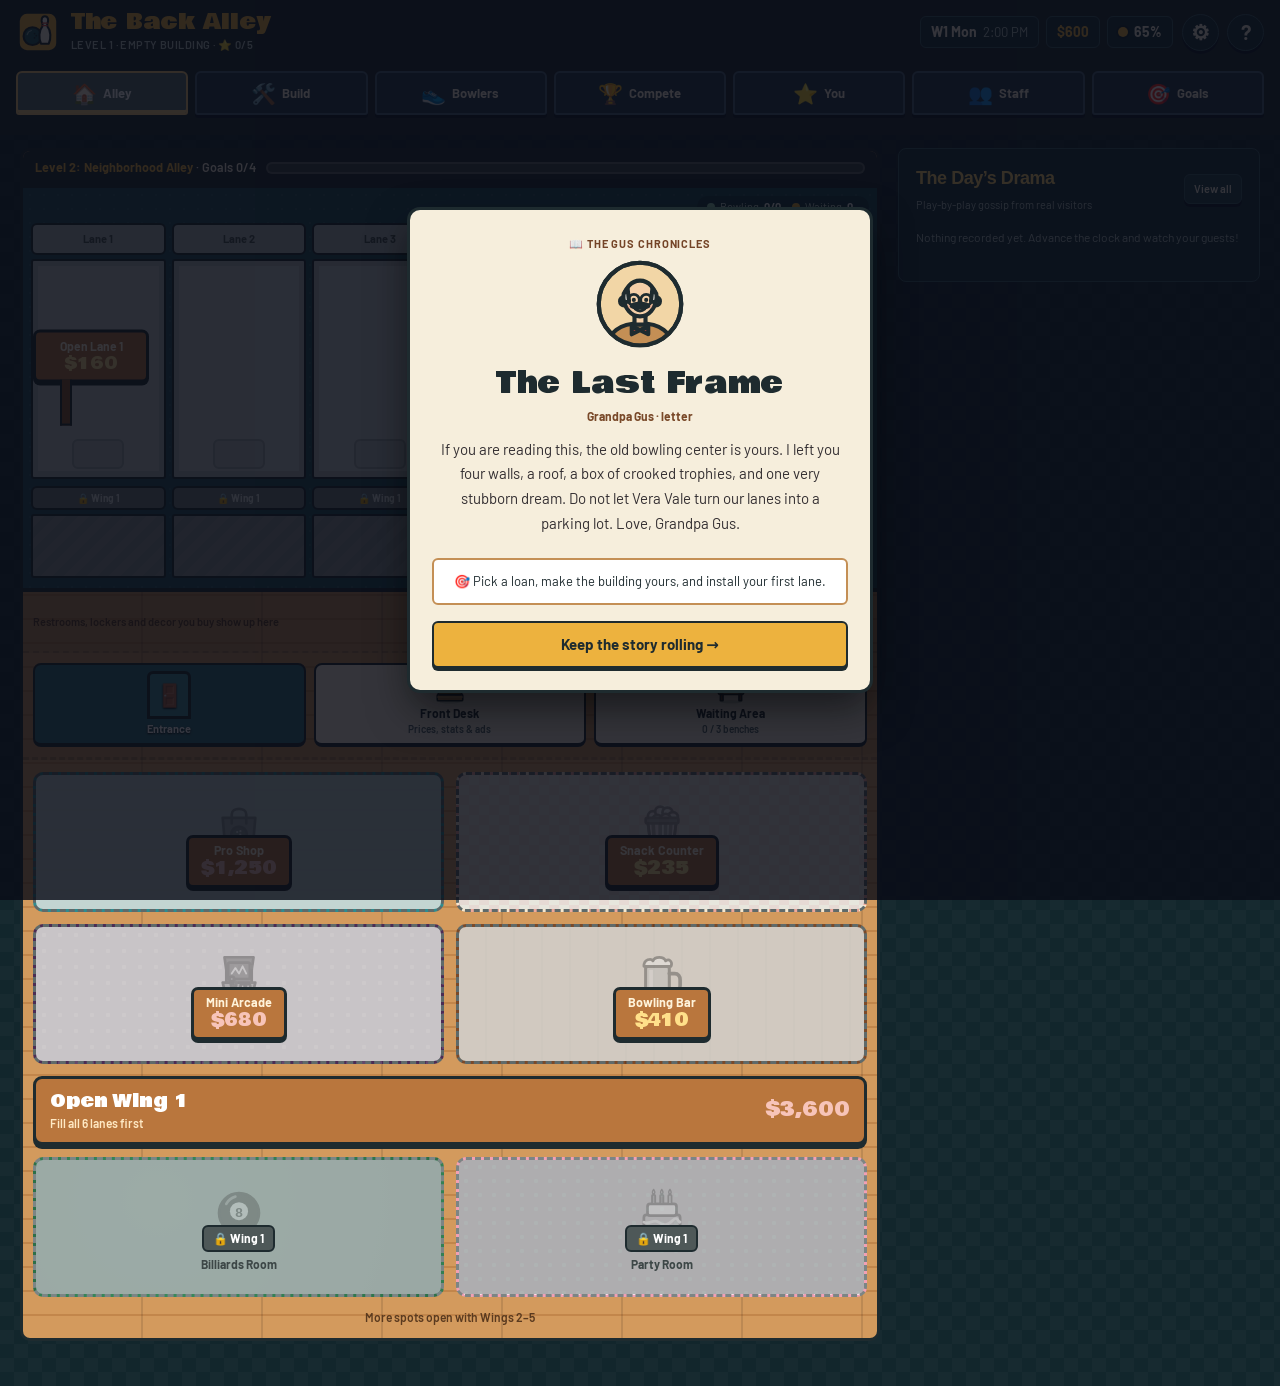
==== commit 8c56ed86: "Add files via upload" ====
--- a/PLAYABLE_DEMO.html
+++ b/PLAYABLE_DEMO.html
@@ -3,7 +3,7 @@
 <html lang="en">
 <head>
 <meta charset="utf-8"/><meta content="width=device-width,initial-scale=1" name="viewport"/>
-<title>From Gutter to Glory — v1.07</title><style>:root{color-scheme:dark;--bg:#0b1524;--panel:#17283b;--card:#22374c;--edge:#39526d;--txt:#f6f4e9;--muted:#adc0cd;--gold:#f7c777;--green:#8cdec0;--red:#f0a7a1;--blue:#96d4f8}*{box-sizing:border-box}body{margin:0;font-family:ui-rounded,system-ui,-apple-system,'Segoe UI',sans-serif;color:var(--txt);background:radial-gradient(ellipse at 50% -25%,#344968,#0b1524 67%);font-size:15px;line-height:1.45;min-height:100vh}h1,h2,h3,p{margin:0}h1{font-size:clamp(23px,3vw,30px);line-height:1.1}h2{font-size:17px}h3{font-size:14px}p{margin-top:5px}small,.small{font-size:12px}.tiny{font-size:11px}.muted{color:var(--muted)}.eyebrow{display:inline-block;font-weight:900;font-size:11px;letter-spacing:1.6px;color:var(--gold)}strong,b{font-weight:850}button,input{font:inherit}button{border:1px solid #536d86;background:#2e4761;border-radius:11px;color:var(--txt);padding:10px 13px;cursor:pointer;font-weight:750;transition:background .15s,transform .15s}button:hover:not(:disabled){background:#426383;transform:translateY(-1px)}button:active:not(:disabled){transform:translateY(0)}button:disabled{opacity:.43;cursor:not-allowed}button.primary{background:var(--gold);border-color:#ffe6b0;color:#283448;font-weight:900}button.primary:hover:not(:disabled){background:#ffda98}.mini{padding:6px 9px;font-size:11px}.full{display:block;width:100%;margin-top:12px}.hidden{display:none!important}.badge{display:inline-flex;align-items:center;border:1px solid #46627a;color:#d7e7f2;background:#284158;border-radius:100px;padding:6px 11px;font-size:12px;font-weight:800;white-space:nowrap}.badge.warm{border-color:#c19650;background:#5b4736;color:#ffe1a5}.badge.good{border-color:#457d71;background:#214b49;color:#9aeed6}.badge.warn{border-color:#96695e;background:#57383d;color:#ffbcae}.meter{background:#0c1c2f;border:1px solid #38516a;border-radius:30px;height:11px;overflow:hidden}.meter>div{height:100%;background:linear-gradient(90deg,#8ee3c4,#f5c47b);transition:width .25s}.hud{z-index:12;position:sticky;top:0;display:flex;justify-content:space-between;align-items:center;gap:16px;flex-wrap:wrap;padding:10px max(16px,calc((100vw - 1360px)/2));background:#101d2ce9;backdrop-filter:blur(12px);border-bottom:1px solid #3c536c}.brand{display:flex;align-items:center;gap:11px}.brandmark{width:43px;height:43px;background:#2b4052;border:1px solid #6e7c7c;border-radius:12px;display:grid;place-items:center;font-size:24px}.brand small{display:block;color:var(--gold);letter-spacing:1.2px;font-weight:800;font-size:10px}.brand strong{display:block;font-size:18px}.hudstats{display:flex;gap:8px;align-items:center;flex-wrap:wrap}.hudstats span{background:#24384c;border:1px solid #405a72;border-radius:11px;padding:7px 11px;white-space:nowrap;font-size:12px}.hudstats b{font-size:15px;color:white}.shell{max-width:1400px;margin:auto;padding:15px 20px 45px}.nav{display:grid;grid-template-columns:repeat(5,1fr);gap:9px;margin-bottom:18px}.nav button{min-height:62px;display:flex;align-items:center;justify-content:center;gap:9px;background:#1c2c41;font-size:14px;border-radius:14px;border:1px solid #3e5470}.nav button.active{background:#405f70;outline:2px solid #dbaa65;outline-offset:-2px}.icon-art{position:relative;display:inline-flex;align-items:center;justify-content:center;font-size:23px;width:30px;height:30px;flex-shrink:0}.icon-art img{position:absolute;inset:0;width:100%;height:100%;object-fit:contain}.nav .icon-art{width:28px;height:28px}.tab{display:none}.tab.active{display:block}.headline{display:flex;justify-content:space-between;align-items:center;flex-wrap:wrap;gap:10px;margin:5px 0 17px}.headline p{max-width:800px}.alleyLayout{display:grid;grid-template-columns:minmax(0,1.75fr) minmax(275px,.72fr);gap:15px}.column{display:flex;flex-direction:column;gap:13px}.panel{background:linear-gradient(142deg,#1d3146,#17283b);border:1px solid var(--edge);border-radius:17px;padding:17px;box-shadow:0 8px 18px #020a1330}.sectionhead{display:flex;align-items:center;justify-content:space-between;gap:8px;margin-bottom:12px}.rightRail .panel{padding:14px}.eventsPanel{min-height:270px}.eventList{height:208px;overflow:auto;display:flex;flex-direction:column;gap:7px;padding-right:3px}.event{padding:8px 9px 8px 11px;border-left:3px solid #6f8faf;background:#122337;border-radius:3px 9px 9px 3px;display:flex;gap:8px;align-items:flex-start;font-size:12px}.event .eventTime{color:#edcb90;flex-shrink:0;font-size:10px;font-weight:850;margin-top:2px;min-width:43px}.event.bowling{border-color:#8ce0c3}.event.snack{border-color:#ffc87a}.event.feedback,.event.left{border-color:#e2a3a1}.event.waiting{border-color:#efc37a}.pulseCards{display:grid;grid-template-columns:1fr 1fr;gap:8px}.pulseCard{padding:11px;border:1px solid #3b5671;background:#10243a;border-radius:11px}.pulseCard span{display:block;color:#aec6d8;font-size:11px}.pulseCard b{display:block;font-size:17px;margin-top:2px}.goal{background:#162c40;border:1px dashed #748ca1;border-radius:12px;padding:12px;font-size:13px}.goal b{color:var(--gold)}
+<title>From Gutter to Glory — v1.07.2</title><style>:root{color-scheme:dark;--bg:#0b1524;--panel:#17283b;--card:#22374c;--edge:#39526d;--txt:#f6f4e9;--muted:#adc0cd;--gold:#f7c777;--green:#8cdec0;--red:#f0a7a1;--blue:#96d4f8}*{box-sizing:border-box}body{margin:0;font-family:ui-rounded,system-ui,-apple-system,'Segoe UI',sans-serif;color:var(--txt);background:radial-gradient(ellipse at 50% -25%,#344968,#0b1524 67%);font-size:15px;line-height:1.45;min-height:100vh}h1,h2,h3,p{margin:0}h1{font-size:clamp(23px,3vw,30px);line-height:1.1}h2{font-size:17px}h3{font-size:14px}p{margin-top:5px}small,.small{font-size:12px}.tiny{font-size:11px}.muted{color:var(--muted)}.eyebrow{display:inline-block;font-weight:900;font-size:11px;letter-spacing:1.6px;color:var(--gold)}strong,b{font-weight:850}button,input{font:inherit}button{border:1px solid #536d86;background:#2e4761;border-radius:11px;color:var(--txt);padding:10px 13px;cursor:pointer;font-weight:750;transition:background .15s,transform .15s}button:hover:not(:disabled){background:#426383;transform:translateY(-1px)}button:active:not(:disabled){transform:translateY(0)}button:disabled{opacity:.43;cursor:not-allowed}button.primary{background:var(--gold);border-color:#ffe6b0;color:#283448;font-weight:900}button.primary:hover:not(:disabled){background:#ffda98}.mini{padding:6px 9px;font-size:11px}.full{display:block;width:100%;margin-top:12px}.hidden{display:none!important}.badge{display:inline-flex;align-items:center;border:1px solid #46627a;color:#d7e7f2;background:#284158;border-radius:100px;padding:6px 11px;font-size:12px;font-weight:800;white-space:nowrap}.badge.warm{border-color:#c19650;background:#5b4736;color:#ffe1a5}.badge.good{border-color:#457d71;background:#214b49;color:#9aeed6}.badge.warn{border-color:#96695e;background:#57383d;color:#ffbcae}.meter{background:#0c1c2f;border:1px solid #38516a;border-radius:30px;height:11px;overflow:hidden}.meter>div{height:100%;background:linear-gradient(90deg,#8ee3c4,#f5c47b);transition:width .25s}.hud{z-index:12;position:sticky;top:0;display:flex;justify-content:space-between;align-items:center;gap:16px;flex-wrap:wrap;padding:10px max(16px,calc((100vw - 1360px)/2));background:#101d2ce9;backdrop-filter:blur(12px);border-bottom:1px solid #3c536c}.brand{display:flex;align-items:center;gap:11px}.brandmark{width:43px;height:43px;background:#2b4052;border:1px solid #6e7c7c;border-radius:12px;display:grid;place-items:center;font-size:24px}.brand small{display:block;color:var(--gold);letter-spacing:1.2px;font-weight:800;font-size:10px}.brand strong{display:block;font-size:18px}.hudstats{display:flex;gap:8px;align-items:center;flex-wrap:wrap}.hudstats span{background:#24384c;border:1px solid #405a72;border-radius:11px;padding:7px 11px;white-space:nowrap;font-size:12px}.hudstats b{font-size:15px;color:white}.shell{max-width:1400px;margin:auto;padding:15px 20px 45px}.nav{display:grid;grid-template-columns:repeat(5,1fr);gap:9px;margin-bottom:18px}.nav button{min-height:62px;display:flex;align-items:center;justify-content:center;gap:9px;background:#1c2c41;font-size:14px;border-radius:14px;border:1px solid #3e5470}.nav button.active{background:#405f70;outline:2px solid #dbaa65;outline-offset:-2px}.icon-art{position:relative;display:inline-flex;align-items:center;justify-content:center;font-size:23px;width:30px;height:30px;flex-shrink:0}.icon-art img{position:absolute;inset:0;width:100%;height:100%;object-fit:contain}.nav .icon-art{width:28px;height:28px}.tab{display:none}.tab.active{display:block}.headline{display:flex;justify-content:space-between;align-items:center;flex-wrap:wrap;gap:10px;margin:5px 0 17px}.headline p{max-width:800px}.alleyLayout{display:grid;grid-template-columns:minmax(0,1.75fr) minmax(275px,.72fr);gap:15px}.column{display:flex;flex-direction:column;gap:13px}.panel{background:linear-gradient(142deg,#1d3146,#17283b);border:1px solid var(--edge);border-radius:17px;padding:17px;box-shadow:0 8px 18px #020a1330}.sectionhead{display:flex;align-items:center;justify-content:space-between;gap:8px;margin-bottom:12px}.rightRail .panel{padding:14px}.eventsPanel{min-height:270px}.eventList{height:208px;overflow:auto;display:flex;flex-direction:column;gap:7px;padding-right:3px}.event{padding:8px 9px 8px 11px;border-left:3px solid #6f8faf;background:#122337;border-radius:3px 9px 9px 3px;display:flex;gap:8px;align-items:flex-start;font-size:12px}.event .eventTime{color:#edcb90;flex-shrink:0;font-size:10px;font-weight:850;margin-top:2px;min-width:43px}.event.bowling{border-color:#8ce0c3}.event.snack{border-color:#ffc87a}.event.feedback,.event.left{border-color:#e2a3a1}.event.waiting{border-color:#efc37a}.pulseCards{display:grid;grid-template-columns:1fr 1fr;gap:8px}.pulseCard{padding:11px;border:1px solid #3b5671;background:#10243a;border-radius:11px}.pulseCard span{display:block;color:#aec6d8;font-size:11px}.pulseCard b{display:block;font-size:17px;margin-top:2px}.goal{background:#162c40;border:1px dashed #748ca1;border-radius:12px;padding:12px;font-size:13px}.goal b{color:var(--gold)}
 /* Interactive miniature alley */
 .scene{height:465px;border-radius:19px;border:4px solid #4c6b83;overflow:hidden;position:relative;background:linear-gradient(160deg,#567d88 0 18%,#7b8465 18% 25%,#856c59 25% 100%);isolation:isolate;box-shadow:inset 0 12px 18px #0002,0 12px 30px #0004}.scene.neighborhood{background:linear-gradient(155deg,#4b7186 0 20%,#586c7c 20% 29%,#766455 29%)}.scene.league{background:linear-gradient(155deg,#4a5e82 0 22%,#475879 22% 31%,#6e5962 31%)}.scene.regional{background:linear-gradient(155deg,#413f76 0 22%,#576080 22% 31%,#705967 31%)}.sceneImage{position:absolute;inset:0;width:100%;height:100%;object-fit:cover;opacity:.53;z-index:0}.sceneCurtain{position:absolute;inset:0;background:linear-gradient(#050a1955 0%,transparent 32%,#100c170c 86%);z-index:0;pointer-events:none}.scene:after{content:'';position:absolute;inset:20% 2% 8% 8%;border:7px solid #34414c;background:repeating-linear-gradient(90deg,#655747 0 30px,#6e6252 31px 33px);border-radius:9px;z-index:0;pointer-events:none}.scene.backyard:after{border:7px dashed #b4a282;background:repeating-linear-gradient(90deg,#927852 0 30px,#9b7d56 31px 33px)}.sceneMarquee{position:absolute;top:11px;left:13px;z-index:4;background:#112235e8;border:2px solid #edd29a;border-radius:10px;padding:6px 11px;font-size:14px;font-weight:1000;text-shadow:0 2px 2px #000}.sceneMarquee small{display:block;font-size:9px;letter-spacing:1.7px;color:#bcdae9}.entrance{position:absolute;z-index:2;left:1%;bottom:11%;width:15%;height:39%;display:flex;flex-direction:column;justify-content:end;align-items:center;color:#faf7e4;font-size:9px;font-weight:900;text-shadow:0 1px 2px black}.entranceDoor{width:76%;height:80%;display:grid;place-items:center;background:#3b6e79;border:5px solid #c7a779;border-radius:11px;font-size:32px;box-shadow:inset 0 0 15px #0006}.hotspot{position:absolute;z-index:4;background:#10283bdb;border:1px solid #82a2b6;border-bottom:3px solid #d5ae6e;border-radius:12px;padding:7px;display:flex;flex-direction:column;align-items:center;justify-content:center;gap:0;min-width:80px;min-height:65px;box-shadow:0 6px 9px #09192955;font-size:12px}.hotspot:hover{background:#35536e}.hotspot .icon-art{font-size:30px;height:34px;width:38px}.hotspot small{font-size:9px;font-weight:600;color:#b6cbd6}.hotspot.desk{left:13%;top:31%}.hotspot.snack{left:13%;top:56%}.hotspot.arcade{right:2%;top:3%}.hotspot.shop{left:43%;top:3%}.sceneLaneBank{position:absolute;z-index:2;top:23%;left:32%;right:3%;bottom:9%;display:flex;gap:9px}.laneScene{border:4px solid #534b43;flex:1;border-radius:13px 13px 4px 4px;position:relative;background:repeating-linear-gradient(90deg,#d4b183 0 10px,#c9a577 10px 21px);box-shadow:inset 0 0 0 3px #e6ca9b,0 8px 3px #15223399;overflow:hidden;min-width:0;padding:0;transition:filter .2s}.laneScene:hover{filter:brightness(1.14)}.laneScene:before{content:'◆ ◆ ◆';position:absolute;top:8px;left:0;right:0;color:#faf1e3;text-shadow:0 1px 2px #111;font-size:17px}.laneScene .laneNumber{position:absolute;top:35px;left:50%;transform:translateX(-50%);background:#203849dd;border:1px solid #cdb387;padding:3px 10px;border-radius:30px;font-size:11px;white-space:nowrap}.laneScene .laneAvatar{position:absolute;bottom:30%;left:50%;transform:translateX(-50%);font-size:30px;animation:bobbing 1.6s ease-in-out infinite}.laneScene .laneStatus{position:absolute;bottom:6px;left:4px;right:4px;background:#142b3dd9;color:#c9dfeb;padding:5px 2px;border-radius:8px;font-size:10px;overflow:hidden;text-overflow:ellipsis;white-space:nowrap}.laneScene .laneDamage{position:absolute;top:0;left:0;right:0;height:4px;background:#dd936a}.laneScene .laneDamage>div{background:#81d5b6;height:100%}.laneScene .lane-image{position:absolute;width:100%;height:100%;inset:0;object-fit:cover;opacity:.55;pointer-events:none}.sceneLegend{z-index:6;position:absolute;bottom:8px;right:11px;background:#142839e9;border:1px solid #6f8393;border-radius:30px;padding:5px 10px;display:flex;gap:10px;font-size:11px}.sceneLegend b{color:var(--gold)}.visitorLayer{pointer-events:none;position:absolute;z-index:5;inset:0}.visitor{--shirt:#e49a78;position:absolute;left:2%;top:83%;width:19px;height:29px;border:0;transition:left 2.1s ease,top 2.1s ease;filter:drop-shadow(1px 2px 2px #091523);display:block}.visitor:before{content:'';position:absolute;left:3px;top:0;border-radius:50%;width:14px;height:13px;background:#e9bc92;border:1px solid #0006}.visitor:after{content:'';position:absolute;top:12px;left:0;width:19px;height:16px;border-radius:6px 6px 2px 2px;background:var(--shirt);border:1px solid #0005}.visitor.hasImage::before,.visitor.hasImage::after{display:none}.visitor img{width:100%;height:100%;object-fit:contain}.visitor span{position:absolute;top:-13px;left:-3px;font-size:10px;color:#fff;white-space:nowrap;background:#183143ab;border-radius:4px;padding:0 3px}.timeControls{display:flex;justify-content:space-between;align-items:center;gap:10px;flex-wrap:wrap;background:#1b2d40;border-radius:14px;border:1px solid #344e66;padding:12px}.clockText strong{display:block;font-size:13px}.clockText span{display:block;font-size:11px;color:#aec5d1}.timeButtons{display:flex;gap:6px;flex-wrap:wrap}.timeButtons button{font-size:12px}.hourTrack{height:6px;background:#163046;border-radius:20px;overflow:hidden;margin-top:-12px}.hourTrack>div{height:100%;background:var(--gold);transition:width .2s}.kpiTiles{display:grid;grid-template-columns:repeat(4,minmax(0,1fr));gap:8px}.kpiTiles button{background:#203349;border:1px solid #435e75;text-align:left;padding:12px;min-width:0}.kpiTiles span{display:block;font-size:11px;color:#b4c4d4}.kpiTiles strong{display:block;font-size:23px;margin-top:1px}.manageSummary{display:grid;grid-template-columns:repeat(3,1fr);gap:12px;margin:0 0 15px}.feature{display:flex;align-items:center;flex-direction:column;background:#1c354b;min-height:120px}.featIcon{font-size:31px}.feature small{color:var(--muted);font-size:11px}.laneTiles{display:grid;grid-template-columns:repeat(3,minmax(0,1fr));gap:10px}.laneTile{border:1px solid #4a6480;background:#1b344b;border-radius:13px;padding:15px;text-align:left;cursor:pointer}.laneTile .meter{margin:9px 0}.laneTile b{font-size:17px}.upgradeTiles{display:grid;grid-template-columns:repeat(4,minmax(0,1fr));gap:12px}.upgrade{display:flex;flex-direction:column;align-items:center;text-align:center;gap:5px;background:#1d3449;border:1px solid #3c5871;border-radius:14px;padding:14px;min-height:186px}.upgrade .icon-art{width:45px;height:45px;font-size:38px}.upgrade h3{font-size:13px}.upgrade p{font-size:11px;color:#bacbd6;flex:1}.upgrade button{width:100%;font-size:12px}.upgrade.done{background:#21463f;border-color:#4c8c78}.roster{display:flex;gap:10px;flex-wrap:wrap;margin-bottom:15px}.rosterChoice{flex:1;min-width:150px;display:flex;gap:9px;align-items:center;text-align:left}.rosterChoice.active{background:#486575;border-color:var(--gold)}.rosterChoice small{display:block;color:#c1d3dd}.portrait{width:60px;height:60px;font-size:37px;border:2px solid #6a889b;background:#355067;border-radius:50%;overflow:hidden}.portrait img{object-fit:cover}.athleteBanner{display:flex;gap:15px;align-items:center;margin-bottom:15px}.athleteBanner .portrait{height:80px;width:80px;font-size:50px}.athleteBanner h2{font-size:23px}.skillGrid{display:grid;grid-template-columns:repeat(4,minmax(0,1fr));gap:12px}.skillBox{border-radius:12px;background:#152c41;border:1px solid #344e68;padding:12px}.skillBox .meter{margin:8px 0 12px}.skillBox button{font-size:11px;width:100%}.skillTop{display:flex;justify-content:space-between;gap:5px;font-size:12px}.tournaments{display:grid;grid-template-columns:repeat(2,minmax(0,1fr));gap:12px}.tournament{border:1px solid #46627c;background:#1d3349;border-radius:15px;padding:17px;display:flex;align-items:center;gap:13px}.tournament .icon-art{font-size:33px;width:52px;height:52px}.tournament h3{font-size:17px}.tournament p{font-size:12px;color:#b7c8d9;margin-bottom:5px}.tournament button{margin-left:auto;white-space:nowrap}.practice{margin-top:17px}.practice summary{cursor:pointer;font-weight:900}.practiceSliders{display:grid;grid-template-columns:repeat(3,minmax(0,1fr));gap:15px;margin:13px 0}.practiceSliders label{display:flex;flex-direction:column;font-size:12px}.practiceSliders input{width:100%;accent-color:var(--gold)}.youGrid{display:grid;grid-template-columns:minmax(280px,.8fr) 1.2fr;gap:15px}.ownerStage{text-align:center}.ownerAvatar{height:280px;border-radius:15px;background:radial-gradient(ellipse at bottom,#536a91,#213c58 75%);border:1px solid #5a7692;position:relative;overflow:hidden;margin-bottom:14px}.avatarGlow{position:absolute;width:210px;height:210px;border-radius:50%;left:50%;top:15%;transform:translateX(-50%);background:#f3b87030;filter:blur(18px)}.avatarShape{position:absolute;bottom:0;left:50%;transform:translateX(-50%);width:160px;height:245px}.avatarHead{position:absolute;background:#e9bd91;width:90px;height:100px;border-radius:47% 47% 44% 44%;top:18px;left:35px;border:3px solid #986e61;display:grid;place-items:center;color:#573c42;font-size:27px;z-index:2}.avatarHair{position:absolute;width:101px;height:113px;border-radius:53px 53px 40px 40px;background:#39334b;top:6px;left:28px;z-index:1}.avatarNeck{position:absolute;width:30px;height:27px;background:#dca87d;left:65px;top:100px}.avatarBody{position:absolute;left:10px;top:114px;width:140px;height:122px;border-radius:50px 50px 0 0;background:linear-gradient(90deg,#d58a6c,#eea38a);border:3px solid #82576b;font-size:50px;display:grid;place-items:center;z-index:3}.avatarLeg{position:absolute;top:226px;width:45px;height:65px;background:#3a4666;border-radius:8px}.avatarLeg.left{left:30px}.avatarLeg.right{right:30px}.ownerArt{position:absolute;inset:0;z-index:5;pointer-events:none}.ownerArt img{height:100%;width:100%;object-fit:contain}.ownerStage .badge{margin:6px}.ownerStage p{margin:12px 0}.ownerStage .meter{margin:12px auto;width:85%}.ownerSkill{display:flex;gap:12px;align-items:center;justify-content:space-between;padding:13px 0;border-bottom:1px solid #3d536e}.ownerSkill:last-child{border-bottom:0}.ownerSkill p{font-size:12px;color:var(--muted)}.ownerSkill button{white-space:nowrap}.settings{margin-top:15px}.settings summary{cursor:pointer;font-weight:850}.settings .buttons{display:flex;gap:8px;margin-top:14px}
 /* Facility drawer */
@@ -929,6 +929,11 @@
 .laneSlot.locked .laneGhost{height:64px!important}
 .laneSlot.locked .laneTab{min-height:24px}
 .laneSlot .laneScene .lane-image{width:min(calc(100% - 14px),104px)!important;left:50%!important;transform:translateX(-50%)}
+/* v1.07.2: lobby (entrance, front desk, waiting area) sits above the shops; advertising lives in the Front Desk */
+.lobby{grid-template-columns:repeat(3,minmax(0,1fr));border-top:0;border-bottom:3px dashed #00000026;background:#00000010}
+.deskJump{display:flex;gap:6px;margin-bottom:10px;position:sticky;top:0;z-index:2;background:inherit;padding:2px 0}
+.deskJump .mini{flex:1}
+.drawerSection{margin:22px 0 8px;padding-top:12px;border-top:2px solid var(--rail);font-size:20px}
 </style>
 </head>
 <body>
@@ -946,13 +951,13 @@
 <button type="button" class="goalStrip" data-tab="goals" id="goalStrip" aria-label="Open goals"><span class="goalStripText" id="goalStripText">Goals</span><span class="goalStripBar"><span id="goalStripFill"></span></span></button>
 <section class="laneHall" aria-label="Bowling lanes"><div class="laneHallWall"><span class="occupancy"><span class="dot go"></span>Bowling <b id="occupancyCount">0/1</b><span class="dot wait"></span>Waiting <b id="waitingCount">0</b></span></div><div class="laneBank" id="sceneLanes"></div><div class="constructionRibbon" id="constructionRibbon"></div></section>
 <div class="decorStrip"><div aria-label="Fixtures and decor you have bought" class="sceneWallDecor" id="sceneWallDecor"></div><button aria-label="Open decoration and guest facilities" class="sceneStyle" data-open="decor" id="sceneStyle">Customize <span id="sceneFixtures">your space</span></button></div>
-<section class="floorPlan" aria-label="Shops and activities" id="sceneRoomGrid"></section>
 <section class="lobby" aria-label="Lobby">
 <div class="lobbySpot entrance"><div class="entranceDoor" aria-hidden="true">🚪</div><span>Entrance</span><button type="button" id="sceneSecurity" class="securityPost hidden" data-open="security" title="Inspect the Night Security entrance"><b>Door security</b><small>Not installed</small></button></div>
-<button aria-label="Open front desk" class="lobbySpot" data-open="desk" id="sceneDesk"><span data-emoji="🛎️" data-icon="world.desk"></span><b>Front Desk</b><small>Prices &amp; stats</small></button>
+<button aria-label="Open front desk: prices, stats and advertising" class="lobbySpot" data-open="desk" id="sceneDesk"><span data-emoji="🛎️" data-icon="world.desk"></span><b>Front Desk</b><small id="sceneDeskLabel">Prices, stats &amp; ads</small></button>
 <button aria-label="Manage waiting benches" class="lobbySpot" data-open="benches" id="sceneBenches"><span data-emoji="🪑" data-icon="world.benches"></span><b>Waiting Area</b><small id="sceneBenchLabel">0 benches</small></button>
-<button aria-label="Open advertising" class="lobbySpot" data-open="ads" id="sceneAds"><span data-emoji="📣" data-icon="world.ads"></span><b>Advertise</b><small id="sceneAdsLabel">Grow traffic</small></button>
 </section>
+<section class="floorPlan" aria-label="Shops and activities" id="sceneRoomGrid"></section>
+
 <div hidden><span id="sceneSnack"></span><span id="sceneBar"></span><span id="sceneArcade"></span><span id="sceneShop"></span><span id="sceneSnackStock"></span><span id="sceneBarStock"></span><span id="sceneFloorAmenities"></span></div>
 <div aria-hidden="true" class="visitorLayer" id="visitorLayer"></div>
 </div>
@@ -999,14 +1004,14 @@
 </section>
 <section class="panel settingPanel"><h2>Your Save</h2><p class="muted small">Your game saves on this browser and website automatically. For backup or moving between devices, export a file and import it in another browser.</p><div class="saveStatus" id="saveStatus">Saved locally in this browser</div><div class="settingsActions"><button id="save">Save now</button><button id="exportSave">⬇ Export save</button><button id="importSave">⬆ Import save</button><input type="file" id="importSaveFile" accept=".json,application/json" hidden/></div><p class="muted tiny">Local saves don't automatically sync across devices. Save files contain your game progress, not passwords.</p></section>
 <section class="panel settingPanel" id="franchisePanel"></section>
-<section class="panel settingPanel devTools"><small class="eyebrow">GAME BUILD v1.07 · PROGRESSION / PEOPLE / TERRITORY</small><h2>Development Testing</h2><p id="devPreviewAlert" class="devPreviewAlert hidden">🧪 PREVIEW: Developed test alley · Cloud sync OFF · Your real game is preserved separately.</p><button id="devExitPreview" class="hidden">⤺ Exit Preview &amp; Return to Real Game</button><p class="muted small">Developer-only shortcuts for story testing. These load a SEPARATE, prepared test scenario in place of the current game. They are not cheats or progression rewards.</p><div class="settingsActions"><button data-dev-scenario="decision">Jump to Rival Decision</button><button data-dev-scenario="backalley">Preview Developed Back Alley</button><button data-dev-scenario="legacy">Preview Developed Legacy</button></div><p class="muted tiny">A confirmation appears first. The preview has a separate browser-save key and cannot sync to your cloud account. A recovery copy is attempted; export a permanent backup too. Auto time is paused. Exit Preview restores your original session; refreshing also reloads your real save.</p></section>
+<section class="panel settingPanel devTools"><small class="eyebrow">GAME BUILD v1.07.2 · PROGRESSION / PEOPLE / TERRITORY</small><h2>Development Testing</h2><p id="devPreviewAlert" class="devPreviewAlert hidden">🧪 PREVIEW: Developed test alley · Cloud sync OFF · Your real game is preserved separately.</p><button id="devExitPreview" class="hidden">⤺ Exit Preview &amp; Return to Real Game</button><p class="muted small">Developer-only shortcuts for story testing. These load a SEPARATE, prepared test scenario in place of the current game. They are not cheats or progression rewards.</p><div class="settingsActions"><button data-dev-scenario="decision">Jump to Rival Decision</button><button data-dev-scenario="backalley">Preview Developed Back Alley</button><button data-dev-scenario="legacy">Preview Developed Legacy</button></div><p class="muted tiny">A confirmation appears first. The preview has a separate browser-save key and cannot sync to your cloud account. A recovery copy is attempted; export a permanent backup too. Auto time is paused. Exit Preview restores your original session; refreshing also reloads your real save.</p></section>
 <section class="panel settingPanel dangerSettings"><h2>↻ Start Fresh</h2><p class="muted small">Want a fresh empty building? You can reset, and you'll get another chance to skip the tutorial. We keep a recovery copy of your last game if browser storage is available.</p><div class="settingsActions"><button id="reset">↻ New Game / Reset</button><button id="restoreBackup">⤺ Restore previous game</button></div><p class="muted tiny">Changing your mind? Export your current save first for a permanent backup.</p></section></section>
 </main>
 
 <div class="cloudGateBackdrop" id="cloudGate">
  <section class="cloudGateCard" role="dialog" aria-modal="true" aria-labelledby="cloudGateTitle">
   <div class="cloudHero"><span data-icon="brand" data-emoji="🎳"></span></div>
-  <small class="eyebrow">FROM GUTTER TO GLORY · v1.07</small>
+  <small class="eyebrow">FROM GUTTER TO GLORY · v1.07.2</small>
   <h2 id="cloudGateTitle">Who's rolling in?</h2>
   <p id="cloudGateText">Checking your player account…</p>
   <div id="cloudGateBrief" class="cloudGateBrief hidden"></div>
@@ -1038,7 +1043,7 @@
   <p class="muted tiny" id="cloudGateNote">Cloud saving needs an administrator-configured Firebase project. No game passwords are stored by this app.</p>
  </section>
 </div>
-<div class="welcomeBackdrop hidden" id="welcomeBackdrop"><section class="welcomeDialog" role="dialog" aria-modal="true" aria-labelledby="welcomeTitle"><div class="welcomeLogo"><span data-icon="brand" data-emoji="🎳"></span></div><small class="eyebrow">FROM GUTTER TO GLORY · v1.07</small><h2 id="welcomeTitle">Welcome back to the lanes!</h2><p id="welcomeDescription">Your bowling alley is right where you left it.</p><div id="welcomeDetails" class="welcomeDetails"></div><div id="welcomeChoice" class="welcomeChoices"><button class="primary" id="welcomeContinue">Continue my game</button><button id="welcomeNew">↻ Start from the beginning</button><button id="welcomeImport">⬆ Import a save file</button></div><div id="welcomeConfirm" class="welcomeConfirm hidden"><p><b>Start over?</b> Your current alley will be saved in a recovery slot, then replaced with a fresh empty building. For a permanent backup, export first from Settings.</p><div class="welcomeChoices"><button id="welcomeCancel">← Keep my game</button><button id="welcomeConfirmReset" class="dangerButton">Yes, start over</button></div></div><p class="muted tiny">Your game currently saves to this browser. No account required.</p></section></div>
+<div class="welcomeBackdrop hidden" id="welcomeBackdrop"><section class="welcomeDialog" role="dialog" aria-modal="true" aria-labelledby="welcomeTitle"><div class="welcomeLogo"><span data-icon="brand" data-emoji="🎳"></span></div><small class="eyebrow">FROM GUTTER TO GLORY · v1.07.2</small><h2 id="welcomeTitle">Welcome back to the lanes!</h2><p id="welcomeDescription">Your bowling alley is right where you left it.</p><div id="welcomeDetails" class="welcomeDetails"></div><div id="welcomeChoice" class="welcomeChoices"><button class="primary" id="welcomeContinue">Continue my game</button><button id="welcomeNew">↻ Start from the beginning</button><button id="welcomeImport">⬆ Import a save file</button></div><div id="welcomeConfirm" class="welcomeConfirm hidden"><p><b>Start over?</b> Your current alley will be saved in a recovery slot, then replaced with a fresh empty building. For a permanent backup, export first from Settings.</p><div class="welcomeChoices"><button id="welcomeCancel">← Keep my game</button><button id="welcomeConfirmReset" class="dangerButton">Yes, start over</button></div></div><p class="muted tiny">Your game currently saves to this browser. No account required.</p></section></div>
 <div class="importBackdrop hidden" id="importConfirmBackdrop"><section class="welcomeDialog" role="dialog" aria-modal="true" aria-labelledby="importConfirmTitle"><h2 id="importConfirmTitle">Import this bowling alley?</h2><p id="importConfirmDetails"></p><p class="muted small">Your current progress will be kept in the recovery slot. The imported save will replace the active game.</p><div class="welcomeChoices"><button id="importCancel">Cancel</button><button class="primary" id="importConfirm">Use imported save</button></div></section></div>
 <div class="tutorialBackdrop hidden" id="tutorialBackdrop" role="presentation">
   <div class="guideSpot" id="guideSpot" aria-hidden="true"></div><div class="guideArrow" id="guideArrow" aria-hidden="true">⬆</div>
@@ -1230,7 +1235,7 @@
  {id:'neon',name:'Neon Wall Sign',emoji:'🌟',cost:155,desc:'Adds a little evening atmosphere.'}
 ];
 const PAINTS=[{id:'original',name:'Original Walls',cost:0},{id:'ocean',name:'Ocean Teal',cost:110},{id:'berry',name:'Berry Pop',cost:110},{id:'sunset',name:'Sunset Gold',cost:110},{id:'midnight',name:'Midnight Blue',cost:145}];
-function calendar(day){return {week:Math.floor((day-1)/7)+1,weekday:DAYS[(day-1)%7],dayIndex:(day-1)%7};}
+function calendar(day){const i=(((day-1)%7)+7)%7;return {week:Math.floor((day-1)/7)+1,weekday:DAYS[i],dayIndex:i};}
 const MAX_LANES=24;
 const CAPACITY_STAGES=[6,10,14,18,22,24];
 const NEW_ATTRACTIONS=[
@@ -2619,7 +2624,7 @@
  hideStartup();if(!showNextOpeningNotice()&&!tutorialSeen)showTutorial();if(cloudMode&&cloudSaveSignal)cloudSaveSignal('startup');}};
 function perform(action,message){if(!action.ok){toast(action.reason||'Not available',true);return false;}save();render();syncVisitors();if(drawer)renderDrawer();if(message)toast(message);return true;}
 function gotoTab(id,userClick=false){tab=id;if(staleTabs.has(id))renderTab(id);document.querySelectorAll('.tab').forEach(el=>el.classList.toggle('active',el.id===id));document.querySelectorAll('[data-tab]').forEach(el=>{el.classList.toggle('active',el.dataset.tab===id);if(el.dataset.tab===id)el.setAttribute('aria-current','page');else el.removeAttribute('aria-current');});closeDrawer();saveUI();if(userClick&&!devPreviewMode&&!tutorialOpen&&!startupOpen&&!welcomeOpen&&!cloudGateOpen&&!seenTabTips[id]&&!s.startupPending)showTabTip(id);}
-function openDrawer(id){drawer=id;renderDrawer();$('drawerBackdrop').classList.remove('hidden');$('drawer').classList.remove('hidden');$('closeDrawer').focus();}
+function openDrawer(id){const jump=id==='ads'?'deskAds':null;if(id==='ads')id='desk';drawer=id;renderDrawer();if(jump)requestAnimationFrame(()=>$(jump)?.scrollIntoView({block:'start'}));$('drawerBackdrop').classList.remove('hidden');$('drawer').classList.remove('hidden');$('closeDrawer').focus();}
 function closeDrawer(){drawer=null;$('drawer').classList.add('hidden');$('drawerBackdrop').classList.add('hidden');}
 function priceBlock(key,label,note){const n=s.pricing[key],min=key==='lane'?10:0,max=key==='lane'?35:8;return `<div class="drawerRow"><div><b>${label}</b><small>${note}</small></div><div class="priceControl"><button data-price="${key}:-1" ${n<=min?'disabled':''} aria-label="Decrease ${label}">−</button><strong>$${n}</strong><button data-price="${key}:1" ${n>=max?'disabled':''} aria-label="Increase ${label}">+</button></div></div>`;}
 function reportCards(report){const r=report||{},items=[
@@ -2683,13 +2688,13 @@
  <details class="diaryDay" open><summary>Day ${s.day} ${s.hour>=G.CLOSE?'· Closed':'· In progress'} · ${s.today.arrivals} groups arrived</summary><div class="diaryEvents">${eventsHTML(openReport.events)}</div></details>
  ${history.map(r=>`<details class="diaryDay"><summary>Day ${r.day} · ${r.served} bowled · ${cash(r.net)} net</summary><div class="diaryEvents">${reportCards(r)}<h3 style="margin:12px 0 6px">Guest comments</h3>${tipHTML(r)}<h3 style="margin:14px 0 6px">Hourly activity</h3>${r.events?.length?eventsHTML(r.events):'<p class="small muted">Hourly log archived after a week to keep your save small.</p>'}</div></details>`).join('')}`;}
 function renderDrawer(){if(!drawer)return;const scroll=$('drawerBody').scrollTop;let title='',sub='FACILITY',html='';
- if(drawer==='desk'){title='Front Desk';sub='PRICING & DAILY REPORT';html=deskDrawer();}
+ if(drawer==='desk'){title='Front Desk';sub='PRICES, STATS & ADVERTISING';html=`<div class="deskJump"><button class="mini" data-desk-jump="deskPrices">Prices &amp; stats</button><button class="mini" data-desk-jump="deskAds">Advertising</button></div><div id="deskPrices"></div>`+deskDrawer()+`<h2 class="drawerSection" id="deskAds">Advertising</h2>`+adsDrawer()+`<section class="drawerCard"><h3>Community & Business Partnerships</h3><p>Negotiate deals with schools, youth teams, charities, offices, and neighboring shops. Some deliver weekly revenue; all can bring guests.</p>${G.PARTNERSHIP_CATALOG.map(x=>`<div class="laneUpgradeRow"><div><b>${x.icon} ${esc(x.name)}</b><small>${esc(x.desc)}</small><small>Requires ${x.minLanes} lanes, ${x.minRep} reputation · Weekly income ${cash(x.weekly)}</small></div><button data-partner="${x.id}" ${s.partnerships[x.id]||G.lanes(s)<x.minLanes||s.rep<x.minRep||s.cash<x.cost?'disabled':''}>${s.partnerships[x.id]?'✓ Partner':cash(x.cost)}</button></div>`).join('')}</section>`;}
  else if(drawer==='snacks'){title=roomName('snack');sub='MENU & INVENTORY';html=snackDrawer();}
  else if(drawer==='diary'){title="Day's Story";sub='VISITOR ACTIVITY LOG';html=diaryDrawer();}
  else if(drawer==='parts'){title='Parts & Repairs';sub='OPERATIONS';html=partsDrawer();}
  else if(drawer==='security'){title='Door Security';sub='THE NIGHT SHIFT';html=`<p class="drawerIntro">Protect the entrance, watch your rooms and prepare your staff. Install and upgrade defenses under Build → Night Defenses. Every improvement lowers the chance that Vera can close a room or lane.</p><button class="primary full" data-tab="manage">Upgrade Night Defenses</button><p>Current protection: ${G.nightProtection(s)} · Repelled attacks ${s.campaignStory.nightOps.defended}</p>`;}
  else if(drawer==='benches'){title='Waiting Benches';sub='GUEST COMFORT';html=benchesDrawer();}
- else if(drawer==='ads'){title='Advertising';sub='ATTRACT CUSTOMERS';html=adsDrawer()+`<section class="drawerCard"><h3>Community & Business Partnerships</h3><p>Negotiate deals with schools, youth teams, charities, offices, and neighboring shops. Some deliver weekly revenue; all can bring guests.</p>${G.PARTNERSHIP_CATALOG.map(x=>`<div class="laneUpgradeRow"><div><b>${x.icon} ${esc(x.name)}</b><small>${esc(x.desc)}</small><small>Requires ${x.minLanes} lanes, ${x.minRep} reputation · Weekly income ${cash(x.weekly)}</small></div><button data-partner="${x.id}" ${s.partnerships[x.id]||G.lanes(s)<x.minLanes||s.rep<x.minRep||s.cash<x.cost?'disabled':''}>${s.partnerships[x.id]?'✓ Partner':cash(x.cost)}</button></div>`).join('')}</section>`;}
+
  else if(drawer==='bar'){title=roomName('bar');sub='DRINKS & STOCK';html=barDrawer();}
  else if(drawer.startsWith('lane')){title='Lane '+drawer.slice(4);sub='INDIVIDUAL MAINTENANCE';html=laneDrawer(Number(drawer.slice(4)));}
  else if(drawer==='arcade'){title=roomName('arcade');sub='GAMES & MACHINES';html=arcadeDrawer();}
@@ -2792,7 +2797,7 @@
  for(const id of ['sceneSnack','sceneArcade','sceneShop','sceneBar'])$(id).classList.add('hidden');
  const available=G.SNACKS.filter(i=>G.snackUnlocked(s,i.id));$('sceneSnackStock').textContent=available.length?`${available.filter(x=>s.snackStock[x.id]>0).length}/${available.length} items stocked`:'Menu & stock';
  $('sceneBarStock').textContent=Object.values(s.barStockById).reduce((a,b)=>a+b,0)+' drinks';$('sceneBenchLabel').textContent=s.benches+' / 3 benches';
- const ad=G.activeCampaign(s);$('sceneAdsLabel').textContent=ad?ad.title:'Grow traffic';
+ const ad=G.activeCampaign(s);$('sceneDeskLabel').textContent=ad?'📣 '+ad.title:'Prices, stats & ads';
  renderRoomGrid();
  const stage=G.expansionStage(s);$('scene').style.setProperty('--wing-stage',stage);$('scene').style.setProperty('--room-rows',G.roomRows(s));$('scene').style.setProperty('--lane-rows',Math.ceil(G.laneCapacity(s)/6));
  const count=G.lanes(s),pending=G.pendingLanes(s);
@@ -3054,7 +3059,7 @@
  $('daySummaryBackdrop').classList.remove('hidden');$('summaryContinue').focus();}
 const TUTORIAL_STEPS=[
  {target:'#hudStats',icon:'⏱️',title:'How game time works',body:'Time advances ONE game hour about every 5 seconds while Auto is on. Each day runs from 2 PM to 10 PM. Customers arrive, bowl, and spend money as hours pass. At 10 PM the closing report appears; construction and deliveries move forward by game days, not real-world days.',tip:'Settings → Game Clock can pause Auto, advance one hour manually, or finish the current day. You can take your time!'},
- {target:'#sceneDesk',icon:'🛎️',title:'Tap the front desk',body:'Set game and shoe prices here, and look back on your daily stats. Everything in this alley picture is interactive!',tip:'Try the desk after this tour to see your first business decisions.'},
+ {target:'#sceneDesk',icon:'🛎️',title:'Tap the front desk',body:'Set game and shoe prices, look back on your daily stats, and run advertising here. Everything on the alley floor is interactive!',tip:'Try the desk after this tour to see your first business decisions.'},
  {target:'#sceneLanes',icon:'🎳',title:'Your lanes need love',body:'Tap an empty lane spot to install a lane. Once customers bowl on it, the condition drops. Tap a lane to service it or install better hardwood, ball returns and scoring screens.',tip:'Your Lanes in Build also lists every lane.'},
  {target:'nav [data-tab="manage"]',icon:'🔨',title:'Build your own kind of alley',body:'Open Build for construction, lane upgrades, decorating and room placement. You can start with snacks OR a bar—or something else entirely.',tip:'The building is yours. No snack-first rule.'},
  {target:'#openSettings',icon:'⚙️',title:'Time and saves are in Settings',body:'The alley runs from 2 PM to 10 PM. Visit Settings to pause the game, adjust time, back up saves and return to tutorials.',tip:'Explore the tabs! Each one gives you a one-time guided explanation.'}
@@ -3242,6 +3247,7 @@
  if(b.dataset.threshold){perform(G.setStockThreshold(s,s.lowStockThreshold+Number(b.dataset.threshold)),'Low-stock trigger adjusted.');return;}
  if(b.dataset.tab){gotoTab(b.dataset.tab,true);return;}
  if(b.dataset.open){openDrawer(b.dataset.open);return;}
+ if(b.dataset.deskJump){$(b.dataset.deskJump)?.scrollIntoView({block:'start',behavior:lowMotion?'auto':'smooth'});return;}
  if(b.dataset.buildSpot){const id=b.dataset.buildSpot,info=roomInfo(id);if(s.cash<info.cost){toast(`${info.name} costs ${cash(info.cost)}. You have ${cash(s.cash)}.`,true);return;}if(confirm(`Build the ${info.name} for ${cash(info.cost)}? It opens in ${info.days} game day${info.days===1?'':'s'}.`))perform(G.build(s,id),info.name+' construction started!');return;}
  if(b.dataset.buyWing){const cost=G.nextExpansionCost(s);if(G.lanes(s)+G.pendingLanes(s)<G.laneCapacity(s)){toast(`Open all ${G.laneCapacity(s)} lanes before Wing ${b.dataset.buyWing}.`,true);return;}if(s.cash<cost){toast(`Wing ${b.dataset.buyWing} costs ${cash(cost)}. You have ${cash(s.cash)}.`,true);return;}if(confirm(`Open Wing ${b.dataset.buyWing} for ${cash(cost)}? Construction takes a few game days, then new lane spots and attractions unlock.`))perform(G.buyLand(s),'Wing '+b.dataset.buyWing+' construction started!');return;}
  if(b.dataset.build){const u=G.getUpgrade(b.dataset.build);perform(G.build(s,b.dataset.build),u.title+' construction started!');return;}
@@ -3311,7 +3317,7 @@
  validate(snapshot){try{const v=G.migrate(snapshot?.state||snapshot);return !!v&&G.checkState(v);}catch{return false;}},
  snapshot(){return {state:structuredClone(s),lastTick:Date.now()};},
  registerCloudSave(fn){cloudSaveSignal=fn;},
- freshSnapshot(){return {state:G.newGame(),lastTick:Date.now()};},
+ freshSnapshot(){return JSON.parse(JSON.stringify({state:G.newGame(),lastTick:Date.now()}));},
  isDevelopmentPreview(){return devPreviewMode;},
  notify(message,error=false){toast(message,error);},
  getBrief(snapshot){const v=G.migrate(snapshot.state||snapshot);return `Week ${G.calendar(v.day).week} · ${G.calendar(v.day).weekday} · Level ${G.venueLevel(v)} · ${cash(v.cash)}`;},
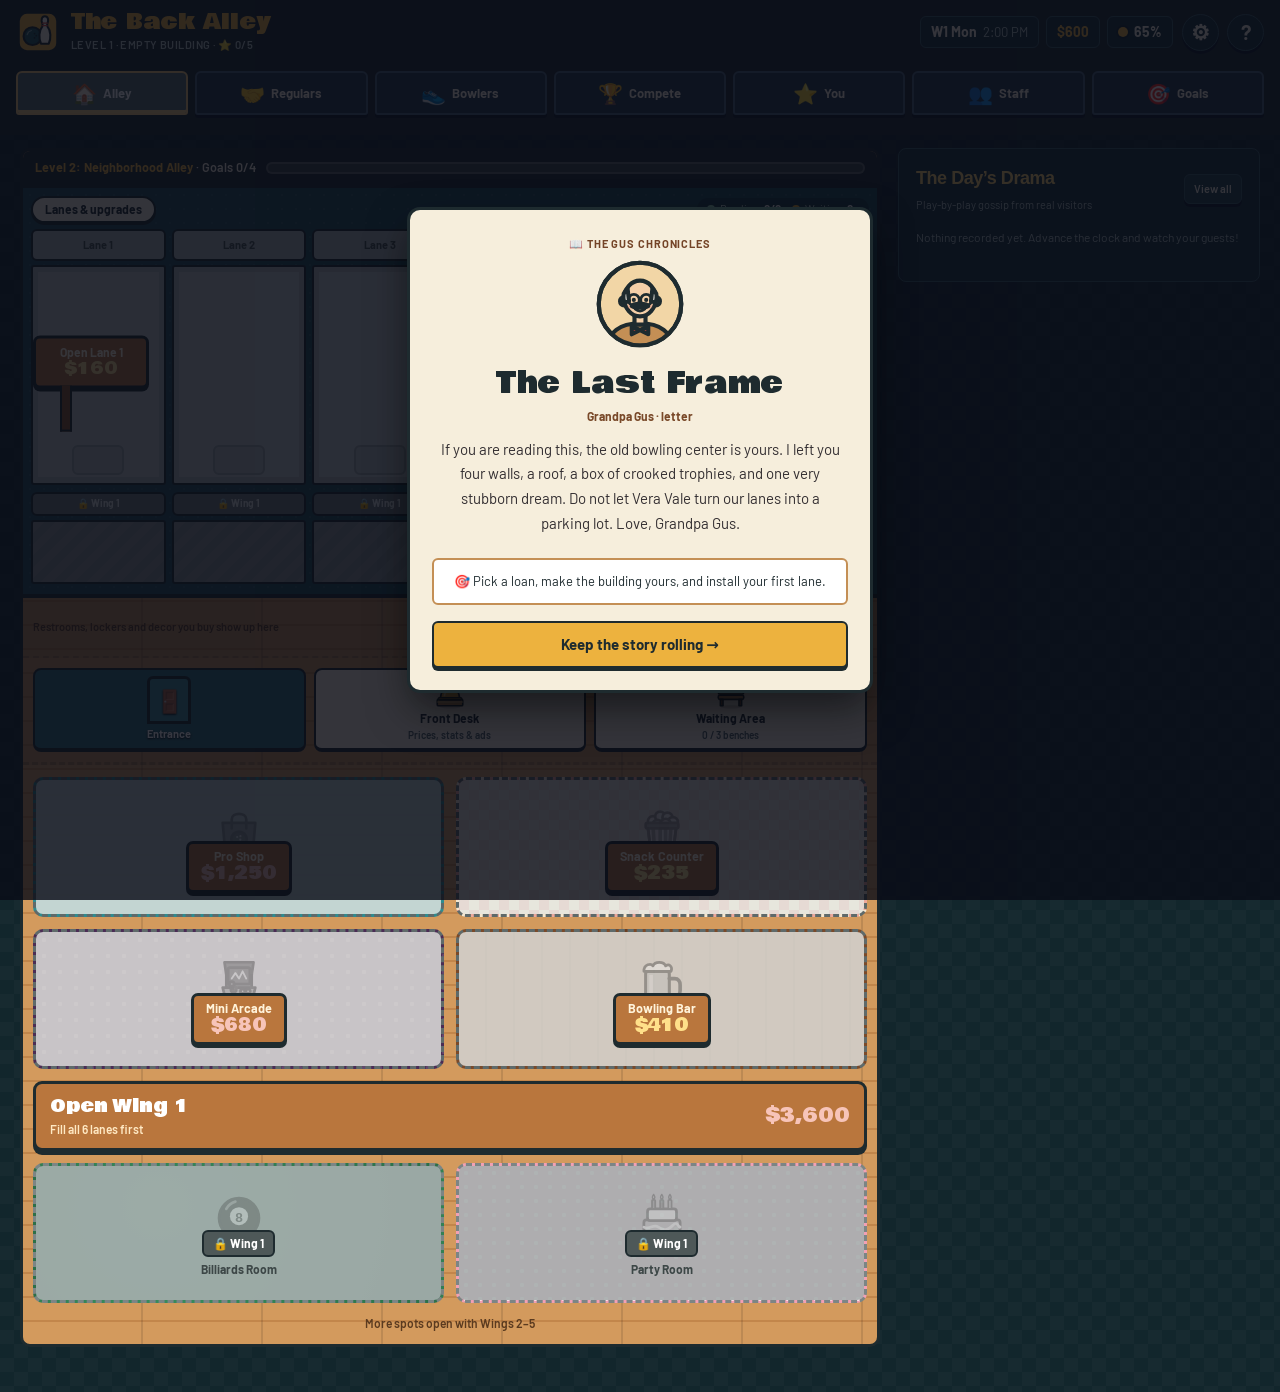
==== commit c8f09726: "Add files via upload" ====
--- a/PLAYABLE_DEMO.html
+++ b/PLAYABLE_DEMO.html
@@ -3,7 +3,7 @@
 <html lang="en">
 <head>
 <meta charset="utf-8"/><meta content="width=device-width,initial-scale=1" name="viewport"/>
-<title>From Gutter to Glory — v1.07.2</title><style>:root{color-scheme:dark;--bg:#0b1524;--panel:#17283b;--card:#22374c;--edge:#39526d;--txt:#f6f4e9;--muted:#adc0cd;--gold:#f7c777;--green:#8cdec0;--red:#f0a7a1;--blue:#96d4f8}*{box-sizing:border-box}body{margin:0;font-family:ui-rounded,system-ui,-apple-system,'Segoe UI',sans-serif;color:var(--txt);background:radial-gradient(ellipse at 50% -25%,#344968,#0b1524 67%);font-size:15px;line-height:1.45;min-height:100vh}h1,h2,h3,p{margin:0}h1{font-size:clamp(23px,3vw,30px);line-height:1.1}h2{font-size:17px}h3{font-size:14px}p{margin-top:5px}small,.small{font-size:12px}.tiny{font-size:11px}.muted{color:var(--muted)}.eyebrow{display:inline-block;font-weight:900;font-size:11px;letter-spacing:1.6px;color:var(--gold)}strong,b{font-weight:850}button,input{font:inherit}button{border:1px solid #536d86;background:#2e4761;border-radius:11px;color:var(--txt);padding:10px 13px;cursor:pointer;font-weight:750;transition:background .15s,transform .15s}button:hover:not(:disabled){background:#426383;transform:translateY(-1px)}button:active:not(:disabled){transform:translateY(0)}button:disabled{opacity:.43;cursor:not-allowed}button.primary{background:var(--gold);border-color:#ffe6b0;color:#283448;font-weight:900}button.primary:hover:not(:disabled){background:#ffda98}.mini{padding:6px 9px;font-size:11px}.full{display:block;width:100%;margin-top:12px}.hidden{display:none!important}.badge{display:inline-flex;align-items:center;border:1px solid #46627a;color:#d7e7f2;background:#284158;border-radius:100px;padding:6px 11px;font-size:12px;font-weight:800;white-space:nowrap}.badge.warm{border-color:#c19650;background:#5b4736;color:#ffe1a5}.badge.good{border-color:#457d71;background:#214b49;color:#9aeed6}.badge.warn{border-color:#96695e;background:#57383d;color:#ffbcae}.meter{background:#0c1c2f;border:1px solid #38516a;border-radius:30px;height:11px;overflow:hidden}.meter>div{height:100%;background:linear-gradient(90deg,#8ee3c4,#f5c47b);transition:width .25s}.hud{z-index:12;position:sticky;top:0;display:flex;justify-content:space-between;align-items:center;gap:16px;flex-wrap:wrap;padding:10px max(16px,calc((100vw - 1360px)/2));background:#101d2ce9;backdrop-filter:blur(12px);border-bottom:1px solid #3c536c}.brand{display:flex;align-items:center;gap:11px}.brandmark{width:43px;height:43px;background:#2b4052;border:1px solid #6e7c7c;border-radius:12px;display:grid;place-items:center;font-size:24px}.brand small{display:block;color:var(--gold);letter-spacing:1.2px;font-weight:800;font-size:10px}.brand strong{display:block;font-size:18px}.hudstats{display:flex;gap:8px;align-items:center;flex-wrap:wrap}.hudstats span{background:#24384c;border:1px solid #405a72;border-radius:11px;padding:7px 11px;white-space:nowrap;font-size:12px}.hudstats b{font-size:15px;color:white}.shell{max-width:1400px;margin:auto;padding:15px 20px 45px}.nav{display:grid;grid-template-columns:repeat(5,1fr);gap:9px;margin-bottom:18px}.nav button{min-height:62px;display:flex;align-items:center;justify-content:center;gap:9px;background:#1c2c41;font-size:14px;border-radius:14px;border:1px solid #3e5470}.nav button.active{background:#405f70;outline:2px solid #dbaa65;outline-offset:-2px}.icon-art{position:relative;display:inline-flex;align-items:center;justify-content:center;font-size:23px;width:30px;height:30px;flex-shrink:0}.icon-art img{position:absolute;inset:0;width:100%;height:100%;object-fit:contain}.nav .icon-art{width:28px;height:28px}.tab{display:none}.tab.active{display:block}.headline{display:flex;justify-content:space-between;align-items:center;flex-wrap:wrap;gap:10px;margin:5px 0 17px}.headline p{max-width:800px}.alleyLayout{display:grid;grid-template-columns:minmax(0,1.75fr) minmax(275px,.72fr);gap:15px}.column{display:flex;flex-direction:column;gap:13px}.panel{background:linear-gradient(142deg,#1d3146,#17283b);border:1px solid var(--edge);border-radius:17px;padding:17px;box-shadow:0 8px 18px #020a1330}.sectionhead{display:flex;align-items:center;justify-content:space-between;gap:8px;margin-bottom:12px}.rightRail .panel{padding:14px}.eventsPanel{min-height:270px}.eventList{height:208px;overflow:auto;display:flex;flex-direction:column;gap:7px;padding-right:3px}.event{padding:8px 9px 8px 11px;border-left:3px solid #6f8faf;background:#122337;border-radius:3px 9px 9px 3px;display:flex;gap:8px;align-items:flex-start;font-size:12px}.event .eventTime{color:#edcb90;flex-shrink:0;font-size:10px;font-weight:850;margin-top:2px;min-width:43px}.event.bowling{border-color:#8ce0c3}.event.snack{border-color:#ffc87a}.event.feedback,.event.left{border-color:#e2a3a1}.event.waiting{border-color:#efc37a}.pulseCards{display:grid;grid-template-columns:1fr 1fr;gap:8px}.pulseCard{padding:11px;border:1px solid #3b5671;background:#10243a;border-radius:11px}.pulseCard span{display:block;color:#aec6d8;font-size:11px}.pulseCard b{display:block;font-size:17px;margin-top:2px}.goal{background:#162c40;border:1px dashed #748ca1;border-radius:12px;padding:12px;font-size:13px}.goal b{color:var(--gold)}
+<title>From Gutter to Glory — v1.09</title><style>:root{color-scheme:dark;--bg:#0b1524;--panel:#17283b;--card:#22374c;--edge:#39526d;--txt:#f6f4e9;--muted:#adc0cd;--gold:#f7c777;--green:#8cdec0;--red:#f0a7a1;--blue:#96d4f8}*{box-sizing:border-box}body{margin:0;font-family:ui-rounded,system-ui,-apple-system,'Segoe UI',sans-serif;color:var(--txt);background:radial-gradient(ellipse at 50% -25%,#344968,#0b1524 67%);font-size:15px;line-height:1.45;min-height:100vh}h1,h2,h3,p{margin:0}h1{font-size:clamp(23px,3vw,30px);line-height:1.1}h2{font-size:17px}h3{font-size:14px}p{margin-top:5px}small,.small{font-size:12px}.tiny{font-size:11px}.muted{color:var(--muted)}.eyebrow{display:inline-block;font-weight:900;font-size:11px;letter-spacing:1.6px;color:var(--gold)}strong,b{font-weight:850}button,input{font:inherit}button{border:1px solid #536d86;background:#2e4761;border-radius:11px;color:var(--txt);padding:10px 13px;cursor:pointer;font-weight:750;transition:background .15s,transform .15s}button:hover:not(:disabled){background:#426383;transform:translateY(-1px)}button:active:not(:disabled){transform:translateY(0)}button:disabled{opacity:.43;cursor:not-allowed}button.primary{background:var(--gold);border-color:#ffe6b0;color:#283448;font-weight:900}button.primary:hover:not(:disabled){background:#ffda98}.mini{padding:6px 9px;font-size:11px}.full{display:block;width:100%;margin-top:12px}.hidden{display:none!important}.badge{display:inline-flex;align-items:center;border:1px solid #46627a;color:#d7e7f2;background:#284158;border-radius:100px;padding:6px 11px;font-size:12px;font-weight:800;white-space:nowrap}.badge.warm{border-color:#c19650;background:#5b4736;color:#ffe1a5}.badge.good{border-color:#457d71;background:#214b49;color:#9aeed6}.badge.warn{border-color:#96695e;background:#57383d;color:#ffbcae}.meter{background:#0c1c2f;border:1px solid #38516a;border-radius:30px;height:11px;overflow:hidden}.meter>div{height:100%;background:linear-gradient(90deg,#8ee3c4,#f5c47b);transition:width .25s}.hud{z-index:12;position:sticky;top:0;display:flex;justify-content:space-between;align-items:center;gap:16px;flex-wrap:wrap;padding:10px max(16px,calc((100vw - 1360px)/2));background:#101d2ce9;backdrop-filter:blur(12px);border-bottom:1px solid #3c536c}.brand{display:flex;align-items:center;gap:11px}.brandmark{width:43px;height:43px;background:#2b4052;border:1px solid #6e7c7c;border-radius:12px;display:grid;place-items:center;font-size:24px}.brand small{display:block;color:var(--gold);letter-spacing:1.2px;font-weight:800;font-size:10px}.brand strong{display:block;font-size:18px}.hudstats{display:flex;gap:8px;align-items:center;flex-wrap:wrap}.hudstats span{background:#24384c;border:1px solid #405a72;border-radius:11px;padding:7px 11px;white-space:nowrap;font-size:12px}.hudstats b{font-size:15px;color:white}.shell{max-width:1400px;margin:auto;padding:15px 20px 45px}.nav{display:grid;grid-template-columns:repeat(5,1fr);gap:9px;margin-bottom:18px}.nav button{min-height:62px;display:flex;align-items:center;justify-content:center;gap:9px;background:#1c2c41;font-size:14px;border-radius:14px;border:1px solid #3e5470}.nav button.active{background:#405f70;outline:2px solid #dbaa65;outline-offset:-2px}.icon-art{position:relative;display:inline-flex;align-items:center;justify-content:center;font-size:23px;width:30px;height:30px;flex-shrink:0}.icon-art img{position:absolute;inset:0;width:100%;height:100%;object-fit:contain}.nav .icon-art{width:28px;height:28px}.tab{display:none}.tab.active{display:block}.headline{display:flex;justify-content:space-between;align-items:center;flex-wrap:wrap;gap:10px;margin:5px 0 17px}.headline p{max-width:800px}.alleyLayout{display:grid;grid-template-columns:minmax(0,1.75fr) minmax(275px,.72fr);gap:15px}.column{display:flex;flex-direction:column;gap:13px}.panel{background:linear-gradient(142deg,#1d3146,#17283b);border:1px solid var(--edge);border-radius:17px;padding:17px;box-shadow:0 8px 18px #020a1330}.sectionhead{display:flex;align-items:center;justify-content:space-between;gap:8px;margin-bottom:12px}.rightRail .panel{padding:14px}.eventsPanel{min-height:270px}.eventList{height:208px;overflow:auto;display:flex;flex-direction:column;gap:7px;padding-right:3px}.event{padding:8px 9px 8px 11px;border-left:3px solid #6f8faf;background:#122337;border-radius:3px 9px 9px 3px;display:flex;gap:8px;align-items:flex-start;font-size:12px}.event .eventTime{color:#edcb90;flex-shrink:0;font-size:10px;font-weight:850;margin-top:2px;min-width:43px}.event.bowling{border-color:#8ce0c3}.event.snack{border-color:#ffc87a}.event.feedback,.event.left{border-color:#e2a3a1}.event.waiting{border-color:#efc37a}.pulseCards{display:grid;grid-template-columns:1fr 1fr;gap:8px}.pulseCard{padding:11px;border:1px solid #3b5671;background:#10243a;border-radius:11px}.pulseCard span{display:block;color:#aec6d8;font-size:11px}.pulseCard b{display:block;font-size:17px;margin-top:2px}.goal{background:#162c40;border:1px dashed #748ca1;border-radius:12px;padding:12px;font-size:13px}.goal b{color:var(--gold)}
 /* Interactive miniature alley */
 .scene{height:465px;border-radius:19px;border:4px solid #4c6b83;overflow:hidden;position:relative;background:linear-gradient(160deg,#567d88 0 18%,#7b8465 18% 25%,#856c59 25% 100%);isolation:isolate;box-shadow:inset 0 12px 18px #0002,0 12px 30px #0004}.scene.neighborhood{background:linear-gradient(155deg,#4b7186 0 20%,#586c7c 20% 29%,#766455 29%)}.scene.league{background:linear-gradient(155deg,#4a5e82 0 22%,#475879 22% 31%,#6e5962 31%)}.scene.regional{background:linear-gradient(155deg,#413f76 0 22%,#576080 22% 31%,#705967 31%)}.sceneImage{position:absolute;inset:0;width:100%;height:100%;object-fit:cover;opacity:.53;z-index:0}.sceneCurtain{position:absolute;inset:0;background:linear-gradient(#050a1955 0%,transparent 32%,#100c170c 86%);z-index:0;pointer-events:none}.scene:after{content:'';position:absolute;inset:20% 2% 8% 8%;border:7px solid #34414c;background:repeating-linear-gradient(90deg,#655747 0 30px,#6e6252 31px 33px);border-radius:9px;z-index:0;pointer-events:none}.scene.backyard:after{border:7px dashed #b4a282;background:repeating-linear-gradient(90deg,#927852 0 30px,#9b7d56 31px 33px)}.sceneMarquee{position:absolute;top:11px;left:13px;z-index:4;background:#112235e8;border:2px solid #edd29a;border-radius:10px;padding:6px 11px;font-size:14px;font-weight:1000;text-shadow:0 2px 2px #000}.sceneMarquee small{display:block;font-size:9px;letter-spacing:1.7px;color:#bcdae9}.entrance{position:absolute;z-index:2;left:1%;bottom:11%;width:15%;height:39%;display:flex;flex-direction:column;justify-content:end;align-items:center;color:#faf7e4;font-size:9px;font-weight:900;text-shadow:0 1px 2px black}.entranceDoor{width:76%;height:80%;display:grid;place-items:center;background:#3b6e79;border:5px solid #c7a779;border-radius:11px;font-size:32px;box-shadow:inset 0 0 15px #0006}.hotspot{position:absolute;z-index:4;background:#10283bdb;border:1px solid #82a2b6;border-bottom:3px solid #d5ae6e;border-radius:12px;padding:7px;display:flex;flex-direction:column;align-items:center;justify-content:center;gap:0;min-width:80px;min-height:65px;box-shadow:0 6px 9px #09192955;font-size:12px}.hotspot:hover{background:#35536e}.hotspot .icon-art{font-size:30px;height:34px;width:38px}.hotspot small{font-size:9px;font-weight:600;color:#b6cbd6}.hotspot.desk{left:13%;top:31%}.hotspot.snack{left:13%;top:56%}.hotspot.arcade{right:2%;top:3%}.hotspot.shop{left:43%;top:3%}.sceneLaneBank{position:absolute;z-index:2;top:23%;left:32%;right:3%;bottom:9%;display:flex;gap:9px}.laneScene{border:4px solid #534b43;flex:1;border-radius:13px 13px 4px 4px;position:relative;background:repeating-linear-gradient(90deg,#d4b183 0 10px,#c9a577 10px 21px);box-shadow:inset 0 0 0 3px #e6ca9b,0 8px 3px #15223399;overflow:hidden;min-width:0;padding:0;transition:filter .2s}.laneScene:hover{filter:brightness(1.14)}.laneScene:before{content:'◆ ◆ ◆';position:absolute;top:8px;left:0;right:0;color:#faf1e3;text-shadow:0 1px 2px #111;font-size:17px}.laneScene .laneNumber{position:absolute;top:35px;left:50%;transform:translateX(-50%);background:#203849dd;border:1px solid #cdb387;padding:3px 10px;border-radius:30px;font-size:11px;white-space:nowrap}.laneScene .laneAvatar{position:absolute;bottom:30%;left:50%;transform:translateX(-50%);font-size:30px;animation:bobbing 1.6s ease-in-out infinite}.laneScene .laneStatus{position:absolute;bottom:6px;left:4px;right:4px;background:#142b3dd9;color:#c9dfeb;padding:5px 2px;border-radius:8px;font-size:10px;overflow:hidden;text-overflow:ellipsis;white-space:nowrap}.laneScene .laneDamage{position:absolute;top:0;left:0;right:0;height:4px;background:#dd936a}.laneScene .laneDamage>div{background:#81d5b6;height:100%}.laneScene .lane-image{position:absolute;width:100%;height:100%;inset:0;object-fit:cover;opacity:.55;pointer-events:none}.sceneLegend{z-index:6;position:absolute;bottom:8px;right:11px;background:#142839e9;border:1px solid #6f8393;border-radius:30px;padding:5px 10px;display:flex;gap:10px;font-size:11px}.sceneLegend b{color:var(--gold)}.visitorLayer{pointer-events:none;position:absolute;z-index:5;inset:0}.visitor{--shirt:#e49a78;position:absolute;left:2%;top:83%;width:19px;height:29px;border:0;transition:left 2.1s ease,top 2.1s ease;filter:drop-shadow(1px 2px 2px #091523);display:block}.visitor:before{content:'';position:absolute;left:3px;top:0;border-radius:50%;width:14px;height:13px;background:#e9bc92;border:1px solid #0006}.visitor:after{content:'';position:absolute;top:12px;left:0;width:19px;height:16px;border-radius:6px 6px 2px 2px;background:var(--shirt);border:1px solid #0005}.visitor.hasImage::before,.visitor.hasImage::after{display:none}.visitor img{width:100%;height:100%;object-fit:contain}.visitor span{position:absolute;top:-13px;left:-3px;font-size:10px;color:#fff;white-space:nowrap;background:#183143ab;border-radius:4px;padding:0 3px}.timeControls{display:flex;justify-content:space-between;align-items:center;gap:10px;flex-wrap:wrap;background:#1b2d40;border-radius:14px;border:1px solid #344e66;padding:12px}.clockText strong{display:block;font-size:13px}.clockText span{display:block;font-size:11px;color:#aec5d1}.timeButtons{display:flex;gap:6px;flex-wrap:wrap}.timeButtons button{font-size:12px}.hourTrack{height:6px;background:#163046;border-radius:20px;overflow:hidden;margin-top:-12px}.hourTrack>div{height:100%;background:var(--gold);transition:width .2s}.kpiTiles{display:grid;grid-template-columns:repeat(4,minmax(0,1fr));gap:8px}.kpiTiles button{background:#203349;border:1px solid #435e75;text-align:left;padding:12px;min-width:0}.kpiTiles span{display:block;font-size:11px;color:#b4c4d4}.kpiTiles strong{display:block;font-size:23px;margin-top:1px}.manageSummary{display:grid;grid-template-columns:repeat(3,1fr);gap:12px;margin:0 0 15px}.feature{display:flex;align-items:center;flex-direction:column;background:#1c354b;min-height:120px}.featIcon{font-size:31px}.feature small{color:var(--muted);font-size:11px}.laneTiles{display:grid;grid-template-columns:repeat(3,minmax(0,1fr));gap:10px}.laneTile{border:1px solid #4a6480;background:#1b344b;border-radius:13px;padding:15px;text-align:left;cursor:pointer}.laneTile .meter{margin:9px 0}.laneTile b{font-size:17px}.upgradeTiles{display:grid;grid-template-columns:repeat(4,minmax(0,1fr));gap:12px}.upgrade{display:flex;flex-direction:column;align-items:center;text-align:center;gap:5px;background:#1d3449;border:1px solid #3c5871;border-radius:14px;padding:14px;min-height:186px}.upgrade .icon-art{width:45px;height:45px;font-size:38px}.upgrade h3{font-size:13px}.upgrade p{font-size:11px;color:#bacbd6;flex:1}.upgrade button{width:100%;font-size:12px}.upgrade.done{background:#21463f;border-color:#4c8c78}.roster{display:flex;gap:10px;flex-wrap:wrap;margin-bottom:15px}.rosterChoice{flex:1;min-width:150px;display:flex;gap:9px;align-items:center;text-align:left}.rosterChoice.active{background:#486575;border-color:var(--gold)}.rosterChoice small{display:block;color:#c1d3dd}.portrait{width:60px;height:60px;font-size:37px;border:2px solid #6a889b;background:#355067;border-radius:50%;overflow:hidden}.portrait img{object-fit:cover}.athleteBanner{display:flex;gap:15px;align-items:center;margin-bottom:15px}.athleteBanner .portrait{height:80px;width:80px;font-size:50px}.athleteBanner h2{font-size:23px}.skillGrid{display:grid;grid-template-columns:repeat(4,minmax(0,1fr));gap:12px}.skillBox{border-radius:12px;background:#152c41;border:1px solid #344e68;padding:12px}.skillBox .meter{margin:8px 0 12px}.skillBox button{font-size:11px;width:100%}.skillTop{display:flex;justify-content:space-between;gap:5px;font-size:12px}.tournaments{display:grid;grid-template-columns:repeat(2,minmax(0,1fr));gap:12px}.tournament{border:1px solid #46627c;background:#1d3349;border-radius:15px;padding:17px;display:flex;align-items:center;gap:13px}.tournament .icon-art{font-size:33px;width:52px;height:52px}.tournament h3{font-size:17px}.tournament p{font-size:12px;color:#b7c8d9;margin-bottom:5px}.tournament button{margin-left:auto;white-space:nowrap}.practice{margin-top:17px}.practice summary{cursor:pointer;font-weight:900}.practiceSliders{display:grid;grid-template-columns:repeat(3,minmax(0,1fr));gap:15px;margin:13px 0}.practiceSliders label{display:flex;flex-direction:column;font-size:12px}.practiceSliders input{width:100%;accent-color:var(--gold)}.youGrid{display:grid;grid-template-columns:minmax(280px,.8fr) 1.2fr;gap:15px}.ownerStage{text-align:center}.ownerAvatar{height:280px;border-radius:15px;background:radial-gradient(ellipse at bottom,#536a91,#213c58 75%);border:1px solid #5a7692;position:relative;overflow:hidden;margin-bottom:14px}.avatarGlow{position:absolute;width:210px;height:210px;border-radius:50%;left:50%;top:15%;transform:translateX(-50%);background:#f3b87030;filter:blur(18px)}.avatarShape{position:absolute;bottom:0;left:50%;transform:translateX(-50%);width:160px;height:245px}.avatarHead{position:absolute;background:#e9bd91;width:90px;height:100px;border-radius:47% 47% 44% 44%;top:18px;left:35px;border:3px solid #986e61;display:grid;place-items:center;color:#573c42;font-size:27px;z-index:2}.avatarHair{position:absolute;width:101px;height:113px;border-radius:53px 53px 40px 40px;background:#39334b;top:6px;left:28px;z-index:1}.avatarNeck{position:absolute;width:30px;height:27px;background:#dca87d;left:65px;top:100px}.avatarBody{position:absolute;left:10px;top:114px;width:140px;height:122px;border-radius:50px 50px 0 0;background:linear-gradient(90deg,#d58a6c,#eea38a);border:3px solid #82576b;font-size:50px;display:grid;place-items:center;z-index:3}.avatarLeg{position:absolute;top:226px;width:45px;height:65px;background:#3a4666;border-radius:8px}.avatarLeg.left{left:30px}.avatarLeg.right{right:30px}.ownerArt{position:absolute;inset:0;z-index:5;pointer-events:none}.ownerArt img{height:100%;width:100%;object-fit:contain}.ownerStage .badge{margin:6px}.ownerStage p{margin:12px 0}.ownerStage .meter{margin:12px auto;width:85%}.ownerSkill{display:flex;gap:12px;align-items:center;justify-content:space-between;padding:13px 0;border-bottom:1px solid #3d536e}.ownerSkill:last-child{border-bottom:0}.ownerSkill p{font-size:12px;color:var(--muted)}.ownerSkill button{white-space:nowrap}.settings{margin-top:15px}.settings summary{cursor:pointer;font-weight:850}.settings .buttons{display:flex;gap:8px;margin-top:14px}
 /* Facility drawer */
@@ -906,7 +906,7 @@
 
 /* wide screens: the floor and the day's drama side by side */
 @media(min-width:1000px){
- #alley{display:grid;grid-template-columns:minmax(0,860px) minmax(300px,1fr);column-gap:18px;align-items:start}
+ #alley.active{display:grid;grid-template-columns:minmax(0,860px) minmax(300px,1fr);column-gap:18px;align-items:start}
  #alley>.alleyNotice{grid-column:1/-1}
  #alley>.eventsPanel{margin-top:0!important;position:sticky;top:12px}
  #alley>.eventsPanel .eventList{grid-template-columns:1fr!important;max-height:70vh!important}
@@ -934,12 +934,151 @@
 .deskJump{display:flex;gap:6px;margin-bottom:10px;position:sticky;top:0;z-index:2;background:inherit;padding:2px 0}
 .deskJump .mini{flex:1}
 .drawerSection{margin:22px 0 8px;padding-top:12px;border-top:2px solid var(--rail);font-size:20px}
+
+/* =====================================================================
+ * v1.08 — closing report, staff room, regulars' conversations
+ * ===================================================================== */
+/* closing report: a register tape */
+.daySummary{max-width:460px!important}
+.daySummary .summaryHeader h2{font-size:24px}
+.tapeTop{display:grid;grid-template-columns:1.4fr 1fr;gap:8px;margin:4px 0 10px}
+.tapeNet,.tapeMood{background:var(--ink);border-radius:8px;padding:9px 12px;display:flex;flex-direction:column;gap:1px}
+.tapeNet small,.tapeMood small{font-size:11px;color:var(--muted)}
+.tapeNet strong{font-family:var(--sign);font-weight:400;font-size:28px;line-height:1.05;color:#9AD8BC}
+.tapeNet strong.negative{color:#F09A90}
+.tapeNet span,.tapeMood span{font-size:11.5px;color:var(--muted);font-variant-numeric:tabular-nums}
+.tapeMood b{font-family:var(--sign);font-weight:400;font-size:24px;line-height:1.1}
+.tapeMood.mood-high b{color:#9AD8BC}.tapeMood.mood-mid b{color:var(--marquee)}.tapeMood.mood-low b{color:#F09A90}
+.tape{background:#FFF8EA;color:var(--ink);border-radius:6px;padding:4px 12px;
+ -webkit-mask:radial-gradient(circle 5px at 50% 0,#0000 98%,#000) 0 0/14px 51% repeat-x,radial-gradient(circle 5px at 50% 100%,#0000 98%,#000) 0 100%/14px 51% repeat-x;
+ mask:radial-gradient(circle 5px at 50% 0,#0000 98%,#000) 0 0/14px 51% repeat-x,radial-gradient(circle 5px at 50% 100%,#0000 98%,#000) 0 100%/14px 51% repeat-x}
+.tapeRow{display:grid;grid-template-columns:52px 1fr;gap:8px;align-items:baseline;padding:8px 0;border-bottom:1.5px dashed #1E2B2F33}
+.tapeRow:last-child{border-bottom:0}
+.tapeLabel{font-size:11px;font-weight:700;color:#6b5a3e}
+.tapeItems{display:flex;flex-wrap:wrap;gap:4px 12px;font-size:13px;color:#3d4747}
+.tapeItem b{font-size:15px;color:var(--ink);font-variant-numeric:tabular-nums}
+.tapeItem.bad b{color:#B8352B}
+.summarySubtitle{margin:16px 0 8px!important;font-size:15px!important}
+.quotes{display:flex;flex-direction:column;gap:10px}
+.quote{display:grid;grid-template-columns:34px 1fr;gap:4px 10px;margin:0;align-items:start}
+.quote blockquote{margin:0;position:relative;background:#FFF8EA;color:var(--ink);border-radius:12px;padding:8px 12px;font-size:14px;line-height:1.35}
+.quote blockquote:before{content:'';position:absolute;left:-7px;top:12px;border:7px solid transparent;border-right-color:#FFF8EA;border-left:0}
+.quote figcaption{grid-column:2;font-size:11px;color:var(--muted);margin-top:-2px}
+.guestAvatar{width:34px;height:34px;border-radius:50%;background:#2B4A52;position:relative;overflow:hidden;border:2px solid var(--ink)}
+.guestAvatar:before{content:'';position:absolute;left:50%;top:6px;width:13px;height:13px;margin-left:-6.5px;border-radius:50%;background:var(--skin)}
+.guestAvatar:after{content:'';position:absolute;left:50%;top:20px;width:24px;height:18px;margin-left:-12px;border-radius:10px 10px 0 0;background:var(--shirt)}
+.quietNight{font-size:13px;color:var(--muted);font-style:italic;margin:0}
+.todoList,.noteList{list-style:none;margin:0;padding:0;display:flex;flex-direction:column;gap:6px}
+.todoList li{display:flex;align-items:center;gap:10px;justify-content:space-between;background:#00000026;border-left:3px solid var(--marquee);border-radius:6px;padding:7px 8px 7px 10px;font-size:13px}
+.todoList .mini{flex:none}
+.noteList{margin-top:10px}.noteList li{font-size:12px;color:var(--muted);padding-left:12px;position:relative}
+.noteList li:before{content:'';position:absolute;left:2px;top:7px;width:5px;height:5px;border-radius:50%;background:#9AD8BC}
+.overnightRush:empty{display:none}
+.summarySkip{font-size:12px!important}
+
+/* staff room */
+.staffGrid{display:grid;grid-template-columns:minmax(0,1fr) minmax(0,1.35fr);gap:14px;align-items:start;margin-bottom:14px}
+.staffGrid.small{grid-template-columns:repeat(2,minmax(0,1fr))}
+.staffGrid .panel{margin:0!important}
+.rosterPanel .sectionhead,.teamPanel .sectionhead{display:block}
+.rosterPanel .sectionhead small{display:block;margin-top:2px;font-size:12px}
+.roster{display:flex;flex-direction:column}
+.rosterRow{display:grid;grid-template-columns:38px minmax(0,1fr) auto auto;gap:10px;align-items:center;padding:8px 2px;border-bottom:1px solid var(--rail)}
+.rosterRow:last-child{border-bottom:0}
+.rosterRow .icon-art{width:38px!important;height:38px!important;font-size:24px}
+.rosterText b{display:block;font-size:14px}.rosterText small{display:block;font-size:11.5px;color:var(--muted);line-height:1.25}
+.rosterStatus{font-size:12px;font-weight:700;padding:2px 8px;border-radius:10px;background:#ffffff14;white-space:nowrap}
+.rosterRow.ok .rosterStatus{background:#9AD8BC2e;color:#9AD8BC}
+.rosterRow.short .rosterStatus{background:#D8473B33;color:#F7B3AA}
+.rosterRow.locked{opacity:.55}
+.rosterDone{color:#9AD8BC;font-weight:700;width:28px;text-align:center}
+.rosterRow .mini{white-space:nowrap}
+.staffList{display:flex;flex-direction:column}
+.teamRow{display:grid;grid-template-columns:42px minmax(0,1fr);gap:10px;padding:10px 2px;border-bottom:1px solid var(--rail)}
+.teamRow:last-of-type{border-bottom:0}
+.teamRow>.icon-art{width:42px!important;height:42px!important}
+.teamName{display:flex;flex-wrap:wrap;align-items:baseline;gap:4px 8px}
+.teamName b{font-size:15px}.teamName small{width:100%;font-size:12px;color:var(--muted)}
+.lvChip{font-size:11px;font-weight:700;background:var(--marquee);color:var(--ink);border-radius:8px;padding:0 6px}
+.teamMeters{display:flex;align-items:center;gap:8px;margin:6px 0;font-size:11.5px;color:var(--muted)}
+.moraleBar{flex:1;max-width:140px;height:6px;border-radius:3px;background:#ffffff1c;overflow:hidden}
+.moraleBar i{display:block;height:100%;background:#9AD8BC}.moraleBar i.mid{background:var(--marquee)}.moraleBar i.bad{background:var(--stripe)}
+.teamControls{display:flex;flex-wrap:wrap;gap:6px;align-items:center}
+.wageStep{display:inline-flex;align-items:center;gap:4px;background:#00000026;border-radius:7px;padding:2px}
+.wageStep b{min-width:62px;text-align:center;font-size:13px;font-variant-numeric:tabular-nums}
+.wageStep b.lowPay{color:#F7B3AA}
+.wageStep .mini{min-width:28px;padding:2px 6px!important}
+.payNote{display:block;margin-top:4px;font-size:11px;color:#F7B3AA}
+.specialtyPick{display:flex;flex-wrap:wrap;gap:6px;align-items:center;margin-top:6px}.specialtyPick small{font-size:11.5px;color:var(--marquee)}
+.departures{font-size:11.5px;color:var(--muted);margin:10px 0 0}
+#employees .staffIntro{display:none}
+@media(max-width:820px){.staffGrid,.staffGrid.small{grid-template-columns:1fr}}
+
+/* regulars' conversation */
+.patronDialog{text-align:left!important;max-width:440px!important}
+.patronHead{display:flex;align-items:center;gap:12px;margin-bottom:10px}
+.patronHead .patronPortrait .icon-art{width:64px!important;height:64px!important}
+.patronHead h2{margin:0!important;font-size:24px}
+.patronKicker{display:block;font-size:12px;color:var(--muted)}
+.patronSpeech{position:relative;background:#FFF8EA;color:var(--ink);border-radius:12px;padding:12px 14px;font-size:15.5px;line-height:1.4;margin:0 0 6px!important}
+.patronSpeech:before{content:'';position:absolute;left:24px;top:-8px;border:8px solid transparent;border-bottom-color:#FFF8EA;border-top:0}
+.patronSpeech .youSaid{display:block;font-size:12.5px;color:#6b5a3e;margin-bottom:6px}
+.patronMood{min-height:18px;margin:4px 2px 10px!important;font-size:13px;color:var(--muted)}
+.patronMood.warmer{color:#9AD8BC}.patronMood.cooler{color:#F7B3AA}
+.patronActions{display:flex!important;flex-direction:column!important;gap:8px!important}
+.patronActions .answer{width:100%;text-align:left;justify-content:flex-start;padding:10px 12px;font-weight:600;background:var(--carpet-3)!important;border:1px solid var(--rail)!important;color:var(--pin)!important;box-shadow:none!important;border-radius:8px}
+.patronActions .answer:hover{border-color:var(--marquee)!important}
+.patronHead .patronPortrait{width:auto!important;height:auto!important;margin:0!important;flex:none}
+.patronHead>div:last-child{flex:1;min-width:0}
+.patronDialog .patronHead h2{text-align:left}
+.guestAvatar{background:#8CCFC6}
+.daySummary .overnightRush{padding:6px 10px!important;font-size:12px!important;border-width:1px!important;margin-top:12px!important}
+.regularAvatar .icon-art{width:44px!important;height:44px!important}
+.regularQuote{margin:8px 0 6px;background:#FFF8EA;color:var(--ink);border-radius:10px;padding:7px 10px;font-size:13px;line-height:1.35}
+.regularQuote small{display:block;font-size:11px;color:#6b5a3e;margin-top:2px}
+
+
+/* =====================================================================
+ * v1.09 — tabbed shop panels, Lanes panel, Regulars tab
+ * ===================================================================== */
+.drawerTabs{display:flex;gap:4px;margin:10px 0 12px;padding:4px;background:#00000033;border-radius:10px;position:sticky;top:-2px;z-index:3;backdrop-filter:blur(4px)}
+.drawerTabs button{flex:1;min-height:38px;border:0!important;background:transparent!important;color:var(--muted)!important;font-weight:700;font-size:13px;border-radius:7px!important;box-shadow:none!important;padding:6px 4px}
+.drawerTabs button.active{background:var(--marquee)!important;color:var(--ink)!important}
+.upRow,.priceRow{display:grid;grid-template-columns:36px minmax(0,1fr) auto;gap:10px;align-items:center;padding:9px 0;border-bottom:1px solid #f6eedc1a}
+.upRow:last-child,.priceRow:last-child{border-bottom:0}
+.upRow>.icon-art,.priceRow>.icon-art{width:36px!important;height:36px!important;font-size:24px}
+.upText{min-width:0}.upText b{display:block;font-size:14px}.upText small{display:block;font-size:12px;color:var(--muted);line-height:1.3}
+.upRow.done .upText b:after{content:' ✓';color:#9AD8BC}
+.upRow.locked{opacity:.55}
+.upRow button,.priceRow button{white-space:nowrap}
+.lvBadge,.equipStar{width:36px;height:36px;border-radius:50%;display:grid;place-items:center;font-weight:700;font-size:12px;background:var(--marquee);color:var(--ink)}
+.equipStar{background:#f6eedc22;color:var(--marquee)}
+.upRow.done .equipStar{background:#9AD8BC;color:var(--ink)}
+.deptCard .deptHead{display:flex;justify-content:space-between;align-items:flex-start;gap:10px}
+.deptCard h3{margin:0 0 2px}.deptCard .deptHead small{font-size:12px;color:var(--muted)}
+.deptReward{font-size:12.5px;margin:8px 0 4px;color:var(--marquee)}
+.priceRow .priceControl{display:flex;align-items:center;gap:6px}
+.priceRow .priceControl strong{min-width:44px;text-align:center;font-variant-numeric:tabular-nums}
+.reaction{display:inline-block;margin-top:3px;font-size:11px;font-weight:700;border-radius:8px;padding:1px 7px;background:#ffffff14}
+.reaction.bargain,.reaction.good{background:#9AD8BC2e;color:#9AD8BC}.reaction.fair{color:var(--muted)}
+.reaction.pricey{background:#EDB23E2e;color:var(--marquee)}.reaction.steep{background:#D8473B33;color:#F7B3AA}
+.warnCallout{border-color:var(--stripe)!important}
+.deptLink{display:flex;justify-content:space-between;align-items:center;gap:8px;margin-top:8px}
+.deptLink small{font-size:12px;color:var(--muted)}.deptLink b{color:var(--marquee)}
+.hallButton{border:2px solid var(--ink)!important;background:var(--pin)!important;color:var(--ink)!important;border-radius:20px!important;padding:3px 12px!important;font-size:12px!important;font-weight:700;min-height:0;box-shadow:0 2px 0 var(--ink)!important}
+.laneHallWall{justify-content:space-between!important;align-items:center;gap:8px}
+.laneTiles{display:grid;grid-template-columns:repeat(auto-fill,minmax(140px,1fr));gap:8px;margin-bottom:10px}
+.bulkKitList{display:grid;grid-template-columns:repeat(auto-fit,minmax(150px,1fr));gap:8px}
+.bulkKitList button{display:flex;flex-direction:column;align-items:flex-start;gap:2px;text-align:left}
+.bulkKitList small{font-size:11.5px;color:var(--muted)}
+#regulars .regularsPanel{margin-top:0}
+.drawer .facilityShowcase{margin-bottom:0}
 </style>
 </head>
 <body>
 <header class="hud"><div class="hudMain"><div class="brand"><span class="brandmark" aria-hidden="true"><span data-icon="brand" data-emoji="🎳"></span></span><div class="brandText"><strong id="venueName">The Back Alley</strong><small id="levelLabel">LEVEL 1 · YOUR BOWLING ALLEY</small></div></div><div class="hudRight"><div class="hudstats" id="hudStats" aria-label="Current day and money"></div><div class="hudButtons"><button class="helpButton" id="openSettings" type="button" aria-label="Game settings" title="Settings">⚙</button><button class="helpButton" id="openTutorial" type="button" aria-label="How to play" title="How to play">?</button></div></div></div><nav aria-label="Game menu" class="nav">
 <button class="active" data-tab="alley"><span data-emoji="🏠" data-icon="nav.alley"></span>Alley</button>
-<button data-tab="manage"><span data-emoji="🛠️" data-icon="nav.manage"></span>Build</button>
+<button data-tab="regulars"><span data-emoji="🤝" data-icon="nav.regulars"></span>Regulars</button>
 <button data-tab="bowlers"><span data-emoji="👟" data-icon="nav.bowlers"></span>Bowlers</button>
 <button data-tab="tournaments"><span data-emoji="🏆" data-icon="nav.tournaments"></span>Compete</button>
 <button data-tab="you"><span data-emoji="⭐" data-icon="nav.you"></span>You</button>
@@ -949,7 +1088,7 @@
 <div aria-label="Your bowling alley floor" class="alleyFloor" id="scene">
 <img alt="" class="sceneImage" hidden="" id="sceneImage"/><div class="sceneMarquee" hidden id="sceneMarquee"></div>
 <button type="button" class="goalStrip" data-tab="goals" id="goalStrip" aria-label="Open goals"><span class="goalStripText" id="goalStripText">Goals</span><span class="goalStripBar"><span id="goalStripFill"></span></span></button>
-<section class="laneHall" aria-label="Bowling lanes"><div class="laneHallWall"><span class="occupancy"><span class="dot go"></span>Bowling <b id="occupancyCount">0/1</b><span class="dot wait"></span>Waiting <b id="waitingCount">0</b></span></div><div class="laneBank" id="sceneLanes"></div><div class="constructionRibbon" id="constructionRibbon"></div></section>
+<section class="laneHall" aria-label="Bowling lanes"><div class="laneHallWall"><button type="button" class="hallButton" data-open="lanes">Lanes &amp; upgrades</button><span class="occupancy"><span class="dot go"></span>Bowling <b id="occupancyCount">0/1</b><span class="dot wait"></span>Waiting <b id="waitingCount">0</b></span></div><div class="laneBank" id="sceneLanes"></div><div class="constructionRibbon" id="constructionRibbon"></div></section>
 <div class="decorStrip"><div aria-label="Fixtures and decor you have bought" class="sceneWallDecor" id="sceneWallDecor"></div><button aria-label="Open decoration and guest facilities" class="sceneStyle" data-open="decor" id="sceneStyle">Customize <span id="sceneFixtures">your space</span></button></div>
 <section class="lobby" aria-label="Lobby">
 <div class="lobbySpot entrance"><div class="entranceDoor" aria-hidden="true">🚪</div><span>Entrance</span><button type="button" id="sceneSecurity" class="securityPost hidden" data-open="security" title="Inspect the Night Security entrance"><b>Door security</b><small>Not installed</small></button></div>
@@ -968,14 +1107,8 @@
 
 </div><section class="panel eventsPanel"><div class="sectionhead"><div><h2>The Day’s Drama</h2><p class="muted tiny">Play-by-play gossip from real visitors</p></div><button class="mini" data-open="diary">View all</button></div><div class="eventList" id="miniEvents"></div></section>
 </section>
-<section class="tab" id="manage"><div class="headline"><div><span class="eyebrow">BUILD YOUR EMPIRE</span><h1>The Back Room</h1><p class="muted">Build, fix, decorate. No clipboard gymnastics required.</p></div><span class="badge" id="upgradeCount"></span></div><div aria-label="Build categories" class="buildNav"><button class="active" data-build-section="construction">Construction</button><button class="" data-build-section="lanes">Your Lanes</button><button class="" data-build-section="style">Customize</button><button class="" data-build-section="layout">Room Upgrades</button><button data-build-section="future">Future Wings</button></div>
-
-
-
-
-
-
-<div class="buildSection active" data-section="construction"><section class="panel propertyPanel" id="propertyPanel"></section><section class="panel nightBuildPanel hidden" id="nightBuildPanel"></section><div class="manageSummary"><button class="feature" data-open="desk"><span class="featIcon">🛎️</span><strong>Front Desk</strong><small>Prices &amp; financials</small></button><button class="feature" data-open="snacks" id="manageSnack"><span class="featIcon">🍿</span><strong>Snack Menu</strong><small>Recipes &amp; inventory</small></button><button class="feature" data-open="parts"><span class="featIcon">⚙️</span><strong>Parts Room</strong><small id="manageParts">4 parts available</small></button></div><div class="manageSummary secondaryFeatures"><button class="feature" data-open="benches"><span class="featIcon">🪑</span><strong>Waiting Benches</strong><small id="manageBenches">Keep guests patient</small></button><button class="feature" data-open="ads"><span class="featIcon">📣</span><strong>Advertising</strong><small id="manageAds">Flyers, radio, television</small></button><button class="feature" data-open="bar"><span class="featIcon">🍹</span><strong>Bowling Bar</strong><small id="manageBar">Refreshments &amp; stock</small></button></div><section class="panel"><div class="sectionhead"><h2>Construction</h2><span class="badge" id="constructionCount">No projects underway</span></div><div class="constructionList" id="constructionList"></div></section><section class="panel"><div class="sectionhead"><h2>Expansions</h2><small class="muted">Upgrades unlock new spaces and menu items</small></div><div class="upgradeTiles" id="upgradeTiles"></div></section></div><div class="buildSection " data-section="lanes"><section class="panel"><div class="sectionhead"><h2>Your Lanes</h2><span class="badge" id="laneStatus"></span></div><div class="laneTiles" id="laneTiles"></div><div id="bulkLaneKits" class="bulkKits"></div><button class="primary full" data-buy-lane="true" id="buyLane">+ Order another lane</button><p class="muted tiny" style="margin-top:8px">No prerequisites — just the lane price. Installation takes two game days. The first property holds six lanes; new property wings eventually unlock 24 lanes.</p></section></div><div class="buildSection " data-section="style"><div class="panel makeoverPanel"><div class="sectionhead"><div><h2>Make It Yours</h2><p class="muted tiny">Paint, wall TVs, decor, restrooms, lockers and house-ball shelves</p></div><button class="primary" data-open="decor">Customize &amp; furnish →</button></div><div class="amenityBadges" id="installedAmenities"></div></div></div><div class="buildSection " data-section="layout"><div class="panel layoutInfo"><div class="sectionhead"><div><h2>Room Upgrades</h2><p class="muted tiny">Every shop and activity has its own spot on the alley floor. Expanding a room upgrades it to level 2 in place.</p></div><button data-tab="alley" id="goLayout">View the floor</button></div><div class="roomUpgradeList" id="roomUpgradeList"></div></div></div><div class="buildSection" data-section="future"><section class="panel"><div class="sectionhead"><div><h2>Future Wings</h2><p class="muted small">A peek into the bigger property Gus dreamed of. These expansions are planned, not purchasable yet.</p></div></div><div id="futureWings" class="futureWingGrid"></div></section></div></section><section class="tab" id="employees"><div class="headline"><div><span class="eyebrow">THE PEOPLE BEHIND THE PINS</span><h1>Staff Room</h1><p class="muted">The popcorn doesn't pop itself. Keep your crew paid and happy.</p></div><span class="badge" id="staffPayBadge">$0/day payroll</span></div><div class="staffIntro panel"><b>📋 Counter rule:</b> Snacks, bar, and pro shop each need one employee; a two-square room needs two. Arcade games are self-service. Stock Clerk is optional and can order low inventory for delivery the next morning.</div><div class="staffRoles" id="staffRoles"></div><section class="panel" id="emergencyCoveragePanel"></section><section class="panel"><div class="sectionhead"><h2>Stockroom controls</h2><span class="badge" id="deliveryBadge"></span></div><div id="stockControls"></div></section><section class="panel"><h2>Your Team</h2><div class="staffList" id="staffList"></div></section><section id="staffConcernPanel" class="panel staffConcernPanel"></section></section><section class="tab" id="goals"><div class="goalNav" role="group" aria-label="Goals categories"><button class="active" data-goal-nav="story">Story</button><button data-goal-nav="ratings">Ratings</button><button data-goal-nav="regulars">Regulars</button><button data-goal-nav="progress">Progress</button></div><div class="goalSection" data-goal-section="story"><section id="storyPanel" class="panel storyPanel"></section><section id="tacticsPanel" class="panel tacticalBoard hidden"></section></div><div class="goalSection" data-goal-section="regulars"><section id="regularsPanel" class="panel regularsPanel"></section></div><div class="goalSection" data-goal-section="ratings"><section id="departmentsPanel" class="panel departmentsPanel"></section></div><div class="goalSection" data-goal-section="progress"><section id="specialtyPanel" class="panel specialtyPanel"></section><div class="headline"><div><span class="eyebrow">THE ROAD TO GLORY</span><h1>Goals &amp; Missions</h1><p class="muted">Earn Alley Stars by improving the building, then grow through satisfied visits and reputation.</p></div></div><section class="panel"><div class="sectionhead"><h2>Next alley upgrade</h2><span class="badge warm" id="goalLevelBadge"></span></div><div class="goal" id="nextGoal"></div></section><section class="panel"><h2>Side Quests</h2><div class="questGrid" id="goalSideQuests"></div></section></section>
+<section class="tab" id="regulars"><div class="headline"><div><span class="eyebrow">THE PEOPLE WHO KEEP COMING BACK</span><h1>Relationships</h1><p class="muted">Get to know your regulars. Each one has their own personality and remembers how you treat them.</p></div></div><section id="regularsPanel" class="panel regularsPanel"></section></section>
+<section class="tab" id="employees"><div class="headline"><div><span class="eyebrow">THE PEOPLE BEHIND THE PINS</span><h1>Staff Room</h1><p class="muted">The popcorn doesn't pop itself. Keep your crew paid and happy.</p></div><span class="badge" id="staffPayBadge">$0/day payroll</span></div><section id="staffConcernPanel" class="panel staffConcernPanel"></section><div class="staffGrid"><section class="panel rosterPanel"><div class="sectionhead"><h2>Roles</h2><small class="muted">Snacks, bar and pro shop need one person each (two at level 2). Arcade is self-service.</small></div><div class="roster" id="staffRoles"></div></section><section class="panel teamPanel"><div class="sectionhead"><h2>Your team</h2></div><div class="staffList" id="staffList"></div></section></div><div class="staffGrid small"><section class="panel" id="emergencyCoveragePanel"></section><section class="panel"><div class="sectionhead"><h2>Stockroom</h2><span class="badge" id="deliveryBadge"></span></div><div id="stockControls"></div></section></div></section><section class="tab" id="goals"><div class="goalNav" role="group" aria-label="Goals categories"><button class="active" data-goal-nav="story">Story</button><button data-goal-nav="ratings">Ratings</button><button data-goal-nav="progress">Progress</button></div><div class="goalSection" data-goal-section="story"><section id="storyPanel" class="panel storyPanel"></section><section id="tacticsPanel" class="panel tacticalBoard hidden"></section></div><div class="goalSection" data-goal-section="ratings"><section id="departmentsPanel" class="panel departmentsPanel"></section></div><div class="goalSection" data-goal-section="progress"><section id="specialtyPanel" class="panel specialtyPanel"></section><div class="headline"><div><span class="eyebrow">THE ROAD TO GLORY</span><h1>Goals &amp; Missions</h1><p class="muted">Earn Alley Stars by improving the building, then grow through satisfied visits and reputation.</p></div></div><section class="panel"><div class="sectionhead"><h2>Next alley upgrade</h2><span class="badge warm" id="goalLevelBadge"></span></div><div class="goal" id="nextGoal"></div></section><section class="panel"><h2>Side Quests</h2><div class="questGrid" id="goalSideQuests"></div></section></section>
 <section class="tab" id="bowlers"><div class="headline"><div><span class="eyebrow">MEET YOUR TEAM</span><h1>Your Bowlers</h1><p class="muted">Build a team that can win championships for your alley.</p></div><button class="primary" id="recruit">+ Recruit · $320</button></div><div class="roster" id="roster"></div><div class="panel" id="bowlerDetail"></div><section class="panel" id="firstFramePanel"></section></section>
 <section class="tab" id="tournaments"><div class="headline"><div><span class="eyebrow">ROAD TO GLORY</span><h1>Leagues &amp; Tournaments</h1><p class="muted">Build six lanes to host weekly leagues. Train your bowlers to win tournaments.</p></div><span class="badge warm" id="trophyCount"></span></div><section id="bookingPanel" class="panel bookingPanel" aria-label="Event booking calendar"></section><div id="leagueBoard"></div><section id="legacyCircuit" class="panel hidden"></section><div class="tournaments" id="tournamentsList"></div><details class="panel practice"><summary>Optional Practice Bowling</summary><p class="muted small">An optional skill shot. This game is mainly about your growing alley.</p><span class="badge" id="practiceCount"></span><div class="practiceSliders"><label>Angle <b id="vAngle">0</b><input id="angle" max="10" min="-10" type="range" value="0"/></label><label>Spin <b id="vSpin">0</b><input id="spin" max="5" min="-5" type="range" value="0"/></label><label>Power <b id="vPower">94%</b><input id="power" max="100" min="60" type="range" value="94"/></label></div><button class="primary" id="roll">Roll</button> <span class="small" id="shotResult"></span></details></section>
 <section class="tab" id="you"><div class="headline"><div><span class="eyebrow">OWNER'S JOURNEY</span><h1>You, the Alley Owner</h1><p class="muted">Build your abilities right alongside your business.</p></div><span class="badge warm" id="ownerPoints">0 skill points</span></div>
@@ -1004,14 +1137,14 @@
 </section>
 <section class="panel settingPanel"><h2>Your Save</h2><p class="muted small">Your game saves on this browser and website automatically. For backup or moving between devices, export a file and import it in another browser.</p><div class="saveStatus" id="saveStatus">Saved locally in this browser</div><div class="settingsActions"><button id="save">Save now</button><button id="exportSave">⬇ Export save</button><button id="importSave">⬆ Import save</button><input type="file" id="importSaveFile" accept=".json,application/json" hidden/></div><p class="muted tiny">Local saves don't automatically sync across devices. Save files contain your game progress, not passwords.</p></section>
 <section class="panel settingPanel" id="franchisePanel"></section>
-<section class="panel settingPanel devTools"><small class="eyebrow">GAME BUILD v1.07.2 · PROGRESSION / PEOPLE / TERRITORY</small><h2>Development Testing</h2><p id="devPreviewAlert" class="devPreviewAlert hidden">🧪 PREVIEW: Developed test alley · Cloud sync OFF · Your real game is preserved separately.</p><button id="devExitPreview" class="hidden">⤺ Exit Preview &amp; Return to Real Game</button><p class="muted small">Developer-only shortcuts for story testing. These load a SEPARATE, prepared test scenario in place of the current game. They are not cheats or progression rewards.</p><div class="settingsActions"><button data-dev-scenario="decision">Jump to Rival Decision</button><button data-dev-scenario="backalley">Preview Developed Back Alley</button><button data-dev-scenario="legacy">Preview Developed Legacy</button></div><p class="muted tiny">A confirmation appears first. The preview has a separate browser-save key and cannot sync to your cloud account. A recovery copy is attempted; export a permanent backup too. Auto time is paused. Exit Preview restores your original session; refreshing also reloads your real save.</p></section>
+<section class="panel settingPanel devTools"><small class="eyebrow">GAME BUILD v1.09 · PROGRESSION / PEOPLE / TERRITORY</small><h2>Development Testing</h2><p id="devPreviewAlert" class="devPreviewAlert hidden">🧪 PREVIEW: Developed test alley · Cloud sync OFF · Your real game is preserved separately.</p><button id="devExitPreview" class="hidden">⤺ Exit Preview &amp; Return to Real Game</button><p class="muted small">Developer-only shortcuts for story testing. These load a SEPARATE, prepared test scenario in place of the current game. They are not cheats or progression rewards.</p><div class="settingsActions"><button data-dev-scenario="decision">Jump to Rival Decision</button><button data-dev-scenario="backalley">Preview Developed Back Alley</button><button data-dev-scenario="legacy">Preview Developed Legacy</button></div><p class="muted tiny">A confirmation appears first. The preview has a separate browser-save key and cannot sync to your cloud account. A recovery copy is attempted; export a permanent backup too. Auto time is paused. Exit Preview restores your original session; refreshing also reloads your real save.</p></section>
 <section class="panel settingPanel dangerSettings"><h2>↻ Start Fresh</h2><p class="muted small">Want a fresh empty building? You can reset, and you'll get another chance to skip the tutorial. We keep a recovery copy of your last game if browser storage is available.</p><div class="settingsActions"><button id="reset">↻ New Game / Reset</button><button id="restoreBackup">⤺ Restore previous game</button></div><p class="muted tiny">Changing your mind? Export your current save first for a permanent backup.</p></section></section>
 </main>
 
 <div class="cloudGateBackdrop" id="cloudGate">
  <section class="cloudGateCard" role="dialog" aria-modal="true" aria-labelledby="cloudGateTitle">
   <div class="cloudHero"><span data-icon="brand" data-emoji="🎳"></span></div>
-  <small class="eyebrow">FROM GUTTER TO GLORY · v1.07.2</small>
+  <small class="eyebrow">FROM GUTTER TO GLORY · v1.09</small>
   <h2 id="cloudGateTitle">Who's rolling in?</h2>
   <p id="cloudGateText">Checking your player account…</p>
   <div id="cloudGateBrief" class="cloudGateBrief hidden"></div>
@@ -1043,7 +1176,7 @@
   <p class="muted tiny" id="cloudGateNote">Cloud saving needs an administrator-configured Firebase project. No game passwords are stored by this app.</p>
  </section>
 </div>
-<div class="welcomeBackdrop hidden" id="welcomeBackdrop"><section class="welcomeDialog" role="dialog" aria-modal="true" aria-labelledby="welcomeTitle"><div class="welcomeLogo"><span data-icon="brand" data-emoji="🎳"></span></div><small class="eyebrow">FROM GUTTER TO GLORY · v1.07.2</small><h2 id="welcomeTitle">Welcome back to the lanes!</h2><p id="welcomeDescription">Your bowling alley is right where you left it.</p><div id="welcomeDetails" class="welcomeDetails"></div><div id="welcomeChoice" class="welcomeChoices"><button class="primary" id="welcomeContinue">Continue my game</button><button id="welcomeNew">↻ Start from the beginning</button><button id="welcomeImport">⬆ Import a save file</button></div><div id="welcomeConfirm" class="welcomeConfirm hidden"><p><b>Start over?</b> Your current alley will be saved in a recovery slot, then replaced with a fresh empty building. For a permanent backup, export first from Settings.</p><div class="welcomeChoices"><button id="welcomeCancel">← Keep my game</button><button id="welcomeConfirmReset" class="dangerButton">Yes, start over</button></div></div><p class="muted tiny">Your game currently saves to this browser. No account required.</p></section></div>
+<div class="welcomeBackdrop hidden" id="welcomeBackdrop"><section class="welcomeDialog" role="dialog" aria-modal="true" aria-labelledby="welcomeTitle"><div class="welcomeLogo"><span data-icon="brand" data-emoji="🎳"></span></div><small class="eyebrow">FROM GUTTER TO GLORY · v1.09</small><h2 id="welcomeTitle">Welcome back to the lanes!</h2><p id="welcomeDescription">Your bowling alley is right where you left it.</p><div id="welcomeDetails" class="welcomeDetails"></div><div id="welcomeChoice" class="welcomeChoices"><button class="primary" id="welcomeContinue">Continue my game</button><button id="welcomeNew">↻ Start from the beginning</button><button id="welcomeImport">⬆ Import a save file</button></div><div id="welcomeConfirm" class="welcomeConfirm hidden"><p><b>Start over?</b> Your current alley will be saved in a recovery slot, then replaced with a fresh empty building. For a permanent backup, export first from Settings.</p><div class="welcomeChoices"><button id="welcomeCancel">← Keep my game</button><button id="welcomeConfirmReset" class="dangerButton">Yes, start over</button></div></div><p class="muted tiny">Your game currently saves to this browser. No account required.</p></section></div>
 <div class="importBackdrop hidden" id="importConfirmBackdrop"><section class="welcomeDialog" role="dialog" aria-modal="true" aria-labelledby="importConfirmTitle"><h2 id="importConfirmTitle">Import this bowling alley?</h2><p id="importConfirmDetails"></p><p class="muted small">Your current progress will be kept in the recovery slot. The imported save will replace the active game.</p><div class="welcomeChoices"><button id="importCancel">Cancel</button><button class="primary" id="importConfirm">Use imported save</button></div></section></div>
 <div class="tutorialBackdrop hidden" id="tutorialBackdrop" role="presentation">
   <div class="guideSpot" id="guideSpot" aria-hidden="true"></div><div class="guideArrow" id="guideArrow" aria-hidden="true">⬆</div>
@@ -1073,10 +1206,10 @@
  <p class="incidentText" id="incidentText"></p><div class="incidentEffect" id="incidentEffect"></div><div class="incidentActions" id="incidentActions"></div>
  </section></div>
 <div class="patronBackdrop hidden" id="patronBackdrop"><section class="patronDialog" role="dialog" aria-modal="true" aria-labelledby="patronTitle">
- <small class="eyebrow">A FAMILIAR FACE HAS SOMETHING TO SAY</small><div class="patronPortrait" id="patronPicture"></div><h2 id="patronTitle">Your friend has arrived!</h2>
- <p class="patronSpeech" id="patronSpeech"></p><div class="patronActions" id="patronActions"></div>
+ <div class="patronHead"><div class="patronPortrait" id="patronPicture"></div><div><h2 id="patronTitle">A regular</h2><small class="patronKicker" id="patronKicker"></small></div></div>
+ <p class="patronSpeech" id="patronSpeech"></p><p class="patronMood" id="patronMood" aria-live="polite"></p><div class="patronActions" id="patronActions"></div>
  </section></div>
-<div class="summaryBackdrop hidden" id="daySummaryBackdrop"><section aria-labelledby="daySummaryTitle" aria-modal="true" class="daySummary" id="daySummary" role="dialog"><div class="summaryHeader"><div><small class="eyebrow">ALLEY CLOSING REPORT</small><h2 id="daySummaryTitle">Day complete!</h2></div><button aria-label="Close day report" id="closeSummary">✕</button></div><div id="daySummaryBody"></div><div id="overnightRush" class="overnightRush"></div><label class="summarySkip"><input id="skipFutureSummaries" type="checkbox"/> Skip the closing report on future days (change anytime in Settings)</label><div class="summaryActions"><button id="summaryDesk">Front desk details</button><button class="primary" id="summaryContinue">Start next day</button></div></section></div>
+<div class="summaryBackdrop hidden" id="daySummaryBackdrop"><section aria-labelledby="daySummaryTitle" aria-modal="true" class="daySummary" id="daySummary" role="dialog"><div class="summaryHeader"><div><small class="eyebrow">Closing report</small><h2 id="daySummaryTitle">Day complete</h2></div><button aria-label="Close day report" id="closeSummary">✕</button></div><div id="daySummaryBody"></div><div id="overnightRush" class="overnightRush"></div><label class="summarySkip"><input id="skipFutureSummaries" type="checkbox"/> Skip the closing report on future days (change anytime in Settings)</label><div class="summaryActions"><button id="summaryDesk">Front desk details</button><button class="primary" id="summaryContinue">Start next day</button></div></section></div>
 <div class="drawerBackdrop hidden" data-close="true" id="drawerBackdrop"></div><aside aria-label="Facility details" aria-modal="true" class="drawer hidden" id="drawer" role="dialog"><div class="drawerHead"><div><small class="eyebrow" id="drawerSub">FACILITY</small><h2 id="drawerTitle">Front Desk</h2></div><button aria-label="Close panel" class="closeBtn" id="closeDrawer">✕</button></div><div class="drawerBody" id="drawerBody"></div></aside>
 <div class="toast" id="toast" role="status"></div>
 <script>/* FROM GUTTER TO GLORY — IMAGE SWITCHBOARD (v1.06)
@@ -1206,7 +1339,7 @@
   'cutscene.level4': 'data:image/svg+xml;charset=utf-8,%3Csvg xmlns=%22http://www.w3.org/2000/svg%22 viewBox=%220 0 640 360%22 preserveAspectRatio=%22xMidYMid slice%22%3E%3Crect x=%220%22 y=%220%22 width=%22640%22 height=%22360%22 rx=%220%22 fill=%22%233D5A73%22 stroke=%22none%22/%3E%3Ccircle cx=%2260%22 cy=%2240%22 r=%222%22 fill=%22%23FFF8EA%22 stroke=%22none%22 opacity=%22.8%22/%3E%3Ccircle cx=%22140%22 cy=%2280%22 r=%222%22 fill=%22%23FFF8EA%22 stroke=%22none%22 opacity=%22.8%22/%3E%3Ccircle cx=%22520%22 cy=%2250%22 r=%222%22 fill=%22%23FFF8EA%22 stroke=%22none%22 opacity=%22.8%22/%3E%3Ccircle cx=%22600%22 cy=%22110%22 r=%222%22 fill=%22%23FFF8EA%22 stroke=%22none%22 opacity=%22.8%22/%3E%3Ccircle cx=%22420%22 cy=%2230%22 r=%222%22 fill=%22%23FFF8EA%22 stroke=%22none%22 opacity=%22.8%22/%3E%3Ccircle cx=%22250%22 cy=%2236%22 r=%222%22 fill=%22%23FFF8EA%22 stroke=%22none%22 opacity=%22.8%22/%3E%3Ccircle cx=%22330%22 cy=%2270%22 r=%222%22 fill=%22%23FFF8EA%22 stroke=%22none%22 opacity=%22.8%22/%3E%3Ccircle cx=%22560%22 cy=%2270%22 r=%2226%22 fill=%22%23F6EDD0%22 stroke=%22none%22/%3E%3Ccircle cx=%22572%22 cy=%2262%22 r=%2224%22 fill=%22%233D5A73%22 stroke=%22none%22/%3E%3Crect x=%220%22 y=%22140%22 width=%2290%22 height=%22120%22 rx=%220%22 fill=%22%23000%22 stroke=%22none%22 opacity=%220.25%22/%3E%3Crect x=%2280%22 y=%22170%22 width=%2270%22 height=%2290%22 rx=%220%22 fill=%22%23000%22 stroke=%22none%22 opacity=%220.25%22/%3E%3Crect x=%22470%22 y=%22150%22 width=%2280%22 height=%22110%22 rx=%220%22 fill=%22%23000%22 stroke=%22none%22 opacity=%220.25%22/%3E%3Crect x=%22545%22 y=%22120%22 width=%2295%22 height=%22140%22 rx=%220%22 fill=%22%23000%22 stroke=%22none%22 opacity=%220.25%22/%3E%3Crect x=%220%22 y=%22258%22 width=%22640%22 height=%22102%22 rx=%220%22 fill=%22%232b3133%22 stroke=%22none%22/%3E%3Crect x=%220%22 y=%22300%22 width=%22640%22 height=%2260%22 rx=%220%22 fill=%22%23363d40%22 stroke=%22none%22/%3E%3Crect x=%2220%22 y=%22326%22 width=%2234%22 height=%225%22 rx=%220%22 fill=%22%23FFF8EA%22 stroke=%22none%22 opacity=%22.5%22/%3E%3Crect x=%2290%22 y=%22326%22 width=%2234%22 height=%225%22 rx=%220%22 fill=%22%23FFF8EA%22 stroke=%22none%22 opacity=%22.5%22/%3E%3Crect x=%22160%22 y=%22326%22 width=%2234%22 height=%225%22 rx=%220%22 fill=%22%23FFF8EA%22 stroke=%22none%22 opacity=%22.5%22/%3E%3Crect x=%22230%22 y=%22326%22 width=%2234%22 height=%225%22 rx=%220%22 fill=%22%23FFF8EA%22 stroke=%22none%22 opacity=%22.5%22/%3E%3Crect x=%22300%22 y=%22326%22 width=%2234%22 height=%225%22 rx=%220%22 fill=%22%23FFF8EA%22 stroke=%22none%22 opacity=%22.5%22/%3E%3Crect x=%22370%22 y=%22326%22 width=%2234%22 height=%225%22 rx=%220%22 fill=%22%23FFF8EA%22 stroke=%22none%22 opacity=%22.5%22/%3E%3Crect x=%22440%22 y=%22326%22 width=%2234%22 height=%225%22 rx=%220%22 fill=%22%23FFF8EA%22 stroke=%22none%22 opacity=%22.5%22/%3E%3Crect x=%22510%22 y=%22326%22 width=%2234%22 height=%225%22 rx=%220%22 fill=%22%23FFF8EA%22 stroke=%22none%22 opacity=%22.5%22/%3E%3Crect x=%22580%22 y=%22326%22 width=%2234%22 height=%225%22 rx=%220%22 fill=%22%23FFF8EA%22 stroke=%22none%22 opacity=%22.5%22/%3E%3Cg stroke=%22%231E2B2F%22 stroke-width=%224%22 stroke-linejoin=%22round%22 stroke-linecap=%22round%22%3E%3Crect x=%22470%22 y=%22150%22 width=%22120%22 height=%22110%22 rx=%220%22 fill=%22%232E8C8F%22 /%3E%3Crect x=%22470%22 y=%22140%22 width=%22120%22 height=%2212%22 rx=%220%22 fill=%22%231F5A60%22 /%3E%3Crect x=%22488%22 y=%22178%22 width=%2222%22 height=%2234%22 rx=%222%22 fill=%22%23F7D98A%22 /%3E%3Crect x=%22528%22 y=%22178%22 width=%2222%22 height=%2234%22 rx=%222%22 fill=%22%23F7D98A%22 /%3E%3Crect x=%22562%22 y=%22178%22 width=%2222%22 height=%2234%22 rx=%222%22 fill=%22%23F7D98A%22 /%3E%3Crect x=%22150%22 y=%22120%22 width=%22340%22 height=%22140%22 rx=%220%22 fill=%22%23F6EEDC%22 /%3E%3Crect x=%22142%22 y=%22108%22 width=%22356%22 height=%2216%22 rx=%222%22 fill=%22%23C48F55%22 /%3E%3Crect x=%22160%22 y=%22140%22 width=%22320%22 height=%2226%22 rx=%220%22 fill=%22%23D8473B%22 stroke=%22none%22/%3E%3Crect x=%22160%22 y=%22140%22 width=%2216%22 height=%2226%22 rx=%220%22 fill=%22%23FFF8EA%22 stroke=%22none%22/%3E%3Crect x=%22192%22 y=%22140%22 width=%2216%22 height=%2226%22 rx=%220%22 fill=%22%23FFF8EA%22 stroke=%22none%22/%3E%3Crect x=%22224%22 y=%22140%22 width=%2216%22 height=%2226%22 rx=%220%22 fill=%22%23FFF8EA%22 stroke=%22none%22/%3E%3Crect x=%22256%22 y=%22140%22 width=%2216%22 height=%2226%22 rx=%220%22 fill=%22%23FFF8EA%22 stroke=%22none%22/%3E%3Crect x=%22288%22 y=%22140%22 width=%2216%22 height=%2226%22 rx=%220%22 fill=%22%23FFF8EA%22 stroke=%22none%22/%3E%3Crect x=%22320%22 y=%22140%22 width=%2216%22 height=%2226%22 rx=%220%22 fill=%22%23FFF8EA%22 stroke=%22none%22/%3E%3Crect x=%22352%22 y=%22140%22 width=%2216%22 height=%2226%22 rx=%220%22 fill=%22%23FFF8EA%22 stroke=%22none%22/%3E%3Crect x=%22384%22 y=%22140%22 width=%2216%22 height=%2226%22 rx=%220%22 fill=%22%23FFF8EA%22 stroke=%22none%22/%3E%3Crect x=%22416%22 y=%22140%22 width=%2216%22 height=%2226%22 rx=%220%22 fill=%22%23FFF8EA%22 stroke=%22none%22/%3E%3Crect x=%22448%22 y=%22140%22 width=%2216%22 height=%2226%22 rx=%220%22 fill=%22%23FFF8EA%22 stroke=%22none%22/%3E%3Crect x=%22160%22 y=%22140%22 width=%22320%22 height=%2226%22 rx=%220%22 fill=%22none%22 /%3E%3Cpath d=%22M160 166q8 10 16 0q8 10 16 0M192 166q8 10 16 0q8 10 16 0M224 166q8 10 16 0q8 10 16 0M256 166q8 10 16 0q8 10 16 0M288 166q8 10 16 0q8 10 16 0M320 166q8 10 16 0q8 10 16 0M352 166q8 10 16 0q8 10 16 0M384 166q8 10 16 0q8 10 16 0M416 166q8 10 16 0q8 10 16 0M448 166q8 10 16 0q8 10 16 0%22 fill=%22%23D8473B%22 /%3E%3Crect x=%22176%22 y=%22186%22 width=%2240%22 height=%2244%22 rx=%222%22 fill=%22%23F7D98A%22 /%3E%3Cpath d=%22M196 186L196 230%22 fill=%22none%22 stroke-width=%222%22/%3E%3Crect x=%22236%22 y=%22186%22 width=%2240%22 height=%2244%22 rx=%222%22 fill=%22%23F7D98A%22 /%3E%3Cpath d=%22M256 186L256 230%22 fill=%22none%22 stroke-width=%222%22/%3E%3Crect x=%22372%22 y=%22186%22 width=%2240%22 height=%2244%22 rx=%222%22 fill=%22%23F7D98A%22 /%3E%3Cpath d=%22M392 186L392 230%22 fill=%22none%22 stroke-width=%222%22/%3E%3Crect x=%22432%22 y=%22186%22 width=%2240%22 height=%2244%22 rx=%222%22 fill=%22%23F7D98A%22 /%3E%3Cpath d=%22M452 186L452 230%22 fill=%22none%22 stroke-width=%222%22/%3E%3Crect x=%22296%22 y=%22182%22 width=%2248%22 height=%2278%22 rx=%222%22 fill=%22%232E8C8F%22 /%3E%3Ccircle cx=%22336%22 cy=%22222%22 r=%222.6%22 fill=%22%23EDB23E%22 /%3E%3Crect x=%22115%22 y=%2270%22 width=%2210%22 height=%22190%22 rx=%220%22 fill=%22%235E6B6E%22 /%3E%3Cpath d=%22M84 40H156L148 132H92Z%22 fill=%22%23EDB23E%22 /%3E%3Ctext x=%22120%22 y=%2266%22 font-family=%22%27Bowlby One%27,%27Arial Black%27,Impact,sans-serif%22 font-size=%2220%22 fill=%22%23F2A0B4%22 stroke=%22none%22 text-anchor=%22middle%22 opacity=%22.35%22 style=%22filter:blur(2px)%22%3EB%3C/text%3E%3Ctext x=%22120%22 y=%2266%22 font-family=%22%27Bowlby One%27,%27Arial Black%27,Impact,sans-serif%22 font-size=%2220%22 font-weight=%22900%22 fill=%22%23F2A0B4%22 stroke=%22none%22 text-anchor=%22middle%22 %3EB%3C/text%3E%3Ctext x=%22120%22 y=%2286%22 font-family=%22%27Bowlby One%27,%27Arial Black%27,Impact,sans-serif%22 font-size=%2220%22 fill=%22%23F2A0B4%22 stroke=%22none%22 text-anchor=%22middle%22 opacity=%22.35%22 style=%22filter:blur(2px)%22%3EO%3C/text%3E%3Ctext x=%22120%22 y=%2286%22 font-family=%22%27Bowlby One%27,%27Arial Black%27,Impact,sans-serif%22 font-size=%2220%22 font-weight=%22900%22 fill=%22%23F2A0B4%22 stroke=%22none%22 text-anchor=%22middle%22 %3EO%3C/text%3E%3Ctext x=%22120%22 y=%22106%22 font-family=%22%27Bowlby One%27,%27Arial Black%27,Impact,sans-serif%22 font-size=%2220%22 fill=%22%23F2A0B4%22 stroke=%22none%22 text-anchor=%22middle%22 opacity=%22.35%22 style=%22filter:blur(2px)%22%3EW%3C/text%3E%3Ctext x=%22120%22 y=%22106%22 font-family=%22%27Bowlby One%27,%27Arial Black%27,Impact,sans-serif%22 font-size=%2220%22 font-weight=%22900%22 fill=%22%23F2A0B4%22 stroke=%22none%22 text-anchor=%22middle%22 %3EW%3C/text%3E%3Ctext x=%22120%22 y=%22126%22 font-family=%22%27Bowlby One%27,%27Arial Black%27,Impact,sans-serif%22 font-size=%2220%22 fill=%22%23F2A0B4%22 stroke=%22none%22 text-anchor=%22middle%22 opacity=%22.35%22 style=%22filter:blur(2px)%22%3EL%3C/text%3E%3Ctext x=%22120%22 y=%22126%22 font-family=%22%27Bowlby One%27,%27Arial Black%27,Impact,sans-serif%22 font-size=%2220%22 font-weight=%22900%22 fill=%22%23F2A0B4%22 stroke=%22none%22 text-anchor=%22middle%22 %3EL%3C/text%3E%3Cpath d=%22M120 22L138.0 22.0%22 fill=%22none%22 stroke=%22%23EDB23E%22 stroke-width=%223%22/%3E%3Cpath d=%22M120 22L132.72792206135784 34.72792206135786%22 fill=%22none%22 stroke=%22%23EDB23E%22 stroke-width=%223%22/%3E%3Cpath d=%22M120 22L120.0 40.0%22 fill=%22none%22 stroke=%22%23EDB23E%22 stroke-width=%223%22/%3E%3Cpath d=%22M120 22L107.27207793864214 34.72792206135786%22 fill=%22none%22 stroke=%22%23EDB23E%22 stroke-width=%223%22/%3E%3Cpath d=%22M120 22L102.0 22.000000000000004%22 fill=%22none%22 stroke=%22%23EDB23E%22 stroke-width=%223%22/%3E%3Cpath d=%22M120 22L107.27207793864214 9.272077938642145%22 fill=%22none%22 stroke=%22%23EDB23E%22 stroke-width=%223%22/%3E%3Cpath d=%22M120 22L120.0 4.0%22 fill=%22none%22 stroke=%22%23EDB23E%22 stroke-width=%223%22/%3E%3Cpath d=%22M120 22L132.72792206135784 9.272077938642141%22 fill=%22none%22 stroke=%22%23EDB23E%22 stroke-width=%223%22/%3E%3Ccircle cx=%22120%22 cy=%2222%22 r=%226%22 fill=%22%23D8473B%22 /%3E%3Crect x=%22240%22 y=%2262%22 width=%22160%22 height=%2246%22 rx=%224%22 fill=%22%231F5A60%22 /%3E%3Ctext x=%22320%22 y=%2294%22 font-family=%22%27Bowlby One%27,%27Arial Black%27,Impact,sans-serif%22 font-size=%2226%22 font-weight=%22900%22 fill=%22%23F2A0B4%22 stroke=%22none%22 text-anchor=%22middle%22 %3ELANES%3C/text%3E%3Cpath d=%22M420.0 52.0C426.7 52.0 428.0 60.0 425.3 66.7C424.0 69.3 424.0 70.7 425.3 73.3C432.7 81.3 432.7 97.3 428.0 108.0L412.0 108.0C407.3 97.3 407.3 81.3 414.7 73.3C416.0 70.7 416.0 69.3 414.7 66.7C412.0 60.0 413.3 52.0 420.0 52.0Z%22 fill=%22%23FFF8EA%22 /%3E%3Cpath d=%22M415.2 66.1L424.8 66.1M415.5 71.2L424.5 71.2%22 stroke=%22%23D8473B%22 stroke-width=%222.9333333333333336%22 fill=%22none%22/%3E%3Cpath d=%22M417.3 56.0C415.3 58.7 415.3 62.7 416.5 64.0L418.1 63.5C417.3 61.3 417.6 58.7 418.7 56.5Z%22 fill=%22%23ffffff%22 stroke=%22none%22 opacity=%220.8%22/%3E%3Cpath d=%22M60 300h70v-14c0-6-4-10-10-12l-8-12h-30l-10 12c-8 2-12 6-12 12z%22 fill=%22%232E8C8F%22 /%3E%3Ccircle cx=%2274%22 cy=%22300%22 r=%227%22 fill=%22%231E2B2F%22 /%3E%3Ccircle cx=%22116%22 cy=%22300%22 r=%227%22 fill=%22%231E2B2F%22 /%3E%3Crect x=%2284%22 y=%22266%22 width=%2214%22 height=%2210%22 rx=%221%22 fill=%22%23CFE8EE%22 stroke-width=%222%22/%3E%3Crect x=%22100%22 y=%22266%22 width=%2212%22 height=%2210%22 rx=%221%22 fill=%22%23CFE8EE%22 stroke-width=%222%22/%3E%3Cpath d=%22M380 304h70v-14c0-6-4-10-10-12l-8-12h-30l-10 12c-8 2-12 6-12 12z%22 fill=%22%23D8473B%22 /%3E%3Ccircle cx=%22394%22 cy=%22304%22 r=%227%22 fill=%22%231E2B2F%22 /%3E%3Ccircle cx=%22436%22 cy=%22304%22 r=%227%22 fill=%22%231E2B2F%22 /%3E%3Crect x=%22404%22 y=%22270%22 width=%2214%22 height=%2210%22 rx=%221%22 fill=%22%23CFE8EE%22 stroke-width=%222%22/%3E%3Crect x=%22420%22 y=%22270%22 width=%2212%22 height=%2210%22 rx=%221%22 fill=%22%23CFE8EE%22 stroke-width=%222%22/%3E%3Crect x=%22150%22 y=%22120%22 width=%22340%22 height=%22140%22 rx=%220%22 fill=%22%23000%22 stroke=%22none%22 opacity=%22.18%22/%3E%3C/g%3E%3C/svg%3E',
   'cutscene.level5': 'data:image/svg+xml;charset=utf-8,%3Csvg xmlns=%22http://www.w3.org/2000/svg%22 viewBox=%220 0 640 360%22 preserveAspectRatio=%22xMidYMid slice%22%3E%3Crect x=%220%22 y=%220%22 width=%22640%22 height=%22360%22 rx=%220%22 fill=%22%2324314A%22 stroke=%22none%22/%3E%3Ccircle cx=%2260%22 cy=%2240%22 r=%222%22 fill=%22%23FFF8EA%22 stroke=%22none%22 opacity=%22.8%22/%3E%3Ccircle cx=%22140%22 cy=%2280%22 r=%222%22 fill=%22%23FFF8EA%22 stroke=%22none%22 opacity=%22.8%22/%3E%3Ccircle cx=%22520%22 cy=%2250%22 r=%222%22 fill=%22%23FFF8EA%22 stroke=%22none%22 opacity=%22.8%22/%3E%3Ccircle cx=%22600%22 cy=%22110%22 r=%222%22 fill=%22%23FFF8EA%22 stroke=%22none%22 opacity=%22.8%22/%3E%3Ccircle cx=%22420%22 cy=%2230%22 r=%222%22 fill=%22%23FFF8EA%22 stroke=%22none%22 opacity=%22.8%22/%3E%3Ccircle cx=%22250%22 cy=%2236%22 r=%222%22 fill=%22%23FFF8EA%22 stroke=%22none%22 opacity=%22.8%22/%3E%3Ccircle cx=%22330%22 cy=%2270%22 r=%222%22 fill=%22%23FFF8EA%22 stroke=%22none%22 opacity=%22.8%22/%3E%3Ccircle cx=%22560%22 cy=%2270%22 r=%2226%22 fill=%22%23F6EDD0%22 stroke=%22none%22/%3E%3Ccircle cx=%22572%22 cy=%2262%22 r=%2224%22 fill=%22%2324314A%22 stroke=%22none%22/%3E%3Crect x=%220%22 y=%22140%22 width=%2290%22 height=%22120%22 rx=%220%22 fill=%22%23000%22 stroke=%22none%22 opacity=%220.25%22/%3E%3Crect x=%2280%22 y=%22170%22 width=%2270%22 height=%2290%22 rx=%220%22 fill=%22%23000%22 stroke=%22none%22 opacity=%220.25%22/%3E%3Crect x=%22470%22 y=%22150%22 width=%2280%22 height=%22110%22 rx=%220%22 fill=%22%23000%22 stroke=%22none%22 opacity=%220.25%22/%3E%3Crect x=%22545%22 y=%22120%22 width=%2295%22 height=%22140%22 rx=%220%22 fill=%22%23000%22 stroke=%22none%22 opacity=%220.25%22/%3E%3Crect x=%220%22 y=%22258%22 width=%22640%22 height=%22102%22 rx=%220%22 fill=%22%232b3133%22 stroke=%22none%22/%3E%3Crect x=%220%22 y=%22300%22 width=%22640%22 height=%2260%22 rx=%220%22 fill=%22%23363d40%22 stroke=%22none%22/%3E%3Crect x=%2220%22 y=%22326%22 width=%2234%22 height=%225%22 rx=%220%22 fill=%22%23FFF8EA%22 stroke=%22none%22 opacity=%22.5%22/%3E%3Crect x=%2290%22 y=%22326%22 width=%2234%22 height=%225%22 rx=%220%22 fill=%22%23FFF8EA%22 stroke=%22none%22 opacity=%22.5%22/%3E%3Crect x=%22160%22 y=%22326%22 width=%2234%22 height=%225%22 rx=%220%22 fill=%22%23FFF8EA%22 stroke=%22none%22 opacity=%22.5%22/%3E%3Crect x=%22230%22 y=%22326%22 width=%2234%22 height=%225%22 rx=%220%22 fill=%22%23FFF8EA%22 stroke=%22none%22 opacity=%22.5%22/%3E%3Crect x=%22300%22 y=%22326%22 width=%2234%22 height=%225%22 rx=%220%22 fill=%22%23FFF8EA%22 stroke=%22none%22 opacity=%22.5%22/%3E%3Crect x=%22370%22 y=%22326%22 width=%2234%22 height=%225%22 rx=%220%22 fill=%22%23FFF8EA%22 stroke=%22none%22 opacity=%22.5%22/%3E%3Crect x=%22440%22 y=%22326%22 width=%2234%22 height=%225%22 rx=%220%22 fill=%22%23FFF8EA%22 stroke=%22none%22 opacity=%22.5%22/%3E%3Crect x=%22510%22 y=%22326%22 width=%2234%22 height=%225%22 rx=%220%22 fill=%22%23FFF8EA%22 stroke=%22none%22 opacity=%22.5%22/%3E%3Crect x=%22580%22 y=%22326%22 width=%2234%22 height=%225%22 rx=%220%22 fill=%22%23FFF8EA%22 stroke=%22none%22 opacity=%22.5%22/%3E%3Cpath d=%22M200 260L80 0H140Z%22 fill=%22%23FFF8EA%22 opacity=%22.08%22/%3E%3Cpath d=%22M440 260L320 0H380Z%22 fill=%22%23FFF8EA%22 opacity=%22.08%22/%3E%3Cg stroke=%22%231E2B2F%22 stroke-width=%224%22 stroke-linejoin=%22round%22 stroke-linecap=%22round%22%3E%3Crect x=%22470%22 y=%22150%22 width=%22120%22 height=%22110%22 rx=%220%22 fill=%22%232E8C8F%22 /%3E%3Crect x=%22470%22 y=%22140%22 width=%22120%22 height=%2212%22 rx=%220%22 fill=%22%231F5A60%22 /%3E%3Crect x=%22488%22 y=%22178%22 width=%2222%22 height=%2234%22 rx=%222%22 fill=%22%23F7D98A%22 /%3E%3Crect x=%22528%22 y=%22178%22 width=%2222%22 height=%2234%22 rx=%222%22 fill=%22%23F7D98A%22 /%3E%3Crect x=%22562%22 y=%22178%22 width=%2222%22 height=%2234%22 rx=%222%22 fill=%22%23F7D98A%22 /%3E%3Crect x=%22150%22 y=%22120%22 width=%22340%22 height=%22140%22 rx=%220%22 fill=%22%23F6EEDC%22 /%3E%3Crect x=%22142%22 y=%22108%22 width=%22356%22 height=%2216%22 rx=%222%22 fill=%22%23C48F55%22 /%3E%3Crect x=%22160%22 y=%22140%22 width=%22320%22 height=%2226%22 rx=%220%22 fill=%22%23D8473B%22 stroke=%22none%22/%3E%3Crect x=%22160%22 y=%22140%22 width=%2216%22 height=%2226%22 rx=%220%22 fill=%22%23FFF8EA%22 stroke=%22none%22/%3E%3Crect x=%22192%22 y=%22140%22 width=%2216%22 height=%2226%22 rx=%220%22 fill=%22%23FFF8EA%22 stroke=%22none%22/%3E%3Crect x=%22224%22 y=%22140%22 width=%2216%22 height=%2226%22 rx=%220%22 fill=%22%23FFF8EA%22 stroke=%22none%22/%3E%3Crect x=%22256%22 y=%22140%22 width=%2216%22 height=%2226%22 rx=%220%22 fill=%22%23FFF8EA%22 stroke=%22none%22/%3E%3Crect x=%22288%22 y=%22140%22 width=%2216%22 height=%2226%22 rx=%220%22 fill=%22%23FFF8EA%22 stroke=%22none%22/%3E%3Crect x=%22320%22 y=%22140%22 width=%2216%22 height=%2226%22 rx=%220%22 fill=%22%23FFF8EA%22 stroke=%22none%22/%3E%3Crect x=%22352%22 y=%22140%22 width=%2216%22 height=%2226%22 rx=%220%22 fill=%22%23FFF8EA%22 stroke=%22none%22/%3E%3Crect x=%22384%22 y=%22140%22 width=%2216%22 height=%2226%22 rx=%220%22 fill=%22%23FFF8EA%22 stroke=%22none%22/%3E%3Crect x=%22416%22 y=%22140%22 width=%2216%22 height=%2226%22 rx=%220%22 fill=%22%23FFF8EA%22 stroke=%22none%22/%3E%3Crect x=%22448%22 y=%22140%22 width=%2216%22 height=%2226%22 rx=%220%22 fill=%22%23FFF8EA%22 stroke=%22none%22/%3E%3Crect x=%22160%22 y=%22140%22 width=%22320%22 height=%2226%22 rx=%220%22 fill=%22none%22 /%3E%3Cpath d=%22M160 166q8 10 16 0q8 10 16 0M192 166q8 10 16 0q8 10 16 0M224 166q8 10 16 0q8 10 16 0M256 166q8 10 16 0q8 10 16 0M288 166q8 10 16 0q8 10 16 0M320 166q8 10 16 0q8 10 16 0M352 166q8 10 16 0q8 10 16 0M384 166q8 10 16 0q8 10 16 0M416 166q8 10 16 0q8 10 16 0M448 166q8 10 16 0q8 10 16 0%22 fill=%22%23D8473B%22 /%3E%3Crect x=%22176%22 y=%22186%22 width=%2240%22 height=%2244%22 rx=%222%22 fill=%22%23F7D98A%22 /%3E%3Cpath d=%22M196 186L196 230%22 fill=%22none%22 stroke-width=%222%22/%3E%3Crect x=%22236%22 y=%22186%22 width=%2240%22 height=%2244%22 rx=%222%22 fill=%22%23F7D98A%22 /%3E%3Cpath d=%22M256 186L256 230%22 fill=%22none%22 stroke-width=%222%22/%3E%3Crect x=%22372%22 y=%22186%22 width=%2240%22 height=%2244%22 rx=%222%22 fill=%22%23F7D98A%22 /%3E%3Cpath d=%22M392 186L392 230%22 fill=%22none%22 stroke-width=%222%22/%3E%3Crect x=%22432%22 y=%22186%22 width=%2240%22 height=%2244%22 rx=%222%22 fill=%22%23F7D98A%22 /%3E%3Cpath d=%22M452 186L452 230%22 fill=%22none%22 stroke-width=%222%22/%3E%3Crect x=%22296%22 y=%22182%22 width=%2248%22 height=%2278%22 rx=%222%22 fill=%22%232E8C8F%22 /%3E%3Ccircle cx=%22336%22 cy=%22222%22 r=%222.6%22 fill=%22%23EDB23E%22 /%3E%3Crect x=%22115%22 y=%2270%22 width=%2210%22 height=%22190%22 rx=%220%22 fill=%22%235E6B6E%22 /%3E%3Cpath d=%22M84 40H156L148 132H92Z%22 fill=%22%23EDB23E%22 /%3E%3Ctext x=%22120%22 y=%2266%22 font-family=%22%27Bowlby One%27,%27Arial Black%27,Impact,sans-serif%22 font-size=%2220%22 fill=%22%23F2A0B4%22 stroke=%22none%22 text-anchor=%22middle%22 opacity=%22.35%22 style=%22filter:blur(2px)%22%3EB%3C/text%3E%3Ctext x=%22120%22 y=%2266%22 font-family=%22%27Bowlby One%27,%27Arial Black%27,Impact,sans-serif%22 font-size=%2220%22 font-weight=%22900%22 fill=%22%23F2A0B4%22 stroke=%22none%22 text-anchor=%22middle%22 %3EB%3C/text%3E%3Ctext x=%22120%22 y=%2286%22 font-family=%22%27Bowlby One%27,%27Arial Black%27,Impact,sans-serif%22 font-size=%2220%22 fill=%22%23F2A0B4%22 stroke=%22none%22 text-anchor=%22middle%22 opacity=%22.35%22 style=%22filter:blur(2px)%22%3EO%3C/text%3E%3Ctext x=%22120%22 y=%2286%22 font-family=%22%27Bowlby One%27,%27Arial Black%27,Impact,sans-serif%22 font-size=%2220%22 font-weight=%22900%22 fill=%22%23F2A0B4%22 stroke=%22none%22 text-anchor=%22middle%22 %3EO%3C/text%3E%3Ctext x=%22120%22 y=%22106%22 font-family=%22%27Bowlby One%27,%27Arial Black%27,Impact,sans-serif%22 font-size=%2220%22 fill=%22%23F2A0B4%22 stroke=%22none%22 text-anchor=%22middle%22 opacity=%22.35%22 style=%22filter:blur(2px)%22%3EW%3C/text%3E%3Ctext x=%22120%22 y=%22106%22 font-family=%22%27Bowlby One%27,%27Arial Black%27,Impact,sans-serif%22 font-size=%2220%22 font-weight=%22900%22 fill=%22%23F2A0B4%22 stroke=%22none%22 text-anchor=%22middle%22 %3EW%3C/text%3E%3Ctext x=%22120%22 y=%22126%22 font-family=%22%27Bowlby One%27,%27Arial Black%27,Impact,sans-serif%22 font-size=%2220%22 fill=%22%23F2A0B4%22 stroke=%22none%22 text-anchor=%22middle%22 opacity=%22.35%22 style=%22filter:blur(2px)%22%3EL%3C/text%3E%3Ctext x=%22120%22 y=%22126%22 font-family=%22%27Bowlby One%27,%27Arial Black%27,Impact,sans-serif%22 font-size=%2220%22 font-weight=%22900%22 fill=%22%23F2A0B4%22 stroke=%22none%22 text-anchor=%22middle%22 %3EL%3C/text%3E%3Cpath d=%22M120 22L138.0 22.0%22 fill=%22none%22 stroke=%22%23EDB23E%22 stroke-width=%223%22/%3E%3Cpath d=%22M120 22L132.72792206135784 34.72792206135786%22 fill=%22none%22 stroke=%22%23EDB23E%22 stroke-width=%223%22/%3E%3Cpath d=%22M120 22L120.0 40.0%22 fill=%22none%22 stroke=%22%23EDB23E%22 stroke-width=%223%22/%3E%3Cpath d=%22M120 22L107.27207793864214 34.72792206135786%22 fill=%22none%22 stroke=%22%23EDB23E%22 stroke-width=%223%22/%3E%3Cpath d=%22M120 22L102.0 22.000000000000004%22 fill=%22none%22 stroke=%22%23EDB23E%22 stroke-width=%223%22/%3E%3Cpath d=%22M120 22L107.27207793864214 9.272077938642145%22 fill=%22none%22 stroke=%22%23EDB23E%22 stroke-width=%223%22/%3E%3Cpath d=%22M120 22L120.0 4.0%22 fill=%22none%22 stroke=%22%23EDB23E%22 stroke-width=%223%22/%3E%3Cpath d=%22M120 22L132.72792206135784 9.272077938642141%22 fill=%22none%22 stroke=%22%23EDB23E%22 stroke-width=%223%22/%3E%3Ccircle cx=%22120%22 cy=%2222%22 r=%226%22 fill=%22%23D8473B%22 /%3E%3Crect x=%22240%22 y=%2262%22 width=%22160%22 height=%2246%22 rx=%224%22 fill=%22%231F5A60%22 /%3E%3Ctext x=%22320%22 y=%2294%22 font-family=%22%27Bowlby One%27,%27Arial Black%27,Impact,sans-serif%22 font-size=%2226%22 font-weight=%22900%22 fill=%22%23F2A0B4%22 stroke=%22none%22 text-anchor=%22middle%22 %3ELANES%3C/text%3E%3Cpath d=%22M420.0 52.0C426.7 52.0 428.0 60.0 425.3 66.7C424.0 69.3 424.0 70.7 425.3 73.3C432.7 81.3 432.7 97.3 428.0 108.0L412.0 108.0C407.3 97.3 407.3 81.3 414.7 73.3C416.0 70.7 416.0 69.3 414.7 66.7C412.0 60.0 413.3 52.0 420.0 52.0Z%22 fill=%22%23FFF8EA%22 /%3E%3Cpath d=%22M415.2 66.1L424.8 66.1M415.5 71.2L424.5 71.2%22 stroke=%22%23D8473B%22 stroke-width=%222.9333333333333336%22 fill=%22none%22/%3E%3Cpath d=%22M417.3 56.0C415.3 58.7 415.3 62.7 416.5 64.0L418.1 63.5C417.3 61.3 417.6 58.7 418.7 56.5Z%22 fill=%22%23ffffff%22 stroke=%22none%22 opacity=%220.8%22/%3E%3Cpath d=%22M60 300h70v-14c0-6-4-10-10-12l-8-12h-30l-10 12c-8 2-12 6-12 12z%22 fill=%22%232E8C8F%22 /%3E%3Ccircle cx=%2274%22 cy=%22300%22 r=%227%22 fill=%22%231E2B2F%22 /%3E%3Ccircle cx=%22116%22 cy=%22300%22 r=%227%22 fill=%22%231E2B2F%22 /%3E%3Crect x=%2284%22 y=%22266%22 width=%2214%22 height=%2210%22 rx=%221%22 fill=%22%23CFE8EE%22 stroke-width=%222%22/%3E%3Crect x=%22100%22 y=%22266%22 width=%2212%22 height=%2210%22 rx=%221%22 fill=%22%23CFE8EE%22 stroke-width=%222%22/%3E%3Cpath d=%22M380 304h70v-14c0-6-4-10-10-12l-8-12h-30l-10 12c-8 2-12 6-12 12z%22 fill=%22%23D8473B%22 /%3E%3Ccircle cx=%22394%22 cy=%22304%22 r=%227%22 fill=%22%231E2B2F%22 /%3E%3Ccircle cx=%22436%22 cy=%22304%22 r=%227%22 fill=%22%231E2B2F%22 /%3E%3Crect x=%22404%22 y=%22270%22 width=%2214%22 height=%2210%22 rx=%221%22 fill=%22%23CFE8EE%22 stroke-width=%222%22/%3E%3Crect x=%22420%22 y=%22270%22 width=%2212%22 height=%2210%22 rx=%221%22 fill=%22%23CFE8EE%22 stroke-width=%222%22/%3E%3Cpath d=%22M250 312h70v-14c0-6-4-10-10-12l-8-12h-30l-10 12c-8 2-12 6-12 12z%22 fill=%22%23EDB23E%22 /%3E%3Ccircle cx=%22264%22 cy=%22312%22 r=%227%22 fill=%22%231E2B2F%22 /%3E%3Ccircle cx=%22306%22 cy=%22312%22 r=%227%22 fill=%22%231E2B2F%22 /%3E%3Crect x=%22274%22 y=%22278%22 width=%2214%22 height=%2210%22 rx=%221%22 fill=%22%23CFE8EE%22 stroke-width=%222%22/%3E%3Crect x=%22290%22 y=%22278%22 width=%2212%22 height=%2210%22 rx=%221%22 fill=%22%23CFE8EE%22 stroke-width=%222%22/%3E%3Crect x=%22150%22 y=%22120%22 width=%22340%22 height=%22140%22 rx=%220%22 fill=%22%23000%22 stroke=%22none%22 opacity=%22.18%22/%3E%3C/g%3E%3C/svg%3E'
 };
-</script><script>/* From Gutter to Glory v1.07 — deterministic simulation; no UI dependencies. */
+</script><script>/* From Gutter to Glory v1.09 — deterministic simulation; no UI dependencies. */
 (function(root,factory){const core=factory();if(typeof module==='object'&&module.exports)module.exports=core;root.BowlingCore=core;})(typeof globalThis!=='undefined'?globalThis:this,function(){
 'use strict';
 const OPEN=14,CLOSE=22;
@@ -1820,6 +1953,206 @@
  const profile=PATRON_PROFILES.find(x=>x.id===p.patronId);if(!profile||roll(s)>.6)return;
  s.lastEncounterDay=s.day;s.encounters.push({id:profile.id,day:s.day});
 }
+// v1.08: each regular has a personality and a set of scenes (see PATRON_SCENES below).
+// v1.08 regulars' encounters. Each regular has a personality; three answers per scene all sound
+// reasonable, and which one lands depends on who is asking. d = loyalty change (hidden from players).
+// tier: 0 any time, 1 loyalty >= 35, 2 loyalty >= 60. need: room that must be built. flag: requires an
+// earlier answer. set: remembers this answer for a later scene. route: story route only.
+const PATRON_SCENES={
+ lou:[
+  {id:'lou-photo',tier:0,prompt:'Found Gus’s old league photo in my garage. Frame’s cracked. Probably junk.',options:[
+   {id:'a',text:'Bring it in. We’ll hang it by the front desk.',d:5,reply:'Hm. Maybe. He’d hate the fuss, though.'},
+   {id:'b',text:'Keep it. Sounds like it means more to you than to a wall.',d:13,reply:'…Yeah. Yeah, it does. You’re more like him than you know.',set:'louPhotoKept'},
+   {id:'c',text:'Get it reframed first so it looks right.',d:-5,reply:'Now it’s a project. Never mind.'}]},
+  {id:'lou-oil',tier:0,prompt:'Lane two’s running a little dry on the left. Not that anyone asked me.',options:[
+   {id:'a',text:'I’m asking. What would you change?',d:12,reply:'Finally. Less oil past the arrows, more up front. Gus knew.'},
+   {id:'b',text:'Thanks, Lou. I’ll have someone look at it.',d:4,reply:'Sure. Someone.'},
+   {id:'c',text:'Seems fine to me, but I appreciate it.',d:-6,reply:'Seemed fine to the last manager too.'}]},
+  {id:'lou-music',tier:0,prompt:'Who picked this music? Sounds like a phone falling down the stairs.',options:[
+   {id:'a',text:'The younger crowd likes it. We’ll find a balance.',d:10,reply:'Fair. Just not before seven. Deal?'},
+   {id:'b',text:'I’ll switch it to the oldies for you right now.',d:-4,reply:'Don’t do that for me. I’m not a museum.'},
+   {id:'c',text:'You should’ve heard yesterday’s playlist.',d:5,reply:'Worse? Impossible.'}]},
+  {id:'lou-knees',tier:1,prompt:'Doc says I should quit bowling. Bad knees. Says it like it’s easy.',options:[
+   {id:'a',text:'Then don’t quit. We’ll find you a lighter ball.',d:6,reply:'You and the doc should fight it out.'},
+   {id:'b',text:'Bowl slower. You’ve got nothing to prove here.',d:13,reply:'Nothing to prove. Ha. Tell that to Rosa.'},
+   {id:'c',text:'Your health comes first, Lou. Take a break.',d:-3,reply:'Sounds like the doc. Didn’t ask for a second one.'}]},
+  {id:'lou-prices',tier:1,prompt:'Heard you raised prices. Gus kept a lane at two bucks for forty years.',options:[
+   {id:'a',text:'Gus also nearly lost the building. I’m keeping it open.',d:11,reply:'…Hard to argue with that. Hard to like it, too.'},
+   {id:'b',text:'For you, Lou, the old price stands.',d:-5,reply:'I don’t need charity. I need this place to survive.'},
+   {id:'c',text:'Nothing’s final. What do you think is fair?',d:7,reply:'Lanes cost money. Just don’t nickel-and-dime the shoes.'}]},
+  {id:'lou-fire',tier:2,prompt:'Did Gus ever tell you about the night the pinsetter caught fire?',options:[
+   {id:'a',text:'No. Tell me everything.',d:8,reply:'Grab a chair. It’s a long one, and half of it’s even true.'},
+   {id:'b',text:'Only about a hundred times.',d:14,reply:'Ha! Then you know he lied about the fire extinguisher.'},
+   {id:'c',text:'I’d rather hear about you, actually.',d:3,reply:'Me? Not much to tell. …Okay, maybe one thing.'}]},
+  {id:'lou-mantel',tier:1,flag:'louPhotoKept',prompt:'Put Gus’s photo on my mantel. My wife says it watches her cook.',options:[
+   {id:'a',text:'Smart wife.',d:9,reply:'Smartest thing in the house. Don’t tell her I said so.'},
+   {id:'b',text:'Bring it in someday. When you’re ready.',d:12,reply:'Someday. …Maybe Thursday.'},
+   {id:'c',text:'Honestly, it would look better here.',d:-4,reply:'Better? It’s fine where it is.'}]},
+  {id:'lou-vera',tier:1,route:'backalley',prompt:'People say Vera’s money is in this place now. True?',options:[
+   {id:'a',text:'Some of it. I won’t hide that from you.',d:12,reply:'Then I’ll keep my eyes open. For you, not her.'},
+   {id:'b',text:'People say a lot of things, Lou.',d:-3,reply:'That’s what Gus’s partner said in ’89.'},
+   {id:'c',text:'Would it change how you feel about the place?',d:4,reply:'…Ask me again in a month.'}]}
+ ],
+ bea:[
+  {id:'bea-cheese',tier:0,prompt:'Your nacho cheese is from a can. I can tell. Everybody can tell.',options:[
+   {id:'a',text:'Guilty. Got a better idea?',d:12,reply:'My cousin has a cheese guy. Leave it with me.',set:'beaCheese'},
+   {id:'b',text:'It’s what the budget allows for now.',d:4,reply:'Budgets. Hmph. Fair.'},
+   {id:'c',text:'Customers haven’t complained.',d:-7,reply:'They complain to ME, sweetheart.'}]},
+  {id:'bea-special',tier:0,prompt:'The league wants a Thursday snack special. Should I tell them yes?',options:[
+   {id:'a',text:'Yes. Whatever they want.',d:3,reply:'Whatever they want? You haven’t met them.'},
+   {id:'b',text:'Let’s try it for a month and see.',d:11,reply:'Sensible. I’ll keep the list.'},
+   {id:'c',text:'Not until the counter can handle the rush.',d:6,reply:'Smart. Don’t promise what you can’t cook.'}]},
+  {id:'bea-granddaughter',tier:0,prompt:'My granddaughter wants a summer job here. She’s fifteen and thinks she’s forty.',options:[
+   {id:'a',text:'Send her over. I’ll find her something.',d:7,reply:'Don’t go easy on her. She’ll walk all over you.'},
+   {id:'b',text:'Too young for the counter, but she can help at parties.',d:13,reply:'Ooh, a straight answer. I like you more every week.'},
+   {id:'c',text:'Have her apply like everyone else.',d:2,reply:'Fair, I suppose. Cold, but fair.'}]},
+  {id:'bea-gossip',tier:1,prompt:'Did you hear about Milo and the girl from the shoe counter? No? Good. Neither did I.',options:[
+   {id:'a',text:'My lips are sealed.',d:6,reply:'Good. Mine never are, so somebody has to.'},
+   {id:'b',text:'Bea. Tell me everything.',d:12,reply:'Ha! Sit down. Get me a soda first.'},
+   {id:'c',text:'I’d rather stay out of it.',d:-2,reply:'Suit yourself. Boring, but suit yourself.'}]},
+  {id:'bea-tired',tier:1,prompt:'Long week. My feet hurt, my team lost, and the coffee here is a crime.',options:[
+   {id:'a',text:'Coffee’s on me tonight.',d:5,reply:'Bribery. It’s working, a little.'},
+   {id:'b',text:'Sit. I’ll bring you something that isn’t coffee.',d:12,reply:'You’re a good egg. Bad at coffee, but a good egg.'},
+   {id:'c',text:'Want me to talk to the league about the schedule?',d:-3,reply:'Don’t you dare. I handle my own team.'}]},
+  {id:'bea-napkins',tier:2,prompt:'I’ve folded your napkins for a month. I’m not asking for anything. Just noting it.',options:[
+   {id:'a',text:'I noticed. Thank you, Bea.',d:9,reply:'Well. Somebody did.'},
+   {id:'b',text:'Then your league fees are on the house this month.',d:3,reply:'I said I wasn’t asking. Now I feel like I was.'},
+   {id:'c',text:'Want to run the snack special nights? Officially?',d:14,reply:'Officially? With a name tag? Oh, I’d love a name tag.'}]},
+  {id:'bea-cheese-guy',tier:0,flag:'beaCheese',prompt:'My cousin’s cheese guy came through. Want to try a sample?',options:[
+   {id:'a',text:'Bring it on.',d:10,reply:'Ha! You’ll never go back to the can.'},
+   {id:'b',text:'Only if the price works.',d:7,reply:'Smart. It’s a little more. Worth it.'},
+   {id:'c',text:'Maybe later. We’re slammed tonight.',d:-6,reply:'He drove forty minutes, but sure. Later.'}]}
+ ],
+ dex:[
+  {id:'dex-board',tier:0,prompt:'I just got the high score on Pinball. Will you put my name on a chalkboard?',options:[
+   {id:'a',text:'Beat it twice and it goes up.',d:12,reply:'A challenge. Okay. OKAY. Watch me.',set:'dexBoard'},
+   {id:'b',text:'Done. Right by the door.',d:5,reply:'Cool, cool. …Little too easy, though.'},
+   {id:'c',text:'We don’t really do that here.',d:-7,reply:'Wow. Okay.'}]},
+  {id:'dex-tilt',tier:0,need:'arcade',prompt:'Machine three tilts if you breathe on it. Lost a whole run to it.',options:[
+   {id:'a',text:'I’ll get it fixed, and your next game’s free.',d:5,reply:'The game’s nice. The fix matters more.'},
+   {id:'b',text:'Show me what happened.',d:12,reply:'Finally, someone who wants the replay.'},
+   {id:'c',text:'Tilting is part of pinball, Dex.',d:-4,reply:'Not like THIS it isn’t.'}]},
+  {id:'dex-rival',tier:0,prompt:'Some kid’s been gunning for my score. He’s… actually good.',options:[
+   {id:'a',text:'Want me to tell him to back off?',d:-6,reply:'What? No. That’s the whole point.'},
+   {id:'b',text:'Good. You were getting lazy.',d:13,reply:'Lazy?! …Okay, a little lazy.'},
+   {id:'c',text:'Let’s set up a head-to-head night.',d:8,reply:'Like, with people watching? …Yeah.'}]},
+  {id:'dex-mom',tier:1,prompt:'My mom says I spend too much time here. She might be right. Don’t tell her.',options:[
+   {id:'a',text:'Your secret’s safe. Same time tomorrow?',d:5,reply:'Ha. Probably.'},
+   {id:'b',text:'Want a few paid shifts in the arcade? Then she can’t say much.',d:12,reply:'Wait, paid? …I’m telling her it was my idea.'},
+   {id:'c',text:'Maybe listen to her a little.',d:-2,reply:'Great. Two moms.'}]},
+  {id:'dex-crane',tier:1,prompt:'There’s a trick to the crane machine. I could tell you, but then you’d have to fix it.',options:[
+   {id:'a',text:'Tell me, and I’ll fix it.',d:11,reply:'Respect. Most owners pretend they don’t know.'},
+   {id:'b',text:'Keep it to yourself, okay?',d:2,reply:'Sure. …It’s still kind of rigged, though.'},
+   {id:'c',text:'Is it costing me money?',d:6,reply:'Not much. It’s costing kids their dignity.'}]},
+  {id:'dex-tourney',tier:2,prompt:'What if this place ran an arcade tournament? Like, an actual one.',options:[
+   {id:'a',text:'Plan it and I’ll back you.',d:14,reply:'Me? Plan it? …I need a clipboard.'},
+   {id:'b',text:'Too much hassle right now.',d:-5,reply:'Everything’s hassle until it’s fun.'},
+   {id:'c',text:'Only if you promise not to enter.',d:8,reply:'That’s cold. It’s fair. It’s cold.'}]},
+  {id:'dex-erased',tier:0,flag:'dexBoard',prompt:'Someone erased my name off the board. Twice. Was it you?',options:[
+   {id:'a',text:'Maybe. Beat your score again and find out.',d:12,reply:'Okay. Now it’s personal.'},
+   {id:'b',text:'No! I’ll find out who did it.',d:4,reply:'Don’t. Then I’ll never know if I’d have caught them.'},
+   {id:'c',text:'Write it in marker this time.',d:7,reply:'…That’s vandalism. I like it.'}]}
+ ],
+ rosa:[
+  {id:'rosa-night',tier:0,prompt:'How about a little community night at the bar? Thursday, maybe?',options:[
+   {id:'a',text:'Plan it with me. What do people actually want?',d:8,reply:'Music, cheap fries, and nobody checking the time.'},
+   {id:'b',text:'Bring your friends. I’ll handle the rest.',d:12,reply:'Look at you! Okay, I’m bringing everybody.'},
+   {id:'c',text:'Let’s wait until the bar has a few good weeks.',d:-5,reply:'Waiting is how nothing ever happens.'}]},
+  {id:'rosa-cutoff',tier:0,prompt:'Your bartender cut me off last night. ME.',options:[
+   {id:'a',text:'Then you probably needed cutting off.',d:12,reply:'…Rude. Correct, but rude. Tell her I’m sorry.'},
+   {id:'b',text:'I’ll have a word with her.',d:-6,reply:'Don’t you dare. She was right and we both know it.'},
+   {id:'c',text:'Want your next drink on the house?',d:3,reply:'That’s sweet. Doesn’t fix my pride, though.'}]},
+  {id:'rosa-dance',tier:0,prompt:'If the jukebox plays one more slow song, I’m dancing on lane four.',options:[
+   {id:'a',text:'Lane four was just oiled. Use lane five.',d:13,reply:'Ha! Lane five it is.'},
+   {id:'b',text:'Please don’t. Insurance.',d:3,reply:'Fine. You’re no fun. Sometimes you’re fun.'},
+   {id:'c',text:'Pick the next three songs.',d:8,reply:'Power. Finally.'}]},
+  {id:'rosa-sister',tier:1,prompt:'My sister’s in town. She thinks bowling is for old men. Help me prove her wrong.',options:[
+   {id:'a',text:'Bring her Saturday. First game’s on me.',d:6,reply:'She’ll still complain. But she’ll come.'},
+   {id:'b',text:'Bowling IS for old men. Old men are having a great time.',d:12,reply:'Ha! I’m telling her you said that.'},
+   {id:'c',text:'Maybe she’d like the arcade more?',d:2,reply:'Maybe. She’d like being right more.'}]},
+  {id:'rosa-quiet',tier:1,prompt:'Don’t make a fuss. I’m fine. Just pour me a soda.',options:[
+   {id:'a',text:'One soda. I’ll sit here, quietly.',d:14,reply:'…Thank you. Quiet is good tonight.'},
+   {id:'b',text:'You sure? You can talk to me.',d:4,reply:'I said I’m fine.'},
+   {id:'c',text:'Bad week? I’ll get some music going.',d:-5,reply:'Not tonight. Please.'}]},
+  {id:'rosa-toast',tier:2,prompt:'I want to give a toast at league night. About you. Don’t argue.',options:[
+   {id:'a',text:'Okay. I won’t argue.',d:9,reply:'Good. It’s mostly embarrassing stories.'},
+   {id:'b',text:'Make it about Gus instead.',d:12,reply:'…He’d have liked that. I’ll do both.'},
+   {id:'c',text:'Please don’t.',d:-3,reply:'Too late. I wrote it on a napkin.'}]},
+  {id:'rosa-suits',tier:1,route:'backalley',prompt:'Men in suits at the back booth again. They tip well. Should I worry?',options:[
+   {id:'a',text:'Yes. Stay away from that booth.',d:11,reply:'Okay. Thank you for being straight with me.'},
+   {id:'b',text:'They’re business partners. You’re fine.',d:-4,reply:'Business. Sure.'},
+   {id:'c',text:'Tips are tips.',d:2,reply:'That’s what my uncle said. Before.'}]}
+ ],
+ nell:[
+  {id:'nell-clean',tier:0,prompt:'These house balls need a proper cleaning. Mind if I do a few?',options:[
+   {id:'a',text:'Please. I’d like to learn how you do it.',d:12,reply:'Bring a towel. And patience.'},
+   {id:'b',text:'That’s kind, but it’s our job, not yours.',d:6,reply:'Fair. Then do it properly. I’ll check.'},
+   {id:'c',text:'Go ahead! You’re the best.',d:2,reply:'“The best” isn’t a cleaning method.'}]},
+  {id:'nell-span',tier:0,prompt:'Your pro shop drilled my span a quarter inch too wide.',options:[
+   {id:'a',text:'We’ll redrill it for free, today.',d:7,reply:'Today is good. Correct is better.'},
+   {id:'b',text:'Show me. I want to understand what went wrong.',d:13,reply:'Okay. Look at the thumb pitch. See?'},
+   {id:'c',text:'A quarter inch? Can you really feel that?',d:-8,reply:'Can you feel a stone in your shoe?'}]},
+  {id:'nell-lane3',tier:0,prompt:'Lane three is the best lane in the county. Don’t change anything.',options:[
+   {id:'a',text:'Noted. What makes it the best?',d:12,reply:'The pin deck is level. Nobody believes me.'},
+   {id:'b',text:'We’re resurfacing it next month, actually.',d:2,reply:'…Why would you do that?'},
+   {id:'c',text:'That means a lot, coming from you.',d:5,reply:'It’s not a compliment. It’s a measurement.'}]},
+  {id:'nell-illegal',tier:1,prompt:'Someone in the league is using an illegal ball. I won’t say who.',options:[
+   {id:'a',text:'Then there’s not much I can do, is there?',d:5,reply:'…Fair. Watch the third lane on Thursdays.'},
+   {id:'b',text:'I’ll check every ball next week. Everyone’s.',d:12,reply:'Good. No favorites. That’s how it should be.'},
+   {id:'c',text:'Is it really that big a deal?',d:-7,reply:'The rules are the whole game.'}]},
+  {id:'nell-shoulder',tier:1,prompt:'Your bowlers drop their shoulder on the release. All of them.',options:[
+   {id:'a',text:'Could you show them?',d:11,reply:'Fifteen minutes. And they listen, or I leave.'},
+   {id:'b',text:'Their coach says the form’s fine.',d:-3,reply:'Then their coach is wrong.'},
+   {id:'c',text:'Huh. Even Maya?',d:6,reply:'Especially Maya. She’s good enough to fix it.'}]},
+  {id:'nell-collection',tier:2,prompt:'Thinking of selling my old ball collection. Thirty-one balls.',options:[
+   {id:'a',text:'Sell them in our pro shop. Keep every dollar.',d:9,reply:'No cut for you? Bad business. …Thank you.'},
+   {id:'b',text:'Don’t sell. Lend them to the youth league.',d:14,reply:'…I hadn’t thought of that. Kids should learn on real equipment.'},
+   {id:'c',text:'I’d buy the lot for the shop.',d:3,reply:'They’re not inventory. But thank you.'}]}
+ ],
+ milo:[
+  {id:'milo-discount',tier:0,prompt:'My friends asked if we could get a group discount someday.',options:[
+   {id:'a',text:'How many friends are we talking?',d:11,reply:'Eleven. Twelve if Gary shows up. Gary never shows up.'},
+   {id:'b',text:'Sure. Ten percent off for your crew.',d:3,reply:'Nice! …They’ll still complain.'},
+   {id:'c',text:'Bring them first. Then we’ll talk.',d:7,reply:'Ha! A negotiator. I respect it.'}]},
+  {id:'milo-shoes',tier:0,prompt:'Do these rental shoes come with a personality upgrade?',options:[
+   {id:'a',text:'No, but they come with someone else’s foot smell.',d:12,reply:'HA. Okay, you’re funny. Didn’t expect that.'},
+   {id:'b',text:'They’re cleaned after every use, I promise.',d:-3,reply:'Oh… okay. Cool. Cool cool.'},
+   {id:'c',text:'Personality’s extra. Two dollars.',d:9,reply:'Worth it. Add two.'}]},
+  {id:'milo-gary',tier:0,prompt:'It’s Gary’s birthday. Gary isn’t here. Can we sing anyway?',options:[
+   {id:'a',text:'Absolutely. Loudly.',d:12,reply:'Everyone! For Gary!'},
+   {id:'b',text:'Maybe keep it down for the other lanes?',d:-5,reply:'Gary would’ve wanted it loud.'},
+   {id:'c',text:'Only if you record it for him.',d:8,reply:'Genius. He’s going to hate this.'}]},
+  {id:'milo-alone',tier:1,prompt:'Friends cancelled. Again. Mind if I just bowl alone for a bit?',options:[
+   {id:'a',text:'Want company? I’ve got ten minutes.',d:13,reply:'…Yeah. Yeah, I’d like that.'},
+   {id:'b',text:'Of course. The lane’s yours.',d:5,reply:'Thanks.'},
+   {id:'c',text:'Want me to pair you with another group?',d:1,reply:'Nah. Strangers. Not tonight.'}]},
+  {id:'milo-costumes',tier:1,prompt:'Idea: glow-in-the-dark bowling, but everyone wears a costume.',options:[
+   {id:'a',text:'That’s ridiculous. I love it.',d:12,reply:'THANK you. Everyone else said ridiculous and stopped.'},
+   {id:'b',text:'Costumes might slow down the lanes.',d:-4,reply:'Logistics. The enemy of fun.'},
+   {id:'c',text:'Write it up and I’ll think about it.',d:3,reply:'Homework. Great.'}]},
+  {id:'milo-moving',tier:2,prompt:'I might be moving for a job. Two hours away. Kinda scary.',options:[
+   {id:'a',text:'Two hours is nothing. Your lane will be waiting.',d:12,reply:'…Promise? Okay. That helps.'},
+   {id:'b',text:'That’s huge! Congratulations!',d:5,reply:'Thanks. Yeah. It is huge.'},
+   {id:'c',text:'Do you want to go?',d:9,reply:'Honestly? I don’t know yet.'}]}
+ ]
+};
+
+// Scene choice uses a hash of day/patron/history instead of the game RNG, so conversations never
+// change the economy simulation. Answers are shown in a hashed order with no "right" styling.
+function sceneHash(str){let h=2166136261;for(let i=0;i<str.length;i++){h^=str.charCodeAt(i);h=Math.imul(h,16777619);}return h>>>0;}
+function sceneTier(p){return p.loyalty>=60?2:p.loyalty>=35?1:0;}
+function sceneAvailable(s,p,sc){const route=s.campaignStory?.path;return sc.tier<=sceneTier(p)&&(!sc.need||isBuilt(s,sc.need))&&(!sc.flag||p.flags?.[sc.flag])&&(!sc.route||sc.route===route);}
+function encounterScene(s,e){const p=s.patrons?.[e?.id],list=PATRON_SCENES[e?.id];if(!p||!list)return null;
+ if(e.scene){const known=list.find(x=>x.id===e.scene);if(known)return known;}
+ p.seen=Array.isArray(p.seen)?p.seen:[];
+ let pool=list.filter(sc=>sceneAvailable(s,p,sc)&&!p.seen.includes(sc.id));
+ if(!pool.length){p.seen=p.seen.filter(id=>!list.some(sc=>sc.id===id&&sceneAvailable(s,p,sc)));pool=list.filter(sc=>sceneAvailable(s,p,sc)&&sc.id!==p.lastScene);}
+ if(!pool.length)pool=list.filter(sc=>sceneAvailable(s,p,sc));
+ const follow=pool.filter(sc=>sc.flag);if(follow.length)pool=follow; // callbacks to earlier answers come first
+ const pick=pool[sceneHash(e.id+':'+s.day+':'+p.seen.length)%pool.length];e.scene=pick.id;return pick;}
+function encounterOptions(s,e){const sc=encounterScene(s,e);if(!sc)return [];const h=sceneHash(sc.id+':'+s.day);
+ const order=[...sc.options].sort((x,y)=>sceneHash(x.id+':'+h)-sceneHash(y.id+':'+h));return order.map(o=>({id:o.id,text:o.text}));}
+// Legacy single prompts kept for older references.
 const PATRON_DIALOGUES={
  lou:{prompt:'I knew Gus before the first perfect game. Should we hang up his old team photo?',yes:'Hang it up. Gus deserves a wall.',no:'Not until we renovate the place.'},
  bea:{prompt:'The league members want a snack special. Should I spread the word?',yes:'Absolutely! Make it a tradition.',no:'Tell them we are too busy.'},
@@ -1829,10 +2162,17 @@
  milo:{prompt:'My friends asked if we could get a group discount someday.',yes:'Tell them they are always welcome.',no:'No discounts. Ever.'}
 };
 function respondEncounter(s,id,answer){const e=s.encounters[0],p=s.patrons[id];if(!e||e.id!==id||!p)return {ok:false,reason:'That conversation is not available'};
- const profile=PATRON_PROFILES.find(x=>x.id===id),good=answer==='yes';if(!['yes','no','listen'].includes(answer))return {ok:false,reason:'Choose one of the answers'};
- const delta=answer==='listen'?(isBuilt(s,profile.wish)?7:3):good?12:-8;p.loyalty=clamp(p.loyalty+delta,0,100);p.lastTalk=s.day;s.encounters.shift();
- note(s,`${profile.name}: “${good?'You made my day!':answer==='listen'?'Thanks for hearing me out.':'Well, I suppose that is your call.'}” (${delta>0?'+':''}${delta} loyalty)`,'feedback');
- return {ok:true,delta};
+ const profile=PATRON_PROFILES.find(x=>x.id===id),sc=encounterScene(s,e);if(!sc)return {ok:false,reason:'That conversation is not available'};
+ const opt=sc.options.find(o=>o.id===answer);if(!opt)return {ok:false,reason:'Choose one of the answers'};
+ // A small bonus when the alley already has what this regular loves, only if the answer landed.
+ const delta=opt.d+(opt.d>0&&profile.wish&&profile.wish!=='comfort'&&isBuilt(s,profile.wish)?2:0);
+ p.loyalty=clamp(p.loyalty+delta,0,100);p.lastTalk=s.day;p.talks=(p.talks||0)+1;p.lastScene=sc.id;p.lastReply=opt.reply;
+ p.seen=Array.isArray(p.seen)?p.seen:[];if(!p.seen.includes(sc.id))p.seen.push(sc.id);if(p.seen.length>30)p.seen=p.seen.slice(-30);
+ if(opt.set){p.flags=p.flags||{};p.flags[opt.set]=true;}
+ s.encounters.shift();
+ const mood=delta>=9?'warmer':delta>=1?'same':'cooler';
+ note(s,`${profile.name}: “${opt.reply}” (${mood==='warmer'?'friendship grew':mood==='cooler'?'a little cooler':'friendly'})`,'feedback');
+ return {ok:true,delta,reply:opt.reply,mood};
 }
 function repairCost(s,id){return s.outages?.[String(id)]?.cost||0;}
 function repairOutage(s,id){const broken=s.outages?.[String(id)];if(!broken)return {ok:false,reason:'Nothing is broken here'};
@@ -1940,7 +2280,7 @@
  return true;
 }
 function newDayStats(day){return {partyIncome:0,partyHeld:false,eventNotes:[],satisfied:0,unhappy:0,happinessDelta:0,loanPayment:0,techServices:0,techPartsBought:0,techExpenses:0,laneHours:0,day,week:calendar(day).week,weekday:calendar(day).weekday,arcadePlays:0,leagueIncome:0,leagueHeld:false,leagueHours:0,arrivals:0,served:0,left:0,waited:0,benchSaves:0,spentOnSnacks:0,snackOrders:0,snackMisses:0,barOrders:0,barMisses:0,walkIns:0,staffPay:0,laneIncome:0,shoeIncome:0,snackIncome:0,barIncome:0,otherIncome:0,marketingSpend:0,capex:0,expenses:0,income:0,net:0,groups:[],feedback:[],events:[]};}
-function newGame(seed=271828){return {version:20,cityLeagues:{},departmentEquipment:{},seasonHistory:[],circuitWins:{},staffDepartures:[],departmentAchievements:{},staffIssues:[],lastStaffIssueDay:-100,teamStory:{mayaIntroduced:false,leoJoined:false,firstFrame:{status:"locked",shots:[],lastResult:""}},districts:{oldtown:{owner:"vera",victories:0}},tactical:null,locationName:'The Back Alley',portfolio:{activeId:'home',snapshots:{},opened:[]},campaignStory:newCampaign(),bookings:[],bookingSerial:0,roomDetails:{},vipGroups:Object.fromEntries(VIP_GROUPS.map(g=>[g.id,{visits:0,lastDay:0}])),hardshipUses:0,emergencyCoverageUntil:0,rival:{pressure:0,community:0,protectionUntil:0,lastResponseDay:0},story:freshStory(),patrons:freshPatrons(),seed:seed>>>0,laneRotation:0,storyCursor:0,day:1,hour:OPEN,cash:600,startupPending:true,startupFinance:null,starterStyle:null,loan:{balance:0,payment:0,initial:0,lastPaymentDay:0},happiness:65,happinessHistory:[],specialty:null,landOwned:false,expansionStage:0,outages:{},lastRandomEventDay:-100,eventBoostUntil:0,eventBoostFactor:1,eventQueue:[],eventHistory:[],lastPartyRequestDay:-100,pendingPartyRequest:null,partyBooking:null,lastEncounterDay:0,encounters:[],partnerships:{school:false,teams:false,charity:false,office:false,neighbors:false},earned:0,rep:0,totalServed:0,minVenueLevel:1,
+function newGame(seed=271828){return {version:20,arcadePrices:{},attractionFees:{},shopPrice:12,cityLeagues:{},departmentEquipment:{},seasonHistory:[],circuitWins:{},staffDepartures:[],departmentAchievements:{},staffIssues:[],lastStaffIssueDay:-100,teamStory:{mayaIntroduced:false,leoJoined:false,firstFrame:{status:"locked",shots:[],lastResult:""}},districts:{oldtown:{owner:"vera",victories:0}},tactical:null,locationName:'The Back Alley',portfolio:{activeId:'home',snapshots:{},opened:[]},campaignStory:newCampaign(),bookings:[],bookingSerial:0,roomDetails:{},vipGroups:Object.fromEntries(VIP_GROUPS.map(g=>[g.id,{visits:0,lastDay:0}])),hardshipUses:0,emergencyCoverageUntil:0,rival:{pressure:0,community:0,protectionUntil:0,lastResponseDay:0},story:freshStory(),patrons:freshPatrons(),seed:seed>>>0,laneRotation:0,storyCursor:0,day:1,hour:OPEN,cash:600,startupPending:true,startupFinance:null,starterStyle:null,loan:{balance:0,payment:0,initial:0,lastPaymentDay:0},happiness:65,happinessHistory:[],specialty:null,landOwned:false,expansionStage:0,outages:{},lastRandomEventDay:-100,eventBoostUntil:0,eventBoostFactor:1,eventQueue:[],eventHistory:[],lastPartyRequestDay:-100,pendingPartyRequest:null,partyBooking:null,lastEncounterDay:0,encounters:[],partnerships:{school:false,teams:false,charity:false,office:false,neighbors:false},earned:0,rep:0,totalServed:0,minVenueLevel:1,
  built:{roof:true},lanes:[],parts:4,benches:0,construction:[],facilityNotices:[],campaign:null,barStock:0,barPrice:9,barVisits:0,barStockById:Object.fromEntries(DRINKS.map(i=>[i.id,0])),barPrices:Object.fromEntries(DRINKS.map(i=>[i.id,i.price])),arcadeVisits:0,arcadeMachines:{},fixtures:{},wallPaint:'original',league:{active:false,season:0,sessions:0,totalRevenue:0,lastDay:0},nextDayCharges:{capex:0,marketingSpend:0},
  roomPlacements:{},roomTiers:{},roomVisits:{snack:0,bar:0,arcade:0,proshop:0},snackStock:{soda:0,popcorn:0,hotdog:0,pizza:0,nachos:0,pretzel:0,icecream:0,fries:0,burger:0,cheeseburger:0},snackPrices:Object.fromEntries(SNACKS.map(x=>[x.id,x.price])),
  pricing:{lane:18,shoes:3},deliveries:[],lowStockThreshold:3,employees:[],employeeSerial:0,partyCounter:0,queue:[],active:[],sceneGroups:[],
@@ -2137,7 +2477,7 @@
  const p=newParty(s),dest=choices[Math.floor(roll(s)*choices.length)];s.today.arrivals++;s.today.walkIns++;greetPatron(s,p,'walkin');
  note(s,`${groupText(p)} popped in just for ${dest==='snack'?'a bite':dest==='bar'?'a drink':dest==='arcade'?'the arcade':'some gear'} — no bowling tonight.`,'arrival',p.id);
  if(dest==='snack')maybeSnack(s,p,'walkin');else if(dest==='bar')maybeBar(s,p,'walkin');else if(dest==='arcade')maybeArcade(s,p);
- else if(dest==='shop'){addIncome(s,'otherIncome',s.roomDetails.proshop?17:12);s.roomVisits.proshop++;note(s,`${groupText(p)} bought pro-shop supplies (+$12).`,'shop',p.id);}else{const room=NEW_ATTRACTIONS.find(x=>x.id===dest);if(room){const income=room.fee+(s.roomDetails[dest]?Math.round(room.fee*.2):0);addIncome(s,'otherIncome',income);s.roomVisits[dest]=(s.roomVisits[dest]||0)+1;note(s,`${groupText(p)} visited ${room.title} (+$${income}).`,dest,p.id);}}
+ else if(dest==='shop'){const price=shopPrice(s),f=priceDemand(price,SHOP_PRICE_BASE);if(f<1&&roll(s)>f){note(s,`${groupText(p)} browsed the pro shop but put the supplies back. Pricey.`,'shop',p.id);}else{const paid=price+(s.roomDetails.proshop?5:0);addIncome(s,'otherIncome',paid);s.roomVisits.proshop++;note(s,`${groupText(p)} bought pro-shop supplies (+$${paid}).`,'shop',p.id);}}else{const room=NEW_ATTRACTIONS.find(x=>x.id===dest);if(room){const fee=attractionFee(s,room),f=priceDemand(fee,room.fee);if(f<1&&roll(s)>f){note(s,`${groupText(p)} looked at the ${room.title} prices and changed their minds.`,dest,p.id);return;}const income=fee+(s.roomDetails[dest]?Math.round(fee*.2):0);addIncome(s,'otherIncome',income);s.roomVisits[dest]=(s.roomVisits[dest]||0)+1;note(s,`${groupText(p)} visited ${room.title} (+$${income}).`,dest,p.id);}}
 }
 function groupText(p){return `${p.name}'s group (${p.size})`;}
 // Expected bowling groups per hour, not a near-guaranteed arrival on each of three rolls.
@@ -2165,20 +2505,34 @@
 function GUEST_TRAFFIC_BONUS(s,openRooms){return openRooms*.10+Math.max(0,alleyStars(s)-1)*.12+(isBuilt(s,'lights')?.18:0)+s.ownerSkills.promoter*.16+(s.fixtures.neon?.06:0);}
 function addIncome(s,category,amount){s.today[category]+=amount;s.today.income+=amount;s.cash=money(s.cash+amount);s.earned+=amount;}
 function serviceFactor(s,role){const team=s.employees.filter(e=>e.role===role);if(!team.length)return .7;let happiness=team.reduce((n,e)=>n+e.morale,0)/team.length,skill=team.reduce((n,e)=>n+e.skill,0)/team.length;const specialist=team.some(e=>e.specialty==='speed')?.04:0;return clamp(.75+Math.min(5,skill)*.075+(happiness-70)/330+specialist,.55,1.16);}
+// v1.09 pricing. Demand is exactly 1.0 at the default price, so an untouched alley plays the same
+// as before; higher prices sell less often, lower prices sell more often (within limits).
+const SHOP_PRICE_BASE=12;
+function priceDemand(price,base){if(!base)return 1;return clamp(1-.6*((price-base)/base),.45,1.2);}
+function avgDemand(list,priceOf,baseOf){if(!list.length)return 1;let n=0;for(const i of list)n+=priceDemand(priceOf(i),baseOf(i));return n/list.length;}
+function arcadePrice(s,m){return s.arcadePrices?.[m.id]??m.fee;}
+function attractionFee(s,room){return s.attractionFees?.[room.id]??room.fee;}
+function shopPrice(s){return s.shopPrice??SHOP_PRICE_BASE;}
+const PRICE_RANGES={arcade:m=>[Math.max(1,m.fee-1),m.fee+3],attraction:r=>[Math.round(r.fee*.75),Math.round(r.fee*1.5)],shop:()=>[8,20]};
+function setArcadePrice(s,id,delta){const m=MACHINES.find(x=>x.id===id);if(!m)return {ok:false,reason:'Unknown machine'};const [lo,hi]=PRICE_RANGES.arcade(m),v=arcadePrice(s,m)+Math.sign(delta);if(v<lo||v>hi)return {ok:false,reason:'Price outside permitted range'};s.arcadePrices=s.arcadePrices||{};s.arcadePrices[id]=v;return {ok:true};}
+function setAttractionFee(s,id,delta){const r=NEW_ATTRACTIONS.find(x=>x.id===id);if(!r)return {ok:false,reason:'Unknown attraction'};const [lo,hi]=PRICE_RANGES.attraction(r),v=attractionFee(s,r)+Math.sign(delta);if(v<lo||v>hi)return {ok:false,reason:'Price outside permitted range'};s.attractionFees=s.attractionFees||{};s.attractionFees[id]=v;return {ok:true};}
+function setShopPrice(s,delta){const [lo,hi]=PRICE_RANGES.shop(),v=shopPrice(s)+Math.sign(delta);if(v<lo||v>hi)return {ok:false,reason:'Price outside permitted range'};s.shopPrice=v;return {ok:true};}
+function ensurePricing(s){if(!s)return s;s.arcadePrices=s.arcadePrices&&typeof s.arcadePrices==='object'?s.arcadePrices:{};s.attractionFees=s.attractionFees&&typeof s.attractionFees==='object'?s.attractionFees:{};if(!Number.isInteger(s.shopPrice))s.shopPrice=SHOP_PRICE_BASE;for(const snap of Object.values(s.portfolio?.snapshots||{}))if(snap&&snap!==s)ensurePricing(snap);return s;}
 function maybeSnack(s,p,reason){if(!isBuilt(s,'snack')||activeOutage(s,'snack')){if(roll(s)<.34)s.today.snackMisses++;return;}if(!staffed(s,'snack')){if(roll(s)<.25)note(s,`${groupText(p)} found the snack counter closed. The popcorn apparently doesn't sell itself.`,'feedback',p.id);return;}
- if(roll(s)>(reason==='wait'?.33:reason==='walkin'?.88:.52)*serviceFactor(s,'snack'))return;
- const eligible=SNACKS.filter(i=>snackUnlocked(s,i.id));if(!eligible.length)return;
+ const eligible=SNACKS.filter(i=>snackUnlocked(s,i.id));
+ if(roll(s)>(reason==='wait'?.33:reason==='walkin'?.88:.52)*serviceFactor(s,'snack')*avgDemand(eligible,i=>s.snackPrices[i.id],i=>i.price))return;
+ if(!eligible.length)return;
  const item=eligible[Math.floor(roll(s)*eligible.length)];if(s.snackStock[item.id]<=0){s.today.snackMisses++;note(s,`${groupText(p)} wanted ${item.name.toLowerCase()}, but it was sold out.`,'feedback',p.id);return;}
  s.snackStock[item.id]--;const price=s.snackPrices[item.id];addIncome(s,'snackIncome',price+(s.roomDetails.snack?2:0)+departmentBenefit(s,'snack')+(s.employees.some(e=>e.role==='snack'&&e.specialty==='quality')?1:0));s.today.snackOrders++;s.today.spentOnSnacks+=price;
  note(s,`${groupText(p)} bought ${item.name.toLowerCase()} (+$${price}).`,'snack',p.id);s.roomVisits.snack++;if(p.patronId==='bea')s.patrons.bea.loyalty=clamp(s.patrons.bea.loyalty+3,0,100);
 }
-function maybeBar(s,p,reason){if(!isBuilt(s,'bar')||activeOutage(s,'bar')||!staffed(s,'bar')||roll(s)>((reason==='wait'?.26:reason==='walkin'?.88:.39)+(s.roomTiers.bar===2?.12:0))*serviceFactor(s,'bar'))return;
+function maybeBar(s,p,reason){if(!isBuilt(s,'bar')||activeOutage(s,'bar')||!staffed(s,'bar')||roll(s)>((reason==='wait'?.26:reason==='walkin'?.88:.39)+(s.roomTiers.bar===2?.12:0))*serviceFactor(s,'bar')*avgDemand(DRINKS.filter(i=>drinkUnlocked(s,i.id)),i=>s.barPrices[i.id],i=>i.price))return;
  const unlocked=DRINKS.filter(i=>drinkUnlocked(s,i.id));if(!unlocked.length)return;
  const stocked=unlocked.filter(i=>s.barStockById[i.id]>0);if(!stocked.length){s.today.barMisses++;note(s,`${groupText(p)} found the bar out of drinks.`,'feedback',p.id);return;}
  const drink=stocked[Math.floor(roll(s)*stocked.length)];s.barStockById[drink.id]--;s.barStock=Math.max(0,s.barStock-1);const price=s.barPrices[drink.id];addIncome(s,'barIncome',price+(s.specialty==='lounge'?2:0)+(s.roomDetails.bar?2:0)+departmentBenefit(s,'bar')+(s.employees.some(e=>e.role==='bar'&&e.specialty==='upsell')?1:0));s.today.barOrders++;s.barVisits++;s.roomVisits.bar++;if(p.patronId==='rosa')s.patrons.rosa.loyalty=clamp(s.patrons.rosa.loyalty+3,0,100);
  note(s,`${groupText(p)} ordered ${drink.name.toLowerCase()} at the bar (+$${price}).`,'bar',p.id);}
-function maybeArcade(s,p){if(!isBuilt(s,'arcade')||activeOutage(s,'arcade')||roll(s)>.88)return;const owned=MACHINES.filter(i=>s.arcadeMachines[i.id]);if(!owned.length)return;
- const machine=owned[Math.floor(roll(s)*owned.length)];addIncome(s,'otherIncome',machine.fee+(s.roomDetails.arcade?1:0)+departmentBenefit(s,'arcade'));s.today.arcadePlays++;s.arcadeVisits++;s.roomVisits.arcade++;if(s.campaignStory?.path==='backalley'){casinoPatronRound(s);const tip=s.hour>=18?Math.max(1,Math.floor(machine.fee*.8)):0;if(tip){addIncome(s,'otherIncome',tip);s.campaignStory.nightOps.nightRevenue+=tip;}advanceBackAlley(s);}if(p.patronId==='dex')s.patrons.dex.loyalty=clamp(s.patrons.dex.loyalty+3,0,100);note(s,`${groupText(p)} played ${s.campaignStory?.path==='backalley'?darkMachineName(machine.id):machine.name} at the ${backAlleyArcadeName(s)} (+$${machine.fee}).`,'arcade',p.id);}
+function maybeArcade(s,p){if(!isBuilt(s,'arcade')||activeOutage(s,'arcade')||roll(s)>.88*avgDemand(MACHINES.filter(i=>s.arcadeMachines[i.id]),i=>arcadePrice(s,i),i=>i.fee))return;const owned=MACHINES.filter(i=>s.arcadeMachines[i.id]);if(!owned.length)return;
+ const machine=owned[Math.floor(roll(s)*owned.length)];addIncome(s,'otherIncome',arcadePrice(s,machine)+(s.roomDetails.arcade?1:0)+departmentBenefit(s,'arcade'));s.today.arcadePlays++;s.arcadeVisits++;s.roomVisits.arcade++;if(s.campaignStory?.path==='backalley'){casinoPatronRound(s);const tip=s.hour>=18?Math.max(1,Math.floor(machine.fee*.8)):0;if(tip){addIncome(s,'otherIncome',tip);s.campaignStory.nightOps.nightRevenue+=tip;}advanceBackAlley(s);}if(p.patronId==='dex')s.patrons.dex.loyalty=clamp(s.patrons.dex.loyalty+3,0,100);note(s,`${groupText(p)} played ${s.campaignStory?.path==='backalley'?darkMachineName(machine.id):machine.name} at the ${backAlleyArcadeName(s)} (+$${machine.fee}).`,'arcade',p.id);}
 function serve(s,p,free){
  // Rotate lane assignments so even quieter alleys use lanes 4, 5 and 6.
  const rotation=s.laneRotation||0;const pick=free.findIndex(l=>l.id>rotation);const lane=free.splice(pick>=0?pick:0,1)[0];
@@ -2489,7 +2843,7 @@
 function checkState(s){return !!(s&&s.version===20&&s.cityLeagues&&s.departmentAchievements&&s.teamStory&&s.districts&&Array.isArray(s.staffIssues)&&s.campaignStory&&s.campaignStory.nightOps&&typeof s.campaignStory.nightOps.pitBoss==='boolean'&&Number.isInteger(s.campaignStory.nightOps.tableRounds)&&s.campaignStory.nightOps.tableRounds>=0&&NIGHT_DEFENSES.every(d=>Number.isInteger(s.campaignStory.nightOps[d.id])&&s.campaignStory.nightOps[d.id]>=0&&s.campaignStory.nightOps[d.id]<=3)&&['undecided','legacy','backalley'].includes(s.campaignStory.path)&&s.portfolio&&['home','riverside'].includes(s.portfolio.activeId)&&Array.isArray(s.portfolio.opened)&&s.portfolio.snapshots&&Object.values(s.portfolio.snapshots).every(v=>v.version===20&&!v.portfolio&&v.campaignStory)&&Array.isArray(s.bookings)&&s.roomDetails&&s.vipGroups&&s.rival&&Number.isInteger(s.hardshipUses)&&s.story&&Array.isArray(s.story.unlocked)&&Array.isArray(s.story.pending)&&typeof s.story.charter==='boolean'&&s.patrons&&PATRON_PROFILES.every(p=>s.patrons[p.id]&&Number.isInteger(s.patrons[p.id].visits)&&s.patrons[p.id].loyalty>=0&&s.patrons[p.id].loyalty<=100)&&Number.isInteger(s.laneRotation)&&s.laneRotation>=0&&Number.isInteger(s.storyCursor)&&typeof s.startupPending==='boolean'&&Number.isFinite(s.happiness)&&s.happiness>=0&&s.happiness<=100&&Array.isArray(s.happinessHistory)&&s.loan&&Number.isFinite(s.loan.balance)&&s.loan.balance>=0&&Array.isArray(s.employees)&&Array.isArray(s.deliveries)&&Array.isArray(s.facilityNotices)&&s.facilityNotices.every(x=>['snack','bar','arcade','proshop'].includes(x.id)&&[1,2].includes(x.tier))&&Number.isInteger(s.lowStockThreshold)&&s.lowStockThreshold>=1&&s.lowStockThreshold<=12&&s.hour>=OPEN&&s.hour<=CLOSE&&s.day>=1&&Number.isFinite(s.cash)&&Number.isFinite(s.rep)&&Number.isInteger(s.parts)&&s.parts>=0&&Number.isInteger(s.benches)&&s.benches>=0&&s.benches<=3&&Number.isInteger(s.barStock)&&s.barStock>=0&&Number.isInteger(s.barPrice)&&s.barPrice>=6&&s.barPrice<=14&&Number.isInteger(s.totalServed)&&s.totalServed>=0&&Number.isInteger(s.minVenueLevel)&&s.minVenueLevel>=1&&s.minVenueLevel<=5&&s.barStockById&&DRINKS.every(i=>Number.isInteger(s.barStockById[i.id])&&s.barStockById[i.id]>=0&&Number.isInteger(s.barPrices[i.id]))&&s.arcadeMachines&&s.fixtures&&PAINTS.some(p=>p.id===s.wallPaint)&&s.league&&Array.isArray(s.construction)&&s.construction.every(j=>j.remaining>0&&j.remaining<=j.total&&['lane','upgrade','roomExpand','land'].includes(j.kind))&&Number.isInteger(s.expansionStage)&&s.expansionStage>=0&&s.expansionStage<=5&&s.outages&&s.partnerships&&Array.isArray(s.eventQueue)&&Array.isArray(s.eventHistory)&&Array.isArray(s.encounters)&&Array.isArray(s.lanes)&&s.lanes.length>=0&&s.lanes.length+pendingLanes(s)<=laneCapacity(s)&&s.lanes.every(l=>Number.isInteger(l.id)&&l.condition>=0&&l.condition<=100&&l.kits&&LANE_KITS.every(k=>typeof l.kits[k.id]==='undefined'||l.kits[k.id]===true)&&SCORE_THEMES.some(t=>t.id===l.theme)&&(l.animationUnlocked===undefined||typeof l.animationUnlocked==='boolean'))&&SNACKS.every(i=>Number.isInteger(s.snackStock[i.id])&&s.snackStock[i.id]>=0)&&s.queue.length<=waitCapacity(s)&&ROOM_IDS.every(id=>(!s.roomPlacements[id]||canPlaceRoom(s,id,s.roomPlacements[id].x,s.roomPlacements[id].y)))&&s.bowlers.every(b=>['aim','spare','power','focus'].every(k=>b[k]>=0&&b[k]<=95)));}
 // Preserve v0.3 (and older v0.1/0.2) game progress without editing the old save.
 function migrate(legacy){
- if(legacy?.version===20)return checkState(legacy)?fixRoomSpots(renameHome(compactReports(legacy))):null;
+ if(legacy?.version===20)return checkState(legacy)?ensurePricing(fixRoomSpots(renameHome(compactReports(legacy)))):null;
  if(legacy?.version===19){const s=structuredCloneSafe(legacy);const upgrade=x=>{x.version=20;x.cityLeagues??={};x.story.offerDay??=(x.story.unlocked.includes('offer')?Math.max(1,x.day-7):0);for(const d of DISTRICTS){const old=x.districts[d.id]||{owner:'vera',victories:0};old.sites??=(old.owner==='player'?2:0);x.districts[d.id]=old;}};upgrade(s);for(const x of Object.values(s.portfolio?.snapshots||{}))upgrade(x);s.log=['v1.05: Shared city districts, league seasons and multi-site territory control introduced; previous wins preserved.',...(s.log||[])].slice(0,60);return checkState(s)?s:null;}
 
  if(legacy?.version===18){const s=structuredCloneSafe(legacy);const upgrade=x=>{x.version=19;x.departmentEquipment??={};x.seasonHistory??=[];x.circuitWins??={};x.staffDepartures??=[];for(const worker of x.employees||[]){worker.warnings??=0;worker.requestedWage??=null;worker.lastWarningDay??=0;}for(const d of DISTRICTS)x.districts[d.id]??={owner:'vera',victories:0};};
@@ -2545,9 +2899,9 @@
  // v0.3 lane2/lane3 were already built; keep all existing lanes immediately usable.
  s.log=['Save upgraded to v0.4. Your existing rooms, lanes and bowlers are ready.',...(legacy.log||[])].slice(0,60);
  return migrate(s);}
-return {CITY_DISTRICTS,legacyDistrictReady,legacyLeague,legacyDistrictFinal,districtStatus,DEPARTMENT_EQUIPMENT,equipmentFor,buyDepartmentEquipment,fireEmployee,LEAGUE_CIRCUIT,runLeagueCircuit,districtUnlocked,DEPARTMENT_REWARDS,departmentBenefit,syncDepartmentRewards,expectedWage,staffTrainingCost,STAFF_XP,STAFF_CAREERS,specializeEmployee,resolveStaffConcern,firstFrame,maybeRecruitLeo,DISTRICTS,crewMembers,startTactical,tacticalTurn,tacticalAuto,recruitCrew,hirePitBoss,casinoPatronRound,casinoBet,nightPayroll,nightShift,rivalWarning,prepareForRival,buyNightInsurance,NIGHT_DEFENSES,BACK_ALLEY_CHAPTERS,nightProtection,buyNightDefense,emergencyResponse,advanceBackAlley,backAlleyArcadeName,darkMachineName,CAMPAIGN_PATHS,NOIR_ACTIONS,campaignReady,campaignOf,chooseCampaign,campaignAction,campaignMission,rivalAIMove,checkCampaignVictory,openSecondTown,canOpenSecondTown,switchTown,developmentScenario,OPEN,CLOSE,DAYS,calendar,SEASONAL_ARCS,contractCollision,PARTNERSHIP_CATALOG,BOOKING_TYPES,ROOM_DETAILS,VIP_GROUPS,bookContract,negotiatePartnership,buyRoomDetail,hireEmergencyMechanic,buyEmergencyCoverage,paymentPlanRepair,respondToRival,STORY_CHAPTERS,PATRON_PROFILES,PATRON_DIALOGUES,respondEncounter,secureSchoolPartnership,repairCost,repairOutage,respondPartyRequest,EVENT_CATALOG,NEW_ATTRACTIONS,expansionStage,roomRows,nextExpansionCost,activeOutage,incidentCooldownRemaining,trafficMultiplier,DEPARTMENTS,departmentRatings,patronStatus,talkToPatron,advanceStory,LANE_KITS,SCORE_THEMES,STAR_THRESHOLDS,alleyScore,alleyStars,upgradeLane,bulkLaneCost,upgradeAllLanes,setLaneTheme,SPECIALTIES,STARTER_STYLES,chooseStartup,chooseSpecialty,specialtyOf,buyLand,laneCapacity,rushCost,rushConstruction,EMPLOYEE_ROLES,neededStaff,countStaff,staffed,hireEmployee,setWage,trainEmployee,setStockThreshold,incoming,processDeliveries,DRINKS,MACHINES,FIXTURES,PAINTS,LEVELS,nextLevelGoals,drinkUnlocked,restockDrink,setDrinkPrice,machineUnlocked,buyMachine,buyFixture,paintWall,startLeague,MAX_LANES,ROOM_COLS,ROOM_ROWS,ROOM_IDS,FIXED_SPOTS,footprint,canPlaceRoom,findRoomPlacement,moveRoom,expandRoom,expansionCost,startNextDay,UPGRADES,CAMPAIGNS,SNACKS,TOURNAMENTS,PLAYER_SKILLS,newGame,migrate,formatHour,lanes,pendingLanes,nextLaneCost,benchCost,waitCapacity,activeCampaign,venueLevel,venueName,avg,teamAvg,getUpgrade,isBuilding,canBuild,build,buyLane,buyBench,advertise,restockBar,setBarPrice,snackUnlocked,restockSnack,buyParts,serviceLane,setPrice,setSnackPrice,tickHour,runDay,spendOwnerPoint,trainCost,train,fitBall,recruit,eligibility,tournament,bowlShot,checkState};
+return {CITY_DISTRICTS,legacyDistrictReady,legacyLeague,legacyDistrictFinal,districtStatus,DEPARTMENT_EQUIPMENT,equipmentFor,buyDepartmentEquipment,fireEmployee,LEAGUE_CIRCUIT,runLeagueCircuit,districtUnlocked,DEPARTMENT_REWARDS,departmentBenefit,syncDepartmentRewards,expectedWage,staffTrainingCost,STAFF_XP,STAFF_CAREERS,specializeEmployee,resolveStaffConcern,firstFrame,maybeRecruitLeo,DISTRICTS,crewMembers,startTactical,tacticalTurn,tacticalAuto,recruitCrew,hirePitBoss,casinoPatronRound,casinoBet,nightPayroll,nightShift,rivalWarning,prepareForRival,buyNightInsurance,NIGHT_DEFENSES,BACK_ALLEY_CHAPTERS,nightProtection,buyNightDefense,emergencyResponse,advanceBackAlley,backAlleyArcadeName,darkMachineName,CAMPAIGN_PATHS,NOIR_ACTIONS,campaignReady,campaignOf,chooseCampaign,campaignAction,campaignMission,rivalAIMove,checkCampaignVictory,openSecondTown,canOpenSecondTown,switchTown,developmentScenario,OPEN,CLOSE,DAYS,calendar,SEASONAL_ARCS,contractCollision,PARTNERSHIP_CATALOG,BOOKING_TYPES,ROOM_DETAILS,VIP_GROUPS,bookContract,negotiatePartnership,buyRoomDetail,hireEmergencyMechanic,buyEmergencyCoverage,paymentPlanRepair,respondToRival,STORY_CHAPTERS,PATRON_PROFILES,PATRON_DIALOGUES,PATRON_SCENES,priceDemand,arcadePrice,attractionFee,shopPrice,setArcadePrice,setAttractionFee,setShopPrice,PRICE_RANGES,SHOP_PRICE_BASE,encounterScene,encounterOptions,respondEncounter,secureSchoolPartnership,repairCost,repairOutage,respondPartyRequest,EVENT_CATALOG,NEW_ATTRACTIONS,expansionStage,roomRows,nextExpansionCost,activeOutage,incidentCooldownRemaining,trafficMultiplier,DEPARTMENTS,departmentRatings,patronStatus,talkToPatron,advanceStory,LANE_KITS,SCORE_THEMES,STAR_THRESHOLDS,alleyScore,alleyStars,upgradeLane,bulkLaneCost,upgradeAllLanes,setLaneTheme,SPECIALTIES,STARTER_STYLES,chooseStartup,chooseSpecialty,specialtyOf,buyLand,laneCapacity,rushCost,rushConstruction,EMPLOYEE_ROLES,neededStaff,countStaff,staffed,hireEmployee,setWage,trainEmployee,setStockThreshold,incoming,processDeliveries,DRINKS,MACHINES,FIXTURES,PAINTS,LEVELS,nextLevelGoals,drinkUnlocked,restockDrink,setDrinkPrice,machineUnlocked,buyMachine,buyFixture,paintWall,startLeague,MAX_LANES,ROOM_COLS,ROOM_ROWS,ROOM_IDS,FIXED_SPOTS,footprint,canPlaceRoom,findRoomPlacement,moveRoom,expandRoom,expansionCost,startNextDay,UPGRADES,CAMPAIGNS,SNACKS,TOURNAMENTS,PLAYER_SKILLS,newGame,migrate,formatHour,lanes,pendingLanes,nextLaneCost,benchCost,waitCapacity,activeCampaign,venueLevel,venueName,avg,teamAvg,getUpgrade,isBuilding,canBuild,build,buyLane,buyBench,advertise,restockBar,setBarPrice,snackUnlocked,restockSnack,buyParts,serviceLane,setPrice,setSnackPrice,tickHour,runDay,spendOwnerPoint,trainCost,train,fitBall,recruit,eligibility,tournament,bowlShot,checkState};
 });
-</script><script>/* From Gutter to Glory v1.07 — visual game controller. Gameplay lives in engine.js. */
+</script><script>/* From Gutter to Glory v1.09 — visual game controller. Gameplay lives in engine.js. */
 (()=>{'use strict';
 const G=window.BowlingCore;
 let KEY='gutter-to-glory-v091-demo',BACKUP='gutter-to-glory-backup-v091-demo';const PREVIOUS='gutter-to-glory-v09',LEGACY='gutter-to-glory-v07',UIKEY='gutter-to-glory-ui-v09',OLDUI='gutter-to-glory-ui-v08';
@@ -2572,6 +2926,7 @@
  return `<span class="icon-art ${extra}" aria-hidden="true"><span>${emoji}</span><img src="${p}" alt="" decoding="async" onload="this.parentNode.classList.add('has-art')" onerror="window.__gtgArtFailed(this.getAttribute('src'));this.remove()"></span>`;};
 document.querySelectorAll('[data-icon]').forEach(el=>{el.outerHTML=icon(el.dataset.icon,el.dataset.emoji)});
 const starRow=(n,big=false)=>{n=Math.max(0,Math.min(5,Math.round(n||0)));return `<span class="starRow ${big?'big':''}" role="img" aria-label="${n} of 5 stars">${[0,1,2,3,4].map(i=>`<i class="${i<n?'':'off'}"></i>`).join('')}</span>`;};
+const DEPT_DRAWER={lanes:'lanes',snack:'snacks',bar:'bar',arcade:'arcade',proshop:'shop',comfort:'benches',style:'decor'};
 const DEPT_ART={lanes:'fixture.ballracks',snack:'world.snack',bar:'world.bar',arcade:'world.arcade',proshop:'world.proshop',comfort:'world.benches',style:'fixture.wallart'};
 const deptStars=id=>{const r=G.departmentRatings(s)[id];return r?`<div class="deptStarBar">${starRow(r.stars,true)}<span><b>${r.stars}/5</b> department rating</span></div>`:'';};
 const storyArtKey=speaker=>{const who=String(speaker||'').split(/[\s·]/)[0].toLowerCase();return who==='grandpa'||who==='gus'?'story.gus':who==='vera'?'story.vera':['lou','bea','dex','rosa','nell','milo'].includes(who)?'patron.'+who:'story.letter';};
@@ -2591,7 +2946,7 @@
  hadBrokenSave=true;
 }
 try{const raw=safeRead(UIKEY);hadNewUI=!!raw;const ui=safeJSON(raw||safeRead(OLDUI)||safeRead('gutter-to-glory-ui-v07')||safeRead('gutter-to-glory-ui-v04'));
- if(ui){sceneZoom=100;lowMotion=!!ui.lowMotion;largeText=!!ui.largeText;auto=ui.auto!==false;skipSummaries=ui.skipSummaries===true;introSeen=ui.introSeen===true||introSeen;tab=['alley','manage','bowlers','tournaments','you','employees','goals','settings'].includes(ui.tab)?ui.tab:'alley';buildSection=['construction','lanes','style','layout','future'].includes(ui.buildSection)?ui.buildSection:'construction';if(typeof ui.tutorialSeen==='boolean')tutorialSeen=ui.tutorialSeen;if(ui.seenTabTips&&typeof ui.seenTabTips==='object')seenTabTips=ui.seenTabTips;}
+ if(ui){sceneZoom=100;lowMotion=!!ui.lowMotion;largeText=!!ui.largeText;auto=ui.auto!==false;skipSummaries=ui.skipSummaries===true;introSeen=ui.introSeen===true||introSeen;tab=['alley','regulars','bowlers','tournaments','you','employees','goals','settings'].includes(ui.tab)?ui.tab:'alley';buildSection=['construction','lanes','style','layout','future'].includes(ui.buildSection)?ui.buildSection:'construction';if(typeof ui.tutorialSeen==='boolean')tutorialSeen=ui.tutorialSeen;if(ui.seenTabTips&&typeof ui.seenTabTips==='object')seenTabTips=ui.seenTabTips;}
 }catch(e){console.warn('UI preferences could not be loaded',e);}
 if(hadSavedGame&&!hadNewUI)tutorialSeen=true;
 welcomeOpen=hadSavedGame||hadBrokenSave;
@@ -2624,7 +2979,7 @@
  hideStartup();if(!showNextOpeningNotice()&&!tutorialSeen)showTutorial();if(cloudMode&&cloudSaveSignal)cloudSaveSignal('startup');}};
 function perform(action,message){if(!action.ok){toast(action.reason||'Not available',true);return false;}save();render();syncVisitors();if(drawer)renderDrawer();if(message)toast(message);return true;}
 function gotoTab(id,userClick=false){tab=id;if(staleTabs.has(id))renderTab(id);document.querySelectorAll('.tab').forEach(el=>el.classList.toggle('active',el.id===id));document.querySelectorAll('[data-tab]').forEach(el=>{el.classList.toggle('active',el.dataset.tab===id);if(el.dataset.tab===id)el.setAttribute('aria-current','page');else el.removeAttribute('aria-current');});closeDrawer();saveUI();if(userClick&&!devPreviewMode&&!tutorialOpen&&!startupOpen&&!welcomeOpen&&!cloudGateOpen&&!seenTabTips[id]&&!s.startupPending)showTabTip(id);}
-function openDrawer(id){const jump=id==='ads'?'deskAds':null;if(id==='ads')id='desk';drawer=id;renderDrawer();if(jump)requestAnimationFrame(()=>$(jump)?.scrollIntoView({block:'start'}));$('drawerBackdrop').classList.remove('hidden');$('drawer').classList.remove('hidden');$('closeDrawer').focus();}
+function openDrawer(id){if(id==='ads')id='desk:ads';const [base,want]=String(id).split(':');id=base;if(want)drawerTabs[id]=want;else if(drawer!==id)drawerTabs[id]=undefined;drawer=id;renderDrawer();$('drawerBackdrop').classList.remove('hidden');$('drawer').classList.remove('hidden');$('closeDrawer').focus();}
 function closeDrawer(){drawer=null;$('drawer').classList.add('hidden');$('drawerBackdrop').classList.add('hidden');}
 function priceBlock(key,label,note){const n=s.pricing[key],min=key==='lane'?10:0,max=key==='lane'?35:8;return `<div class="drawerRow"><div><b>${label}</b><small>${note}</small></div><div class="priceControl"><button data-price="${key}:-1" ${n<=min?'disabled':''} aria-label="Decrease ${label}">−</button><strong>$${n}</strong><button data-price="${key}:1" ${n>=max?'disabled':''} aria-label="Increase ${label}">+</button></div></div>`;}
 function reportCards(report){const r=report||{},items=[
@@ -2664,9 +3019,7 @@
  <div class="facilityCounter"><span class="facilityCounterLabel">${tier===2?'Now serving more':'Opening special'}</span><div class="facilityRegister"></div></div><div class="facilityFloor"><span></span><span>${tier===2?'Upgraded':'Ready for customers'}</span></div>
  ${path?`<img class="facilityOverride" src="${esc(path)}" alt="" onerror="this.remove()">`:''}</div>`;
 }
-function snackDrawer(){if(!s.built.snack)return `<p class="drawerIntro">No snack counter yet. Build one to start serving soda and popcorn, then unlock new foods as your alley levels up.</p><button data-tab="manage" class="primary">View expansions</button>`;
- const level=G.venueLevel(s);
- return `${facilityIllustration('snack')}${deptStars('snack')}<div class="drawerCallout">${G.staffed(s,'snack')?'✅ Counter staffed and serving.':'🚨 Counter CLOSED: hire '+(G.neededStaff(s,'snack')-G.countStaff(s,'snack'))+' worker(s) in the Staff Room.'} <button data-tab="employees">Staff Room →</button></div><p class="drawerIntro">New foods unlock as your alley grows and your snack counter serves more customers. Each food has its <b>own stock</b>, price, and restock cost. Visitors really buy them during the day. <b>Orders arrive the following morning</b> — buy ahead!</p><section class="drawerCard"><div class="sectionhead"><h3>Your Menu</h3><span class="badge warm">Alley level ${level}</span></div>${G.SNACKS.map(item=>{const unlocked=G.snackUnlocked(s,item.id),qty=s.snackStock[item.id],price=s.snackPrices[item.id];return `<div class="menuRow ${unlocked?'':'lockedMenu'}"><span class="menuEmoji">${icon('snack.'+item.id,item.emoji)}</span><div class="menuInfo"><b>${esc(item.name)}</b><small>${unlocked?`In stock: ${qty} ${qty<=s.lowStockThreshold?'⚠️ LOW':''}`:`🔒 Level ${item.level}${item.visits?` · ${item.visits} snack sales`:``}`}</small><small>${unlocked?`Sale price $${price} · ${G.incoming(s,'snack',item.id)?G.incoming(s,'snack',item.id)+' arriving tomorrow':'no delivery scheduled'}`:'Grow your center and serve more snack customers to unlock'}</small></div>${unlocked?`<div class="menuActions"><div class="priceControl"><button class="mini" data-menu-price="${item.id}:-1" ${price<=item.price-2?'disabled':''}>−</button><strong>$${price}</strong><button class="mini" data-menu-price="${item.id}:1" ${price>=item.price+4?'disabled':''}>+</button></div><button data-restock="${item.id}" ${s.cash<item.cost?'disabled':''}>Order +${item.pack} · ${cash(item.cost)}</button></div>`:'<span>🔒</span>'}</div>`}).join('')}</section><div class="drawerCallout">📦 Orders arrive NEXT MORNING. A Stock Clerk can automatically order when stock falls to your chosen low-stock threshold.</div>`;}
+
 function laneDrawer(id){const l=s.lanes.find(x=>x.id===id);if(!l)return '<p>Lane unavailable.</p>';const active=s.sceneGroups.find(x=>x.location==='lane'+id);
  return `<p class="drawerIntro">Customize <b>Lane ${id}</b> with equipment that lasts, makes bowlers smile, and earns Alley Stars. Condition still needs occasional service.</p><section class="drawerCard"><div class="sectionhead"><h3>Lane ${id}</h3><span class="badge ${l.condition<45?'warn':'good'}">${Math.round(l.condition)}% condition</span></div><div class="meter"><div style="width:${l.condition}%"></div></div><div class="drawerRow"><span>Current group</span><b>${active?esc(active.name)+` (${active.size})`:'Vacant'}</b></div><div class="drawerRow"><span>Spare parts</span><b>${s.parts}</b></div><button class="primary full" data-service="${id}" ${l.condition>=98||s.cash<20||s.parts<1?'disabled':''}>🔧 Service Lane ${id} · $20 + 1 part</button></section><section class="drawerCard"><h3>Improve this lane</h3><p class="muted small">Upgrade only this lane here, or visit Build → Your Lanes to outfit every open lane at once.</p>${G.LANE_KITS.map(k=>`<div class="laneUpgradeRow"><div><b>${k.icon} ${esc(k.name)}</b><small>${esc(k.desc)}</small><small class="starReward">Counts toward your Lane Department rating</small></div><button data-lane-kit="${id}:${k.id}" ${l.kits?.[k.id]||s.cash<k.cost?'disabled':''}>${l.kits?.[k.id]?'✓ Installed':cash(k.cost)}</button></div>`).join('')}</section>${l.kits?.scoring?`<section class="drawerCard"><h3>Scoring-screen animations</h3><p class="muted small">Try new styles without buying another computer. Choose the screen that best fits your center.</p><div class="laneThemeList">${G.SCORE_THEMES.map(t=>`<button data-lane-theme="${id}:${t.id}" class="${(l.theme||'classic')===t.id?'active':''}">${t.icon} ${esc(t.name)} ${(l.theme||'classic')===t.id?'✓':''}</button>`).join('')}</div></section>`:''}<section class="drawerCard"><h3>Parts Room</h3><p class="small muted">Buy five replacement parts for $45.</p><button data-buy-parts ${s.cash<45?'disabled':''}>📦 +5 spare parts · $45</button></section>`;}
 function partsDrawer(){return `<p class="drawerIntro">There's no separate lane oil resource in v0.3. Each lane has its own condition rating; maintenance costs spare parts plus a small service fee.</p><section class="drawerCard"><h3>Spare Parts <span class="badge">${s.parts} available</span></h3><button data-buy-parts class="primary" ${s.cash<45?'disabled':''}>Buy 5 parts · $45</button></section><div class="laneTiles">${s.lanes.map(l=>`<button class="laneTile" data-open="lane${l.id}">Lane ${l.id}<br><b>${Math.round(l.condition)}% condition</b><div class="meter"><div style="width:${l.condition}%"></div></div>Tap to service →</button>`).join('')}</div>`;}
@@ -2675,40 +3028,119 @@
 function adsDrawer(){const active=G.activeCampaign(s);return `<p class="drawerIntro">Choose one campaign at a time. Flyers are affordable; radio and TV bring stronger short-term visitor interest, but can overwhelm a small alley.</p>
  ${active?`<div class="drawerCallout">📣 <b>${esc(active.title)} running</b> · Through day ${active.endDay} · +${Math.round(active.boost*100)} percentage points to hourly arrival chance</div>`:''}
  <section class="drawerCard"><h3>Advertising options</h3>${G.CAMPAIGNS.map(c=>`<div class="drawerRow advertRow"><div><b>${c.icon} ${esc(c.title)}</b><small>${esc(c.desc)}</small><small>+${Math.round(c.boost*100)} points arrival chance · ${c.days} days</small></div><button data-ad="${c.id}" ${active||s.cash<c.cost?'disabled':''}>${cash(c.cost)}</button></div>`).join('')}</section><p class="small muted">Advertising costs appear in operating expenses. More visitors only help when your lanes and waiting area can handle them.</p>`;}
-function barDrawer(){if(!s.built.bar){const job=s.construction.find(j=>j.id==='bar');return `<p class="drawerIntro">Open the bar to serve beer and wine. Unlock new drinks by selling drinks, upgrading the alley, and expanding the room.</p><button data-tab="manage" class="primary">${job?'🚧 Under construction':'🔨 Build the bar'}</button>`;}
- const lv=G.venueLevel(s);
- return `${facilityIllustration('bar')}${deptStars('bar')}<div class="drawerCallout">${G.staffed(s,'bar')?'✅ Bartenders on duty.':'🚨 Bar CLOSED: hire '+(G.neededStaff(s,'bar')-G.countStaff(s,'bar'))+' worker(s).'} <button data-tab="employees">Staff Room →</button></div><p class="drawerIntro">Your bar has <b>${s.barVisits} lifetime drink sales</b>. Sell drinks to gain experience and unlock new recipes. Every drink has its own stock and price. <b>Supply orders arrive the next morning.</b></p><section class="drawerCard"><div class="sectionhead"><h3>Drink Menu</h3><span class="badge warm">Level ${lv} · ${s.barVisits} sales</span></div>${G.DRINKS.map(i=>{const unlocked=G.drinkUnlocked(s,i.id),stock=s.barStockById[i.id],price=s.barPrices[i.id],reason=i.expandedOnly&&s.roomTiers.bar!==2?'Upgrade the bar to level 2':`Needs alley Lv ${i.level} and ${i.visits} drink sales`;return `<div class="menuRow ${unlocked?'':'lockedMenu'}"><span class="menuEmoji">${icon('drink.'+i.id,i.emoji)}</span><div class="menuInfo"><b>${esc(i.name)}</b><small>${unlocked?`In stock ${stock} · ${G.incoming(s,'bar',i.id)} incoming ${stock<=s.lowStockThreshold?'⚠️ LOW':''}`:'🔒 '+reason}</small></div>${unlocked?`<div class="menuActions"><div class="priceControl"><button data-drink-price="${i.id}:-1" ${price<=i.price-2?'disabled':''}>−</button><strong>${cash(price)}</strong><button data-drink-price="${i.id}:1" ${price>=i.price+5?'disabled':''}>+</button></div><button data-drink-restock="${i.id}" ${s.cash<i.cost?'disabled':''}>Order +${i.pack} · ${cash(i.cost)}</button></div>`:'🔒'}</div>`}).join('')}</section><div class="drawerCallout">🍺 ${s.today.barOrders} served today · ${cash(s.today.barIncome)} bar revenue</div>`;}
+
 function casinoHTML(){const c=s.campaignStory?.nightOps||{},left=Math.max(0,5-(c.spinsToday||0));return `<section class="drawerCard casinoPanel"><div class="sectionhead"><h3>House of Odds · High Roller Wheel</h3><span class="badge warm">${left} bets left today</span></div><p class="muted small">Place a wager using only fictional in-game dollars from your alley’s cash. 60% bust · 28% double · 10% triple · 2% quadruple. Every spin is a separate gamble. There is no real-money purchase or cash-out.</p><div class="casinoWagers">${[10,25,50,100].map(amount=>`<button data-casino-bet="${amount}" ${left<1||s.cash<amount?'disabled':''}>Bet $${amount}</button>`).join('')}</div><div class="casinoLast">${esc(c.lastSpin||'Place a bet to test your luck.')} · Total spins: ${c.spins||0}</div><div class="casinoBoss"><strong>🎩 Pit Boss · Visitor Tables</strong><p class="muted small">${c.pitBoss?'On shift: guests place fictional table wagers; your business receives stakes and pays winnings. Wages $19/game day.':'Hire a Pit Boss to host visitor wagers and earn (or lose) game cash based on house outcomes.'}</p><p class="muted small">Guest table rounds: ${c.tableRounds||0} · House net: ${cash(c.houseNet||0)}</p><button data-hire-pitboss ${c.pitBoss||s.cash<420?'disabled':''}>${c.pitBoss?'✓ Pit Boss Hired':'Hire Pit Boss · $420'}</button></div></section>`;}
-function arcadeDrawer(){if(!s.built.arcade)return `<p class="drawerIntro">Build the ${roomName('arcade')} to install your first game and earn night-time entertainment income. The Back Alley is an underground casino with fictional game-cash stakes—never real-money wagering or cash-outs.</p><button data-tab="manage" class="primary">View construction</button>`;
- const owned=Object.values(s.arcadeMachines).filter(Boolean).length,cap=s.roomTiers.arcade===2?5:3;
- return `${facilityIllustration('arcade')}<p class="drawerIntro">${darkCenter()?'The Casino Lounge takes bets using the bowling center’s fictional game cash. Win big or lose operating funds; never bet or withdraw real money.':'Buy arcade machines, earn money when a real guest plays one, and unlock new cabinets through <b>arcade visits</b>.'} ${s.arcadeVisits} plays so far.</p>${darkCenter()?casinoHTML():''}<section class="drawerCard"><div class="sectionhead"><h3>${darkCenter()?'🎰 Night Games':'🕹️ Your Machines'}</h3><span class="badge warm">${owned}/${cap} slots</span></div>${G.MACHINES.map(i=>{const has=!!s.arcadeMachines[i.id],unlocked=G.machineUnlocked(s,i.id),reason=i.expandedOnly&&s.roomTiers.arcade!==2?'Requires a two-square arcade':`Needs alley Lv ${i.level} and ${i.plays} plays`;return `<div class="menuRow ${!has&&!unlocked?'lockedMenu':''}"><span class="menuEmoji">${icon('machine.'+i.id,i.emoji)}</span><div class="menuInfo"><b>${esc(darkCenter()?G.darkMachineName(i.id):i.name)}</b><small>${has?`Installed · ${cash(i.fee)} per play`:unlocked?'Ready to purchase':'🔒 '+reason}</small></div><button data-machine="${i.id}" ${has||!unlocked||owned>=cap||s.cash<i.cost?'disabled':''}>${has?'✓ Owned':!unlocked?'🔒':cash(i.cost)}</button></div>`}).join('')}</section><div class="drawerCallout">${darkCenter()?'🎰':'👾'} ${s.today.arcadePlays} games today · Expand the ${roomName('arcade')} for more room and games.</div>`;}
+
 function decorDrawer(){return `<p class="drawerIntro">Customize your building and add useful amenities. Wall paint is cosmetic; fixtures affect guest comfort and business performance.</p><section class="drawerCard"><h3>Wall Color</h3><div class="paintChoices">${G.PAINTS.map(i=>`<button data-paint="${i.id}" class="paintChoice ${s.wallPaint===i.id?'selected':''}" ${s.wallPaint===i.id||s.cash<i.cost?'disabled':''}><span class="paintSwatch paint-${i.id}"></span><b>${esc(i.name)}</b><small>${s.wallPaint===i.id?'✓ Current':cash(i.cost)}</small></button>`).join('')}</div></section><section class="drawerCard"><h3>Fixtures & Decorations</h3>${G.FIXTURES.map(i=>`<div class="menuRow"><span class="menuEmoji">${icon('fixture.'+i.id,i.emoji)}</span><div class="menuInfo"><b>${esc(i.name)}</b><small>${esc(i.desc)}</small></div><button data-fixture="${i.id}" ${s.fixtures[i.id]||s.cash<i.cost?'disabled':''}>${s.fixtures[i.id]?'✓ Installed':cash(i.cost)}</button></div>`).join('')}</section>`;}
 function leagueHTML(){const c=G.calendar(s.day),active=s.league.active;return `<section class="panel leaguePanel"><div class="sectionhead"><div><h2>Thursday Night League</h2><p class="muted tiny">Weekly competition begins once all six lanes are built. Every Thursday, 6–8 PM.</p></div><span class="badge">Week ${c.week} · ${c.weekday}</span></div><div class="leagueOverview"><div><small>Open lanes</small><b>${Math.min(G.lanes(s),6)}/6</b></div><div><small>League sessions</small><b>${s.league.sessions}</b></div><div><small>League income</small><b>${cash(s.league.totalRevenue)}</b></div></div>${active?`<div class="drawerCallout">✅ League active! All six lanes are reserved Thursday 6–8 PM for league bowlers. The weekly league earns fees at Thursday closing.</div>`:`<p class="muted small">${G.lanes(s)<6?'Build your remaining lanes to unlock weekly league nights.':'Six lanes ready! Start a league with a one-time $200 registration and marketing cost.'}</p><button class="primary" data-start-league ${G.lanes(s)<6||s.cash<200?'disabled':''}>${G.lanes(s)<6?'🔒 Unlock at six lanes':'📋 Register Thursday League · $200'}</button>`}</section>`;}
 function diaryDrawer(){const openReport=s.today;const history=s.dayReports.filter(r=>r.day!==s.day).slice(0,14);return `<p class="drawerIntro">Every group has an arrival, lane or queue decision, and departure. Snack purchases are recorded individually. Your most recent 14 completed days are saved below. The hour-by-hour log is kept for the last 7 days; older days keep their totals and guest comments.</p>
  <details class="diaryDay" open><summary>Day ${s.day} ${s.hour>=G.CLOSE?'· Closed':'· In progress'} · ${s.today.arrivals} groups arrived</summary><div class="diaryEvents">${eventsHTML(openReport.events)}</div></details>
  ${history.map(r=>`<details class="diaryDay"><summary>Day ${r.day} · ${r.served} bowled · ${cash(r.net)} net</summary><div class="diaryEvents">${reportCards(r)}<h3 style="margin:12px 0 6px">Guest comments</h3>${tipHTML(r)}<h3 style="margin:14px 0 6px">Hourly activity</h3>${r.events?.length?eventsHTML(r.events):'<p class="small muted">Hourly log archived after a week to keep your save small.</p>'}</div></details>`).join('')}`;}
+// ===================================================================================
+// v1.09: tabbed panels. Everything that belongs to a shop lives in that shop's panel:
+// Menu Items (what it sells and stock), Pricing, and Upgrades (level 2, its personality
+// upgrade, department equipment, related alley upgrades, staffing).
+// ===================================================================================
+const drawerTabs={};
+const SHOP_TABS=[['items','Menu Items'],['pricing','Pricing'],['upgrades','Upgrades']];
+function curTab(list){const t=drawerTabs[drawer];return list.some(x=>x[0]===t)?t:list[0][0];}
+function tabBar(list){const cur=curTab(list);return `<div class="drawerTabs" role="tablist">${list.map(([id,label])=>`<button role="tab" aria-selected="${cur===id}" class="${cur===id?'active':''}" data-drawer-tab="${id}">${esc(label)}</button>`).join('')}</div>`;}
+const roomLabel=id=>darkCenter()&&({arcade:'Casino Lounge',bar:'Speakeasy',snack:'Night Grill',proshop:'Outfitters'})[id]||G.getUpgrade(id)?.title||id;
+// a non-room alley upgrade (Lane Technician, Cosmic Bowling, Coaching Corner, Stockroom Shelves, Covered Building)
+function upgradeRow(id){const u=G.getUpgrade(id);if(!u)return '';const done=!!s.built[u.id],job=s.construction.find(j=>j.kind==='upgrade'&&j.id===u.id),miss=u.requires.find(r=>!s.built[r]);
+ return `<div class="upRow ${done?'done':''}">${icon('upgrade.'+u.id,u.icon)}<div class="upText"><b>${esc(u.title)}</b><small>${esc(u.desc)}</small></div><button data-build="${u.id}" ${done||job||miss||s.cash<u.cost?'disabled':''}>${done?'✓ Installed':job?'🚧 '+job.remaining+'d left':miss?'Needs '+esc(roomLabel(miss)):cash(u.cost)+' · '+u.days+'d'}</button></div>`;}
+// department stars and its equipment ladder (formerly Goals → Ratings)
+function deptCard(dept){const d=G.DEPARTMENTS.find(x=>x.id===dept);if(!d)return '';const r=G.departmentRatings(s)[dept];
+ return `<section class="drawerCard deptCard"><div class="deptHead"><div><h3>${esc(d.name)} rating</h3><small>${esc(r.tip)}</small></div>${starRow(r.stars,true)}</div><p class="deptReward">Next reward: ${esc(G.DEPARTMENT_REWARDS[dept][Math.min(4,r.stars)]||'Mastered')}</p>
+ <div class="equipLadder">${G.equipmentFor(s,dept).map(item=>`<div class="upRow ${item.owned?'done':''} ${item.unlocked?'':'locked'}"><span class="equipStar">${item.star}★</span><div class="upText"><b>${esc(item.name)}</b><small>${item.owned?'Installed':item.unlocked?'Ready to install':'Unlocks at '+item.star+' department star'+(item.star===1?'':'s')}</small></div><button data-equip="${dept}:${item.star}" ${!item.unlocked||item.owned||s.cash<item.cost?'disabled':''}>${item.owned?'✓ Installed':item.unlocked?cash(item.cost):'🔒'}</button></div>`).join('')}</div></section>`;}
+function staffCard(roomId){if(!['snack','bar','proshop'].includes(roomId))return '';const ok=G.staffed(s,roomId),need=G.neededStaff(s,roomId),have=G.countStaff(s,roomId);
+ return `<div class="drawerCallout ${ok?'':'warnCallout'}">${ok?`Staffed · ${have}/${need} on duty.`:`Closed until you hire ${need-have} more.`} <button class="mini" data-tab="employees">Staff Room</button></div>`;}
+function roomLevelCard(roomId){if(!s.built[roomId]||G.NEW_ATTRACTIONS.some(a=>a.id===roomId))return '';const tier=s.roomTiers[roomId]||1,job=s.construction.find(j=>j.kind==='roomExpand'&&j.id===roomId),cost=G.expansionCost(roomId);
+ const bonus={snack:'Adds pretzels and ice cream to the menu',bar:'More drink choices and more orders',proshop:'More equipment variety and stronger sales',arcade:'Room for five machines instead of three'}[roomId];
+ return `<div class="upRow ${tier===2?'done':''}"><span class="lvBadge">Lv ${tier===2?2:'2'}</span><div class="upText"><b>Level 2 room</b><small>${esc(bonus)}. Needs ${roomId==='arcade'?'no extra staff':'a second employee'}.</small></div><button data-expand-room="${roomId}" ${tier===2||job||s.cash<cost?'disabled':''}>${tier===2?'✓ Level 2':job?'🚧 '+job.remaining+'d left':cash(cost)+' · 2d'}</button></div>`;}
+function roomDetailCard(roomId){const c=G.ROOM_DETAILS.find(x=>x.id===roomId);if(!c||!s.built[roomId])return '';
+ return `<div class="upRow ${s.roomDetails[c.id]?'done':''}">${icon('upgrade.'+roomId,c.icon)}<div class="upText"><b>${esc(c.name)}</b><small>${esc(c.desc)}</small></div><button data-room-detail="${c.id}" ${s.roomDetails[c.id]||s.cash<c.cost?'disabled':''}>${s.roomDetails[c.id]?'✓ Installed':cash(c.cost)}</button></div>`;}
+function roomUpgradesTab(roomId,dept,extra=''){return `<section class="drawerCard"><h3>Room upgrades</h3>${roomLevelCard(roomId)}${roomDetailCard(roomId)}${extra}</section>${dept?deptCard(dept):''}`;}
+// a price stepper with a plain-language guest reaction
+function guestReaction(price,base){const f=G.priceDemand(price,base);return f>=1.12?['bargain','Bargain · more guests buy']:f>1.001?['good','Good value · a few more buy']:f>.9?['fair','Fair price']:f>.7?['pricey','Pricey · fewer guests buy']:['steep','Steep · many guests pass'];}
+function priceRow({art,emoji,name,price,base,lo,hi,minus,plus,note=''}){const [cls,txt]=guestReaction(price,base);
+ return `<div class="priceRow">${icon(art,emoji)}<div class="upText"><b>${esc(name)}</b><small>Standard ${cash(base)}${note?' · '+note:''}</small><span class="reaction ${cls}">${txt}</span></div><div class="priceControl"><button class="mini" ${minus} ${price<=lo?'disabled':''} aria-label="Lower the price of ${esc(name)}">−</button><strong>${cash(price)}</strong><button class="mini" ${plus} ${price>=hi?'disabled':''} aria-label="Raise the price of ${esc(name)}">+</button></div></div>`;}
+const PRICING_NOTE='<p class="drawerIntro small">Higher prices earn more per sale, but fewer guests buy. Lower prices sell more often and help new items unlock sooner.</p>';
+function notBuilt(roomId,text){const job=s.construction.find(j=>j.kind==='upgrade'&&j.id===roomId),u=G.getUpgrade(roomId);
+ return `<p class="drawerIntro">${text}</p>${job?`<div class="drawerCallout">🚧 Under construction · opens in ${job.remaining} day${job.remaining===1?'':'s'}.</div>`:`<button class="primary full" data-build-spot="${roomId}">Build the ${esc(roomLabel(roomId))} · ${cash(u.cost)}</button>`}`;}
+
+function snackDrawer(){if(!s.built.snack)return notBuilt('snack','No snack counter yet. Build one to start serving soda and popcorn, then unlock new foods as your alley grows.');
+ const tab=curTab(SHOP_TABS),items=G.SNACKS;let body='';
+ if(tab==='items')body=`${staffCard('snack')}<section class="drawerCard"><div class="sectionhead"><h3>Menu</h3><span class="badge warm">Alley level ${G.venueLevel(s)}</span></div>${items.map(item=>{const unlocked=G.snackUnlocked(s,item.id),qty=s.snackStock[item.id],inc=G.incoming(s,'snack',item.id);
+  return `<div class="menuRow ${unlocked?'':'lockedMenu'}"><span class="menuEmoji">${icon('snack.'+item.id,item.emoji)}</span><div class="menuInfo"><b>${esc(item.name)}</b><small>${unlocked?`${qty} in stock${qty<=s.lowStockThreshold?' · ⚠ low':''}${inc?' · '+inc+' arriving tomorrow':''}`:`🔒 Alley level ${item.level}${item.visits?` · ${item.visits} snack sales`:''}`}</small></div>${unlocked?`<button data-restock="${item.id}" ${s.cash<item.cost?'disabled':''}>Order +${item.pack} · ${cash(item.cost)}</button>`:''}</div>`;}).join('')}</section><p class="muted small">Orders arrive the next morning. A Stock Clerk can reorder automatically.</p>`;
+ if(tab==='pricing')body=PRICING_NOTE+`<section class="drawerCard">${items.filter(i=>G.snackUnlocked(s,i.id)).map(item=>priceRow({art:'snack.'+item.id,emoji:item.emoji,name:item.name,price:s.snackPrices[item.id],base:item.price,lo:item.price-2,hi:item.price+4,minus:`data-menu-price="${item.id}:-1"`,plus:`data-menu-price="${item.id}:1"`,note:'costs '+cash(Math.round(item.cost/item.pack*10)/10)+' each'})).join('')||'<p class="muted small">Unlock a menu item first.</p>'}</section>`;
+ if(tab==='upgrades')body=roomUpgradesTab('snack','snack');
+ return `${facilityIllustration('snack')}${tabBar(SHOP_TABS)}${body}`;}
+
+function barDrawer(){if(!s.built.bar)return notBuilt('bar','Open the bar to serve beer and wine. New drinks unlock as you sell drinks, grow the alley and upgrade the room.');
+ const tab=curTab(SHOP_TABS);let body='';
+ if(tab==='items')body=`${staffCard('bar')}<section class="drawerCard"><div class="sectionhead"><h3>Drinks</h3><span class="badge warm">${s.barVisits} sold</span></div>${G.DRINKS.map(i=>{const unlocked=G.drinkUnlocked(s,i.id),stock=s.barStockById[i.id],inc=G.incoming(s,'bar',i.id),reason=i.expandedOnly&&s.roomTiers.bar!==2?'Needs a level 2 bar':`Alley level ${i.level} and ${i.visits} drink sales`;
+  return `<div class="menuRow ${unlocked?'':'lockedMenu'}"><span class="menuEmoji">${icon('drink.'+i.id,i.emoji)}</span><div class="menuInfo"><b>${esc(i.name)}</b><small>${unlocked?`${stock} in stock${stock<=s.lowStockThreshold?' · ⚠ low':''}${inc?' · '+inc+' arriving tomorrow':''}`:'🔒 '+reason}</small></div>${unlocked?`<button data-drink-restock="${i.id}" ${s.cash<i.cost?'disabled':''}>Order +${i.pack} · ${cash(i.cost)}</button>`:''}</div>`;}).join('')}</section><p class="muted small">${s.today.barOrders} served today · ${cash(s.today.barIncome)} bar revenue. Orders arrive the next morning.</p>`;
+ if(tab==='pricing')body=PRICING_NOTE+`<section class="drawerCard">${G.DRINKS.filter(i=>G.drinkUnlocked(s,i.id)).map(i=>priceRow({art:'drink.'+i.id,emoji:i.emoji,name:i.name,price:s.barPrices[i.id],base:i.price,lo:i.price-2,hi:i.price+5,minus:`data-drink-price="${i.id}:-1"`,plus:`data-drink-price="${i.id}:1"`,note:'costs '+cash(Math.round(i.cost/i.pack*10)/10)+' each'})).join('')||'<p class="muted small">Unlock a drink first.</p>'}</section>`;
+ if(tab==='upgrades')body=roomUpgradesTab('bar','bar');
+ return `${facilityIllustration('bar')}${tabBar(SHOP_TABS)}${body}`;}
+
+function arcadeDrawer(){if(!s.built.arcade)return notBuilt('arcade',`Build the ${roomName('arcade')} to install your first game. ${darkCenter()?'The Back Alley version is an underground casino with fictional game cash only, never real money.':''}`);
+ const tab=curTab(SHOP_TABS),owned=Object.values(s.arcadeMachines).filter(Boolean).length,cap=s.roomTiers.arcade===2?5:3;let body='';
+ if(tab==='items')body=`<p class="drawerIntro">${darkCenter()?'The Casino Lounge takes bets in the alley’s fictional game cash. Never real money.':'Buy machines; you earn each time a guest plays. New cabinets unlock with arcade plays.'} ${s.arcadeVisits} plays so far.</p>${darkCenter()?casinoHTML():''}<section class="drawerCard"><div class="sectionhead"><h3>${darkCenter()?'Night games':'Machines'}</h3><span class="badge warm">${owned}/${cap} slots</span></div>${G.MACHINES.map(i=>{const has=!!s.arcadeMachines[i.id],unlocked=G.machineUnlocked(s,i.id),reason=i.expandedOnly&&s.roomTiers.arcade!==2?'Needs a level 2 arcade':`Alley level ${i.level} and ${i.plays} plays`;
+  return `<div class="menuRow ${!has&&!unlocked?'lockedMenu':''}"><span class="menuEmoji">${icon('machine.'+i.id,i.emoji)}</span><div class="menuInfo"><b>${esc(darkCenter()?G.darkMachineName(i.id):i.name)}</b><small>${has?`Installed · ${cash(G.arcadePrice(s,i))} a play`:unlocked?'Ready to buy':'🔒 '+reason}</small></div><button data-machine="${i.id}" ${has||!unlocked||owned>=cap||s.cash<i.cost?'disabled':''}>${has?'✓ Owned':!unlocked?'🔒':cash(i.cost)}</button></div>`;}).join('')}</section>`;
+ if(tab==='pricing'){const list=G.MACHINES.filter(i=>s.arcadeMachines[i.id]);body=PRICING_NOTE+`<section class="drawerCard">${list.map(i=>{const [lo,hi]=G.PRICE_RANGES.arcade(i);return priceRow({art:'machine.'+i.id,emoji:i.emoji,name:darkCenter()?G.darkMachineName(i.id):i.name,price:G.arcadePrice(s,i),base:i.fee,lo,hi,minus:`data-arcade-price="${i.id}:-1"`,plus:`data-arcade-price="${i.id}:1"`,note:'per play'});}).join('')||'<p class="muted small">Buy a machine first.</p>'}</section>`;}
+ if(tab==='upgrades')body=roomUpgradesTab('arcade','arcade',upgradeRow('lights'));
+ return `${facilityIllustration('arcade')}${tabBar(SHOP_TABS)}${body}`;}
+
+function shopDrawer(){if(!s.built.proshop)return notBuilt('proshop','A pro shop sells supplies to walk-in guests and fits custom balls for your bowlers.');
+ const tab=curTab(SHOP_TABS);let body='';
+ if(tab==='items')body=`${staffCard('proshop')}<section class="drawerCard"><h3>What the shop does</h3><div class="menuRow">${icon('shop.bag','👜')}<div class="menuInfo"><b>Bowling supplies</b><small>Walk-in guests buy grip tape, towels and cleaner · ${s.roomVisits.proshop||0} sales so far</small></div></div><div class="menuRow">${icon('shop.ball','🎳')}<div class="menuInfo"><b>Custom ball fitting</b><small>Fit and drill balls for your bowlers to raise their scores</small></div><button data-tab="bowlers">Bowlers</button></div><div class="menuRow">${icon('shop.shoes','👟')}<div class="menuInfo"><b>Team equipment</b><small>Helps your team in league and tournament matches</small></div></div></section>`;
+ if(tab==='pricing'){const [lo,hi]=G.PRICE_RANGES.shop();body=PRICING_NOTE+`<section class="drawerCard">${priceRow({art:'shop.bag',emoji:'👜',name:'Supplies bundle',price:G.shopPrice(s),base:G.SHOP_PRICE_BASE,lo,hi,minus:'data-shop-price="-1"',plus:'data-shop-price="1"',note:s.roomDetails.proshop?'+$5 with the Fitting Bench':'per walk-in sale'})}</section>`;}
+ if(tab==='upgrades')body=roomUpgradesTab('proshop','proshop',upgradeRow('coaching'));
+ return `${facilityIllustration('proshop')}${tabBar(SHOP_TABS)}${body}`;}
+
+function attractionDrawer(room){const tab=curTab(SHOP_TABS);let body='';const fee=G.attractionFee(s,room);
+ if(!s.built[room.id])return notBuilt(room.id,esc(room.desc));
+ if(tab==='items')body=`<section class="drawerCard"><div class="menuRow">${icon('world.'+room.id,room.icon)}<div class="menuInfo"><b>${esc(room.title)}</b><small>${esc(room.desc)}</small></div></div><div class="drawerRow"><span>Guests served</span><b>${s.roomVisits[room.id]||0}</b></div><div class="drawerRow"><span>Price per visit</span><b>${cash(fee)}${s.roomDetails[room.id]?' + '+cash(Math.round(fee*.2))+' upgrade bonus':''}</b></div></section>`;
+ if(tab==='pricing'){const [lo,hi]=G.PRICE_RANGES.attraction(room);body=PRICING_NOTE+`<section class="drawerCard">${priceRow({art:'world.'+room.id,emoji:room.icon,name:room.title,price:fee,base:room.fee,lo,hi,minus:`data-attraction-fee="${room.id}:-1"`,plus:`data-attraction-fee="${room.id}:1"`,note:'per guest visit'})}</section>`;}
+ if(tab==='upgrades')body=roomUpgradesTab(room.id,null);
+ return tabBar(SHOP_TABS)+body;}
+
+// Lanes: everything from Build → Your Lanes plus lane-wide upgrades
+const LANE_TABS=[['lanes','Lanes'],['upgrades','Upgrades']];
+function lanesDrawer(){const tab=curTab(LANE_TABS),cap=G.laneCapacity(s),count=G.lanes(s)+G.pendingLanes(s),cost=G.nextLaneCost(s),full=count>=cap;
+ if(tab==='lanes')return tabBar(LANE_TABS)+`<section class="drawerCard"><div class="sectionhead"><h3>${G.lanes(s)} open · ${G.pendingLanes(s)} building</h3><span class="badge">${count}/${cap} spots</span></div><div class="laneTiles">${s.lanes.map(l=>`<button class="laneTile" data-open="lane${l.id}"><div class="drawerRow"><span>Lane ${l.id}</span><b>${Math.round(l.condition)}%</b></div><div class="meter"><div style="width:${l.condition}%"></div></div><small class="muted">${l.condition<48?'Needs service':'Inspect & upgrade'} · ${G.LANE_KITS.filter(k=>l.kits?.[k.id]).length}/3 kits</small></button>`).join('')}</div><button class="primary full" data-buy-lane="true" ${full||s.cash<cost?'disabled':''}>${full?'All lane spots used · open the next wing':`Open lane ${count+1} · ${cash(cost)} · 2 days`}</button></section><section class="drawerCard"><h3>Parts room</h3><p class="small muted">${s.parts} spare parts. Each lane service uses one.</p><button data-buy-parts ${s.cash<45?'disabled':''}>+5 spare parts · $45</button></section>`;
+ return tabBar(LANE_TABS)+`<section class="drawerCard"><h3>Fit every lane at once</h3><p class="muted small">Adds the kit to every lane missing it, with a 10% bulk discount.</p><div class="bulkKitList">${G.LANE_KITS.map(k=>{const info=G.bulkLaneCost(s,k.id);return `<button data-lane-kit-all="${k.id}" ${!info.count||s.cash<info.cost?'disabled':''}>${k.icon} <b>${esc(k.name)}</b><small>${info.count?info.count+' lane'+(info.count===1?'':'s')+' · '+cash(info.cost):'All lanes fitted'}</small></button>`;}).join('')}</div></section><section class="drawerCard"><h3>Lane hall</h3>${upgradeRow('staff')}${upgradeRow('lights')}</section>${deptCard('lanes')}`;}
+
+// Front Desk → Building: wings, construction queue, future wings
+function buildingHTML(){const cap=G.laneCapacity(s),pendingLot=s.construction.find(j=>j.kind==='land'),lotFull=G.lanes(s)+G.pendingLanes(s)>=cap,stage=G.expansionStage(s);
+ const future=G.NEW_ATTRACTIONS.map(a=>{const done=s.built[a.id],job=s.construction.find(j=>j.id===a.id);return `<div class="upRow ${done?'done':''} ${stage<a.minExpansion?'locked':''}">${icon('world.'+a.id,a.icon)}<div class="upText"><b>${esc(a.title)}</b><small>${done?'Open':job?'Building · '+job.remaining+'d':stage<a.minExpansion?'Unlocks with Wing '+a.minExpansion:'Ready to build from its spot on the floor'}</small></div></div>`;}).join('');
+ return `<section class="drawerCard"><div class="sectionhead"><h3>Property</h3><span class="badge">Wing ${stage}/5</span></div><p class="small">${G.lanes(s)}/${cap} lanes open · ${s.specialty?esc(G.specialtyOf(s).name):'Independent alley'}</p>${stage<5?`<button class="primary full" data-buy-wing="${stage+1}" ${!lotFull||pendingLot?'disabled':''}>${pendingLot?'🚧 Wing '+(stage+1)+' · '+pendingLot.remaining+'d left':!lotFull?'Fill all '+cap+' lanes to open Wing '+(stage+1):'Open Wing '+(stage+1)+' · '+cash(G.nextExpansionCost(s))}</button>`:'<p class="small">Full 24-lane property.</p>'}${s.built.roof?'':upgradeRow('roof')}</section>
+ <section class="drawerCard"><h3>Construction</h3>${s.construction.length?s.construction.map(j=>`<div class="constructionItem"><b>${esc(roomLabel(j.id)===j.id?j.title:roomLabel(j.id))}</b><div class="meter"><div style="width:${(j.total-j.remaining)/j.total*100}%"></div></div><small class="muted">${j.remaining} day${j.remaining===1?'':'s'} left · opens after closing</small></div>`).join(''):'<p class="muted small">Nothing under construction.</p>'}</section>
+ <section class="drawerCard"><h3>Attractions by wing</h3>${future}</section>`;}
+
+// Door Security: the night defenses that used to sit in Build
+function nightDefensesHTML(){const ops=s.campaignStory.nightOps;
+ return `<p class="drawerIntro">Protect the entrance, watch your rooms and prepare your night crew. Every improvement lowers the chance that Vera can close a room or lane.</p><div class="nightWarning">${G.rivalWarning(s)}</div>
+ <section class="drawerCard"><h3>Night operations</h3><p class="small">Security payroll ${cash(G.nightPayroll(s))}/day. ${ops.unpaidUntil>=s.day?'⚠ Crew unpaid: defenses weakened.':'Paid automatically when affordable.'}</p><p class="small">Insurance: ${ops.insuranceUntil>=s.day?'active until Day '+ops.insuranceUntil:'none'} · Prepared through Day ${ops.preparedUntil||0} · Protection ${G.nightProtection(s)} · Attacks repelled ${ops.defended}</p><button data-night-counter ${s.cash<220?'disabled':''}>Prepare for Vera · $220</button> <button data-night-insurance ${s.cash<340||ops.insuranceUntil>=s.day?'disabled':''}>21-day repair coverage · $340</button></section>
+ <section class="drawerCard"><h3>Defenses</h3>${G.NIGHT_DEFENSES.map(d=>{const level=ops[d.id],cost=d.costs[level+1];return `<div class="upRow ${level>=3?'done':''}"><span class="lvBadge">${level}/3</span><div class="upText"><b>${d.icon} ${esc(d.name)}</b><small>${esc(d.levels[level])} · ${level<3?esc(d.descriptions[level]):'Fully upgraded'}</small></div><button data-night-defense="${d.id}" ${level>=3||s.cash<cost?'disabled':''}>${level>=3?'✓ Max':cash(cost)}</button></div>`;}).join('')}</section>`;}
+
 function renderDrawer(){if(!drawer)return;const scroll=$('drawerBody').scrollTop;let title='',sub='FACILITY',html='';
- if(drawer==='desk'){title='Front Desk';sub='PRICES, STATS & ADVERTISING';html=`<div class="deskJump"><button class="mini" data-desk-jump="deskPrices">Prices &amp; stats</button><button class="mini" data-desk-jump="deskAds">Advertising</button></div><div id="deskPrices"></div>`+deskDrawer()+`<h2 class="drawerSection" id="deskAds">Advertising</h2>`+adsDrawer()+`<section class="drawerCard"><h3>Community & Business Partnerships</h3><p>Negotiate deals with schools, youth teams, charities, offices, and neighboring shops. Some deliver weekly revenue; all can bring guests.</p>${G.PARTNERSHIP_CATALOG.map(x=>`<div class="laneUpgradeRow"><div><b>${x.icon} ${esc(x.name)}</b><small>${esc(x.desc)}</small><small>Requires ${x.minLanes} lanes, ${x.minRep} reputation · Weekly income ${cash(x.weekly)}</small></div><button data-partner="${x.id}" ${s.partnerships[x.id]||G.lanes(s)<x.minLanes||s.rep<x.minRep||s.cash<x.cost?'disabled':''}>${s.partnerships[x.id]?'✓ Partner':cash(x.cost)}</button></div>`).join('')}</section>`;}
- else if(drawer==='snacks'){title=roomName('snack');sub='MENU & INVENTORY';html=snackDrawer();}
+ if(drawer==='desk'){title='Front Desk';sub='PRICES, ADVERTISING & BUILDING';const DT=[['prices','Prices & stats'],['ads','Advertising'],['building','Building']],t=curTab(DT);html=tabBar(DT)+(t==='prices'?deskDrawer():t==='ads'?adsDrawer()+`<section class="drawerCard"><h3>Community & Business Partnerships</h3><p>Negotiate deals with schools, youth teams, charities, offices, and neighboring shops. Some deliver weekly revenue; all can bring guests.</p>${G.PARTNERSHIP_CATALOG.map(x=>`<div class="laneUpgradeRow"><div><b>${x.icon} ${esc(x.name)}</b><small>${esc(x.desc)}</small><small>Requires ${x.minLanes} lanes, ${x.minRep} reputation · Weekly income ${cash(x.weekly)}</small></div><button data-partner="${x.id}" ${s.partnerships[x.id]||G.lanes(s)<x.minLanes||s.rep<x.minRep||s.cash<x.cost?'disabled':''}>${s.partnerships[x.id]?'✓ Partner':cash(x.cost)}</button></div>`).join('')}</section>`:buildingHTML());}
+ else if(drawer==='snacks'){title=roomName('snack');sub='MENU, PRICING & UPGRADES';html=snackDrawer();}
  else if(drawer==='diary'){title="Day's Story";sub='VISITOR ACTIVITY LOG';html=diaryDrawer();}
  else if(drawer==='parts'){title='Parts & Repairs';sub='OPERATIONS';html=partsDrawer();}
- else if(drawer==='security'){title='Door Security';sub='THE NIGHT SHIFT';html=`<p class="drawerIntro">Protect the entrance, watch your rooms and prepare your staff. Install and upgrade defenses under Build → Night Defenses. Every improvement lowers the chance that Vera can close a room or lane.</p><button class="primary full" data-tab="manage">Upgrade Night Defenses</button><p>Current protection: ${G.nightProtection(s)} · Repelled attacks ${s.campaignStory.nightOps.defended}</p>`;}
- else if(drawer==='benches'){title='Waiting Benches';sub='GUEST COMFORT';html=benchesDrawer();}
-
- else if(drawer==='bar'){title=roomName('bar');sub='DRINKS & STOCK';html=barDrawer();}
+ else if(drawer==='security'){title='Door Security';sub='THE NIGHT SHIFT';html=darkCenter()?nightDefensesHTML():'<p class="drawerIntro">Night security only matters on the Back Alley route.</p>';}
+ else if(drawer==='lanes'){title='Lanes';sub='LANES, KITS & LANE UPGRADES';html=lanesDrawer();}
+ else if(drawer==='benches'){title='Waiting Area';sub='GUEST COMFORT';const BT=[['benches','Benches'],['upgrades','Upgrades']];html=tabBar(BT)+(curTab(BT)==='benches'?benchesDrawer():deptCard('comfort'));}
+
+ else if(drawer==='bar'){title=roomName('bar');sub='DRINKS, PRICING & UPGRADES';html=barDrawer();}
  else if(drawer.startsWith('lane')){title='Lane '+drawer.slice(4);sub='INDIVIDUAL MAINTENANCE';html=laneDrawer(Number(drawer.slice(4)));}
- else if(drawer==='arcade'){title=roomName('arcade');sub='GAMES & MACHINES';html=arcadeDrawer();}
- else if(drawer==='decor'){title='Style & Amenities';sub='CUSTOMIZE YOUR ALLEY';html=decorDrawer();}
- else if(G.NEW_ATTRACTIONS.some(a=>a.id===drawer)){const room=G.NEW_ATTRACTIONS.find(a=>a.id===drawer);title=room.title;sub='NEW WING ATTRACTION';html=`<div class="drawerCard"><h3>${room.icon} ${esc(room.title)}</h3><p>${esc(room.desc)}</p><p>Guests served: <b>${s.roomVisits[room.id]||0}</b> · Income per visit: <b>${cash(room.fee)}</b></p></div>`;}
- else if(drawer==='shop'){title=roomName('proshop');sub='TEAM EQUIPMENT';html=facilityIllustration('proshop')+'<p class="drawerIntro">Your pro shop sells equipment and fits custom bowling balls for your team. <b>'+ (G.staffed(s,'proshop')?'Clerk on duty.':'Closed until you hire '+(G.neededStaff(s,'proshop')-G.countStaff(s,'proshop'))+' clerk(s)!') +'</b></p><button class="full" data-tab="employees">Hire staff</button><button class="full primary" data-tab="bowlers">Equip your bowlers</button>';}
- if(['snack','bar','arcade','proshop'].includes(drawer==='snacks'?'snack':drawer==='shop'?'proshop':drawer)&&s.built[drawer==='snacks'?'snack':drawer==='shop'?'proshop':drawer]){
-  const roomId=drawer==='snacks'?'snack':drawer==='shop'?'proshop':drawer;
-  const tier=s.roomTiers[roomId]||1,job=s.construction.find(j=>j.kind==='roomExpand'&&j.id===roomId),cost=G.expansionCost(roomId);
-  const bonus={snack:'Adds pretzels and ice cream to the menu',bar:'More drink choices and more potential orders',proshop:'More equipment variety and stronger sales',arcade:'More games and additional arcade income'}[roomId];
-  html+=`<section class="drawerCard"><h3>Floor Space · ${tier} square${tier===1?'':'s'}</h3><p class="muted small">${bonus}. Move the room for free in Alley Layout mode. Expansion occupies the square directly to its right.</p><button class="primary full" data-expand-room="${roomId}" ${tier===2||job||s.cash<cost?'disabled':''}>${tier===2?'✓ Expanded':job?'🚧 '+job.remaining+' days remaining':'⬆ Upgrade to level 2 · '+cash(cost)+' · 2d'}</button></section>`;
- }
- const detailId=drawer==='snacks'?'snack':drawer==='shop'?'proshop':drawer;const custom=G.ROOM_DETAILS.find(x=>x.id===detailId);
- if(custom&&s.built[detailId])html+=`<section class="drawerCard"><h3>${custom.icon} Give this room its personality</h3><p>${esc(custom.desc)}</p><button class="primary full" data-room-detail="${custom.id}" ${s.roomDetails[custom.id]||s.cash<custom.cost?'disabled':''}>${s.roomDetails[custom.id]?'✓ '+esc(custom.name)+' installed':'Install '+esc(custom.name)+' · '+cash(custom.cost)}</button></section>`;
+ else if(drawer==='arcade'){title=roomName('arcade');sub='MACHINES, PRICING & UPGRADES';html=arcadeDrawer();}
+ else if(drawer==='decor'){title='Style & Amenities';sub='CUSTOMIZE YOUR ALLEY';const CT=[['decor','Decor & fixtures'],['upgrades','Upgrades']];html=tabBar(CT)+(curTab(CT)==='decor'?decorDrawer():deptCard('style'));}
+ else if(G.NEW_ATTRACTIONS.some(a=>a.id===drawer)){const room=G.NEW_ATTRACTIONS.find(a=>a.id===drawer);title=room.title;sub='ATTRACTION';html=attractionDrawer(room);}
+ else if(drawer==='shop'){title=roomName('proshop');sub='SUPPLIES & EQUIPMENT';html=shopDrawer();}
  const outageId=drawer==='snacks'?'snack':drawer==='shop'?'proshop':drawer;const outage=s.outages?.[outageId];if(outage){html=`<div class="repairBanner">🚧 ${esc(outage.name)} is CLOSED until repaired.<button data-repair="${esc(outageId)}" ${s.cash<outage.cost?'disabled':''}>Repair · ${cash(outage.cost)}</button> ${darkCenter()&&outage.rival?` <button data-investigate="${esc(outageId)}" ${s.cash<70||!s.campaignStory.nightOps.entrance?'disabled':''}>Investigate · $70</button>`:''} ${s.cash<outage.cost&&s.hardshipUses<2?`<button data-hardship="${esc(outageId)}">Community payment plan</button>`:''}</div>`+html;}
  $('drawerTitle').textContent=title;$('drawerSub').textContent=sub;$('drawerBody').innerHTML=html;$('drawerBody').scrollTop=scroll;
 }
@@ -2832,18 +3264,18 @@
  const camp=s.campaignStory,selected=G.campaignOf(s),dark=camp.path==='backalley';
  const branchSelect=G.campaignReady(s)&&camp.path==='undecided'?`<div class="campaignDecisionNotice"><h3>Vera's offer demands an answer</h3><p>Two permanent stories; your decision belongs to <b>${esc(s.locationName)}</b>, not your whole franchise.</p><button class="primary" data-show-branch>Choose your rivalry path →</button></div>`:'';
  const night=camp.nightOps||{entrance:0,cameras:0,crew:0,defended:0,incidents:0,nightRevenue:0,chapters:[]};
- const defensePanel=dark?`<section class="nightDefenseBoard"><h3>Protect Your Doors & Crew</h3><p>Actual equipment and staff. Vera can close lanes and businesses until you repair them. Each improvement reduces the likelihood of a successful attack.</p><div class="defenseTiles">${G.NIGHT_DEFENSES.map(d=>{const lev=night[d.id]||0,cost=d.costs[lev+1];return `<article class="defenseTile"><strong>${d.icon} ${d.name} · Lv ${lev}/3</strong><small>${esc(d.levels[lev])}</small><p>${lev<3?esc(d.descriptions[lev]):'Fully upgraded — ready for trouble.'}</p><button data-night-defense="${d.id}" ${lev>=3||s.cash<cost?'disabled':''}>${lev>=3?'✓ Fully protected':'Upgrade · '+cash(cost)}</button></article>`}).join('')}</div><p class="muted small">Protection ${G.nightProtection(s)} · Attacks repelled: ${night.defended} · Disruptions: ${night.incidents} · Night-game bonuses: ${cash(night.nightRevenue)}</p><button data-tab="manage" class="primary">Visit Build & Repairs</button></section>`:'';
+ const defensePanel=dark?`<section class="nightDefenseBoard"><h3>Protect Your Doors & Crew</h3><p>Actual equipment and staff. Vera can close lanes and businesses until you repair them. Each improvement reduces the likelihood of a successful attack.</p><div class="defenseTiles">${G.NIGHT_DEFENSES.map(d=>{const lev=night[d.id]||0,cost=d.costs[lev+1];return `<article class="defenseTile"><strong>${d.icon} ${d.name} · Lv ${lev}/3</strong><small>${esc(d.levels[lev])}</small><p>${lev<3?esc(d.descriptions[lev]):'Fully upgraded — ready for trouble.'}</p><button data-night-defense="${d.id}" ${lev>=3||s.cash<cost?'disabled':''}>${lev>=3?'✓ Fully protected':'Upgrade · '+cash(cost)}</button></article>`}).join('')}</div><p class="muted small">Protection ${G.nightProtection(s)} · Attacks repelled: ${night.defended} · Disruptions: ${night.incidents} · Night-game bonuses: ${cash(night.nightRevenue)}</p><button data-open="security" class="primary">Night defenses</button></section>`:'';
  const noirmenu=dark?`<div class="noirDashboard"><h3>The Back Alley · Keep the Lights On</h3><p class="muted small">The town is watching. Keep the staff safe, operate your night businesses and stop Vera from driving you out.</p><p><b>Your next mission:</b> ${esc(G.campaignMission(s))}</p><div class="noirStats"><span>🛡️ Defenses <b>${G.nightProtection(s)}</b></span><span>🕵️ Influence <b>${camp.influence}/100</b></span><span>🚨 Suspicion <b>${camp.heat}/100</b></span><span>🤝 Crew Trust <b>${camp.trust}/100</b></span></div>${defensePanel}<h3>The Night Shift Chronicles</h3><div class="nightChapters">${G.BACK_ALLEY_CHAPTERS.map((ch,i)=>{const unlocked=night.chapters?.includes(ch.id);return `<article class="storyCard ${unlocked?'unlocked':'locked'}">${unlocked?icon(storyArtKey(ch.speaker),'🌒','chapterArt'):'<span class="lockedMark" aria-hidden="true"></span>'}<div><b>${unlocked?esc(ch.title):'Chapter '+(i+1)+' — ???'}</b>${unlocked?`<p><small>${esc(ch.speaker)}</small></p><p>${esc(ch.text)}</p><small>🎯 ${esc(ch.hint)}</small>`:''}</div></article>`}).join('')}</div><p class="muted small">Your old relationship choices still matter, but they no longer replace building defenses or keeping facilities operating.</p>${camp.victory?'<p class="victoryText">🌒 The Midnight Accord — Vera’s campaign has collapsed. The night shift is yours.</p>':''}</div>`:'';
  const legacyMenu=camp.path==='legacy'?`<p>🌟 <b>The Legacy:</b> Win the National Heritage Cup, build 4 community alliances and earn 4 Alley Stars. <small>${esc(G.campaignMission(s))}</small></p><div class="contractActions"><button data-rival="outreach" ${s.cash<145?'disabled':''}>Community outreach · $145</button><button data-rival="legal" ${s.cash<260?'disabled':''}>Legal counsel · $260</button></div>${camp.victory?'<p class="victoryText">🌟 Community Charter awarded!</p>':''}`:'';
  const history=(camp.aiMemory||[]).slice(0,4).map(item=>`<div class="aiMove"><b>Day ${item.day}</b> · ${esc(item.action.replaceAll('-',' '))} · Pressure ${item.pressure}</div>`).join('');
  $('storyPanel').innerHTML=`<div class="sectionhead"><div><small class="eyebrow">${dark?'THE NIGHT SHIFT · THE BACK ALLEY':"GRANDPA GUS’S LEGACY"}</small><h2>${dark?'The Back Alley':'The Last Frame'}</h2><p class="muted small">${dark?'Vera wants you out. Upgrade your defenses, keep the night businesses running, and stand by your crew.':'Your family alley versus Vera Vale’s StrikeCity. The town’s future depends on your choices.'}</p></div><span class="badge ${camp.victory?'warm':''}">${selected?selected.icon+' '+selected.name:'📜 RIVALRY UNDECIDED'}</span></div>${branchSelect}<div class="storyCards">${(dark?G.STORY_CHAPTERS.filter(ch=>['inheritance','firstlane','offer','established'].includes(ch.id)):G.STORY_CHAPTERS).map((chapter,i)=>`<div class="storyCard ${story.unlocked.includes(chapter.id)?'unlocked':'locked'}">${story.unlocked.includes(chapter.id)?icon(storyArtKey(chapter.speaker),chapter.icon,'chapterArt'):'<span class="lockedMark" aria-hidden="true"></span>'}<div><b>${story.unlocked.includes(chapter.id)?esc((dark&&chapter.id==='established'?'The Other Missing Page':chapter.title)):'Chapter '+(i+1)+' — ???'}</b><small>${story.unlocked.includes(chapter.id)?esc(chapter.speaker):'Keep building to unlock'}</small>${story.unlocked.includes(chapter.id)?`<p>${esc(dark&&chapter.id==='established'?'Gus’s ledger points to six neighborhoods where Vera has bought favors and threatened suppliers. Old Town is only the beginning.':dark&&chapter.id==='national'?'Your tournament victory earns attention, but the Midnight Accord will be won through protecting people and dismantling Vera’s grip.':chapter.text)}</p><small>🎯 ${esc(dark&&chapter.id==='established'?'Secure Old Town’s two sites; property wings reveal new districts.':dark&&chapter.id==='national'?'Keep the lanes running and complete the Back Alley objectives.':chapter.hint)}</small>`:''}</div></div>`).join('')}</div><section class="rivalPanel"><h3>Vera Vale's Pressure Campaign</h3><p>Vera’s pressure: <b>${s.rival.pressure}/100</b>. She adapts her interference to your defenses and how much support you have.</p><div class="meter"><div style="width:${s.rival.pressure}%"></div></div>${legacyMenu}${noirmenu}${!selected?'<p class="muted small">The campaign choice unlocks after the first formal buyout offer. You can keep operating the alley until then.</p>':''}<h3 style="margin-top:14px">Vera's recent moves</h3>${history||'<p class="muted small">Vera is studying your business. No targeted moves yet.</p>'}<small>Vera may act again after: ${selected?'Day '+camp.nextAIMoveDay:'after you choose a path'}. The five-game-day global surprise-event cooldown still applies.</small></section>`;
 
  const regulars=G.PATRON_PROFILES.map(c=>{const p=s.patrons[c.id],status=G.patronStatus(p),seen=p.visits>0;
- return `<article class="regularCard"><div class="regularTop"><span class="regularAvatar">${seen?'🙂':'❔'}</span><div><strong>${esc(c.name)}</strong><small>${esc(status)} · ${p.visits} visits · ${p.loyalty}/100 loyalty</small></div><span class="badge">${p.leagueMember?'👟 LEAGUE':p.visits>=3?'❤️ FAMILIAR':'👤'}</span></div><div class="meter"><div style="width:${p.loyalty}%"></div></div><p class="muted small">${seen?esc(c.trait)+' · Likes '+esc(c.wish):'Visit your center to meet this local.'}</p>${seen?`<div class="regularActions"><button data-patron="${c.id}:chat" ${p.lastTalk===s.day?'disabled':''}>Chat</button><button data-patron="${c.id}:treat" ${p.lastTalk===s.day||s.cash<12?'disabled':''}>Treat · $12</button>${s.league.active&&!p.leagueMember?`<button data-patron="${c.id}:invite" ${p.lastTalk===s.day||p.visits<3||p.loyalty<55?'disabled':''}>Invite to league</button>`:''}</div>`:''}</article>`}).join('');
+ return `<article class="regularCard"><div class="regularTop"><span class="regularAvatar">${seen?icon('patron.'+c.id,'🙂','portrait'):'❔'}</span><div><strong>${esc(c.name)}</strong><small>${esc(status)} · ${p.visits} visits · ${p.loyalty}/100 loyalty</small></div><span class="badge">${p.leagueMember?'👟 LEAGUE':p.visits>=3?'❤️ FAMILIAR':'👤'}</span></div><div class="meter"><div style="width:${p.loyalty}%"></div></div><p class="muted small">${seen?esc(c.trait):'Visit your center to meet this local.'}</p>${p.lastReply?`<p class="regularQuote">“${esc(p.lastReply)}”<small>${p.talks||0} conversation${(p.talks||0)===1?'':'s'}</small></p>`:''}${seen?`<div class="regularActions"><button data-patron="${c.id}:chat" ${p.lastTalk===s.day?'disabled':''}>Chat</button><button data-patron="${c.id}:treat" ${p.lastTalk===s.day||s.cash<12?'disabled':''}>Treat · $12</button>${s.league.active&&!p.leagueMember?`<button data-patron="${c.id}:invite" ${p.lastTalk===s.day||p.visits<3||p.loyalty<55?'disabled':''}>Invite to league</button>`:''}</div>`:''}</article>`}).join('');
  $('regularsPanel').innerHTML=`<div class="sectionhead"><div><h2>Town Regulars</h2><p class="muted small">Familiar visitors return, remember your hospitality and might join your league. Each can chat once per game day.</p></div><span class="badge">${Object.values(s.patrons).filter(p=>G.patronStatus(p)!=='Not met yet').length} / 6 met</span></div><div class="regularGrid">${regulars}</div><h3>Returning VIP Groups</h3><p class="muted small">🗓️ A seasonal story celebration comes around roughly every 28 game days, beginning on Day 14. A new surprise can only appear after the five-day event cooldown.</p><p class="muted small">Different groups visit more often as the center grows. Watch for seasonal celebrations and loyalty milestones.</p><div class="ratingGrid">${G.VIP_GROUPS.map(g=>`<div class="ratingTile"><b>${g.icon} ${esc(g.name)}</b><p>${esc(g.trait)}</p><small>${s.vipGroups[g.id].visits} visits · last seen ${s.vipGroups[g.id].lastDay?'Day '+s.vipGroups[g.id].lastDay:'not yet'}</small></div>`).join('')}</div>`;
- $('departmentsPanel').innerHTML=`<div class="sectionhead"><div><h2>Department Report Cards</h2><p class="muted small">Each department earns 0–5 stars by operating, welcoming guests and improving equipment. The total advances your overall alley rating.</p></div><span class="badge warm">${rank}/35 stars earned · Alley ${G.alleyStars(s)}★</span></div><div class="ratingGrid">${G.DEPARTMENTS.map(d=>{const r=rat[d.id];return `<div class="ratingTile"><div>${icon(DEPT_ART[d.id]||'misc.none',d.icon)}<b>${esc(d.name)}</b></div><strong>${starRow(r.stars,true)}</strong><small>${d.id==='lanes'?r.usage+' paid lane-hours':d.id==='comfort'||d.id==='style'?r.upgrades+' improvements':r.usage+' customer interactions'}</small><p>${esc(r.tip)}</p><p class="muted small">🎁 ${esc(G.DEPARTMENT_REWARDS[d.id][Math.min(4,r.stars)]||'Mastered')}</p><div class="deptEquipment">${G.equipmentFor(s,d.id).map(item=>`<div class="equipRow"><span>${item.owned?'✅':item.unlocked?'🔧':'🔒'} ${esc(item.name)} <small>${item.star}★</small></span><button data-equip="${d.id}:${item.star}" ${!item.unlocked||item.owned||s.cash<item.cost?'disabled':''}>${item.owned?'Installed':cash(item.cost)}</button></div>`).join('')}</div></div>`}).join('')}</div><p class="muted tiny">Overall stars: 1★ at 3 department points, 2★ at 8, 3★ at 14, 4★ at 21, and 5★ at 29. Story chapters and customer satisfaction are tracked separately.</p>`;
+ $('departmentsPanel').innerHTML=`<div class="sectionhead"><div><h2>Department Report Cards</h2><p class="muted small">Each department earns 0–5 stars by operating, welcoming guests and improving equipment. Equipment is installed from each department’s Upgrades tab.</p></div><span class="badge warm">${rank}/35 stars earned · Alley ${G.alleyStars(s)}★</span></div><div class="ratingGrid">${G.DEPARTMENTS.map(d=>{const r=rat[d.id];return `<div class="ratingTile"><div>${icon(DEPT_ART[d.id]||'misc.none',d.icon)}<b>${esc(d.name)}</b></div><strong>${starRow(r.stars,true)}</strong><small>${d.id==='lanes'?r.usage+' paid lane-hours':d.id==='comfort'||d.id==='style'?r.upgrades+' improvements':r.usage+' customer interactions'}</small><p>${esc(r.tip)}</p><p class="muted small">🎁 ${esc(G.DEPARTMENT_REWARDS[d.id][Math.min(4,r.stars)]||'Mastered')}</p>${(()=>{const eq=G.equipmentFor(s,d.id),owned=eq.filter(x=>x.owned).length,ready=eq.filter(x=>x.unlocked&&!x.owned).length;return `<div class="deptLink"><small>${owned}/5 equipment installed${ready?` · <b>${ready} ready to install</b>`:''}</small><button class="mini" data-open="${DEPT_DRAWER[d.id]}:upgrades">Open upgrades</button></div>`;})()}</div>`}).join('')}</div><p class="muted tiny">Overall stars: 1★ at 3 department points, 2★ at 8, 3★ at 14, 4★ at 21, and 5★ at 29. Story chapters and customer satisfaction are tracked separately.</p>`;
  renderTactics();showGoalSection();
- $('futureWings').innerHTML=[...FUTURE_WINGS,...G.NEW_ATTRACTIONS.filter(a=>!FUTURE_WINGS.some(f=>f.id===a.id)).map(a=>({id:a.id,icon:a.icon,name:a.title,space:a.slots+' spaces',idea:a.desc}))].map(w=>{const a=G.NEW_ATTRACTIONS.find(x=>x.id===w.id),done=a&&s.built[a.id],job=a&&s.construction.find(j=>j.id===a.id),unlocked=a&&G.expansionStage(s)>=a.minExpansion;return `<article class="futureWing"><span>${w.icon}</span><div><strong>${esc(w.name)}</strong><small>${esc(w.space)} ${a?'· unlocks in wing '+a.minExpansion:'· future concept'}</small><p>${esc(w.idea)}</p>${a?`<button data-build="${a.id}" ${done||job||!unlocked||s.cash<a.cost?'disabled':''}>${done?'✓ OPEN':job?'🚧 '+job.remaining+' days':!unlocked?'🔒 Expand Wing '+a.minExpansion:'Build · '+cash(a.cost)+' · '+a.days+'d'}</button>`:'<small>Planned for a later version</small>'}</div></article>`}).join('');
+
 }
 function renderFranchise(){
  const ids=['home',...(s.portfolio?.opened||[])],active=s.portfolio?.activeId||'home';
@@ -2897,24 +3329,7 @@
 }
 const sceneFixtureLabel=()=>{const n=G.FIXTURES.filter(i=>s.fixtures[i.id]).length;return n+(n===1?' amenity':' amenities');};
 function renderAlley(){$('miniEvents').innerHTML=eventsHTML(s.today.events.slice(-8));renderStockWarnings();showScene();$('sceneFixtures').textContent=sceneFixtureLabel();}
-function renderManage(){const el=$('nightBuildPanel');if(el){el.classList.toggle('hidden',!darkCenter());if(darkCenter()){el.innerHTML=`<h2>Night Defenses · Secure the Building</h2><p class="muted small">Build real security at the entrance, install monitoring cameras, and train the night crew. Vera can sabotage an unprotected lane or business. Investments improve your odds of stopping her.</p><div class="defenseTiles"><div class="nightWarning">${G.rivalWarning(s)}</div><div class="defenseTile"><strong>🛡️ Night operations</strong><p>Night security payroll: ${cash(G.nightPayroll(s))}/day. ${s.campaignStory.nightOps.unpaidUntil>=s.day?'⚠ Crew unpaid: defenses weakened.':'Paid automatically when affordable.'}</p><p>Insurance: ${s.campaignStory.nightOps.insuranceUntil>=s.day?'ACTIVE until Day '+s.campaignStory.nightOps.insuranceUntil:'None'} · Prepared through Day ${s.campaignStory.nightOps.preparedUntil||0}</p><button data-night-counter ${s.cash<220?'disabled':''}>Prepare for Vera · $220</button> <button data-night-insurance ${s.cash<340||s.campaignStory.nightOps.insuranceUntil>=s.day?'disabled':''}>🧾 21-day repair coverage · $340</button></div>${G.NIGHT_DEFENSES.map(d=>{const level=s.campaignStory.nightOps[d.id],cost=d.costs[level+1];return `<article class="defenseTile"><strong>${d.icon} ${d.name}</strong><small>Level ${level}/3 · ${esc(d.levels[level])}</small><p>${level<3?esc(d.descriptions[level]):'Fully upgraded'}</p><button data-night-defense="${d.id}" ${level>=3||s.cash<cost?'disabled':''}>${level>=3?'✓ Fully Upgraded':'Install / Improve · '+cash(cost)}</button></article>`}).join('')}</div>`;}}
- const cap=G.laneCapacity(s),pendingLot=s.construction.find(j=>j.kind==='land'),lotFull=G.lanes(s)+G.pendingLanes(s)>=cap;
- $('propertyPanel').innerHTML=`<div class="propertyTop"><span class="propertyEmoji">🏡</span><div><h2>Growing your family's bowling center</h2><p>${G.lanes(s)}/${cap} lanes open · ${G.roomRows(s)} rows of shops · Wing ${G.expansionStage(s)}/5</p></div></div><div class="propertyActions"><span class="badge">${s.specialty?'✨ '+esc(G.specialtyOf(s).name):'🌱 Independent startup'}</span>${G.expansionStage(s)<5?`<button data-buy-land ${!lotFull||pendingLot||s.cash<G.nextExpansionCost(s)?'disabled':''}>${pendingLot?'🚧 Building new wing · '+pendingLot.remaining+'d':!lotFull?'🔒 Fill all '+cap+' lane spaces first':'🗺️ Expand property · '+cash(G.nextExpansionCost(s))}</button>`:'<span class="badge">🏆 Full 24-lane property</span>'}</div><p class="propertyProgress">Every property wing adds one Shops & Activities row and up to four more lane spaces (the last adds two). Build the new lanes individually. Wing 1 unlocks billiards and party rooms; later wings unlock karaoke, mini golf, laser tag and banquet events.</p>${Object.keys(s.outages||{}).length?`<div class="repairBanner"><b>🚨 Facilities temporarily closed</b>${Object.entries(s.outages).map(([id,o])=>`<div>${esc(o.name)} — <button data-repair="${esc(id)}" ${s.cash<o.cost?'disabled':''}>Repair for ${cash(o.cost)}</button>${darkCenter()&&o.rival?` <button data-investigate="${esc(id)}" ${s.cash<70||!s.campaignStory.nightOps.entrance?'disabled':''}>Investigate & reopen · $70</button>`:''}${s.cash<o.cost&&s.hardshipUses<2?` <button data-hardship="${esc(id)}">Payment plan (${s.hardshipUses}/2 used)</button>`:''}</div>`).join('')}</div>`:''}`;
- $('upgradeCount').textContent=`${G.UPGRADES.filter(x=>s.built[x.id]).length}/${G.UPGRADES.length} opened`;
- $('manageParts').textContent=`${s.parts} spare parts`;
- $('manageSnack').querySelector('strong').textContent=darkCenter()?'Night Grill':'Snack Menu';document.querySelector('[data-open="bar"].feature strong').textContent=darkCenter()?'Speakeasy':'Bowling Bar';$('manageSnack').querySelector('small').textContent=s.built.snack?'Recipes & stock':G.isBuilding(s,'snack')?'Under construction':'Build a counter to unlock';
- $('manageBenches').textContent=`${s.benches}/3 benches · ${G.waitCapacity(s)} groups waiting`;
- $('manageAds').textContent=G.activeCampaign(s)?.title||'Flyers, radio, television';$('manageBar').textContent=s.built.bar?`${s.barVisits} drinks sold · ${s.barStock} in stock`:'Build your drinks counter';
- $('installedAmenities').innerHTML=G.FIXTURES.filter(i=>s.fixtures[i.id]).map(i=>`<span>${i.emoji} ${esc(i.name)}</span>`).join('')||'<span>✨ No amenities yet · Add your first!</span>';
- $('constructionCount').textContent=s.construction.length+' underway';
- $('constructionList').innerHTML=s.construction.length?s.construction.map(j=>`<div class="constructionItem"><b>🚧 ${esc(darkCenter()&&({arcade:'Casino Lounge',bar:'Speakeasy',snack:'Night Grill',proshop:'Backroom Outfitters'})[j.id]||j.title)}</b><div class="meter"><div style="width:${(j.total-j.remaining)/j.total*100}%"></div></div><small class="muted">${j.remaining} day${j.remaining===1?'':'s'} remaining · Opens after closing</small></div>`).join(''):'<p class="muted small">No active construction. New wings unlock new attractions. Customers keep visiting while your crew works.</p>';
- $('laneStatus').textContent=G.lanes(s)+' open · '+G.pendingLanes(s)+' building';
- $('laneTiles').innerHTML=s.lanes.map(l=>`<button class="laneTile" data-open="lane${l.id}"><div class="drawerRow"><span>🎳 Lane ${l.id}</span><b>${Math.round(l.condition)}%</b></div><div class="meter"><div style="width:${l.condition}%"></div></div><small class="muted">${l.condition<48?'Needs service':'Inspect & upgrade'} · ${G.LANE_KITS.filter(k=>l.kits?.[k.id]).length}/3 kits</small></button>`).join('');
- $('bulkLaneKits').innerHTML=s.lanes.length?`<h3>Upgrade all lanes at once</h3><p class="muted small">Fit every lane missing a particular upgrade, with a 10% bulk discount. Newly built lanes can be equipped later.</p><div class="bulkKitList">${G.LANE_KITS.map(k=>{const info=G.bulkLaneCost(s,k.id);return `<button data-lane-kit-all="${k.id}" ${!info.count||s.cash<info.cost?'disabled':''}>${k.icon} <b>${esc(k.name)}</b><small>${info.count?info.count+' lane'+(info.count===1?'':'s')+' · '+cash(info.cost):'All installed ✓'}</small></button>`}).join('')}</div>`:'<p class="muted small">Install a lane to unlock center-wide equipment packages.</p>';
- $('roomUpgradeList').innerHTML=G.ROOM_IDS.filter(id=>s.built[id]&&!G.NEW_ATTRACTIONS.some(a=>a.id===id)).map(id=>{const tier=s.roomTiers[id]||1,job=s.construction.find(j=>j.kind==='roomExpand'&&j.id===id),u=G.getUpgrade(id),cost=G.expansionCost(id);return `<div class="roomUpgradeRow"><strong>${esc(u.icon+' '+u.title)}</strong><small>${tier===2?'Level 2 · expanded':job?'🚧 '+job.remaining+' days remaining':'Level 1'}</small><button data-expand-room="${id}" ${tier===2||job||s.cash<cost?'disabled':''}>${tier===2?'✓ Done':job?'Building':cash(cost)+' · 2d'}</button></div>`;}).join('')||'<p class="muted small">Build a snack counter, bar, pro shop, or arcade from its spot on the alley floor.</p>';
- const max=G.lanes(s)+G.pendingLanes(s)>=G.laneCapacity(s);const cost=G.nextLaneCost(s);$('buyLane').disabled=max||s.cash<cost;$('buyLane').textContent=max?'✓ Lot is full — see Property expansion':`+ Build lane ${G.lanes(s)+G.pendingLanes(s)+1} · ${cash(cost)} · 2 days`;
- $('upgradeTiles').innerHTML=G.UPGRADES.map(u=>{const done=!!s.built[u.id],job=s.construction.find(j=>j.kind==='upgrade'&&j.id===u.id),miss=u.requires.find(r=>!s.built[r]);const wing=G.NEW_ATTRACTIONS.find(a=>a.id===u.id),wingLocked=wing&&G.expansionStage(s)<wing.minExpansion;return `<article class="upgrade ${done?'done':''}">${icon('upgrade.'+u.id,u.icon)}<h3>${esc(darkCenter()&&({arcade:'Casino Lounge',bar:'Speakeasy',snack:'Night Grill',proshop:'Backroom Outfitters'})[u.id]||u.title)}</h3><p>${esc(u.desc)}</p><button data-build="${u.id}" ${done||job||miss||wingLocked||s.cash<u.cost?'disabled':''}>${done?'✓ OPEN':job?'🚧 '+job.remaining+'d left':wingLocked?'🔒 Wing '+wing.minExpansion:miss?'🔒 '+esc(G.getUpgrade(miss).title):cash(u.cost)+' · '+u.days+'d'}</button></article>`;}).join('');
-}
+
 function renderBowlers(){if(!s.bowlers.some(b=>b.id===selectedBowler))selectedBowler=s.bowlers[0].id;
  $('recruit').disabled=s.cash<320||G.lanes(s)<2||s.bowlers.length>=4||!s.teamStory.leoJoined;
  $('roster').innerHTML=s.bowlers.map(b=>`<button class="rosterChoice ${b.id===selectedBowler?'active':''}" data-bowler="${esc(b.id)}">${icon('bowler.'+b.id,'👤','portrait')}<span><b>${esc(b.name)}</b><small>Average ${G.avg(b)} · Confidence ${b.confidence??50}%</small></span></button>`).join('');
@@ -2959,24 +3374,35 @@
 function renderYou(){const level=1+Math.floor(s.ownerXP/60),progress=s.ownerXP%60;$('ownerLevel').textContent='LEVEL '+level;$('ownerPoints').textContent=s.ownerPoints+' skill points';$('ownerXPLabel').textContent=progress+' / 60 XP to next level';$('ownerBar').style.width=progress/60*100+'%';$('ownerTitle').textContent=level<3?'Rookie Owner':level<6?'Neighborhood Favorite':level<10?'Community Legend':'Bowling Tycoon';
  $('ownerSkills').innerHTML=G.PLAYER_SKILLS.map(k=>`<div class="ownerSkill"><div><h3>${esc(k.label)} · Lv ${s.ownerSkills[k.id]}/6</h3><p>${esc(k.desc)}</p></div><button data-owner="${k.id}" ${s.ownerPoints<=0||s.ownerSkills[k.id]>=6?'disabled':''}>+ Improve</button></div>`).join('');
  const ownerPath=artSrc('misc.owner');if(ownerPath){if(!$('ownerArt').firstElementChild)$('ownerArt').innerHTML=`<img src="${esc(ownerPath)}" alt="Your game character" onload="this.closest('.ownerAvatar').classList.add('hasArt')" onerror="this.closest('.ownerAvatar').classList.remove('hasArt');this.remove()">`;}else $('ownerArt').replaceChildren();}
-function showBuildSection(){document.querySelectorAll('[data-section]').forEach(el=>el.classList.toggle('active',el.dataset.section===buildSection));document.querySelectorAll('[data-build-section]').forEach(b=>b.classList.toggle('active',b.dataset.buildSection===buildSection));}
+
 function renderEmployees(){let wage=s.employees.reduce((n,e)=>n+e.wage,0)+(s.built.staff?16:0);
  $('staffPayBadge').textContent=cash(wage)+' / day payroll';
+ // v1.08: one compact roster row per role instead of a big card each.
+ const roleRow=(art,emoji,name,status,cls,note,action)=>`<div class="rosterRow ${cls}">${icon(art,emoji,'portrait')}<div class="rosterText"><b>${esc(name)}</b><small>${note}</small></div><span class="rosterStatus">${status}</span>${action}</div>`;
  $('staffRoles').innerHTML=Object.entries(G.EMPLOYEE_ROLES).map(([id,r])=>{
-  const required=G.neededStaff(s,id),count=G.countStaff(s,id),eligible=id==='stocker'?s.built.snack||s.built.bar:id==='mechanic'?G.lanes(s)>=2:!!s.built[id],filled=!!eligible&&count>=required;
-  return `<article class="staffRole panel"><h3 class="staffRoleHead">${icon('employee.'+id,'👤','portrait')}<span>${esc(r.name)}</span></h3><b>${eligible?count+'/'+required+' staffed':'🔒 Locked'}</b><p>${!eligible?'Build the room first':id==='stocker'?'Optional · orders low inventory automatically':id==='mechanic'?'Responds to emergency room closures at night, uses parts and charges for labor.':filled?'✅ Open for business!':'⚠️ Closed until fully staffed'}</p><button data-hire="${id}" ${!eligible||filled||s.cash<r.fee?'disabled':''}>${!eligible?'🔒 Build first':filled?'✓ Crew complete':`Hire · ${cash(r.fee)}`}</button></article>`;
- }).join('')+`<article class="staffRole panel"><h3>Lane Technician</h3><b>${s.built.staff?'✅ ON DUTY':'🔒 Not hired yet'}</b><p>${s.built.staff?'Services all lanes automatically when condition reaches 70% or below. Automatically buys 5 spare parts for $45 when needed. $16/day contract plus $20 per repair.':'Hire through Build → Construction to automate lane servicing and spare-parts purchasing.'}</p>${s.built.staff?'<span class="badge">Auto maintenance enabled</span>':'<button data-tab="manage">Go to Construction</button>'}</article>`;
+  const required=G.neededStaff(s,id),count=G.countStaff(s,id),eligible=id==='stocker'?s.built.snack||s.built.bar:id==='mechanic'?G.lanes(s)>=2:!!s.built[id],filled=!!eligible&&count>=required,optional=id==='stocker'||id==='mechanic';
+  const note=!eligible?(id==='mechanic'?'Needs 2 lanes':id==='stocker'?'Needs a snack counter or bar':'Build the room first'):id==='stocker'?'Optional · orders low stock at closing':id==='mechanic'?'Optional · handles night closures':filled?'Open for business':'Room stays closed until staffed';
+  const status=!eligible?'Locked':`${count}/${required}`;const cls=!eligible?'locked':filled?'ok':optional?'optional':'short';
+  const action=!eligible?'':filled?'<span class="rosterDone">✓</span>':`<button class="mini ${optional?'':'primary'}" data-hire="${id}" ${s.cash<r.fee?'disabled':''}>Hire ${cash(r.fee)}</button>`;
+  return roleRow('employee.'+id,'👤',r.name,status,cls,note,action);
+ }).join('')+roleRow('upgrade.staff','🔧','Lane Technician',s.built.staff?'On duty':'Not hired',s.built.staff?'ok':'optional',s.built.staff?'Services lanes at 70% · $16/day + $20 per repair':'Automates lane service · hire in Lanes → Upgrades',s.built.staff?'<span class="rosterDone">✓</span>':'<button class="mini" data-open="lanes:upgrades">Lanes</button>');
  $('emergencyCoveragePanel').innerHTML=`<h3>Emergency Service Contract</h3><p>Coverage lasts 28 game days and reduces repair costs. An Emergency Mechanic handles shutdowns automatically when you can afford labor and have spare parts.</p><button data-emergency-coverage ${s.emergencyCoverageUntil>=s.day||G.lanes(s)<2||s.cash<160?'disabled':''}>${s.emergencyCoverageUntil>=s.day?'✓ Covered until Day '+s.emergencyCoverageUntil:'Purchase 28-day coverage · $160'}</button>`;
  $('deliveryBadge').textContent=s.deliveries.length+' packages en route';
- $('stockControls').innerHTML=`<p>Low stock means <b>${s.lowStockThreshold} or fewer</b> units. The Stock Clerk places orders at closing; deliveries arrive the following morning.</p><div class="thresholdControl"><b>Low stock trigger</b><button data-threshold="-1" ${s.lowStockThreshold<=1?'disabled':''}>−</button><strong>${s.lowStockThreshold}</strong><button data-threshold="1" ${s.lowStockThreshold>=12?'disabled':''}>+</button></div><div class="deliveryList">${s.deliveries.length?s.deliveries.map(d=>`<div>📦 ${esc(d.name)} ×${d.amount} · Week ${G.calendar(d.arriveDay).week}, ${G.calendar(d.arriveDay).weekday}</div>`).join(''):'📭 No deliveries currently scheduled'}</div>`;
+ $('stockControls').innerHTML=`${s.built.automation?'':upgradeRow('automation')}<p>Low stock means <b>${s.lowStockThreshold} or fewer</b> units. The Stock Clerk places orders at closing; deliveries arrive the following morning.</p><div class="thresholdControl"><b>Low stock trigger</b><button data-threshold="-1" ${s.lowStockThreshold<=1?'disabled':''}>−</button><strong>${s.lowStockThreshold}</strong><button data-threshold="1" ${s.lowStockThreshold>=12?'disabled':''}>+</button></div><div class="deliveryList">${s.deliveries.length?s.deliveries.map(d=>`<div>📦 ${esc(d.name)} ×${d.amount} · Week ${G.calendar(d.arriveDay).week}, ${G.calendar(d.arriveDay).weekday}</div>`).join(''):'📭 No deliveries currently scheduled'}</div>`;
  $('staffList').innerHTML=s.employees.length?s.employees.map(e=>{const next=e.skill<5?G.STAFF_XP[e.skill+1]:null,required=G.expectedWage(e),cost=G.staffTrainingCost(e),ready=e.skill<5&&(e.workXP||0)>=next;const specialties=e.skill>=3&&!e.specialty?(e.role==='snack'?['speed','quality']:e.role==='bar'?['upsell','hospitality']:e.role==='mechanic'?['repairs','parts']:e.role==='proshop'?['upsell','quality']:['speed','quality']):[];
- return `<div class="employeeCard"><div class="employeePortrait">${icon('employee.'+e.role,e.role==='snack'?'🍿':e.role==='bar'?'🍹':e.role==='proshop'?'🎳':e.role==='mechanic'?'🧰':'📦','portrait')}</div><div class="employeeDetails"><h3>${esc(e.name)} <small>Lv ${e.skill}/5 · ${G.STAFF_CAREERS[e.skill-1]}</small></h3><p>${esc(G.EMPLOYEE_ROLES[e.role].name)} · Morale ${Math.round(e.morale)}% · Work XP ${e.workXP||0}${next!==null?'/'+next:''}</p><p class="muted small">Expected wage ${cash(required)}/day · ${e.specialty?'Specialty: '+esc(e.specialty):e.skill>=3?'Choose a professional specialty':'Specialty unlocks at Lv 3'}</p><div class="moraleMeter"><div style="width:${e.morale}%"></div></div><div class="wageControl"><span>Daily pay:</span><button data-wage="${e.id}:-1" ${e.wage<=8?'disabled':''}>−</button><b>${cash(e.wage)}</b><button data-wage="${e.id}:1" ${e.wage>=90?'disabled':''}>+</button><button data-train-staff="${e.id}" ${!ready||s.cash<cost?'disabled':''}>${e.skill>=5?'✓ Manager':ready?'🎓 Promote · '+cash(cost):'🔒 Earn work XP'}</button><button data-fire-staff="${e.id}" class="dangerButton" title="Dismiss this employee and open their role">Fire</button></div>${specialties.length?`<div class="tacticalActions">${specialties.map(v=>`<button data-staff-specialty="${e.id}:${v}">Specialize: ${esc(v)}</button>`).join('')}</div>`:''}</div></div>`;}).join(''):'<div class="staffEmpty">🫠 It’s just you and a lot of unpaid bowling pins. Hire someone when a counter opens.</div>';
+  const low=e.wage<required,morale=Math.round(e.morale);
+  return `<div class="teamRow">${icon('employee.'+e.role,'👤','portrait')}<div class="teamMain"><div class="teamName"><b>${esc(e.name)}</b><span class="lvChip">Lv ${e.skill}</span><small>${esc(G.EMPLOYEE_ROLES[e.role].name)} · ${esc(G.STAFF_CAREERS[e.skill-1])}${e.specialty?' · '+esc(e.specialty):''}</small></div>
+   <div class="teamMeters"><span class="moraleBar" title="Morale ${morale}%"><i style="width:${morale}%" class="${morale<40?'bad':morale<65?'mid':''}"></i></span><small>Morale ${morale}%</small><small>XP ${e.workXP||0}${next!==null?'/'+next:''}</small></div>
+   <div class="teamControls"><span class="wageStep"><button class="mini" data-wage="${e.id}:-1" ${e.wage<=8?'disabled':''} aria-label="Lower ${esc(e.name)}'s pay">−</button><b class="${low?'lowPay':''}" title="Expected ${cash(required)}/day">${cash(e.wage)}/day</b><button class="mini" data-wage="${e.id}:1" ${e.wage>=90?'disabled':''} aria-label="Raise ${esc(e.name)}'s pay">+</button></span>
+   <button class="mini" data-train-staff="${e.id}" ${!ready||s.cash<cost?'disabled':''}>${e.skill>=5?'Manager':ready?'Promote · '+cash(cost):'Promote'}</button><button data-fire-staff="${e.id}" class="mini dangerButton" title="Dismiss this employee and open their role">Fire</button></div>
+   ${low?`<small class="payNote">Expects ${cash(required)}/day</small>`:''}${specialties.length?`<div class="specialtyPick"><small>Choose a specialty:</small>${specialties.map(v=>`<button class="mini" data-staff-specialty="${e.id}:${v}">${esc(v)}</button>`).join('')}</div>`:''}</div></div>`;}).join(''):'<div class="staffEmpty">It’s just you and a lot of unpaid bowling pins. Hire someone when a counter opens.</div>';
  const issue=s.staffIssues?.[0],person=issue?s.employees.find(e=>e.id===issue.id):null;
  $('staffConcernPanel').innerHTML=person?`<h3>${esc(person.name)} wants to talk</h3><p>${issue.reason==='raise'?'They demand a salary beyond the normal rate for this role.':'They feel exhausted and want more recognition.'} Requested wage: <b>${cash(issue.demand||G.expectedWage(person))}/day</b> (normal expectation ${cash(G.expectedWage(person))}). Respond within five game days; ${person.warnings||0} ignored warning(s).</p><div class="tacticalActions"><button data-staff-concern="raise">Agree to requested raise</button><button data-staff-concern="bonus" ${s.cash<65?'disabled':''}>Retention bonus · $65</button><button data-staff-concern="listen">Discuss workload</button><button data-staff-concern="ignore">Ignore demand ⚠️</button><button data-staff-concern="fire" class="dangerButton">Fire & replace</button></div>`:`<h3>Staff conversations</h3><p class="muted small">No unresolved concerns. Repeated ignored warnings can lead to resignations; empty roles can be refilled.</p>${(s.staffDepartures||[]).slice(0,3).map(x=>`<small>🚪 Day ${x.day}: ${esc(x.name)} (${esc(x.role)}) — ${esc(x.reason)}</small>`).join('<p></p>')}`;
+ $('staffConcernPanel').classList.toggle('hidden',!person);if(!person&&(s.staffDepartures||[]).length)$('staffList').insertAdjacentHTML('beforeend',`<p class="departures">${(s.staffDepartures||[]).slice(0,3).map(x=>`Day ${x.day}: ${esc(x.name)} (${esc(x.role)}) left: ${esc(x.reason)}`).join('<br>')}</p>`);
 }
 // v1.06: render only what the player can see. The header renders every time; tab
 // bodies are rebuilt when visible and marked stale otherwise, then rebuilt on the next visit.
-const TAB_RENDERERS={alley:renderAlley,manage:()=>{renderManage();renderStoryCommunity();showBuildSection();},bowlers:renderBowlers,tournaments:renderTournaments,you:renderYou,employees:renderEmployees,goals:renderGoals,settings:renderSettingsTab};
+const TAB_RENDERERS={alley:renderAlley,regulars:renderStoryCommunity,bowlers:renderBowlers,tournaments:renderTournaments,you:renderYou,employees:renderEmployees,goals:renderGoals,settings:renderSettingsTab};
 const staleTabs=new Set(Object.keys(TAB_RENDERERS));
 function renderTab(id){const fn=TAB_RENDERERS[id];if(!fn)return;fn();staleTabs.delete(id);}
 function renderSettingsTab(){renderFranchise();$('skipSummarySetting').checked=skipSummaries;const status=$('saveStatus');if(status)status.textContent=devPreviewMode?'🧪 LOCAL TEST MODE — cloud saving is DISABLED. Real progress remains separate.':saveAvailable?'Autosave is on · local to this browser':'Browser storage is unavailable — export a backup file';$('devPreviewAlert').classList.toggle('hidden',!devPreviewMode);$('devExitPreview').classList.toggle('hidden',!devPreviewMode);}
@@ -3012,10 +3438,10 @@
 function closeIncident(){incidentOpen=false;$('incidentBackdrop').classList.add('hidden');s.eventQueue.shift();save();lastTick=Date.now();if(!showNextOpeningNotice())render();}
 function showPatronEncounter(){
  if(branchOpen||incidentOpen||patronOpen||summaryOpen||storyOpen||facilityNoticeOpen||startupOpen||cutsceneOpen||cloudGateOpen||welcomeOpen)return false;
- const enc=s.encounters?.[0];if(!enc)return false;const p=G.PATRON_PROFILES.find(x=>x.id===enc.id),talk=G.PATRON_DIALOGUES[enc.id];if(!p||!talk){s.encounters.shift();return false;}
+ const enc=s.encounters?.[0];if(!enc)return false;const p=G.PATRON_PROFILES.find(x=>x.id===enc.id),talk=G.encounterScene(s,enc),options=talk?G.encounterOptions(s,enc):[];if(!p||!talk||!options.length){s.encounters.shift();return false;}
  patronOpen=true;const guestEmoji=({lou:'🎳',bea:'👟',dex:'🕹️',rosa:'🍹',nell:'🛍️',milo:'😎'})[p.id]||'🙂';$('patronPicture').innerHTML=icon('patron.'+p.id,guestEmoji);
- $('patronTitle').textContent=p.name+' dropped by!';$('patronSpeech').textContent='“'+talk.prompt+'”';
- $('patronActions').innerHTML=`<button class="primary" data-encounter="${p.id}:yes">${esc(talk.yes)}</button><button data-encounter="${p.id}:listen">Hear them out</button><button data-encounter="${p.id}:no">${esc(talk.no)}</button>`;
+ $('patronTitle').textContent=p.name;$('patronKicker').textContent=`${p.trait}`;$('patronSpeech').textContent='“'+talk.prompt+'”';$('patronSpeech').classList.remove('reply');
+ $('patronActions').innerHTML=options.map(o=>`<button class="answer" data-encounter="${p.id}:${o.id}">${esc(o.text)}</button>`).join('');$('patronMood').textContent='';$('patronMood').className='patronMood';
  $('patronBackdrop').classList.remove('hidden');lastTick=Date.now();return true;
 }
 function closePatronEncounter(){patronOpen=false;$('patronBackdrop').classList.add('hidden');save();lastTick=Date.now();if(!showNextOpeningNotice())render();}
@@ -3036,37 +3462,47 @@
  $('facilityBackdrop').classList.add('hidden');s.facilityNotices.shift();lastTick=Date.now();save();if(!showNextOpeningNotice())render();};
 function closeSummary(startTomorrow=true){$('daySummaryBackdrop').classList.add('hidden');summaryOpen=false;
  if(startTomorrow&&s.hour===G.CLOSE)G.startNextDay(s);lastTick=Date.now();render();save();showNextOpeningNotice();}
+// v1.08 closing report: a short register tape of the day, then what guests actually said
+// (as quotes, not icon rows), then a to-do list for tomorrow with buttons that go straight there.
+function splitFeedback(lines){const quotes=[],todo=[],notes=[];const seen=new Set();
+ for(const raw of lines){const x=String(raw);if(seen.has(x))continue;seen.add(x);
+  const q=x.match(/^Overheard ([^:]+):\s*[“"](.+)[”"]\s*$/);
+  if(q){quotes.push({where:q[1].replace(/^on the /,'on the ').trim(),text:q[2]});continue;}
+  if(/snack/i.test(x)&&/(could not be filled|ran out|sold out)/i.test(x)){todo.push({text:x,open:'snacks',label:'Restock snacks'});continue;}
+  if(/bar|drink/i.test(x)&&/(ran out|restock|could not)/i.test(x)){todo.push({text:x,open:'bar',label:'Restock the bar'});continue;}
+  if(/lanes? need service/i.test(x)){todo.push({text:x,open:'lanes',label:'Service lanes'});continue;}
+  if(/walked out|stormed out/i.test(x)){todo.push({text:x,open:'benches',label:'Add benches'});continue;}
+  notes.push(x);}
+ return {quotes,todo,notes};}
+function guestAvatar(seed){const shirts=['#ec9985','#c3a8e2','#8ed1bf','#a9cbed','#efcd83','#f2a0b4'],skins=['#F4CFA8','#E0A878','#B57A4E','#7B4C2E'];let h=0;for(const c of seed)h=(h*31+c.charCodeAt(0))>>>0;
+ return `<span class="guestAvatar" aria-hidden="true" style="--shirt:${shirts[h%shirts.length]};--skin:${skins[(h>>3)%skins.length]}"></span>`;}
 function openSummary(report){if(!report)return;summaryOpen=true;
- $('daySummaryTitle').textContent=`Week ${G.calendar(report.day).week} · ${G.calendar(report.day).weekday} complete!`;
- const feedback=report.feedback||[];
- const daily=[['Visitors',report.arrivals],['Bowled',report.served],['Stormed out',report.left]];
- if(report.walkIns)daily.push(['Food & fun only',report.walkIns]);
- if((report.facilities?report.facilities.snack:s.built.snack))daily.push(['Snack orders',report.snackOrders||0]);
- if((report.facilities?report.facilities.bar:s.built.bar))daily.push(['Bar drinks',report.barOrders||0]);
- if((report.facilities?report.facilities.arcade:s.built.arcade))daily.push(['Arcade plays',report.arcadePlays||0]);
- if(s.league.active||report.leagueHeld)daily.push(['League revenue',cash(report.leagueIncome||0)]);
- if(report.partyHeld)daily.push(['🎉 Private party',cash(report.partyIncome||0)]);
- daily.push(['💛 Customer mood',`${report.happiness??s.happiness}% (${(report.happinessDelta||0)>=0?'+':''}${report.happinessDelta||0})`]);
- if(report.loanPayment)daily.push(['Loan payment',cash(report.loanPayment)]);
- if(report.staffPay)daily.push(['Staff wages',cash(report.staffPay)]);
- if(report.capex)daily.push(['Spent building',cash(report.capex)]);
- $('daySummaryBody').innerHTML=`<div class="summaryHeadline"><span>${s.campaignStory?.path==='backalley'?'🌒 AFTER HOURS · THE NIGHT REPORT':'📣 THE LAST PIN HAS FALLEN'}</span><strong class="${report.net>=0?'positive':'negative'}">${cash(report.net)} operating net</strong></div>
- <div class="summaryGrid">${daily.map(([k,v])=>`<div><small>${esc(k)}</small><b>${esc(v)}</b></div>`).join('')}</div>
- <h3 class="summarySubtitle">Overheard at the alley</h3>${feedback.length?feedback.slice(-2).map(x=>`<div class="review">💬 ${esc(x)}</div>`).join(''):'<p class="muted small">"Nothing fell apart today. I can live with that." — Your accountant</p>'}
- `;
+ $('daySummaryTitle').textContent=`Week ${G.calendar(report.day).week} · ${G.calendar(report.day).weekday}`;
+ const f=report.facilities||{snack:s.built.snack,bar:s.built.bar,arcade:s.built.arcade};
+ const row=(label,items)=>{items=items.filter(Boolean);return items.length?`<div class="tapeRow"><span class="tapeLabel">${label}</span><div class="tapeItems">${items.join('')}</div></div>`:'';};
+ const item=(n,label,cls='')=>`<span class="tapeItem ${cls}"><b>${esc(String(n))}</b> ${esc(label)}</span>`;
+ const mood=report.happiness??s.happiness,md=report.happinessDelta||0;
+ const {quotes,todo,notes}=splitFeedback(report.feedback||[]);
+ $('daySummaryBody').innerHTML=`<div class="tapeTop"><div class="tapeNet"><small>${s.campaignStory?.path==='backalley'?'Tonight’s take':'Today’s take'}</small><strong class="${report.net>=0?'positive':'negative'}">${report.net>=0?'':'−'}${cash(Math.abs(report.net))}</strong><span>${cash(report.income||0)} in · ${cash(report.expenses||0)} out</span></div><div class="tapeMood mood-${mood>=78?'high':mood>=52?'mid':'low'}"><small>Guest mood</small><b>${mood}%</b><span>${md>=0?'▲':'▼'} ${Math.abs(md)} today</span></div></div>
+ <div class="tape">${row('Guests',[item(report.arrivals||0,'visitors'),item(report.served||0,'bowled'),report.left?item(report.left,'walked out','bad'):'',report.walkIns?item(report.walkIns,'food & fun only'):''])}
+ ${row('Sales',[f.snack?item(report.snackOrders||0,'snacks'):'',f.bar?item(report.barOrders||0,'drinks'):'',f.arcade?item(report.arcadePlays||0,'arcade plays'):'',(s.league.active||report.leagueHeld)?item(cash(report.leagueIncome||0),'league'):'',report.partyHeld?item(cash(report.partyIncome||0),'private party'):''])}
+ ${row('Costs',[report.staffPay?item(cash(report.staffPay),'wages'):'',report.loanPayment?item(cash(report.loanPayment),'loan'):'',report.capex?item(cash(report.capex),'building'):'',report.marketingSpend?item(cash(report.marketingSpend),'ads'):''])}</div>
+ <h3 class="summarySubtitle">Overheard tonight</h3>${quotes.length?`<div class="quotes">${quotes.slice(-3).map((q,i)=>`<figure class="quote">${guestAvatar(q.text)}<blockquote>${esc(q.text)}</blockquote><figcaption>a guest ${esc(q.where)}</figcaption></figure>`).join('')}</div>`:`<p class="quietNight">A quiet night. Nobody had anything memorable to say, which is its own kind of review.</p>`}
+ ${todo.length?`<h3 class="summarySubtitle">For tomorrow</h3><ul class="todoList">${todo.map(t=>`<li><span>${esc(t.text)}</span><button class="mini" ${t.open?`data-summary-open="${t.open}"`:`data-summary-tab="${t.tab}"`}>${esc(t.label)}</button></li>`).join('')}</ul>`:''}
+ ${notes.length?`<ul class="noteList">${notes.map(n=>`<li>${esc(n)}</li>`).join('')}</ul>`:''}`;
  renderOvernightRush();
  $('skipFutureSummaries').checked=skipSummaries;
  $('daySummaryBackdrop').classList.remove('hidden');$('summaryContinue').focus();}
 const TUTORIAL_STEPS=[
  {target:'#hudStats',icon:'⏱️',title:'How game time works',body:'Time advances ONE game hour about every 5 seconds while Auto is on. Each day runs from 2 PM to 10 PM. Customers arrive, bowl, and spend money as hours pass. At 10 PM the closing report appears; construction and deliveries move forward by game days, not real-world days.',tip:'Settings → Game Clock can pause Auto, advance one hour manually, or finish the current day. You can take your time!'},
  {target:'#sceneDesk',icon:'🛎️',title:'Tap the front desk',body:'Set game and shoe prices, look back on your daily stats, and run advertising here. Everything on the alley floor is interactive!',tip:'Try the desk after this tour to see your first business decisions.'},
- {target:'#sceneLanes',icon:'🎳',title:'Your lanes need love',body:'Tap an empty lane spot to install a lane. Once customers bowl on it, the condition drops. Tap a lane to service it or install better hardwood, ball returns and scoring screens.',tip:'Your Lanes in Build also lists every lane.'},
- {target:'nav [data-tab="manage"]',icon:'🔨',title:'Build your own kind of alley',body:'Open Build for construction, lane upgrades, decorating and room placement. You can start with snacks OR a bar—or something else entirely.',tip:'The building is yours. No snack-first rule.'},
+ {target:'#sceneLanes',icon:'🎳',title:'Your lanes need love',body:'Tap an empty lane spot to install a lane. Once customers bowl on it, the condition drops. Tap a lane to service it or install better hardwood, ball returns and scoring screens.',tip:'The Lanes & upgrades button above the lanes lists every lane.'},
+ {target:'#sceneRoomGrid',icon:'🔨',title:'Build your own kind of alley',body:'Tap a faded spot on the floor to build it. Each shop’s panel has Menu Items, Pricing and Upgrades. You can start with snacks OR a bar, or something else entirely.',tip:'The building is yours. No snack-first rule.'},
  {target:'#openSettings',icon:'⚙️',title:'Time and saves are in Settings',body:'The alley runs from 2 PM to 10 PM. Visit Settings to pause the game, adjust time, back up saves and return to tutorials.',tip:'Explore the tabs! Each one gives you a one-time guided explanation.'}
 ];
 const TAB_GUIDES={
  alley:['👀','Your living alley','Watch guests arrive and tap lanes, rooms and the front desk to manage them.'],
- manage:['🔨','Build, Upgrade, Rearrange','Construction handles new rooms. Your Lanes holds lane equipment. Customize handles décor. Floor Plan moves rooms.'],
+ regulars:['🤝','Your regulars','Six locals come back again and again. Talk with them when they drop by; each has a personality and remembers how you treat them.'],
  bowlers:['🎳','Meet your bowlers','Recruit and train bowlers for tournaments. Better skills and equipment make a stronger team.'],
  tournaments:['🏆','Compete for glory','Enter tournaments, practice optional shots and start a Thursday league when you have six lanes.'],
  you:['🧢','You run this place','Spend your owner skill points on management, coaching or promotions as your business grows.'],
@@ -3118,6 +3554,7 @@
 $('summaryContinue').onclick=()=>closeSummary(true);
 $('closeSummary').onclick=()=>closeSummary(true);
 $('summaryDesk').onclick=()=>{closeSummary(true);openDrawer('desk');};
+$('daySummaryBody').addEventListener('click',e=>{const b=e.target.closest('[data-summary-open],[data-summary-tab]');if(!b)return;e.stopPropagation();closeSummary(true);if(b.dataset.summaryOpen)openDrawer(b.dataset.summaryOpen);else gotoTab(b.dataset.summaryTab,true);});
 $('skipFutureSummaries').onchange=e=>{skipSummaries=e.target.checked;$('skipSummarySetting').checked=skipSummaries;save();};
 $('lowMotionSetting').onchange=e=>{lowMotion=e.target.checked;applyAccessibility();save();};
 $('largeTextSetting').onchange=e=>{largeText=e.target.checked;applyAccessibility();save();};
@@ -3210,7 +3647,12 @@
  if(b.dataset.repairEvent){const outcome=G.repairOutage(s,b.dataset.repairEvent);if(!outcome.ok){toast(outcome.reason,true);return;}closeIncident();return;}
  if(b.dataset.repair){perform(G.repairOutage(s,b.dataset.repair),'Repairs completed. Back in business!');return;}
  if(b.dataset.partyChoice){const outcome=G.respondPartyRequest(s,b.dataset.partyChoice==='yes');if(outcome.ok)closeIncident();else toast(outcome.reason,true);return;}
- if(b.dataset.encounter){const [id,answer]=b.dataset.encounter.split(':');const response=G.respondEncounter(s,id,answer);if(response.ok){closePatronEncounter();toast(response.delta>0?'Friendship grew!':'They seem a little disappointed.');}else toast(response.reason,true);return;}
+ if(b.dataset.encounter){const [id,answer]=b.dataset.encounter.split(':');const said=b.textContent;const response=G.respondEncounter(s,id,answer);if(!response.ok){toast(response.reason,true);return;}
+  const who=G.PATRON_PROFILES.find(x=>x.id===id)?.name||'They';save();
+  $('patronSpeech').innerHTML=`<span class="youSaid">You: “${esc(said)}”</span>“${esc(response.reply)}”`;$('patronSpeech').classList.add('reply');
+  $('patronMood').textContent=response.mood==='warmer'?`${who} warms up to you.`:response.mood==='cooler'?`${who} goes a little quiet.`:`${who} seems fine with that.`;$('patronMood').className='patronMood '+response.mood;
+  $('patronActions').innerHTML='<button class="primary" data-encounter-done>Continue</button>';$('patronActions').querySelector('button').focus();return;}
+ if(b.dataset.encounterDone!==undefined){closePatronEncounter();return;}
  if(b.dataset.bookingDay){bookingDayAhead=Number(b.dataset.bookingDay);renderBookings();return;}
  if(b.dataset.bookEvent){const [id,cater]=b.dataset.bookEvent.split(':');perform(G.bookContract(s,id,bookingDayAhead,cater==='1'),'Event contract signed!');return;}
  if(b.dataset.partner){perform(G.negotiatePartnership(s,b.dataset.partner),'Community partnership secured!');return;}
@@ -3228,7 +3670,7 @@
  if(b.dataset.specialty){if(confirm('Make '+(G.SPECIALTIES.find(x=>x.id===b.dataset.specialty)?.name||'this choice')+' the identity of your first alley? This choice is permanent for this location.')){if(perform(G.chooseSpecialty(s,b.dataset.specialty),'Your alley has found its specialty!')){if(cloudMode&&cloudSaveSignal)cloudSaveSignal('specialty');}}return;}
  if(b.dataset.buyLand!==undefined){perform(G.buyLand(s),'The neighbors are selling! Four new lanes coming soon.');return;}
  if(b.dataset.rush){const [kind,id]=b.dataset.rush.split(':');const j=s.construction.find(x=>x.kind===kind&&x.id===id);if(!j)return;const cost=G.rushCost(j);if(confirm(`Bring in the overnight crew for ${j.title}? Pay ${cash(cost)} to finish it now?`)){if(perform(G.rushConstruction(s,kind,id),'Construction rushed!')){renderOvernightRush();if(cloudMode&&cloudSaveSignal)cloudSaveSignal('rush');}}return;}
- if(b.dataset.buildSection){buildSection=b.dataset.buildSection;showBuildSection();save();return;}
+
  
  if(b.dataset.hire){perform(G.hireEmployee(s,b.dataset.hire),'New hire! Somebody tell the pins.');return;}
  if(b.dataset.wage){const [id,d]=b.dataset.wage.split(':');const e=s.employees.find(x=>x.id===Number(id));if(e)perform(G.setWage(s,id,e.wage+Number(d)));return;}
@@ -3247,6 +3689,10 @@
  if(b.dataset.threshold){perform(G.setStockThreshold(s,s.lowStockThreshold+Number(b.dataset.threshold)),'Low-stock trigger adjusted.');return;}
  if(b.dataset.tab){gotoTab(b.dataset.tab,true);return;}
  if(b.dataset.open){openDrawer(b.dataset.open);return;}
+ if(b.dataset.drawerTab){drawerTabs[drawer]=b.dataset.drawerTab;renderDrawer();$('drawerBody').scrollTop=0;return;}
+ if(b.dataset.arcadePrice){const [id,d]=b.dataset.arcadePrice.split(':');perform(G.setArcadePrice(s,id,+d));return;}
+ if(b.dataset.attractionFee){const [id,d]=b.dataset.attractionFee.split(':');perform(G.setAttractionFee(s,id,+d));return;}
+ if(b.dataset.shopPrice){perform(G.setShopPrice(s,+b.dataset.shopPrice));return;}
  if(b.dataset.deskJump){$(b.dataset.deskJump)?.scrollIntoView({block:'start',behavior:lowMotion?'auto':'smooth'});return;}
  if(b.dataset.buildSpot){const id=b.dataset.buildSpot,info=roomInfo(id);if(s.cash<info.cost){toast(`${info.name} costs ${cash(info.cost)}. You have ${cash(s.cash)}.`,true);return;}if(confirm(`Build the ${info.name} for ${cash(info.cost)}? It opens in ${info.days} game day${info.days===1?'':'s'}.`))perform(G.build(s,id),info.name+' construction started!');return;}
  if(b.dataset.buyWing){const cost=G.nextExpansionCost(s);if(G.lanes(s)+G.pendingLanes(s)<G.laneCapacity(s)){toast(`Open all ${G.laneCapacity(s)} lanes before Wing ${b.dataset.buyWing}.`,true);return;}if(s.cash<cost){toast(`Wing ${b.dataset.buyWing} costs ${cash(cost)}. You have ${cash(s.cash)}.`,true);return;}if(confirm(`Open Wing ${b.dataset.buyWing} for ${cash(cost)}? Construction takes a few game days, then new lane spots and attractions unlock.`))perform(G.buyLand(s),'Wing '+b.dataset.buyWing+' construction started!');return;}
